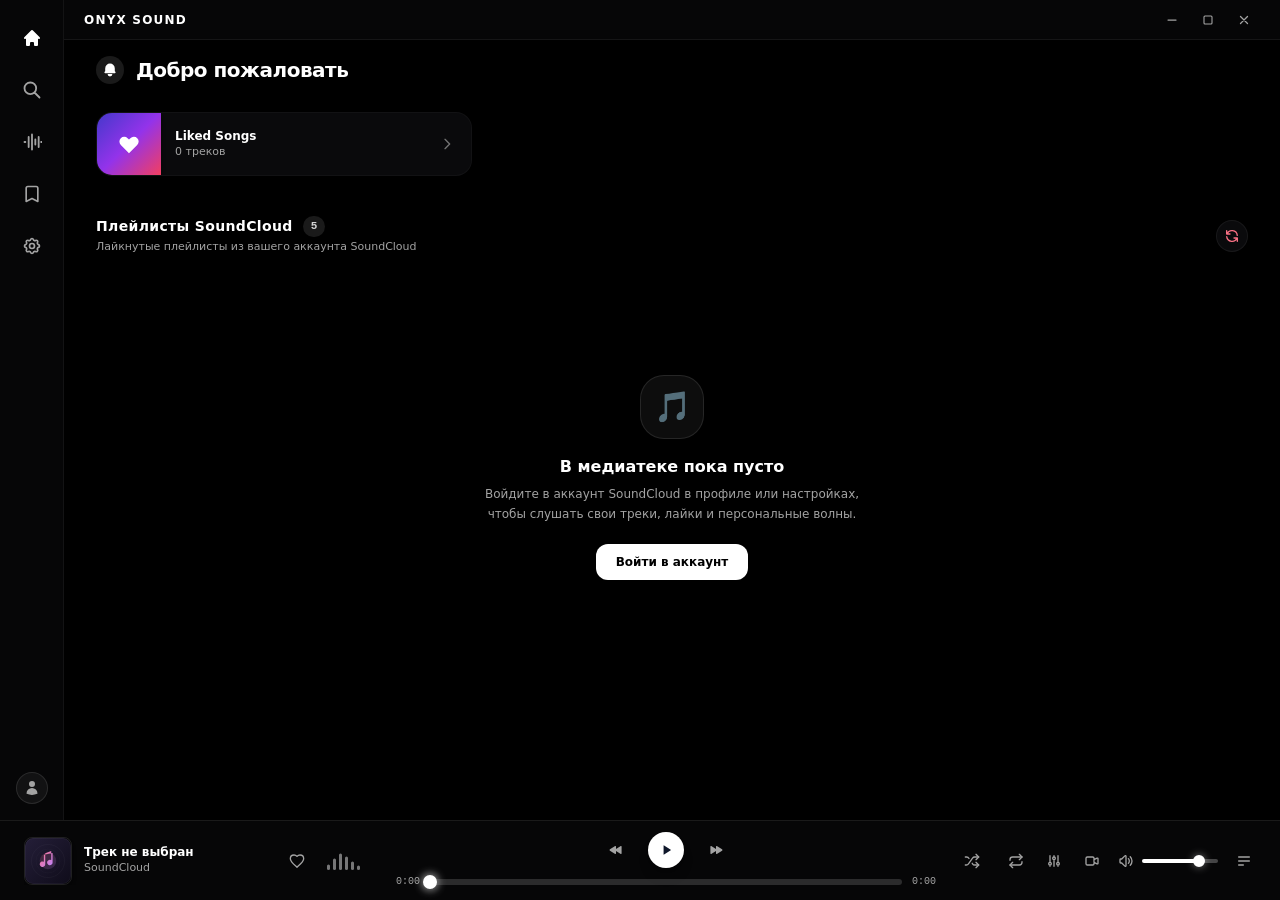
==== ui/index.html @ db48c0cc "Include the custom theme editor and settings used by My Wave" ====
<!DOCTYPE html>







<html lang="ru">







<head>
  <script>
    const isPlatformLinux = typeof navigator !== "undefined" && (/Linux/i.test(navigator.userAgent) || /Linux/i.test(navigator.platform));
    (function() {
      try {
        const savedTheme = localStorage.getItem('sc_desktop_theme') || 'oled';
        const savedAccent = localStorage.getItem('sc_desktop_accent');
        const savedRadius = localStorage.getItem('sc_desktop_radius') || '16px';
        const savedOpacity = localStorage.getItem('sc_desktop_ui_opacity') || '0.75';
        const savedBlur = localStorage.getItem('sc_desktop_blur_enabled');
        const savedGlassBlur = localStorage.getItem('sc_desktop_glass_blur') || '16';

        const themeColors = {
          wine: { bg: '#08070d', panelBg: 'rgba(14, 13, 19, {op})', cardBg: 'rgba(22, 20, 28, calc({op} * 0.7))', border: 'rgba(255, 255, 255, 0.08)', accent: '#f43f5e' },
          flame: { bg: '#09080c', panelBg: 'rgba(14, 13, 19, {op})', cardBg: 'rgba(22, 20, 28, calc({op} * 0.7))', border: 'rgba(255, 255, 255, 0.08)', accent: '#ff5500' },
          cyan: { bg: '#030409', panelBg: 'rgba(6, 10, 22, {op})', cardBg: 'rgba(10, 16, 32, calc({op} * 0.75))', border: 'rgba(0, 245, 255, 0.25)', accent: '#00f5ff' },
          emerald: { bg: '#060908', panelBg: 'rgba(13, 18, 16, {op})', cardBg: 'rgba(20, 28, 24, calc({op} * 0.7))', border: 'rgba(255, 255, 255, 0.08)', accent: '#10b981' },
          amethyst: { bg: '#08060f', panelBg: 'rgba(15, 13, 22, {op})', cardBg: 'rgba(24, 20, 36, calc({op} * 0.7))', border: 'rgba(255, 255, 255, 0.08)', accent: '#a855f7' },
          sunset: { bg: '#0a070a', panelBg: 'rgba(16, 13, 17, {op})', cardBg: 'rgba(26, 20, 28, calc({op} * 0.7))', border: 'rgba(255, 255, 255, 0.08)', accent: '#f97316' },
          midnight: { bg: '#050711', panelBg: 'rgba(12, 15, 24, {op})', cardBg: 'rgba(18, 23, 38, calc({op} * 0.7))', border: 'rgba(255, 255, 255, 0.08)', accent: '#3b82f6' },
          oled: { bg: '#000000', panelBg: 'rgba(8, 8, 10, {op})', cardBg: 'rgba(16, 16, 20, calc({op} * 0.85))', border: 'rgba(255, 255, 255, 0.10)', accent: '#ffffff' },
          light: { bg: '#f8fafc', panelBg: 'rgba(255, 255, 255, {op})', cardBg: 'rgba(248, 250, 252, calc({op} * 0.9))', border: 'rgba(226, 232, 240, 0.8)', accent: '#6366f1' }
        };

        const t = themeColors[savedTheme] || themeColors.oled;
        const op = parseFloat(savedOpacity) || 0.75;
        let accent = savedAccent || t.accent || '#6366f1';

        let accentContrast = '#ffffff';
        if (accent && accent.startsWith('#') && accent.length >= 7) {
          const r = parseInt(accent.slice(1, 3), 16) || 0;
          const g = parseInt(accent.slice(3, 5), 16) || 0;
          const b = parseInt(accent.slice(5, 7), 16) || 0;
          if ((0.299 * r + 0.587 * g + 0.114 * b) > 175) accentContrast = '#0f172a';
        }

        const root = document.documentElement;
        root.className = 'theme-' + savedTheme + (savedTheme === 'light' ? ' light' : ' dark');
        const s = root.style;
        s.setProperty('--accent', accent);
        s.setProperty('--accent-glow', accent + '73');
        s.setProperty('--accent-contrast', accentContrast);
        s.setProperty('--app-radius', savedRadius);
        s.setProperty('--ui-opacity', String(op));
        s.setProperty('--panel-bg', t.panelBg.replace('{op}', op));
        s.setProperty('--card-bg', t.cardBg.replace('{op}', op));
        s.setProperty('--panel-border', t.border);
        s.setProperty('--glass-blur', (savedBlur === 'false') ? '0px' : (savedGlassBlur + 'px'));
        s.backgroundColor = t.bg;
        if (savedTheme === 'light') {
          s.backgroundColor = '#f8fafc';
          s.color = '#0f172a';
          if (accent === '#ffffff' || accent === '#fff') {
            s.setProperty('--accent', '#0f172a');
            s.setProperty('--accent-contrast', '#ffffff');
          }
        }
      } catch (_) {}
    })();
  </script>







  <meta charset="UTF-8">







  <meta name="theme-color" content="#08070d">







  <meta name="viewport" content="width=device-width, initial-scale=1.0">







  <title>ONYX SOUND — Music Player</title>







  <link rel="icon" type="image/png" href="logo.png">







  <script src="tailwind.min.js"></script>







  <script defer src="cached_tracks.js"></script>







    <script>







    const DEFAULT_COVER = "data:image/svg+xml,%3Csvg%20xmlns%3D%27http%3A//www.w3.org/2000/svg%27%20viewBox%3D%270%200%20100%20100%27%3E%0A%20%20%3Cdefs%3E%0A%20%20%20%20%3ClinearGradient%20id%3D%27bg%27%20x1%3D%270%25%27%20y1%3D%270%25%27%20x2%3D%27100%25%27%20y2%3D%27100%25%27%3E%0A%20%20%20%20%20%20%3Cstop%20offset%3D%270%25%27%20stop-color%3D%27%23241e38%27/%3E%0A%20%20%20%20%20%20%3Cstop%20offset%3D%27100%25%27%20stop-color%3D%27%230f0c1a%27/%3E%0A%20%20%20%20%3C/linearGradient%3E%0A%20%20%20%20%3ClinearGradient%20id%3D%27ac%27%20x1%3D%270%25%27%20y1%3D%270%25%27%20x2%3D%27100%25%27%20y2%3D%27100%25%27%3E%0A%20%20%20%20%20%20%3Cstop%20offset%3D%270%25%27%20stop-color%3D%27%23fb7185%27/%3E%0A%20%20%20%20%20%20%3Cstop%20offset%3D%27100%25%27%20stop-color%3D%27%23c084fc%27/%3E%0A%20%20%20%20%3C/linearGradient%3E%0A%20%20%3C/defs%3E%0A%20%20%3Crect%20width%3D%27100%27%20height%3D%27100%27%20rx%3D%2718%27%20fill%3D%27url%28%23bg%29%27/%3E%0A%20%20%3Crect%20width%3D%2798%27%20height%3D%2798%27%20x%3D%271%27%20y%3D%271%27%20rx%3D%2717%27%20fill%3D%27none%27%20stroke%3D%27rgba%28255%2C255%2C255%2C0.1%29%27%20stroke-width%3D%271%27/%3E%0A%20%20%3Ccircle%20cx%3D%2750%27%20cy%3D%2750%27%20r%3D%2736%27%20fill%3D%27none%27%20stroke%3D%27rgba%28255%2C255%2C255%2C0.05%29%27%20stroke-width%3D%271.5%27/%3E%0A%20%20%3Ccircle%20cx%3D%2750%27%20cy%3D%2750%27%20r%3D%2726%27%20fill%3D%27none%27%20stroke%3D%27rgba%28255%2C255%2C255%2C0.05%29%27%20stroke-width%3D%271%27/%3E%0A%20%20%3Ccircle%20cx%3D%2750%27%20cy%3D%2750%27%20r%3D%2718%27%20fill%3D%27url%28%23ac%29%27%20opacity%3D%270.18%27/%3E%0A%20%20%3Cpath%20d%3D%27M44%2033v24a6%206%200%201%201-3-5.2V36.5l19-3.8v20.5a6%206%200%201%201-3-5.2V28.5z%27%20fill%3D%27url%28%23ac%29%27/%3E%0A%3C/svg%3E";







    if (typeof tailwind === 'undefined') {







      document.write('<script src="https://cdn.tailwindcss.com"><\/script>');







    }







  </script>







  <script src="hls.min.js"></script>







  <script>







    if (typeof Hls === 'undefined') {







      document.write('<script src="https://cdn.jsdelivr.net/npm/hls.js@latest"><\/script>');







    }







  </script>







  <style>







    html {







      background-color: #08070d;







    }







    body {







      background-color: #08070d;







      background-size: cover;







      background-position: center;







      background-attachment: fixed;







      background-repeat: no-repeat;







      transition: background-image 0.3s ease, background-color 0.3s ease;







    }







    /* Custom scrollbars */







    ::-webkit-scrollbar {







      width: 5px;







      height: 5px;







    }







    ::-webkit-scrollbar-track {







      background: transparent;







    }







    ::-webkit-scrollbar-thumb {







      background: rgba(255, 255, 255, 0.12);







      border-radius: 9999px;







    }







    ::-webkit-scrollbar-thumb:hover {







      background: rgba(255, 255, 255, 0.25);







    }







    :root {







      --accent: #f43f5e;







      --accent-glow: rgba(244, 63, 94, 0.45);







      --app-radius: 16px;







      --bg-dim: 0;







      --ui-opacity: 0.75;







      --panel-bg: rgba(9, 8, 14, var(--ui-opacity));







      --panel-border: rgba(255, 255, 255, 0.07);







      --card-bg: rgba(18, 16, 26, calc(var(--ui-opacity) * 0.7));







      --glass-blur: 16px;







      --lyric-color-active: var(--accent, #f43f5e);







      --lyric-color-past: rgba(255, 255, 255, 0.85);







      --lyric-color-future: rgba(255, 255, 255, 0.32);







      --lyric-glow: var(--accent-glow, rgba(244, 63, 94, 0.45));







    }







    /* Ambient background */







    
    /* Instant Theme Background Rules */
    html.theme-light, html.theme-light body {
      background-color: #f8fafc !important;
      color: #0f172a !important;
    }
    html.theme-light .ambient-bg {
      background-color: #f8fafc !important;
      background-image: none !important;
    }
    html.theme-oled, html.theme-oled body {
      background-color: #000000 !important;
    }
    html.theme-oled .ambient-bg {
      background-color: #000000 !important;
      background-image: none !important;
    }

    .ambient-bg {







      background-color: #08070d;







    }







    .ui-panel-glass {







      background-color: var(--panel-bg) !important;







      backdrop-filter: blur(var(--glass-blur, 16px));







      -webkit-backdrop-filter: blur(var(--glass-blur, 16px));







      transition: background-color 0.2s ease;







    }







    .recently-played-list li + li {
      position: relative;
    }

    .recently-played-list li + li::before {
      content: '';
      position: absolute;
      inset: 0 12px auto 72px;
      border-top: 1px solid var(--panel-border);
      pointer-events: none;
    }

    .recently-played-list button:is(:hover, :focus-visible, [aria-current="true"]),
    #home-recently-played-more:is(:hover, :focus-visible),
    #recently-played-close:is(:hover, :focus-visible) {
      background-color: color-mix(in srgb, currentColor 7%, transparent);
    }

    .recently-played-list button:focus-visible,
    #home-recently-played-more:focus-visible,
    #recently-played-close:focus-visible {
      outline: 2px solid currentColor;
      outline-offset: -2px;
    }

    #recently-played-dialog {
      width: min(720px, calc(100% - 48px));
      margin: auto;
      overflow: hidden;
      color: inherit;
    }

    #recently-played-dialog::backdrop {
      background: rgba(0, 0, 0, 0.65);
    }

    #recently-played-dialog .recently-played-dialog-content {
      max-height: min(75vh, 640px);
    }

    #recently-played-full-list li {
      content-visibility: auto;
      contain-intrinsic-size: auto 64px;
    }

    .card-glass, .settings-card {
      background-color: var(--card-bg) !important;







      backdrop-filter: blur(var(--glass-blur, 14px));







      -webkit-backdrop-filter: blur(var(--glass-blur, 14px));







      border: 1px solid rgba(255, 255, 255, 0.06);







      border-radius: var(--app-radius);







      transition: background-color 0.2s ease, border-color 0.2s ease;







    }







    .card-glass:hover {







      background-color: rgba(255, 255, 255, calc(var(--ui-opacity) * 0.08 + 0.02));







      border-color: rgba(255, 255, 255, 0.14);







    }







    .card-dark {
      background: #111115;
      border: 1px solid rgba(255, 255, 255, 0.06);
      border-radius: 18px;
      transition: background-color 0.2s ease, border-color 0.2s ease, transform 0.2s ease;
    }
    .card-dark:hover {
      background: #17171d;
      border-color: rgba(255, 255, 255, 0.12);
    }
    body.theme-light .card-dark {
      background: #ffffff;
      border-color: rgba(0, 0, 0, 0.08);
    }
    body.theme-light .card-dark:hover {
      background: #f8fafc;
      border-color: rgba(0, 0, 0, 0.15);
    }

    @keyframes artistWavePulse {
      0%, 100% { height: 4px; }
      50% { height: 16px; }
    }
    .artist-wave-bar {
      width: 2.5px;
      background: var(--accent, #f43f5e);
      border-radius: 9999px;
      animation: artistWavePulse 1.1s ease-in-out infinite;
    }
    .artist-wave-bar:nth-child(2) { animation-delay: 0.2s; }
    .artist-wave-bar:nth-child(3) { animation-delay: 0.4s; }

    .artist-interactive-hint {
      position: relative;
      cursor: pointer;
      display: inline-block;
      transition: all 0.2s ease;
    }
    .artist-interactive-hint:hover {
      color: #ffffff;
      text-decoration: underline;
      text-shadow: 0 0 12px rgba(255, 255, 255, 0.6);
    }

    /* Frameless Karaoke Lyrics Styles */







    .lyrics-karaoke-container {







      mask-image: linear-gradient(to bottom, transparent 0%, black 10%, black 88%, transparent 100%);







      -webkit-mask-image: linear-gradient(to bottom, transparent 0%, black 10%, black 88%, transparent 100%);







      scrollbar-width: thin;







      scrollbar-color: rgba(255, 255, 255, 0.12) transparent;







    }







    .lyrics-karaoke-container::-webkit-scrollbar {







      width: 4px;







    }







    .lyrics-karaoke-container::-webkit-scrollbar-thumb {







      background: rgba(255, 255, 255, 0.16);







      border-radius: 9999px;







    }







    .synced-lyric-line {







      display: block;







      cursor: pointer;







      user-select: none;







      -webkit-user-select: none;







      line-height: 1.35;







      padding: 0.4rem 0 !important;







      margin-bottom: 0.8rem;







      border-radius: 8px;







      background: transparent !important;







      border: none !important;







      box-shadow: none !important;







      transition: transform 0.28s cubic-bezier(0.2, 0.8, 0.2, 1), opacity 0.28s ease, color 0.28s ease;







      will-change: transform, opacity;







      word-break: break-word;







      overflow-wrap: break-word;







    }







    .synced-lyric-line:hover {







      background: transparent !important;







    }







    /* Instant Stage Teleprompter Styles (Line-by-Line Highlight) */







    .synced-lyric-line {







      display: block;







      cursor: pointer;







      user-select: none;







      -webkit-user-select: none;







      line-height: 1.4;







      padding: 0.5rem 0.75rem !important;







      margin-bottom: 0.6rem;







      border-radius: 12px;







      background: transparent !important;







      border: none !important;







      box-shadow: none !important;







      transition: font-size 0.22s ease, opacity 0.22s ease, transform 0.22s ease, color 0.22s ease;







      will-change: transform, opacity, font-size;







      word-break: break-word;







      overflow-wrap: break-word;







    }







    .synced-lyric-line:hover {







      background: rgba(255, 255, 255, 0.06) !important;







    }







    .lyric-word {







      display: inline;







      background: none !important;







      -webkit-background-clip: initial !important;







      -webkit-text-fill-color: initial !important;







      color: inherit !important;







    }







    .lyric-active.has-word-timings .lyric-word {
      opacity: 0.66;
    }

    .lyric-active.has-word-timings .lyric-word-active {
      opacity: 1;
      text-shadow: 0 0 0.25em color-mix(in srgb, currentColor 40%, transparent);
    }

    /* Active singing line: full line instantly illuminated in bold accent color */







    .synced-lyric-line.lyric-active {







      font-size: 2.2rem !important;







      font-weight: 800 !important;







      transform: scale(1.03);







      transform-origin: left center;







      opacity: 1 !important;







      color: var(--lyric-color-active, var(--accent)) !important;







      filter: drop-shadow(0 0 16px var(--lyric-glow, var(--accent-glow)));







      background: transparent !important;







      border: none !important;







      box-shadow: none !important;







    }







    /* Past sung lines: dimmed, secondary contrast */







    .synced-lyric-line.lyric-past {







      font-size: 1.5rem !important;







      font-weight: 600 !important;







      opacity: 0.35 !important;







      transform: scale(0.98);







      transform-origin: left center;







      color: var(--lyric-color-past, rgba(255, 255, 255, 0.85)) !important;







      background: transparent !important;







      border: none !important;







      box-shadow: none !important;







    }







    .synced-lyric-line.lyric-past:hover {







      opacity: 0.75 !important;







    }







    /* Upcoming future lines: subtle preview */







    .synced-lyric-line.lyric-future {







      font-size: 1.5rem !important;







      font-weight: 600 !important;







      opacity: 0.45 !important;







      transform: scale(0.98);







      transform-origin: left center;







      color: var(--lyric-color-future, rgba(255, 255, 255, 0.50)) !important;







      background: transparent !important;







      border: none !important;







      box-shadow: none !important;







    }







    .synced-lyric-line.lyric-future:hover {







      opacity: 0.80 !important;







    }







    @media (max-width: 768px) {







      .synced-lyric-line.lyric-future,







      .synced-lyric-line.lyric-past {







        font-size: 1.25rem !important;







      }







      .synced-lyric-line.lyric-active {







        font-size: 1.65rem !important;







      }







    }







    
    
    /* ============================================================ */
    /* COMPREHENSIVE LIGHT THEME RULES (CLEAN LIGHT MODE)           */
    /* ============================================================ */
    body.theme-light {
      background-color: #f8fafc !important;
      color: #0f172a !important;
    }
    body.theme-light #app-bg-overlay {
      display: none !important;
    }
    body.theme-light .text-white {
      color: #0f172a !important;
    }
    body.theme-light .text-\[\#e6e6ea\] {
      color: #1e293b !important;
    }
    body.theme-light .text-neutral-200 {
      color: #334155 !important;
    }
    body.theme-light .text-neutral-300 {
      color: #475569 !important;
    }
    body.theme-light .text-neutral-400 {
      color: #64748b !important;
    }
    body.theme-light .text-neutral-500 {
      color: #94a3b8 !important;
    }
    body.theme-light .font-mono {
      color: #475569 !important;
    }
    body.theme-light .hover\:text-white:hover {
      color: #020617 !important;
    }
    body.theme-light .group:hover .group-hover\:text-white {
      color: #020617 !important;
    }

    /* Panels & Glass Containers */
    body.theme-light .ui-panel-glass {
      background-color: var(--panel-bg) !important;
      border-color: rgba(203, 213, 225, 0.7) !important;
      backdrop-filter: blur(16px);
      box-shadow: 0 4px 20px -2px rgba(15, 23, 42, 0.05);
    }
    body.theme-light .card-glass,
    body.theme-light .settings-card {
      background-color: var(--card-bg) !important;
      border-color: rgba(226, 232, 240, 0.9) !important;
      backdrop-filter: blur(12px);
      box-shadow: 0 2px 10px rgba(15, 23, 42, 0.04);
    }

    /* Backgrounds & Hover States */
    body.theme-light .bg-white\/5 {
      background-color: rgba(15, 23, 42, 0.04) !important;
    }
    body.theme-light .bg-white\/10 {
      background-color: rgba(15, 23, 42, 0.08) !important;
    }
    body.theme-light .bg-white\/15 {
      background-color: rgba(15, 23, 42, 0.11) !important;
    }
    body.theme-light .bg-white\/20 {
      background-color: rgba(15, 23, 42, 0.15) !important;
    }
    body.theme-light .bg-black\/20,
    body.theme-light .bg-black\/40,
    body.theme-light .bg-black\/60 {
      background-color: rgba(15, 23, 42, 0.04) !important;
    }

    body.theme-light .hover\:bg-white\/5:hover {
      background-color: rgba(15, 23, 42, 0.06) !important;
    }
    body.theme-light .hover\:bg-white\/10:hover {
      background-color: rgba(15, 23, 42, 0.09) !important;
    }
    body.theme-light .hover\:bg-white\/15:hover {
      background-color: rgba(15, 23, 42, 0.12) !important;
    }
    body.theme-light .hover\:bg-white\/20:hover {
      background-color: rgba(15, 23, 42, 0.16) !important;
    }

    /* Borders */
    body.theme-light .border-white\/5 {
      border-color: rgba(15, 23, 42, 0.07) !important;
    }
    body.theme-light .border-white\/10 {
      border-color: rgba(15, 23, 42, 0.12) !important;
    }
    body.theme-light .border-white\/20 {
      border-color: rgba(15, 23, 42, 0.18) !important;
    }
    body.theme-light .border-white\/\[0\.06\],
    body.theme-light .border-white\/\[0\.08\] {
      border-color: rgba(15, 23, 42, 0.09) !important;
    }

    /* Inputs, Search Bars & Selects */
    body.theme-light input:not([type="range"]) {
      background-color: #ffffff !important;
      color: #0f172a !important;
      border: 1px solid #cbd5e1 !important;
      box-shadow: 0 1px 3px rgba(15, 23, 42, 0.06);
    }
    body.theme-light input::placeholder {
      color: #94a3b8 !important;
    }

    /* Navigation Dock */
    body.theme-light .nav-tab-btn.text-white {
      color: #0f172a !important;
      background-color: rgba(15, 23, 42, 0.08) !important;
      border-radius: 0.5rem;
    }
    body.theme-light .nav-tab-btn {
      color: #64748b !important;
    }
    body.theme-light .nav-tab-btn:hover {
      color: #0f172a !important;
      background-color: rgba(15, 23, 42, 0.06) !important;
      border-radius: 0.5rem;
    }

        /* Player Controls & Buttons */
    /* Play buttons styled dynamically via var(--accent) */
    body.theme-light #play-btn svg,
    body.theme-light #immersive-play-btn svg {
      fill: var(--accent-contrast) !important;
      color: var(--accent-contrast) !important;
    }
    body.theme-light #progress-bar-bg,
    body.theme-light #player-progress-bg,
    body.theme-light #immersive-progress-bg {
      background-color: rgba(15, 23, 42, 0.12) !important;
    }
    body.theme-light #progress-bar-bg:hover,
    body.theme-light #player-progress-bg:hover,
    body.theme-light #immersive-progress-bg:hover {
      background-color: rgba(15, 23, 42, 0.20) !important;
    }
    body.theme-light #progress-bar-fill,
    body.theme-light #immersive-progress-fill {
      background-color: var(--accent) !important;
    }
    body.theme-light #progress-bar-thumb,
    body.theme-light #immersive-progress-thumb {
      background-color: var(--accent) !important;
      border: 2px solid #ffffff !important;
      box-shadow: 0 1px 4px rgba(15, 23, 42, 0.35) !important;
    }
    body.theme-light #time-elapsed,
    body.theme-light #time-total {
      color: #64748b !important;
    }
    body.theme-light #shuffle-btn,
    body.theme-light #repeat-btn,
    body.theme-light #mute-btn,
    body.theme-light #toggle-queue-btn,
    body.theme-light #equalizer-btn,
    body.theme-light #obs-btn,
    body.theme-light #fullscreen-btn,
    body.theme-light #prev-btn,
    body.theme-light #next-btn,
    body.theme-light #like-btn {
      color: #64748b !important;
    }
    body.theme-light #shuffle-btn:hover,
    body.theme-light #repeat-btn:hover,
    body.theme-light #mute-btn:hover,
    body.theme-light #toggle-queue-btn:hover,
    body.theme-light #equalizer-btn:hover,
    body.theme-light #obs-btn:hover,
    body.theme-light #fullscreen-btn:hover,
    body.theme-light #prev-btn:hover,
    body.theme-light #next-btn:hover,
    body.theme-light #like-btn:hover {
      color: #0f172a !important;
    }
    body.theme-light #player-soundwave {
      color: #64748b !important;
    }

    .liked-songs-cover {
      color: #f5f5f5;
      background: color-mix(in srgb, currentColor 8%, transparent);
      border: 1px solid color-mix(in srgb, currentColor 18%, transparent);
    }
    .theme-light .liked-songs-cover {
      color: #0f172a;
    }

    /* Table & Tracks */
    body.theme-light th {
      color: #64748b !important;
      border-color: rgba(15, 23, 42, 0.08) !important;
    }
    body.theme-light tr:hover {
      background-color: rgba(15, 23, 42, 0.04) !important;
    }
    body.theme-light tr.is-playing {
      background-color: rgba(15, 23, 42, 0.08) !important;
    }
    body.theme-light .card-play-btn,
    body.theme-light .search-play-btn {
      background-color: #0f172a !important;
      color: #ffffff !important;
    }
    body.theme-light .card-play-btn svg,
    body.theme-light .search-play-btn svg {
      fill: #ffffff !important;
      color: #ffffff !important;
    }

    /* Modals & Overlays */
    body.theme-light #obs-overlay-modal > div,
    body.theme-light #login-modal > div,
    body.theme-light #confirm-modal > div {
      background-color: #ffffff !important;
      border-color: rgba(15, 23, 42, 0.12) !important;
      color: #0f172a !important;
      box-shadow: 0 25px 50px -12px rgba(15, 23, 42, 0.15) !important;
    }

    /* Titlebar */
    body.theme-light #custom-titlebar {
      background-color: rgba(255, 255, 255, 0.95) !important;
      border-bottom-color: rgba(15, 23, 42, 0.08) !important;
    }
    body.theme-light #win-min-btn:hover,
    body.theme-light #win-max-btn:hover {
      background-color: rgba(15, 23, 42, 0.08) !important;
      color: #0f172a !important;
    }
    body.theme-light #win-close-btn:hover {
      background-color: #ef4444 !important;
      color: #ffffff !important;
    }

    /* Toast */
    body.theme-light #toast {
      background-color: rgba(255, 255, 255, 0.95) !important;
      color: #0f172a !important;
      border-color: rgba(15, 23, 42, 0.1) !important;
      box-shadow: 0 10px 25px -5px rgba(15, 23, 42, 0.1) !important;
    }

    /* Equalizer & Settings Components */
    body.theme-light .eq-preset-chip {
      background-color: rgba(15, 23, 42, 0.05);
      border-color: rgba(15, 23, 42, 0.1);
      color: #0f172a;
    }
    #eq-popover .eq-preset-chip[aria-pressed="true"] {
      background-color: var(--accent);
      border-color: transparent;
      color: var(--accent-contrast, #fff);
      font-weight: 700;
    }
    body.theme-light .bar-style-btn {
      background-color: rgba(15, 23, 42, 0.05) !important;
      border-color: rgba(15, 23, 42, 0.1) !important;
      color: #0f172a !important;
    }
    body.theme-light .bar-style-btn.active {
      background-color: #0f172a !important;
      color: #ffffff !important;
    }

    /* Immersive lyrics view in Light Mode */
    body.theme-light #immersive-player-view {
      background-color: #ffffff !important;
      color: #0f172a !important;
    }
    body.theme-light #immersive-close-btn {
      background-color: rgba(15, 23, 42, 0.06) !important;
      color: #0f172a !important;
    }
    body.theme-light #immersive-close-btn:hover {
      background-color: rgba(15, 23, 42, 0.12) !important;
      color: #020617 !important;
    }
    body.theme-light #immersive-title {
      color: #0f172a !important;
    }
    body.theme-light #immersive-artist {
      color: #64748b !important;
    }
    body.theme-light #immersive-time-elapsed,
    body.theme-light #immersive-time-total {
      color: #64748b !important;
    }
    body.theme-light #empty-lyrics-mic-btn {
      background-color: rgba(15, 23, 42, 0.05) !important;
      color: #0f172a !important;
    }

    /* Scrollbars */
    body.theme-light ::-webkit-scrollbar-thumb {
      background: rgba(15, 23, 42, 0.18) !important;
    }
    body.theme-light ::-webkit-scrollbar-thumb:hover {
      background: rgba(15, 23, 42, 0.30) !important;
    }

    /* LYRICS IN LIGHT MODE */







    body.theme-light .synced-lyric-line.lyric-active {







      color: var(--lyric-color-active, #e11d48) !important;







      filter: drop-shadow(0 0 12px rgba(225, 29, 72, 0.30)) !important;







    }







    body.theme-light .synced-lyric-line.lyric-past {







      color: #64748b !important;







      opacity: 0.45 !important;







    }







    body.theme-light .synced-lyric-line.lyric-future {







      color: #94a3b8 !important;







      opacity: 0.50 !important;







    }







    body.theme-light .lyric-word {







      background: linear-gradient(90deg, var(--lyric-color-active, #e11d48) var(--w-fill, 0%), rgba(15, 23, 42, 0.40) var(--w-fill, 0%));







      -webkit-background-clip: text;







      -webkit-text-fill-color: transparent;







      background-clip: text;







    }







    body.theme-light .plain-lyric-line {







      color: #334155 !important;







    }







    body.theme-light .plain-lyric-line:hover {







      color: #0f172a !important;







    }







    /* ------------------------------------------------------------ */







    /* 2. PURE OLED BLACK THEME                                     */







    /* ------------------------------------------------------------ */







    body.theme-oled {







      background-color: #000000 !important;







      --lyric-color-active: var(--accent, #ffffff);







      --lyric-color-past: #ffffff;







      --lyric-color-future: rgba(255, 255, 255, 0.28);







      --lyric-glow: var(--accent-glow, rgba(255, 255, 255, 0.35));







    }







    body.theme-oled:not(.has-custom-bg) {







      background: #000000 !important;







    }







    body.theme-oled .card-glass,







    body.theme-oled .ui-panel-glass {
      background-color: var(--panel-bg) !important;







      border-color: rgba(255, 255, 255, 0.10) !important;







      box-shadow: none !important;







    }







    /* ------------------------------------------------------------ */







    /* 3. ELECTRIC CYBER NEON THEME                                 */







    /* ------------------------------------------------------------ */







    body.theme-cyan {







      --neon-cyan: #00f5ff;







      --neon-magenta: #d946ef;







      --lyric-color-active: #00f5ff;







      --lyric-color-past: rgba(255, 255, 255, 0.95);







      --lyric-color-future: rgba(0, 245, 255, 0.35);







      --lyric-glow: rgba(0, 245, 255, 0.65);







    }







    body.theme-cyan .card-glass {







      border-color: rgba(0, 245, 255, 0.28) !important;







      box-shadow: 0 0 20px rgba(0, 245, 255, 0.10), inset 0 0 15px rgba(0, 245, 255, 0.05) !important;







    }







    /* Play buttons styled dynamically via var(--accent) */







    body.theme-cyan #progress-bar-fill {







      box-shadow: 0 0 14px #00f5ff, 0 0 24px #00f5ff !important;







    }







    body.theme-cyan #progress-bar-thumb {







      box-shadow: 0 0 8px #ffffff, 0 0 18px #00f5ff, 0 0 32px #00f5ff !important;







    }







    body.theme-cyan .active-nav-btn {







      box-shadow: 0 0 16px #00f5ff !important;







    }







    /* ------------------------------------------------------------ */







    /* 4. EMERALD FOREST THEME                                      */







    /* ------------------------------------------------------------ */







    body.theme-emerald {







      --lyric-color-active: #10b981;







      --lyric-color-past: rgba(255, 255, 255, 0.90);







      --lyric-color-future: rgba(16, 185, 129, 0.35);







      --lyric-glow: rgba(16, 185, 129, 0.55);







    }







    body.theme-emerald .card-glass {







      border-color: rgba(16, 185, 129, 0.18) !important;







      box-shadow: 0 0 18px rgba(16, 185, 129, 0.06) !important;







    }







    /* ------------------------------------------------------------ */







    /* 5. ROYAL AMETHYST THEME                                      */







    /* ------------------------------------------------------------ */







    body.theme-amethyst {







      --lyric-color-active: #a855f7;







      --lyric-color-past: rgba(255, 255, 255, 0.90);







      --lyric-color-future: rgba(168, 85, 247, 0.35);







      --lyric-glow: rgba(168, 85, 247, 0.55);







    }







    body.theme-amethyst .card-glass {







      border-color: rgba(168, 85, 247, 0.20) !important;







      box-shadow: 0 0 18px rgba(168, 85, 247, 0.08) !important;







    }







    /* ------------------------------------------------------------ */







    /* 6. SUNSET DUSK THEME                                         */







    /* ------------------------------------------------------------ */







    body.theme-sunset {







      --lyric-color-active: #f97316;







      --lyric-color-past: rgba(255, 255, 255, 0.90);







      --lyric-color-future: rgba(249, 115, 22, 0.35);







      --lyric-glow: rgba(249, 115, 22, 0.55);







    }







    body.theme-sunset .card-glass {







      border-color: rgba(249, 115, 22, 0.18) !important;







      box-shadow: 0 0 18px rgba(249, 115, 22, 0.08) !important;







    }







    /* ------------------------------------------------------------ */







    /* 7. MIDNIGHT COBALT THEME                                     */







    /* ------------------------------------------------------------ */







    body.theme-midnight {







      --lyric-color-active: #3b82f6;







      --lyric-color-past: rgba(255, 255, 255, 0.90);







      --lyric-color-future: rgba(59, 130, 246, 0.35);







      --lyric-glow: rgba(59, 130, 246, 0.55);







    }







    body.theme-midnight .card-glass {







      border-color: rgba(59, 130, 246, 0.20) !important;







      box-shadow: 0 0 18px rgba(59, 130, 246, 0.08) !important;







    }







    /* ------------------------------------------------------------ */







    /* 8. SOUNDCLOUD FLAME THEME                                    */







    /* ------------------------------------------------------------ */







    body.theme-flame {







      --lyric-color-active: #ff5500;







      --lyric-color-past: rgba(255, 255, 255, 0.90);







      --lyric-color-future: rgba(255, 85, 0, 0.35);







      --lyric-glow: rgba(255, 85, 0, 0.55);







    }







    body.theme-flame .card-glass {







      border-color: rgba(255, 85, 0, 0.18) !important;







      box-shadow: 0 0 18px rgba(255, 85, 0, 0.08) !important;







    }







    /* ------------------------------------------------------------ */







    /* 9. CRIMSON WINE THEME                                        */







    /* ------------------------------------------------------------ */







    body.theme-wine {







      --lyric-color-active: #f43f5e;







      --lyric-color-past: rgba(255, 255, 255, 0.90);







      --lyric-color-future: rgba(244, 63, 94, 0.35);







      --lyric-glow: rgba(244, 63, 94, 0.55);







    }







    body.theme-wine .card-glass {







      border-color: rgba(244, 63, 94, 0.18) !important;







      box-shadow: 0 0 18px rgba(244, 63, 94, 0.08) !important;







    }







    /* Wallpaper dimming overlay - ONLY active when custom wallpaper is set */







    #app-bg-overlay {







      display: none !important;







      opacity: 0 !important;







      pointer-events: none !important;







    }







    body.has-custom-bg #app-bg-overlay {







      display: block !important;







      opacity: var(--bg-dim, 0.5) !important;







    }







  







    /* ============================================================ */







    /* VIBRANT CYBERPUNK NEON THEME & CUSTOMIZATION ENHANCEMENTS   */







    /* ============================================================ */







    #progress-bar-thumb {







      box-shadow: 0 0 6px rgba(0, 0, 0, 0.4), 0 0 10px var(--accent) !important;







    }







    .card-glass, .track-card, .search-card, .table-row-hover, #queue-drawer, #login-modal .relative {







      border-radius: var(--app-radius, 12px) !important;







    }







    body.theme-neon {







      --neon-cyan: #00f5ff;







      --neon-magenta: #d946ef;







    }







    body.theme-neon .card-glass {







      border-color: rgba(0, 245, 255, 0.22) !important;







      box-shadow: 0 0 20px rgba(0, 245, 255, 0.08), inset 0 0 15px rgba(0, 245, 255, 0.04) !important;







    }







    /* Play buttons styled dynamically via var(--accent) */







    body.theme-neon #progress-bar-fill {







      box-shadow: 0 0 12px var(--accent), 0 0 22px var(--accent) !important;







    }







    body.theme-neon #progress-bar-thumb {







      box-shadow: 0 0 8px #ffffff, 0 0 18px var(--accent), 0 0 32px #00f5ff !important;







      background-color: #ffffff !important;







    }







    body.theme-neon .active-nav-btn {







      box-shadow: 0 0 14px var(--accent) !important;







    }







    body.theme-neon #bottom-player {







      border-top-color: rgba(0, 245, 255, 0.25) !important;







      box-shadow: 0 -4px 25px rgba(0, 245, 255, 0.12) !important;







    }







  







    /* Volume Slider with Full Accent Color Integration */







    #volume-slider, #immersive-volume-slider {







      -webkit-appearance: none !important;







      appearance: none !important;







      height: 4px !important;







      border-radius: 9999px !important;







      background: linear-gradient(to right, var(--accent, #f43f5e) 0%, var(--accent, #f43f5e) var(--vol-percent, 80%), rgba(255, 255, 255, 0.25) var(--vol-percent, 80%), rgba(255, 255, 255, 0.25) 100%) !important;







      outline: none !important;







      cursor: pointer !important;







      display: inline-block !important;







      vertical-align: middle !important;







      accent-color: var(--accent, #f43f5e) !important;







    }







    #volume-slider {







      width: 76px !important;







    }







    #immersive-like-btn > svg { scale: 0.8; }
    #immersive-eq-btn > svg { scale: 1.25; }
    #immersive-volume-btn > svg { scale: 1.1; }

    #queue-drawer {
      background: var(--panel-bg) !important;
      border-color: var(--panel-border);
      backdrop-filter: blur(var(--glass-blur, 16px));
    }

    #queue-drawer .queue-heading {
      border-color: var(--panel-border);
    }

    #queue-drawer .queue-current {
      background: var(--card-bg);
      border: 1px solid var(--panel-border);
    }

    #queue-next-list > div:hover {
      background: var(--card-bg);
    }

    #immersive-player-view > #queue-drawer {
      top: 72px;
      right: 16px;
      bottom: 24px;
      z-index: 60;
      width: 320px;
      max-width: calc(100% - 32px);
      border: 1px solid var(--panel-border);
      border-radius: 20px;
      background: var(--panel-bg) !important;
      backdrop-filter: blur(32px) saturate(0.8);
      box-shadow: 0 16px 48px rgba(0, 0, 0, 0.24);
    }

    #immersive-player-view > #queue-drawer.translate-x-full {
      transform: translateX(calc(100% + 24px));
      visibility: hidden;
      pointer-events: none;
    }

    #immersive-player-view #queue-next-list > div {
      padding: 10px 8px;
      border-radius: 10px;
    }

    .karaoke-controls {
      display: grid;
      grid-template-columns: repeat(9, minmax(0, 1fr));
      align-items: center;
      justify-items: center;
    }

    .karaoke-controls #immersive-shuffle-btn {
      grid-column: 3;
    }

    .karaoke-volume-popover {
      position: absolute;
      bottom: 100%;
      left: 50%;
      translate: -50% 0;
      padding-bottom: 6px;
      visibility: hidden;
      opacity: 0;
      transform: translateY(6px);
      transition: opacity 160ms ease, transform 160ms ease, visibility 160ms;
    }

    .karaoke-volume:hover .karaoke-volume-popover,
    .karaoke-volume:focus-within .karaoke-volume-popover {
      visibility: visible;
      opacity: 1;
      transform: translateY(0);
    }

    .karaoke-volume-panel {
      position: relative;
      display: grid;
      place-items: center;
      width: 40px;
      height: 132px;
      background-color: var(--surface, #17141d);
    }

    .karaoke-volume-panel #immersive-volume-slider {
      position: absolute;
      left: 50%;
      top: 50%;
      margin: 0;
      transform: translate(-50%, -50%) rotate(-90deg);
    }

    #immersive-volume-slider {







      width: 112px !important;
      height: 28px !important;
      background-size: 100% 4px !important;
      background-repeat: no-repeat !important;
      background-position: center !important;







    }







    body.theme-light #volume-slider, body.theme-light #immersive-volume-slider {
      background-image: linear-gradient(to right, var(--accent, #0f172a) 0%, var(--accent, #0f172a) var(--vol-percent, 80%), rgba(15, 23, 42, 0.15) var(--vol-percent, 80%), rgba(15, 23, 42, 0.15) 100%) !important;
      accent-color: var(--accent, #0f172a) !important;
    }
    body.theme-light #volume-slider::-webkit-slider-thumb, 
    body.theme-light #immersive-volume-slider::-webkit-slider-thumb {
      background: #0f172a !important;
      border: 2px solid #ffffff !important;
      box-shadow: 0 1px 4px rgba(15, 23, 42, 0.35) !important;
    }
    body.theme-light #volume-slider::-webkit-slider-thumb:hover, 
    body.theme-light #immersive-volume-slider::-webkit-slider-thumb:hover {
      transform: scale(1.25) !important;
      box-shadow: 0 2px 8px rgba(15, 23, 42, 0.5) !important;
    }







    #volume-slider::-webkit-slider-runnable-track, #immersive-volume-slider::-webkit-slider-runnable-track {







      height: 4px !important;







      background: transparent !important;







      border: none !important;







    }







    #volume-slider::-webkit-slider-thumb, #immersive-volume-slider::-webkit-slider-thumb {







      -webkit-appearance: none !important;







      appearance: none !important;







      width: 12px !important;







      height: 12px !important;







      border-radius: 50% !important;







      background: var(--accent, #ffffff) !important;







      border: 2px solid #ffffff !important;







      cursor: pointer !important;







      box-shadow: 0 0 8px var(--accent-glow, rgba(0, 0, 0, 0.4)) !important;







      margin-top: -4px !important;







      transition: transform 0.15s ease, box-shadow 0.15s ease !important;







    }







    #volume-slider::-webkit-slider-thumb:hover, #immersive-volume-slider::-webkit-slider-thumb:hover {







      transform: scale(1.25) !important;







      box-shadow: 0 0 12px var(--accent) !important;







    }







  

    /* Tab Contents Switching */

    .tab-content {

      display: none !important;

      animation: tabFadeIn 0.2s ease-out forwards;

    }

    .tab-content.active {

      display: block !important;

    }

        @keyframes morphBlob {
      0%, 100% {
        border-radius: 42% 58% 70% 30% / 45% 45% 55% 55%;
        transform: translate(0, 0) scale(1) rotate(0deg);
      }
      33% {
        border-radius: 70% 30% 46% 54% / 30% 29% 71% 70%;
        transform: translate(10px, -12px) scale(1.08) rotate(35deg);
      }
      66% {
        border-radius: 80% 40% 60% 80% / 80% 80% 50% 50%;
        transform: translate(-8px, 10px) scale(0.96) rotate(-25deg);
      }
    }

    @keyframes wavePulse {
      0%, 100% { transform: scale(1); opacity: 0.65; }
      50% { transform: scale(1.06); opacity: 0.9; }
    }

    .animate-blob-morph {
      animation: morphBlob 9s ease-in-out infinite, wavePulse 3.5s ease-in-out infinite;
    }

    @keyframes tabFadeIn {

      from { opacity: 0; transform: translateY(4px); }

      to { opacity: 1; transform: translateY(0); }

    }


    /* Eliminate white stripes / focus outline glitches */
    *:focus, *:focus-visible {
      outline: none !important;
    }
    ::-webkit-scrollbar-corner {
      background: transparent !important;
    }
    ::-webkit-resizer {
      background: transparent !important;
    }
    * {
      -webkit-tap-highlight-color: transparent !important;
    }

    /* Custom sleek Range Sliders */
    .custom-range-slider {
      -webkit-appearance: none;
      appearance: none;
      background: rgba(255, 255, 255, 0.08);
      height: 6px;
      border-radius: 9999px;
      outline: none !important;
      border: none !important;
    }
    .custom-range-slider::-webkit-slider-thumb {
      -webkit-appearance: none;
      appearance: none;
      width: 14px;
      height: 14px;
      border-radius: 50%;
      background: var(--accent, #f43f5e);
      border: 2px solid #ffffff;
      cursor: pointer;
      box-shadow: 0 1px 4px rgba(0, 0, 0, 0.3);
      transition: transform 0.1s ease;
    }
    .custom-range-slider::-webkit-slider-thumb:hover {
      transform: scale(1.18);
    }
    body.theme-light .custom-range-slider {
      background: rgba(15, 23, 42, 0.10);
    }

    /* Card play buttons with contrast */
    .card-play-btn, .station-play-badge {
      background-color: var(--accent, #f43f5e) !important;
      color: var(--accent-contrast, #ffffff) !important;
    }
    .card-play-btn svg, .station-play-badge svg {
      fill: var(--accent-contrast, #ffffff) !important;
      color: var(--accent-contrast, #ffffff) !important;
    }

    body.theme-light #tab-profile p {
      color: #64748b !important;
    }

    /* Button contrast & text clarity in light mode */
    body.theme-light .btn-primary,
    body.theme-light #submit-login-btn,
    body.theme-light #submit-login-btn * {
      color: #ffffff !important;
      fill: #ffffff !important;
    }
    body.theme-light #submit-login-btn {
      background-color: #0f172a !important;
      border-color: #0f172a !important;
    }
    body.theme-light #submit-login-btn:hover {
      background-color: #1e293b !important;
    }
    body.theme-light #modal-current-user-info {
      background-color: #f1f5f9 !important;
      border-color: #cbd5e1 !important;
    }
    body.theme-light #modal-user-name {
      color: #0f172a !important;
    }
    body.theme-light #btn-oauth-window-login,
    body.theme-light #btn-browser-login {
      background-color: #f1f5f9 !important;
      border-color: #cbd5e1 !important;
      color: #0f172a !important;
    }
    body.theme-light #btn-oauth-window-login *,
    body.theme-light #btn-browser-login * {
      color: #0f172a !important;
    }
    body.theme-light #btn-oauth-window-login:hover,
    body.theme-light #btn-browser-login:hover {
      background-color: #e2e8f0 !important;
    }
  
  
    

  
    /* ============================================================ */
    /* SMOOTH THEME & ACCENT COLOR ANIMATIONS                        */
    /* ============================================================ */
    html, body {
      transition: background-color 0.35s cubic-bezier(0.16, 1, 0.3, 1),
                  color 0.35s cubic-bezier(0.16, 1, 0.3, 1) !important;
    }
    .ambient-bg {
      transition: background-color 0.35s cubic-bezier(0.16, 1, 0.3, 1),
                  background-image 0.35s cubic-bezier(0.16, 1, 0.3, 1) !important;
    }
    .card-glass, .settings-card, .ui-panel-glass, aside, header {
      transition: background-color 0.35s cubic-bezier(0.16, 1, 0.3, 1),
                  border-color 0.35s cubic-bezier(0.16, 1, 0.3, 1),
                  box-shadow 0.35s cubic-bezier(0.16, 1, 0.3, 1),
                  color 0.35s cubic-bezier(0.16, 1, 0.3, 1) !important;
    }
    #play-btn, #immersive-play-btn {
      background-color: var(--accent);
      transition: background-color 0.3s cubic-bezier(0.16, 1, 0.3, 1),
                  box-shadow 0.3s cubic-bezier(0.16, 1, 0.3, 1),
                  transform 0.15s ease !important;
    }
    #play-btn svg, #immersive-play-btn svg {
      fill: var(--accent-contrast, #fff);
      color: var(--accent-contrast, #fff);
    }
    #progress-bar-thumb, #immersive-progress-thumb {
      background-color: var(--accent);
    }
    #play-btn:active, #immersive-play-btn:active {
      transform: scale(0.92) !important;
    }
    #progress-bar-fill, #immersive-progress-fill {
      transition: background-color 0.3s ease !important;
    }

    #tab-home .grid > .card-glass {
      border-color: color-mix(in srgb, currentColor 3%, transparent) !important;
    }

    #tab-home .grid > .card-glass:hover {
      border-color: color-mix(in srgb, currentColor 8%, transparent) !important;
    }

    #play-btn:hover, #immersive-play-btn:hover {
      filter: brightness(1.12) !important;
      transform: scale(1.06) !important;
    }
    .normalization-switch {
      position: relative;
      width: 32px;
      height: 16px;
      flex: none;
      border-radius: 999px;
      background-color: #52525b;
      transition: background-color 150ms;
    }
    .normalization-switch::after {
      content: "";
      position: absolute;
      top: 2px;
      left: 2px;
      width: 12px;
      height: 12px;
      border-radius: 50%;
      background-color: #fff;
      transition: transform 150ms;
    }
    body.theme-light .normalization-switch { background-color: #64748b; }
    #normalization-toggle:checked + .normalization-switch { background-color: var(--accent); }
    #normalization-toggle:checked + .normalization-switch::after {
      background-color: var(--accent-contrast, #fff);
      transform: translateX(16px);
    }
    #normalization-toggle:focus-visible + .normalization-switch { outline: 2px solid var(--accent); outline-offset: 2px; }
    #normalization-toggle:disabled + .normalization-switch { opacity: 0.4; cursor: default; }
</style>







  <link rel="stylesheet" href="profile.css">
<link rel="stylesheet" href="settings.css">
</head>







<body class="ambient-bg text-[#e6e6ea] font-sans h-screen flex flex-col select-none overflow-hidden antialiased">







  <div id="app-bg-overlay" class="fixed inset-0 pointer-events-none z-0 transition-opacity duration-150" style="background-color: #000000;"></div>







  <audio id="audio-engine" preload="auto"></audio>
  <audio id="secondary-audio-engine" preload="auto"></audio>







  <!-- Toast Notification -->







  <div id="toast" class="hidden fixed top-4 right-4 z-50 transform transition-all duration-300 translate-y-[-80px] opacity-0 bg-[#1a1724]/95 backdrop-blur-md border border-white/10 text-white px-4 py-2.5 rounded-xl shadow-2xl flex items-center gap-2.5 text-xs pointer-events-none">







    <span id="toast-icon" class="text-rose-500">❤️</span>







    <span id="toast-text">Лайк синхронизирован с SoundCloud</span>







  </div>







  <!-- Top Workspace (Sidebar + Main Views) -->







  <div class="flex-1 flex overflow-hidden relative">







  <!-- Left Slim Icon Dock -->







  <aside class="w-16 ui-panel-glass border-r border-white/5 flex flex-col justify-between items-center py-4 shrink-0 z-30">







    <!-- Top Nav Icons -->







    <div class="flex flex-col items-center gap-4 w-full pt-1">







      <nav class="flex flex-col items-center gap-4 w-full px-2">







        <!-- 1. Home Tab Button -->







        <button id="nav-btn-home" onclick="switchTab('tab-home')" class="nav-tab-btn p-2 text-white hover:text-white flex items-center justify-center transition-colors cursor-pointer bg-transparent border-0 outline-none select-none" title="Главная (Home)" data-tab="tab-home" style="pointer-events: auto !important;">







          <svg class="w-5 h-5 fill-current" viewBox="0 0 20 20">







            <path d="M10.707 2.293a1 1 0 00-1.414 0l-7 7a1 1 0 001.414 1.414L4 10.414V17a1 1 0 001 1h2a1 1 0 001-1v-2a1 1 0 011-1h2a1 1 0 011 1v2a1 1 0 001 1h2a1 1 0 001-1v-6.586l.293.293a1 1 0 001.414-1.414l-7-7z"></path>







          </svg>







        </button>







        <!-- 2. Search Tab Button -->







        <button id="nav-btn-search" onclick="switchTab('tab-search')" class="nav-tab-btn p-2 text-neutral-400 hover:text-white flex items-center justify-center transition-colors cursor-pointer bg-transparent border-0 outline-none select-none" title="Поиск (Search)" data-tab="tab-search" style="pointer-events: auto !important;">







          <svg class="w-5 h-5" fill="none" stroke="currentColor" viewBox="0 0 24 24">







            <path stroke-linecap="round" stroke-linejoin="round" stroke-width="2.2" d="M21 21l-6-6m2-5a7 7 0 11-14 0 7 7 0 0114 0z"></path>







          </svg>







        </button>

        <!-- Wave Tab Button -->
        <button id="nav-btn-wave" onclick="switchTab('tab-wave')" class="nav-tab-btn p-2 text-neutral-400 hover:text-white flex items-center justify-center transition-colors cursor-pointer bg-transparent border-0 outline-none select-none relative" title="Моя волна (Бесконечный поток)" data-tab="tab-wave" style="pointer-events: auto !important;">
          <svg class="w-5 h-5" fill="none" stroke="currentColor" viewBox="0 0 24 24">
            <path stroke-linecap="round" stroke-linejoin="round" stroke-width="2.2" d="M3 12h1m4-6v12m4-15v18m4-12v6m4-9v12m4-6h-1"/>
          </svg>
        </button>







        <!-- 3. Library / Likes Tab Button -->







        <button id="nav-btn-library" onclick="switchTab('tab-library')" class="nav-tab-btn p-2 text-neutral-400 hover:text-white flex items-center justify-center transition-colors cursor-pointer bg-transparent border-0 outline-none select-none relative" title="Медиатека и Лайки" data-tab="tab-library" style="pointer-events: auto !important;">







          <svg class="w-5 h-5" fill="none" stroke="currentColor" viewBox="0 0 24 24">







            <path stroke-linecap="round" stroke-linejoin="round" stroke-width="2" d="M5 5a2 2 0 012-2h10a2 2 0 012 2v16l-7-3.5L5 21V5z"></path>







          </svg>







        </button>







        <!-- 4. Settings Tab Button -->







        <button id="nav-btn-settings" onclick="switchTab('tab-settings')" class="nav-tab-btn p-2 text-neutral-400 hover:text-white flex items-center justify-center transition-colors cursor-pointer bg-transparent border-0 outline-none select-none" title="Настройки программы" data-tab="tab-settings" style="pointer-events: auto !important;">







          <svg class="w-5 h-5" fill="none" stroke="currentColor" viewBox="0 0 24 24">







            <path stroke-linecap="round" stroke-linejoin="round" stroke-width="2" d="M10.325 4.317c.426-1.756 2.924-1.756 3.35 0a1.724 1.724 0 002.573 1.066c1.543-.94 3.31.826 2.37 2.37a1.724 1.724 0 001.065 2.572c1.756.426 1.756 2.924 0 3.35a1.724 1.724 0 00-1.066 2.573c.94 1.543-.826 3.31-2.37 2.37a1.724 1.724 0 00-2.572 1.065c-.426 1.756-2.924 1.756-3.35 0a1.724 1.724 0 00-2.573-1.066c-1.543.94-3.31-.826-2.37-2.37a1.724 1.724 0 00-1.065-2.572c-1.756-.426-1.756-2.924 0-3.35a1.724 1.724 0 001.066-2.573c-.94-1.543.826-3.31 2.37-2.37.996.608 2.296.07 2.572-1.065z"></path>







            <path stroke-linecap="round" stroke-linejoin="round" stroke-width="2" d="M15 12a3 3 0 11-6 0 3 3 0 016 0z"></path>







          </svg>







        </button>







      </nav>







    </div>







    <!-- Bottom User Avatar / Login trigger (pure glyph, illuminates only on hover) -->







    <div id="user-avatar-btn" onclick="switchTab('tab-profile')" class="p-2 text-neutral-400 hover:text-white flex items-center justify-center cursor-pointer transition-colors bg-transparent border-0 outline-none select-none" title="Профиль" style="pointer-events: auto !important;">







      <svg class="w-5 h-5 text-current" viewBox="0 0 24 24" fill="currentColor">







        <path fill-rule="evenodd" d="M7.5 6a4.5 4.5 0 119 0 4.5 4.5 0 01-9 0zM3.751 20.105a8.25 8.25 0 0116.498 0 .75.75 0 01-.437.695A18.683 18.683 0 0112 22.5c-2.786 0-5.433-.608-7.812-1.7a.75.75 0 01-.437-.695z" clip-rule="evenodd" />







      </svg>







    </div>







  </aside>







  <!-- Main View Container -->







  <div id="player-content-shell" class="flex-1 flex flex-col overflow-hidden relative">







    







    <!-- Top Frameless Custom Window Frame / Title Bar -->







    <header id="custom-titlebar" class="h-10 ui-panel-glass border-b border-white/[0.06] flex items-center justify-between px-5 select-none shrink-0 z-30 cursor-default">







      <!-- Left: App Identity & Breadcrumb -->







            <!-- Left: App Identity -->







      <div class="flex items-center gap-2.5 pointer-events-none select-none">







        <span class="text-xs font-black text-white tracking-widest select-none uppercase">ONYX SOUND</span>







        <span id="window-greeting" class="hidden"></span>







      </div>







      <!-- Center: Draggable Space -->







      <div class="flex-1 h-full cursor-default select-none"></div>







      <!-- Right: Custom Window Controls (Non-draggable) -->







      <div class="flex items-center gap-1 select-none" data-no-drag>







        <!-- Minimize -->







        <button id="win-min-btn" class="w-8 h-7 rounded-md flex items-center justify-center text-neutral-400 hover:text-white hover:bg-white/10 active:bg-white/15 transition-all cursor-pointer" title="Свернуть" data-no-drag>







          <svg class="w-3 h-3" fill="none" stroke="currentColor" viewBox="0 0 24 24"><path stroke-linecap="round" stroke-width="2.5" d="M20 12H4"/></svg>







        </button>







        <!-- Maximize / Restore -->







        <button id="win-max-btn" class="w-8 h-7 rounded-md flex items-center justify-center text-neutral-400 hover:text-white hover:bg-white/10 active:bg-white/15 transition-all cursor-pointer" title="Развернуть" data-no-drag>







          <svg id="win-max-icon" class="w-3 h-3" fill="none" stroke="currentColor" viewBox="0 0 24 24"><rect x="4" y="4" width="16" height="16" rx="2" stroke-width="2.2"/></svg>







        </button>







        <!-- Close -->







        <button id="win-close-btn" class="w-8 h-7 rounded-md flex items-center justify-center text-neutral-400 hover:text-white hover:bg-rose-600 active:bg-rose-700 transition-all cursor-pointer group" title="Закрыть" data-no-drag>







          <svg class="w-3.5 h-3.5" fill="none" stroke="currentColor" viewBox="0 0 24 24"><path stroke-linecap="round" stroke-linejoin="round" stroke-width="2.2" d="M6 18L18 6M6 6l12 12"/></svg>







        </button>







      </div>







    </header>







    <!-- Dynamic Tab Views Container -->







    <div class="flex-1 overflow-y-auto px-8 py-4 pb-12">







      <!-- ========================================== -->







      <!-- TAB 1: HOME (Главная)                      -->







      <!-- ========================================== -->







      <div id="tab-home" class="tab-content active space-y-7">







        <!-- Greeting Header -->







        <div class="flex items-center gap-3">







          <div class="w-7 h-7 rounded-full bg-white/10 flex items-center justify-center">







            <svg class="w-4 h-4 text-white" fill="currentColor" viewBox="0 0 20 20">







              <path d="M10 2a6 6 0 00-6 6v3.586l-.707.707A1 1 0 004 14h12a1 1 0 00.707-1.707L16 11.586V8a6 6 0 00-6-6zM10 18a3 3 0 01-3-3h6a3 3 0 01-3 3z"/>







            </svg>







          </div>







          <h1 id="home-greeting-heading" class="text-xl font-bold text-white tracking-tight">Добро пожаловать</h1>







        </div>







        <!-- Quick Cards Grid 3x2 -->







        <div id="quick-cards-grid" class="grid grid-cols-3 gap-3">







          <!-- Liked Songs Tile (Click to open Library Tab) -->







          <div id="quick-liked-tile" class="card-glass h-16 rounded-xl flex items-center gap-3.5 pr-4 overflow-hidden cursor-pointer group transition-all">







            <div class="w-16 h-16 bg-gradient-to-br from-indigo-700 via-purple-600 to-rose-500 flex items-center justify-center shrink-0 shadow-md">







              <svg class="w-6 h-6 text-white fill-current" viewBox="0 0 20 20">







                <path fill-rule="evenodd" d="M3.172 5.172a4 4 0 015.656 0L10 6.343l1.172-1.171a4 4 0 115.656 5.656L10 17.657l-6.828-6.829a4 4 0 010-5.656z" clip-rule="evenodd"/>







              </svg>







            </div>







            <div class="flex-1 truncate">







              <div class="text-xs font-semibold text-white group-hover:text-rose-400 transition-colors">Liked Songs</div>







              <div id="quick-liked-subtitle" class="text-[11px] text-neutral-400">0 треков • Открыть вкладку</div>







            </div>







            <div class="text-neutral-500 group-hover:text-white transition-colors">







              <svg class="w-4 h-4" fill="none" stroke="currentColor" viewBox="0 0 24 24"><path stroke-linecap="round" stroke-linejoin="round" stroke-width="2" d="M9 5l7 7-7 7"/></svg>







            </div>







          </div>







          <!-- Quick Cards 2..6 injected dynamically -->







        </div>







        <!-- Wave Recommendations Section -->
        <div id="home-recommendations-section" class="space-y-3 pt-2">







          <div class="flex items-center justify-between">







            <div class="flex items-center gap-2.5">







              <div class="w-7 h-7 rounded-lg bg-rose-500/10 border border-rose-500/20 flex items-center justify-center text-rose-400 shrink-0">







                <svg class="w-4 h-4 fill-none stroke-current" viewBox="0 0 24 24" stroke-width="2.2" stroke-linecap="round">







                  <path d="M12 3v18M8 6v12M4 9v6M16 6v12M20 9v6"/>







                </svg>







              </div>







              <div>







                <h2 id="home-section-title" class="text-sm font-bold text-white tracking-wide flex items-center gap-2">Волна по треку</h2>







                <div class="text-[11px] text-neutral-400">Бесконечный радиопоток на основе выбранной композиции</div>







              </div>







            </div>







            <button id="btn-refresh-mixes" class="px-2.5 py-1.5 rounded-lg bg-white/5 hover:bg-white/10 border border-white/5 text-neutral-300 hover:text-white transition-all cursor-pointer flex items-center gap-1.5 active:scale-95 shadow-sm" title="Сменить треки для волны">







              <svg id="refresh-mixes-icon" class="w-3.5 h-3.5 text-rose-400" fill="none" stroke="currentColor" viewBox="0 0 24 24"><path stroke-linecap="round" stroke-linejoin="round" stroke-width="2" d="M4 4v5h.582m15.356 2A8.001 8.001 0 004.582 9m0 0H9m11 11v-5h-.581m0 0a8.003 8.003 0 01-15.357-2m15.357 2H15"/></svg>







              <span class="text-xs font-medium">Сменить треки</span>







            </button>







          </div>







          <div id="home-recommendations-grid" class="grid grid-cols-5 gap-3">







            <!-- Dynamically populated -->







          </div>







        </div>







        <!-- Favorites Preview Section -->
        <div id="home-favorites-section" class="space-y-3 pt-2">







          <div class="flex items-center justify-between">







            <h2 class="text-sm font-bold text-white tracking-wide">Избранное из вашей медиатеки</h2>







            <button id="home-view-all-likes" class="text-xs text-rose-400 hover:underline cursor-pointer">Смотреть все</button>







          </div>







          <div id="home-recent-likes-grid" class="grid grid-cols-5 gap-3">







            <!-- Dynamically populated -->







          </div>







        </div>

        <section id="home-recently-played" class="space-y-3" aria-labelledby="home-recently-played-title" hidden>
          <h2 id="home-recently-played-title" class="text-sm font-bold text-white tracking-wide">Недавно слушали</h2>
          <div class="ui-panel-glass border border-white/10 rounded-xl p-1">
            <ul id="home-recently-played-list" class="recently-played-list"></ul>
            <div class="border-t border-white/[0.08] pt-1">
              <button id="home-recently-played-more" type="button" aria-haspopup="dialog" aria-controls="recently-played-dialog" class="w-full rounded-lg py-2 text-xs font-semibold text-white cursor-pointer">Больше</button>
            </div>
          </div>
          <dialog id="recently-played-dialog" aria-labelledby="recently-played-dialog-title" class="ui-panel-glass rounded-xl border border-white/10 p-0">
            <div class="recently-played-dialog-content flex flex-col">
              <div class="flex shrink-0 items-center justify-between gap-3 border-b border-white/[0.08] px-4 py-3">
                <h2 id="recently-played-dialog-title" class="text-sm font-bold text-white">История прослушиваний</h2>
                <form method="dialog">
                  <button id="recently-played-close" class="flex h-8 w-8 items-center justify-center rounded-lg text-white cursor-pointer" type="submit" aria-label="Закрыть" autofocus>
                    <svg class="h-4 w-4" viewBox="0 0 24 24" fill="none" stroke="currentColor" stroke-width="2" stroke-linecap="round" aria-hidden="true"><path d="m6 6 12 12M18 6 6 18"/></svg>
                  </button>
                </form>
              </div>
              <ul id="recently-played-full-list" class="recently-played-list min-h-0 overflow-y-auto p-1"></ul>
            </div>
          </dialog>
        </section>

        <!-- 4. Playlists Section (Внизу главной страницы) -->
        <div id="home-playlists-section" class="space-y-3 pt-3">
          <div class="flex items-center justify-between">
            <div>
              <div class="flex items-center gap-2.5">
                <h2 class="text-sm font-bold text-white tracking-wide">Плейлисты SoundCloud</h2>
                <span class="px-2 py-0.5 rounded-full bg-white/10 text-neutral-300 text-[11px] font-bold font-mono" id="home-playlists-badge">5</span>
              </div>
              <p class="text-[11px] text-neutral-400 mt-0.5">Лайкнутые плейлисты из вашего аккаунта SoundCloud</p>
            </div>
            <button id="home-playlists-sync-btn" title="Синхронизировать плейлисты" class="w-8 h-8 rounded-xl card-glass flex items-center justify-center text-neutral-400 hover:text-white transition-all cursor-pointer shadow-sm active:scale-95">
              <svg id="home-playlists-sync-icon" class="w-4 h-4 text-rose-400 transition-transform" fill="none" stroke="currentColor" viewBox="0 0 24 24"><path stroke-linecap="round" stroke-linejoin="round" stroke-width="2" d="M4 4v5h.582m15.356 2A8.001 8.001 0 004.582 9m0 0H9m11 11v-5h-.581m0 0a8.003 8.003 0 01-15.357-2m15.357 2H15"/></svg>
            </button>
          </div>

          <p id="home-playlists-status" role="status" class="hidden text-xs text-neutral-400 mb-2"></p>
          <div id="home-playlists-grid" class="grid grid-cols-5 gap-3">
            <!-- Dynamically populated -->
          </div>
        </div>
        <div id="home-empty-state" class="hidden flex flex-col items-center justify-center py-20 text-center select-none">
          <div class="w-16 h-16 rounded-3xl bg-white/5 border border-white/10 flex items-center justify-center text-3xl mb-4 text-neutral-500 shadow-xl">
            🎵
          </div>
          <div class="text-white font-bold text-base mb-1.5">В медиатеке пока пусто</div>
          <div class="text-neutral-400 text-xs max-w-sm leading-relaxed mb-5">
            Войдите в аккаунт SoundCloud в профиле или настройках, чтобы слушать свои треки, лайки и персональные волны.
          </div>
          <button onclick="switchTab('tab-settings')" class="px-5 py-2.5 rounded-xl bg-white text-black font-semibold text-xs transition-all hover:scale-105 active:scale-95 cursor-pointer shadow-lg">
            Войти в аккаунт
          </button>
        </div>








      </div>







      <!-- ========================================== -->







      <!-- TAB 2: SEARCH (Поиск)                      -->







      <!-- ========================================== -->







      <div id="tab-search" class="tab-content space-y-6">







        <!-- Big Search Bar -->







        <div class="max-w-xl">







          <h1 class="text-xl font-bold text-white mb-3">Поиск музыки</h1>







          <div class="relative">







            <input id="tab-search-input" type="text" placeholder="Поиск треков, артистов или ссылки на SoundCloud..." 







              class="w-full bg-[#161420] text-sm text-white placeholder-neutral-500 pl-11 pr-4 py-3 rounded-2xl border border-white/10 focus:outline-none focus:border-white/30 transition-all shadow-inner">







            <svg class="w-5 h-5 absolute left-3.5 top-3.5 text-neutral-400" fill="none" stroke="currentColor" viewBox="0 0 24 24">







              <path stroke-linecap="round" stroke-linejoin="round" stroke-width="2" d="M21 21l-6-6m2-5a7 7 0 11-14 0 7 7 0 0114 0z"></path>







            </svg>







          </div>







          







        </div>







        <!-- Search Header Info (only shown with results) -->







        <div id="search-header-info" class="hidden items-center justify-between text-xs text-neutral-400">







          <span id="search-provider-status">Результаты поиска</span>







          <span class="text-neutral-500 font-mono" id="search-count-label">Multi-API Live</span>







        </div>







        <!-- Search Results Grid -->







        <div>







          <h2 id="search-results-title" class="hidden text-sm font-bold text-white mb-3">Результаты поиска</h2>







          







          <!-- Search Empty State (shown when input is empty) -->







          <div id="search-empty-state" class="flex flex-col items-center justify-center py-20 text-center select-none">







            <div class="w-14 h-14 rounded-2xl bg-white/5 border border-white/5 flex items-center justify-center mb-4 text-neutral-400 shadow-inner">







              <svg class="w-7 h-7" fill="none" stroke="currentColor" viewBox="0 0 24 24">







                <path stroke-linecap="round" stroke-linejoin="round" stroke-width="2" d="M21 21l-6-6m2-5a7 7 0 11-14 0 7 7 0 0114 0z"></path>







              </svg>







            </div>







            <p class="text-sm font-medium text-neutral-300">Начните ввод для поиска</p>







            <p class="text-xs text-neutral-500 mt-1 max-w-xs">Введите название трека, исполнителя или альбом в поле выше</p>







          </div>







          <div id="search-artist-result" class="hidden mb-4"></div>
          <div id="search-results-list" class="space-y-1">







            <!-- Dynamically populated -->







          </div>







        </div>







      </div>







      <!-- ========================================== -->







      <!-- Tab: Моя волна -->
      <div id="tab-wave" class="tab-content space-y-6">
        
        <!-- Верхняя карточка Моей Волны -->
        <div id="wave-hero-card" class="w-full relative overflow-hidden rounded-3xl p-6 sm:p-8 border shadow-2xl backdrop-blur-2xl group transition-all duration-500">
          
          <!-- Анимированные градиентные световые волны -->
          <div id="wave-bg-blob" class="pointer-events-none absolute -right-10 -top-10 w-80 h-80 blur-3xl opacity-80 group-hover:opacity-100 transition-all duration-700 animate-blob-morph"></div>
          <div id="wave-bg-blob-2" class="pointer-events-none absolute -left-12 -bottom-12 w-64 h-64 rounded-full blur-3xl opacity-60 transition-all duration-700"></div>

          <div class="relative z-10 flex flex-col sm:flex-row items-start sm:items-center justify-between gap-6">
            
            <!-- Левый блок: Заголовок, описание и фильтры -->
            <div class="space-y-3.5 max-w-2xl min-w-0">
              <div class="flex items-center gap-3">
                <h2 id="wave-card-title" class="text-2xl sm:text-3xl font-black text-white tracking-tight flex items-center gap-2.5 transition-colors">
                  <span>Моя волна</span>
                  
                </h2>
                <span id="wave-stream-indicator-container" class="inline-flex items-center gap-1.5 px-2.5 py-1 rounded-full backdrop-blur-md text-[11px] font-medium border transition-all">
                  <span class="w-2 h-2 rounded-full bg-emerald-400 animate-pulse"></span>
                  <span id="wave-stream-indicator">Готов к эфиру</span>
                </span>
              </div>

              <p id="wave-card-desc" class="text-xs sm:text-sm text-neutral-300/80 leading-relaxed transition-colors">
                Бесконечный персональный радиопоток: обучается на ваших лайках, подбирает похожие треки и играет без остановки.
              </p>

              <!-- Чипы настроений: компактные, в одну строку -->
              <div class="flex flex-wrap items-center gap-1.5 pt-1" id="wave-mood-container">
                <button onclick="setWaveMood(this, 'all')" class="wave-mood-chip px-2.5 py-1.5 rounded-xl text-xs font-semibold whitespace-nowrap transition-all hover:scale-105 active:scale-95 shadow-sm" data-mood="all">
                  ✨ Всё подряд
                </button>
                <button onclick="setWaveMood(this, 'energetic')" class="wave-mood-chip px-2.5 py-1.5 rounded-xl text-xs font-semibold whitespace-nowrap transition-all hover:scale-105 active:scale-95" data-mood="energetic">
                  ⚡ Бодрое
                </button>
                <button onclick="setWaveMood(this, 'calm')" class="wave-mood-chip px-2.5 py-1.5 rounded-xl text-xs font-semibold whitespace-nowrap transition-all hover:scale-105 active:scale-95" data-mood="calm">
                  🌙 Спокойное
                </button>
                <button onclick="setWaveMood(this, 'sad')" class="wave-mood-chip px-2.5 py-1.5 rounded-xl text-xs font-semibold whitespace-nowrap transition-all hover:scale-105 active:scale-95" data-mood="sad">
                  🌧️ Грустное
                </button>
                <button onclick="setWaveMood(this, 'favorites')" class="wave-mood-chip px-2.5 py-1.5 rounded-xl text-xs font-semibold whitespace-nowrap transition-all hover:scale-105 active:scale-95" data-mood="favorites">
                  ❤️ Любимое
                </button>
                <button onclick="setWaveMood(this, 'new')" class="wave-mood-chip px-2.5 py-1.5 rounded-xl text-xs font-semibold whitespace-nowrap transition-all hover:scale-105 active:scale-95" data-mood="new">
                  ✦ Новое
                </button>
              </div>
            </div>

            <!-- Правый блок: Круглая кнопка запуска/паузы волны с надписью «Играет» / «Моя волна» -->
            <div class="flex flex-col items-center justify-center self-center shrink-0 gap-2">
              <div class="relative flex items-center justify-center">
                <!-- Внешнее свечение волны -->
                <div id="wave-glow-ring" class="absolute -inset-2 rounded-full opacity-35 blur-lg transition-all duration-700 pointer-events-none"></div>

                <button id="wave-main-btn" onclick="toggleWavePlayback()" class="w-18 h-18 sm:w-20 sm:h-20 rounded-full bg-white text-black hover:scale-105 active:scale-95 flex items-center justify-center p-0 m-0 transition-all cursor-pointer relative z-10 select-none border-0 outline-none shadow-xl" style="background: #ffffff; color: #000000;" title="Запустить волну">
                  
                  <!-- Иконка Play: ровно по центру -->
                  <svg id="wave-play-svg" class="w-7 h-7 pointer-events-none fill-black transition-colors" viewBox="0 0 24 24" style="display: block;">
                    <path d="M8 5.5v13a.75.75 0 0 0 1.16.63l10-6.5a.75.75 0 0 0 0-1.26l-10-6.5A.75.75 0 0 0 8 5.5z"/>
                  </svg>

                  <!-- Иконка Паузы: ровно по центру -->
                  <svg id="wave-pause-svg" class="w-7 h-7 pointer-events-none fill-black transition-colors" viewBox="0 0 24 24" style="display: none;">
                    <rect x="6.5" y="5" width="3.5" height="14" rx="1.5"/>
                    <rect x="14" y="5" width="3.5" height="14" rx="1.5"/>
                  </svg>
                </button>
              </div>

              <!-- Текст под кружком: «Играет» или «Моя волна» -->
              <span id="wave-btn-subtext" class="text-xs font-medium select-none transition-colors">Моя волна</span>
            </div>

          </div>
        </div>

        <!-- Секция: Список треков волны -->
        <div class="space-y-3">
          <div class="flex items-center justify-between px-1">
            <h3 id="wave-feed-title" class="text-sm font-semibold flex items-center gap-2 transition-colors">
              <span>Эфир волны</span>
              <span id="wave-queue-count" class="text-xs text-neutral-500 font-normal">0 треков</span>
            </h3>
            <button onclick="refreshWaveFeed()" class="text-xs text-neutral-400 hover:text-white transition-colors cursor-pointer flex items-center gap-1">
              <svg class="w-3.5 h-3.5" fill="none" stroke="currentColor" viewBox="0 0 24 24"><path stroke-linecap="round" stroke-linejoin="round" stroke-width="2" d="M4 4v5h.582m15.356 2A8.001 8.001 0 004.582 9m0 0H9m11 11v-5h-.581m0 0a8.003 8.003 0 01-15.357-2m15.357 2H15"/></svg>
              <span>Сменить треки</span>
            </button>
          </div>

          <!-- Контейнер треков волны -->
          <div id="wave-track-list" class="space-y-1">
            <div class="text-center py-12 text-xs text-neutral-500">
              Нажмите «Запустить волну», чтобы сформировать поток музыки по вашему вкусу.
            </div>
          </div>
        </div>

      </div>

      <div id="tab-library" class="tab-content space-y-6">







        







        <!-- Big Hero Header for Liked Songs -->







        <div class="flex items-end gap-6 pt-2 pb-4 border-b border-white/5">







          <div class="liked-songs-cover w-36 h-36 rounded-2xl flex items-center justify-center shrink-0" aria-hidden="true">
            <svg class="w-12 h-12 fill-current" viewBox="0 0 24 24">
              <path d="M12 21.2 3.7 13a5.35 5.35 0 0 1 7.57-7.57l.73.73.73-.73A5.35 5.35 0 0 1 20.3 13Z"/>
            </svg>
          </div>







          <div class="space-y-1.5">







            <span class="text-xs uppercase font-bold tracking-wider text-rose-400">Плейлист</span>







            <h1 class="text-3xl font-extrabold text-white tracking-tight">Liked Songs</h1>







            <div class="flex items-center gap-2 text-xs text-neutral-400">







              <span id="lib-username" class="text-white font-medium">—</span>







              <span>•</span>







              <span id="lib-count-text">0 треков</span>







              <span>•</span>







              <span id="lib-sync-text" class="text-neutral-500 font-medium">Не авторизован</span>







            </div>







            







            <div class="pt-2 flex items-center gap-3">







              <button id="lib-play-all-btn" class="px-5 py-2 rounded-full bg-white/10 hover:bg-white/20 text-white border border-white/20 backdrop-blur-md font-semibold text-xs flex items-center gap-2 shadow-lg transition-all active:scale-95 cursor-pointer">







                <svg class="w-3.5 h-3.5 fill-current" viewBox="0 0 24 24"><path d="M7 5.5v13a.5.5 0 0 0 .76.43l10-6.5a.5.5 0 0 0 0-.86l-10-6.5A.5.5 0 0 0 7 5.5z"/></svg>







                <span>Слушать всё</span>







              </button>
              <button id="lib-quick-sync-btn" title="Синхронизировать медиатеку с SoundCloud" class="p-2.5 rounded-full bg-white/5 hover:bg-white/15 text-neutral-300 hover:text-white border border-white/10 backdrop-blur-md transition-all active:scale-95 cursor-pointer flex items-center justify-center">
                <svg id="lib-quick-sync-icon" class="w-4 h-4 text-neutral-300" fill="none" stroke="currentColor" stroke-width="2" viewBox="0 0 24 24">
                  <path stroke-linecap="round" stroke-linejoin="round" d="M4 4v5h.582m15.356 2A8.001 8.001 0 004.582 9m0 0H9m11 11v-5h-.581m0 0a8.003 8.003 0 01-15.357-2m15.357 2H15" />
                </svg>
              </button>







              







            </div>







          </div>







        </div>







        <!-- Table Column Headers (Clean without redundant artist column) -->







        <div class="grid grid-cols-[40px_1fr_90px_60px] gap-4 px-4 py-2 text-[11px] font-semibold text-neutral-500 uppercase tracking-wider border-b border-white/5">







          <div class="text-center">#</div>







          <div>Название</div>







          <div class="text-right">Время</div>







          <div class="text-center">Лайк</div>







        </div>







        <!-- Liked Songs List (Scrollable) -->







        <div id="liked-songs-table" class="space-y-1 pb-10">







          <!-- Injected by JavaScript -->







        </div>







      </div>







            <!-- ========================================== -->







      <!-- TAB 4: SETTINGS (Настройки & Кастомизация) -->







      <!-- ========================================== -->







      <div id="tab-settings" class="tab-content"><div class="settings-shell"><header><h1>Настройки приложения</h1><span class="wordmark">ONYX</span></header><div class="layout"><nav aria-label="Разделы настроек"><button data-group="account">Аккаунт</button><button data-group="sound">Звук и караоке</button><button data-group="discord">Discord</button><button data-group="look">Оформление</button></nav><div class="content"><div id="settings-notice" role="status"></div><div id="settings-cards">
        <div class="flex items-center justify-between">
          <h1 class="text-xl font-bold text-white">Настройки приложения</h1>
          <span id="settings-app-version" class="text-xs text-neutral-400 font-mono">ONYX Edition</span>
        </div>
        <!-- Section 1: Аккаунт SoundCloud -->
        <div class="card-glass p-5 space-y-4">
          <div class="flex items-center justify-between">
            <h2 class="text-sm font-bold text-white flex items-center gap-2">
              <svg class="w-4 h-4 text-rose-500" viewBox="0 0 24 24" fill="currentColor">
                <path fill-rule="evenodd" d="M7.5 6a4.5 4.5 0 119 0 4.5 4.5 0 01-9 0zM3.751 20.105a8.25 8.25 0 0116.498 0 .75.75 0 01-.437.695A18.683 18.683 0 0112 22.5c-2.786 0-5.433-.608-7.812-1.7a.75.75 0 01-.437-.695z" clip-rule="evenodd" />
              </svg>
              <span>Профиль SoundCloud</span>
            </h2>
            <span id="settings-sync-badge" class="px-2.5 py-0.5 rounded-full bg-emerald-500/10 border border-emerald-500/20 text-emerald-400 text-[11px] font-medium flex items-center gap-1.5">
              <span id="settings-sync-dot" class="w-1.5 h-1.5 rounded-full bg-emerald-400"></span>
              <span id="settings-sync-text">Подключен</span>
            </span>
          </div>
          <!-- Account Details Box -->
          <div class="flex items-center justify-between p-3.5 rounded-xl bg-black/40 border border-white/5">
            <div class="flex items-center gap-3.5">
              <div id="settings-avatar-circle" class="w-11 h-11 rounded-full bg-neutral-800/80 border border-white/10 flex items-center justify-center font-bold text-white text-sm overflow-hidden shrink-0">
                <svg class="w-5 h-5 text-neutral-400" viewBox="0 0 24 24" fill="currentColor">
                  <path fill-rule="evenodd" d="M7.5 6a4.5 4.5 0 119 0 4.5 4.5 0 01-9 0zM3.751 20.105a8.25 8.25 0 0116.498 0 .75.75 0 01-.437.695A18.683 18.683 0 0112 22.5c-2.786 0-5.433-.608-7.812-1.7a.75.75 0 01-.437-.695z" clip-rule="evenodd" />
                </svg>
              </div>
              <div>
                <div class="flex items-center gap-2">
                  <span id="settings-username" class="text-xs font-semibold text-white">Не авторизован</span>
                  <span id="settings-user-id" class="text-[10px] text-neutral-400 font-mono">ID: —</span>
                </div>
                <div class="text-[11px] text-neutral-400 mt-0.5">
                  В библиотеке: <strong id="settings-likes-count" class="text-white font-medium">0 треков</strong>
                </div>
              </div>
            </div>
            <div class="flex items-center gap-2">
              <button id="settings-login-btn" class="px-4 py-2 rounded-xl bg-white/10 hover:bg-white/20 text-xs font-semibold text-white transition-colors cursor-pointer border border-white/10 flex items-center gap-1.5" style="display: none;">
                <svg class="w-3.5 h-3.5 text-neutral-400" viewBox="0 0 24 24" fill="currentColor">
                  <path fill-rule="evenodd" d="M7.5 6a4.5 4.5 0 119 0 4.5 4.5 0 01-9 0zM3.751 20.105a8.25 8.25 0 0116.498 0 .75.75 0 01-.437.695A18.683 18.683 0 0112 22.5c-2.786 0-5.433-.608-7.812-1.7a.75.75 0 01-.437-.695z" clip-rule="evenodd" />
                </svg>
                <span>Войти в аккаунт</span>
              </button>
              <button id="btn-logout" class="px-4 py-2 rounded-xl bg-rose-500/10 hover:bg-rose-500/20 text-xs font-semibold text-rose-400 hover:text-rose-300 transition-colors cursor-pointer border border-rose-500/20 flex items-center gap-1.5" title="Выйти из аккаунта">
                <svg class="w-3.5 h-3.5" fill="none" stroke="currentColor" viewBox="0 0 24 24"><path stroke-linecap="round" stroke-linejoin="round" stroke-width="2" d="M17 16l4-4m0 0l-4-4m4 4H7m6 4v1a3 3 0 01-3 3H6a3 3 0 01-3-3V7a3 3 0 013-3h4a3 3 0 013 3v1"/></svg>
                <span>Выйти</span>
              </button>
            </div>
          </div>
          <!-- Quick Actions & Backup -->
          <div class="grid grid-cols-2 gap-3 pt-1">
            <button id="btn-export-likes-json" class="p-3 rounded-xl bg-white/5 hover:bg-white/10 border border-white/5 flex items-center justify-between text-xs text-neutral-300 hover:text-white transition-colors cursor-pointer">
              <span class="flex items-center gap-2">
                <svg class="w-4 h-4 text-amber-400" fill="none" stroke="currentColor" viewBox="0 0 24 24"><path stroke-linecap="round" stroke-linejoin="round" stroke-width="2" d="M4 16v1a3 3 0 003 3h10a3 3 0 003-3v-1m-4-4l-4 4m0 0l-4-4m4 4V4"/></svg>
                <span>Скачать лайки в JSON</span>
              </span>
              <span id="settings-export-count" class="text-[10px] text-neutral-500 font-mono">0 tracks</span>
            </button>
            <button id="btn-copy-likes-list" class="p-3 rounded-xl bg-white/5 hover:bg-white/10 border border-white/5 flex items-center justify-between text-xs text-neutral-300 hover:text-white transition-colors cursor-pointer">
              <span class="flex items-center gap-2">
                <svg class="w-4 h-4 text-cyan-400" fill="none" stroke="currentColor" viewBox="0 0 24 24"><path stroke-linecap="round" stroke-linejoin="round" stroke-width="2" d="M8 5H6a2 2 0 00-2 2v12a2 2 0 002 2h10a2 2 0 002-2v-1M8 5a2 2 0 002 2h2a2 2 0 002-2M8 5a2 2 0 012-2h2a2 2 0 012 2m0 0h2a2 2 0 012 2v3m2 4H10m0 0l3-3m-3 3l3 3"/></svg>
                <span>Скопировать список треков</span>
              </span>
              <span class="text-[10px] text-neutral-500 font-mono">Текст</span>
            </button>
          </div>
          <!-- Token Input -->
          <div class="border-t border-white/5 pt-3">
            <label class="block text-xs text-neutral-400 mb-1.5">OAuth Token (oauth_token)</label>
            <div class="flex gap-2">
              <input id="settings-token-input" type="password" value="" placeholder="Вставьте токен SoundCloud при необходимости..."
                class="flex-1 bg-black/40 text-xs text-neutral-300 font-mono px-3 py-2 rounded-xl border border-white/5 focus:outline-none focus:border-white/20">
              <button id="settings-save-token-btn" class="px-3.5 py-2 rounded-xl bg-white/5 hover:bg-white/10 text-xs text-neutral-300 hover:text-white transition-colors cursor-pointer">Сохранить</button>
            </div>
            <p class="text-[11px] text-neutral-500 mt-1">Используется для взаимодействия с официальным API SoundCloud.</p>
          </div>
        </div>
        <div class="card-glass p-5 space-y-3">
          <div class="flex items-center justify-between gap-3">
            <label for="crossfade-duration" class="text-sm font-bold text-white">Плавный переход</label>
            <span id="crossfade-duration-value" class="text-xs text-neutral-400 tabular-nums"></span>
          </div>
          <input id="crossfade-duration" type="range" min="0" max="10" step="1" value="4"
            class="custom-range-slider w-full" aria-describedby="crossfade-duration-value">
        </div>
        <!-- Section 2: Discord RPC Section -->
        <div class="card-glass p-5 space-y-4">
          <div class="flex items-center justify-between">
            <h2 class="text-sm font-bold text-white flex items-center gap-2">
              <svg class="w-4 h-4 text-indigo-400" viewBox="0 0 24 24" fill="currentColor">
                <path d="M20.317 4.37a19.791 19.791 0 0 0-4.885-1.515.074.074 0 0 0-.079.037c-.21.375-.444.864-.608 1.25a18.27 18.27 0 0 0-5.487 0 12.64 12.64 0 0 0-.617-1.25.077.077 0 0 0-.079-.037A19.736 19.736 0 0 0 3.677 4.37a.07.07 0 0 0-.032.027C.533 9.046-.32 13.58.099 18.057a.082.082 0 0 0 .031.057 19.9 19.9 0 0 0 5.993 3.03.078.078 0 0 0 .084-.028c.462-.63.874-1.295 1.226-1.994.021-.041.001-.09-.041-.106a13.107 13.107 0 0 1-1.872-.892.077.077 0 0 1-.008-.128 10.2 10.2 0 0 0 .372-.292.074.074 0 0 1 .077-.01c3.929 1.793 8.18 1.793 12.061 0a.074.074 0 0 1 .078.01c.12.098.246.198.373.292a.077.077 0 0 1-.006.127 12.299 12.299 0 0 1-1.873.894.077.077 0 0 0-.041.107c.36.698.772 1.362 1.225 1.993a.076.076 0 0 0 .084.028 19.839 19.839 0 0 0 6.002-3.03.077.077 0 0 0 .032-.054c.5-5.177-.838-9.674-3.549-13.66a.061.061 0 0 0-.031-.028zM8.02 15.33c-1.183 0-2.157-1.085-2.157-2.419 0-1.333.956-2.419 2.157-2.419 1.21 0 2.176 1.096 2.157 2.42 0 1.333-.956 2.418-2.157 2.418zm7.975 0c-1.183 0-2.157-1.085-2.157-2.419 0-1.333.955-2.419 2.157-2.419 1.21 0 2.176 1.096 2.157 2.42 0 1.333-.946 2.418-2.157 2.418z"/>
              </svg>
              <span>Discord Rich Presence</span>
            </h2>
            <label class="flex items-center gap-2 cursor-pointer">
              <span class="text-xs text-neutral-400">Включить RPC</span>
              <input id="discord-rpc-toggle" type="checkbox" checked class="accent-indigo-500 w-4 h-4 cursor-pointer">
            </label>
          </div>
          <div class="space-y-3">
            <div>
              <label class="block text-xs text-neutral-400 mb-1.5">Кастомный Discord Client ID (необязательно)</label>
              <div class="flex gap-2">
                <input id="discord-client-id-input" type="text" placeholder="802958833214423081 (по умолчанию)"
                  class="flex-1 bg-black/40 text-xs text-neutral-300 font-mono px-3 py-2 rounded-xl border border-white/5 focus:outline-none focus:border-white/20">
                <button id="discord-save-client-id-btn" class="px-3.5 py-2 rounded-xl bg-white/5 hover:bg-white/10 text-xs text-neutral-300 hover:text-white transition-colors cursor-pointer">Применить ID</button>
              </div>
              <p class="text-[11px] text-neutral-500 mt-1">Оставьте поле пустым для стандартного Client ID или укажите ID своего приложения Discord.</p>
            </div>
          </div>
          <div class="space-y-2.5 border-t border-white/5 pt-3">
            <div class="flex items-center justify-between">
              <span class="text-xs text-neutral-300">Показывать название трека</span>
              <input id="discord-opt-track" type="checkbox" checked class="accent-indigo-500 w-4 h-4 cursor-pointer">
            </div>
            <div class="flex items-center justify-between">
              <span class="text-xs text-neutral-300">Показывать имя исполнителя</span>
              <input id="discord-opt-artist" type="checkbox" checked class="accent-indigo-500 w-4 h-4 cursor-pointer">
            </div>
            <div class="flex items-center justify-between">
              <span class="text-xs text-neutral-300">Показывать обложку альбома</span>
              <input id="discord-opt-cover" type="checkbox" checked class="accent-indigo-500 w-4 h-4 cursor-pointer">
            </div>
            <div class="flex items-center justify-between">
              <div>
                <div class="text-xs text-neutral-300">Показывать ONYX SOUND в профиле</div>
                <div class="text-[11px] text-neutral-500">Включено — ONYX SOUND, выключено — название трека.</div>
              </div>
              <input id="discord-opt-status" type="checkbox" checked class="accent-indigo-500 w-4 h-4 cursor-pointer">
            </div>
          </div>
        </div>
        <!-- Section: Караоке с Whisper -->
        <div class="card-glass p-5 rounded-2xl space-y-3">
          <div class="flex items-center justify-between">
            <div class="flex items-center gap-3">
              <div class="w-10 h-10 rounded-xl bg-gradient-to-br from-rose-500/20 to-orange-500/20 border border-rose-500/30 flex items-center justify-center text-rose-400 shrink-0 shadow-md">
                <svg class="w-5 h-5 fill-current" viewBox="0 0 24 24"><path d="M12 2a3 3 0 0 0-3 3v6a3 3 0 0 0 6 0V5a3 3 0 0 0-3-3zm5 9a5 5 0 0 1-10 0H5a7 7 0 0 0 6 6.92V21H9v2h6v-2h-2v-2.08A7 7 0 0 0 19 11h-2z"/></svg>
              </div>
              <div>
                <div class="text-xs font-bold text-white flex items-center gap-2">
                  <span>Караоке с Whisper</span>
                  <span class="px-2 py-0.5 rounded-full text-[9px] font-bold bg-rose-500/20 text-rose-300 border border-rose-500/30">AI</span>
                </div>
                <div class="text-[11px] text-neutral-400 mt-0.5">Автоматически готовить караоке и сверять слова с найденным текстом</div>
              </div>
            </div>
            <label class="relative inline-flex items-center cursor-pointer">
              <input id="whisper-auto-toggle" type="checkbox" class="accent-rose-500 w-4 h-4 cursor-pointer">
            </label>
          </div>
          <p class="text-[11px] text-neutral-400 leading-relaxed border-t border-white/5 pt-2.5">
            Нейросеть Whisper распознает слова песни прямо на вашем компьютере и расставляет посекундные тайминги караоке. Всё работает локально «из коробки».
          </p>
          <label class="flex items-center justify-between gap-3 border-t border-white/5 pt-2.5 cursor-pointer">
            <span>
              <span class="block text-xs font-bold text-white">Точное караоке</span>
              <span class="block text-[11px] text-neutral-400 mt-0.5">Whisper large-v3-turbo распознаёт весь трек. При первом запуске может потребоваться скачать модель (574 МБ).</span>
            </span>
            <input id="whisper-precise-toggle" type="checkbox" class="accent-rose-500 w-4 h-4 shrink-0 cursor-pointer">
          </label>
        </div>
        <!-- Section 3: Оформление -->
        <div class="card-glass p-5 space-y-5">
          <div class="flex items-center justify-between">
            <h2 class="text-sm font-bold text-white flex items-center gap-2">
              <svg class="w-4 h-4 text-purple-400" fill="none" stroke="currentColor" viewBox="0 0 24 24"><path stroke-linecap="round" stroke-linejoin="round" stroke-width="2" d="M7 21a4 4 0 01-4-4V5a2 2 0 012-2h4a2 2 0 012 2v12a4 4 0 01-4 4zm0 0h12a2 2 0 002-2v-4a2 2 0 00-2-2h-2.343M11 7.343l1.657-1.657a2 2 0 012.828 0l2.829 2.829a2 2 0 010 2.828l-8.486 8.485M7 17h.01"/></svg>
              <span>Оформление</span>
            </h2>
            <button id="btn-reset-customization" class="text-[11px] text-neutral-400 hover:text-white transition-colors cursor-pointer">Сбросить по умолчанию</button>
          </div>
          <!-- 1. Ambient Themes (8 вариантов) -->
          <div>
            <label class="block text-xs font-semibold text-white mb-2">Тема приложения</label>
            <div class="theme-presets-grid grid grid-cols-3 sm:grid-cols-9 gap-2">
              <!-- 1. Wine -->
                            <button class="theme-select-btn p-1.5 rounded-xl bg-white/5 hover:bg-white/10 border border-white/5 flex flex-col items-center gap-1.5 transition-all cursor-pointer" data-theme="wine">
                <div class="w-full h-7 rounded-lg bg-gradient-to-tr from-[#821c3e] to-[#370f26] border border-white/10 pointer-events-none"></div>
                <span class="text-[10px] text-white font-medium truncate w-full text-center pointer-events-none">Wine Glow</span>
              </button>
              <button class="theme-select-btn p-1.5 rounded-xl bg-white/5 hover:bg-white/10 border border-white/5 flex flex-col items-center gap-1.5 transition-all cursor-pointer" data-theme="oled">
                <div class="w-full h-7 rounded-lg bg-black border border-white/10 pointer-events-none"></div>
                <span class="text-[10px] text-white font-medium truncate w-full text-center pointer-events-none">Pure OLED</span>
              </button>
              <button class="theme-select-btn p-1.5 rounded-xl bg-white/5 hover:bg-white/10 border border-white/5 flex flex-col items-center gap-1.5 transition-all cursor-pointer" data-theme="light">
                <div class="w-full h-7 rounded-lg bg-[#f8fafc] border border-slate-300 pointer-events-none"></div>
                <span class="text-[10px] text-white font-medium truncate w-full text-center pointer-events-none">Светлая</span>
              </button>
              <button class="theme-select-btn p-1.5 rounded-xl bg-white/5 hover:bg-white/10 border border-white/5 flex flex-col items-center gap-1.5 transition-all cursor-pointer" data-theme="flame">
                <div class="w-full h-7 rounded-lg bg-gradient-to-tr from-[#ff5500] to-[#b43200] border border-white/10 pointer-events-none"></div>
                <span class="text-[10px] text-white font-medium truncate w-full text-center pointer-events-none">SC Flame</span>
              </button>
              <button class="theme-select-btn p-1.5 rounded-xl bg-white/5 hover:bg-white/10 border border-white/5 flex flex-col items-center gap-1.5 transition-all cursor-pointer" data-theme="cyan">
                <div class="w-full h-7 rounded-lg bg-gradient-to-tr from-[#00f5ff] to-[#d946ef] border border-cyan-400/30 pointer-events-none"></div>
                <span class="text-[10px] text-cyan-300 font-medium truncate w-full text-center pointer-events-none">Cyber Neon</span>
              </button>
              <button class="theme-select-btn p-1.5 rounded-xl bg-white/5 hover:bg-white/10 border border-white/5 flex flex-col items-center gap-1.5 transition-all cursor-pointer" data-theme="emerald">
                <div class="w-full h-7 rounded-lg bg-gradient-to-tr from-[#10b981] to-[#047857] border border-emerald-400/20 pointer-events-none"></div>
                <span class="text-[10px] text-white font-medium truncate w-full text-center pointer-events-none">Emerald</span>
              </button>
              <button class="theme-select-btn p-1.5 rounded-xl bg-white/5 hover:bg-white/10 border border-white/5 flex flex-col items-center gap-1.5 transition-all cursor-pointer" data-theme="amethyst">
                <div class="w-full h-7 rounded-lg bg-gradient-to-tr from-[#a855f7] to-[#6b21a8] border border-purple-400/20 pointer-events-none"></div>
                <span class="text-[10px] text-white font-medium truncate w-full text-center pointer-events-none">Amethyst</span>
              </button>
              <button class="theme-select-btn p-1.5 rounded-xl bg-white/5 hover:bg-white/10 border border-white/5 flex flex-col items-center gap-1.5 transition-all cursor-pointer" data-theme="sunset">
                <div class="w-full h-7 rounded-lg bg-gradient-to-tr from-[#f43f5e] to-[#f59e0b] border border-white/10 pointer-events-none"></div>
                <span class="text-[10px] text-white font-medium truncate w-full text-center pointer-events-none">Sunset</span>
              </button>
              <button class="theme-select-btn p-1.5 rounded-xl bg-white/5 hover:bg-white/10 border border-white/5 flex flex-col items-center gap-1.5 transition-all cursor-pointer" data-theme="midnight">
                <div class="w-full h-7 rounded-lg bg-gradient-to-tr from-[#1e3a8a] to-[#0f172a] border border-blue-400/20 pointer-events-none"></div>
                <span class="text-[10px] text-white font-medium truncate w-full text-center pointer-events-none">Midnight</span>
              </button>
<button type="button" class="theme-select-btn" data-theme="custom" aria-controls="custom-theme-editor"><div></div><span>Своя тема</span></button>
            </div>
<div hidden id="custom-theme-editor" aria-label="Цвета своей темы">
<input type="hidden" id="theme-color">
<details id="color-menu"><summary><i class="color-chip"></i>Цвет темы</summary>
<div class="color-tools">
<div id="color-plane" aria-hidden="true"><i></i></div>
<input id="color-value" type="range" min="0" max="100" step="1" aria-label="Яркость цвета" title="Яркость цвета">
<label for="color-code">HEX <input id="color-code" maxlength="7" spellcheck="false" autocomplete="off"></label>
</div></details>
</div>
          </div>
          <!-- 2. Accent Color Palette -->
          <div class="border-t border-white/5 pt-4">
            <div class="flex items-center justify-between mb-2">
              <label class="text-xs font-semibold text-white">Акцентный цвет</label>
              <span id="current-accent-label" class="text-[11px] font-mono text-neutral-400">#f43f5e (Rose Neon)</span>
            </div>
            <div class="flex items-center gap-2.5 flex-wrap">
                            <button class="accent-btn w-7 h-7 rounded-full bg-[#f43f5e] hover:ring-2 hover:ring-white/50 transition-transform active:scale-90 cursor-pointer shadow-lg" data-color="#f43f5e" data-name="Rose Neon" title="Rose Neon"></button>
              <button class="accent-btn w-7 h-7 rounded-full bg-[#ff5500] hover:ring-2 hover:ring-white/50 transition-transform active:scale-90 cursor-pointer shadow-lg" data-color="#ff5500" data-name="SoundCloud Flame" title="SoundCloud Flame"></button>
              <button class="accent-btn w-7 h-7 rounded-full bg-[#a855f7] hover:ring-2 hover:ring-white/50 transition-transform active:scale-90 cursor-pointer shadow-lg" data-color="#a855f7" data-name="Cyber Violet" title="Cyber Violet"></button>
              <button class="accent-btn w-7 h-7 rounded-full bg-[#06b6d4] hover:ring-2 hover:ring-white/50 transition-transform active:scale-90 cursor-pointer shadow-lg" data-color="#06b6d4" data-name="Electric Cyan" title="Electric Cyan"></button>
              <button class="accent-btn w-7 h-7 rounded-full bg-[#10b981] hover:ring-2 hover:ring-white/50 transition-transform active:scale-90 cursor-pointer shadow-lg" data-color="#10b981" data-name="Emerald Mint" title="Emerald Mint"></button>
              <button class="accent-btn w-7 h-7 rounded-full bg-[#f59e0b] hover:ring-2 hover:ring-white/50 transition-transform active:scale-90 cursor-pointer shadow-lg" data-color="#f59e0b" data-name="Amber Gold" title="Amber Gold"></button>
              <button class="accent-btn w-7 h-7 rounded-full bg-[#ffffff] border border-black/20 hover:ring-2 hover:ring-white/50 transition-transform active:scale-90 cursor-pointer shadow-lg" data-color="#ffffff" data-name="Pure White" title="Pure White"></button>
              <button class="accent-btn w-7 h-7 rounded-full bg-[#000000] border border-white/25 hover:ring-2 hover:ring-white/50 transition-transform active:scale-90 cursor-pointer shadow-lg" data-color="#000000" data-name="Obsidian Black" title="Obsidian Black"></button>
<button type="button" class="accent-btn rounded-full" style="background:#dc2626" data-color="#dc2626" data-name="Рубин" title="Рубин" aria-label="Рубин"></button>
<button type="button" class="accent-btn rounded-full" style="background:#fb7185" data-color="#fb7185" data-name="Коралл" title="Коралл" aria-label="Коралл"></button>
<button type="button" class="accent-btn rounded-full" style="background:#fdba74" data-color="#fdba74" data-name="Персик" title="Персик" aria-label="Персик"></button>
<button type="button" class="accent-btn rounded-full" style="background:#facc15" data-color="#facc15" data-name="Лимон" title="Лимон" aria-label="Лимон"></button>
<button type="button" class="accent-btn rounded-full" style="background:#84cc16" data-color="#84cc16" data-name="Лайм" title="Лайм" aria-label="Лайм"></button>
<button type="button" class="accent-btn rounded-full" style="background:#5eead4" data-color="#5eead4" data-name="Мята" title="Мята" aria-label="Мята"></button>
<button type="button" class="accent-btn rounded-full" style="background:#38bdf8" data-color="#38bdf8" data-name="Голубой" title="Голубой" aria-label="Голубой"></button>
<button type="button" class="accent-btn rounded-full" style="background:#2563eb" data-color="#2563eb" data-name="Синий" title="Синий" aria-label="Синий"></button>
<button type="button" class="accent-btn rounded-full" style="background:#6366f1" data-color="#6366f1" data-name="Индиго" title="Индиго" aria-label="Индиго"></button>
<button type="button" class="accent-btn rounded-full" style="background:#c4b5fd" data-color="#c4b5fd" data-name="Сирень" title="Сирень" aria-label="Сирень"></button>
<button type="button" class="accent-btn rounded-full" style="background:#d946ef" data-color="#d946ef" data-name="Фуксия" title="Фуксия" aria-label="Фуксия"></button>
<button type="button" class="accent-btn rounded-full" style="background:#94a3b8" data-color="#94a3b8" data-name="Серебро" title="Серебро" aria-label="Серебро"></button>
              <div class="h-6 w-px bg-white/10 mx-1"></div>
              <details id="accent-menu"><summary><i class="color-chip"></i>Свой акцент</summary>
<div class="color-tools">
<div id="accent-plane" aria-hidden="true"><i></i></div>
<input id="accent-value" type="range" min="0" max="100" step="1" aria-label="Яркость цвета" title="Яркость цвета">
<label for="custom-accent-hex">HEX <input id="custom-accent-hex" maxlength="7" spellcheck="false" autocomplete="off"></label>
</div></details>
            </div>
          </div>
          <!-- 3. Corner Radius Geometry -->
          <div class="border-t border-white/5 pt-4">
            <label class="block text-xs font-semibold text-white mb-2">Скругление углов</label>
            <div class="grid grid-cols-4 gap-2">
              <button class="radius-btn p-2 rounded-md bg-white/5 hover:bg-white/10 border border-white/5 text-xs text-neutral-300 font-medium transition-all cursor-pointer" data-radius="6px">
                Sharp (6px)
              </button>
              <button class="radius-btn p-2 rounded-xl bg-white/5 hover:bg-white/10 border border-white/5 text-xs text-neutral-300 font-medium transition-all cursor-pointer" data-radius="12px">
                Modern (12px)
              </button>
              <button class="radius-btn p-2 rounded-2xl bg-white/5 hover:bg-white/10 border border-white/5 text-xs text-neutral-300 font-medium transition-all cursor-pointer" data-radius="18px">
                Smooth (18px)
              </button>
              <button class="radius-btn p-2 rounded-full bg-white/5 hover:bg-white/10 border border-white/5 text-xs text-neutral-300 font-medium transition-all cursor-pointer" data-radius="26px">
                Pill (26px)
              </button>
            </div>
          </div>
          <!-- 4. Progress Bar & Visualizer Style -->
          <div class="border-t border-white/5 pt-4">
            <label class="block text-xs font-semibold text-white mb-2">Стиль прогресс-бара трека</label>
            <div class="grid grid-cols-3 gap-2">
              <button class="bar-style-btn p-2.5 rounded-xl bg-white/10 border-2 border-white/80 text-xs text-white font-semibold flex items-center justify-center gap-2 cursor-pointer transition-all" data-style="glow">
                <span class="w-2 h-2 rounded-full bg-rose-500 shadow-sm shadow-rose-500/80"></span>
                <span>Неоновый Glow</span>
              </button>
              <button class="bar-style-btn p-2.5 rounded-xl bg-white/5 hover:bg-white/10 border border-white/5 text-xs text-neutral-300 font-medium flex items-center justify-center gap-2 cursor-pointer transition-all" data-style="gradient">
                <span class="w-2 h-2 rounded-full bg-gradient-to-r from-rose-500 to-amber-400"></span>
                <span>Градиентный</span>
              </button>
              <button class="bar-style-btn p-2.5 rounded-xl bg-white/5 hover:bg-white/10 border border-white/5 text-xs text-neutral-300 font-medium flex items-center justify-center gap-2 cursor-pointer transition-all" data-style="minimal">
                <span class="w-2 h-2 rounded-full bg-white"></span>
                <span>Минимал 2px</span>
              </button>
            </div>
          </div>
                    <!-- 5. Fine-Tuning Sliders -->
          <div class="border-t border-white/5 pt-3 space-y-3">
            <!-- Parameter 1: Ambient Glow -->
            <div class="py-1 transition-colors">
              <div class="flex items-center justify-between text-xs mb-1.5">
                <span class="text-white font-medium flex items-center gap-2">
                  <svg aria-hidden="true" width="16" height="16" viewBox="0 0 24 24" fill="none" stroke="currentColor" stroke-width="1.6" stroke-linecap="round" stroke-linejoin="round"><path d="M3 17h18M6 14a6 6 0 0 1 12 0M9 14a3 3 0 0 1 6 0"/></svg>
                  Подсветка фона
                </span>
                <span id="glow-intensity-val" class="px-2 py-0.5 rounded-md bg-white/5 text-neutral-300 font-mono text-[11px] font-semibold border border-white/5">100%</span>
              </div>
              <input id="glow-slider" type="range" min="0" max="160" value="100" class="custom-range-slider w-full cursor-pointer">
            </div>
            <!-- Parameter 2: UI Glass Opacity -->
            <div class="py-1 transition-colors">
              <div class="flex items-center justify-between text-xs mb-1.5">
                <span class="text-white font-medium flex items-center gap-2">
                  <svg class="w-3.5 h-3.5 text-cyan-400" fill="none" stroke="currentColor" viewBox="0 0 24 24"><path stroke-linecap="round" stroke-linejoin="round" stroke-width="2" d="M7 21a4 4 0 01-4-4V5a2 2 0 012-2h4a2 2 0 012 2v12a4 4 0 01-4 4zm0 0h12a2 2 0 002-2v-4a2 2 0 00-2-2h-2.343M11 7.343l1.657-1.657a2 2 0 012.828 0l2.829 2.829a2 2 0 010 2.828l-8.486 8.485M7 17h.01"/></svg>
                  Прозрачность интерфейса
                </span>
                <span id="ui-opacity-val" class="px-2 py-0.5 rounded-md bg-white/5 text-neutral-300 font-mono text-[11px] font-semibold border border-white/5">0%</span>
              </div>
              <input id="ui-opacity-slider" type="range" min="0" max="100" value="0" class="custom-range-slider w-full cursor-pointer">
              <div class="flex justify-between text-[10px] text-neutral-400 mt-1 px-0.5">
                <span>0% (Плотный)</span>
                <span>100% (Стекло)</span>
              </div>
            </div>
            <!-- Parameter 4: Glassmorphism Toggle (Compact Switch) -->
            <div class="py-1.5 flex items-center justify-between transition-colors">
              <div class="flex items-center gap-2">
                <svg aria-hidden="true" width="16" height="16" viewBox="0 0 24 24" fill="none" stroke="currentColor" stroke-width="1.6" stroke-linecap="round" stroke-linejoin="round"><path d="m3 9 9-5 9 5-9 5-9-5Zm0 5 9 5 9-5"/></svg>
                <div>
                  <div class="text-xs font-semibold text-white">Матовое стекло</div>
                  <div class="text-[10px] text-neutral-400">Размытие фона под карточками и плеером</div>
                </div>
              </div>
              <label class="relative inline-flex items-center cursor-pointer select-none shrink-0 ml-4">
                <input id="glass-toggle" type="checkbox" checked class="sr-only peer">
                <div class="w-9 h-5 bg-white/10 peer-focus:outline-none rounded-full peer peer-checked:after:translate-x-4 peer-checked:after:border-white after:content-[''] after:absolute after:top-[2px] after:left-[2px] after:bg-white after:rounded-full after:h-4 after:w-4 after:transition-all after:shadow-sm peer-checked:bg-rose-500 hover:bg-white/15 transition-colors"></div>
              </label>
            </div>
          </div>
          <!-- 6. Custom Wallpaper Background -->
          <div class="border-t border-white/5 pt-4 space-y-3">
            <div class="flex items-center justify-between">
              <div>
                <label class="text-xs font-semibold text-white">Собственные обои и фон приложения</label>
                <div class="text-[11px] text-neutral-400">Прямая ссылка на картинку или локальный файл с ПК</div>
              </div>
            </div>
            <div class="flex gap-2">
              <input id="custom-bg-input" type="text" placeholder="Ссылка на изображение (https://...)..." 
                class="flex-1 bg-black/40 text-xs text-white placeholder-neutral-500 px-3 py-2 rounded-xl border border-white/5 focus:outline-none focus:border-white/20 font-mono">
              <button type="button" id="custom-bg-browse-btn" class="px-3.5 py-2 rounded-xl bg-white/10 hover:bg-white/20 text-xs text-white font-medium transition-colors cursor-pointer flex items-center gap-1.5 shrink-0" title="Выбрать картинку с диска">
                <svg class="w-3.5 h-3.5" fill="none" stroke="currentColor" viewBox="0 0 24 24"><path stroke-linecap="round" stroke-linejoin="round" stroke-width="2" d="M4 16v1a3 3 0 003 3h10a3 3 0 003-3v-1m-4-8l-4-4m0 0L8 8m4-4v12"/></svg>
                <span>Обзор...</span>
              </button>
              <input type="file" id="custom-bg-file" accept="image/*" style="display: none;">
              <button id="apply-custom-bg" class="px-4 py-2 rounded-xl bg-white/10 hover:bg-white/20 text-xs font-semibold text-white transition-colors cursor-pointer shrink-0">Применить</button>
              <button id="clear-bg-btn" class="px-3.5 py-2 rounded-xl bg-rose-500/10 hover:bg-rose-500/20 text-xs font-semibold text-rose-400 hover:text-rose-300 transition-colors cursor-pointer shrink-0 border border-rose-500/20 flex items-center gap-1.5" title="Убрать обои и вернуть тему">
                <svg class="w-3.5 h-3.5" fill="none" stroke="currentColor" viewBox="0 0 24 24"><path stroke-linecap="round" stroke-linejoin="round" stroke-width="2" d="M19 7l-.867 12.142A2 2 0 0116.138 21H7.862a2 2 0 01-1.995-1.858L5 7m5 4v6m4-6v6m1-10V4a1 1 0 00-1-1h-4a1 1 0 00-1 1v3M4 7h16"/></svg>
                <span>Убрать обои</span>
              </button>
            </div>
            <!-- Dimming slider -->
            <div class="flex items-center justify-between text-xs pt-1">
              <span class="text-neutral-400 font-medium">Затемнение обоев:</span>
              <div class="flex items-center gap-2 w-48">
                <input id="bg-dim-slider" type="range" min="0" max="95" value="40" class="flex-1 h-1 bg-white/10 rounded-lg cursor-pointer" style="accent-color: var(--accent);">
                <span id="bg-dim-val" class="text-[10px] font-mono text-neutral-400 w-8 text-right">40%</span>
              </div>
            </div>
<div class="flex items-center justify-between text-xs pt-1">
              <span class="text-neutral-400 font-medium">Размытие обоев</span>
              <div class="flex items-center gap-2 w-48">
                <input id="bg-blur-slider" type="range" min="0" max="32" value="0" aria-label="Размытие обоев" class="flex-1 h-1 bg-white/10 rounded-lg cursor-pointer" style="accent-color: var(--accent);">
                <span id="bg-blur-val" class="text-[10px] font-mono text-neutral-400 w-8 text-right">0 px</span>
              </div>
            </div>
          </div>
        </div>
      </div></div></div></div></div>
      <!-- ========================================== -->







      <!-- TAB 5: PROFILE (Профиль пользователя)      -->







      <!-- ========================================== -->







      <div id="tab-profile" class="tab-content space-y-6 w-full">







        







        <section class="profile-header-card" aria-labelledby="profile-name-text">
          <div class="profile-identity">
            <svg class="profile-cover" viewBox="0 0 540 140" preserveAspectRatio="xMidYMid slice" aria-hidden="true">
              <defs>
                <path id="profile-cover-line" class="profile-cover-line" d="M0 70 H210 L232 58 244 82 262 36 280 106 298 57 314 86 329 63 346 70 H560"/>
              </defs>
              <circle class="profile-cover-sun" cx="417" cy="68" r="50" fill="currentColor" opacity=".24"/>
              <g fill="none" stroke="currentColor">
                <use href="#profile-cover-line" y="-60" opacity=".42"/>
                <use href="#profile-cover-line" y="-50" opacity=".42"/>
                <use href="#profile-cover-line" y="-40" opacity=".9"/>
                <use href="#profile-cover-line" y="-30" opacity=".42"/>
                <use href="#profile-cover-line" y="-20" opacity=".42"/>
                <use href="#profile-cover-line" y="-10" opacity=".42"/>
                <use href="#profile-cover-line" y="0" opacity=".9"/>
                <use href="#profile-cover-line" y="10" opacity=".42"/>
                <use href="#profile-cover-line" y="20" opacity=".42"/>
                <use href="#profile-cover-line" y="30" opacity=".42"/>
                <use href="#profile-cover-line" y="40" opacity=".9"/>
                <use href="#profile-cover-line" y="50" opacity=".42"/>
                <use href="#profile-cover-line" y="60" opacity=".42"/>
              </g>
            </svg>
            <div id="profile-avatar-big">
              <svg class="w-1/2 h-1/2" aria-hidden="true" viewBox="0 0 24 24" fill="currentColor"> <path fill-rule="evenodd" d="M7.5 6a4.5 4.5 0 119 0 4.5 4.5 0 01-9 0zM3.751 20.105a8.25 8.25 0 0116.498 0 .75.75 0 01-.437.695A18.683 18.683 0 0112 22.5c-2.786 0-5.433-.608-7.812-1.7a.75.75 0 01-.437-.695z" clip-rule="evenodd" /> </svg>
            </div>
            <h1 id="profile-name-text">SoundCloud User</h1>
          </div>
          <div class="profile-stats">
            <button type="button" id="profile-stat-likes-card" title="Перейти к лайкам" class="profile-stat">
              <svg class="w-3.5 h-3.5" aria-hidden="true" fill="currentColor" viewBox="0 0 24 24"><path d="M12 21.35l-1.45-1.32C5.4 15.36 2 12.28 2 8.5 2 5.42 4.42 3 7.5 3c1.74 0 3.41.81 4.5 2.09C13.09 3.81 14.76 3 16.5 3 19.58 3 22 5.42 22 8.5c0 3.78-3.4 6.86-8.55 11.54L12 21.35z"/></svg>
              <span class="profile-stat-value" id="profile-likes-stat">0</span>
              <span class="profile-stat-label">Любимые</span>
            </button>
            <div class="profile-stat">
              <svg class="w-3.5 h-3.5" aria-hidden="true" fill="none" stroke="currentColor" viewBox="0 0 24 24"><path stroke-linecap="round" stroke-linejoin="round" stroke-width="2" d="M12 4.354a4 4 0 110 5.292M15 21H3v-1a6 6 0 0112 0v1zm0 0h6v-1a6 6 0 00-9-5.197M13 7a4 4 0 11-8 0 4 4 0 018 0z"/></svg>
              <span class="profile-stat-value" id="profile-following-stat">0</span>
              <span class="profile-stat-label">Подписки</span>
            </div>
            <div class="profile-stat">
              <svg class="w-3.5 h-3.5" aria-hidden="true" fill="none" stroke="currentColor" viewBox="0 0 24 24"><path stroke-linecap="round" stroke-linejoin="round" stroke-width="2" d="M9 19V6l12-3v13M9 19c0 1.105-1.343 2-3 2s-3-.895-3-2 1.343-2 3-2 3 .895 3 2zm12-3c0 1.105-1.343 2-3 2s-3-.895-3-2 1.343-2 3-2 3 .895 3 2zM9 10l12-3"/></svg>
              <span class="profile-stat-value" id="profile-playlists-stat">0</span>
              <span class="profile-stat-label">Плейлисты</span>
            </div>
            <div class="profile-stat">
              <svg class="w-3.5 h-3.5" aria-hidden="true" fill="none" stroke="currentColor" viewBox="0 0 24 24"><path stroke-linecap="round" stroke-linejoin="round" stroke-width="2" d="M9 19V6l12-3v13M9 19c0 1.105-1.343 2-3 2s-3-.895-3-2 1.343-2 3-2 3 .895 3 2zm12-3c0 1.105-1.343 2-3 2s-3-.895-3-2 1.343-2 3-2 3 .895 3 2z"/></svg>
              <span class="profile-stat-value" id="profile-tracks-stat">0</span>
              <span class="profile-stat-label">В медиатеке</span>
            </div>
          </div>
          <div class="profile-actions">
            <div class="profile-action-group">
              <button type="button" id="profile-login-btn" class="profile-action profile-action-primary">
                <svg class="w-3.5 h-3.5" aria-hidden="true" fill="none" stroke="currentColor" viewBox="0 0 24 24"><path stroke-linecap="round" stroke-linejoin="round" stroke-width="2" d="M11 16l-4-4m0 0l4-4m-4 4h14m-5 4v1a3 3 0 01-3 3H6a3 3 0 01-3-3V7a3 3 0 013-3h7a3 3 0 013 3v1"/></svg>
                <span>Войти в аккаунт</span>
              </button>
              <button type="button" id="profile-to-likes-btn" class="profile-action profile-action-primary">
                <svg class="w-3.5 h-3.5" aria-hidden="true" fill="currentColor" viewBox="0 0 24 24"><path d="M12 21.35l-1.45-1.32C5.4 15.36 2 12.28 2 8.5 2 5.42 4.42 3 7.5 3c1.74 0 3.41.81 4.5 2.09C13.09 3.81 14.76 3 16.5 3 19.58 3 22 5.42 22 8.5c0 3.78-3.4 6.86-8.55 11.54L12 21.35z"/></svg>
                <span>Любимые</span>
              </button>
              <button type="button" id="profile-open-web-btn" class="profile-action">
                <svg class="w-3.5 h-3.5" aria-hidden="true" fill="currentColor" viewBox="0 0 24 24"><path d="M12 2C6.48 2 2 6.48 2 12s4.48 10 10 10 10-4.48 10-10S17.52 2 12 2zm-1 14.5v-9l6 4.5-6 4.5z"/></svg>
                <span>soundcloud.com</span>
              </button>
              <button type="button" id="profile-to-settings-btn" class="profile-action">
                <svg class="w-3.5 h-3.5" aria-hidden="true" fill="none" stroke="currentColor" viewBox="0 0 24 24"><path stroke-linecap="round" stroke-linejoin="round" stroke-width="2" d="M10.325 4.317c.426-1.756 2.924-1.756 3.35 0a1.724 1.724 0 002.573 1.066c1.543-.94 3.31.826 2.37 2.37a1.724 1.724 0 001.065 2.572c1.756.426 1.756 2.924 0 3.35a1.724 1.724 0 00-1.066 2.573c.94 1.543-.826 3.31-2.37 2.37a1.724 1.724 0 00-2.572 1.065c-.426 1.756-2.924 1.756-3.35 0a1.724 1.724 0 00-2.573-1.066c-1.543.94-3.31-.826-2.37-2.37a1.724 1.724 0 00-1.065-2.572c-1.756-.426-1.756-2.924 0-3.35a1.724 1.724 0 001.066-2.573c-.94-1.543.826-3.31 2.37-2.37.996.608 2.296.07 2.572-1.065z"/><path stroke-linecap="round" stroke-linejoin="round" stroke-width="2" d="M15 12a3 3 0 11-6 0 3 3 0 016 0z"/></svg>
                <span>Настройки</span>
              </button>
            </div>
            <button type="button" id="profile-logout-btn" class="profile-action profile-logout" hidden>
              <svg class="w-3.5 h-3.5" aria-hidden="true" fill="none" stroke="currentColor" viewBox="0 0 24 24"><path stroke-linecap="round" stroke-linejoin="round" stroke-width="2" d="M17 16l4-4m0 0l-4-4m4 4H7m6 4v1a3 3 0 01-3 3H6a3 3 0 01-3-3V7a3 3 0 013-3h4a3 3 0 013 3v1"/></svg>
              <span>Выйти</span>
            </button>
          </div>
        </section>

        <!-- Section: Избранные треки из профиля -->







        <div class="space-y-4 w-full">







          <div class="flex items-center justify-between">







            <h2 class="text-sm font-bold text-white tracking-wide">Избранные треки из профиля</h2>







            <button id="profile-view-all-likes" class="text-xs text-rose-400 hover:text-rose-300 hover:underline flex items-center gap-1 cursor-pointer font-medium">







              <span>Показать все</span>







              <svg class="w-3 h-3" fill="none" stroke="currentColor" viewBox="0 0 24 24"><path stroke-linecap="round" stroke-linejoin="round" stroke-width="2" d="M9 5l7 7-7 7"/></svg>







            </button>







          </div>







          <div id="profile-favorite-grid" class="grid grid-cols-2 sm:grid-cols-3 md:grid-cols-4 lg:grid-cols-6 xl:grid-cols-8 gap-3">







            <!-- Dynamically populated -->







          </div>







        </div>







      </div>







          <!-- ========================================== -->
      <!-- TAB: ARTIST VIEW (tab-artist)              -->
      <!-- ========================================== -->
      <div id="tab-artist" class="tab-content space-y-6 w-full max-w-7xl mx-auto pb-36">
        
        <!-- Back Navigation Bar -->
        <div class="flex items-center gap-3 pt-1">
          <button onclick="goBackFromArtist()" class="px-3.5 py-1.5 rounded-full bg-white/10 hover:bg-white/20 text-white text-xs font-semibold flex items-center gap-2 border border-white/10 transition cursor-pointer active:scale-95 shadow-sm">
            <svg class="w-4 h-4" fill="none" stroke="currentColor" viewBox="0 0 24 24"><path stroke-linecap="round" stroke-linejoin="round" stroke-width="2" d="M10 19l-7-7m0 0l7-7m-7 7h18"/></svg>
            <span>Назад</span>
          </button>
          <span class="text-xs text-neutral-400">/ Страница исполнителя <span id="artist-breadcrumb-name" class="text-white font-medium"></span></span>
        </div>

        <!-- ARTIST HERO BANNER -->
        <div class="card-dark p-6 sm:p-8 relative overflow-hidden w-full shadow-2xl">
          <!-- Ambient blur glow -->
          <div id="artist-ambient-bg" class="absolute inset-0 bg-cover bg-center opacity-20 filter blur-3xl scale-125 pointer-events-none transition-all duration-700"></div>
          <div class="absolute -right-20 -top-20 w-72 h-72 rounded-full blur-3xl pointer-events-none opacity-20" style="background-color: var(--accent, #f43f5e);"></div>

          <div class="relative z-10 flex flex-col md:flex-row items-center md:items-start gap-6">
            
            <!-- Large Avatar -->
            <div id="artist-avatar-wrap" class="w-28 h-28 sm:w-32 sm:h-32 rounded-3xl overflow-hidden border-2 border-white/20 shadow-2xl shrink-0 bg-neutral-900">
              <img id="artist-avatar-img" src="" class="w-full h-full object-cover">
            </div>

            <!-- Artist Details -->
            <div class="flex-1 text-center md:text-left min-w-0">
              <div class="flex items-center justify-center md:justify-start gap-2 mb-1">
                <span class="text-[10px] font-bold uppercase tracking-wider px-2 py-0.5 rounded-md" style="color: var(--accent, #f43f5e); background: rgba(244, 63, 94, 0.15); border: 1px solid rgba(244, 63, 94, 0.3);">
                  SoundCloud Artist
                </span>
                <span id="artist-location" class="text-xs text-neutral-400 truncate"></span>
              </div>

              <h1 id="artist-name" class="text-3xl sm:text-4xl font-extrabold text-white flex items-center justify-center md:justify-start gap-2.5 mt-1">
                <span></span>
                <svg id="artist-verified-badge" class="w-5 h-5 text-orange-500 fill-current shrink-0 hidden" viewBox="0 0 24 24" title="Verified Artist" style="color: var(--accent, #f43f5e);">
                  <path d="M12 2C6.48 2 2 6.48 2 12s4.48 10 10 10 10-4.48 10-10S17.52 2 12 2zm-2 15l-5-5 1.41-1.41L10 14.17l7.59-7.59L19 8l-9 9z"/>
                </svg>
              </h1>

              <p id="artist-bio" class="text-xs text-neutral-300 mt-2 max-w-xl leading-relaxed"></p>

              <div class="flex items-center justify-center md:justify-start gap-4 mt-3 text-xs text-neutral-400">
                <div><strong id="artist-followers" class="text-white font-bold">0</strong> подписчиков</div>
                <div><strong id="artist-track-count" class="text-white font-bold">0</strong> треков</div>
                <div id="artist-likes-stat"><strong id="artist-likes" class="text-white font-bold">0</strong> лайков</div>
              </div>

              <!-- Action buttons -->
              <div class="flex items-center justify-center md:justify-start gap-3 mt-4">
                <button id="artist-play-all-btn" onclick="playAllArtistTracks()" 
                        class="px-5 py-2 rounded-xl bg-white hover:bg-neutral-200 text-black font-bold text-xs flex items-center gap-2 hover:scale-105 transition active:scale-95 shadow-lg cursor-pointer">
                  <svg class="w-4 h-4 fill-black shrink-0" viewBox="0 0 24 24"><path d="M8 5v14l11-7z"/></svg>
                  <span class="text-black font-bold">Слушать всё</span>
                </button>
                <button id="artist-shuffle-btn" onclick="shuffleArtistTracks()" 
                        class="px-4 py-2 rounded-xl bg-white/10 hover:bg-white/15 text-white font-medium text-xs flex items-center gap-2 border border-white/10 transition active:scale-95 cursor-pointer">
                  <svg class="w-4 h-4" fill="none" stroke="currentColor" viewBox="0 0 24 24"><path stroke-linecap="round" stroke-linejoin="round" stroke-width="2" d="M4 4v5h.582m15.356 2A8.001 8.001 0 004.582 9m0 0H9m11 11v-5h-.581m0 0a8.003 8.003 0 01-15.357-2m15.357 2H15"/></svg>
                  <span>Перемешать</span>
                </button>
                <button id="artist-fav-btn" onclick="toggleArtistFavorite()" 
                        class="p-2 rounded-xl bg-white/10 hover:bg-white/15 text-white border border-white/10 transition active:scale-95 cursor-pointer" title="В избранное">
                  <svg id="artist-fav-icon" class="w-4 h-4" fill="none" stroke="currentColor" viewBox="0 0 24 24"><path stroke-linecap="round" stroke-linejoin="round" stroke-width="2" d="M4.318 6.318a4.5 4.5 0 000 6.364L12 20.364l7.682-7.682a4.5 4.5 0 00-6.364-6.364L12 7.636l-1.318-1.318a4.5 4.5 0 00-6.364 0z"/></svg>
                </button>
              </div>

            </div>

          </div>
        </div>

        <!-- Section: Popular Tracks -->
        <div class="space-y-2 pt-2">
          <h2 class="text-sm font-bold text-white mb-2 flex items-center justify-between">
            <span>Популярные треки <span id="artist-tracks-name"></span></span>
            <span id="artist-tracks-header-count" class="text-xs text-neutral-500 font-normal"></span>
          </h2>
          <div id="artist-tracks-list" class="space-y-1">
            <!-- Populated dynamically via renderArtistTracks -->
          </div>
        </div>

        <!-- Section: Albums / Releases -->
        <div id="artist-albums-section" class="space-y-3 pt-4 pb-12">
          <h2 class="text-sm font-bold text-white mb-2">Релизы и Альбомы</h2>
          <div id="artist-albums-grid" class="grid grid-cols-2 sm:grid-cols-3 md:grid-cols-4 lg:grid-cols-5 gap-4">
            <!-- Populated dynamically via renderArtistAlbums -->
          </div>
        </div>

      </div>

    </div>

<!-- Right Drawer: Queue (Очередь воспроизведения) -->







    <div id="queue-drawer" class="absolute right-0 top-0 bottom-0 w-80 bg-[#0d0b14]/95 backdrop-blur-xl border-l border-white/5 p-5 z-40 transform translate-x-full transition-transform duration-300 flex flex-col justify-between">







      <div class="space-y-4 flex-1 overflow-hidden flex flex-col">







        <div class="queue-heading flex items-center justify-between pb-3 border-b border-white/5">







          <h2 class="text-sm font-bold text-white">Очередь треков</h2>







          <button id="close-queue-btn" class="text-neutral-400 hover:text-white p-1 cursor-pointer">✕</button>







        </div>







        <div class="space-y-1">







          <div class="text-[11px] font-semibold text-neutral-500 uppercase">Сейчас играет</div>







          <div class="queue-current p-2 rounded-xl flex items-center gap-3">







            <img id="queue-current-cover" src="logo.png" class="w-10 h-10 rounded-lg object-cover">







            <div class="truncate">







              <div id="queue-current-title" class="text-xs font-semibold text-white truncate">SoundCloud Player</div>







              <div id="queue-current-artist" class="text-[11px] text-neutral-400 truncate">Выберите трек для воспроизведения</div>







            </div>







          </div>







        </div>







        <div class="flex-1 overflow-y-auto space-y-2 pt-2">







          <div class="flex items-center justify-between text-[11px] font-semibold text-neutral-500 uppercase">
            <span>Далее в очереди</span>
            <span id="queue-next-count" class="text-[10px] font-medium normal-case"></span>
          </div>







          <div id="queue-next-list" class="space-y-1">







            <!-- Queue items -->







          </div>







        </div>







      </div>







    </div>







          </div> <!-- /Main View Container -->







  </div> <!-- /Top Workspace -->







  <!-- ========================================== -->







  <!-- FULL-WIDTH BOTTOM PLAYER BAR               -->







  <!-- ========================================== -->







  <footer class="h-20 ui-panel-glass border-t border-white/[0.08] px-6 flex items-center justify-between z-40 shrink-0 gap-4 w-full">







      







      <!-- Left: Track info + Cover + Like + Waveform (w-72) -->







      <div class="flex items-center gap-3 w-[340px] shrink-0 overflow-hidden">







        <div id="player-cover-wrap" class="relative group cursor-pointer shrink-0" title="Развернуть на весь экран (Esc)">







          <img id="player-cover" src="data:image/svg+xml,%3Csvg%20xmlns%3D%27http%3A//www.w3.org/2000/svg%27%20viewBox%3D%270%200%20100%20100%27%3E%0A%20%20%3Cdefs%3E%0A%20%20%20%20%3ClinearGradient%20id%3D%27bg%27%20x1%3D%270%25%27%20y1%3D%270%25%27%20x2%3D%27100%25%27%20y2%3D%27100%25%27%3E%0A%20%20%20%20%20%20%3Cstop%20offset%3D%270%25%27%20stop-color%3D%27%23241e38%27/%3E%0A%20%20%20%20%20%20%3Cstop%20offset%3D%27100%25%27%20stop-color%3D%27%230f0c1a%27/%3E%0A%20%20%20%20%3C/linearGradient%3E%0A%20%20%20%20%3ClinearGradient%20id%3D%27ac%27%20x1%3D%270%25%27%20y1%3D%270%25%27%20x2%3D%27100%25%27%20y2%3D%27100%25%27%3E%0A%20%20%20%20%20%20%3Cstop%20offset%3D%270%25%27%20stop-color%3D%27%23fb7185%27/%3E%0A%20%20%20%20%20%20%3Cstop%20offset%3D%27100%25%27%20stop-color%3D%27%23c084fc%27/%3E%0A%20%20%20%20%3C/linearGradient%3E%0A%20%20%3C/defs%3E%0A%20%20%3Crect%20width%3D%27100%27%20height%3D%27100%27%20rx%3D%2718%27%20fill%3D%27url%28%23bg%29%27/%3E%0A%20%20%3Crect%20width%3D%2798%27%20height%3D%2798%27%20x%3D%271%27%20y%3D%271%27%20rx%3D%2717%27%20fill%3D%27none%27%20stroke%3D%27rgba%28255%2C255%2C255%2C0.1%29%27%20stroke-width%3D%271%27/%3E%0A%20%20%3Ccircle%20cx%3D%2750%27%20cy%3D%2750%27%20r%3D%2736%27%20fill%3D%27none%27%20stroke%3D%27rgba%28255%2C255%2C255%2C0.05%29%27%20stroke-width%3D%271.5%27/%3E%0A%20%20%3Ccircle%20cx%3D%2750%27%20cy%3D%2750%27%20r%3D%2726%27%20fill%3D%27none%27%20stroke%3D%27rgba%28255%2C255%2C255%2C0.05%29%27%20stroke-width%3D%271%27/%3E%0A%20%20%3Ccircle%20cx%3D%2750%27%20cy%3D%2750%27%20r%3D%2718%27%20fill%3D%27url%28%23ac%29%27%20opacity%3D%270.18%27/%3E%0A%20%20%3Cpath%20d%3D%27M44%2033v24a6%206%200%201%201-3-5.2V36.5l19-3.8v20.5a6%206%200%201%201-3-5.2V28.5z%27%20fill%3D%27url%28%23ac%29%27/%3E%0A%3C/svg%3E" onerror="this.onerror=null; this.src='data:image/svg+xml,%3Csvg%20xmlns%3D%27http%3A//www.w3.org/2000/svg%27%20viewBox%3D%270%200%20100%20100%27%3E%0A%20%20%3Cdefs%3E%0A%20%20%20%20%3ClinearGradient%20id%3D%27bg%27%20x1%3D%270%25%27%20y1%3D%270%25%27%20x2%3D%27100%25%27%20y2%3D%27100%25%27%3E%0A%20%20%20%20%20%20%3Cstop%20offset%3D%270%25%27%20stop-color%3D%27%23241e38%27/%3E%0A%20%20%20%20%20%20%3Cstop%20offset%3D%27100%25%27%20stop-color%3D%27%230f0c1a%27/%3E%0A%20%20%20%20%3C/linearGradient%3E%0A%20%20%20%20%3ClinearGradient%20id%3D%27ac%27%20x1%3D%270%25%27%20y1%3D%270%25%27%20x2%3D%27100%25%27%20y2%3D%27100%25%27%3E%0A%20%20%20%20%20%20%3Cstop%20offset%3D%270%25%27%20stop-color%3D%27%23fb7185%27/%3E%0A%20%20%20%20%20%20%3Cstop%20offset%3D%27100%25%27%20stop-color%3D%27%23c084fc%27/%3E%0A%20%20%20%20%3C/linearGradient%3E%0A%20%20%3C/defs%3E%0A%20%20%3Crect%20width%3D%27100%27%20height%3D%27100%27%20rx%3D%2718%27%20fill%3D%27url%28%23bg%29%27/%3E%0A%20%20%3Crect%20width%3D%2798%27%20height%3D%2798%27%20x%3D%271%27%20y%3D%271%27%20rx%3D%2717%27%20fill%3D%27none%27%20stroke%3D%27rgba%28255%2C255%2C255%2C0.1%29%27%20stroke-width%3D%271%27/%3E%0A%20%20%3Ccircle%20cx%3D%2750%27%20cy%3D%2750%27%20r%3D%2736%27%20fill%3D%27none%27%20stroke%3D%27rgba%28255%2C255%2C255%2C0.05%29%27%20stroke-width%3D%271.5%27/%3E%0A%20%20%3Ccircle%20cx%3D%2750%27%20cy%3D%2750%27%20r%3D%2726%27%20fill%3D%27none%27%20stroke%3D%27rgba%28255%2C255%2C255%2C0.05%29%27%20stroke-width%3D%271%27/%3E%0A%20%20%3Ccircle%20cx%3D%2750%27%20cy%3D%2750%27%20r%3D%2718%27%20fill%3D%27url%28%23ac%29%27%20opacity%3D%270.18%27/%3E%0A%20%20%3Cpath%20d%3D%27M44%2033v24a6%206%200%201%201-3-5.2V36.5l19-3.8v20.5a6%206%200%201%201-3-5.2V28.5z%27%20fill%3D%27url%28%23ac%29%27/%3E%0A%3C/svg%3E';" class="w-12 h-12 rounded-lg object-cover border border-white/10 transition-transform group-hover:scale-105 shadow-md" alt="">







          <div class="absolute inset-0 bg-black/40 rounded-lg opacity-0 group-hover:opacity-100 flex items-center justify-center transition-opacity pointer-events-none">







            <svg class="w-4 h-4 text-white" fill="none" stroke="currentColor" viewBox="0 0 24 24"><path stroke-linecap="round" stroke-linejoin="round" stroke-width="2" d="M4 8V4m0 0h4M4 4l5 5m11-1V4m0 0h-4m4 0l-5 5M4 16v4m0 0h4m-4 0l5-5m11 5l-5-5m5 5v-4m0 4h-4"/></svg>







          </div>







        </div>







        <div class="min-w-0 flex-1">







          <div class="flex items-center gap-1.5 min-w-0">







            <div id="player-title" class="text-xs font-semibold text-white truncate cursor-pointer hover:underline select-none" title="Развернуть на весь экран (Esc)">Трек не выбран</div>







            <span id="player-provider-badge" class="hidden shrink-0 px-1.5 py-0.5 rounded text-[9px] font-bold"></span>







          </div>







          <div class="flex items-center gap-1.5 text-[11px] text-neutral-400 truncate">







            <span id="player-artist" class="truncate hover:text-white hover:underline cursor-pointer transition-colors select-none" title="Открыть страницу исполнителя">SoundCloud</span>
            <span id="player-loading" class="hidden items-center gap-1 shrink-0 text-[10px] font-medium text-orange-400/90 animate-pulse select-none">Загрузка потока…</span>
            <span id="like-sync-status" role="status" class="hidden shrink-0 text-[10px] text-orange-400"></span>







          </div>







        </div>







        <!-- Like Heart Icon -->







        <button id="like-btn" onclick="toggleCurrentTrackLike()" class="p-1.5 rounded-full hover:bg-white/10 text-neutral-400 hover:text-white transition-all hover:scale-110 active:scale-90 cursor-pointer flex items-center justify-center select-none shrink-0" title="Нравится / Не нравится">







          <svg id="like-svg" class="w-4 h-4 transition-all duration-200" viewBox="0 0 24 24" fill="none" stroke="currentColor" stroke-width="2">







            <path stroke-linecap="round" stroke-linejoin="round" d="M12 21.35l-1.45-1.32C5.4 15.36 2 12.28 2 8.5 2 5.42 4.42 3 7.5 3c1.74 0 3.41.81 4.5 2.09C13.09 3.81 14.76 3 16.5 3 19.58 3 22 5.42 22 8.5c0 3.78-3.4 6.86-8.55 11.54L12 21.35z"/>







          </svg>







        </button>







        <!-- Beautiful Animated Waveform Visualizer -->







        <svg id="player-soundwave" width="41" height="18" viewBox="0 0 41 18" class="shrink-0" style="color: var(--accent)" aria-hidden="true">
          <g id="playback-spectrum-bars" stroke="currentColor" stroke-width="3" stroke-linecap="round" opacity=".45">
            <line x1="5.5" x2="5.5" y1="14" y2="16.5"/>
            <line x1="11.5" x2="11.5" y1="8" y2="16.5"/>
            <line x1="17.5" x2="17.5" y1="3" y2="16.5"/>
            <line x1="23.5" x2="23.5" y1="6" y2="16.5"/>
            <line x1="29.5" x2="29.5" y1="11" y2="16.5"/>
            <line x1="35.5" x2="35.5" y1="15" y2="16.5"/>
          </g>
        </svg>







        <!-- Download Track MP3 Button -->







        







<!-- Fullscreen button removed by user request -->







      </div>







      <!-- Center: Playback Controls & Spacious Timeline (flex-1 max-w-xl) -->







      <div class="flex-1 max-w-xl flex flex-col items-center justify-center gap-1.5 px-2">







        <div class="flex items-center gap-6">







          <button id="prev-btn" onclick="playPrevTrack()" class="text-neutral-400 hover:text-white transition-colors cursor-pointer active:scale-90" title="Предыдущий (←)">







            <svg class="w-4 h-4 fill-current" viewBox="0 0 20 20"><path d="M8.445 14.832A1 1 0 0010 14v-2.798l5.445 3.63A1 1 0 0017 14V6a1 1 0 00-1.555-.832L10 8.798V6a1 1 0 00-1.555-.832l-6 4a1 1 0 000 1.664l6 4z"/></svg>







          </button>







          <!-- Solid white circular Play button, crisp black icons -->







          <button id="play-btn" onclick="togglePlay(); this.blur();" class="w-9 h-9 rounded-full bg-white hover:bg-neutral-200 hover:scale-105 active:scale-95 text-black flex items-center justify-center transition-all shadow-lg select-none focus:outline-none cursor-pointer" title="Воспроизведение / Пауза (Space)">







            <svg id="play-icon" class="w-4 h-4 fill-black text-black pointer-events-none" viewBox="0 0 24 24">







              <path transform="translate(1.375 0)" d="M7 5.5v13a.5.5 0 0 0 .76.43l10-6.5a.5.5 0 0 0 0-.86l-10-6.5A.5.5 0 0 0 7 5.5z"/>







            </svg>







            <svg id="pause-icon" class="w-4 h-4 fill-black text-black hidden pointer-events-none" viewBox="0 0 24 24">
              <rect x="6" y="4" width="4" height="16" rx="1.5"/>
              <rect x="14" y="4" width="4" height="16" rx="1.5"/>
            </svg>







          </button>







          <button id="next-btn" onclick="playNextTrack()" class="text-neutral-400 hover:text-white transition-colors cursor-pointer active:scale-90" title="Следующий (→)">







            <svg class="w-4 h-4 fill-current" viewBox="0 0 20 20"><path d="M4.555 5.168A1 1 0 003 6v8a1 1 0 001.555.832L10 11.202V14a1 1 0 001.555.832l6-4a1 1 0 000-1.664l-6-4A1 1 0 0010 6v2.798l-5.445-3.63z"/></svg>







          </button>







          







        </div>







        <!-- Seek Bar Full Width -->







        <div class="w-full flex items-center gap-2.5 text-[10px] font-mono text-neutral-400">







          <span id="time-elapsed" class="w-8 text-right shrink-0">0:00</span>







          <div id="progress-bar-bg" class="group flex-1 h-1.5 bg-white/15 hover:bg-white/25 rounded-full cursor-pointer relative transition-colors" style="touch-action: none;">







            <div id="progress-bar-fill" class="h-full rounded-full w-0 relative" style="background-color: var(--accent);">







              <div id="progress-bar-thumb" class="absolute right-0 top-1/2 -translate-y-1/2 translate-x-1/2 w-3.5 h-3.5 bg-white rounded-full shadow-md pointer-events-none transition-transform group-hover:scale-125"></div>







            </div>







          </div>







          <span id="time-total" class="w-8 text-left shrink-0">0:00</span>







        </div>







      </div>







      <!-- Right: Utility icons (Shuffle, Repeat, Volume, Fullscreen, Queue) (w-72) -->







      <div class="flex items-center justify-end gap-3.5 w-72 shrink-0 text-neutral-400">







        <button id="shuffle-btn" style="transform: translateX(-6px);" onclick="toggleShuffle(); this.blur();" class="hover:text-white transition-colors cursor-pointer p-1" title="Перемешать">
          <svg class="w-4 h-4 pointer-events-none" viewBox="0 0 24 24" fill="none" stroke="currentColor" stroke-width="2" stroke-linecap="round" stroke-linejoin="round">
            <path d="M2 18h1.4c1.3 0 2.5-.6 3.3-1.7l6.1-8.6c.7-1.1 2-1.7 3.3-1.7H22"/>
            <path d="m18 2 4 4-4 4"/>
            <path d="M2 6h1.9c1.5 0 2.9.9 3.6 2.2"/>
            <path d="M22 18h-5.9c-1.3 0-2.6-.7-3.3-1.8l-.5-.8"/>
            <path d="m18 14 4 4-4 4"/>
          </svg>
        </button>







        <button id="repeat-btn" onclick="toggleRepeat(); this.blur();" class="hover:text-white transition-colors cursor-pointer p-1" title="Повтор">
          <svg class="w-4 h-4 pointer-events-none" viewBox="0 0 24 24" fill="none" stroke="currentColor" stroke-width="2" stroke-linecap="round" stroke-linejoin="round">
            <path d="m17 2 4 4-4 4"/>
            <path d="M3 11v-1a4 4 0 0 1 4-4h14"/>
            <path d="m7 22-4-4 4-4"/>
            <path d="M21 13v1a4 4 0 0 1-4 4H3"/>
          </svg>
        </button>







        







        <!-- Equalizer & Audio Presets Button -->







        <button id="eq-btn" class="hover:text-white transition-colors cursor-pointer relative p-1" title="Эквалайзер и звук (5 полос, Студийные пресеты)">







          <svg class="w-4 h-4" fill="none" stroke="currentColor" viewBox="0 0 24 24"><path stroke-linecap="round" stroke-linejoin="round" stroke-width="2" d="M12 6V4m0 2a2 2 0 100 4m0-4a2 2 0 110 4m-6 8a2 2 0 100-4m0 4a2 2 0 110-4m0 4v2m0-6V4m6 6v10m6-2a2 2 0 100-4m0 4a2 2 0 110-4m0 4v2m0-6V4"/></svg>







        </button>







        <!-- OBS / Streamer Overlay Button -->







        <button id="obs-overlay-btn" class="hover:text-white transition-colors cursor-pointer p-1" title="Виджет для OBS / Стрима">







          <svg class="w-4 h-4" fill="none" stroke="currentColor" viewBox="0 0 24 24"><path stroke-linecap="round" stroke-linejoin="round" stroke-width="2" d="M15 10l4.553-2.276A1 1 0 0121 8.618v6.764a1 1 0 01-1.447.894L15 14M5 18h8a2 2 0 002-2V8a2 2 0 00-2-2H5a2 2 0 00-2 2v8a2 2 0 002 2z"/></svg>







        </button>







        <!-- Volume slider -->







        <div class="flex items-center gap-2">







          <button id="volume-icon-btn" onclick="toggleMute()" class="hover:text-white transition-colors cursor-pointer" title="Громкость">







            <svg class="w-4 h-4" fill="none" stroke="currentColor" viewBox="0 0 24 24"><path stroke-linecap="round" stroke-linejoin="round" stroke-width="2" d="M15.536 8.464a5 5 0 010 7.072m2.828-9.9a9 9 0 010 12.728M5.586 15H4a1 1 0 01-1-1v-4a1 1 0 011-1h1.586l4.707-4.707C10.923 3.663 12 4.109 12 5v14c0 .891-1.077 1.337-1.707.707L5.586 15z"/></svg>







          </button>







          <input id="volume-slider" type="range" min="0" max="100" value="80" class="cursor-pointer">







        </div>







        <!-- Queue Drawer Toggle -->







        <button id="toggle-queue-btn" class="hover:text-white transition-colors cursor-pointer p-1" title="Очередь воспроизведения">







          <svg class="w-4 h-4" fill="none" stroke="currentColor" viewBox="0 0 24 24"><path stroke-linecap="round" stroke-linejoin="round" stroke-width="2" d="M4 6h16M4 12h16M4 18h7"/></svg>







        </button>







      </div>







  </footer>







<!-- Modern In-App SoundCloud Login Modal -->







  <div id="login-modal" class="hidden fixed inset-0 z-50 bg-black/80 backdrop-blur-md flex items-center justify-center p-4 select-none">







    <div class="relative bg-[#111114] border border-[#232328] rounded-2xl p-6 w-full max-w-[440px] max-h-[92vh] overflow-y-auto shadow-2xl space-y-4 select-none">







      <div class="flex items-center justify-between pb-3 border-b border-[#202025]">







        <div>







          <h3 class="text-[15px] font-bold text-white tracking-tight">Вход в SoundCloud</h3>







          <p class="text-[11px] text-neutral-400 mt-0.5">Синхронизация профиля и медиатеки лайков</p>







        </div>







        <button id="close-login-modal" class="p-1 rounded-lg hover:bg-white/5 text-neutral-400 hover:text-white transition-colors cursor-pointer">







          <svg class="w-4 h-4" fill="none" stroke="currentColor" viewBox="0 0 24 24"><path stroke-linecap="round" stroke-linejoin="round" stroke-width="2" d="M6 18L18 6M6 6l12 12"/></svg>







        </button>







      </div>







      <!-- Current Login Status if already signed in -->







      <div id="modal-current-user-info" class="p-3 rounded-xl bg-[#17171c] border border-[#232328] flex items-center justify-between">







        <div class="flex items-center gap-3">







          <div class="w-9 h-9 rounded-lg bg-[#22212b] border border-white/5 flex items-center justify-center shrink-0">







            <svg class="w-5 h-5 text-white/80" fill="currentColor" viewBox="0 0 24 24"><path d="M12 3v10.55c-.59-.34-1.27-.55-2-.55-2.21 0-4 1.79-4 4s1.79 4 4 4 4-1.79 4-4V7h4V3h-6z"/></svg>







          </div>







          <div>







            <div id="modal-user-name" class="font-bold text-xs text-white">Не авторизован</div>







            <div id="modal-user-likes" class="text-[10px] text-neutral-400">0 лайков</div>







          </div>







        </div>







        <span id="modal-user-badge" class="px-2.5 py-0.5 rounded-full text-[10px] font-medium bg-[#22212b] text-neutral-300 border border-white/5">Вход в аккаунт</span>







      </div>

      <!-- SoundCloud sign-in options -->
      <div class="space-y-2">
        <button id="btn-browser-login" type="button" class="w-full py-3 px-4 rounded-xl bg-white hover:bg-neutral-200 active:scale-[0.98] text-black font-semibold text-xs flex items-center justify-center gap-2.5 shadow-lg shadow-white/5 transition-all cursor-pointer">
          <svg class="w-4 h-4 fill-current shrink-0" viewBox="0 0 24 24"><path d="M1.175 12.225c-.053 0-.097.042-.1.096l-.37 3.333c-.01.07.039.13.107.13h.363c.058 0 .106-.046.109-.104l.182-3.359c.003-.054-.04-.096-.091-.096zm1.312-.76c-.056 0-.102.044-.105.1l-.348 4.195c-.007.067.043.124.11.124h.347c.057 0 .104-.045.108-.102l.18-4.22c.002-.054-.04-.097-.092-.097zm1.309-.345c-.058 0-.105.045-.108.102l-.317 4.542c-.006.066.044.122.11.122h.34c.058 0 .106-.046.108-.103l.161-4.565c.002-.054-.041-.098-.094-.098zm1.308-.073c-.058 0-.106.046-.109.103l-.288 4.615c-.005.066.045.121.111.121h.334c.058 0 .106-.046.108-.104l.145-4.636c.002-.054-.041-.099-.094-.099zm1.308-.225c-.058 0-.106.046-.109.104l-.261 4.84c-.005.066.046.121.112.121h.328c.058 0 .106-.046.108-.104l.13-4.862c.002-.054-.041-.099-.094-.099zm1.307-.468c-.058 0-.106.046-.109.104l-.234 5.308c-.004.066.047.121.113.121h.323c.058 0 .106-.046.108-.104l.115-5.33c.002-.054-.041-.099-.094-.099zm1.307-.638c-.058 0-.106.046-.109.104l-.208 5.946c-.004.066.048.121.114.121h.317c.058 0 .106-.046.108-.105l.102-5.967c.001-.054-.042-.099-.094-.099zm1.307-.655c-.058 0-.106.046-.109.104l-.181 6.601c-.003.066.049.121.115.121h.312c.059 0 .107-.046.108-.105l.088-6.622c.001-.054-.042-.099-.095-.099zm2.463-2.613c-.33 0-.649.049-.95.138-.052.015-.084.066-.075.12l.143 9.008c.001.063.053.112.116.112h3.407c1.884 0 3.415-1.503 3.415-3.352 0-1.745-1.353-3.176-3.092-3.332-.303-1.528-1.673-2.694-3.314-2.694zm-1.156 1.761c-.058 0-.106.046-.108.104l-.154 7.37c-.002.066.05.121.116.121h.236c.058 0 .105-.046.107-.104l.104-7.391c0-.054-.043-.1-.095-.1h-.206z"/></svg>
          <span class="text-black font-bold">Подключить SoundCloud через браузер</span>
        </button>
        <button id="btn-oauth-window-login" type="button" class="w-full py-2.5 px-4 rounded-xl border border-white/10 hover:bg-white/5 text-neutral-300 text-xs font-semibold transition-all cursor-pointer">
          Открыть встроенное окно SoundCloud
        </button>
      </div>

      <!-- Explanatory note about Account Requirement -->
      <div class="p-3.5 rounded-xl bg-[#191512] border border-[#ff5500]/25 text-neutral-300 text-xs leading-relaxed">
        <div class="flex items-center gap-1.5 text-[#ff7722] font-semibold text-xs mb-1">
          <svg class="w-4 h-4 text-[#ff5500] shrink-0" fill="none" stroke="currentColor" viewBox="0 0 24 24"><path stroke-linecap="round" stroke-linejoin="round" stroke-width="2" d="M12 15v2m-6 4h12a2 2 0 002-2v-6a2 2 0 00-2-2H6a2 2 0 00-2 2v6a2 2 0 002 2zm10-10V7a4 4 0 00-8 0v4h8z"/></svg>
          <span>Вход только через аккаунт</span>
        </div>
        <p class="text-neutral-400 text-[11px]">
          После входа на сайте SoundCloud нажмите в браузере закладку «Подключить к ONYX». На странице подключения показано, как её добавить.
        </p>
      </div>

      <!-- Divider -->
      <div class="relative flex items-center justify-center pt-1">
        <div class="border-t border-[#232328] w-full"></div>
        <span class="bg-[#111114] px-2.5 text-[10px] text-neutral-500 uppercase tracking-wider font-medium whitespace-nowrap">или вручную по OAuth токену</span>
        <div class="border-t border-[#232328] w-full"></div>
      </div>








      <div class="space-y-3">







        <!-- Identifier Input -->







        <div>







          <label class="block text-xs font-semibold text-neutral-300 mb-1.5">SoundCloud OAuth токен</label>
          <input id="login-identifier-input" type="text" placeholder="OAuth токен (напр. 2-293...-...) ..." class="w-full bg-[#17171c] border border-[#26262e] rounded-xl px-3.5 py-2.5 text-xs text-white placeholder-neutral-500 focus:outline-none focus:border-white/30 transition-all font-mono">
          <div class="mt-1.5 text-[11px] text-neutral-500">
            <span>Вставьте значение cookie oauth_token из вашего аккаунта на soundcloud.com</span>
          </div>







        </div>







        <!-- Status Message -->







        <div id="login-status-msg" class="text-xs text-rose-400 min-h-[16px]"></div>







        <!-- Submit Button (Sleek Dark Obsidian Button matching modal theme) -->







        <button id="submit-login-btn" class="w-full py-3 rounded-xl bg-white hover:bg-neutral-200 active:scale-[0.98] text-black font-semibold text-xs flex items-center justify-center gap-2 border border-white/20 transition-all cursor-pointer shadow-lg">







          <svg id="login-spinner" class="w-4 h-4 hidden animate-spin text-black" fill="none" stroke="currentColor" viewBox="0 0 24 24"><path stroke-linecap="round" stroke-linejoin="round" stroke-width="2" d="M4 4v5h.582m15.356 2A8.001 8.001 0 004.582 9m0 0H9m11 11v-5h-.581m0 0a8.003 8.003 0 01-15.357-2m15.357 2H15"/></svg>







          <span id="login-btn-text" class="text-black font-semibold tracking-wide">Войти по токену</span>







        </button>







      </div>







    </div>







  </div>







  <!-- Fullscreen Immersive Now Playing View -->







  <div id="immersive-player-view" class="hidden fixed inset-0 z-50 backdrop-blur-3xl flex flex-col transition-all duration-300 select-none overflow-hidden">







    <!-- Ambient blurred background from current album cover -->







    <div id="immersive-ambient-bg" class="absolute inset-0 bg-cover bg-center opacity-20 filter blur-3xl scale-110 pointer-events-none transition-all duration-700"></div>







    <div id="immersive-theme-overlay" class="absolute inset-0 pointer-events-none transition-all duration-500"></div>







    <!-- Invisible window drag region for fullscreen view -->







    <div class="absolute top-0 left-0 right-16 h-10 z-30" data-tauri-drag-region></div>







    <!-- Minimal clean floating close button -->







    <button id="immersive-close-btn" class="absolute top-4 right-5 z-40 p-2.5 rounded-full bg-white/5 hover:bg-white/15 text-neutral-400 hover:text-white transition-all cursor-pointer backdrop-blur-md shadow-md" title="Закрыть (Esc)">







      <svg class="w-5 h-5" fill="none" stroke="currentColor" viewBox="0 0 24 24"><path stroke-linecap="round" stroke-linejoin="round" stroke-width="2" d="M6 18L18 6M6 6l12 12"/></svg>







    </button>







    <!-- Main Two-Column View -->







    <div class="relative z-10 flex-1 grid grid-cols-1 md:grid-cols-12 gap-8 p-6 md:p-10 overflow-hidden items-center max-w-7xl mx-auto w-full">







      







      <!-- Left / Center Column: Big Cover, Info, Visualizer, Timeline, Controls (cols 1..5) -->







      <div class="md:col-span-6 lg:col-span-5 flex flex-col items-center text-center space-y-3.5 justify-center max-h-full py-2">







        <!-- Big Glowing Artwork -->







        <div class="relative group shrink-0">







          <div class="w-48 h-48 sm:w-56 sm:h-56 md:w-64 md:h-64 rounded-2xl overflow-hidden shadow-2xl border border-white/10 bg-neutral-900 flex items-center justify-center">







            <img id="immersive-cover" src="data:image/svg+xml,%3Csvg xmlns='http://www.w3.org/2000/svg' viewBox='0 0 48 48'%3E%3Crect width='48' height='48' rx='8' fill='%23181622'/%3E%3Cpath d='M20 16v16l12-8z' fill='%23666'/%3E%3C/svg%3E" 







              onerror="this.onerror=null; this.src='data:image/svg+xml,%3Csvg xmlns=\'http://www.w3.org/2000/svg\' viewBox=\'0 0 48 48\'%3E%3Crect width=\'48\' height=\'48\' rx=\'8\' fill=\'%23181622\'/%3E%3Cpath d=\'M20 16v16l12-8z\' fill=\'%23666\'/%3E%3C/svg%3E';"







              class="w-full h-full object-cover select-none">







          </div>







          <div class="hidden">







            <span id="immersive-genre-tag"></span>







          </div>







        </div>







        <!-- Track Info -->







        <div class="w-full max-w-md px-4">







          <div id="immersive-title" class="text-xl sm:text-2xl font-bold text-white truncate" title="Название трека">Трек не выбран</div>







          <div id="immersive-artist" class="text-sm sm:text-base text-neutral-400 truncate mt-1">SoundCloud Artist</div>







        </div>







        <!-- Big Frequency Waveform Visualizer -->







        <svg id="immersive-visualizer" width="264" height="48" viewBox="0 0 264 48" class="max-w-full shrink-0 self-center" style="color: var(--accent)" aria-hidden="true">
          <g stroke="currentColor" stroke-width="6" stroke-linecap="round" opacity=".45"></g>
        </svg>







        <!-- Seek / Progress Bar -->







        <div class="w-full max-w-md space-y-1.5 px-4">







          <div id="immersive-progress-bg" class="w-full h-2 bg-white/10 hover:bg-white/20 rounded-full cursor-pointer transition-colors relative overflow-hidden" style="touch-action: none;">







            <div id="immersive-progress-fill" class="h-full rounded-full w-0" style="background-color: var(--accent);"></div>







          </div>







          <div class="flex items-center justify-between text-[11px] text-neutral-400 font-mono px-0.5">







            <span id="immersive-time-elapsed">0:00</span>







            <span id="immersive-time-total">0:00</span>







          </div>







        </div>







        <!-- Karaoke playback controls -->
          <div class="karaoke-controls relative z-20 w-full max-w-[464px] px-2 pt-1 select-none" style="pointer-events: auto !important;">
            <button id="immersive-like-btn" onclick="toggleCurrentTrackLike()" class="p-2 text-neutral-400 hover:text-white transition-all hover:scale-110 active:scale-90 cursor-pointer" title="Нравится" style="pointer-events: auto !important;">
                <svg id="immersive-like-svg" class="w-5 h-5 pointer-events-none transition-all duration-200" viewBox="0 0 24 24" fill="none" stroke="currentColor" stroke-width="2">
                  <path stroke-linecap="round" stroke-linejoin="round" d="M12 21.35l-1.45-1.32C5.4 15.36 2 12.28 2 8.5 2 5.42 4.42 3 7.5 3c1.74 0 3.41.81 4.5 2.09C13.09 3.81 14.76 3 16.5 3 19.58 3 22 5.42 22 8.5c0 3.78-3.4 6.86-8.55 11.54L12 21.35z"/>
                </svg>
              </button>
<button id="immersive-queue-btn" type="button" onclick="toggleQueueDrawer(true)" class="p-2 text-neutral-400 hover:text-white transition-colors cursor-pointer" title="Очередь воспроизведения" aria-label="Очередь воспроизведения" aria-controls="queue-drawer">
              <svg class="w-4 h-4 pointer-events-none" viewBox="0 0 24 24" fill="none" stroke="currentColor" stroke-width="2" stroke-linecap="round">
                <path d="M9 6h12M9 12h12M9 18h12M3 6h1M3 12h1M3 18h1"/>
              </svg>
            </button>
            <button id="immersive-shuffle-btn" onclick="toggleShuffle(); this.blur();" class="p-2 text-neutral-400 hover:text-white transition-colors cursor-pointer" title="Перемешать" style="pointer-events: auto !important;">
                <svg class="w-4 h-4 pointer-events-none" viewBox="0 0 24 24" fill="none" stroke="currentColor" stroke-width="2" stroke-linecap="round" stroke-linejoin="round">
            <path d="M2 18h1.4c1.3 0 2.5-.6 3.3-1.7l6.1-8.6c.7-1.1 2-1.7 3.3-1.7H22"/>
            <path d="m18 2 4 4-4 4"/>
            <path d="M2 6h1.9c1.5 0 2.9.9 3.6 2.2"/>
            <path d="M22 18h-5.9c-1.3 0-2.6-.7-3.3-1.8l-.5-.8"/>
            <path d="m18 14 4 4-4 4"/>
          </svg>
              </button>
            <button id="immersive-prev-btn" onclick="playPrevTrack()" class="p-2 text-neutral-400 hover:text-white transition-colors cursor-pointer active:scale-90" title="Предыдущий трек" style="pointer-events: auto !important;">
                <svg class="w-5 h-5 fill-current pointer-events-none" viewBox="0 0 20 20"><path d="M8.445 14.832A1 1 0 0010 14v-2.798l5.445 3.63A1 1 0 0017 14V6a1 1 0 00-1.555-.832L10 8.798V6a1 1 0 00-1.555-.832l-6 4a1 1 0 000 1.664l6 4z"/></svg>
              </button>
            <button id="immersive-play-btn" onclick="togglePlay()" class="w-10 h-10 rounded-full flex items-center justify-center bg-white text-black font-bold shadow-2xl transition-all hover:scale-105 active:scale-95 cursor-pointer shrink-0" title="Воспроизведение / Пауза" style="pointer-events: auto !important;">
                <svg id="immersive-play-icon" class="w-4 h-4 fill-black pointer-events-none" viewBox="0 0 24 24">
                  <path transform="translate(1.375 0)" d="M7 5.5v13a.5.5 0 0 0 .76.43l10-6.5a.5.5 0 0 0 0-.86l-10-6.5A.5.5 0 0 0 7 5.5z"/>
                </svg>
                <svg id="immersive-pause-icon" class="w-4 h-4 fill-black hidden pointer-events-none" viewBox="0 0 24 24">
                  <rect x="6" y="4" width="4" height="16" rx="1.5"/>
                  <rect x="14" y="4" width="4" height="16" rx="1.5"/>
                </svg>
              </button>
            <button id="immersive-next-btn" onclick="playNextTrack()" class="p-2 text-neutral-400 hover:text-white transition-colors cursor-pointer active:scale-90" title="Следующий трек" style="pointer-events: auto !important;">
                <svg class="w-5 h-5 fill-current pointer-events-none" viewBox="0 0 20 20"><path d="M4.555 5.168A1 1 0 003 6v8a1 1 0 001.555.832L10 11.202V14a1 1 0 001.555.832l6-4a1 1 0 000-1.664l-6-4A1 1 0 0010 6v2.798L4.555 5.168z"/></svg>
              </button>
            <button id="immersive-repeat-btn" onclick="toggleRepeat(); this.blur();" class="p-2 text-neutral-400 hover:text-white transition-colors cursor-pointer" title="Повтор" style="pointer-events: auto !important;">
                <svg class="w-4 h-4 pointer-events-none" viewBox="0 0 24 24" fill="none" stroke="currentColor" stroke-width="2" stroke-linecap="round" stroke-linejoin="round">
            <path d="m17 2 4 4-4 4"/>
            <path d="M3 11v-1a4 4 0 0 1 4-4h14"/>
            <path d="m7 22-4-4 4-4"/>
            <path d="M21 13v1a4 4 0 0 1-4 4H3"/>
          </svg>
              </button>
            <button id="immersive-eq-btn" type="button" class="p-2 shrink-0 rounded-full text-neutral-400 hover:bg-white/10 hover:text-white focus-visible:ring-2 focus-visible:ring-white/50 transition-colors cursor-pointer" title="Эквалайзер" aria-label="Эквалайзер" aria-controls="eq-popover" style="pointer-events: auto !important;">
                <svg class="w-4 h-4" fill="none" stroke="currentColor" viewBox="0 0 24 24"><path stroke-linecap="round" stroke-linejoin="round" stroke-width="2" d="M12 6V4m0 2a2 2 0 100 4m0-4a2 2 0 110 4m-6 8a2 2 0 100-4m0 4a2 2 0 110-4m0 4v2m0-6V4m6 6v10m6-2a2 2 0 100-4m0 4a2 2 0 110-4m0 4v2m0-6V4"/></svg>
              </button>
            <div class="karaoke-volume relative grid h-10 w-10 place-items-center">
              <button id="immersive-volume-btn" onclick="toggleMute()" class="grid h-8 w-8 shrink-0 place-items-center rounded-full text-neutral-400 hover:bg-white/10 hover:text-white focus-visible:ring-2 focus-visible:ring-white/50 transition-colors cursor-pointer" title="Громкость" style="pointer-events: auto !important;">
                <svg id="immersive-volume-icon" class="w-4 h-4 pointer-events-none" fill="none" stroke="currentColor" viewBox="0 0 24 24"><path stroke-linecap="round" stroke-linejoin="round" stroke-width="2" d="M15.536 8.464a5 5 0 010 7.072m2.828-9.9a9 9 0 010 12.728M5.586 15H4a1 1 0 01-1-1v-4a1 1 0 011-1h1.586l4.707-4.707C10.923 3.663 12 4.109 12 5v14c0 .891-1.077 1.337-1.707.707L5.586 15z"/></svg>
              </button>
              <div class="karaoke-volume-popover">
                <div class="karaoke-volume-panel card-glass border border-white/10 rounded-full shadow-xl">
                  <input id="immersive-volume-slider" type="range" min="0" max="100" value="80" class="min-w-0 cursor-pointer custom-range-slider focus-visible:ring-2 focus-visible:ring-white/50" title="Громкость" style="pointer-events: auto !important;">
                </div>
              </div>
            </div>
          </div>
        </div>
        <!-- Right Column: Pure Frameless Floating Karaoke Lyrics -->







      <div class="md:col-span-6 lg:col-span-7 h-full max-h-[82vh] flex flex-col justify-center relative overflow-hidden select-none">
        <div class="flex items-center gap-2 self-end shrink-0 z-30 select-none pb-1">
          <button id="btn-custom-lyrics-edit" type="button" class="rounded-lg px-3 py-1.5 text-xs text-neutral-400 hover:bg-white/10 hover:text-white cursor-pointer">Текст и тайминги</button>
        </div>







        <!-- Lyrics Floating Scroll Area with vertical edge fade mask -->







        <div id="immersive-lyrics-content" class="lyrics-karaoke-container flex-1 overflow-y-auto px-4 py-8 space-y-4 scroll-smooth" style="mask-image: linear-gradient(to bottom, transparent 0%, black 10%, black 90%, transparent 100%); -webkit-mask-image: linear-gradient(to bottom, transparent 0%, black 10%, black 90%, transparent 100%);">







          <div class="text-center py-24 text-neutral-400 space-y-3">







            <svg class="w-8 h-8 mx-auto animate-pulse text-white/50" fill="none" stroke="currentColor" viewBox="0 0 24 24"><path stroke-linecap="round" stroke-linejoin="round" stroke-width="1.5" d="M9 19V6l12-3v13M9 19c0 1.105-1.343 2-3 2s-3-.895-3-2 1.343-2 3-2 3 .895 3 2zm12-3c0 1.105-1.343 2-3 2s-3-.895-3-2 1.343-2 3-2 3 .895 3 2zM9 10l12-3"/></svg>







            <div class="text-sm font-medium text-white/50">Загрузка текста трека...</div>







          </div>







        </div>







        <!-- Hidden elements preserved for JS compatibility -->







        <span id="immersive-meta-artist" class="hidden"></span>







        <span id="immersive-meta-duration" class="hidden"></span>







      </div>







    </div>







  </div>







  <!-- Equalizer Popover Modal -->







  <div id="eq-popover" class="hidden fixed bottom-24 right-16 z-[9999] card-glass border border-white/10 rounded-2xl p-5 shadow-2xl space-y-4 backdrop-blur-2xl bg-[#0c0a10]/95" style="width: 340px; z-index: 9999;">







    <div class="flex items-center justify-between pb-2.5 border-b border-white/10">







      <div class="flex items-center gap-2">







        <svg class="w-4 h-4" style="color: var(--accent);" fill="none" stroke="currentColor" viewBox="0 0 24 24"><path stroke-linecap="round" stroke-linejoin="round" stroke-width="2" d="M12 6V4m0 2a2 2 0 100 4m0-4a2 2 0 110 4m-6 8a2 2 0 100-4m0 4a2 2 0 110-4m0 4v2m0-6V4m6 6v10m6-2a2 2 0 100-4m0 4a2 2 0 110-4m0 4v2m0-6V4"/></svg>







        <span class="text-xs font-bold text-white tracking-wide">Параметрический эквалайзер</span>







      </div>







      <button id="close-eq-btn" class="text-neutral-400 hover:text-white text-xs cursor-pointer p-1">✕</button>







    </div>







    <!-- Presets -->







    <div>







      <div class="flex items-center justify-between mb-1.5">







        <span class="text-[10px] text-neutral-400 font-semibold uppercase tracking-wider">Студийные пресеты</span>







        <button id="eq-reset-btn" class="text-[10px] text-neutral-400 hover:text-white transition-colors cursor-pointer">Сбросить в 0 dB</button>







      </div>







      <div class="grid grid-cols-3 gap-1.5">







        <button class="eq-preset-chip px-2.5 py-1.5 rounded-xl border border-white/5 bg-white/5 hover:bg-white/10 text-neutral-300 font-medium text-[11px] transition-all cursor-pointer text-center outline-none focus:outline-none select-none" data-preset="flat">По умолчанию</button>







        <button class="eq-preset-chip px-2.5 py-1.5 rounded-xl border border-white/5 bg-white/5 hover:bg-white/10 text-neutral-300 font-medium text-[11px] transition-colors cursor-pointer text-center outline-none focus:outline-none select-none" data-preset="bass">Bass Boost</button>







        <button class="eq-preset-chip px-2.5 py-1.5 rounded-xl border border-white/5 bg-white/5 hover:bg-white/10 text-neutral-300 font-medium text-[11px] transition-colors cursor-pointer text-center outline-none focus:outline-none select-none" data-preset="phonk">Phonk / Club</button>







        <button class="eq-preset-chip px-2.5 py-1.5 rounded-xl border border-white/5 bg-white/5 hover:bg-white/10 text-neutral-300 font-medium text-[11px] transition-colors cursor-pointer text-center outline-none focus:outline-none select-none" data-preset="vocal">Чистый вокал</button>







        <button class="eq-preset-chip px-2.5 py-1.5 rounded-xl border border-white/5 bg-white/5 hover:bg-white/10 text-neutral-300 font-medium text-[11px] transition-colors cursor-pointer text-center outline-none focus:outline-none select-none" data-preset="lofi">Lo-Fi / Теплый</button>







        <button class="eq-preset-chip px-2.5 py-1.5 rounded-xl border border-white/5 bg-white/5 hover:bg-white/10 text-neutral-300 font-medium text-[11px] transition-colors cursor-pointer text-center outline-none focus:outline-none select-none" data-preset="rock">Рок / Яркий</button>







      </div>







    </div>







    <!-- 5 Precision Frequency Sliders -->







    <div class="pt-2 border-t border-white/5 space-y-2.5">







      <div class="flex items-center justify-between">







        <span class="text-[10px] text-neutral-400 font-semibold uppercase tracking-wider">Ручная настройка полос (-12 ... +12 dB)</span>







      </div>







      <!-- 60 Hz -->







      <div class="flex items-center gap-2 text-xs">







        <span class="w-12 text-neutral-300 font-mono text-[11px] shrink-0">60 Hz</span>







        <input type="range" id="eq-slider-60" min="-12" max="12" step="0.5" value="0" class="flex-1 h-1.5 bg-white/10 rounded-lg cursor-pointer" style="accent-color: var(--accent);">







        <span id="eq-val-60" class="w-12 text-right font-mono text-[10px] text-neutral-400 shrink-0">0.0 dB</span>







      </div>







      <!-- 250 Hz -->







      <div class="flex items-center gap-2 text-xs">







        <span class="w-12 text-neutral-300 font-mono text-[11px] shrink-0">250 Hz</span>







        <input type="range" id="eq-slider-250" min="-12" max="12" step="0.5" value="0" class="flex-1 h-1.5 bg-white/10 rounded-lg cursor-pointer" style="accent-color: var(--accent);">







        <span id="eq-val-250" class="w-12 text-right font-mono text-[10px] text-neutral-400 shrink-0">0.0 dB</span>







      </div>







      <!-- 1 kHz -->







      <div class="flex items-center gap-2 text-xs">







        <span class="w-12 text-neutral-300 font-mono text-[11px] shrink-0">1 kHz</span>







        <input type="range" id="eq-slider-1k" min="-12" max="12" step="0.5" value="0" class="flex-1 h-1.5 bg-white/10 rounded-lg cursor-pointer" style="accent-color: var(--accent);">







        <span id="eq-val-1k" class="w-12 text-right font-mono text-[10px] text-neutral-400 shrink-0">0.0 dB</span>







      </div>







      <!-- 4 kHz -->







      <div class="flex items-center gap-2 text-xs">







        <span class="w-12 text-neutral-300 font-mono text-[11px] shrink-0">4 kHz</span>







        <input type="range" id="eq-slider-4k" min="-12" max="12" step="0.5" value="0" class="flex-1 h-1.5 bg-white/10 rounded-lg cursor-pointer" style="accent-color: var(--accent);">







        <span id="eq-val-4k" class="w-12 text-right font-mono text-[10px] text-neutral-400 shrink-0">0.0 dB</span>







      </div>







      <!-- 12 kHz -->







      <div class="flex items-center gap-2 text-xs">







        <span class="w-12 text-neutral-300 font-mono text-[11px] shrink-0">12 kHz</span>







        <input type="range" id="eq-slider-12k" min="-12" max="12" step="0.5" value="0" class="flex-1 h-1.5 bg-white/10 rounded-lg cursor-pointer" style="accent-color: var(--accent);">







        <span id="eq-val-12k" class="w-12 text-right font-mono text-[10px] text-neutral-400 shrink-0">0.0 dB</span>







      </div>







    </div>







    <!-- Normalization Toggle -->







    <div class="pt-2 border-t border-white/5 flex items-center justify-between">







      <div>







        <div class="text-xs font-semibold text-white">Нормализация громкости</div>







        <div class="text-[10px] text-neutral-400">Автовыравнивание резких скачков</div>







      </div>







      <label class="relative inline-flex items-center cursor-pointer">







        <input id="normalization-toggle" type="checkbox" class="sr-only" role="switch" aria-label="Нормализация громкости">







        <span class="normalization-switch" aria-hidden="true"></span>







      </label>







    </div>







  </div>







  <!-- OBS / Streamer Overlay Modal -->







  <div id="obs-overlay-modal" class="hidden fixed inset-0 z-[9999] bg-black/80 backdrop-blur-md flex items-center justify-center p-4" style="z-index: 9999;">







    <div class="card-glass border border-white/10 rounded-2xl p-6 w-full max-w-lg shadow-2xl space-y-4">







      <div class="flex items-center justify-between">







        <div class="flex items-center gap-2">







          <svg class="w-5 h-5 text-rose-500" fill="none" stroke="currentColor" viewBox="0 0 24 24"><path stroke-linecap="round" stroke-linejoin="round" stroke-width="2" d="M15 10l4.553-2.276A1 1 0 0121 8.618v6.764a1 1 0 01-1.447.894L15 14M5 18h8a2 2 0 002-2V8a2 2 0 00-2-2H5a2 2 0 00-2 2v8a2 2 0 002 2z"/></svg>







          <h3 class="text-sm font-bold text-white">Виджет для OBS Studio / Стримов</h3>







        </div>







        <button id="close-obs-btn" class="p-1 rounded-lg hover:bg-white/10 text-neutral-400 hover:text-white transition-colors cursor-pointer">







          <svg class="w-4 h-4" fill="none" stroke="currentColor" viewBox="0 0 24 24"><path stroke-linecap="round" stroke-linejoin="round" stroke-width="2" d="M6 18L18 6M6 6l12 12"/></svg>







        </button>







      </div>







      <!-- Live Preview of OBS Widget -->







      <div class="p-4 rounded-xl bg-black/60 border border-white/10 flex items-center gap-4 relative overflow-hidden">







        <img id="obs-preview-cover" src="data:image/svg+xml,%3Csvg xmlns='http://www.w3.org/2000/svg' viewBox='0 0 48 48'%3E%3Crect width='48' height='48' rx='8' fill='%23181622'/%3E%3Cpath d='M20 16v16l12-8z' fill='%23666'/%3E%3C/svg%3E" class="w-16 h-16 rounded-xl object-cover border border-white/15 shadow-xl shrink-0">







        <div class="flex-1 min-w-0">







          <div class="flex items-center gap-2 text-[10px] font-bold text-rose-400 uppercase tracking-widest">







            <span class="w-2 h-2 rounded-full bg-rose-500 animate-ping"></span>







            <span>СЕЙЧАС ИГРАЕТ</span>







          </div>







          <div id="obs-preview-title" class="text-sm font-bold text-white truncate mt-0.5">Трек не выбран</div>







          <div id="obs-preview-artist" class="text-xs text-neutral-400 truncate">SoundCloud</div>







          <!-- Mini soundbar -->







          <div class="flex items-center gap-1 mt-2">







            <div id="obs-preview-progress" class="flex-1 h-1 bg-white/20 rounded-full overflow-hidden">







              <div id="obs-preview-progress-fill" class="h-full bg-rose-500 rounded-full w-1/3" style="background-color: var(--accent);"></div>







            </div>







            <span id="obs-preview-time" class="text-[10px] font-mono text-neutral-400 ml-1">0:00 / 0:00</span>







          </div>







        </div>







      </div>







      <div class="text-xs text-neutral-400 space-y-1">







        <p>💡 <strong>Как добавить в OBS Studio:</strong></p>







        <p>1. В OBS добавьте источник <em>«Захват окна» (Window Capture)</em> и выберите SoundCloud Desktop.</p>







        <p>2. Управление треками также работает с мультимедийных клавиш клавиатуры (Play/Pause, Next, Prev) прямо во время стрима или игры.</p>







      </div>







      <button id="obs-copy-info-btn" class="w-full py-2.5 rounded-xl bg-white/10 hover:bg-white/20 text-white font-semibold text-xs flex items-center justify-center gap-2 transition-all cursor-pointer">







        <svg class="w-4 h-4 text-cyan-400" fill="none" stroke="currentColor" viewBox="0 0 24 24"><path stroke-linecap="round" stroke-linejoin="round" stroke-width="2" d="M8 5H6a2 2 0 00-2 2v12a2 2 0 002 2h10a2 2 0 002-2v-1M8 5a2 2 0 002 2h2a2 2 0 002-2M8 5a2 2 0 012-2h2a2 2 0 012 2m0 0h2a2 2 0 012 2v3m2 4H10m0 0l3-3m-3 3l3 3"/></svg>







        <span>Скопировать название текущего трека для чата</span>







      </button>







    </div>







  </div>







  <!-- JavaScript Logic -->







  <script src="settings.js"></script>
  <script>







    // -------------------------------------------------------------







    // Tauri v2 API Native Bridge







    // -------------------------------------------------------------







    function getInvoke() {







      return (window.__TAURI__ && window.__TAURI__.core && window.__TAURI__.core.invoke)







        || (window.__TAURI__ && window.__TAURI__.invoke)







        || (window.__TAURI_INTERNALS__ && window.__TAURI_INTERNALS__.invoke);







    }







    const api = {







      invoke: (cmd, args = {}) => {







        const inv = getInvoke();







        if (inv) return inv(cmd, args);







        console.warn(`[Tauri Mock] Invoke '${cmd}'`, args);







        return Promise.reject(new Error("Tauri API unavailable"));







      },







      initApp: () => api.invoke('init_app'),







      getStreamUrl: (trackId) => api.invoke('get_stream_url', { trackId }),







      toggleLike: (track, shouldLike) => api.invoke('toggle_like', { track, shouldLike }),
      getLocalLikes: () => api.invoke('get_local_likes'),







      searchTracks: (query, provider = 'all') => api.invoke('search_tracks', { query, provider }),







      resolveTracks: (ids) => api.invoke('resolve_tracks', { ids }),







      getMixedSelections: () => api.invoke('get_mixed_selections'),







      getSystemPlaylist: (urn) => api.invoke('get_system_playlist', { urn }),







      getRelatedTracks: (trackId) => api.invoke('get_related_tracks', { trackId }),
      searchArtists: (query, limit = 5) => api.invoke('search_artists', { query, limit }),
      getArtist: (query) => api.invoke('get_artist', { query }),
      getArtistTracks: (userId, limit = 50) => api.invoke('get_artist_tracks', { userId, limit }),
      getArtistAlbums: (userId, limit = 20) => api.invoke('get_artist_albums', { userId, limit }),







      getLyrics: (title, artist, duration) => api.invoke('get_lyrics', { title, artist, duration }),
      transcribeTrack: (trackId, streamUrl, precise, title, artist, prompt) =>
        api.invoke('transcribe_track', { trackId, streamUrl, precise, title, artist, prompt }),







      openBrowserLogin: () => api.invoke('open_browser_login'),







      openInAppLogin: () => api.invoke('open_in_app_login'),
      setOauthToken: (token) => api.invoke('set_oauth_token', { token }),







      closeLoginWindow: () => api.invoke('close_login_window'),







      openUrl: (url) => api.invoke('open_url', { url }),







      getConfig: () => api.invoke('get_config'),







      getProfile: () => api.invoke('get_profile'),







      getLikes: (limit) => api.invoke('get_likes', { limit }),







      syncLikes: () => api.invoke('sync_likes'),
      getUserPlaylists: () => api.invoke('get_user_playlists'),
      getPlaylistTracks: (playlistId) => api.invoke('get_playlist_tracks', { playlistId }),







      loginAccount: (identifier, token) => api.invoke('login_account', { identifier, token }),







      logout: () => api.invoke('logout'),







      saveConfig: (cfg) => api.invoke('save_config', { cfg }),







      updateDiscord: (playback) => api.invoke('update_discord_activity', { playback }),

      clearDiscord: () => api.invoke('clear_discord_activity'),







      winStartDrag: () => api.invoke('win_start_drag'),







      winMinimize: () => api.invoke('win_minimize'),







      winToggleMaximize: () => api.invoke('win_toggle_maximize'),







      winClose: () => api.invoke('win_close'),
    winExit: () => api.invoke('win_exit'),
      winShow: () => api.invoke('win_show'),







      logDebug: (msg) => api.invoke('log_debug', { msg })







    };







    // Diagnostic Logger







    function logD(msg) {







      console.log(msg);







      api.logDebug(`[JS ${new Date().toLocaleTimeString()}] ${msg}`).catch(() => {});







    }







    window.addEventListener('error', (e) => {







      logD(`[GLOBAL ERROR] ${e.message} at ${e.filename}:${e.lineno}`);







    });







    window.addEventListener('unhandledrejection', (e) => {







      logD(`[PROMISE REJECTION] ${e.reason}`);







    });







    // -------------------------------------------------------------







    // State Store







    // -------------------------------------------------------------







    let allTracks = [];
    const pendingLikeWrites = new Map();

    function mergePendingLikes(tracks) {
      if (!pendingLikeWrites.size) return tracks;
      const merged = tracks.filter(track => !pendingLikeWrites.has(String(track.id)));
      for (const track of pendingLikeWrites.values()) {
        if (track.liked) merged.unshift(track);
      }
      return merged;
    }

    function showLikeSyncStatus(label, detail = '') {
      const status = document.getElementById('like-sync-status');
      status.textContent = label;
      status.title = detail;
      status.setAttribute('aria-label', detail || label);
      status.classList.toggle('hidden', !label);
    }







    let currentQueue = [...allTracks];







    let currentTrackIndex = 0;







    let currentlyPlayingTrackId = null;
    const recentlyPlayedPreviewLimit = 4;
    const recentlyPlayedStorageKey = 'sc_desktop_recently_played';
    const recentlyPlayedDialog = document.getElementById('recently-played-dialog');
    const recentlyPlayedPreview = document.getElementById('home-recently-played-list');
    const recentlyPlayedFullList = document.getElementById('recently-played-full-list');
    const recentTimeFormat = new Intl.DateTimeFormat('ru', { hour: '2-digit', minute: '2-digit' });
    const recentDateFormat = new Intl.DateTimeFormat('ru', { day: 'numeric', month: 'short', year: 'numeric' });
    let recentlyPlayed = [];
    // Keep history across reloads of the main WebView for the lifetime of its window.
    try {
      const storedHistory = JSON.parse(sessionStorage.getItem(recentlyPlayedStorageKey));
      if (Array.isArray(storedHistory)) recentlyPlayed = storedHistory;
    } catch (_) {}
    // Clear the history stores used before playback history became session-only.
    try { localStorage.removeItem(recentlyPlayedStorageKey); } catch (_) {}
    try { indexedDB.deleteDatabase('onyx-recently-played'); } catch (_) {}







    let isPlaying = false;
    let isLoggingOut = false;
    let playRequestId = 0;
    window.playRequestId = 0;
    var isSyncingLikes = false;
    var lastSyncTimestamp = 0;
    window.isSyncingLikes = false;
    window.lastSyncTimestamp = 0;







    let isShuffle = false;







    let isRepeat = false;
    let repeatMode = "off"; // "off" | "all" | "one" (from upstream donor)
    let originalQueue = null; // Preserves un-shuffled playlist order
    const shufflePlayedTrackIds = new Set();
    let shuffleUpcomingTracks = [];







    let currentHls = null;







    let toastTimeout = null;







    let searchDebounce = null;







    let appConfig = null;







    let currentUser = null;

    // Global Wave & Player variables (Declared early to prevent TDZ ReferenceError)
    var isWaveActive = false;
    var waveCurrentMood = 'all';
    const waveSelectionVersion = 1;
    var wavePlayedIds = new Set();
    var isWaveLoadingMore = false;
    window.isWaveActive = false;
    window.waveCurrentMood = 'all';







    // Elements Cache







    const toast = document.getElementById('toast');







    const toastText = document.getElementById('toast-text');







    const toastIcon = document.getElementById('toast-icon');







    const playbackAudio = [
      document.getElementById('audio-engine'),
      document.getElementById('secondary-audio-engine'),
    ];
    let audioEngine = playbackAudio[0];
    function onPlaybackAudio(event, listener) {
      for (const media of playbackAudio) {
        media.addEventListener(event, (event) => {
          if (media === audioEngine) listener(event);
        });
      }
    }
    let discordPlaybackTrack = null;







    const playBtn = document.getElementById('play-btn');







    const playIcon = document.getElementById('play-icon');







    const pauseIcon = document.getElementById('pause-icon');







    const likeBtn = document.getElementById('like-btn');







    const likeSvg = document.getElementById('like-svg');







    const playerTitle = document.getElementById('player-title');







    const playerArtist = document.getElementById('player-artist');







    const playerCover = document.getElementById('player-cover');







    const timeTotal = document.getElementById('time-total');







    const timeElapsed = document.getElementById('time-elapsed');







    const progressBarFill = document.getElementById('progress-bar-fill');







    const progressBarBg = document.getElementById('progress-bar-bg');







    const volumeSlider = document.getElementById('volume-slider');







    const volumeIconBtn = document.getElementById('volume-icon-btn');







    const shuffleBtn = document.getElementById('shuffle-btn');







    const repeatBtn = document.getElementById('repeat-btn');







    const queueDrawer = document.getElementById('queue-drawer');
    const queueDrawerParent = queueDrawer.parentNode;
    const queueDrawerNextSibling = queueDrawer.nextSibling;







    const toggleQueueBtn = document.getElementById('toggle-queue-btn');







    const closeQueueBtn = document.getElementById('close-queue-btn');







    const likedTable = document.getElementById('liked-songs-table');







    const searchResultsList = document.getElementById('search-results-list');







    const tabSearchInput = document.getElementById('tab-search-input');







    // -------------------------------------------------------------







    // Toast Helper







    // -------------------------------------------------------------







    function notify(text, icon = "") {







      // Silenced as requested: no floating popup banners







      console.log("[Notice]", text);







    }







    // -------------------------------------------------------------







    // Tab Switching Logic







    // -------------------------------------------------------------







    const navButtons = document.querySelectorAll('.nav-tab-btn');







    const tabContents = document.querySelectorAll('.tab-content');







    const userAvatarBtn = document.getElementById('user-avatar-btn');







    let currentActiveTab = localStorage.getItem('sc_desktop_active_tab') || 'tab-home';
    function getActiveTabId() {
      return currentActiveTab || localStorage.getItem('sc_desktop_active_tab') || 'tab-home';
    }

    window.switchTab = switchTab;

    function switchTab(tabId) {
      currentActiveTab = tabId;
      if (tabId === 'tab-home') renderRecentlyPlayed();







      try {







        localStorage.setItem('sc_desktop_active_tab', tabId);







        if (appConfig) {







          appConfig.last_tab = tabId;







          api.saveConfig(appConfig).catch(() => {});







        }







      } catch (_) {}







      tabContents.forEach(tab => tab.classList.remove('active'));







      navButtons.forEach(btn => {







        btn.classList.remove('bg-white/10', 'text-white');







        btn.classList.add('text-neutral-400');







      });







      userAvatarBtn.classList.remove('text-white');







      userAvatarBtn.classList.add('text-neutral-400');







      const activeTab = document.getElementById(tabId);







      if (activeTab) activeTab.classList.add('active');
      if (tabId === 'tab-library') {
        if (typeof fastSyncLikes === 'function') {
          fastSyncLikes(false);
        }
        if (typeof syncLikedTracksState === 'function') {
          syncLikedTracksState(isPlaying);
        }
      }
      if (tabId === 'tab-wave') {
        if (typeof syncWavePlayButton === 'function') {
          syncWavePlayButton(isPlaying && isWaveActive && currentStationUrn === "my_wave");
        }
        if (typeof renderWaveTrackList === 'function') {
          renderWaveTrackList();
        }
      }
      if (tabId === 'tab-artist') {
        if (typeof syncArtistTracksState === 'function') {
          syncArtistTracksState(isPlaying);
        }
      }







      const scrollContainer = document.querySelector('.overflow-y-auto');







      if (scrollContainer) scrollContainer.scrollTop = 0;







      const activeBtn = document.querySelector(`[data-tab="${tabId}"]`);







      if (activeBtn) {







        activeBtn.classList.remove('text-neutral-400');







        activeBtn.classList.add('text-white');







      }







      if (tabId === 'tab-profile') {







        userAvatarBtn.classList.remove('text-neutral-400');







        userAvatarBtn.classList.add('text-white');







      }







      if (tabId === 'tab-profile') {







        userAvatarBtn.classList.add('ring-2', 'ring-white/80', 'bg-white/20');







        renderProfileFavoriteGrid(allTracks);







      }







    }







    navButtons.forEach(btn => {







      btn.addEventListener('click', () => switchTab(btn.getAttribute('data-tab')));







    });







    document.getElementById('quick-liked-tile').addEventListener('click', () => switchTab('tab-library'));







    // userAvatarBtn handler wired in auth section below







    document.getElementById('profile-to-likes-btn').addEventListener('click', () => switchTab('tab-library'));







    document.getElementById('profile-to-settings-btn').addEventListener('click', () => switchTab('tab-settings'));







    document.getElementById('profile-view-all-likes').addEventListener('click', () => switchTab('tab-library'));







    const profLikesCard = document.getElementById('profile-stat-likes-card');







    if (profLikesCard) profLikesCard.addEventListener('click', () => switchTab('tab-library'));







    // profile-logout-btn handled by logoutAccount







    document.getElementById('home-view-all-likes').addEventListener('click', () => switchTab('tab-library'));
    const homePlSyncBtn = document.getElementById('home-playlists-sync-btn');
    if (homePlSyncBtn) homePlSyncBtn.addEventListener('click', () => syncHomePlaylists());







    // Window controls







    document.getElementById('win-min-btn').addEventListener('click', () => api.winMinimize());







    document.getElementById('win-max-btn').addEventListener('click', () => api.winToggleMaximize());
    // custom-titlebar dblclick handled below







    document.getElementById('win-close-btn').addEventListener('click', () => {
        saveSessionState();
        notify("Приложение свёрнуто в фон", "🎵");
        setTimeout(() => {
          api.winClose();
        }, 150);
      });







    







    // Window dragging & double click maximize (STRICTLY on custom-titlebar)







    const titlebar = document.getElementById('custom-titlebar');
    if (titlebar) {
      let lastTitlebarClickTime = 0;
      titlebar.addEventListener('mousedown', (e) => {
        if (e.button !== 0 || e.target.closest('button, input, a, select, [data-no-drag]')) return;
        const now = Date.now();
        if (now - lastTitlebarClickTime < 350 || e.detail >= 2) {
          lastTitlebarClickTime = 0;
          api.winToggleMaximize();
          return;
        }
        lastTitlebarClickTime = now;
        api.winStartDrag().catch(() => {});
      });

      titlebar.addEventListener('dblclick', (e) => {
        if (!e.target.closest('button, input, a, select, [data-no-drag]')) {
          api.winToggleMaximize();
        }
      });
    }







    // -------------------------------------------------------------







    // Themes & Deep Customization







    // -------------------------------------------------------------







        const themeDefinitions = {







      wine: {







        name: "Crimson Wine",







        defaultAccent: "#f43f5e",







        bgColor: "#08070d",







        panelBg: "rgba(14, 13, 19, var(--ui-opacity))",







        cardBg: "rgba(22, 20, 28, calc(var(--ui-opacity) * 0.7))",







        panelBorder: "rgba(255, 255, 255, 0.08)",







        gradient: "radial-gradient(ellipse 70% 45% at 50% 0%, rgba(225, 29, 72, 0.25) 0%, rgba(136, 19, 55, 0.10) 50%, transparent 80%)",







        bg: "radial-gradient(ellipse 70% 45% at 50% 0%, rgba(225, 29, 72, 0.25) 0%, rgba(136, 19, 55, 0.10) 50%, transparent 80%), #08070d"







      },







      flame: {







        name: "SoundCloud Flame",







        defaultAccent: "#ff5500",







        bgColor: "#09080c",







        panelBg: "rgba(14, 13, 19, var(--ui-opacity))",







        cardBg: "rgba(22, 20, 28, calc(var(--ui-opacity) * 0.7))",







        panelBorder: "rgba(255, 255, 255, 0.08)",







        gradient: "radial-gradient(ellipse 70% 45% at 50% 0%, rgba(255, 85, 0, 0.25) 0%, rgba(180, 50, 0, 0.10) 50%, transparent 80%)",







        bg: "radial-gradient(ellipse 70% 45% at 50% 0%, rgba(255, 85, 0, 0.25) 0%, rgba(180, 50, 0, 0.10) 50%, transparent 80%), #09080c"







      },







      cyan: {







        name: "Electric Cyber Neon",







        defaultAccent: "#06b6d4",







        bgColor: "#030409",







        panelBg: "rgba(6, 10, 22, var(--ui-opacity))",







        cardBg: "rgba(10, 16, 32, calc(var(--ui-opacity) * 0.75))",







        panelBorder: "rgba(0, 245, 255, 0.25)",







        gradient: "radial-gradient(ellipse 90% 60% at 50% -10%, rgba(0, 245, 255, 0.5) 0%, rgba(217, 70, 239, 0.3) 45%, rgba(3, 4, 9, 0) 80%), radial-gradient(circle at 10% 90%, rgba(244, 63, 94, 0.25) 0%, transparent 50%)",







        bg: "radial-gradient(ellipse 90% 60% at 50% -10%, rgba(0, 245, 255, 0.5) 0%, rgba(217, 70, 239, 0.3) 45%, rgba(3, 4, 9, 0) 80%), radial-gradient(circle at 10% 90%, rgba(244, 63, 94, 0.25) 0%, transparent 50%), #030409"







      },







      emerald: {







        name: "Emerald Forest",







        defaultAccent: "#10b981",







        bgColor: "#060908",







        panelBg: "rgba(13, 18, 16, var(--ui-opacity))",







        cardBg: "rgba(20, 28, 24, calc(var(--ui-opacity) * 0.7))",







        panelBorder: "rgba(255, 255, 255, 0.08)",







        gradient: "radial-gradient(ellipse 70% 45% at 50% 0%, rgba(16, 185, 129, 0.25) 0%, rgba(6, 95, 70, 0.10) 50%, transparent 80%)",







        bg: "radial-gradient(ellipse 70% 45% at 50% 0%, rgba(16, 185, 129, 0.25) 0%, rgba(6, 95, 70, 0.10) 50%, transparent 80%), #060908"







      },







      amethyst: {







        name: "Royal Amethyst",







        defaultAccent: "#a855f7",







        bgColor: "#08060f",







        panelBg: "rgba(15, 13, 22, var(--ui-opacity))",







        cardBg: "rgba(24, 20, 36, calc(var(--ui-opacity) * 0.7))",







        panelBorder: "rgba(255, 255, 255, 0.08)",







        gradient: "radial-gradient(ellipse 70% 45% at 50% 0%, rgba(168, 85, 247, 0.25) 0%, rgba(109, 40, 217, 0.10) 50%, transparent 80%)",







        bg: "radial-gradient(ellipse 70% 45% at 50% 0%, rgba(168, 85, 247, 0.25) 0%, rgba(109, 40, 217, 0.10) 50%, transparent 80%), #08060f"







      },







      sunset: {







        name: "Sunset Dusk",







        defaultAccent: "#f59e0b",







        bgColor: "#0a070a",







        panelBg: "rgba(16, 13, 17, var(--ui-opacity))",







        cardBg: "rgba(26, 20, 28, calc(var(--ui-opacity) * 0.7))",







        panelBorder: "rgba(255, 255, 255, 0.08)",







        gradient: "radial-gradient(ellipse 70% 45% at 50% 0%, rgba(244, 63, 94, 0.22) 0%, rgba(245, 158, 11, 0.12) 50%, transparent 80%)",







        bg: "radial-gradient(ellipse 70% 45% at 50% 0%, rgba(244, 63, 94, 0.22) 0%, rgba(245, 158, 11, 0.12) 50%, transparent 80%), #0a070a"







      },







      midnight: {







        name: "Midnight Cobalt",







        defaultAccent: "#06b6d4",







        bgColor: "#050711",







        panelBg: "rgba(12, 15, 24, var(--ui-opacity))",







        cardBg: "rgba(18, 23, 38, calc(var(--ui-opacity) * 0.7))",







        panelBorder: "rgba(255, 255, 255, 0.08)",







        gradient: "radial-gradient(ellipse 70% 45% at 50% 0%, rgba(59, 130, 246, 0.25) 0%, rgba(30, 58, 138, 0.10) 50%, transparent 80%)",







        bg: "radial-gradient(ellipse 70% 45% at 50% 0%, rgba(59, 130, 246, 0.25) 0%, rgba(30, 58, 138, 0.10) 50%, transparent 80%), #050711"







      },







      oled: {







        name: "Pure OLED Black",







        defaultAccent: "#ffffff",







        bgColor: "#000000",







        panelBg: "rgba(8, 8, 10, var(--ui-opacity))",







        cardBg: "rgba(16, 16, 20, calc(var(--ui-opacity) * 0.85))",







        panelBorder: "rgba(255, 255, 255, 0.10)",







        gradient: "none",







        bg: "#000000"







      },







      light: {







        name: "Clean Light",
        defaultAccent: "#000000",







        bgColor: "#f8fafc",







        panelBg: "rgba(255, 255, 255, var(--ui-opacity, 0.90))",







        cardBg: "rgba(248, 250, 252, calc(var(--ui-opacity, 0.90) * 0.9))",







        panelBorder: "rgba(226, 232, 240, 0.8)",







        gradient: "none",







        bg: "#f8fafc"







      }







    };







    themeDefinitions.custom={...themeDefinitions.oled,name:'Своя тема',bg:'none'};
    const themes = themeDefinitions;







    let currentThemeKey = document.documentElement.className.match(/\btheme-([\w-]+)/)?.[1] || 'oled';







    let currentAccent = document.documentElement.style.getPropertyValue('--accent').trim() || '#f43f5e';







    const themeButtons = document.querySelectorAll('.theme-select-btn');







    const glowSlider = document.getElementById('glow-slider');







    const glowIntensityVal = document.getElementById('glow-intensity-val');







    const blurSlider = document.getElementById('blur-slider');







    const blurVal = document.getElementById('blur-val');







    const glassToggle = document.getElementById('glass-toggle');







    const uiOpacitySlider = document.getElementById('ui-opacity-slider');







    const uiOpacityVal = document.getElementById('ui-opacity-val');







        function applyTheme(themeKey, notifyUser = false, accent = null) {
      if (!themeKey || !themeDefinitions[themeKey]) themeKey = 'oled';
      settingsView.applyTheme(themeKey);
      if(themeKey==='custom') themeDefinitions.custom.bgColor=settingsView.palettes.custom[0];
      currentThemeKey = themeKey;
      try {
        localStorage.setItem('sc_desktop_theme', themeKey);
        localStorage.removeItem('sc_custom_bg_data');
        localStorage.removeItem('sc_custom_bg_name');
        if (typeof customBgInput !== 'undefined' && customBgInput) customBgInput.value = '';
      } catch (_) {}
      const theme = themeDefinitions[themeKey];
      const isLight = themeKey === 'light' || (themeKey==='custom' && settingsView.customIsLight());
      const isOled = (themeKey === 'oled');

      const allThemeClasses = ['theme-wine', 'theme-flame', 'theme-cyan', 'theme-emerald', 'theme-amethyst', 'theme-sunset', 'theme-midnight', 'theme-oled', 'theme-light','theme-custom'];

      const root = document.documentElement;
      const body = document.body;

      // 1. Reset all theme classes completely from root and body
      allThemeClasses.forEach(cls => {
        body.classList.remove(cls);
        root.classList.remove(cls);
      });
      body.classList.remove('light', 'dark');
      root.classList.remove('light', 'dark');

      // 2. Add current theme class
      body.classList.add('theme-' + themeKey);
      root.classList.add('theme-' + themeKey);

      // 3. Set background and colors definitively
      if (isLight) {
        body.classList.add('theme-light');root.classList.add('theme-light');
        root.classList.add('light');
        body.classList.add('light');

        root.style.setProperty('background-color', themeKey==='custom'?theme.bgColor:'#f8fafc', 'important');
        root.style.setProperty('background-image', 'none', 'important');
        root.style.setProperty('color', '#0f172a', 'important');

        body.style.setProperty('background-color', themeKey==='custom'?theme.bgColor:'#f8fafc', 'important');
        body.style.setProperty('background-image', 'none', 'important');
        body.style.setProperty('color', '#0f172a', 'important');
      } else {
        root.classList.add('dark');
        body.classList.add('dark');

        root.style.setProperty('color', '#ffffff', 'important');
        body.style.setProperty('color', '#ffffff', 'important');

        if (isOled) {
          root.style.setProperty('background-color', '#000000', 'important');
          root.style.setProperty('background-image', 'none', 'important');
          body.style.setProperty('background-color', '#000000', 'important');
          body.style.setProperty('background-image', 'none', 'important');
        } else {
          const bgCol = theme.bgColor || '#08070d';
          const bgImg = theme.bg || 'none';
          root.style.setProperty('background-color', bgCol, 'important');
          root.style.setProperty('background-image', bgImg, 'important');
          body.style.setProperty('background-color', bgCol, 'important');
          body.style.setProperty('background-image', bgImg, 'important');
          body.style.setProperty('background-attachment', 'fixed');
          body.style.setProperty('background-size', 'cover');
        }
      }

      // 4. Highlight active theme button in settings
      document.querySelectorAll('.theme-select-btn').forEach(btn => {
        const btnTheme = btn.getAttribute('data-theme');
        if (btnTheme === themeKey) {
          btn.classList.add('active-theme');
        } else {
          btn.classList.remove('active-theme');
        }
      });

      // 5. Set panel/card CSS variables & update opacities
      root.style.setProperty('--panel-bg', theme.panelBg);
      root.style.setProperty('--card-bg', theme.cardBg);
      root.style.setProperty('--panel-border', theme.panelBorder);

      const savedOpacity = (appConfig && appConfig.ui_opacity != null)
        ? appConfig.ui_opacity
        : (typeof uiOpacitySlider !== 'undefined' && uiOpacitySlider ? transparencyToOpacity(parseFloat(uiOpacitySlider.value) || 0) : 0.75);
      applyUiOpacity(savedOpacity, false);

      // 6. Apply matching accent color for theme
      const newAccent = accent || theme.defaultAccent || (isLight ? '#000000' : '#ffffff');
      applyAccent(newAccent, "", false);
      try { localStorage.setItem('sc_desktop_accent', newAccent); } catch(_) {}

      if (typeof updateWaveTheme === 'function') updateWaveTheme(themeKey);

      if (appConfig) {
        appConfig.theme = themeKey;
        appConfig.accent_color = newAccent;
        if (api && api.saveConfig) api.saveConfig(appConfig).catch(() => {});
      }
      if (currentUser && currentUser.id && typeof saveUserSettings === 'function') {
        saveUserSettings(currentUser.id, { theme: themeKey, accent_color: newAccent });
      }

      if (notifyUser) notify(`Тема: ${theme.name}`, "🎨");
    }
    window.applyTheme = applyTheme;

    window.applyAccent = applyAccent;
    function applyAccent(color, name = '', notifyUser = false) {
      if (!color) return;
      currentAccent = color;
      if(/^#[0-9a-f]{6}$/i.test(color))settingsView.syncAccentMenu(color);

      document.documentElement.style.setProperty('--accent', color);
      document.documentElement.style.setProperty('--accent-glow', color + '73');

      // Compute contrast color for icons/text atop the accent
      function getAccentContrast(hex) {
        let clean = (hex || '').replace('#', '');
        if (clean.length === 3) clean = clean.split('').map(c => c + c).join('');
        if (clean.length !== 6) return '#ffffff';
        const r = parseInt(clean.substring(0, 2), 16) || 0;
        const g = parseInt(clean.substring(2, 4), 16) || 0;
        const b = parseInt(clean.substring(4, 6), 16) || 0;
        const yiq = ((r * 299) + (g * 587) + (b * 114)) / 1000;
        return (yiq >= 150) ? '#0f172a' : '#ffffff';
      }
      const accentContrast = getAccentContrast(color);
      document.documentElement.style.setProperty('--accent-contrast', accentContrast);

      if (currentThemeKey === 'light') {
        const isWhite = (color === '#ffffff' || color === '#fff' || color.toLowerCase() === '#f8fafc');
        const contrastLyric = isWhite ? '#e11d48' : color;
        document.documentElement.style.setProperty('--lyric-color-active', contrastLyric);
        document.documentElement.style.setProperty('--lyric-color-past', '#0f172a');
        document.documentElement.style.setProperty('--lyric-color-future', 'rgba(15, 23, 42, 0.40)');
        document.documentElement.style.setProperty('--lyric-glow', contrastLyric + '40');
      } else {
        document.documentElement.style.setProperty('--lyric-color-active', color);
        document.documentElement.style.setProperty('--lyric-color-past', 'rgba(255, 255, 255, 0.90)');
        document.documentElement.style.setProperty('--lyric-color-future', 'rgba(255, 255, 255, 0.35)');
        document.documentElement.style.setProperty('--lyric-glow', color + '73');
      }

      // Find color name if not passed
      if (!name) {
        const matchingBtn = document.querySelector(`.accent-btn[data-color="${color}"]`);
        if (matchingBtn) name = matchingBtn.getAttribute('data-name') || '';
      }

      const lbl = document.getElementById('current-accent-label');
      if (lbl) lbl.textContent = `${color} ${name ? '(' + name + ')' : ''}`;
      if (typeof updateWaveTheme === 'function') { try { updateWaveTheme(currentThemeKey); } catch (_) {} }

      // Update custom color inputs in settings
      const customPicker = document.getElementById('custom-accent-picker');
      const customHex = document.getElementById('custom-accent-hex');
      if (customPicker) customPicker.value = color.length === 7 ? color : '#f43f5e';
      if (customHex) customHex.value = color;

      // Update active accent button in settings
      document.querySelectorAll('.accent-btn').forEach(btn => {
        const cAttr = (btn.getAttribute('data-color') || '').toLowerCase();
        const targetColor = color.toLowerCase();
        btn.setAttribute('aria-pressed',cAttr===targetColor);
        const isMatch = (cAttr === targetColor) || (cAttr === '#000000' && targetColor === '#0f172a');
        if (isMatch) {
          btn.classList.add('active-accent');
        } else {
          btn.classList.remove('active-accent');
        }
        btn.classList.remove('ring-2', 'ring-white', 'ring-offset-2', 'ring-offset-black');
      });

      // Update progress bars & volume bar
      if (progressBarFill) {
        progressBarFill.style.setProperty('background-color', color, 'important');
        progressBarFill.style.boxShadow = 'none';
      }
      const pThumb = document.getElementById('progress-bar-thumb');
      if (pThumb) {
        pThumb.style.setProperty('background-color', color, 'important');
      }

      if (typeof setVolume === 'function' && volumeSlider) {
        setVolume(Number(volumeSlider.value));
      }

      const immFill = document.getElementById('immersive-progress-fill');
      if (immFill) {
        immFill.style.setProperty('background-color', color, 'important');
        immFill.style.boxShadow = 'none';
      }
      const immThumb = document.getElementById('immersive-progress-thumb');
      if (immThumb) {
        immThumb.style.setProperty('background-color', color, 'important');
      }

      // Update Play / Pause buttons UNCONDITIONALLY on all themes
      const mainPlayBtn = document.getElementById('play-btn');
      const immPlayBtnEl = document.getElementById('immersive-play-btn');
      [mainPlayBtn, immPlayBtnEl].forEach(btn => {
        if (!btn) return;
        btn.style.setProperty('background-color', color, 'important');
        btn.style.setProperty('box-shadow', `0 4px 18px ${color}73, 0 2px 8px rgba(0,0,0,0.20)`, 'important');
        const svgs = btn.querySelectorAll('svg, path, rect');
        svgs.forEach(el => {
          el.style.setProperty('fill', accentContrast, 'important');
          el.style.setProperty('color', accentContrast, 'important');
        });
      });


      // Update active controls
      if (shuffleBtn && isShuffle) shuffleBtn.style.color = color;
      if (repeatBtn && isRepeat) repeatBtn.style.color = color;
      const immShuffle = document.getElementById('immersive-shuffle-btn');
      if (immShuffle && isShuffle) immShuffle.style.color = color;
      const immRepeat = document.getElementById('immersive-repeat-btn');
      if (immRepeat && isRepeat) immRepeat.style.color = color;

      // Update player like state and active lists
      try { updatePlayerLikeState(); } catch (_) {}

      // Persist in appConfig, userSettings, and localStorage
      if (appConfig) {
        appConfig.accent_color = color;
        api.saveConfig(appConfig).catch(console.warn);
      }
      try { localStorage.setItem('sc_desktop_accent', color); } catch (_) {}
      if (currentUser && currentUser.id && typeof saveUserSettings === 'function') {
        saveUserSettings(currentUser.id, { accent_color: color });
      }

      if (notifyUser) notify(`Акцентный цвет: ${name || color}`, "🎯");
    }

    const themeRgbMap = {
      wine: { panel: '14, 13, 19', card: '22, 20, 28' },
      flame: { panel: '14, 13, 19', card: '22, 20, 28' },
      cyan: { panel: '6, 10, 22', card: '10, 16, 32' },
      emerald: { panel: '13, 18, 16', card: '20, 28, 24' },
      amethyst: { panel: '15, 13, 22', card: '24, 20, 36' },
      sunset: { panel: '16, 13, 17', card: '26, 20, 28' },
      midnight: { panel: '12, 15, 24', card: '18, 23, 38' },
      oled: { panel: '8, 8, 10', card: '16, 16, 20' },
      light: { panel: '255, 255, 255', card: '248, 250, 252' }
    };

    function transparencyToOpacity(transparencyPct) {
      const t = Math.max(0, Math.min(100, parseFloat(transparencyPct) || 0));
      return parseFloat((1.0 - (t / 100) * 0.80).toFixed(3));
    }

    function opacityToTransparency(opacityNum) {
      const o = Math.max(0.20, Math.min(1.0, parseFloat(opacityNum) || 0.75));
      return Math.round(((1.0 - o) / 0.80) * 100);
    }

    function applyUiOpacity(val, notifyUser = false) {
      const rawVal = parseFloat(val);
      const num = Math.max(0.15, Math.min(1.0, rawVal > 1.0 ? transparencyToOpacity(rawVal) : rawVal));
      const transparencyPct = opacityToTransparency(num);

      if (uiOpacityVal) {
        uiOpacityVal.textContent = `${transparencyPct}%`;
      }
      if (uiOpacitySlider && document.activeElement !== uiOpacitySlider) {
        uiOpacitySlider.value = transparencyPct;
      }

      const themeKey = (typeof currentThemeKey !== 'undefined' && currentThemeKey) ? currentThemeKey : 'wine';
      const panel=settingsView.palettes[themeKey]?.[1];
      const channels=panel?.slice(1).match(/../g)?.map(c=>parseInt(c,16)).join(', ');
      const rgb=themeKey==='custom'?{panel:channels,card:channels}:themeRgbMap[themeKey] || themeRgbMap.wine;
      document.getElementById('tab-settings').style.setProperty('--density', (100-transparencyPct*.65)+'%');
      if(uiOpacitySlider)settingsView.renderRange(uiOpacitySlider);
      const isLight = themeKey === 'light';

      const panelAlpha = isLight
        ? (0.15 + num * 0.80).toFixed(3)
        : (num * 0.92).toFixed(3);
      const cardAlpha = isLight
        ? (0.12 + num * 0.78).toFixed(3)
        : (num * 0.65).toFixed(3);

      const panelBgVal = `rgba(${rgb.panel}, ${panelAlpha})`;
      const cardBgVal = `rgba(${rgb.card}, ${cardAlpha})`;

      document.documentElement.style.setProperty('--ui-opacity', num.toString());
      document.documentElement.style.setProperty('--panel-bg', panelBgVal);
      document.documentElement.style.setProperty('--card-bg', cardBgVal);

      document.querySelectorAll('.ui-panel-glass').forEach(el => {
        el.style.setProperty('background-color', panelBgVal, 'important');
      });
      document.querySelectorAll('.card-glass, .settings-card').forEach(el => {
        if (!el.closest('#settings-cards')) el.style.setProperty('background-color', cardBgVal, 'important');
      });

      try { localStorage.setItem('sc_desktop_ui_opacity', String(num)); } catch(_) {}

      if (notifyUser) {
        notify(`Прозрачность: ${transparencyPct}%`, "✓");
        if (appConfig) {
          appConfig.ui_opacity = num;
          api.saveConfig(appConfig).catch(console.warn);
        }
      }
    }

    function applyGlassmorphism(enabled, blurPx, notifyUser = false) {
      const isEnabled = Boolean(enabled);
      const px = Math.max(0, Math.min(28, parseInt(blurPx) || 12));

      document.documentElement.style.setProperty('--glass-blur', isEnabled ? `${px}px` : '0px');

      const filterVal = isEnabled && px > 0 ? `blur(${px}px)` : 'none';
      document.querySelectorAll('.card-glass, .ui-panel-glass, .settings-card').forEach(el => {
        el.style.backdropFilter = filterVal;
        el.style.webkitBackdropFilter = filterVal;
      });

      const slider = document.getElementById('blur-slider');
      const valLabel = document.getElementById('blur-val');
      const toggle = document.getElementById('glass-toggle');

      if (slider) slider.value = px;
      if (valLabel) valLabel.textContent = `${px}px`;
      if (toggle) toggle.checked = isEnabled;

      if (appConfig) {
        appConfig.blur_enabled = isEnabled;
        appConfig.glass_blur = px;
        if (notifyUser) {
          api.saveConfig(appConfig).catch(console.warn);
        }
      }
      try {
        localStorage.setItem('sc_desktop_blur_enabled', isEnabled ? 'true' : 'false');
        localStorage.setItem('sc_desktop_glass_blur', px.toString());
      } catch (_) {}

      if (notifyUser) {
        notify(isEnabled ? `Эффект стекла: ${px}px` : 'Эффект стекла выключен', isEnabled ? '✨' : '🪟');
      }
    }








    function applyRadius(r, notifyUser = false) {







      document.documentElement.style.setProperty('--app-radius', r);







      document.querySelectorAll('.radius-btn').forEach(btn => {







        const isThis = btn.getAttribute('data-radius') === r;
        btn.setAttribute('aria-pressed',isThis);







        if (isThis) {







          btn.classList.add('bg-white/10', 'border-2', 'border-white/80', 'text-white', 'font-semibold');







          btn.classList.remove('bg-white/5', 'hover:bg-white/10', 'border-white/5', 'text-neutral-300', 'font-medium');







        } else {







          btn.classList.remove('bg-white/10', 'border-2', 'border-white/80', 'text-white', 'font-semibold');







          btn.classList.add('bg-white/5', 'hover:bg-white/10', 'border', 'border-white/5', 'text-neutral-300', 'font-medium');







        }







      });







      if (notifyUser) notify(`Скругление: ${r}`, "✨");







    }







    function applyProgressStyle(style, notifyUser = false) {
      document.querySelectorAll(".bar-style-btn").forEach(b=>b.setAttribute("aria-pressed",b.dataset.style===style));







      if (!progressBarFill || !progressBarBg) return;







      const immFill = document.getElementById('immersive-progress-fill');







      const immBg = document.getElementById('immersive-progress-bg');







      if (style === 'glow') {







        progressBarFill.style.boxShadow = '0 0 14px var(--accent)';







        progressBarFill.style.backgroundImage = 'none';







        progressBarFill.style.backgroundColor = 'var(--accent)';







        progressBarBg.style.height = '6px';







        progressBarFill.style.height = '6px';







        if (immFill) {







          immFill.style.boxShadow = '0 0 14px var(--accent)';







          immFill.style.backgroundImage = 'none';







          immFill.style.backgroundColor = 'var(--accent)';







        }







      } else if (style === 'gradient') {







        progressBarFill.style.boxShadow = 'none';







        progressBarFill.style.backgroundImage = 'linear-gradient(90deg, var(--accent), #f59e0b)';







        progressBarBg.style.height = '6px';







        progressBarFill.style.height = '6px';







        if (immFill) {







          immFill.style.boxShadow = 'none';







          immFill.style.backgroundImage = 'linear-gradient(90deg, var(--accent), #f59e0b)';







        }







      } else if (style === 'minimal') {







        progressBarFill.style.boxShadow = 'none';







        progressBarFill.style.backgroundImage = 'none';







        progressBarFill.style.backgroundColor = 'var(--accent)';







        progressBarBg.style.height = '3px';







        progressBarFill.style.height = '3px';







        if (immFill) {







          immFill.style.boxShadow = 'none';







          immFill.style.backgroundImage = 'none';







          immFill.style.backgroundColor = 'var(--accent)';







        }







      }







      document.querySelectorAll('.bar-style-btn').forEach(btn => {







        if (btn.getAttribute('data-style') === style) {







          btn.classList.add('bg-white/10', 'border-2', 'border-white/80', 'text-white', 'font-semibold');







          btn.classList.remove('bg-white/5', 'hover:bg-white/10', 'border-white/5', 'text-neutral-300', 'font-medium');







        } else {







          btn.classList.remove('bg-white/10', 'border-2', 'border-white/80', 'text-white', 'font-semibold');







          btn.classList.add('bg-white/5', 'hover:bg-white/10', 'border', 'border-white/5', 'text-neutral-300', 'font-medium');







        }







      });







      if (notifyUser) notify(`Стиль прогресс-бара: ${style === 'glow' ? 'Неоновый Glow' : style === 'gradient' ? 'Градиентный' : 'Минимал'}`, "📊");







    }







    // Event delegation for Theme buttons
    document.addEventListener('click', (e) => {
      const btn = e.target.closest('.theme-select-btn');
      if (!btn) return;
      const theme = btn.getAttribute('data-theme');
      if (!theme) return;
      localStorage.removeItem('sc_custom_bg_data');
      localStorage.removeItem('sc_custom_bg_name');
      if (customBgInput) customBgInput.value = '';
      applyTheme(theme, true);
      if (appConfig) {
        appConfig.theme = theme;
        appConfig.custom_bg = '';
        api.saveConfig(appConfig).catch(console.warn);
      }
    });

    // Event delegation for Accent buttons
    document.addEventListener('click', (e) => {
      const btn = e.target.closest('.accent-btn');
      if (!btn) return;
      const c = btn.getAttribute('data-color');
      const n = btn.getAttribute('data-name') || '';
      if (!c) return;
      applyAccent(c, n, true);
      if (appConfig) {
        appConfig.accent_color = c;
        api.saveConfig(appConfig).catch(console.warn);
      }
    });
    document.querySelectorAll('.radius-btn').forEach(btn => {







      btn.addEventListener('click', () => {







        const r = btn.getAttribute('data-radius');







        applyRadius(r, true);







        if (appConfig) {







          appConfig.ui_radius = r;







          api.saveConfig(appConfig).catch(console.warn);







        }







      });







    });







    document.querySelectorAll('.bar-style-btn').forEach(btn => {







      btn.addEventListener('click', () => {







        const s = btn.getAttribute('data-style');







        applyProgressStyle(s, true);







        if (appConfig) {







          appConfig.progress_style = s;







          api.saveConfig(appConfig).catch(console.warn);







        }







      });







    });







    if (glowSlider) {







      glowSlider.addEventListener('input', (e) => {







        const val = e.target.value;







        if (glowIntensityVal) glowIntensityVal.textContent = val + '%';







        document.body.style.filter = `brightness(${90 + (val * 0.1)}%)`;







        if (appConfig) {







          appConfig.glow_intensity = parseInt(val);







          api.saveConfig(appConfig).catch(console.warn);







        }







      });







    }
    

    if (uiOpacitySlider) {
      uiOpacitySlider.addEventListener('input', (e) => {
        const transparency = parseFloat(e.target.value) || 0;
        const opacity = transparencyToOpacity(transparency);
        applyUiOpacity(opacity, false);
      });
      uiOpacitySlider.addEventListener('change', (e) => {
        const transparency = parseFloat(e.target.value) || 0;
        const opacity = transparencyToOpacity(transparency);
        applyUiOpacity(opacity, true);
      });
    }


    const geniusBtn = document.getElementById('search-genius-lyrics-btn');







    if (geniusBtn) {







      geniusBtn.addEventListener('click', () => {







        const t = currentPlayingTrack;







        if (t) {







          const q = encodeURIComponent(`${t.artist} ${t.title}`);







          window.open(`https://genius.com/search?q=${q}`, '_blank');







        } else {







          window.open('https://genius.com', '_blank');







        }







      });







    }







    const scPermBtn = document.getElementById('open-sc-permalink-btn');







    if (scPermBtn) {







      scPermBtn.addEventListener('click', () => {







        const t = currentPlayingTrack;







        if (t && t.permalink_url) {







          window.open(t.permalink_url, '_blank');







        } else if (t) {







          window.open(`https://soundcloud.com/search?q=${encodeURIComponent(t.title)}`, '_blank');







        }







      });







    }







    if (glassToggle) {







      glassToggle.addEventListener('change', (e) => {







        document.querySelectorAll('.card-glass').forEach(c => {







          c.style.backdropFilter = e.target.checked ? 'blur(12px)' : 'none';







        });







        if (appConfig) {







          appConfig.blur_enabled = e.target.checked;







          api.saveConfig(appConfig).catch(console.warn);







        }







      });







    }







    const resetCustomBtn = document.getElementById('btn-reset-customization');







    if (resetCustomBtn) {







      resetCustomBtn.addEventListener('click', () => {







        applyTheme('wine');







        applyAccent('#f43f5e', 'Rose Neon');







        applyRadius('18px');







        applyProgressStyle('glow');







        if (glowSlider) glowSlider.value = 100;







        if (glowIntensityVal) glowIntensityVal.textContent = '100%';







        if (blurSlider) blurSlider.value = 12;







        if (blurVal) blurVal.textContent = '12px';







        document.body.style.filter = 'none';







        applyUiOpacity(0.75);







        notify("Параметры внешнего вида сброшены", "↩️");







      });







    }







// (Custom background handled in section 8)







    // Backup & Export Actions







    const btnExportLikes = document.getElementById('btn-export-likes-json');







    if (btnExportLikes) {







      btnExportLikes.addEventListener('click', () => {







        const dataStr = "data:text/json;charset=utf-8," + encodeURIComponent(JSON.stringify(allTracks, null, 2));







        const a = document.createElement('a');







        a.setAttribute("href", dataStr);







        a.setAttribute("download", `soundcloud_likes_${(currentUser && currentUser.username) ? currentUser.username : "export"}_${Date.now()}.json`);







        document.body.appendChild(a);







        a.click();







        a.remove();







        notify(`📥 Экспортировано ${allTracks.length} треков в JSON`, "📥");







      });







    }







    const btnCopyLikes = document.getElementById('btn-copy-likes-list');







    if (btnCopyLikes) {







      btnCopyLikes.addEventListener('click', () => {







        const text = allTracks.map((t, i) => `${i + 1}. ${t.artist} - ${t.title} [${t.duration}]`).join('\n');







        navigator.clipboard.writeText(text).then(() => {







          notify(`📋 Список из ${allTracks.length} треков скопирован!`, "📋");







        }).catch(() => {







          notify(`Скопировано ${allTracks.length} треков`, "📋");







        });







      });







    }







    







    // -------------------------------------------------------------







    // Audio Playback & Discord RPC







    // -------------------------------------------------------------







    function formatTime(seconds) {







      if (isNaN(seconds) || seconds < 0) return "0:00";







      const m = Math.floor(seconds / 60);







      const s = Math.floor(seconds % 60);







      return `${m}:${s < 10 ? '0' : ''}${s}`;







    }







    function updatePlayerLikeState() {







      const track = currentQueue[currentTrackIndex];







      const immLikeSvg = document.getElementById('immersive-like-svg');







  







    const immLikeBtn = document.getElementById('immersive-like-btn');







      const accent = currentAccent || '#ff5500';







      if (!track) {







        if (likeSvg) {







          likeSvg.style.fill = 'none';







          likeSvg.style.stroke = 'currentColor';







          likeSvg.style.color = '';







        }







        if (likeBtn) {







          likeBtn.style.color = '';







          likeBtn.className = 'ml-2 p-1.5 rounded-full hover:bg-white/10 text-neutral-400 hover:text-white transition-all hover:scale-110 active:scale-90 cursor-pointer flex items-center justify-center select-none';







          likeBtn.title = 'Лайк';







        }







        if (immLikeSvg) {







          immLikeSvg.style.fill = 'none';







          immLikeSvg.style.stroke = 'currentColor';







          immLikeSvg.style.color = '';







        }







        if (immLikeBtn) {







          immLikeBtn.style.color = '';







          immLikeBtn.title = 'Лайк';







        }







        return;







      }







      const strId = String(track.id);







      const isLiked = allTracks.some(t => String(t.id) === strId && t.liked !== false);







      if (isLiked) {







        if (likeSvg) {







          likeSvg.style.fill = accent;







          likeSvg.style.stroke = accent;







          likeSvg.style.color = accent;







        }







        if (likeBtn) {







          likeBtn.style.color = accent;







          likeBtn.className = 'ml-2 p-1.5 rounded-full hover:bg-white/10 hover:scale-110 active:scale-90 transition-all cursor-pointer flex items-center justify-center select-none';







          likeBtn.title = 'Удалить из любимых';







        }







        if (immLikeSvg) {







          immLikeSvg.style.fill = accent;







          immLikeSvg.style.stroke = accent;







          immLikeSvg.style.color = accent;







        }







        if (immLikeBtn) {







          immLikeBtn.style.color = accent;







          immLikeBtn.title = 'Удалить из любимых';







        }







      } else {







        if (likeSvg) {







          likeSvg.style.fill = 'none';







          likeSvg.style.stroke = 'currentColor';







          likeSvg.style.color = '';







        }







        if (likeBtn) {







          likeBtn.style.color = '';







          likeBtn.className = 'ml-2 p-1.5 rounded-full hover:bg-white/10 text-neutral-400 hover:text-white hover:scale-110 active:scale-90 transition-all cursor-pointer flex items-center justify-center select-none';







          likeBtn.title = 'Добавить в любимые';







        }







        if (immLikeSvg) {







          immLikeSvg.style.fill = 'none';







          immLikeSvg.style.stroke = 'currentColor';







          immLikeSvg.style.color = '';







        }







        if (immLikeBtn) {







          immLikeBtn.style.color = '';







          immLikeBtn.title = 'Добавить в любимые';







        }







      }







    }







    async function toggleLike(trackOrId, explicitTrack = null) {







      const strId = String(trackOrId && typeof trackOrId === 'object' ? trackOrId.id : (trackOrId || ''));







      if (!strId) return;







      // 1. Locate track from explicit object or across all active lists







      let track = explicitTrack || null;







      if (!track) {







        if (trackOrId && typeof trackOrId === 'object') {







          track = trackOrId;







        } else {







          track = (currentSearchResults && currentSearchResults.find(x => String(x.id) === strId))







               || (currentQueue && currentQueue.find(x => String(x.id) === strId))







               || (allTracks && allTracks.find(x => String(x.id) === strId));







        }







      }







      if (!track && currentQueue && currentQueue[currentTrackIndex] && String(currentQueue[currentTrackIndex].id) === strId) {







        track = currentQueue[currentTrackIndex];







      }







      if (!track) return;







      // 2. Toggle like status







      const currentlyLiked = allTracks.some(t => String(t.id) === strId && t.liked !== false);







      const newLikedState = !currentlyLiked;
      const change = { ...track, liked: newLikedState };
      if (getInvoke()) {
        pendingLikeWrites.delete(strId);
        pendingLikeWrites.set(strId, change);
        showLikeSyncStatus('');
      }







      track.liked = newLikedState;







      // 3. Update allTracks library array







      const inAllIdx = allTracks.findIndex(t => String(t.id) === strId);







      if (inAllIdx !== -1) {







        allTracks[inAllIdx].liked = newLikedState;







        if (!newLikedState) {







          allTracks.splice(inAllIdx, 1);







        }







      } else if (newLikedState) {







        const newTrack = {







          id: track.id,







          title: track.title || 'SoundCloud Track',







          artist: track.artist || 'SoundCloud Artist',







          cover: track.cover || DEFAULT_COVER,







          duration: track.duration || '0:00',







          stream_url: track.stream_url || null,







          permalink_url: track.permalink_url || null,
          waveform_url: track.waveform_url || null,







          liked: true







        };







        allTracks.unshift(newTrack);







      }







      // 4. Synchronize liked flag across current in-memory queues







      if (currentQueue && Array.isArray(currentQueue)) {







        currentQueue.forEach(t => {







          if (String(t.id) === strId) t.liked = newLikedState;







        });







      }







      if (currentSearchResults && Array.isArray(currentSearchResults)) {







        currentSearchResults.forEach(t => {







          if (String(t.id) === strId) t.liked = newLikedState;







        });







      }







      // 5. Update UI views







      try { updatePlayerLikeState(); } catch (_) {}







      renderLikedTable();







      renderSearchResults();







      if (lastMixedData) renderHomeFeed(allTracks, lastMixedData);







      // 6. Update user profile and counters across the entire app







      applyUserProfile(currentUser, allTracks.length);







      const settingsLikes = document.getElementById('settings-likes-count');







      if (settingsLikes) settingsLikes.textContent = `${allTracks.length} треков`;







      const settingsExport = document.getElementById('settings-export-count');







      if (settingsExport) settingsExport.textContent = `${allTracks.length} tracks`;







      const libCount = document.getElementById('lib-count-text');







      if (libCount) libCount.textContent = `${allTracks.length} треков`;







      const quickSubtitle = document.getElementById('quick-liked-subtitle');







      if (quickSubtitle) quickSubtitle.textContent = `${allTracks.length} треков • Открыть вкладку`;







      saveLocalDatabase();
      if (!getInvoke()) return;

      try {
        await api.toggleLike(change, newLikedState);
      } catch (err) {
        if (pendingLikeWrites.get(strId) === change) {
          pendingLikeWrites.delete(strId);
          showLikeSyncStatus('Ошибка сохранения', String(err));
          const saved = await api.getLocalLikes().catch(() => null);
          if (Array.isArray(saved)) {
            allTracks = mergePendingLikes(saved);
            const liked = allTracks.some(item => String(item.id) === strId);
            for (const item of [track, ...currentQueue, ...currentSearchResults]) {
              if (String(item?.id) === strId) item.liked = liked;
            }
            saveLocalDatabase();
            updatePlayerLikeState();
            renderLikedTable();
            renderSearchResults();
            applyUserProfile(currentUser, allTracks.length);
          }
        }
      } finally {
        if (pendingLikeWrites.get(strId) === change) pendingLikeWrites.delete(strId);
      }

    }







    playRequestId = 0;







        // =============================================================







    // COMPREHENSIVE SESSION & SETTINGS PERSISTENCE ENGINE







    // =============================================================







    let lastSavedTime = 0;







    let pendingSessionSeek = null;







        function resetAllSettingsToDefaults() {







      try {







        localStorage.clear();







      } catch (_) {}







      if (appConfig) {







        appConfig.theme = 'wine';







        appConfig.accent_color = '#f43f5e';







        appConfig.ui_radius = '18px';







        appConfig.ui_opacity = 0.75;







        appConfig.ui_blur = 12;







        appConfig.glass_enabled = true;







        appConfig.glow_intensity = 100;







        appConfig.progress_style = 'glow';







        appConfig.custom_bg = '';







        appConfig.custom_bg_dim = 85;







        appConfig.session = null;







        appConfig.volume = 80;







        appConfig.last_tab = 'tab-home';







        api.saveConfig(appConfig).catch(() => {});







      }







    }







        const UNIVERSAL_DEFAULTS = {
      theme: 'oled',
      accent_color: '#ffffff',
      volume: 80,
      ui_opacity: 0.75,
      ui_radius: '18px',
      activeTab: 'tab-home'
    };

    function loadUserSettings(userId) {
      if (!userId) return null;
      const uid = String(userId);
      if (appConfig && appConfig.users && appConfig.users[uid]) {
        return appConfig.users[uid];
      }
      try {
        const raw = localStorage.getItem(`sc_user_${uid}_settings`);
        if (raw) return JSON.parse(raw);
      } catch (_) {}
      return null;
    }
    window.loadUserSettings = loadUserSettings;

    function saveUserSettings(userId, updates = {}) {
      if (!userId) return;
      const uid = String(userId);
      if (!appConfig) appConfig = {};
      if (!appConfig.users) appConfig.users = {};
      if (!appConfig.users[uid]) appConfig.users[uid] = {};

      const merged = {
        ...appConfig.users[uid],
        theme: currentThemeKey || UNIVERSAL_DEFAULTS.theme,
        accent_color: currentAccent || UNIVERSAL_DEFAULTS.accent_color,
        volume: volumeSlider ? parseInt(volumeSlider.value) : UNIVERSAL_DEFAULTS.volume,
        ui_opacity: (typeof uiOpacitySlider !== 'undefined' && uiOpacitySlider) ? transparencyToOpacity(parseFloat(uiOpacitySlider.value) || 0) : UNIVERSAL_DEFAULTS.ui_opacity,
        updated_at: Date.now(),
        ...updates
      };

      appConfig.users[uid] = merged;
      try {
        localStorage.setItem(`sc_user_${uid}_settings`, JSON.stringify(merged));
      } catch (_) {}

      api.saveConfig(appConfig).catch(() => {});
    }
    window.saveUserSettings = saveUserSettings;

    function saveLocalDatabase() {
      try {
        const tracksToSave = (allTracks && Array.isArray(allTracks)) ? allTracks.filter(t => t && t.id) : [];
        localStorage.setItem('sc_saved_likes', JSON.stringify(tracksToSave));
        if (currentUser && currentUser.id) {
          localStorage.setItem('sc_user_' + currentUser.id + '_likes', JSON.stringify(tracksToSave));
          if (!getInvoke()) saveUserSettings(currentUser.id, { cached_likes: tracksToSave.slice(0, 500) });
        }
        if (appConfig && !getInvoke()) appConfig.cached_likes = tracksToSave;
      } catch (e) {
        console.warn('saveLocalDatabase error:', e);
      }
    }

    function loadLocalDatabase() {
      try {
        if (currentUser && currentUser.id) {
          const uid = String(currentUser.id);
          const raw = localStorage.getItem('sc_user_' + uid + '_likes');
          if (raw) {
            const parsed = JSON.parse(raw);
            if (Array.isArray(parsed) && parsed.length > 0) return parsed;
          }
          const uSettings = loadUserSettings(uid);
          if (uSettings && Array.isArray(uSettings.cached_likes) && uSettings.cached_likes.length > 0) {
            return uSettings.cached_likes;
          }
        }
        const globalRaw = localStorage.getItem('sc_saved_likes');
        if (globalRaw) {
          const parsed = JSON.parse(globalRaw);
          if (Array.isArray(parsed) && parsed.length > 0) return parsed;
        }
        if (appConfig && Array.isArray(appConfig.cached_likes) && appConfig.cached_likes.length > 0) {
          return appConfig.cached_likes;
        }
      } catch (e) {
        console.warn('loadLocalDatabase error:', e);
      }
      return null;
    }

    function saveSessionState(sync = false) {
      try {
        let curTrack = null;
        if (currentQueue && currentTrackIndex >= 0 && currentTrackIndex < currentQueue.length) {
          curTrack = currentQueue[currentTrackIndex];
        } else if (currentlyPlayingTrackId && allTracks) {
          curTrack = allTracks.find(t => String(t.id) === String(currentlyPlayingTrackId));
        }

        const curTime = pendingSessionSeek?.trackId === String(curTrack?.id)
          ? pendingSessionSeek.time
          : (audioEngine?.currentTime || 0);
        const sessionData = {
          trackIndex: currentTrackIndex,
          trackId: curTrack ? curTrack.id : currentlyPlayingTrackId,
          track: curTrack ? {
            id: curTrack.id,
            title: curTrack.title,
            artist: curTrack.artist,
            cover: curTrack.cover || curTrack.artwork_url,
            artwork_url: curTrack.artwork_url || curTrack.cover,
            duration: curTrack.duration,
            duration_ms: curTrack.duration_ms,
            waveform_url: curTrack.waveform_url,
            stream_url: curTrack.stream_url
          } : null,
          queue: (currentQueue && currentQueue.length > 0) ? currentQueue.slice(0, 200) : [],
          currentTime: curTime,
          activeTab: localStorage.getItem('sc_desktop_active_tab') || 'tab-home',
          volume: volumeSlider ? parseInt(volumeSlider.value) : (appConfig && appConfig.volume !== undefined ? appConfig.volume : 80),
          isShuffle: Boolean(isShuffle),
          shufflePlayedTrackIds: isShuffle ? Array.from(shufflePlayedTrackIds).slice(-200) : [],
          isRepeat: Boolean(isRepeat),
          isWaveActive: Boolean(window.isWaveActive),
          waveCurrentMood: window.waveCurrentMood || 'all',
          waveSelectionVersion,
          currentStationUrn: currentStationUrn || null,
          savedAt: Date.now()
        };

        // 1. Always persist to primary desktop session
        localStorage.setItem('sc_desktop_session', JSON.stringify(sessionData));

        // 2. Persist to per-user storage if logged in
        if (currentUser && currentUser.id) {
          const uid = String(currentUser.id);
          localStorage.setItem(`sc_user_${uid}_session`, JSON.stringify(sessionData));
          if (typeof saveUserSettings === 'function') {
            saveUserSettings(uid, { session: sessionData });
          }
        }

        // 3. Persist to appConfig and disk
        if (appConfig) {
          appConfig.session = sessionData;
          appConfig.last_tab = sessionData.activeTab;
          appConfig.volume = sessionData.volume;
          api.saveConfig(appConfig).catch(() => {});
        }
      } catch (err) {
        console.warn('saveSessionState error:', err);
      }
    }
    window.saveSessionState = saveSessionState;

    function restoreSessionState() {
      try {
        let session = null;
        // 1. Try per-user session if logged in
        if (currentUser && currentUser.id) {
          const uid = String(currentUser.id);
          const userSess = localStorage.getItem(`sc_user_${uid}_session`);
          if (userSess) {
            try { session = JSON.parse(userSess); } catch (_) {}
          }
          if (!session && typeof loadUserSettings === 'function') {
            const uSettings = loadUserSettings(uid);
            if (uSettings && uSettings.session) session = uSettings.session;
          }
        }

        // 2. Fallback to desktop session
        if (!session) {
          const localSess = localStorage.getItem('sc_desktop_session');
          if (localSess) {
            try { session = JSON.parse(localSess); } catch (_) {}
          }
        }

        // 3. Fallback to appConfig.session
        if (!session && appConfig && appConfig.session) {
          session = appConfig.session;
        }

        if (!session) return;

        // Restore Volume
        if (session.volume !== undefined && typeof setVolume === 'function') {
          setVolume(session.volume);
        }

        // Restore Shuffle & Repeat
        if (session.isShuffle !== undefined) {
          isShuffle = Boolean(session.isShuffle);
          shufflePlayedTrackIds.clear();
        shuffleUpcomingTracks = [];
          if (isShuffle && Array.isArray(session.shufflePlayedTrackIds)) {
            session.shufflePlayedTrackIds.forEach(id => shufflePlayedTrackIds.add(String(id)));
          }
          if (typeof syncShuffleRepeatStyles === 'function') syncShuffleRepeatStyles();
        }
        if (session.isRepeat !== undefined) {
          isRepeat = Boolean(session.isRepeat);
          repeatMode = isRepeat ? 'one' : 'off';
          if (typeof syncShuffleRepeatStyles === 'function') syncShuffleRepeatStyles();
        }

        // Restore Wave state
        const savedWave = session.isWaveActive && session.currentStationUrn === 'my_wave'
          && Array.isArray(session.queue) && session.queue.length > 0;
        if (savedWave) {
          window.isWaveActive = true;
          currentStationUrn = "my_wave";
          if (typeof syncWavePlayButton === 'function') syncWavePlayButton(false);
        } else {
          window.isWaveActive = false;
          currentStationUrn = null;
          if (typeof syncWavePlayButton === 'function') syncWavePlayButton(false);
        }
        if (session.waveCurrentMood && typeof setWaveMood === 'function') {
          window.waveCurrentMood = session.waveCurrentMood;
        }

        // Restore Queue
        let savedQueue = Array.isArray(session.queue) ? session.queue : [];
        if (savedWave && session.waveSelectionVersion !== waveSelectionVersion) {
          const savedWaveTrackId = session.track?.id ?? session.trackId;
          const previousTrack = savedQueue.find(track => savedWaveTrackId != null && String(track?.id) === String(savedWaveTrackId))
            || session.track || savedQueue[session.trackIndex] || savedQueue[0];
          savedQueue = previousTrack ? [previousTrack] : [];
        }
        if (savedQueue.length || session.track) {
          currentQueue = savedQueue.length ? [...savedQueue] : [session.track];
          currentTrackIndex = Number.isInteger(session.trackIndex) && currentQueue[session.trackIndex] ? session.trackIndex : 0;
          const savedId = session.track?.id ?? session.trackId;
          if (savedId != null && String(currentQueue[currentTrackIndex]?.id) !== String(savedId)) {
            const savedIndex = currentQueue.findIndex(track => String(track?.id) === String(savedId));
            if (savedIndex >= 0) {
              currentTrackIndex = savedIndex;
            } else if (session.track) {
              currentTrackIndex = currentQueue.push(session.track) - 1;
            }
          }
          if (isShuffle && shufflePlayedTrackIds.size === 0) {
            currentQueue.slice(0, currentTrackIndex + 1).forEach(track => {
              if (track?.id != null) shufflePlayedTrackIds.add(String(track.id));
            });
          }
          updateQueueDrawer();
          if (typeof renderWaveTrackList === 'function' && session.isWaveActive) {
            renderWaveTrackList();
          }
        }

        // Restore Last Played Track in Player Bar (Static Ready State, zero audio blast until user clicks Play)
        let track = session.track;
        if (!track && currentQueue && currentQueue.length > 0) {
          if (session.trackId !== undefined && session.trackId !== null) {
            track = currentQueue.find(t => String(t.id) === String(session.trackId));
          }
          if (!track && session.trackIndex >= 0 && session.trackIndex < currentQueue.length) {
            track = currentQueue[session.trackIndex];
          }
        }

        if (track) {
          currentlyPlayingTrackId = track.id;
          updateRecentlyPlayedCurrentTrack();

          if (playerTitle) playerTitle.textContent = track.title || "SoundCloud Track";
          if (playerArtist) playerArtist.textContent = track.artist || "SoundCloud Artist";

          const fallbackSvg = "data:image/svg+xml,%3Csvg%20xmlns%3D%27http%3A//www.w3.org/2000/svg%27%20viewBox%3D%270%200%20100%20100%27%3E%0A%20%20%3Cdefs%3E%0A%20%20%20%20%3ClinearGradient%20id%3D%27bg%27%20x1%3D%270%25%27%20y1%3D%270%25%27%20x2%3D%27100%25%27%20y2%3D%27100%25%27%3E%0A%20%20%20%20%20%20%3Cstop%20offset%3D%270%25%27%20stop-color%3D%27%23241e38%27/%3E%0A%20%20%20%20%20%20%3Cstop%20offset%3D%27100%25%27%20stop-color%3D%27%230f0c1a%27/%3E%0A%20%20%20%20%3C/linearGradient%3E%0A%20%20%20%20%3ClinearGradient%20id%3D%27ac%27%20x1%3D%270%25%27%20y1%3D%270%25%27%20x2%3D%27100%25%27%20y2%3D%27100%25%27%3E%0A%20%20%20%20%20%20%3Cstop%20offset%3D%270%25%27%20stop-color%3D%27%23fb7185%27/%3E%0A%20%20%20%20%20%20%3Cstop%20offset%3D%27100%25%27%20stop-color%3D%27%23c084fc%27/%3E%0A%20%20%20%20%3C/linearGradient%3E%0A%20%20%3C/defs%3E%0A%20%20%3Crect%20width%3D%27100%27%20height%3D%27100%27%20rx%3D%2718%27%20fill%3D%27url%28%23bg%29%27/%3E%0A%20%20%3Crect%20width%3D%2798%27%20height%3D%2798%27%20x%3D%271%27%20y%3D%271%27%20rx%3D%2717%27%20fill%3D%27none%27%20stroke%3D%27rgba%28255%2C255%2C255%2C0.1%29%27%20stroke-width%3D%271%27/%3E%0A%20%20%3Ccircle%20cx%3D%2750%27%20cy%3D%2750%27%20r%3D%2736%27%20fill%3D%27none%27%20stroke%3D%27rgba%28255%2C255%2C255%2C0.05%29%27%20stroke-width%3D%271.5%27/%3E%0A%20%20%3Ccircle%20cx%3D%2750%27%20cy%3D%2750%27%20r%3D%2726%27%20fill%3D%27none%27%20stroke%3D%27rgba%28255%2C255%2C255%2C0.05%29%27%20stroke-width%3D%271%27/%3E%0A%20%20%3Ccircle%20cx%3D%2750%27%20cy%3D%2750%27%20r%3D%2718%27%20fill%3D%27url%28%23ac%29%27%20opacity%3D%270.18%27/%3E%0A%20%20%3Cpath%20d%3D%27M44%2033v24a6%206%200%201%201-3-5.2V36.5l19-3.8v20.5a6%206%200%201%201-3-5.2V28.5z%27%20fill%3D%27url%28%23ac%29%27/%3E%0A%3C/svg%3E";

          if (playerCover) {
            const cover = track.cover || track.artwork_url || fallbackSvg;
            playerCover.onerror = () => {
              playerCover.onerror = null;
              playerCover.src = fallbackSvg;
            };
            if (playerCover.getAttribute('src') !== cover) playerCover.src = cover;
          }

          if (timeTotal) timeTotal.textContent = track.duration || "0:00";

          const position = Number(session.currentTime) || 0;
          const duration = Number(track.duration_ms) / 1000;
          if (timeElapsed) timeElapsed.textContent = formatTime(position);
          if (progressBarFill) {
            progressBarFill.style.width = (duration > 0 ? Math.min(100, Math.max(0, position / duration * 100)) : 0) + '%';
          }
          pendingSessionSeek = position > 0 ? { trackId: String(track.id), time: position } : null;
          try { updatePlayerLikeState(); } catch (_) {}
          updateQueueDrawer();
          renderLikedTable();
        }

        // Restore Active Tab
        const savedTab = session.activeTab || localStorage.getItem('sc_desktop_active_tab');
        if (savedTab && document.getElementById(savedTab)) {
          switchTab(savedTab);
        }
      } catch (err) {
        console.warn('restoreSessionState error:', err);
      }
    }
    window.restoreSessionState = restoreSessionState;

    // Play Track with Stream Resolution & Cancelation of Stale Requests
    let currentPlayRequestId = 0;

    // Fast audio stream cache & idle prefetcher
    const streamUrlCache = new Map();
    const streamUrlCacheAt = new Map();
    // SoundCloud CDN links carry an `expires` signature (valid for ~1-2 hours).
    // Serving a stale link makes HLS fail with a 403, so never trust the cache for long.
    const STREAM_URL_TTL_MS = 30 * 60 * 1000;

    function cacheStreamUrl(trackId, url) {
      if (!trackId || !url) return;
      streamUrlCache.set(trackId, url);
      streamUrlCacheAt.set(trackId, Date.now());
    }

    function invalidateStreamUrl(trackId) {
      if (!trackId) return;
      streamUrlCache.delete(trackId);
      streamUrlCacheAt.delete(trackId);
    }

    function getCachedStreamUrl(trackId) {
      if (!trackId || !streamUrlCache.has(trackId)) return null;
      const cachedAt = streamUrlCacheAt.get(trackId) || 0;
      if (Date.now() - cachedAt > STREAM_URL_TTL_MS) {
        invalidateStreamUrl(trackId);
        return null;
      }
      return streamUrlCache.get(trackId);
    }

    // Tracks without a SoundCloud stream are resolved through YouTube, which spawns
    // yt-dlp (a few seconds). Prefetch and playback used to ask for the same track at
    // the same time and run yt-dlp twice; share a single in-flight promise instead.
    const streamRequests = new Map();
    function requestStreamUrl(trackId) {
      if (!trackId) return Promise.reject(new Error('empty track id'));
      const existing = streamRequests.get(trackId);
      if (existing) return existing;
      const pending = api.getStreamUrl(trackId).finally(() => {
        if (streamRequests.get(trackId) === pending) streamRequests.delete(trackId);
      });
      streamRequests.set(trackId, pending);
      return pending;
    }

    // Visible feedback while a stream is resolved (YouTube fallback can take a few seconds).
    let playerLoadingTimer = null;
    function setPlayerLoading(on, customText = null) {
      const el = document.getElementById('player-loading');
      if (el) {
        el.textContent = customText || 'Загрузка потока…';
        el.classList.toggle('hidden', !on);
        el.classList.toggle('inline-flex', !!on);
      }
      if (playerLoadingTimer) {
        clearTimeout(playerLoadingTimer);
        playerLoadingTimer = null;
      }
      if (on) {
        playerLoadingTimer = setTimeout(() => {
          const node = document.getElementById('player-loading');
          if (node) { node.classList.add('hidden'); node.classList.remove('inline-flex'); }
        }, 20000);
      }
    }

    async function prefetchLyricsForTrack(track) {
      if (!track || !track.id) return;
      if (automaticKaraokeEnabled(track)) {
        if (activeWhisperJobs.size === 0) await startAutomaticKaraoke(track);
        return;
      }
      const cacheKey = trackLyricsKey(track);
      if (usableCachedLyrics(lyricsCache.get(cacheKey))) return;
      const cached = readTrackLyricsCache(track);
      if (cached) {
        lyricsCache.set(cacheKey, cached);
        return;
      }
      try {
        const res = await requestTrackLyrics(track);
        if (res?.syncedLyrics && !usableCachedLyrics(lyricsCache.get(cacheKey))) {
          lyricsCache.set(cacheKey, res);
          storeTrackLyrics(track, res);
          return;
        }
      } catch (_) {}
    }

    function prefetchNextTrack(index) {
      if (!currentQueue || index < 0 || index >= currentQueue.length) return;
      const nextT = currentQueue[index];
      if (!nextT || !nextT.id) return;
      // 1. Prefetch stream URL in advance
      if (!getCachedStreamUrl(nextT.id)) {
        setTimeout(async () => {
          try {
            if (api && api.getStreamUrl) {
              const res = await requestStreamUrl(nextT.id);
              if (res) cacheStreamUrl(nextT.id, res);
            }
          } catch (_) {}
        }, 400);
      }
      // 2. Prefetch and pre-transcribe lyrics in advance before the song plays!
      setTimeout(() => {
        prefetchLyricsForTrack(nextT);
      }, 1200);
    }

    const crossfadeInput = document.getElementById('crossfade-duration');
    const crossfadeValue = document.getElementById('crossfade-duration-value');
    const crossfadeKey = 'sc_audio_crossfade_seconds';
    let crossfadeSeconds = 4;
    try {
      const saved = localStorage.getItem(crossfadeKey);
      if (saved !== null && Number.isFinite(Number(saved))) {
        crossfadeSeconds = Math.max(0, Math.min(10, Math.round(Number(saved))));
      }
    } catch (_) {}
    let preparedNextTrack = null;
    let activeFade = null;
    let playbackVolume = 0.64;

    function showCrossfadeDuration() {
      crossfadeInput.value = crossfadeSeconds;
      const label = crossfadeSeconds ? crossfadeSeconds + ' сек.' : 'Выкл.';
      crossfadeValue.textContent = label;
      crossfadeInput.setAttribute('aria-valuetext', label);
    }
    showCrossfadeDuration();
    crossfadeInput.addEventListener('input', () => {
      crossfadeSeconds = crossfadeInput.valueAsNumber;
      showCrossfadeDuration();
      try { localStorage.setItem(crossfadeKey, String(crossfadeSeconds)); } catch (_) {}
      if (!crossfadeSeconds) {
        discardPreparedTrack();
        finishCrossfade();
      }
    });

    function streamDetails(info) {
      const source = typeof info === 'string' ? info : info?.url;
      const url = typeof source === 'string' ? source : '';
      const hls = !!url && (info?.protocol === 'hls' || url.includes('m3u8')) && !url.includes('127.0.0.1:49221');
      return { url, hls };
    }

    function attachPlaybackHls(media, url, onFatal, onManifest = null) {
      const hls = new Hls({
        enableWorker: true,
        lowLatencyMode: false,
        backBufferLength: 30,
        maxBufferLength: 30,
        maxMaxBufferLength: 120,
        manifestLoadingMaxRetry: 3,
        manifestLoadingRetryDelay: 500,
        fragLoadingMaxRetry: 6,
        fragLoadingRetryDelay: 500,
        levelLoadingMaxRetry: 3
      });
      if (onManifest) hls.on(Hls.Events.MANIFEST_PARSED, onManifest);
      hls.on(Hls.Events.ERROR, (_, data) => {
        const status = data?.response?.code;
        logD('HLS ' + (data?.fatal ? 'FATAL' : 'error') + ': type=' + data?.type
          + ' details=' + data?.details + (status ? ' http=' + status : ''));
        if (data?.fatal) onFatal(hls, data);
      });
      hls.loadSource(url);
      hls.attachMedia(media);
      return hls;
    }

    function handleActiveHlsFailure(track, hls, data) {
      if (hls !== currentHls) return;
      currentHls = null;
      try { hls.destroy(); } catch (_) {}
      handleTrackPlaybackFailure(track, 'hlsFatal:' + (data.type || 'unknown'));
    }

    function releasePlaybackMedia(media, hls) {
      if (hls) {
        try { hls.destroy(); } catch (_) {}
      }
      media.pause();
      media.removeAttribute('src');
      media.load();
    }

    function applyPlaybackVolume() {
      audioEngine.volume = playbackVolume * (activeFade?.progress ?? 1);
      if (activeFade) activeFade.outgoing.volume = playbackVolume * (1 - activeFade.progress);
    }

    function finishCrossfade() {
      if (!activeFade) return;
      const { outgoing, hls, timer } = activeFade;
      activeFade = null;
      clearInterval(timer);
      applyPlaybackVolume();
      releasePlaybackMedia(outgoing, hls);
    }

    function discardPreparedTrack() {
      if (!preparedNextTrack) return;
      const { audio, hls } = preparedNextTrack;
      preparedNextTrack = null;
      releasePlaybackMedia(audio, hls);
    }

    function failPreparedTrack(prepared) {
      if (preparedNextTrack !== prepared || prepared.failed) return;
      prepared.failed = true;
      releasePlaybackMedia(prepared.audio, prepared.hls);
      prepared.hls = null;
    }

    function nextQueuedTrackIndex() {
      if (isShuffle) return getShuffleUpcomingIndices()[0] ?? -1;
      const next = currentTrackIndex + 1;
      return next < currentQueue.length ? next : -1;
    }

    async function prepareNextTrack(track) {
      const audio = playbackAudio.find(media => media !== audioEngine);
      const prepared = { audio, track, outgoing: audioEngine, hls: null, url: null, starting: false, failed: false };
      preparedNextTrack = prepared;
      audio.volume = 0;
      try {
        const info = getCachedStreamUrl(track.id) || await requestStreamUrl(track.id);
        if (preparedNextTrack !== prepared) return;
        if (info) cacheStreamUrl(track.id, info);
        const { url, hls } = streamDetails(info);
        if (!url) {
          failPreparedTrack(prepared);
          return;
        }
        prepared.url = url;
        if (hls && !isPlatformLinux) {
          if (!window.Hls || !Hls.isSupported()) {
            failPreparedTrack(prepared);
            return;
          }
          prepared.hls = attachPlaybackHls(audio, url, (instance, data) => {
            if (audio === audioEngine && currentHls === instance) {
              handleActiveHlsFailure(track, instance, data);
            } else {
              failPreparedTrack(prepared);
            }
          });
        } else {
          audio.src = url;
          audio.load();
        }
      } catch (_) {
        failPreparedTrack(prepared);
      }
    }

    function maybeCrossfade() {
      if (activeFade || !crossfadeSeconds || isRepeat || repeatMode === 'one'
        || audioEngine.paused || audioEngine.seeking || !Number.isFinite(audioEngine.duration)) return;
      const remaining = audioEngine.duration - audioEngine.currentTime;
      if (remaining > crossfadeSeconds + 8 || remaining <= 0) return;

      const track = currentQueue[nextQueuedTrackIndex()];
      if (preparedNextTrack && preparedNextTrack.track !== track) discardPreparedTrack();
      if (!track?.id || String(track.id) === String(currentlyPlayingTrackId)) return;
      if (!preparedNextTrack) prepareNextTrack(track);
      const prepared = preparedNextTrack;
      if (prepared.failed || prepared.starting || !prepared.url
        || prepared.audio.readyState < HTMLMediaElement.HAVE_FUTURE_DATA) return;
      const incomingDuration = prepared.audio.duration;
      const overlap = Math.min(crossfadeSeconds, audioEngine.duration / 2,
        Number.isFinite(incomingDuration) ? incomingDuration / 2 : crossfadeSeconds);
      if (remaining > overlap || remaining < 0.25) return;
      const { buffered, currentTime } = prepared.audio;
      let bufferedThroughFade = false;
      for (let i = 0; i < buffered.length; i++) {
        if (buffered.start(i) <= currentTime + 0.05 && buffered.end(i) >= currentTime + remaining) {
          bufferedThroughFade = true;
          break;
        }
      }
      if (!bufferedThroughFade) return;

      prepared.starting = true;
      prepared.audio.play().then(() => {
        if (preparedNextTrack !== prepared) return;
        const outgoing = prepared.outgoing;
        const nextIndex = nextQueuedTrackIndex();
        const duration = Math.min(crossfadeSeconds, outgoing.duration - outgoing.currentTime);
        if (audioEngine !== outgoing || outgoing.paused || outgoing.seeking || isRepeat || repeatMode === 'one'
          || currentQueue[nextIndex] !== prepared.track || !(duration >= 0.2)) {
          discardPreparedTrack();
          return;
        }
        preparedNextTrack = null;
        playTrack(nextIndex, null, false, { ...prepared, duration });
      }).catch(() => failPreparedTrack(prepared));
    }

    function adoptCrossfade(prepared) {
      const outgoing = audioEngine;
      const hls = currentHls;
      const incoming = prepared.audio;
      const startTime = incoming.currentTime;
      audioEngine = incoming;
      currentHls = prepared.hls;
      const timer = setInterval(() => {
        const elapsed = incoming.currentTime - startTime;
        if (outgoing.ended || outgoing.paused || elapsed >= prepared.duration) {
          finishCrossfade();
          return;
        }
        activeFade.progress = Math.max(0, elapsed / prepared.duration);
        applyPlaybackVolume();
      }, 25);
      activeFade = { outgoing, hls, timer, progress: 0 };
      applyPlaybackVolume();
    }

    onPlaybackAudio('seeking', () => {
      discardPreparedTrack();
      finishCrossfade();
    });
    for (const media of playbackAudio) {
      media.addEventListener('error', () => {
        if (preparedNextTrack?.audio === media) failPreparedTrack(preparedNextTrack);
      });
    }

    async function playTrack(index, newQueue = null, fromWave = false, prepared = null) {
      try {
        if (newQueue && Array.isArray(newQueue) && newQueue.length > 0) {
          if (!fromWave) {
            isWaveActive = false;
            currentStationUrn = null;
          }
          if (isShuffle) {
            originalQueue = [...newQueue];
            currentQueue = [...newQueue];
            shufflePlayedTrackIds.clear();
        shuffleUpcomingTracks = [];
            for (let i = 0; i <= index && i < newQueue.length; i++) {
              if (newQueue[i]?.id != null) shufflePlayedTrackIds.add(String(newQueue[i].id));
            }
          } else {
            currentQueue = [...newQueue];
            originalQueue = null;
            shufflePlayedTrackIds.clear();
        shuffleUpcomingTracks = [];
          }
        }

        if (!currentQueue || index < 0 || index >= currentQueue.length) return;
        currentTrackIndex = index;
        const track = currentQueue[currentTrackIndex];
        if (!track) return;
        if (isShuffle && track.id != null) shufflePlayedTrackIds.add(String(track.id));
        currentlyPlayingTrackId = track.id;
        if (isPlatformLinux) void loadLinuxWaveform(track);
        updateRecentlyPlayedCurrentTrack();
        discordPlaybackTrack = null;
        const requestId = ++currentPlayRequestId;
        finishCrossfade();
        discardPreparedTrack();
        if (prepared) adoptCrossfade(prepared);
        if (pendingSessionSeek?.trackId !== String(track.id)) pendingSessionSeek = null;

        // Wave tracking
        if (isWaveActive) {
          if (track && track.id) {
            wavePlayedIds.add(String(track.id));
            if (typeof markWaveTrackPlayed === 'function') markWaveTrackPlayed(track.id);
          }
          if (!(fromWave && newQueue && currentStationUrn === 'my_wave')) checkWaveReplenish();
          if (typeof renderWaveTrackList === 'function') renderWaveTrackList();
        }

        // Update UI instantly
        if (playerTitle) playerTitle.textContent = track.title || "SoundCloud Track";
        if (playerArtist) playerArtist.textContent = track.artist || "SoundCloud Artist";
        const fallbackSvg = "data:image/svg+xml,%3Csvg%20xmlns%3D%27http%3A//www.w3.org/2000/svg%27%20viewBox%3D%270%200%20100%20100%27%3E%0A%20%20%3Crect%20width%3D%27100%27%20height%3D%27100%27%20rx%3D%2718%27%20fill%3D%27%23241e38%27/%3E%0A%3C/svg%3E";
        if (playerCover) {
          playerCover.src = track.cover || track.artwork_url || fallbackSvg;
          playerCover.onerror = () => { playerCover.src = fallbackSvg; };
        }
        if (timeTotal) timeTotal.textContent = track.duration || "0:00";
        if (timeElapsed) timeElapsed.textContent = "0:00";
        if (progressBarFill) progressBarFill.style.width = "0%";

        try { updatePlayerLikeState(); } catch (_) {}
        updateQueueDrawer();

        isPlaying = true;
        syncPlayPauseState(true);
        if (typeof syncLikedTracksState === 'function') syncLikedTracksState(true);
        if (typeof syncSearchResultsState === 'function') syncSearchResultsState(true);
        if (playIcon) playIcon.classList.add('hidden');
        if (pauseIcon) pauseIcon.classList.remove('hidden');



                // Lyrics & Immersive View update on track change
        if (typeof updateImmersiveTrackView === 'function') {
          updateImmersiveTrackView(track, true);
        } else if (typeof updateImmersiveTrackInfo === 'function') {
          updateImmersiveTrackInfo(track, true);
        } else if (typeof fetchLyricsForTrack === 'function') {
          fetchLyricsForTrack(track);
        }

        if (!prepared) {
          const previousHls = currentHls;
          currentHls = null;
          releasePlaybackMedia(audioEngine, previousHls);
        }

        if (!track.id) return;

        let streamInfo = prepared?.url || getCachedStreamUrl(track.id);
        if (!streamInfo) {
          setPlayerLoading(true);
          try {
            streamInfo = await requestStreamUrl(track.id);
            if (streamInfo) cacheStreamUrl(track.id, streamInfo);
          } catch (resolveErr) {
            if (requestId !== currentPlayRequestId) return;
            const msg = resolveErr && resolveErr.message ? resolveErr.message : String(resolveErr || '');
            logD(`getStreamUrl failed for ${track.id}: ${msg}`);
            if (/\bHTTP (401|429)\b/.test(msg)) {
              setPlayerLoading(false);
              isPlaying = false;
              syncPlayPauseState(false);
              notify(`⚠️ ${msg}`, '❌');
              return;
            }
            handleTrackPlaybackFailure(track, 'resolveError', { noRetry: true });
            return;
          }
        }
        if (requestId !== currentPlayRequestId) return;
        prefetchNextTrack(nextQueuedTrackIndex());

        const { url: streamUrl, hls: isHls } = streamDetails(streamInfo);

        if (!streamUrl) {
          setPlayerLoading(false);
          notify("⚠️ Поток трека недоступен на серверах SoundCloud", "❌");
          handleTrackPlaybackFailure(track, 'emptyStream', { noRetry: true });
          return;
        }

        const handlePlaybackStart = () => {
          if (requestId !== currentPlayRequestId) return;
          if (pendingSessionSeek?.trackId === String(track.id)) {
            try {
              audioEngine.currentTime = pendingSessionSeek.time;
            } catch (_) {}
            pendingSessionSeek = null;
          }
          saveSessionState();
          recordRecentPlayback(track);
          startAutomaticKaraoke(track, streamUrl);
        };

        discordPlaybackTrack = track;

        if (prepared) {
          // This element started playing while it was still inactive.
          for (const event of ['loadedmetadata', 'timeupdate', 'playing']) {
            audioEngine.dispatchEvent(new Event(event));
          }
          handlePlaybackStart();
        } else if (isPlatformLinux) {
          // WebKitGTK on Linux: Use native GStreamer playback directly.
          // Hls.js with MediaSource causes thread deadlocks in WebKitGTK when switching tracks.
          try {
            audioEngine.removeAttribute('crossOrigin');
            audioEngine.crossOrigin = null;
          } catch (_) {}
          audioEngine.src = streamUrl;
          audioEngine.play().then(handlePlaybackStart).catch(err => {
            console.log('Native audio play error:', err.message);
            if (requestId === currentPlayRequestId && err.name !== 'AbortError') {
              notify("⚠️ Ошибка воспроизведения");
            }
          });
        } else if (isHls && window.Hls && Hls.isSupported()) {
          const media = audioEngine;
          currentHls = attachPlaybackHls(media, streamUrl, (hls, data) => {
            if (requestId !== currentPlayRequestId) return;
            handleActiveHlsFailure(track, hls, data);
          }, () => {
            if (requestId !== currentPlayRequestId) return;
            media.play().then(handlePlaybackStart).catch(e => console.log('HLS play error:', e.message));
          });
        } else if (isHls) {
          // HLS stream but MSE/Hls.js is unavailable - a raw playlist can never be demuxed
          // by <audio>, so surface the problem instead of silently freezing.
          logD('HLS stream but Hls.js is not supported in this webview');
          notify('⚠️ HLS-поток не поддерживается этим движком', '❌');
          handleTrackPlaybackFailure(track, 'hlsUnsupported', { noRetry: true });
        } else {
          audioEngine.src = streamUrl;
          audioEngine.play().then(handlePlaybackStart).catch(err => {
            logD('Native audio play error: ' + err.message);
            if (requestId === currentPlayRequestId && err.name !== 'AbortError') {
              notify("⚠️ Ошибка воспроизведения");
              handleTrackPlaybackFailure(track, 'nativePlayError');
            }
          });
        }
      } catch (e) {
        console.error("Error in playTrack:", e);
        logD('Error in playTrack: ' + (e && e.message ? e.message : e));
      }
    }

    // Per-track playback failure bookkeeping. Without this the player simply froze on the
    // failing track: no retry, no skip, no message (the old code called a function that
    // was never defined, so nothing happened at all).
    const playbackFailures = new Map();
    const playbackRetryTimers = new Map();
    let recentPlaybackFailureTimes = [];

    function handleTrackPlaybackFailure(track, source, opts) {
      try {
        if (!track || !track.id) return;
        if (currentlyPlayingTrackId && currentlyPlayingTrackId !== track.id) return;

        const noRetry = !!(opts && opts.noRetry);
        const attempts = playbackFailures.get(track.id) || 0;
        logD(`playback failure #${attempts + 1} for track ${track.id} (${source})`);

        if (!noRetry && attempts < 2) {
          playbackFailures.set(track.id, attempts + 1);
          // A cached CDN link may be stale or the HLS session may be broken - start over
          // with a freshly resolved URL instead of dying on the same one.
          invalidateStreamUrl(track.id);
          if (currentHls) {
            try {
              currentHls.destroy();
            } catch (_) {}
            currentHls = null;
          }
          if (!playbackRetryTimers.has(track.id)) {
            const retryId = setTimeout(() => {
              playbackRetryTimers.delete(track.id);
              if (currentlyPlayingTrackId !== track.id) return;
              playTrack(currentTrackIndex).catch(() => {});
            }, 400 + attempts * 500);
            playbackRetryTimers.set(track.id, retryId);
          }
          return;
        }

        // Out of retries: report it and keep the queue moving instead of going silent.
        playbackFailures.delete(track.id);
        invalidateStreamUrl(track.id);
        setPlayerLoading(false);
        notify(`⚠️ Не удалось воспроизвести: ${track.title || 'трек'}`, '❌');

        const now = Date.now();
        recentPlaybackFailureTimes = recentPlaybackFailureTimes.filter(t => now - t < 20000);
        recentPlaybackFailureTimes.push(now);
        if (recentPlaybackFailureTimes.length >= 5) {
          logD('too many playback failures in a row - stopping auto-skip');
          isPlaying = false;
          syncPlayPauseState(false);
          notify('⚠️ Много треков не воспроизводится подряд. Проверьте подключение к сети.', '❌');
          try {
            audioEngine.pause();
          } catch (_) {}
          return;
        }
        playNextTrack();
      } catch (e) {
        logD('handleTrackPlaybackFailure crashed: ' + (e && e.message ? e.message : e));
      }
    }

    function togglePlay() {
      clearTimeout(waveAdvanceRetry);







      if (!audioEngine.src && !currentHls && currentQueue.length > 0) {







        playTrack(currentTrackIndex);







        return;







      }







      if (audioEngine.paused) {







        audioEngine.play().catch(console.warn);







        isPlaying = true;







        syncPlayPauseState(true);















      } else {







        audioEngine.pause();







        isPlaying = false;







        syncPlayPauseState(false);















      }







    }







        // Upstream Fisher-Yates shuffle algorithm
    function getShuffleUpcomingIndices() {
      const candidates = currentQueue.filter((track, index) =>
        index !== currentTrackIndex && track?.id != null && !shufflePlayedTrackIds.has(String(track.id)));
      const available = new Set(candidates);
      shuffleUpcomingTracks = shuffleUpcomingTracks.filter(track => available.has(track));
      const planned = new Set(shuffleUpcomingTracks);
      shuffleUpcomingTracks.push(...shuffleArray(candidates.filter(track => !planned.has(track))));
      const ordered = [];
      const seenIds = new Set();
      let previous = currentQueue[currentTrackIndex];
      while (shuffleUpcomingTracks.length) {
        const artist = currentStationUrn === 'my_wave' ? waveArtistKey(previous) : '';
        const different = artist ? shuffleUpcomingTracks.findIndex(track => {
          const nextArtist = waveArtistKey(track);
          return nextArtist && nextArtist !== artist;
        }) : -1;
        const [track] = shuffleUpcomingTracks.splice(different >= 0 ? different : 0, 1);
        if (seenIds.has(String(track.id))) continue;
        seenIds.add(String(track.id));
        ordered.push(track);
        previous = track;
      }
      shuffleUpcomingTracks = ordered;
      const indices = new Map(currentQueue.map((track, index) => [track, index]));
      return ordered.map(track => indices.get(track));
    }

    function shuffleArray(arr) {
      const originalOrder = arr.slice();
      for (let i = arr.length - 1; i > 0; i--) {
        const j = Math.floor(Math.random() * (i + 1));
        [arr[i], arr[j]] = [arr[j], arr[i]];
      }
      // Enabling shuffle should visibly change the order, even for short queues.
      if (arr.length > 1 && arr.every((item, index) => item === originalOrder[index])) {
        [arr[0], arr[1]] = [arr[1], arr[0]];
      }
      return arr;
    }
    let waveAdvanceRetry;
    let waveImmediateRetryRequestId;
    function scheduleWaveAdvance() {
      if (!isWaveActive || currentStationUrn !== 'my_wave') return;
      const requestId = currentPlayRequestId;
      const delay = waveImmediateRetryRequestId === requestId ? 8000 : 0;
      waveImmediateRetryRequestId = requestId;
      clearTimeout(waveAdvanceRetry);
      waveAdvanceRetry = setTimeout(() => {
        if (requestId === currentPlayRequestId && isWaveActive && currentStationUrn === 'my_wave') {
          playNextTrack();
        }
      }, delay);
    }

    async function playNextTrack() {
      clearTimeout(waveAdvanceRetry);
      if (!currentQueue || currentQueue.length === 0) return;
      if (isShuffle) {
        const upcoming = getShuffleUpcomingIndices();
        if (upcoming.length > 0) {
          playTrack(upcoming[0]);
          return;
        }
        if (isWaveActive) {
          const requestId = currentPlayRequestId;
          await checkWaveReplenish();
          if (requestId !== currentPlayRequestId || !isWaveActive) return;
          if (currentQueue.some((track, index) => index !== currentTrackIndex
            && track?.id != null && !shufflePlayedTrackIds.has(String(track.id)))) {
            return playNextTrack();
          }
        }
        audioEngine.pause();
        isPlaying = false;
        syncPlayPauseState(false);
        scheduleWaveAdvance();
        return;
      }
      let nextIdx = currentTrackIndex + 1;
      if (nextIdx >= currentQueue.length) {
        if (isWaveActive) {
          const requestId = currentPlayRequestId;
          await checkWaveReplenish();
          if (requestId !== currentPlayRequestId || !isWaveActive) return;
          if (nextIdx < currentQueue.length) {
            playTrack(nextIdx);
            return;
          }
        }
        audioEngine.pause();
        isPlaying = false;
        syncPlayPauseState(false);
        scheduleWaveAdvance();
        return;
      }
      playTrack(nextIdx);
    }

    function playPrevTrack() {
      if (!currentQueue || currentQueue.length === 0) return;
      // Upstream standard: if track has played > 3 seconds, restart it from 0:00
      if (audioEngine && audioEngine.currentTime > 3.0) {
        audioEngine.currentTime = 0;
        audioEngine.play().catch(console.warn);
        return;
      }
      const prevIdx = (currentTrackIndex - 1 + currentQueue.length) % currentQueue.length;
      playTrack(prevIdx);
    }







        // Audio Engine Events







    onPlaybackAudio('play', () => {







      isPlaying = true;







      syncPlayPauseState(true);







      if (audioCtx && audioCtx.state === 'suspended') audioCtx.resume().catch(console.warn);







      playIcon.classList.add('hidden');







      pauseIcon.classList.remove('hidden');







      renderLikedTable();







      renderSearchResults();







      if (lastMixedData) renderHomeFeed(allTracks, lastMixedData);







      try { updatePlayerLikeState(); } catch (_) {}







    });







    onPlaybackAudio('pause', () => {
      if (!audioEngine.ended) {
        discardPreparedTrack();
        finishCrossfade();
      }







      isPlaying = false;







      syncPlayPauseState(false);







        if (!isLoggingOut) saveSessionState();







      playIcon.classList.remove('hidden');







      pauseIcon.classList.add('hidden');







      renderLikedTable();







      renderSearchResults();







      if (lastMixedData) renderHomeFeed(allTracks, lastMixedData);







      try { updatePlayerLikeState(); } catch (_) {}







    });







    







    let lastSessionAutoSave = 0;
    onPlaybackAudio('timeupdate', () => {
      maybeCrossfade();
      const now = Date.now();
      if (now - lastSessionAutoSave > 5000 && isPlaying) {
        lastSessionAutoSave = now;
        saveSessionState(false);
      }







      if (audioEngine.duration) {







        const curStr = formatTime(audioEngine.currentTime);







        timeElapsed.textContent = curStr;







        const pct = (audioEngine.currentTime / audioEngine.duration) * 100;







        // Periodic session position auto-save every 4 seconds







        const nowSec = Math.floor(audioEngine.currentTime);







        if (Math.abs(nowSec - lastSavedTime) >= 4) {







          lastSavedTime = nowSec;







          saveSessionState();







        }







        progressBarFill.style.width = `${pct}%`;







        // Update Fullscreen Immersive view progress







        const immFill = document.getElementById('immersive-progress-fill');







        if (immFill) immFill.style.width = `${pct}%`;







        const immElapsed = document.getElementById('immersive-time-elapsed');







        if (immElapsed) immElapsed.textContent = curStr;







        // Update OBS preview progress







        const obsFill = document.getElementById('obs-preview-progress-fill');







        if (obsFill) obsFill.style.width = `${pct}%`;







        const obsTime = document.getElementById('obs-preview-time');







        if (obsTime) obsTime.textContent = `${curStr} / ${formatTime(audioEngine.duration)}`;







        // Direct audio clock trigger for teleprompter sync







        if (currentParsedLyrics && currentParsedLyrics.length > 0) {







          updateLyricsSync();







        }







      }







    });







    onPlaybackAudio('loadedmetadata', () => {







      const totStr = formatTime(audioEngine.duration);







      timeTotal.textContent = totStr;







      const immTotal = document.getElementById('immersive-time-total');







      if (immTotal) immTotal.textContent = totStr;







    });







    onPlaybackAudio('ended', () => {
      finishCrossfade();
      if (repeatMode === 'one' || isRepeat) {
        audioEngine.currentTime = 0;
        audioEngine.play().catch(console.warn);
      } else {
        if (isWaveActive && typeof checkWaveReplenish === 'function') {
          checkWaveReplenish();
        }
        if ((isWaveActive && currentStationUrn === 'my_wave') || nextQueuedTrackIndex() >= 0) {
          playNextTrack();
        } else {
          isPlaying = false;
          syncPlayPauseState(false);
        }
      }
    });







    // Seek Bar Scrub & Drag







    let isProgressDragging = false;







    function applyProgressScrub(e) {







      if (audioEngine.duration) {







        const rect = progressBarBg.getBoundingClientRect();







        const pos = Math.max(0, Math.min(1, (e.clientX - rect.left) / rect.width));







        progressBarFill.style.width = (pos * 100) + '%';







        timeElapsed.textContent = formatTime(pos * audioEngine.duration);







        audioEngine.currentTime = pos * audioEngine.duration;







      }







    }







    progressBarBg.addEventListener('pointerdown', (e) => {







      isProgressDragging = true;







      try { progressBarBg.setPointerCapture(e.pointerId); } catch (_) {}







      applyProgressScrub(e);







    });







    progressBarBg.addEventListener('pointermove', (e) => {







      if (isProgressDragging) applyProgressScrub(e);







    });







    const stopProgressDrag = (e) => {







      if (isProgressDragging) {







        isProgressDragging = false;







        try { progressBarBg.releasePointerCapture(e.pointerId); } catch (_) {}







      }







    };







    progressBarBg.addEventListener('pointerup', stopProgressDrag);







    progressBarBg.addEventListener('pointercancel', stopProgressDrag);







    // Volume Control







    let lastVolume = 80;







    function setVolume(val) {







      val = Math.max(0, Math.min(100, val));







      if (volumeSlider) volumeSlider.value = val;







      playbackVolume = Math.pow(val / 100, 2);
      applyPlaybackVolume();







      if (volumeSlider) volumeSlider.style.setProperty('--vol-percent', val + '%');







      const isLight = document.body.classList.contains('theme-light');







      const emptyColor = isLight ? 'rgba(15, 23, 42, 0.15)' : 'rgba(255, 255, 255, 0.25)';
      let curAcc = currentAccent || (isLight ? '#0f172a' : '#f43f5e');
      if (isLight && (!curAcc || curAcc === '#ffffff' || curAcc === '#fff' || curAcc.toLowerCase() === '#f8fafc' || curAcc.toLowerCase() === '#f1f5f9')) {
        curAcc = '#0f172a';
      }







      const bgGrad = 'linear-gradient(to right, ' + curAcc + ' 0%, ' + curAcc + ' ' + val + '%, ' + emptyColor + ' ' + val + '%, ' + emptyColor + ' 100%)';







      if (volumeSlider) {







        volumeSlider.style.background = bgGrad;







        volumeSlider.style.setProperty('accent-color', curAcc);







      }







      const immVolSlider = document.getElementById('immersive-volume-slider');







      if (immVolSlider) {







        immVolSlider.value = val;







        immVolSlider.style.setProperty('--vol-percent', val + '%');







        immVolSlider.style.background = bgGrad;







        immVolSlider.style.setProperty('accent-color', curAcc);







      }







      const volMutedSvg = `<svg class="w-4 h-4 text-neutral-500" fill="none" stroke="currentColor" viewBox="0 0 24 24"><path stroke-linecap="round" stroke-linejoin="round" stroke-width="2" d="M5.586 15H4a1 1 0 01-1-1v-4a1 1 0 011-1h1.586l4.707-4.707C10.923 3.663 12 4.109 12 5v14c0 .891-1.077 1.337-1.707.707L5.586 15z"/><path stroke-linecap="round" stroke-linejoin="round" stroke-width="2" d="M17 14l2-2m0 0l2-2m-2 2l-2-2m2 2l2 2"/></svg>`;







      const volNormalSvg = `<svg class="w-4 h-4" fill="none" stroke="currentColor" viewBox="0 0 24 24"><path stroke-linecap="round" stroke-linejoin="round" stroke-width="2" d="M15.536 8.464a5 5 0 010 7.072m2.828-9.9a9 9 0 010 12.728M5.586 15H4a1 1 0 01-1-1v-4a1 1 0 011-1h1.586l4.707-4.707C10.923 3.663 12 4.109 12 5v14c0 .891-1.077 1.337-1.707.707L5.586 15z"/></svg>`;







      if (val === 0) {







        if (volumeIconBtn) volumeIconBtn.innerHTML = volMutedSvg;







      } else {







        if (volumeIconBtn) volumeIconBtn.innerHTML = volNormalSvg;







      }







      const immVolBtn = document.getElementById('immersive-volume-btn');







      if (immVolBtn) {







        immVolBtn.innerHTML = val === 0 ? volMutedSvg : volNormalSvg;







      }







      if (appConfig) {







        appConfig.volume = val;







      }







    }







    







    // Initialize volume percent on startup







    setVolume(parseInt(volumeSlider.value) || 80);







    volumeSlider.addEventListener('input', (e) => {







      const v = parseInt(e.target.value);







      if (v > 0) lastVolume = v;







      setVolume(v);







    });







    volumeSlider.addEventListener('change', () => {







      if (appConfig) api.saveConfig(appConfig).catch(console.warn);







    });







    const immVolSlider = document.getElementById('immersive-volume-slider');







    if (immVolSlider) {







      immVolSlider.addEventListener('input', (e) => {







        const v = parseInt(e.target.value);







        if (v > 0) lastVolume = v;







        setVolume(v);







      });







      immVolSlider.addEventListener('change', () => {







        if (appConfig) api.saveConfig(appConfig).catch(console.warn);







      });







    }







    // Sync play/pause state across player bar and fullscreen view







    function syncPlayPauseState(playing) {
      if (typeof syncWavePlayButton === 'function') syncWavePlayButton(playing);
      if (typeof renderWaveTrackList === 'function' && isWaveActive) renderWaveTrackList();
      if (typeof syncArtistAlbumsState === 'function') syncArtistAlbumsState(playing);
      if (typeof syncArtistTracksState === 'function') syncArtistTracksState(playing);
      if (typeof syncLikedTracksState === 'function') syncLikedTracksState(playing);
      if (typeof syncSearchResultsState === 'function') syncSearchResultsState(playing);
      const pIcon = document.getElementById('play-icon');
      const sIcon = document.getElementById('pause-icon');
      const immPlay = document.getElementById('immersive-play-icon');
      const immPause = document.getElementById('immersive-pause-icon');

      if (playing) {
        if (pIcon) { pIcon.classList.add('hidden'); pIcon.style.display = 'none'; }
        if (sIcon) { sIcon.classList.remove('hidden'); sIcon.style.display = 'block'; }
        if (immPlay) { immPlay.classList.add('hidden'); immPlay.style.display = 'none'; }
        if (immPause) { immPause.classList.remove('hidden'); immPause.style.display = 'block'; }
      } else {
        if (pIcon) { pIcon.classList.remove('hidden'); pIcon.style.display = 'block'; }
        if (sIcon) { sIcon.classList.add('hidden'); sIcon.style.display = 'none'; }
        if (immPlay) { immPlay.classList.remove('hidden'); immPlay.style.display = 'block'; }
        if (immPause) { immPause.classList.add('hidden'); immPause.style.display = 'none'; }
      }
    }







    // Shuffle & Repeat with dynamic accent coloring







    function syncShuffleRepeatStyles() {
      const isLight = document.body.classList.contains('theme-light');
      let col = currentAccent || (isLight ? '#0f172a' : '#f43f5e');
      if (isLight && (!col || col === '#ffffff' || col === '#fff' || col.toLowerCase() === '#f8fafc' || col.toLowerCase() === '#f1f5f9')) {
        col = '#0f172a';
      }
      const shuffleBtns = [document.getElementById('shuffle-btn'), document.getElementById('immersive-shuffle-btn')];
      shuffleBtns.forEach(btn => {
        if (btn) {
          btn.style.color = isShuffle ? col : '';
          btn.classList.toggle('text-white', isShuffle && !isLight);
          btn.classList.toggle('text-neutral-400', !isShuffle);
          btn.title = isShuffle ? "Перемешивание: Вкл" : "Перемешивание: Выкл";
        }
      });

      const repeatBtns = [document.getElementById('repeat-btn'), document.getElementById('immersive-repeat-btn')];
      repeatBtns.forEach(btn => {
        if (btn) {
          const isActive = (repeatMode === 'one' || isRepeat);
          btn.style.color = isActive ? col : '';
          btn.classList.toggle('text-white', isActive && !isLight);
          btn.classList.toggle('text-neutral-400', !isActive);
          btn.title = isActive ? "Повтор трека: Вкл" : "Повтор: Выкл";

          const badge = btn.querySelector('.repeat-one-badge');
          if (badge) badge.remove();
        }
      });
    }

    window.playTrack = playTrack;
    window.togglePlay = togglePlay;
    window.playNextTrack = playNextTrack;
    window.playPrevTrack = playPrevTrack;
    // toggleShuffle and toggleRepeat defined below



    window.playNextTrack = playNextTrack;



    window.playPrevTrack = playPrevTrack;



    function toggleShuffle() {
      isShuffle = !isShuffle;
      if (isShuffle) {
        if (currentQueue && currentQueue.length > 1) {
          originalQueue = [...currentQueue];
        }
        shufflePlayedTrackIds.clear();
        shuffleUpcomingTracks = [];
        if (currentQueue) {
          currentQueue.slice(0, currentTrackIndex + 1).forEach(track => {
            if (track?.id != null) shufflePlayedTrackIds.add(String(track.id));
          });
        }
        notify("Перемешивание включено", "🔀");
      } else {
        if (originalQueue && originalQueue.length > 0) {
          const curTrack = currentQueue[currentTrackIndex];
          const origIdx = curTrack ? originalQueue.findIndex(t => String(t.id) === String(curTrack.id)) : -1;
          currentQueue = [...originalQueue];
          currentTrackIndex = origIdx >= 0 ? origIdx : 0;
          originalQueue = null;
        }
        shufflePlayedTrackIds.clear();
        shuffleUpcomingTracks = [];
        notify("Перемешивание выключено", "➡️");
      }
      syncShuffleRepeatStyles();
      if (typeof renderWaveTrackList === 'function' && isWaveActive) {
        renderWaveTrackList();
      }
      if (typeof updateQueueDrawer === 'function') {
        updateQueueDrawer();
      }
      saveSessionState();
    }
    window.toggleShuffle = toggleShuffle;

    function toggleRepeat() {
      discardPreparedTrack();
      finishCrossfade();
      // 1-track repeat toggle: off <-> one
      if (repeatMode === 'one' || isRepeat) {
        repeatMode = 'off';
        isRepeat = false;
        notify("Повтор выключен", "➡️");
      } else {
        repeatMode = 'one';
        isRepeat = true;
        notify("Повтор трека включён", "🔂");
      }
      syncShuffleRepeatStyles();
      saveSessionState();
    }
    window.toggleRepeat = toggleRepeat;



    window.toggleCurrentTrackLike = function() {



      if (currentQueue && currentQueue[currentTrackIndex]) {



        toggleLike(currentQueue[currentTrackIndex].id, currentQueue[currentTrackIndex]);



      }



    };



    window.toggleMute = function() {



      const cur = volumeSlider ? parseInt(volumeSlider.value) : 80;



      if (cur > 0) {



        lastVolume = cur;



        setVolume(0);



      } else {



        setVolume(lastVolume || 80);



      }



      if (appConfig) api.saveConfig(appConfig).catch(console.warn);



    };



    window.openImmersiveView = openImmersiveView;



    window.closeImmersiveView = closeImmersiveView;







    // Shuffle & Repeat handled via window.toggleShuffle & window.toggleRepeat







    // Queue Drawer toggles







    function toggleQueueDrawer(inKaraoke = false) {
      const parent = inKaraoke ? document.getElementById('immersive-player-view') : queueDrawerParent;
      if (queueDrawer.parentNode !== parent) {
        queueDrawer.classList.add('translate-x-full');
        parent.insertBefore(queueDrawer, inKaraoke ? null : queueDrawerNextSibling);
      }
      if (queueDrawer.classList.contains('translate-x-full')) updateQueueDrawer();
      queueDrawer.classList.toggle('translate-x-full');
    }

    toggleQueueBtn.addEventListener('click', () => toggleQueueDrawer());







    closeQueueBtn.addEventListener('click', () => queueDrawer.classList.add('translate-x-full'));







    function updateQueueDrawer() {
      const currentTitle = document.getElementById('queue-current-title');
      const currentArtist = document.getElementById('queue-current-artist');
      const currentCover = document.getElementById('queue-current-cover');
      const queueList = document.getElementById('queue-next-list');
      const queueCount = document.getElementById('queue-next-count');
      if (!currentTitle || !currentArtist || !currentCover || !queueList) return;

      const current = currentQueue && currentTrackIndex >= 0
        ? currentQueue[currentTrackIndex]
        : null;
      queueList.innerHTML = '';

      if (!current) {
        if (queueCount) queueCount.textContent = '';
        currentTitle.textContent = 'Нет текущего трека';
        currentArtist.textContent = 'Очередь пуста';
        currentCover.src = 'logo.png';
        queueList.innerHTML = '<div class="text-xs text-neutral-500 py-2">Нет треков в очереди</div>';
        return;
      }

      currentTitle.textContent = current.title || 'Без названия';
      currentArtist.textContent = current.artist || 'Неизвестный исполнитель';
      currentCover.src = current.cover || current.artwork_url || 'logo.png';

      const upcomingIndices = isShuffle
        ? getShuffleUpcomingIndices()
        : Array.from({ length: Math.max(0, currentQueue.length - currentTrackIndex - 1) },
          (_, offset) => (currentTrackIndex + offset + 1) % currentQueue.length);
      const upcomingCount = upcomingIndices.length;
      if (queueCount) queueCount.textContent = upcomingCount ? `${upcomingCount}` : '';

      if (upcomingCount === 0) {
        queueList.innerHTML = '<div class="text-xs text-neutral-500 py-2">Нет следующих треков</div>';
        return;
      }

      for (const idx of upcomingIndices) {
        const track = currentQueue[idx];
        if (!track) continue;

        const row = document.createElement('div');
        row.className = 'flex items-center gap-2.5 p-1.5 rounded-lg hover:bg-white/5 cursor-pointer text-xs transition-colors';
        row.innerHTML = `
          <img loading="lazy" decoding="async" width="32" height="32" src="${escapeMarkup(track.cover || track.artwork_url || 'logo.png')}" class="w-8 h-8 rounded-md object-cover shrink-0">
          <div class="truncate flex-1">
            <div class="text-white font-medium truncate">${escapeMarkup(track.title || 'Без названия')}</div>
            <div class="text-[10px] text-neutral-400 truncate">${escapeMarkup(track.artist || 'Неизвестный исполнитель')}</div>
          </div>
        `;
        row.addEventListener('click', () => playTrack(idx));
        queueList.appendChild(row);
      }
    }
    // -------------------------------------------------------------







    // Liked Songs Table Rendering







    // -------------------------------------------------------------







    function likedRowIcon(index, isCurrent, isThisPlaying) {
      return isThisPlaying







          ? `<span class="w-6 h-6 rounded-lg flex items-center justify-center shadow-sm" style="background-color: var(--accent-glow); color: var(--accent);">







               <svg class="w-3.5 h-3.5 fill-current" viewBox="0 0 24 24"><path d="M6 19h4V5H6v14zm8-14v14h4V5h-4z"/></svg>







             </span>`







          : isCurrent







            ? `<span class="w-6 h-6 rounded-lg bg-white/10 text-white flex items-center justify-center">







                 <svg class="w-3.5 h-3.5 fill-current ml-0.5" viewBox="0 0 24 24"><path d="M8 5v14l11-7z"/></svg>







               </span>`







            : `<span class="group-hover:hidden font-mono text-neutral-500">${index + 1}</span>







               <span class="hidden group-hover:flex w-6 h-6 rounded-lg bg-white/10 text-white items-center justify-center">







                 <svg class="w-3.5 h-3.5 fill-current ml-0.5" viewBox="0 0 24 24"><path d="M8 5v14l11-7z"/></svg>







               </span>`;
    }

    function renderLikedTable() {







      likedTable.innerHTML = '';







      const likedTracks = allTracks.filter(t => t.liked !== false);







      document.getElementById('lib-count-text').textContent = `${likedTracks.length} треков`;







      document.getElementById('quick-liked-subtitle').textContent = `${likedTracks.length} треков • Открыть вкладку`;







      document.getElementById('profile-likes-stat').textContent = likedTracks.length;







      if (likedTracks.length === 0) {







        likedTable.innerHTML = `







          <div class="flex flex-col items-center justify-center py-20 text-center col-span-full">







            <div class="w-14 h-14 rounded-2xl bg-white/5 border border-white/10 flex items-center justify-center text-2xl mb-3 text-neutral-500">







              🖤







            </div>







            <div class="text-sm font-semibold text-white mb-1">Медиатека пуста</div>







            <div class="text-xs text-neutral-400 max-w-sm mb-4">Вы вышли из аккаунта. Войдите через Настройки, чтобы синхронизировать свои треки</div>







            <button onclick="switchTab('tab-settings')" class="px-4 py-2 rounded-xl bg-white/10 hover:bg-white/20 text-xs text-white font-medium transition-colors cursor-pointer border border-white/10">







              Войти в аккаунт







            </button>







          </div>







        `;







        return;







      }







      likedTracks.forEach((t, i) => {







        const row = document.createElement('div');







        const isCurrent = currentQueue[currentTrackIndex] && String(currentQueue[currentTrackIndex].id) === String(t.id);







        const isThisPlaying = isCurrent && isPlaying;







        row.className = `liked-track-row grid grid-cols-[40px_1fr_90px_60px] gap-4 items-center px-4 py-2.5 rounded-xl hover:bg-white/5 cursor-pointer transition-colors group ${isCurrent ? 'bg-white/[0.08]' : ''}`;
        row.dataset.trackId = String(t.id);
        row.dataset.index = String(i);

        row.innerHTML = `







          <div class="liked-row-num text-center text-xs flex items-center justify-center" data-state="${isThisPlaying ? 'playing' : isCurrent ? 'paused' : 'idle'}">







            ${likedRowIcon(i, isCurrent, isThisPlaying)}







          </div>







          <div class="flex items-center gap-3 overflow-hidden">







            <img loading="lazy" decoding="async" width="40" height="40" src="${escapeMarkup(t.cover || DEFAULT_COVER)}" onerror="this.onerror=null; this.src=DEFAULT_COVER;" class="w-10 h-10 rounded-lg object-cover shrink-0 border border-white/5">







            <div class="truncate">







              <div class="liked-row-title text-xs font-semibold truncate ${isCurrent ? 'text-rose-400' : 'text-white group-hover:text-rose-300'}" style="${isCurrent ? 'color: var(--accent);' : ''}">${escapeMarkup(t.title)}</div>







              <div class="text-[11px] text-neutral-400 truncate">${escapeMarkup(t.artist)}</div>







            </div>







          </div>







          <div class="text-right text-xs font-mono text-neutral-400">${escapeMarkup(t.duration)}</div>







          <div class="flex justify-center">







            <button class="table-like-btn p-1 hover:scale-125 active:scale-75 transition-transform cursor-pointer" style="color: var(--accent);" data-id="${escapeMarkup(t.id)}" title="Удалить из любимых">







              <svg class="w-4 h-4 fill-current" viewBox="0 0 24 24"><path d="M12 21.35l-1.45-1.32C5.4 15.36 2 12.28 2 8.5 2 5.42 4.42 3 7.5 3c1.74 0 3.41.81 4.5 2.09C13.09 3.81 14.76 3 16.5 3 19.58 3 22 5.42 22 8.5c0 3.78-3.4 6.86-8.55 11.54L12 21.35z"/></svg>







            </button>







          </div>







        `;







        row.addEventListener('click', (e) => {







          if (e.target.closest('.table-like-btn')) return;







          const isNowCurrent = Boolean(currentlyPlayingTrackId && String(currentlyPlayingTrackId) === String(t.id));
          if (isNowCurrent) {
            togglePlay();
          } else {
            playTrack(i, likedTracks);
          }







        });







        const tableLikeBtn = row.querySelector('.table-like-btn');







        tableLikeBtn.addEventListener('click', (e) => {







          e.stopPropagation();







          toggleLike(t.id, t);







        });







        likedTable.appendChild(row);







      });







    }

    function syncLikedTracksState(playing = isPlaying) {
      if (!likedTable) return;
      const currentTrack = currentQueue && currentTrackIndex >= 0 && currentQueue[currentTrackIndex];
      const currentId = currentlyPlayingTrackId ? String(currentlyPlayingTrackId) : (currentTrack ? String(currentTrack.id) : null);
      const rows = likedTable.querySelectorAll('.liked-track-row');
      rows.forEach(row => {
        const rowId = row.dataset.trackId;
        const rowIdx = parseInt(row.dataset.index, 10);
        const isCurrent = Boolean(currentId && rowId && currentId === rowId);
        const isThisPlaying = isCurrent && playing;

        if (isCurrent) {
          row.classList.add('bg-white/[0.08]');
        } else {
          row.classList.remove('bg-white/[0.08]');
        }

        const titleEl = row.querySelector('.liked-row-title');
        if (titleEl) {
          if (isCurrent) {
            titleEl.classList.add('text-rose-400');
            titleEl.classList.remove('text-white', 'group-hover:text-rose-300');
            titleEl.style.color = 'var(--accent)';
          } else {
            titleEl.classList.remove('text-rose-400');
            titleEl.classList.add('text-white', 'group-hover:text-rose-300');
            titleEl.style.color = '';
          }
        }

        const numCol = row.querySelector('.liked-row-num');
        const state = isThisPlaying ? 'playing' : isCurrent ? 'paused' : 'idle';
        if (numCol && numCol.dataset.state !== state) {
          numCol.dataset.state = state;
          numCol.innerHTML = likedRowIcon(rowIdx, isCurrent, isThisPlaying);
        }
      });
    }








    // -------------------------------------------------------------







    // Live Search







    // -------------------------------------------------------------







    const searchEmptyState = document.getElementById('search-empty-state');







    const searchResultsTitle = document.getElementById('search-results-title');







    const searchHeaderInfo = document.getElementById('search-header-info');







    let currentSearchProvider = 'all';







    async function performSearch(query) {







      const q = (query || '').trim();







      if (!q) {







        currentSearchResults = [];







        if (searchResultsList) searchResultsList.innerHTML = '';







        if (searchEmptyState) searchEmptyState.classList.remove('hidden');







        if (searchResultsTitle) searchResultsTitle.classList.add('hidden');







        if (searchHeaderInfo) searchHeaderInfo.classList.add('hidden');







        return;







      }







      if (searchEmptyState) searchEmptyState.classList.add('hidden');







      if (searchResultsTitle) searchResultsTitle.classList.remove('hidden');







      if (searchHeaderInfo) searchHeaderInfo.classList.remove('hidden');







      const provNames = {







        'all': 'Все сервисы',







        'soundcloud': 'SoundCloud',







        'youtube': 'YouTube Music',







        'yandex': 'Яндекс Музыка',







        'spotify': 'Spotify'







      };







      const pName = provNames[currentSearchProvider] || 'Все сервисы';







      const statusSpan = document.getElementById('search-provider-status');







      if (statusSpan) statusSpan.textContent = `Поиск (${pName})...`;







      if (searchResultsList) {







        searchResultsList.innerHTML = `<div class="text-xs text-neutral-400 py-8 text-center animate-pulse">Ищем треки (${pName})...</div>`;







      }







      try {







        api.searchArtists(q, 1).then(artists => {
        renderSearchArtistCard(artists && artists.length > 0 ? artists[0] : null);
      }).catch(() => {
        renderSearchArtistCard(null);
      });

      const liveResults = await api.searchTracks(q, currentSearchProvider);







        if (statusSpan) statusSpan.textContent = `Результаты (${pName}): ${liveResults ? liveResults.length : 0} треков`;







        if (liveResults && liveResults.length > 0) {







          renderSearchResults(liveResults);







          return;







        }







      } catch (err) {







        console.warn('Live search error:', err);







      }







      // Fallback search in likes







      const qLower = q.toLowerCase();







      const local = allTracks.filter(t => (t.title || '').toLowerCase().includes(qLower) || (t.artist || '').toLowerCase().includes(qLower));







      if (statusSpan) statusSpan.textContent = `Результаты в медиатеке: ${local.length} треков`;







      renderSearchResults(local);







    }







    let currentSearchResults = [];







    function renderSearchResults(tracks) {







      if (tracks) currentSearchResults = tracks;







      if (!searchResultsList) return;







      searchResultsList.innerHTML = '';







      const query = tabSearchInput ? tabSearchInput.value.trim() : '';







      if (!query) {







        if (searchEmptyState) searchEmptyState.classList.remove('hidden');







        if (searchResultsTitle) searchResultsTitle.classList.add('hidden');







        if (searchHeaderInfo) searchHeaderInfo.classList.add('hidden');







        return;







      }







      if (searchEmptyState) searchEmptyState.classList.add('hidden');







      if (searchResultsTitle) searchResultsTitle.classList.remove('hidden');







      if (searchHeaderInfo) searchHeaderInfo.classList.remove('hidden');







      if (!currentSearchResults || currentSearchResults.length === 0) {







        searchResultsList.innerHTML = '<div class="text-xs text-neutral-500 py-10 text-center select-none">По вашему запросу ничего не найдено</div>';







        return;







      }







      currentSearchResults.forEach((t, idx) => {







        const item = document.createElement('div');







        const isCurrent = currentQueue[currentTrackIndex] && String(currentQueue[currentTrackIndex].id) === String(t.id);







        const isThisPlaying = isCurrent && isPlaying;







        const isLiked = allTracks.some(x => String(x.id) === String(t.id) && x.liked !== false);







        const accent = currentAccent || '#f43f5e';







        let badge = '';







        const p = (t.provider || 'soundcloud').toLowerCase();







        if (p === 'youtube') {







          badge = `<span class="shrink-0 px-1.5 py-0.5 rounded text-[9px] font-bold bg-rose-500/20 text-rose-300 border border-rose-500/30">▶️ YT</span>`;







        } else if (p === 'yandex') {







          badge = `<span class="shrink-0 px-1.5 py-0.5 rounded text-[9px] font-bold bg-amber-500/20 text-amber-300 border border-amber-500/30">🟡 Яндекс</span>`;







        } else if (p === 'spotify') {







          badge = `<span class="shrink-0 px-1.5 py-0.5 rounded text-[9px] font-bold bg-emerald-500/20 text-emerald-300 border border-emerald-500/30">🟢 Spotify</span>`;







        } else {







          badge = `<span class="shrink-0 px-1.5 py-0.5 rounded text-[9px] font-bold bg-orange-500/20 text-orange-300 border border-orange-500/30">☁️ SC</span>`;







        }







        item.className = `search-track-item flex items-center justify-between p-2.5 rounded-xl hover:bg-white/5 cursor-pointer transition-colors group ${isCurrent ? 'bg-white/[0.08]' : ''}`;
        item.dataset.trackId = String(t.id);
        item.dataset.index = String(idx);







        







        const playBtnHtml = isThisPlaying







          ? `<button class="search-play-btn is-playing w-8 h-8 rounded-full flex items-center justify-center transition-all shadow-md bg-white hover:scale-105 active:scale-95" title="Пауза">







               <svg class="w-3.5 h-3.5" viewBox="0 0 24 24"><path fill="#0d0c13" d="M6 19h4V5H6v14zm8-14v14h4V5h-4z"/></svg>







             </button>`







          : `<button class="search-play-btn w-8 h-8 rounded-full bg-white/10 group-hover:bg-white/20 text-white flex items-center justify-center transition-all opacity-0 group-hover:opacity-100 hover:scale-105 active:scale-95" title="Слушать">







               <svg class="w-3.5 h-3.5 fill-current ml-0.5" viewBox="0 0 24 24"><path d="M8 5v14l11-7z"/></svg>







             </button>`;







        item.innerHTML = `







          <div class="flex items-center gap-3 min-w-0 flex-1">







            <div class="relative w-11 h-11 rounded-lg overflow-hidden shrink-0 border border-white/5">







              <img src="${escapeMarkup(t.cover || DEFAULT_COVER)}" onerror="this.onerror=null; this.src=DEFAULT_COVER;" class="w-full h-full object-cover">







            </div>







            <div class="min-w-0 flex-1 pr-2">







              <div class="flex items-center gap-1.5">







                <span class="text-xs font-semibold ${isCurrent ? 'text-rose-400' : 'text-white group-hover:text-white'} truncate" style="${isCurrent ? 'color: var(--accent);' : ''}">${escapeMarkup(t.title || 'Untitled Track')}</span>







                ${badge}







              </div>







              <div class="text-[11px] text-neutral-400 truncate">${escapeMarkup(t.artist || 'Unknown Artist')}</div>







            </div>







          </div>







          <div class="flex items-center gap-3 shrink-0">







            <span class="text-xs text-neutral-500 font-mono hidden sm:inline">${escapeMarkup(t.duration || '0:00')}</span>







            <button class="search-like-btn p-1.5 transition-transform hover:scale-125 active:scale-75 cursor-pointer select-none" title="Нравится" style="${isLiked ? `color: ${accent}; filter: drop-shadow(0 0 5px ${accent}66);` : 'color: rgba(255,255,255,0.2);'}">







              <svg class="w-4 h-4 fill-current" viewBox="0 0 24 24"><path d="M12 21.35l-1.45-1.32C5.4 15.36 2 12.28 2 8.5 2 5.42 4.42 3 7.5 3c1.74 0 3.41.81 4.5 2.09C13.09 3.81 14.76 3 16.5 3 19.58 3 22 5.42 22 8.5c0 3.78-3.4 6.86-8.55 11.54L12 21.35z"/></svg>







            </button>







            ${playBtnHtml}







          </div>







        `;







        item.addEventListener('click', (e) => {







          if (e.target.closest('.search-like-btn')) {







            e.stopPropagation();







            toggleLike(t);







            return;







          }







          const isNowCurrent = Boolean(currentlyPlayingTrackId && String(currentlyPlayingTrackId) === String(t.id));
          if (isNowCurrent) {
            togglePlay();
            return;
          }
          playTrack(idx, currentSearchResults);







        });







        searchResultsList.appendChild(item);







      });







    }
    function syncSearchResultsState(playing = isPlaying) {
      const container = document.getElementById('search-results-list');
      if (!container) return;
      const currentTrack = currentQueue && currentTrackIndex >= 0 && currentQueue[currentTrackIndex];
      const currentId = currentlyPlayingTrackId ? String(currentlyPlayingTrackId) : (currentTrack ? String(currentTrack.id) : null);
      const rows = container.querySelectorAll('.search-track-item');
      rows.forEach(row => {
        const rowId = row.dataset.trackId;
        const isCurrent = Boolean(currentId && rowId && currentId === rowId);
        if (isCurrent) {
          row.classList.add('bg-white/[0.08]');
        } else {
          row.classList.remove('bg-white/[0.08]');
        }
      });
    }








    if (tabSearchInput) {







      tabSearchInput.addEventListener('input', (e) => {







        clearTimeout(searchDebounce);







        searchDebounce = setTimeout(() => performSearch(e.target.value), 250);







      });







    }







    // Provider Tabs Event Listeners







    document.querySelectorAll('.search-provider-btn').forEach(btn => {







      btn.addEventListener('click', () => {







        currentSearchProvider = btn.dataset.provider || 'all';







        document.querySelectorAll('.search-provider-btn').forEach(b => {







          if (b.dataset.provider === currentSearchProvider) {







            b.className = 'search-provider-btn px-3 py-1.5 rounded-xl text-xs font-semibold bg-white/15 text-white border border-white/20 transition-all cursor-pointer flex items-center gap-1.5';







          } else {







            b.className = 'search-provider-btn px-3 py-1.5 rounded-xl text-xs font-medium bg-white/5 hover:bg-white/10 text-neutral-400 border border-white/5 transition-all cursor-pointer flex items-center gap-1.5';







          }







        });







        if (tabSearchInput && tabSearchInput.value.trim()) {







          performSearch(tabSearchInput.value);







        }







      });







    });







    // Home Feed & Track-Based Mixes (21 tracks each based on a seed track)







    // -------------------------------------------------------------







    let lastMixedData = null;







    let currentStationUrn = null;







    let currentDisplayedTrackMixes = [];







    function pickRandomSample(arr, n) {







      if (!arr || arr.length === 0) return [];







      const copy = [...arr];







      for (let i = copy.length - 1; i > 0; i--) {







        const j = Math.floor(Math.random() * (i + 1));







        [copy[i], copy[j]] = [copy[j], copy[i]];







      }







      return copy.slice(0, n);







    }







    // Generates 5 distinct mixes, each built around 1 seed track from the user's library!







    function refreshMixSelection(sourceTracks, forceNew = true) {
      let source = (sourceTracks && sourceTracks.length > 0) ? sourceTracks : (allTracks && allTracks.length > 0 ? allTracks : []);
      if (source.length === 0) {
        if (lastMixedData && Array.isArray(lastMixedData)) {
          for (const item of lastMixedData) {
            if (item.tracks && Array.isArray(item.tracks) && item.tracks.length > 0) {
              source.push(...item.tracks);
            }
          }
        }
      }

      if (source.length === 0) {
        currentDisplayedTrackMixes = [];
        return [];
      }

      // Filter out currently displayed base tracks to guarantee brand new mixes on refresh
      const currentIds = new Set(currentDisplayedTrackMixes.map(m => String(m.baseTrack.id)));
      let pool = source.filter(t => !currentIds.has(String(t.id)));
      if (pool.length < 5) pool = source;
      const chosenBaseTracks = pickRandomSample(pool, 5);
      currentDisplayedTrackMixes = chosenBaseTracks.map(t => ({
        id: t.id,
        baseTrack: t,
        title: (t.title || 'Track') + ' Wave',
        description: 'Волна по треку • ' + (t.artist || 'SoundCloud'),
        artwork_url: t.cover || DEFAULT_COVER,
        type: 'track_mix'
      }));
      return currentDisplayedTrackMixes;
    }








        // ==========================================
    // «Моя Волна» (SoundCloud Smart Endless Wave)
    // ==========================================
    // (Wave variables isWaveActive, waveCurrentMood, wavePlayedIds initialized globally at top)

    const waveThemes = {
      get custom() {
        const base = document.documentElement.style.backgroundColor;
        const ink = document.documentElement.classList.contains('light') ? '#0f172a' : '#ffffff';
        const accent = 'var(--accent)';
        const accentInk = 'var(--accent-contrast)';
        const tint = percent => `color-mix(in srgb, ${accent} ${percent}%, transparent)`;
        const button = `linear-gradient(135deg, ${accent}, color-mix(in srgb, ${accent} 90%, ${base}))`;
        const glow = `radial-gradient(circle, ${tint(50)}, transparent 70%)`;
        return {
          cardBg: `radial-gradient(ellipse at 85% 20%, ${tint(22)}, transparent 78%), linear-gradient(${base}, ${base})`,
          cardBorder: tint(30),
          cardShadow: `0 20px 60px -15px ${tint(24)}`,
          blob1: glow, blob2: glow,
          aiMixBg: tint(12), aiMixText: ink, aiMixBorder: tint(30),
          statusBg: tint(12), statusText: ink, statusBorder: tint(30),
          btnGradient: button, btnTextColor: accentInk, btnShadow: `0 0 35px ${tint(45)}`,
          glowRing: glow,
          activeChipBg: button, activeChipText: accentInk, activeChipShadow: `0 0 15px ${tint(35)}`,
          inactiveChipBg: tint(8), inactiveChipBorder: tint(20), inactiveChipText: ink,
          activeTrackBg: tint(12), activeTrackBorder: tint(30), activeTrackShadow: `0 0 20px ${tint(15)}`,
          activeTrackTitle: ink, activeTrackBtn: button, activeTrackBtnText: accentInk
        };
      },
      wine: {
        cardBg: 'radial-gradient(ellipse at 80% 20%, rgba(225, 29, 72, 0.35) 0%, rgba(136, 19, 55, 0.2) 50%, rgba(10, 8, 14, 0.96) 90%)',
        cardBorder: 'rgba(244, 63, 94, 0.28)',
        cardShadow: '0 20px 60px -15px rgba(225, 29, 72, 0.3)',
        blob1: 'radial-gradient(circle, rgba(244, 63, 94, 0.5) 0%, rgba(190, 18, 60, 0.3) 50%, transparent 70%)',
        blob2: 'radial-gradient(circle, rgba(136, 19, 55, 0.4) 0%, rgba(76, 5, 25, 0.25) 60%, transparent 70%)',
        aiMixBg: 'rgba(244, 63, 94, 0.2)',
        aiMixText: '#fda4af',
        aiMixBorder: 'rgba(244, 63, 94, 0.4)',
        statusBg: 'rgba(244, 63, 94, 0.15)',
        statusText: '#fecdd3',
        statusBorder: 'rgba(244, 63, 94, 0.25)',
        btnGradient: 'linear-gradient(135deg, #f43f5e 0%, #e11d48 50%, #9f1239 100%)',
        btnShadow: '0 0 35px rgba(244, 63, 94, 0.65)',
        btnTextColor: '#ffffff',
        glowRing: 'radial-gradient(circle, rgba(244, 63, 94, 0.65) 0%, rgba(159, 18, 57, 0.35) 60%, transparent 80%)',
        activeChipBg: 'linear-gradient(135deg, #f43f5e, #be123c)',
        activeChipText: '#ffffff',
        activeChipShadow: '0 0 15px rgba(244, 63, 94, 0.5)',
        inactiveChipBg: 'rgba(244, 63, 94, 0.08)',
        inactiveChipBorder: 'rgba(244, 63, 94, 0.2)',
        inactiveChipText: '#fecdd3',
        activeTrackBg: 'rgba(136, 19, 55, 0.3)',
        activeTrackBorder: 'rgba(244, 63, 94, 0.4)',
        activeTrackShadow: '0 0 20px rgba(244, 63, 94, 0.2)',
        activeTrackTitle: '#fb7185',
        activeTrackBtn: 'linear-gradient(135deg, #f43f5e, #e11d48)',
        activeTrackBtnText: '#ffffff'
      },
      flame: {
        cardBg: 'radial-gradient(ellipse at 80% 20%, rgba(255, 85, 0, 0.38) 0%, rgba(217, 74, 0, 0.2) 50%, rgba(14, 10, 16, 0.96) 90%)',
        cardBorder: 'rgba(255, 85, 0, 0.32)',
        cardShadow: '0 20px 60px -15px rgba(255, 85, 0, 0.35)',
        blob1: 'radial-gradient(circle, rgba(255, 85, 0, 0.55) 0%, rgba(245, 158, 11, 0.3) 50%, transparent 70%)',
        blob2: 'radial-gradient(circle, rgba(239, 68, 68, 0.4) 0%, rgba(180, 50, 0, 0.25) 60%, transparent 70%)',
        aiMixBg: 'rgba(255, 85, 0, 0.22)',
        aiMixText: '#fb923c',
        aiMixBorder: 'rgba(255, 85, 0, 0.45)',
        statusBg: 'rgba(255, 85, 0, 0.15)',
        statusText: '#fed7aa',
        statusBorder: 'rgba(255, 85, 0, 0.28)',
        btnGradient: 'linear-gradient(135deg, #ff5500 0%, #ff7700 50%, #f59e0b 100%)',
        btnShadow: '0 0 35px rgba(255, 85, 0, 0.7)',
        btnTextColor: '#ffffff',
        glowRing: 'radial-gradient(circle, rgba(255, 85, 0, 0.7) 0%, rgba(245, 158, 11, 0.35) 60%, transparent 80%)',
        activeChipBg: 'linear-gradient(135deg, #ff5500, #f59e0b)',
        activeChipText: '#ffffff',
        activeChipShadow: '0 0 15px rgba(255, 85, 0, 0.5)',
        inactiveChipBg: 'rgba(255, 85, 0, 0.08)',
        inactiveChipBorder: 'rgba(255, 85, 0, 0.22)',
        inactiveChipText: '#fed7aa',
        activeTrackBg: 'rgba(217, 74, 0, 0.28)',
        activeTrackBorder: 'rgba(255, 85, 0, 0.4)',
        activeTrackShadow: '0 0 20px rgba(255, 85, 0, 0.2)',
        activeTrackTitle: '#fb923c',
        activeTrackBtn: 'linear-gradient(135deg, #ff5500, #f59e0b)',
        activeTrackBtnText: '#ffffff'
      },
      cyan: {
        cardBg: 'radial-gradient(ellipse at 85% 15%, rgba(0, 245, 255, 0.4) 0%, rgba(217, 70, 239, 0.28) 45%, rgba(3, 4, 12, 0.96) 90%)',
        cardBorder: 'rgba(0, 245, 255, 0.38)',
        cardShadow: '0 20px 60px -15px rgba(0, 245, 255, 0.38)',
        blob1: 'radial-gradient(circle, rgba(0, 245, 255, 0.6) 0%, rgba(217, 70, 239, 0.4) 50%, transparent 70%)',
        blob2: 'radial-gradient(circle, rgba(139, 92, 246, 0.45) 0%, rgba(6, 182, 212, 0.3) 60%, transparent 70%)',
        aiMixBg: 'rgba(0, 245, 255, 0.22)',
        aiMixText: '#67e8f9',
        aiMixBorder: 'rgba(0, 245, 255, 0.55)',
        statusBg: 'rgba(0, 245, 255, 0.16)',
        statusText: '#a5f3fc',
        statusBorder: 'rgba(0, 245, 255, 0.32)',
        btnGradient: 'linear-gradient(135deg, #00f5ff 0%, #3b82f6 50%, #d946ef 100%)',
        btnShadow: '0 0 40px rgba(0, 245, 255, 0.8)',
        btnTextColor: '#000000',
        glowRing: 'radial-gradient(circle, rgba(0, 245, 255, 0.75) 0%, rgba(217, 70, 239, 0.45) 55%, transparent 80%)',
        activeChipBg: 'linear-gradient(135deg, #00f5ff, #06b6d4)',
        activeChipText: '#000000',
        activeChipShadow: '0 0 18px rgba(0, 245, 255, 0.65)',
        inactiveChipBg: 'rgba(0, 245, 255, 0.08)',
        inactiveChipBorder: 'rgba(0, 245, 255, 0.28)',
        inactiveChipText: '#a5f3fc',
        activeTrackBg: 'rgba(6, 182, 212, 0.26)',
        activeTrackBorder: 'rgba(0, 245, 255, 0.45)',
        activeTrackShadow: '0 0 20px rgba(0, 245, 255, 0.25)',
        activeTrackTitle: '#67e8f9',
        activeTrackBtn: 'linear-gradient(135deg, #00f5ff, #3b82f6)',
        activeTrackBtnText: '#000000'
      },
      emerald: {
        cardBg: 'radial-gradient(ellipse at 80% 20%, rgba(16, 185, 129, 0.38) 0%, rgba(5, 150, 105, 0.2) 50%, rgba(6, 14, 11, 0.96) 90%)',
        cardBorder: 'rgba(16, 185, 129, 0.32)',
        cardShadow: '0 20px 60px -15px rgba(16, 185, 129, 0.35)',
        blob1: 'radial-gradient(circle, rgba(16, 185, 129, 0.55) 0%, rgba(52, 211, 153, 0.3) 50%, transparent 70%)',
        blob2: 'radial-gradient(circle, rgba(6, 95, 70, 0.45) 0%, rgba(4, 120, 87, 0.28) 60%, transparent 70%)',
        aiMixBg: 'rgba(16, 185, 129, 0.22)',
        aiMixText: '#6ee7b7',
        aiMixBorder: 'rgba(16, 185, 129, 0.45)',
        statusBg: 'rgba(16, 185, 129, 0.16)',
        statusText: '#a7f3d0',
        statusBorder: 'rgba(16, 185, 129, 0.28)',
        btnGradient: 'linear-gradient(135deg, #10b981 0%, #059669 50%, #34d399 100%)',
        btnShadow: '0 0 35px rgba(16, 185, 129, 0.7)',
        btnTextColor: '#ffffff',
        glowRing: 'radial-gradient(circle, rgba(16, 185, 129, 0.7) 0%, rgba(5, 150, 105, 0.35) 60%, transparent 80%)',
        activeChipBg: 'linear-gradient(135deg, #10b981, #059669)',
        activeChipText: '#ffffff',
        activeChipShadow: '0 0 15px rgba(16, 185, 129, 0.5)',
        inactiveChipBg: 'rgba(16, 185, 129, 0.08)',
        inactiveChipBorder: 'rgba(16, 185, 129, 0.22)',
        inactiveChipText: '#a7f3d0',
        activeTrackBg: 'rgba(6, 95, 70, 0.28)',
        activeTrackBorder: 'rgba(16, 185, 129, 0.4)',
        activeTrackShadow: '0 0 20px rgba(16, 185, 129, 0.2)',
        activeTrackTitle: '#6ee7b7',
        activeTrackBtn: 'linear-gradient(135deg, #10b981, #34d399)',
        activeTrackBtnText: '#ffffff'
      },
      amethyst: {
        cardBg: 'radial-gradient(ellipse at 80% 20%, rgba(168, 85, 247, 0.38) 0%, rgba(109, 40, 217, 0.22) 50%, rgba(8, 6, 16, 0.96) 90%)',
        cardBorder: 'rgba(168, 85, 247, 0.32)',
        cardShadow: '0 20px 60px -15px rgba(168, 85, 247, 0.35)',
        blob1: 'radial-gradient(circle, rgba(168, 85, 247, 0.55) 0%, rgba(192, 132, 252, 0.32) 50%, transparent 70%)',
        blob2: 'radial-gradient(circle, rgba(109, 40, 217, 0.45) 0%, rgba(76, 29, 149, 0.28) 60%, transparent 70%)',
        aiMixBg: 'rgba(168, 85, 247, 0.22)',
        aiMixText: '#d8b4fe',
        aiMixBorder: 'rgba(168, 85, 247, 0.45)',
        statusBg: 'rgba(168, 85, 247, 0.16)',
        statusText: '#e9d5ff',
        statusBorder: 'rgba(168, 85, 247, 0.28)',
        btnGradient: 'linear-gradient(135deg, #a855f7 0%, #7c3aed 50%, #c084fc 100%)',
        btnShadow: '0 0 35px rgba(168, 85, 247, 0.7)',
        btnTextColor: '#ffffff',
        glowRing: 'radial-gradient(circle, rgba(168, 85, 247, 0.7) 0%, rgba(109, 40, 217, 0.35) 60%, transparent 80%)',
        activeChipBg: 'linear-gradient(135deg, #a855f7, #7c3aed)',
        activeChipText: '#ffffff',
        activeChipShadow: '0 0 15px rgba(168, 85, 247, 0.5)',
        inactiveChipBg: 'rgba(168, 85, 247, 0.08)',
        inactiveChipBorder: 'rgba(168, 85, 247, 0.22)',
        inactiveChipText: '#e9d5ff',
        activeTrackBg: 'rgba(109, 40, 217, 0.28)',
        activeTrackBorder: 'rgba(168, 85, 247, 0.4)',
        activeTrackShadow: '0 0 20px rgba(168, 85, 247, 0.2)',
        activeTrackTitle: '#d8b4fe',
        activeTrackBtn: 'linear-gradient(135deg, #a855f7, #c084fc)',
        activeTrackBtnText: '#ffffff'
      },
      sunset: {
        cardBg: 'radial-gradient(ellipse at 80% 20%, rgba(249, 115, 22, 0.38) 0%, rgba(244, 63, 94, 0.22) 50%, rgba(14, 8, 14, 0.96) 90%)',
        cardBorder: 'rgba(249, 115, 22, 0.32)',
        cardShadow: '0 20px 60px -15px rgba(249, 115, 22, 0.35)',
        blob1: 'radial-gradient(circle, rgba(249, 115, 22, 0.55) 0%, rgba(251, 191, 36, 0.32) 50%, transparent 70%)',
        blob2: 'radial-gradient(circle, rgba(244, 63, 94, 0.45) 0%, rgba(217, 70, 239, 0.28) 60%, transparent 70%)',
        aiMixBg: 'rgba(249, 115, 22, 0.22)',
        aiMixText: '#fdba74',
        aiMixBorder: 'rgba(249, 115, 22, 0.45)',
        statusBg: 'rgba(249, 115, 22, 0.16)',
        statusText: '#fed7aa',
        statusBorder: 'rgba(249, 115, 22, 0.28)',
        btnGradient: 'linear-gradient(135deg, #f97316 0%, #f43f5e 50%, #fbbf24 100%)',
        btnShadow: '0 0 35px rgba(249, 115, 22, 0.7)',
        btnTextColor: '#ffffff',
        glowRing: 'radial-gradient(circle, rgba(249, 115, 22, 0.7) 0%, rgba(244, 63, 94, 0.35) 60%, transparent 80%)',
        activeChipBg: 'linear-gradient(135deg, #f97316, #f43f5e)',
        activeChipText: '#ffffff',
        activeChipShadow: '0 0 15px rgba(249, 115, 22, 0.5)',
        inactiveChipBg: 'rgba(249, 115, 22, 0.08)',
        inactiveChipBorder: 'rgba(249, 115, 22, 0.22)',
        inactiveChipText: '#fed7aa',
        activeTrackBg: 'rgba(244, 63, 94, 0.26)',
        activeTrackBorder: 'rgba(249, 115, 22, 0.4)',
        activeTrackShadow: '0 0 20px rgba(249, 115, 22, 0.2)',
        activeTrackTitle: '#fdba74',
        activeTrackBtn: 'linear-gradient(135deg, #f97316, #fbbf24)',
        activeTrackBtnText: '#ffffff'
      },
      midnight: {
        cardBg: 'radial-gradient(ellipse at 80% 20%, rgba(59, 130, 246, 0.38) 0%, rgba(30, 58, 138, 0.22) 50%, rgba(6, 9, 20, 0.96) 90%)',
        cardBorder: 'rgba(59, 130, 246, 0.32)',
        cardShadow: '0 20px 60px -15px rgba(59, 130, 246, 0.35)',
        blob1: 'radial-gradient(circle, rgba(59, 130, 246, 0.55) 0%, rgba(56, 189, 248, 0.32) 50%, transparent 70%)',
        blob2: 'radial-gradient(circle, rgba(30, 58, 138, 0.45) 0%, rgba(29, 78, 216, 0.28) 60%, transparent 70%)',
        aiMixBg: 'rgba(59, 130, 246, 0.22)',
        aiMixText: '#93c5fd',
        aiMixBorder: 'rgba(59, 130, 246, 0.45)',
        statusBg: 'rgba(59, 130, 246, 0.16)',
        statusText: '#bfdbfe',
        statusBorder: 'rgba(59, 130, 246, 0.28)',
        btnGradient: 'linear-gradient(135deg, #3b82f6 0%, #1d4ed8 50%, #38bdf8 100%)',
        btnShadow: '0 0 35px rgba(59, 130, 246, 0.7)',
        btnTextColor: '#ffffff',
        glowRing: 'radial-gradient(circle, rgba(59, 130, 246, 0.7) 0%, rgba(30, 58, 138, 0.35) 60%, transparent 80%)',
        activeChipBg: 'linear-gradient(135deg, #3b82f6, #1d4ed8)',
        activeChipText: '#ffffff',
        activeChipShadow: '0 0 15px rgba(59, 130, 246, 0.5)',
        inactiveChipBg: 'rgba(59, 130, 246, 0.08)',
        inactiveChipBorder: 'rgba(59, 130, 246, 0.22)',
        inactiveChipText: '#bfdbfe',
        activeTrackBg: 'rgba(30, 58, 138, 0.28)',
        activeTrackBorder: 'rgba(59, 130, 246, 0.4)',
        activeTrackShadow: '0 0 20px rgba(59, 130, 246, 0.2)',
        activeTrackTitle: '#93c5fd',
        activeTrackBtn: 'linear-gradient(135deg, #3b82f6, #38bdf8)',
        activeTrackBtnText: '#ffffff'
      },
      oled: {
        cardBg: 'radial-gradient(ellipse at 80% 20%, rgba(255, 255, 255, 0.1) 0%, rgba(255, 255, 255, 0.02) 50%, #000000 90%)',
        cardBorder: 'rgba(255, 255, 255, 0.2)',
        cardShadow: '0 20px 60px -15px rgba(0, 0, 0, 1)',
        blob1: 'radial-gradient(circle, rgba(255, 255, 255, 0.14) 0%, rgba(255, 255, 255, 0.03) 50%, transparent 70%)',
        blob2: 'radial-gradient(circle, rgba(255, 255, 255, 0.09) 0%, rgba(255, 255, 255, 0.02) 60%, transparent 70%)',
        aiMixBg: 'rgba(255, 255, 255, 0.14)',
        aiMixText: '#ffffff',
        aiMixBorder: 'rgba(255, 255, 255, 0.3)',
        statusBg: 'rgba(255, 255, 255, 0.08)',
        statusText: '#f5f5f5',
        statusBorder: 'rgba(255, 255, 255, 0.18)',
        btnGradient: 'linear-gradient(135deg, #ffffff 0%, #e2e8f0 60%, #cbd5e1 100%)',
        btnShadow: '0 0 35px rgba(255, 255, 255, 0.55)',
        btnTextColor: '#000000',
        glowRing: 'radial-gradient(circle, rgba(255, 255, 255, 0.45) 0%, rgba(255, 255, 255, 0.12) 60%, transparent 80%)',
        activeChipBg: 'linear-gradient(135deg, #ffffff, #e2e8f0)',
        activeChipText: '#000000',
        activeChipShadow: '0 0 15px rgba(255, 255, 255, 0.35)',
        inactiveChipBg: 'rgba(255, 255, 255, 0.06)',
        inactiveChipBorder: 'rgba(255, 255, 255, 0.15)',
        inactiveChipText: '#e5e5e5',
        activeTrackBg: 'rgba(255, 255, 255, 0.12)',
        activeTrackBorder: 'rgba(255, 255, 255, 0.25)',
        activeTrackShadow: '0 0 20px rgba(255, 255, 255, 0.1)',
        activeTrackTitle: '#ffffff',
        activeTrackBtn: 'linear-gradient(135deg, #ffffff, #e2e8f0)',
        activeTrackBtnText: '#000000'
      },
      light: {
        cardBg: '#ffffff',
        cardBorder: 'rgba(226, 232, 240, 0.95)',
        cardShadow: '0 10px 30px -10px rgba(99, 102, 241, 0.12), 0 4px 12px rgba(0, 0, 0, 0.04)',
        blob1: 'radial-gradient(circle, rgba(99, 102, 241, 0.22) 0%, rgba(99, 102, 241, 0.08) 50%, transparent 70%)',
        blob2: 'radial-gradient(circle, rgba(99, 102, 241, 0.15) 0%, rgba(99, 102, 241, 0.04) 60%, transparent 70%)',
        aiMixBg: 'rgba(241, 245, 249, 0.95)',
        aiMixText: '#334155',
        aiMixBorder: 'rgba(226, 232, 240, 1)',
        statusBg: 'rgba(241, 245, 249, 0.95)',
        statusText: '#334155',
        statusBorder: 'rgba(226, 232, 240, 1)',
        btnGradient: 'linear-gradient(135deg, #6366f1 0%, #4f46e5 100%)',
        btnShadow: '0 8px 25px rgba(99, 102, 241, 0.42)',
        btnTextColor: '#ffffff',
        glowRing: 'radial-gradient(circle, rgba(99, 102, 241, 0.38) 0%, rgba(99, 102, 241, 0.12) 60%, transparent 80%)',
        activeChipBg: 'linear-gradient(135deg, #6366f1, #4f46e5)',
        activeChipText: '#ffffff',
        activeChipShadow: '0 4px 12px rgba(99, 102, 241, 0.32)',
        inactiveChipBg: '#f1f5f9',
        inactiveChipBorder: '#e2e8f0',
        inactiveChipText: '#475569',
        activeTrackBg: 'rgba(99, 102, 241, 0.08)',
        activeTrackBorder: 'rgba(99, 102, 241, 0.30)',
        activeTrackShadow: '0 2px 8px rgba(99, 102, 241, 0.10)',
        activeTrackTitle: '#6366f1',
        activeTrackBtn: 'linear-gradient(135deg, #6366f1, #4f46e5)',
        activeTrackBtnText: '#ffffff'
      }
    };

    function updateWaveTheme(themeKey) {
      if (!themeKey || !Object.hasOwn(waveThemes, themeKey)) themeKey = currentThemeKey || 'wine';
      let wt = waveThemes[themeKey] || waveThemes.wine;
      const isLight = themeKey === 'light' || (themeKey==='custom' && settingsView.customIsLight());
      let acc = currentAccent || (appConfig && appConfig.accent_color) || '#6366f1';
      const isWhiteAcc = (acc.toLowerCase() === '#ffffff' || acc.toLowerCase() === '#fff' || acc.toLowerCase() === '#f8fafc');
      const isBlackAcc = (acc.toLowerCase() === '#000000' || acc.toLowerCase() === '#0f172a');

      if (themeKey === 'light') {

        function hexToRgba(hex, alpha) {
          let clean = (hex || '').replace('#', '');
          if (clean.length === 3) clean = clean.split('').map(c => c + c).join('');
          if (clean.length !== 6) return 'rgba(99, 102, 241, ' + alpha + ')';
          const r = parseInt(clean.substring(0, 2), 16) || 0;
          const g = parseInt(clean.substring(2, 4), 16) || 0;
          const b = parseInt(clean.substring(4, 6), 16) || 0;
          return 'rgba(' + r + ', ' + g + ', ' + b + ', ' + alpha + ')';
        }

        function shiftDarker(hex, percent) {
          let clean = (hex || '').replace('#', '');
          if (clean.length === 3) clean = clean.split('').map(c => c + c).join('');
          if (clean.length !== 6) return hex;
          let r = Math.max(0, Math.floor((parseInt(clean.substring(0, 2), 16) || 0) * (1 - percent / 100)));
          let g = Math.max(0, Math.floor((parseInt(clean.substring(2, 4), 16) || 0) * (1 - percent / 100)));
          let b = Math.max(0, Math.floor((parseInt(clean.substring(4, 6), 16) || 0) * (1 - percent / 100)));
          return '#' + r.toString(16).padStart(2, '0') + g.toString(16).padStart(2, '0') + b.toString(16).padStart(2, '0');
        }

        function getContrast(hex) {
          let clean = (hex || '').replace('#', '');
          if (clean.length === 3) clean = clean.split('').map(c => c + c).join('');
          if (clean.length !== 6) return '#ffffff';
          const r = parseInt(clean.substring(0, 2), 16) || 0;
          const g = parseInt(clean.substring(2, 4), 16) || 0;
          const b = parseInt(clean.substring(4, 6), 16) || 0;
          const yiq = ((r * 299) + (g * 587) + (b * 114)) / 1000;
          return (yiq >= 170) ? '#0f172a' : '#ffffff';
        }

        const darkAcc = shiftDarker(acc, 18);
        const textCol = getContrast(acc);

        if (isWhiteAcc) {
          wt = {
            cardBg: '#ffffff',
            cardBorder: 'rgba(226, 232, 240, 1)',
            cardShadow: '0 10px 30px -10px rgba(0, 0, 0, 0.08), 0 4px 12px rgba(0, 0, 0, 0.04)',
            blob1: 'radial-gradient(circle, rgba(226, 232, 240, 0.7) 0%, rgba(203, 213, 225, 0.3) 50%, transparent 70%)',
            blob2: 'radial-gradient(circle, rgba(241, 245, 249, 0.8) 0%, rgba(226, 232, 240, 0.4) 60%, transparent 70%)',
            aiMixBg: 'rgba(241, 245, 249, 0.95)',
            aiMixText: '#334155',
            aiMixBorder: 'rgba(226, 232, 240, 1)',
            statusBg: 'rgba(241, 245, 249, 0.95)',
            statusText: '#334155',
            statusBorder: 'rgba(226, 232, 240, 1)',
            btnGradient: 'linear-gradient(180deg, #ffffff 0%, #f8fafc 100%)',
            btnShadow: '0 10px 25px -4px rgba(15, 23, 42, 0.16), 0 4px 10px -2px rgba(15, 23, 42, 0.08)',
            btnTextColor: '#0f172a',
            glowRing: 'radial-gradient(circle, rgba(148, 163, 184, 0.28) 0%, rgba(226, 232, 240, 0.1) 60%, transparent 80%)',
            activeChipBg: '#ffffff',
            activeChipText: '#0f172a',
            activeChipShadow: '0 2px 8px rgba(15, 23, 42, 0.10)',
            inactiveChipBg: '#f1f5f9',
            inactiveChipBorder: '#e2e8f0',
            inactiveChipText: '#64748b',
            activeTrackBg: '#f1f5f9',
            activeTrackBorder: '#cbd5e1',
            activeTrackShadow: '0 2px 8px rgba(0, 0, 0, 0.05)',
            activeTrackTitle: '#0f172a',
            activeTrackBtn: 'linear-gradient(180deg, #ffffff 0%, #f8fafc 100%)',
            activeTrackBtnText: '#0f172a'
          };
        } else if (isBlackAcc) {
          wt = {
            cardBg: '#ffffff',
            cardBorder: 'rgba(226, 232, 240, 0.95)',
            cardShadow: '0 10px 30px -10px rgba(0, 0, 0, 0.10), 0 4px 12px rgba(0, 0, 0, 0.04)',
            blob1: 'radial-gradient(circle, rgba(15, 23, 42, 0.14) 0%, rgba(15, 23, 42, 0.04) 50%, transparent 70%)',
            blob2: 'radial-gradient(circle, rgba(30, 41, 59, 0.10) 0%, rgba(30, 41, 59, 0.02) 60%, transparent 70%)',
            aiMixBg: 'rgba(241, 245, 249, 0.95)',
            aiMixText: '#334155',
            aiMixBorder: 'rgba(226, 232, 240, 1)',
            statusBg: 'rgba(241, 245, 249, 0.95)',
            statusText: '#334155',
            statusBorder: 'rgba(226, 232, 240, 1)',
            btnGradient: 'linear-gradient(135deg, #1e293b 0%, #0f172a 100%)',
            btnShadow: '0 8px 24px rgba(15, 23, 42, 0.35)',
            btnTextColor: '#ffffff',
            glowRing: 'radial-gradient(circle, rgba(15, 23, 42, 0.25) 0%, rgba(15, 23, 42, 0.06) 60%, transparent 80%)',
            activeChipBg: 'linear-gradient(135deg, #1e293b, #0f172a)',
            activeChipText: '#ffffff',
            activeChipShadow: '0 4px 12px rgba(15, 23, 42, 0.25)',
            inactiveChipBg: '#f1f5f9',
            inactiveChipBorder: '#e2e8f0',
            inactiveChipText: '#475569',
            activeTrackBg: 'rgba(15, 23, 42, 0.06)',
            activeTrackBorder: 'rgba(15, 23, 42, 0.20)',
            activeTrackShadow: '0 2px 8px rgba(15, 23, 42, 0.08)',
            activeTrackTitle: '#0f172a',
            activeTrackBtn: 'linear-gradient(135deg, #1e293b, #0f172a)',
            activeTrackBtnText: '#ffffff'
          };
        } else {
          wt = {
            cardBg: '#ffffff',
            cardBorder: 'rgba(226, 232, 240, 0.95)',
            cardShadow: '0 10px 30px -10px ' + hexToRgba(acc, 0.12) + ', 0 4px 12px rgba(0, 0, 0, 0.04)',
            blob1: 'radial-gradient(circle, ' + hexToRgba(acc, 0.22) + ' 0%, ' + hexToRgba(acc, 0.08) + ' 50%, transparent 70%)',
            blob2: 'radial-gradient(circle, ' + hexToRgba(acc, 0.15) + ' 0%, ' + hexToRgba(acc, 0.04) + ' 60%, transparent 70%)',
            aiMixBg: 'rgba(241, 245, 249, 0.95)',
            aiMixText: '#334155',
            aiMixBorder: 'rgba(226, 232, 240, 1)',
            statusBg: 'rgba(241, 245, 249, 0.95)',
            statusText: '#334155',
            statusBorder: 'rgba(226, 232, 240, 1)',
            btnGradient: 'linear-gradient(135deg, ' + acc + ' 0%, ' + darkAcc + ' 100%)',
            btnShadow: '0 8px 25px ' + hexToRgba(acc, 0.42),
            btnTextColor: textCol,
            glowRing: 'radial-gradient(circle, ' + hexToRgba(acc, 0.38) + ' 0%, ' + hexToRgba(acc, 0.12) + ' 60%, transparent 80%)',
            activeChipBg: 'linear-gradient(135deg, ' + acc + ', ' + darkAcc + ')',
            activeChipText: textCol,
            activeChipShadow: '0 4px 12px ' + hexToRgba(acc, 0.32),
            inactiveChipBg: '#f1f5f9',
            inactiveChipBorder: '#e2e8f0',
            inactiveChipText: '#475569',
            activeTrackBg: hexToRgba(acc, 0.08),
            activeTrackBorder: hexToRgba(acc, 0.30),
            activeTrackShadow: '0 2px 8px ' + hexToRgba(acc, 0.10),
            activeTrackTitle: (getContrast(acc) === '#0f172a' ? '#0f172a' : acc),
            activeTrackBtn: 'linear-gradient(135deg, ' + acc + ', ' + darkAcc + ')',
            activeTrackBtnText: textCol
          };
        }
      }

      const card = document.getElementById('wave-hero-card');
      const blob1 = document.getElementById('wave-bg-blob');
      const blob2 = document.getElementById('wave-bg-blob-2');
      const aiMix = document.getElementById('wave-aimix-badge');
      const statusCont = document.getElementById('wave-stream-indicator-container');
      const waveBtn = document.getElementById('wave-main-btn');
      const glowRing = document.getElementById('wave-glow-ring');
      const titleEl = document.getElementById('wave-card-title');
      const descEl = document.getElementById('wave-card-desc');
      const feedTitleEl = document.getElementById('wave-feed-title');
      const refreshBtn = document.getElementById('wave-feed-refresh');
      const playSvg = document.getElementById('wave-play-svg');
      const pauseSvg = document.getElementById('wave-pause-svg');

      if (card) {
        card.style.background = wt.cardBg;
        card.style.borderColor = wt.cardBorder;
        card.style.boxShadow = wt.cardShadow;
      }
      if (blob1) blob1.style.background = wt.blob1;
      if (blob2) blob2.style.background = wt.blob2;

      if (aiMix) {
        aiMix.style.background = wt.aiMixBg;
        aiMix.style.color = wt.aiMixText;
        aiMix.style.borderColor = wt.aiMixBorder;
      }

      if (statusCont) {
        statusCont.style.background = wt.statusBg;
        statusCont.style.color = wt.statusText;
        statusCont.style.borderColor = wt.statusBorder;
      }

      if (waveBtn) {
        waveBtn.style.background = wt.btnGradient;
        waveBtn.style.boxShadow = wt.btnShadow;
        waveBtn.style.border = (isLight && isWhiteAcc) ? '1px solid rgba(0, 0, 0, 0.12)' : 'none';
      }

      if (playSvg) playSvg.style.fill = wt.btnTextColor;
      if (pauseSvg) pauseSvg.style.fill = wt.btnTextColor;

      if (glowRing) {
        glowRing.style.background = wt.glowRing;
      }

      // Typography adjustments for light vs dark theme
      if (titleEl) titleEl.style.color = isLight ? '#0f172a' : '#ffffff';
      if (descEl) descEl.style.color = isLight ? '#475569' : 'rgba(212, 212, 216, 0.85)';
      if (feedTitleEl) feedTitleEl.style.color = isLight ? '#0f172a' : '#e4e4e7';
      const shuffleWaveBtn = document.getElementById('wave-feed-shuffle');
      if (shuffleWaveBtn) {
        shuffleWaveBtn.style.color = isLight ? '#475569' : '#a1a1aa';
        shuffleWaveBtn.style.background = isLight ? '#f1f5f9' : 'rgba(255, 255, 255, 0.05)';
        shuffleWaveBtn.style.borderColor = isLight ? '#e2e8f0' : 'rgba(255, 255, 255, 0.1)';
      }
      if (refreshBtn) {
        refreshBtn.style.color = isLight ? '#475569' : '#a1a1aa';
        refreshBtn.style.background = isLight ? '#f1f5f9' : 'rgba(255, 255, 255, 0.05)';
        refreshBtn.style.borderColor = isLight ? '#e2e8f0' : 'rgba(255, 255, 255, 0.1)';
      }

      // Update mood chips
      document.querySelectorAll('.wave-mood-chip').forEach(chip => {
        const isCurrentActive = chip.getAttribute('data-mood') === waveCurrentMood;
        if (isCurrentActive) {
          chip.style.background = wt.activeChipBg;
          chip.style.color = wt.activeChipText;
          chip.style.boxShadow = wt.activeChipShadow;
          chip.style.borderColor = (isLight && isWhiteAcc) ? '#0f172a' : 'transparent';
        } else {
          chip.style.background = wt.inactiveChipBg;
          chip.style.color = wt.inactiveChipText;
          chip.style.borderColor = wt.inactiveChipBorder;
          chip.style.boxShadow = 'none';
        }
      });

      syncWavePlayButton(isPlaying);
      renderWaveTrackList();
    }
    window.updateWaveTheme = updateWaveTheme;

    function syncWavePlayButton(playing) {
      const playSvg = document.getElementById('wave-play-svg');
      const pauseSvg = document.getElementById('wave-pause-svg');
      const waveBtn = document.getElementById('wave-main-btn');
      const subtext = document.getElementById('wave-btn-subtext');
      const streamIndicator = document.getElementById('wave-stream-indicator');
      const glowRing = document.getElementById('wave-glow-ring');
      const wt = waveThemes[currentThemeKey || 'wine'] || waveThemes.wine;
      const isLight = document.documentElement.classList.contains('light');

      if (isWaveActive && currentStationUrn === "my_wave" && playing) {
        if (playSvg) { playSvg.style.display = 'none'; playSvg.classList.add('hidden'); }
        if (pauseSvg) { pauseSvg.style.display = 'block'; pauseSvg.classList.remove('hidden'); }
        if (waveBtn) waveBtn.title = "Пауза";
        if (subtext) {
          subtext.textContent = "Играет";
          subtext.style.color = wt.activeTrackTitle;
          subtext.className = "text-xs font-semibold select-none transition-colors";
        }
        if (streamIndicator) streamIndicator.textContent = "В эфире";
        if (glowRing) {
          glowRing.style.background = wt.glowRing;
          glowRing.className = "absolute -inset-2.5 rounded-full opacity-75 blur-xl animate-pulse pointer-events-none";
        }
      } else {
        if (playSvg) { playSvg.style.display = 'block'; playSvg.classList.remove('hidden'); }
        if (pauseSvg) { pauseSvg.style.display = 'none'; pauseSvg.classList.add('hidden'); }
        if (waveBtn) {
          const isRealWave = isWaveActive && currentStationUrn === "my_wave";
          waveBtn.title = isRealWave ? "Продолжить волну" : "Запустить волну";
        }
        if (subtext) {
          const isRealWave = isWaveActive && currentStationUrn === "my_wave";
          subtext.textContent = isRealWave ? "На паузе" : "Моя волна";
          subtext.style.color = isLight ? '#64748b' : '#a3a3a3';
          subtext.className = "text-xs font-medium select-none transition-colors";
        }
        if (streamIndicator) {
          const isRealWave = isWaveActive && currentStationUrn === "my_wave";
          streamIndicator.textContent = isRealWave ? "На паузе" : "Готов к эфиру";
        }
        if (glowRing) {
          glowRing.style.background = wt.glowRing;
          glowRing.className = "absolute -inset-1.5 rounded-full opacity-30 blur-md pointer-events-none";
        }
      }
    }

    function renderWaveTrackList() {
      const container = document.getElementById('wave-track-list');
      const countEl = document.getElementById('wave-queue-count');
      if (!container) return;

      const wt = waveThemes[currentThemeKey || 'wine'] || waveThemes.wine;
      const isLight = document.documentElement.classList.contains('light');

      if (!isWaveActive || currentStationUrn !== "my_wave" || !currentQueue || currentQueue.length === 0) {
        container.innerHTML = `
          <div class="text-center py-12 text-xs ${isLight ? 'text-slate-400' : 'text-neutral-500'}">
            Нажмите кнопку запуска, чтобы сгенерировать умную волну по вашему вкусу.
          </div>
        `;
        if (countEl) countEl.textContent = "0 треков";
        return;
      }

      if (countEl) countEl.textContent = `${currentQueue.length} треков в потоке`;
      container.innerHTML = '';

      currentQueue.forEach((t, idx) => {
        const isCurrent = currentTrackIndex === idx;
        const isThisPlaying = isCurrent && isPlaying;
        const row = document.createElement('div');
        row.className = `flex items-center justify-between p-2.5 rounded-xl cursor-pointer group transition-all select-none ${
          isCurrent 
            ? 'font-medium shadow-sm' 
            : (isLight ? 'hover:bg-slate-100 text-slate-700' : 'hover:bg-white/5 text-neutral-300')
        }`;

        if (isCurrent) {
          row.style.background = wt.activeTrackBg;
          row.style.borderColor = wt.activeTrackBorder;
          row.style.borderWidth = '1px';
          row.style.borderStyle = 'solid';
          row.style.boxShadow = wt.activeTrackShadow;
        }

        const iconHtml = isThisPlaying
          ? `<span class="w-6 h-6 rounded-lg text-white flex items-center justify-center shadow-md shrink-0" style="background: ${wt.activeTrackBtn}; color: ${wt.activeTrackBtnText};">
               <svg class="w-3.5 h-3.5 fill-current" viewBox="0 0 24 24">
                 <rect x="6.5" y="5" width="3.5" height="14" rx="1.5"/>
                 <rect x="14" y="5" width="3.5" height="14" rx="1.5"/>
               </svg>
             </span>`
          : isCurrent
            ? `<span class="w-6 h-6 rounded-lg flex items-center justify-center shrink-0" style="background: ${wt.inactiveChipBg}; color: ${wt.activeTrackTitle}; border: 1px solid ${wt.activeTrackBorder};">
                 <svg class="w-3.5 h-3.5 fill-current ml-0.5" viewBox="0 0 24 24"><path d="M8 5v14l11-7z"/></svg>
               </span>`
            : `<span class="w-6 text-center text-xs ${isLight ? 'text-slate-400' : 'text-neutral-500'} font-mono group-hover:hidden shrink-0">${idx + 1}</span>
               <span class="w-6 h-6 rounded-lg ${isLight ? 'bg-slate-200 text-slate-800 hover:bg-slate-300' : 'bg-white/10 text-white hover:bg-white/20'} hidden group-hover:flex items-center justify-center shrink-0 transition-all">
                 <svg class="w-3.5 h-3.5 fill-current ml-0.5" viewBox="0 0 24 24"><path d="M8 5v14l11-7z"/></svg>
               </span>`;

        row.innerHTML = `
          <div class="flex items-center gap-3 min-w-0 flex-1 pr-4">
            <div class="w-6 flex items-center justify-center shrink-0">
              ${iconHtml}
            </div>
            <img src="${escapeMarkup(t.cover || DEFAULT_COVER)}" onerror="this.onerror=null; this.src=DEFAULT_COVER;" class="w-10 h-10 rounded-lg object-cover shrink-0 shadow-sm">
            <div class="truncate min-w-0">
              <div class="text-xs truncate" style="${isCurrent ? `color: ${wt.activeTrackTitle}; font-weight: bold;` : ''}">${escapeMarkup(t.title)}</div>
              <div class="text-[11px] ${isLight ? 'text-slate-500' : 'text-neutral-400'} truncate">${escapeMarkup(t.artist)}</div>
            </div>
          </div>
          <div class="flex items-center gap-3 shrink-0">
            <button class="wave-track-like-btn p-1.5 ${isLight ? 'text-slate-400 hover:text-rose-500' : 'text-neutral-500 hover:text-rose-500'} transition-colors cursor-pointer" title="Добавить в любимые" data-id="${escapeMarkup(t.id)}">
              <svg class="w-4 h-4 ${t.liked ? 'fill-rose-500 text-rose-500' : 'fill-none stroke-currentColor'}" stroke-width="2" viewBox="0 0 24 24">
                <path stroke-linecap="round" stroke-linejoin="round" d="M12 21.35l-1.45-1.32C5.4 15.36 2 12.28 2 8.5 2 5.42 4.42 3 7.5 3c1.74 0 3.41.81 4.5 2.09C13.09 3.81 14.76 3 16.5 3 19.58 3 22 5.42 22 8.5c0 3.78-3.4 6.86-8.55 11.54L12 21.35z"/>
              </svg>
            </button>
            <div class="text-xs ${isLight ? 'text-slate-500' : 'text-neutral-400'} font-mono">
              ${escapeMarkup(t.duration || '')}
            </div>
          </div>
        `;

        row.addEventListener('click', (e) => {
          if (e.target.closest('.wave-track-like-btn')) {
            e.stopPropagation();
            toggleLike(t);
            return;
          }
          if (isCurrent) {
            togglePlay();
          } else {
            playTrack(idx);
          }
        });

        container.appendChild(row);
      });
    }

    async function setWaveMood(btn, mood) {
      waveCurrentMood = mood;
      const wt = waveThemes[currentThemeKey || 'wine'] || waveThemes.wine;
      document.querySelectorAll('.wave-mood-chip').forEach(b => {
        b.style.background = wt.inactiveChipBg;
        b.style.color = wt.inactiveChipText;
        b.style.borderColor = wt.inactiveChipBorder;
        b.style.boxShadow = 'none';
      });
      if (typeof updateWaveTheme === 'function') {
        updateWaveTheme(currentThemeKey);
      } else if (btn) {
        btn.style.background = wt.activeChipBg;
        btn.style.color = wt.activeChipText;
        btn.style.boxShadow = wt.activeChipShadow;
        btn.style.borderColor = 'transparent';
      }
      if (isWaveActive) {
        await startWave(mood);
      }
    }
    window.setWaveMood = setWaveMood;

    async function toggleWavePlayback() {
      const incompatible = ['sad', 'calm', 'energetic'].includes(waveCurrentMood)
        && waveMoodFit(currentQueue?.[currentTrackIndex], waveCurrentMood) < 0;
      if (!isWaveActive || currentStationUrn !== "my_wave" || !currentQueue || currentQueue.length === 0 || incompatible) {
        await startWave(waveCurrentMood);
      } else {
        togglePlay();
        syncWavePlayButton(isPlaying);
        renderWaveTrackList();
      }
    }
    window.toggleWavePlayback = toggleWavePlayback;

    function shuffleWaveQueue() {
      if (!currentQueue || currentQueue.length <= 1) {
        notify("В потоке пока недостаточно треков для перемешивания", "ℹ️");
        return;
      }
      if (isShuffle) {
        notify("Перемешивание Волны уже включено", "🔀");
        return;
      }
      originalQueue = [...currentQueue];
      isShuffle = true;
      shufflePlayedTrackIds.clear();
        shuffleUpcomingTracks = [];
      if (currentQueue[currentTrackIndex]?.id != null) {
        shufflePlayedTrackIds.add(String(currentQueue[currentTrackIndex].id));
      }
      syncShuffleRepeatStyles();
      renderWaveTrackList();
      if (typeof updateQueueDrawer === 'function') updateQueueDrawer();
      saveSessionState();
      notify("Волна перемешана", "🔀");
    }
    window.shuffleWaveQueue = shuffleWaveQueue;

    async function refreshWaveFeed() {
      await startWave(true);
    }
    window.refreshWaveFeed = refreshWaveFeed;

    const MOOD_SEARCH_KEYWORDS = {
      energetic: ['phonk', 'drum and bass', 'bass house', 'edm festival', 'synthwave electro', 'trap banger', 'cyberpunk club', 'techno bounce'],
      calm: ['lo-fi hip hop', 'ambient chill', 'acoustic indie', 'chillout session', 'chillhop beats', 'calm piano', 'dream pop', 'relaxing beats'],
      sad: ['sad indie', 'emo rap', 'melancholy songs', 'sad acoustic', 'heartbreak songs', 'sad piano'],
      new: ['fresh tracks 2026', 'new soundcloud premiere', 'trending remix', 'new wave music', 'underground discovery', 'breakthrough artists'],
      all: ['electronic hits', 'indie alternative', 'hip hop beats', 'club dance', 'deep house', 'hyperpop', 'rock anthems', 'lofi beats'],
      favorites: []
    };

    let waveRecentPlayedList = [];
    const MAX_RECENT_WAVE = 35;

    function markWaveTrackPlayed(trackId) {
      if (!trackId) return;
      const sid = String(trackId);
      waveRecentPlayedList = waveRecentPlayedList.filter(id => id !== sid);
      waveRecentPlayedList.push(sid);
      if (waveRecentPlayedList.length > MAX_RECENT_WAVE) {
        waveRecentPlayedList.shift();
      }
    }
    window.markWaveTrackPlayed = markWaveTrackPlayed;

    function isWaveTrackRecentlyPlayed(trackId) {
      return waveRecentPlayedList.includes(String(trackId));
    }
    window.isWaveTrackRecentlyPlayed = isWaveTrackRecentlyPlayed;

    function waveArtistKey(track) {
      return String(track?.artist || '').trim().toLowerCase();
    }

    function orderWaveRecommendations(tracks, limit, precedingTrack, mixMoods = false) {
      const artistCounts = new Map();
      let previousArtist = waveArtistKey(precedingTrack);
      if (previousArtist) artistCounts.set(previousArtist, 1);
      let previousMood = mixMoods ? waveTrackMood(precedingTrack) : '';
      const remaining = tracks.map((track, rank) => ({
        track, rank, artist: waveArtistKey(track), mood: mixMoods ? waveTrackMood(track) : ''
      }));
      const ordered = [];
      while (remaining.length && ordered.length < limit) {
        const hasAlternative = remaining.some(({ artist }) => artist && artist !== previousArtist);
        const hasNewArtist = ordered.length < 5 && remaining.some(({ artist }) => artist && !artistCounts.has(artist));
        let bestIndex = 0;
        let bestScore = Infinity;
        remaining.forEach(({ rank, artist, mood }, index) => {
          if (hasNewArtist && (!artist || artistCounts.has(artist))) return;
          if (hasAlternative && artist === previousArtist) return;
          const repeatMood = mood && mood === previousMood ? 6 : 0;
          const score = rank + 5 * (artistCounts.get(artist) || 0) + repeatMood;
          if (score < bestScore) {
            bestScore = score;
            bestIndex = index;
          }
        });
        const [{ track, artist, mood }] = remaining.splice(bestIndex, 1);
        ordered.push(track);
        if (artist) artistCounts.set(artist, (artistCounts.get(artist) || 0) + 1);
        previousArtist = artist;
        previousMood = mood;
      }
      return ordered;
    }

    let waveStartRequest = 0;
    let waveSeedCursor = 0;
    let personalWaveRefill;
    let waveRefillQueue;
    let waveRefillAfter = 0;

    function isAiSlopTrack(track) {
      if (!track) return true;
      if (track.duration_ms && track.duration_ms < 50000) return true;

      const textToScan = [
        track.title,
        track.artist,
        track.author,
        track.genre,
        track.tag_list,
        track.description,
        track.user_permalink,
        track.permalink_url
      ].filter(Boolean).join(' ').toLowerCase();

      // Explicit AI platforms and generators
      if (/\b(?:suno(?:\.ai|ai)?|udio(?:\.ai|ai)?|soundraw|boomy|aimusic|chatgpt|openai|stableaudio|stable audio|midjourney)\b/i.test(textToScan)) return true;

      // AI voice/cover models
      if (/\b(?:rvc|diff-svc|so-vits|so-vits-svc|voice model|ai cover|ai version|ai remake|weights\.gg)\b/i.test(textToScan)) return true;

      // General AI generation markers in English
      if (/\b(?:ai generated|generated by ai|created with ai|made with ai|ai vocals?|ai song|ai music|ai rap|ai beat|ai phonk|ai rock|ai pop|ai lo-?fi|ai artist|ai voice)\b/i.test(textToScan)) return true;

      // Russian AI markers
      if (/(?:^|[^\p{L}\p{N}])(?:нейросет\p{L}*|нейромузык\p{L}*|сгенерирован\p{L}*|создано ии|ии вокал|ии кавер|ии трек|ии музык\p{L}*)(?:$|[^\p{L}\p{N}])/iu.test(textToScan)) return true;

      // Suspicious hashtags
      if (/#(?:suno|udio|ai|aimusic|aigenerated|aicover|aivoice|neural|ии|нейросеть)\b/iu.test(textToScan)) return true;

      // Suspicious artist name
      const artist = String(track.artist || '').trim().toLowerCase();
      if (/^(?:suno|udio|ai[ _]|.*[ _]ai$|.*[ _]suno$|.*[ _]udio$)/i.test(artist)) return true;

      return false;
    }
    window.isAiSlopTrack = isAiSlopTrack;

    function waveMetadataText(value) {
      return String(value || '').normalize('NFKC').toLowerCase().replace(/ё/g, 'е')
        .replace(/[^\p{L}\p{N}]+/gu, ' ').trim();
    }

    function waveGenreKey(track) {
      const genre = waveMetadataText(track?.genre);
      if (!genre || genre === 'music' || genre === 'other') return '';
      if (/^(?:hip ?hop(?: rap)?|rap(?: hip ?hop)?)$/.test(genre)) return 'hip hop';
      if (/^(?:drum (?:and )?bass|dnb)$/.test(genre)) return 'drum and bass';
      if (/^(?:dance (?:and )?edm|edm)$/.test(genre)) return 'dance';
      return genre;
    }

    function waveTrackMood(track) {
      if (isAiSlopTrack(track)) return '';
      const metadata = waveMetadataText([track?.genre, track?.tag_list, track?.title, track?.artist].filter(Boolean).join(' '));
      if (/(?:^| )(?:sad(?:core|rap|ness)?|sorrow|melanchol(?:y|ic|ia)|emo|depress(?:ed|ing|ion)|heartbrok(?:en|e)|heartbreak|breakup|lonely|груст\p{L}*|печаль\p{L}*|тоск\p{L}*|меланхол\p{L}*)(?: |$)/u.test(metadata)) return 'sad';
      if (/(?:^| )(?:calm|relax(?:ing|ation)?|peaceful|ambient|chill(?:hop|out|wave)?|downtempo|lo fi|lofi|smooth jazz|sleep|спокой\p{L}*|расслаб\p{L}*|уют\p{L}*)(?: |$)/u.test(metadata)) return 'calm';
      if (/(?:^| )(?:happy|upbeat|uplifting|joyful|cheerful|feel good|весел\p{L}*|радост\p{L}*)(?: |$)/u.test(metadata)) return 'happy';
      const genre = waveGenreKey(track);
      if (/\b(?:breakcore|dance|drum and bass|hardcore|house|phonk|punk|techno|trance|rock|metal|trap|edm)\b/.test(genre) ||
          /(?:^| )(?:phonk|drift|bass|energy|club|dance|edm|rave|hardcore|party|techno|synthwave|drum and bass|dnb|fast|бодр\p{L}*|энерг\p{L}*|кач\p{L}*|драйв\p{L}*)(?: |$)/u.test(metadata)) return 'energetic';
      if (/\b(?:acoustic|piano|ambient|chill)\b/.test(genre)) return 'calm';
      return 'all';
    }

    function waveMoodFit(track, mood) {
      if (!track || isAiSlopTrack(track)) return -1;
      if (!mood || mood === 'all') return 0;
      if (mood === 'sad' || mood === 'calm') return waveTrackMood(track) === mood ? 1 : -1;
      if (mood === 'energetic') {
        const trackMood = waveTrackMood(track);
        if (trackMood === 'calm' || trackMood === 'sad') return -1;
        return trackMood === 'energetic' || trackMood === 'happy' ? 1 : 0;
      }
      return 0;
    }

    async function searchWaveMood(mood, offset) {
      const keywords = MOOD_SEARCH_KEYWORDS[mood] || MOOD_SEARCH_KEYWORDS.all;
      if (!keywords || !keywords.length) return [];
      const query = keywords[offset % keywords.length];
      let results = [];
      try {
        if (api && api.searchTracks) {
          results = await api.searchTracks(query, 'soundcloud');
        } else if (api && api.invoke) {
          results = await api.invoke('search_tracks', { query, provider: 'soundcloud' });
        }
      } catch (_) {}
      return Array.isArray(results)
        ? results.filter(track => track?.id != null && !isAiSlopTrack(track) && (mood === 'all' || waveMoodFit(track, mood) >= 0))
        : [];
    }

    function waveTasteSeeds(mood) {
      const likes = new Map(allTracks.filter(track => track?.id != null && !isAiSlopTrack(track)).map(track => [String(track.id), track]));
      if (likes.size) {
        const recentLikes = recentlyPlayed.slice(0, 50).map(({ track }) => track?.id != null ? likes.get(String(track.id)) : null).filter(Boolean);
        return [...new Set([...recentLikes, ...likes.values()])]
          .filter(t => !isAiSlopTrack(t))
          .sort((a, b) => waveMoodFit(b, mood) - waveMoodFit(a, mood));
      }
      if (mood === 'favorites') return [];
      return (lastMixedData || []).flatMap(mix => mix.tracks || []).filter(track => track?.id != null && !isAiSlopTrack(track));
    }

    async function startWave(mood = waveCurrentMood) {
      const request = ++waveStartRequest;
      const playbackBeforeSearch = currentPlayRequestId;
      waveCurrentMood = mood;
      isWaveActive = true;
      currentStationUrn = 'my_wave';
      syncWavePlayButton(true);

      const taste = waveTasteSeeds(mood);
      const targeted = mood === 'sad' || mood === 'calm' || mood === 'energetic';
      const local = taste.length || mood === 'favorites'
        ? taste
        : (currentQueue.length ? currentQueue.filter(t => !isAiSlopTrack(t)) : ((window.PRELOADED_TRACKS || []).filter(t => !isAiSlopTrack(t))));

      const recent = new Set(recentlyPlayed.slice(0, 60).map(({ track }) => String(track.id)));
      const isFresh = track => track?.id != null && !recent.has(String(track.id)) && !isWaveTrackRecentlyPlayed(track.id) && !isAiSlopTrack(track);

      let seedCandidates = local.filter(t => isFresh(t) && waveMoodFit(t, mood) >= 0);
      if (!seedCandidates.length) seedCandidates = local.filter(t => !isAiSlopTrack(t) && waveMoodFit(t, mood) >= 0);

      // If targeted mood and very few local tracks, supplement with search
      if (targeted && seedCandidates.length < 3) {
        notify('Подбираем треки под настроение…', '🌊');
        const cursor = waveSeedCursor++;
        const batches = await Promise.all([searchWaveMood(mood, cursor), searchWaveMood(mood, cursor + 1)]);
        if (request !== waveStartRequest || playbackBeforeSearch !== currentPlayRequestId) return;
        const found = [...new Map(batches.flat().map(t => [String(t.id), t])).values()].filter(t => !isAiSlopTrack(t));
        const freshFound = found.filter(isFresh);
        seedCandidates = [...seedCandidates, ...(freshFound.length ? freshFound : found)];
      }

      if (!seedCandidates.length) {
        const message = targeted ? 'Пока не удалось найти треки под это настроение' : 'Для запуска волны добавьте любимые треки в медиатеку';
        notify(message, 'ℹ️');
        isWaveActive = false;
        syncWavePlayButton(false);
        return;
      }

      // 1. Pick 3-5 DIVERSE seeds from DIFFERENT artists across the taste pool
      // This guarantees the wave is NOT anchored to just 1 single track!
      const distinctSeeds = [];
      const chosenArtists = new Set();
      const shuffledSeeds = [...seedCandidates].sort(() => Math.random() - 0.5);
      for (const t of shuffledSeeds) {
        const art = waveArtistKey(t) || String(t.id);
        if (!chosenArtists.has(art)) {
          chosenArtists.add(art);
          distinctSeeds.push(t);
          if (distinctSeeds.length >= 4) break;
        }
      }
      if (!distinctSeeds.length) distinctSeeds.push(shuffledSeeds[0]);

      // 2. Start playback immediately with the first chosen seed
      const leadTrack = distinctSeeds[0];
      currentQueue = [leadTrack];
      currentTrackIndex = 0;
      const playback = playTrack(0, [leadTrack], true);
      syncWavePlayButton(true);

      // 3. Immediately query recommendations from ALL distinct seeds simultaneously in parallel!
      // This builds a diverse, non-monotonous queue of 15-20 tracks right away.
      try {
        const relatedPromises = distinctSeeds.map(s =>
          (api && api.getRelatedTracks) ? api.getRelatedTracks(s.id) : (api && api.invoke ? api.invoke('get_related_tracks', { trackId: s.id }) : Promise.resolve([]))
        );
        let timeout;
        const results = await Promise.race([
          Promise.allSettled(relatedPromises),
          new Promise(r => { timeout = setTimeout(r, 3500); })
        ]);
        clearTimeout(timeout);

        if (request === waveStartRequest && playbackBeforeSearch === currentPlayRequestId && isWaveActive) {
          const seen = new Set([String(leadTrack.id)]);
          const candidatePool = [];

          if (Array.isArray(results)) {
            results.forEach(res => {
              if (res.status === 'fulfilled' && Array.isArray(res.value)) {
                res.value.forEach(t => {
                  const sid = String(t.id);
                  if (!seen.has(sid) && !isWaveTrackRecentlyPlayed(sid) && !isAiSlopTrack(t) && waveMoodFit(t, mood) >= 0) {
                    seen.add(sid);
                    candidatePool.push(t);
                  }
                });
              }
            });
          }

          // Blend in favorite tracks from user's library fitting the mood
          if (mood !== 'new' && taste.length > 0) {
            const likedFaves = taste.filter(t => !seen.has(String(t.id)) && !isAiSlopTrack(t) && waveMoodFit(t, mood) >= 0);
            for (const f of likedFaves.slice(0, 5)) {
              seen.add(String(f.id));
              candidatePool.push(f);
            }
          }

          if (candidatePool.length > 0) {
            const ordered = orderWaveRecommendations(candidatePool, 16, leadTrack, mood === 'all');
            currentQueue = [leadTrack, ...ordered];
            if (isShuffle) originalQueue = [...currentQueue];
            prefetchNextTrack(1);
            updateQueueDrawer();
            renderWaveTrackList();
            saveSessionState();
          }
        }
      } catch (err) {
        console.warn('startWave multi-seed fill error:', err);
      }

      checkWaveReplenish();
      await playback;
    }
    window.startWave = startWave;

    function personalWaveSeeds(taste, recentTracks, mood, cursor) {
      const seeds = [];
      const artists = new Set();

      // Include 1-2 diverse recent tracks from current playback queue
      if (Array.isArray(recentTracks)) {
        for (const t of recentTracks) {
          if (!t || isAiSlopTrack(t)) continue;
          const art = waveArtistKey(t) || String(t.id);
          if (!artists.has(art)) {
            artists.add(art);
            seeds.push(t);
            if (seeds.length >= 2) break;
          }
        }
      }

      // Sample 2-3 diverse tracks from the user's broader taste across different artists
      const validTaste = taste.filter(t => !isAiSlopTrack(t) && waveMoodFit(t, mood) >= 0);
      if (validTaste.length) {
        for (let i = 0; i < validTaste.length && seeds.length < 5; i++) {
          const t = validTaste[(cursor + i * 4) % validTaste.length];
          const art = waveArtistKey(t) || String(t.id);
          if (!artists.has(art)) {
            artists.add(art);
            seeds.push(t);
          }
        }
      }
      return seeds;
    }

    async function replenishPersonalWave(queue) {
      const mood = waveCurrentMood || 'all';
      const taste = waveTasteSeeds(mood);
      const seen = new Set(queue.map(track => String(track.id)));
      for (const { track } of recentlyPlayed.slice(0, 60)) seen.add(String(track.id));
      const liked = new Set(allTracks.map(track => String(track.id)));
      const recommendations = [];

      const canRecommend = track => track?.id != null
        && !seen.has(String(track.id))
        && !isWaveTrackRecentlyPlayed(track.id)
        && !isAiSlopTrack(track)
        && waveMoodFit(track, mood) >= 0;

      const appendRecommendations = (tracks, limit) => {
        let added = 0;
        for (const track of tracks) {
          if (added >= limit || recommendations.length >= 14) break;
          if (!canRecommend(track)) continue;
          seen.add(String(track.id));
          recommendations.push(track);
          added++;
        }
      };

      if (mood !== 'favorites') {
        const cursor = waveSeedCursor++;
        // Use a window of recent queue tracks + user's taste to keep multi-seed diversity
        const recentWindow = queue.slice(-4).reverse();
        const seeds = personalWaveSeeds(taste, recentWindow, mood, cursor);
        const batches = seeds.map(() => []);
        const discoveryMoods = mood === 'all' ? ['sad', 'happy', 'energetic', 'calm'] : [];
        if (mood === 'sad' || mood === 'calm' || mood === 'energetic') discoveryMoods.push(mood);
        const discoveries = new Map();
        let timeout;
        try {
          await Promise.race([
            Promise.allSettled([
              ...seeds.map(async (track, index) => {
                const results = api.getRelatedTracks ? await api.getRelatedTracks(track.id) : (api && api.invoke ? await api.invoke('get_related_tracks', { trackId: track.id }) : []);
                if (Array.isArray(results)) batches[index] = results.filter(t => !isAiSlopTrack(t)).slice(0, 18);
              }),
              ...discoveryMoods.map(async option => {
                discoveries.set(option, await searchWaveMood(option, cursor));
              })
            ]),
            new Promise(resolve => { timeout = setTimeout(resolve, 3500); })
          ]);
        } finally {
          clearTimeout(timeout);
        }
        if (!isWaveActive || currentStationUrn !== 'my_wave' || currentQueue !== queue) return;

        const preferredGenres = new Set(taste.slice(0, 50).map(waveGenreKey).filter(Boolean));
        const evidence = new Map();
        batches.forEach((batch) => {
          const sourceIds = new Set();
          batch.forEach((track, rank) => {
            if (!canRecommend(track)) return;
            const id = String(track.id);
            if (sourceIds.has(id) || liked.has(id)) return;
            sourceIds.add(id);
            const match = evidence.get(id) || { track, sources: 0, score: 0 };
            match.sources++;
            match.score += (18 - rank);
            evidence.set(id, match);
          });
        });

        const ranked = [];
        for (const match of evidence.values()) {
          const genre = waveGenreKey(match.track);
          const familiar = preferredGenres.has(genre);
          // Reward multi-seed agreement + taste familiarity + mood fit
          const score = match.score + (match.sources > 1 ? 15 : 0) + (familiar ? 8 : 0) + 12 * waveMoodFit(match.track, mood);
          ranked.push({ track: match.track, score });
        }
        ranked.sort((a, b) => b.score - a.score);
        const related = ranked.map(({ track }) => track);

        if (mood === 'all') {
          for (const option of discoveryMoods) {
            const known = [...related, ...taste].filter(track => !isAiSlopTrack(track) && waveTrackMood(track) === option);
            appendRecommendations([...known, ...(discoveries.get(option) || [])], 2);
          }
        }
        appendRecommendations(related, 12);
        for (const tracks of discoveries.values()) appendRecommendations(tracks, 12);
      }

      if (mood === 'favorites' || (mood !== 'new' && recommendations.length < 6)) {
        const favorites = taste.filter(track => liked.has(String(track.id)) && canRecommend(track));
        favorites.sort((a, b) => waveMoodFit(b, mood) - waveMoodFit(a, mood));
        appendRecommendations(favorites, 12);
      }

      const next = orderWaveRecommendations(recommendations, 12, queue.at(-1), mood === 'all');
      waveRefillAfter = Date.now() + (next.length ? 1500 : 10000);
      if (!next.length) return;
      queue.push(...next);
      if (isShuffle && originalQueue) originalQueue.push(...next);
      prefetchNextTrack(currentTrackIndex + 1);
      updateQueueDrawer();
      renderWaveTrackList();
      saveSessionState();
    }

        // Endless auto-replenish for My Wave with diverse recommendations
    let waveReplenishPromise;
    function checkWaveReplenish() {
      if (isWaveActive && currentStationUrn === 'my_wave' && currentQueue.length) {
        const queue = currentQueue;
        const remaining = isShuffle
          ? queue.filter(track => !shufflePlayedTrackIds.has(String(track.id))).length
          : queue.length - currentTrackIndex - 1;
        if (waveRefillQueue === queue && personalWaveRefill) return personalWaveRefill;
        if (remaining > 10 || (waveRefillQueue === queue && Date.now() < waveRefillAfter)) return;
        waveRefillQueue = queue;
        waveRefillAfter = 0;
        const refill = replenishPersonalWave(queue).catch(console.warn).finally(() => {
          if (personalWaveRefill === refill) personalWaveRefill = null;
        });
        personalWaveRefill = refill;
        return refill;
      }
      if (waveReplenishPromise) return waveReplenishPromise;
      waveReplenishPromise = replenishWave().finally(() => { waveReplenishPromise = null; });
      return waveReplenishPromise;
    }

    setInterval(() => {
      if (isWaveActive && currentStationUrn === 'my_wave') checkWaveReplenish();
    }, 5000);

    async function replenishWave() {
      if (!isWaveActive || isWaveLoadingMore || !currentQueue || currentQueue.length === 0) return;
      const remaining = isShuffle
        ? currentQueue.filter(track => track?.id != null && !shufflePlayedTrackIds.has(String(track.id))).length
        : currentQueue.length - currentTrackIndex;
      if (remaining <= (currentStationUrn === 'my_wave' ? 8 : 4)) {
        isWaveLoadingMore = true;
        try {
          const currentT = currentQueue[currentTrackIndex] || currentQueue[currentQueue.length - 1];
          const mood = waveCurrentMood || 'all';
          const existingIds = new Set(currentQueue.map(t => String(t.id)));
          const queue = currentQueue;

          const newBatch = [];

          // 1. Fetch related tracks from current playing track
          if (currentT) {
            let more = null;
            try {
              if (api && api.getRelatedTracks) more = await api.getRelatedTracks(currentT.id);
              else if (api && api.invoke) more = await api.invoke('get_related_tracks', { trackId: currentT.id });
            } catch (_) {}

            if (more && Array.isArray(more)) {
              more.forEach(m => {
                const mid = String(m.id);
                if (!existingIds.has(mid) && !isWaveTrackRecentlyPlayed(mid)) {
                  existingIds.add(mid);
                  newBatch.push(m);
                }
              });
            }
          }

          // 2. Add fresh mood-based tracks to avoid repeating the same cluster
          const moodKeywords = MOOD_SEARCH_KEYWORDS[mood] || MOOD_SEARCH_KEYWORDS.all;
          if (moodKeywords && moodKeywords.length > 0 && newBatch.length < 15) {
            const randomKeyword = moodKeywords[Math.floor(Math.random() * moodKeywords.length)];
            try {
              let searchResults = null;
              if (api && api.searchTracks) searchResults = await api.searchTracks(randomKeyword, 'soundcloud');
              else if (api && api.invoke) searchResults = await api.invoke('search_tracks', { query: randomKeyword, provider: 'soundcloud' });

              if (searchResults && Array.isArray(searchResults)) {
                searchResults.forEach(t => {
                  const sid = String(t.id);
                  if (!existingIds.has(sid) && !isWaveTrackRecentlyPlayed(sid)) {
                    existingIds.add(sid);
                    newBatch.push(t);
                  }
                });
              }
            } catch (_) {}
          }

          if (newBatch.length > 0 && isWaveActive && currentQueue === queue) {
            const firstNewIndex = currentQueue.length;
            const replenishedTracks = orderWaveRecommendations(newBatch, 18, currentQueue.at(-1));
            currentQueue = [...currentQueue, ...replenishedTracks];
            if (isShuffle && originalQueue) originalQueue = [...originalQueue, ...replenishedTracks];
            prefetchNextTrack(firstNewIndex);
            updateQueueDrawer();
            renderWaveTrackList();
            console.log(`[Моя Волна] Поток пополнен ${newBatch.length} новыми треками`);
          }
        } catch (e) {
          console.warn("checkWaveReplenish error:", e);
        } finally {
          isWaveLoadingMore = false;
        }
      }
    }

    async function startTrackRadio(baseTrack) {
      if (!baseTrack) return;
      const trackId = String(baseTrack.id);
      
      const currentlyActive = Boolean(currentStationUrn && currentStationUrn === trackId);
      if (currentlyActive) {
        togglePlay();
        return;
      }

      currentStationUrn = trackId;
      notify("Волна: " + (baseTrack.title || "Трек"), "📻");

      // 1. Immediately play seed track with zero latency
      await playTrack(0, [baseTrack], true);
      isWaveActive = true;
      currentStationUrn = trackId;
      if (lastMixedData) renderHomeFeed(allTracks, lastMixedData);

      // 2. Fetch related tracks from SoundCloud API
      try {
        let related = null;
        try {
          if (api && api.getRelatedTracks) {
            related = await api.getRelatedTracks(baseTrack.id);
          }
        } catch (_) {}
        if (!related || !Array.isArray(related) || related.length === 0) {
          try {
            if (api && api.invoke) {
              related = await api.invoke('get_related_tracks', { trackId: baseTrack.id });
            }
          } catch (_) {}
        }

        const existingIds = new Set([trackId]);
        const additional = [];
        if (related && Array.isArray(related) && related.length > 0) {
          for (const r of related) {
            const rid = String(r.id);
            if (!existingIds.has(rid)) {
              existingIds.add(rid);
              additional.push(r);
            }
          }
        }

        // Blend with user's library if related has few tracks
        if (additional.length < 5 && allTracks && allTracks.length > 0) {
          const pool = allTracks.filter(t => !existingIds.has(String(t.id)));
          const extra = pickRandomSample(pool, 15);
          for (const e of extra) {
            existingIds.add(String(e.id));
            additional.push(e);
          }
        }

        if (additional.length > 0) {
          currentQueue = [baseTrack, ...additional];
          currentTrackIndex = 0;
          updateQueueDrawer();
          saveSessionState();
        }
      } catch (err) {
        console.warn("startTrackRadio error:", err);
      }
    }
    window.startTrackRadio = startTrackRadio;

    function recordRecentPlayback(track) {
      if (isLoggingOut || String(track.id) !== String(currentlyPlayingTrackId)) return;
      const { id, title, artist, duration, duration_ms, user_id, permalink_url, waveform_url } = track;
      const entry = {
        playedAt: Date.now(),
        track: { id, title, artist, cover: track.cover || track.artwork_url, duration, duration_ms, user_id, permalink_url, waveform_url }
      };
      const trackId = String(id);
      recentlyPlayed = [entry, ...recentlyPlayed.filter(item => String(item.track.id) !== trackId)];
      try { sessionStorage.setItem(recentlyPlayedStorageKey, JSON.stringify(recentlyPlayed)); } catch (_) {}
      renderRecentlyPlayed();
    }

    function formatRecentPlaybackTime(date, today, yesterday) {
      const day = date.toDateString();
      const label = day === today ? 'Сегодня' : day === yesterday ? 'Вчера' : recentDateFormat.format(date);
      return `${label}, ${recentTimeFormat.format(date)}`;
    }

    function updateRecentlyPlayedCurrentTrack() {
      for (const row of document.querySelectorAll('.recently-played-list button')) {
        row.setAttribute('aria-current', String(row.dataset.trackId === String(currentlyPlayingTrackId)));
      }
    }

    function renderRecentlyPlayedList(list, entries, today, yesterday) {
      const focusedId = list.contains(document.activeElement) ? document.activeElement.dataset.trackId : null;
      list.innerHTML = entries.map(({ track, playedAt }) => {
        const date = new Date(playedAt);
        const title = escapeMarkup(track.title || 'Трек SoundCloud');
        return `
          <li>
            <button type="button" data-track-id="${escapeMarkup(track.id)}" class="flex w-full items-center gap-3 rounded-lg px-3 py-2 text-left text-white">
              <img src="${escapeMarkup(track.cover || DEFAULT_COVER)}" onerror="this.onerror=null; this.src=DEFAULT_COVER;" class="h-12 w-12 shrink-0 rounded-lg border border-white/10 object-cover" loading="lazy" alt="">
              <span class="min-w-0 flex-1">
                <span class="block truncate text-xs font-semibold" title="${title}">${title}</span>
                <span class="block truncate text-[11px] text-neutral-400">${escapeMarkup(track.artist || 'SoundCloud')}</span>
              </span>
              <time datetime="${date.toISOString()}" class="shrink-0 whitespace-nowrap text-right text-[11px] tabular-nums text-neutral-400">${formatRecentPlaybackTime(date, today, yesterday)}</time>
            </button>
          </li>`;
      }).join('');
      if (focusedId) Array.from(list.querySelectorAll('button')).find(row => row.dataset.trackId === focusedId)?.focus({ preventScroll: true });
    }

    function renderRecentlyPlayed() {
      const now = new Date();
      const today = now.toDateString();
      now.setDate(now.getDate() - 1);
      const yesterday = now.toDateString();
      document.getElementById('home-recently-played').hidden = recentlyPlayed.length === 0;
      renderRecentlyPlayedList(recentlyPlayedPreview, recentlyPlayed.slice(0, recentlyPlayedPreviewLimit), today, yesterday);
      if (recentlyPlayedDialog.open) renderRecentlyPlayedList(recentlyPlayedFullList, recentlyPlayed, today, yesterday);
      updateRecentlyPlayedCurrentTrack();
    }

    function playRecentlyPlayedRow(event) {
      const row = event.target.closest('button[data-track-id]');
      if (!row) return;
      const entries = event.currentTarget === recentlyPlayedPreview
        ? recentlyPlayed.slice(0, recentlyPlayedPreviewLimit)
        : recentlyPlayed;
      const tracks = entries.map(entry => entry.track);
      const index = tracks.findIndex(track => String(track.id) === row.dataset.trackId);
      if (index < 0) return;
      if (row.dataset.trackId === String(currentlyPlayingTrackId)) {
        togglePlay();
      } else {
        playTrack(index, tracks);
      }
    }

    recentlyPlayedPreview.addEventListener('click', playRecentlyPlayedRow);
    recentlyPlayedFullList.addEventListener('click', playRecentlyPlayedRow);
    document.getElementById('home-recently-played-more').addEventListener('click', () => {
      recentlyPlayedDialog.showModal();
      renderRecentlyPlayed();
    });
    renderRecentlyPlayed();

    function renderHomeFeed(tracks, mixed) {
      if (mixed !== undefined) lastMixedData = mixed;

      const quickContainer = document.getElementById('quick-cards-grid');
      const recGrid = document.getElementById('home-recommendations-grid');
      const favGrid = document.getElementById('home-recent-likes-grid');
      const recSection = document.getElementById('home-recommendations-section');
      const favSection = document.getElementById('home-favorites-section');
      const emptyState = document.getElementById('home-empty-state');

      // Clear dynamic cards from quickContainer (keep only Liked Songs hero tile)
      if (quickContainer) {
        while (quickContainer.children.length > 1) {
          quickContainer.removeChild(quickContainer.lastChild);
        }
      }

      const availableTracks = (tracks && tracks.length > 0) ? tracks : (allTracks && allTracks.length > 0 ? allTracks : []);

      // If NO tracks (e.g. user logged out or library empty): show absolute zero tracks on Home
      if (availableTracks.length === 0) {
        currentDisplayedTrackMixes = [];
        if (recGrid) recGrid.innerHTML = '';
        if (favGrid) favGrid.innerHTML = '';
        if (recSection) recSection.style.display = 'none';
        if (favSection) favSection.style.display = 'none';
        if (emptyState) emptyState.classList.remove('hidden');
        const qSub = document.getElementById('quick-liked-subtitle');
        if (qSub) qSub.textContent = '0 треков';
        return;
      }

      // If we DO have tracks:
      if (recSection) recSection.style.display = '';
      if (favSection) favSection.style.display = '';
      if (emptyState) emptyState.classList.add('hidden');

      if (!currentDisplayedTrackMixes || currentDisplayedTrackMixes.length === 0) {
        refreshMixSelection(availableTracks, false);
      }

      // 1. Quick Cards Grid (5 tracks next to Liked Songs hero)
      let sampleTracks = availableTracks.slice(0, 5);
      sampleTracks.forEach(t => {
        const isCurrent = currentQueue[currentTrackIndex] && String(currentQueue[currentTrackIndex].id) === String(t.id);
        const card = document.createElement('div');
        card.className = `quick-card card-glass h-16 rounded-xl flex items-center gap-3.5 pr-4 overflow-hidden cursor-pointer group transition-all ${isCurrent ? 'bg-white/[0.08]' : ''}`;
        card.innerHTML = `
          <img src="${escapeMarkup(t.cover || DEFAULT_COVER)}" onerror="this.onerror=null; this.src=DEFAULT_COVER;" class="w-16 h-16 object-cover shrink-0" alt="">
          <div class="flex-1 truncate">
            <div class="text-xs font-semibold ${isCurrent ? 'text-rose-400' : 'text-white group-hover:text-rose-400'} transition-colors truncate">${escapeMarkup(t.title)}</div>
            <div class="text-[11px] text-neutral-400 truncate">${escapeMarkup(t.artist)}</div>
          </div>
        `;
        card.addEventListener('click', () => {
          currentStationUrn = null;
          const isNowCurrent = Boolean(currentlyPlayingTrackId && String(currentlyPlayingTrackId) === String(t.id));
          if (isNowCurrent) {
            togglePlay();
            return;
          }
          let idx = allTracks.findIndex(x => String(x.id) === String(t.id));
          if (idx !== -1) {
            playTrack(idx, allTracks);
          } else {
            playTrack(0, [t]);
          }
        });
        quickContainer.appendChild(card);
      });

      // 2. Recommendations Section: 5 Track-Based Mixes
      if (recGrid) {
        recGrid.innerHTML = '';
        if (currentDisplayedTrackMixes.length === 0) {
          if (recSection) recSection.style.display = 'none';
        } else {
          currentDisplayedTrackMixes.forEach(mixItem => {
            const card = document.createElement('div');
            card.className = "card-glass p-3 rounded-2xl cursor-pointer group flex flex-col justify-between hover:bg-white/[0.08] transition-all relative";
            const baseTrack = mixItem.baseTrack;
            const artwork = mixItem.artwork_url || baseTrack.cover || DEFAULT_COVER;
            const title = mixItem.title;
            const desc = mixItem.description;
            const isStationActive = Boolean(currentStationUrn && currentStationUrn === String(baseTrack.id));
            const isStationPlaying = isStationActive && isPlaying;
            const waveBadge = isStationPlaying
              ? `<div class="absolute top-2.5 left-2.5 px-2.5 py-1 rounded-md bg-rose-500/95 backdrop-blur-md text-white text-[10px] font-semibold flex items-center gap-1.5 shadow-lg z-10 overflow-hidden h-5.5">
                   <span class="flex gap-[2px] items-end h-3 overflow-hidden">
                     <span class="w-[2px] h-3 bg-white rounded-full animate-pulse"></span>
                     <span class="w-[2px] h-2 bg-white rounded-full animate-pulse" style="animation-delay: 150ms;"></span>
                     <span class="w-[2px] h-3.5 bg-white rounded-full animate-pulse" style="animation-delay: 300ms;"></span>
                   </span>
                   <span class="tracking-wide">В эфире</span>
                 </div>`
              : '';
            const playBadge = isStationPlaying
              ? `<div class="station-play-badge card-play-btn w-10 h-10 rounded-full flex items-center justify-center opacity-100 scale-100 shadow-xl transition-all cursor-pointer" style="background-color: var(--accent); color: var(--accent-contrast, #fff);">
                   <svg class="w-5 h-5 fill-current" viewBox="0 0 24 24"><path d="M6 19h4V5H6v14zm8-14v14h4V5h-4z"/></svg>
                 </div>`
              : `<div class="station-play-badge card-play-btn w-10 h-10 rounded-full flex items-center justify-center opacity-0 group-hover:opacity-100 group-hover:scale-100 scale-90 shadow-xl transition-all cursor-pointer" style="background-color: var(--accent); color: var(--accent-contrast, #fff);">
                   <svg class="w-5 h-5 ml-0.5 fill-current" viewBox="0 0 24 24"><path d="M8 5v14l11-7z"/></svg>
                 </div>`;
            card.innerHTML = `
              <div class="relative aspect-square w-full rounded-xl overflow-hidden mb-2.5 bg-neutral-900">
                ${waveBadge}
                <img src="${escapeMarkup(artwork)}" onerror="this.onerror=null; this.src=DEFAULT_COVER;" class="w-full h-full object-cover group-hover:scale-105 transition-transform duration-300">
                <div class="absolute inset-0 bg-transparent group-hover:bg-black/20 transition-colors flex items-center justify-center">
                  ${playBadge}
                </div>
              </div>
              <div class="truncate">
                <div class="text-xs font-bold ${isStationActive ? 'text-rose-400' : 'text-white group-hover:text-rose-400'} transition-colors truncate">${escapeMarkup(title)}</div>
                <div class="text-[11px] text-neutral-400 truncate mt-0.5">${escapeMarkup(desc)}</div>
              </div>
            `;
            card.addEventListener('click', () => {
              const currentlyActive = Boolean(currentStationUrn && currentStationUrn === String(baseTrack.id));
              if (currentlyActive) {
                togglePlay();
              } else {
                startTrackRadio(baseTrack);
              }
            });
            recGrid.appendChild(card);
          });
        }
      }

      // 3. Favorites Preview Grid (5 tracks)
      if (favGrid) {
        favGrid.innerHTML = '';
        const favTracks = availableTracks.length >= 10 ? availableTracks.slice(5, 10) : availableTracks.slice(0, 5);
        if (favTracks.length === 0) {
          if (favSection) favSection.style.display = 'none';
        } else {
          favTracks.forEach((t, fIdx) => {
            const card = document.createElement('div');
            card.className = "card-glass p-3 rounded-2xl cursor-pointer group flex flex-col justify-between hover:bg-white/[0.08] transition-all";
            const isCurrent = currentQueue[currentTrackIndex] && String(currentQueue[currentTrackIndex].id) === String(t.id);
            const isThisPlaying = isCurrent && isPlaying;
            const playBadge = isThisPlaying
              ? `<div class="station-play-badge card-play-btn w-10 h-10 rounded-full flex items-center justify-center opacity-100 scale-100 shadow-xl transition-all cursor-pointer" style="background-color: var(--accent); color: var(--accent-contrast, #fff);">
                   <svg class="w-5 h-5 fill-current" viewBox="0 0 24 24"><path d="M6 19h4V5H6v14zm8-14v14h4V5h-4z"/></svg>
                 </div>`
              : `<div class="station-play-badge card-play-btn w-10 h-10 rounded-full flex items-center justify-center opacity-0 group-hover:opacity-100 group-hover:scale-100 scale-90 shadow-xl transition-all cursor-pointer" style="background-color: var(--accent); color: var(--accent-contrast, #fff);">
                   <svg class="w-5 h-5 ml-0.5 fill-current" viewBox="0 0 24 24"><path d="M8 5v14l11-7z"/></svg>
                 </div>`;
            card.innerHTML = `
              <div class="relative aspect-square w-full rounded-xl overflow-hidden mb-2.5 bg-neutral-900">
                <img src="${escapeMarkup(t.cover || DEFAULT_COVER)}" onerror="this.onerror=null; this.src=DEFAULT_COVER;" class="w-full h-full object-cover group-hover:scale-105 transition-transform duration-300">
                <div class="absolute inset-0 bg-transparent group-hover:bg-black/20 transition-colors flex items-center justify-center">
                  ${playBadge}
                </div>
              </div>
              <div class="truncate">
                <div class="text-xs font-bold ${isCurrent ? 'text-rose-400' : 'text-white group-hover:text-rose-400'} transition-colors truncate">${escapeMarkup(t.title)}</div>
                <div class="text-[11px] text-neutral-400 truncate mt-0.5">${escapeMarkup(t.artist)}</div>
              </div>
            `;
            card.addEventListener('click', () => {
              const isNowCurrent = Boolean(currentlyPlayingTrackId && String(currentlyPlayingTrackId) === String(t.id));
              if (isNowCurrent) {
                togglePlay();
              } else {
                currentStationUrn = null;
                const fullSource = (allTracks && allTracks.length > 0) ? allTracks : favTracks;
                const trackIdx = fullSource.findIndex(x => String(x.id) === String(t.id));
                if (trackIdx !== -1) {
                  playTrack(trackIdx, fullSource);
                } else {
                  playTrack(0, [t]);
                }
              }
            });
            favGrid.appendChild(card);
          });
        }
      }

      const userId = currentUser?.id ?? null;
      if (userId !== homePlaylistsUserId) {
        homePlaylistsUserId = userId;
        userSoundCloudPlaylists = [];
        syncHomePlaylists();
      }
      renderHomePlaylists();
    }

    let userSoundCloudPlaylists = [];
    let homePlaylistsUserId = null;
    let homePlaylistsRequest = 0;
    let homePlaylistPlayRequest = 0;

    async function syncHomePlaylists() {
      const request = ++homePlaylistsRequest;
      const syncIcon = document.getElementById('home-playlists-sync-icon');
      const status = document.getElementById('home-playlists-status');
      let message = '';
      syncIcon?.classList.add('animate-spin');

      try {
        if (status) {
          status.textContent = 'Загрузка плейлистов…';
          status.classList.remove('hidden');
        }
        if (typeof api?.getUserPlaylists !== 'function') {
          throw new Error('Синхронизация плейлистов доступна в приложении ONYX');
        }
        const playlists = await api.getUserPlaylists();
        if (request !== homePlaylistsRequest) return;
        userSoundCloudPlaylists = playlists;
        if (!playlists.length) message = 'В SoundCloud пока нет лайкнутых плейлистов';
      } catch (err) {
        message = String(err);
      } finally {
        if (request === homePlaylistsRequest) {
          syncIcon?.classList.remove('animate-spin');
          if (status) {
            status.textContent = message;
            status.classList.toggle('hidden', !message);
          }
          renderHomePlaylists();
        }
      }
    }

    function renderHomePlaylists() {
      const pGrid = document.getElementById('home-playlists-grid');
      const pBadge = document.getElementById('home-playlists-badge');
      if (!pGrid) return;
      pGrid.innerHTML = '';

      if (pBadge) pBadge.textContent = userSoundCloudPlaylists.length;

      userSoundCloudPlaylists.forEach(p => {
        const card = document.createElement('div');
        card.className = "card-glass p-3 rounded-2xl cursor-pointer group flex flex-col justify-between hover:bg-white/[0.08] transition-all";
        const coverSrc = escapeMarkup(p.cover || DEFAULT_COVER);

        card.innerHTML = `
          <div class="relative aspect-square w-full rounded-xl overflow-hidden mb-2.5 bg-neutral-900">
            <img src="${coverSrc}" onerror="this.onerror=null; this.src=DEFAULT_COVER;" class="w-full h-full object-cover group-hover:scale-105 transition-transform duration-300">
            <div class="absolute inset-0 bg-transparent group-hover:bg-black/20 transition-colors flex items-center justify-center">
              <div class="station-play-badge card-play-btn w-10 h-10 rounded-full flex items-center justify-center opacity-0 group-hover:opacity-100 group-hover:scale-100 scale-90 shadow-xl transition-all cursor-pointer" style="background-color: var(--accent); color: var(--accent-contrast, #fff);">
                <svg class="w-5 h-5 ml-0.5 fill-current" viewBox="0 0 24 24"><path d="M8 5v14l11-7z"/></svg>
              </div>
            </div>
          </div>
          <div>
            <div class="text-xs font-bold text-white group-hover:text-rose-400 transition-colors line-clamp-2 leading-snug min-h-[32px]">${escapeMarkup(p.title)}</div>
            <div class="text-[11px] text-neutral-400 truncate mt-0.5">${escapeMarkup(p.author)}</div>
          </div>
          <div class="mt-2.5 pt-2 border-t border-white/5 flex items-center justify-between text-[11px] text-neutral-500">
            <span>${p.track_count || (p.tracks ? p.tracks.length : 0)} треков</span>
            <span class="font-mono text-[10px] text-neutral-400">${p.duration_str || ''}</span>
          </div>
        `;

        card.addEventListener('click', async () => {
          const request = ++homePlaylistPlayRequest;
          const playback = currentPlayRequestId;
          const userId = homePlaylistsUserId;
          const isCurrent = () => request === homePlaylistPlayRequest
            && playback === currentPlayRequestId && userId === homePlaylistsUserId;
          try {
            const tracks = await api.getPlaylistTracks(Number(p.id));
            if (!isCurrent()) return;
            if (tracks.length) playTrack(0, tracks);
            else notify('В плейлисте нет доступных треков');
          } catch (err) {
            if (isCurrent()) notify(`Не удалось загрузить плейлист: ${err}`);
          }
        });

        pGrid.appendChild(card);
      });
    }







    // -------------------------------------------------------------







    // Dynamic User Profile & Authentication State Renderer







    // -------------------------------------------------------------







    function applyUserProfile(user, likesCount = 0) {







      const isLoggedIn = Boolean(user && (user.username || user.id));







      const username = isLoggedIn ? (user.username || user.permalink || 'Пользователь') : 'Не авторизован';







      const avatarUrl = (isLoggedIn && user.avatar_url) ? user.avatar_url.replace('large.jpg', 't500x500.jpg') : null;







      const uid = (isLoggedIn && (user.id || (appConfig && appConfig.user_id))) ? (user.id || appConfig.user_id) : '—';







      // 1. Top Window Titlebar







      const winGreeting = document.getElementById('window-greeting');







      if (winGreeting) {







        winGreeting.textContent = isLoggedIn ? `Добро пожаловать, ${username}` : 'SoundCloud Desktop';







      }







      // 2. Home Tab Greeting







      const homeGreeting = document.getElementById('home-greeting-heading');







      if (homeGreeting) {







        homeGreeting.textContent = isLoggedIn ? `Добро пожаловать, ${username}` : 'Добро пожаловать';







      }







      // 3. Library Tab







      const libUser = document.getElementById('lib-username');







      if (libUser) {







        libUser.textContent = isLoggedIn ? username : 'Не авторизован';







      }







      const libCount = document.getElementById('lib-count-text');







      if (libCount) {







        libCount.textContent = `${likesCount} треков`;







      }







      const libSync = document.getElementById('lib-sync-text');







      if (libSync) {







        libSync.textContent = isLoggedIn ? 'Синхронизировано с SoundCloud' : 'Не авторизован';







        libSync.className = isLoggedIn ? 'text-emerald-400 font-medium' : 'text-neutral-500';







      }







      const quickSubtitle = document.getElementById('quick-liked-subtitle');







      if (quickSubtitle) {







        quickSubtitle.textContent = `${likesCount} треков • Открыть вкладку`;







      }







      const playerArtistEl = document.getElementById('player-artist');







      if (playerArtistEl && (!isPlaying || playerArtistEl.textContent === 'SoundCloud')) {







        playerArtistEl.textContent = 'SoundCloud';







      }







      // 4. Settings Tab







      const settingsUser = document.getElementById('settings-username');







      if (settingsUser) settingsUser.textContent = username;







      const settingsId = document.getElementById('settings-user-id');







      if (settingsId) settingsId.textContent = `ID: ${uid}`;







      const settingsLikes = document.getElementById('settings-likes-count');







      if (settingsLikes) settingsLikes.textContent = `${likesCount} треков`;







      const syncBadge = document.getElementById('settings-sync-badge');







      if (syncBadge) {







        syncBadge.className = isLoggedIn







          ? "px-2.5 py-0.5 rounded-full bg-emerald-500/10 border border-emerald-500/20 text-emerald-400 text-[11px] font-medium flex items-center gap-1.5"







          : "px-2.5 py-0.5 rounded-full bg-white/5 border border-white/10 text-neutral-400 text-[11px] font-medium flex items-center gap-1.5";







      }







      const syncDot = document.getElementById('settings-sync-dot');







      if (syncDot) {







        syncDot.className = isLoggedIn ? "w-1.5 h-1.5 rounded-full bg-emerald-400" : "w-1.5 h-1.5 rounded-full bg-neutral-500";







      }







      const syncText = document.getElementById('settings-sync-text');







      if (syncText) {







        syncText.textContent = isLoggedIn ? "Подключен" : "Не авторизован";







      }







      const settingsLoginBtn = document.getElementById('settings-login-btn');







      if (settingsLoginBtn) {







        settingsLoginBtn.style.display = isLoggedIn ? 'none' : 'inline-flex';







      }







      const btnLogout = document.getElementById('btn-logout');







      if (btnLogout) {







        btnLogout.style.display = isLoggedIn ? 'inline-flex' : 'none';







      }







      // 5. Profile Tab (SoundCloud Sync removed by user request, redesigned)







      const profName = document.getElementById('profile-name-text');







      if (profName) profName.textContent = username;







      const profBadge = document.getElementById('profile-sync-badge');







      if (profBadge) profBadge.style.display = 'none';







      const profLikes = document.getElementById('profile-likes-stat');







      if (profLikes) profLikes.textContent = likesCount;







      const profFollowing = document.getElementById('profile-following-stat');







      if (profFollowing) profFollowing.textContent = (isLoggedIn && user.followings_count !== undefined) ? user.followings_count : 0;







      const profPlaylists = document.getElementById('profile-playlists-stat');







      if (profPlaylists) profPlaylists.textContent = (isLoggedIn && user.playlist_count !== undefined) ? user.playlist_count : 0;







      const profTracks = document.getElementById('profile-tracks-stat');







      if (profTracks) profTracks.textContent = allTracks.length || likesCount;







      // Ambient blur reflection of user avatar







      // 6. Profile Buttons visibility







      const profLoginBtn = document.getElementById('profile-login-btn');







      if (profLoginBtn) profLoginBtn.hidden = isLoggedIn;







      const profLogoutBtn = document.getElementById('profile-logout-btn');







      if (profLogoutBtn) profLogoutBtn.hidden = !isLoggedIn;







      // Render profile favorites grid







      renderProfileFavoriteGrid(allTracks);







      // 7. Settings Export Count







      const exportCountEl = document.getElementById('settings-export-count');







      if (exportCountEl) exportCountEl.textContent = `${likesCount} tracks`;







      // 8. Avatars across UI (Clean User SVG fallback instead of minus)







      const userAvatarEl = document.getElementById('user-avatar-btn');







      const settingsAvatarEl = document.getElementById('settings-avatar-circle');







      const profileAvatarEl = document.getElementById('profile-avatar-big');







      const defaultAvatarHtml = (sizeClass = "w-1/2 h-1/2") => `







        <svg class="${sizeClass} text-neutral-400" viewBox="0 0 24 24" fill="currentColor">







          <path fill-rule="evenodd" d="M7.5 6a4.5 4.5 0 119 0 4.5 4.5 0 01-9 0zM3.751 20.105a8.25 8.25 0 0116.498 0 .75.75 0 01-.437.695A18.683 18.683 0 0112 22.5c-2.786 0-5.433-.608-7.812-1.7a.75.75 0 01-.437-.695z" clip-rule="evenodd" />







        </svg>







      `;







      if (isLoggedIn && avatarUrl) {







        if (userAvatarEl) {







          userAvatarEl.className = "w-8 h-8 rounded-full bg-white/10 hover:bg-white/20 border border-white/10 flex items-center justify-center cursor-pointer overflow-hidden transition-colors";







          userAvatarEl.innerHTML = `<img src="${escapeMarkup(avatarUrl)}" class="w-full h-full object-cover rounded-full" alt="${escapeMarkup(username)}">`;







          userAvatarEl.title = `Профиль: ${username}`;







        }







        if (settingsAvatarEl) {







          settingsAvatarEl.className = "w-11 h-11 rounded-full bg-neutral-800 border border-white/10 flex items-center justify-center overflow-hidden shrink-0";







          settingsAvatarEl.innerHTML = `<img src="${escapeMarkup(avatarUrl)}" class="w-full h-full object-cover rounded-full" alt="${escapeMarkup(username)}">`;







        }







        if (profileAvatarEl) {







          profileAvatarEl.innerHTML = `<img src="${escapeMarkup(avatarUrl)}" class="w-full h-full object-cover" alt="${escapeMarkup(username)}">`;







        }







      } else {







        if (userAvatarEl) {







          userAvatarEl.className = "w-8 h-8 rounded-full bg-white/5 hover:bg-white/15 border border-white/10 flex items-center justify-center cursor-pointer transition-colors";







          userAvatarEl.innerHTML = defaultAvatarHtml("w-4 h-4");







          userAvatarEl.title = isLoggedIn ? `Профиль: ${username}` : 'Войти в аккаунт';







        }







        if (settingsAvatarEl) {







          settingsAvatarEl.className = "w-11 h-11 rounded-full bg-neutral-800/80 border border-white/10 flex items-center justify-center overflow-hidden shrink-0";







          settingsAvatarEl.innerHTML = defaultAvatarHtml("w-5 h-5");







        }







        if (profileAvatarEl) {







          profileAvatarEl.innerHTML = defaultAvatarHtml();







        }







      }







    }







    // -------------------------------------------------------------







    // Seamless In-App Login Modal Logic







    // -------------------------------------------------------------







    const loginModal = document.getElementById('login-modal');







    const closeLoginModalBtn = document.getElementById('close-login-modal');







    const openLoginBtn = document.getElementById('settings-login-btn');







    const profileLoginBtn = document.getElementById('profile-login-btn');







    const loginIdInput = document.getElementById('login-identifier-input');







    






    const submitLoginBtn = document.getElementById('submit-login-btn');







    const loginStatusMsg = document.getElementById('login-status-msg');







    const loginSpinner = document.getElementById('login-spinner');







    const loginBtnText = document.getElementById('login-btn-text');







    const btnBrowserLogin = document.getElementById('btn-browser-login');







    const btnOauthWindowLogin = document.getElementById('btn-oauth-window-login');







    function updateModalUserBadge() {







      const modalInfo = document.getElementById('modal-current-user-info');







      const modalAvatar = document.getElementById('modal-user-avatar');







      const modalName = document.getElementById('modal-user-name');







      const modalLikes = document.getElementById('modal-user-likes');







      const modalBadge = document.getElementById('modal-user-badge');







      if (!modalInfo) return;







      if (currentUser && (currentUser.username || currentUser.id)) {







        if (modalAvatar) modalAvatar.src = currentUser.avatar_url || DEFAULT_COVER;







        if (modalName) modalName.textContent = currentUser.username || currentUser.permalink || 'SoundCloud User';







        if (modalLikes) modalLikes.textContent = `${allTracks.length || currentUser.likes_count || 0} треков в лайках`;







        if (modalBadge) {







          modalBadge.textContent = 'Подключен';







          modalBadge.className = 'px-2 py-0.5 rounded-full text-[10px] font-semibold bg-emerald-500/20 text-emerald-400 border border-emerald-500/30';







        }







      } else {







        if (modalAvatar) modalAvatar.src = DEFAULT_COVER;







        if (modalName) modalName.textContent = 'Не авторизован';







        if (modalLikes) modalLikes.textContent = '0 лайков';







        if (modalBadge) {







          modalBadge.textContent = 'Требуется вход';







          modalBadge.className = 'px-2 py-0.5 rounded-full text-[10px] font-semibold bg-white/10 text-neutral-400';







        }







      }







    }







    function openLogin() {







      if (loginModal) {







        loginModal.classList.remove('hidden');
        if (closeLoginModalBtn) {
          if (!currentUser || !currentUser.id) closeLoginModalBtn.classList.add('hidden');
          else closeLoginModalBtn.classList.remove('hidden');
        }







        if (loginStatusMsg) loginStatusMsg.textContent = '';







        updateModalUserBadge();







        if (loginIdInput) {







          if (!loginIdInput.value) {







            loginIdInput.value = (currentUser && currentUser.username) ? currentUser.username : '';







          }







          setTimeout(() => {







            loginIdInput.focus();







            loginIdInput.select();







          }, 50);







        }







      }







    }







    function closeLogin() {
      if (!currentUser || !currentUser.id) {
        if (loginStatusMsg) loginStatusMsg.textContent = 'Для использования плеера необходимо войти в аккаунт.';
        return;
      }
      if (loginModal) loginModal.classList.add('hidden');
    }







    if (profileLoginBtn) profileLoginBtn.addEventListener('click', (e) => { e.preventDefault(); openLogin(); });







    if (openLoginBtn) openLoginBtn.addEventListener('click', (e) => { e.preventDefault(); openLogin(); });







    if (closeLoginModalBtn) closeLoginModalBtn.addEventListener('click', closeLogin);







    if (userAvatarBtn) {







      userAvatarBtn.addEventListener('click', () => {







        if (currentUser && (currentUser.id || currentUser.username)) {







          switchTab('tab-profile');







        } else {







          openLogin();







        }







      });







    }







    if (loginModal) {
      loginModal.addEventListener('click', (e) => {
        if (e.target === loginModal) {
          if (currentUser && currentUser.id) closeLogin();
        }
      });
    }
    if (loginIdInput) {







      loginIdInput.addEventListener('keydown', (e) => {







        if (e.key === 'Enter') {







          e.preventDefault();







          if (submitLoginBtn) submitLoginBtn.click();







        }







      });







    }







    // Official Webview & Browser Login Watcher







    let authPollingTimer = null;

    function stopAuthWatcher() {
      if (authPollingTimer) {
        clearInterval(authPollingTimer);
        authPollingTimer = null;
      }
    }

    function startAuthWatcher() {







      if (authPollingTimer) clearInterval(authPollingTimer);







      let count = 0;







      authPollingTimer = setInterval(async () => {







        count++;







        if (count > 90) { clearInterval(authPollingTimer); return; }







        try {







          const freshCfg = await api.getConfig();







          if (freshCfg?.hasToken) {







            clearInterval(authPollingTimer);







            appConfig = freshCfg;

            // NOTE: the Rust side closes the sign-in window only after the token is
            // validated; closing it here would hide a failed attempt.

            const freshProfile = await api.getProfile().catch(() => null);







            if (!freshProfile || !freshProfile.id) {
              stopAuthWatcher();
              if (loginStatusMsg) {
                loginStatusMsg.className = 'text-xs text-rose-400 min-h-[16px]';
                loginStatusMsg.textContent = 'Токен SoundCloud не принят. Войдите в аккаунт заново.';
              }
              return;
            }
            currentUser = freshProfile;







            const freshLikes = await api.getLikes(300).catch(() => null);







            if (Array.isArray(freshLikes)) {
              allTracks = mergePendingLikes(freshLikes);
              currentQueue = [...allTracks];
              saveLocalDatabase();
            }
            try {
              if (currentUser) localStorage.setItem('sc_local_user_profile', JSON.stringify(currentUser));
              localStorage.removeItem('sc_session_token');
            } catch (_) {}
            applyUserProfile(currentUser, allTracks.length);
            saveSessionState();







            renderLikedTable();







            closeLogin();







            notify('SoundCloud аккаунт успешно подключен!', '✨');







          }







        } catch(e) {







          console.warn('Auth watcher error:', e);







        }







      }, 1500);







    }







    if (btnBrowserLogin) {
      btnBrowserLogin.addEventListener('click', async () => {
        try {
          await api.openBrowserLogin();
          startAuthWatcher();
          if (loginStatusMsg) {
            loginStatusMsg.className = 'text-xs text-orange-400 min-h-[16px] animate-pulse';
            loginStatusMsg.textContent = '⏳ Ожидание авторизации... Завершите вход на странице в браузере';
          }
          notify('Открыта страница авторизации в браузере...', '🌐');
        } catch (error) {
          console.warn('Could not open SoundCloud in the browser', error);
          if (loginStatusMsg) {
            loginStatusMsg.className = 'text-xs text-red-400 min-h-[16px]';
            loginStatusMsg.textContent = 'Не удалось открыть браузер. Попробуйте ещё раз.';
          }
        }
      });
    }

    if (btnOauthWindowLogin) {
      btnOauthWindowLogin.addEventListener('click', () => {
        if (loginStatusMsg) {
          loginStatusMsg.className = 'text-xs text-orange-400 min-h-[16px] animate-pulse';
          loginStatusMsg.textContent = '⏳ Открыто окно входа... Войдите в SoundCloud в открывшемся окне';
        }
        api.openInAppLogin().catch(console.warn);
        startAuthWatcher();
        notify('Открыто окно авторизации SoundCloud...', '🪟');
      });
    }







    window.addEventListener('focus', async () => {







      // ONLY check if the user actively initiated a browser or in-app login window flow!







      if (!authPollingTimer) return;







      try {







        const freshCfg = await api.getConfig();







        if (freshCfg?.hasToken) {







          if (authPollingTimer) {







            clearInterval(authPollingTimer);







            authPollingTimer = null;







          }







          appConfig = freshCfg;







          api.closeLoginWindow().catch(() => {});







          const freshProfile = await api.getProfile().catch(() => null);







          if (freshProfile) currentUser = freshProfile;







          const freshLikes = await api.getLikes(300).catch(() => null);







          if (Array.isArray(freshLikes)) {







            allTracks = mergePendingLikes(freshLikes);







            currentQueue = [...allTracks];







          }







          applyUserProfile(currentUser, allTracks.length);







          renderLikedTable();







          renderHomeFeed(allTracks, lastMixedData);







          updateModalUserBadge();







          closeLogin();







          notify('SoundCloud аккаунт успешно подключен!', '✨');







        }







      } catch (e) {}







    });







    if (submitLoginBtn) {







      submitLoginBtn.addEventListener('click', async () => {







        const inputVal = loginIdInput ? loginIdInput.value.trim() : '';







        if (!inputVal) {







          if (loginStatusMsg) loginStatusMsg.textContent = 'Введите никнейм, ID, ссылку или токен.';







          return;







        }







        if (loginSpinner) loginSpinner.classList.remove('hidden');







        if (loginBtnText) loginBtnText.textContent = 'Подключение...';







        if (loginStatusMsg) loginStatusMsg.textContent = '';







        submitLoginBtn.disabled = true;







        try {







          // If input is an OAuth token (JWT eyJ... or 2-29...), pass as token







          const isToken = inputVal.startsWith('eyJ') || inputVal.startsWith('2-') || inputVal.startsWith('OAuth ') || inputVal.length > 40;
          if (!isToken) {
            submitLoginBtn.disabled = false;
            if (loginSpinner) loginSpinner.classList.add('hidden');
            if (loginBtnText) loginBtnText.textContent = 'Войти по токену';
            if (loginStatusMsg) loginStatusMsg.textContent = 'Вставьте OAuth-токен или подключите аккаунт через браузер.';
            return;
          }

          const identifier = '';
          const token = inputVal;
          const res = await api.loginAccount(identifier, token);







          if (res && res.profile) {







            currentUser = res.profile;







            allTracks = mergePendingLikes(res.likes || []);







            currentQueue = [...allTracks];







            applyUserProfile(currentUser, allTracks.length);







            renderLikedTable();







            renderHomeFeed(allTracks, lastMixedData);







            closeLogin();







            switchTab('tab-library');







            notify(`Добро пожаловать, ${currentUser.username || 'Пользователь'}!`, '✨');







          } else {







            if (loginStatusMsg) loginStatusMsg.textContent = 'Пользователь не найден. Проверьте данные.';







          }







        } catch (err) {







          console.warn('Login error:', err);







          if (loginStatusMsg) loginStatusMsg.textContent = String(err || 'Ошибка авторизации.');







        } finally {







          if (loginSpinner) loginSpinner.classList.add('hidden');







          if (loginBtnText) loginBtnText.textContent = 'Войти в аккаунт';







          submitLoginBtn.disabled = false;







        }







      });







    }







    // -------------------------------------------------------------







    // Robust Logout Implementation
    async function logoutAccount() {
      if (isLoggingOut) return;
      isLoggingOut = true;
      discardPreparedTrack();
      finishCrossfade();

      // 1. Cancel any active login polling watcher
      if (authPollingTimer) {
        clearInterval(authPollingTimer);
        authPollingTimer = null;
      }

      // 2. Stop audio playback immediately & detach src
      try {
        if (audioEngine) {
          audioEngine.pause();
          audioEngine.currentTime = 0;
          audioEngine.removeAttribute('src');
          audioEngine.load();
        }
        if (currentHls) {
          currentHls.destroy();
          currentHls = null;
        }
      } catch (_) {}
      isPlaying = false;
      syncPlayPauseState(false);

      // 3. Reset Bottom Player Bar
      const playIconEl = document.getElementById('play-icon');
      const pauseIconEl = document.getElementById('pause-icon');
      const timeElapsedEl = document.getElementById('time-elapsed');
      const timeTotalEl = document.getElementById('time-total');
      const progressBarFillEl = document.getElementById('progress-bar-fill');
      const playerTitleEl = document.getElementById('player-title');
      const playerArtistEl = document.getElementById('player-artist');
      const playerCoverEl = document.getElementById('player-cover');

      if (playIconEl) playIconEl.classList.remove('hidden');
      if (pauseIconEl) pauseIconEl.classList.add('hidden');
      if (timeElapsedEl) timeElapsedEl.textContent = "0:00";
      if (timeTotalEl) timeTotalEl.textContent = "0:00";
      if (progressBarFillEl) progressBarFillEl.style.width = "0%";
      if (playerTitleEl) playerTitleEl.textContent = "Трек не выбран";
      if (playerArtistEl) playerArtistEl.textContent = "SoundCloud";
      if (playerCoverEl) playerCoverEl.src = "logo.png";
      currentlyPlayingTrackId = null;
      updateRecentlyPlayedCurrentTrack();

      // 4. Reset Immersive Player & close it if open
      const immTitle = document.getElementById('immersive-player-title');
      const immArtist = document.getElementById('immersive-player-artist');
      const immCover = document.getElementById('immersive-cover');
      const immTimeElapsed = document.getElementById('immersive-time-elapsed');
      const immTimeTotal = document.getElementById('immersive-time-total');
      const immProgressFill = document.getElementById('immersive-progress-fill');
      const immLyrics = document.getElementById('immersive-lyrics-content');
      if (immTitle) immTitle.textContent = "Трек не выбран";
      if (immArtist) immArtist.textContent = "SoundCloud";
      if (immCover) immCover.src = "logo.png";
      if (immTimeElapsed) immTimeElapsed.textContent = "0:00";
      if (immTimeTotal) immTimeTotal.textContent = "0:00";
      if (immProgressFill) immProgressFill.style.width = "0%";
      if (immLyrics) immLyrics.innerHTML = '';
      if (typeof closeImmersiveView === 'function') closeImmersiveView();

      // 5. Wipe all memory state
      discordPlaybackTrack = null;
      pendingLikeWrites.clear();
      showLikeSyncStatus('');
      allTracks = [];
      currentQueue = [];
      originalQueue = null;
      currentTrackIndex = -1;
      currentUser = null;
      currentStationUrn = null;
      lastMixedData = null;
      currentDisplayedTrackMixes = [];
      if (window.cachedLikedTrackIds) window.cachedLikedTrackIds.clear();

      // 6. Clear all localStorage keys
      try {
        localStorage.removeItem('sc_desktop_session');
        localStorage.removeItem('sc_session_token');
        localStorage.removeItem('sc_session_profile');
        localStorage.removeItem('sc_desktop_active_tab');
        localStorage.removeItem('sc_local_database');
        localStorage.removeItem('sc_local_user_profile');
        localStorage.removeItem('sc_last_track');
        localStorage.removeItem('sc_last_track_idx');
        localStorage.removeItem('sc_current_queue');
      } catch (_) {}

      // 7. Clear appConfig in memory and persist logout to disk
      if (appConfig) {
        appConfig.hasToken = false;
        appConfig.user_id = null;
        appConfig.user_profile = null;
        appConfig.cached_likes = [];
        appConfig.cached_mixed = null;
        appConfig.session = null;
        appConfig.last_track = null;
      }

      try {
        await api.logout();
      } catch (e) {
        console.warn('Logout backend call:', e);
      }

      if (appConfig) {
        try {
          await api.saveConfig(appConfig);
        } catch (_) {}
      }

      // 8. Clear input fields
      const oauthInput = document.getElementById('oauth-token-input');
      if (oauthInput) oauthInput.value = "";
      const stInput = document.getElementById('settings-token-input');
      if (stInput) stInput.value = "";
      const loginIdInput = document.getElementById('login-identifier-input');
      if (loginIdInput) loginIdInput.value = "";

      // 9. Update UI views to completely clean logged-out state
      applyUserProfile(null, 0);
      const activeUserTheme = (appConfig && appConfig.theme) || localStorage.getItem('sc_desktop_theme') || UNIVERSAL_DEFAULTS.theme;
              const activeUserAccent = (appConfig && appConfig.accent_color) || localStorage.getItem('sc_desktop_accent') || UNIVERSAL_DEFAULTS.accent_color;
              applyTheme(activeUserTheme, false, activeUserAccent);
              setVolume((appConfig && appConfig.volume !== undefined) ? appConfig.volume : UNIVERSAL_DEFAULTS.volume);
              applyUiOpacity((appConfig && appConfig.ui_opacity !== undefined) ? appConfig.ui_opacity : UNIVERSAL_DEFAULTS.ui_opacity);
      renderLikedTable();
      renderHomeFeed([], null);
      renderSearchResults([]);
      try { updatePlayerLikeState(); } catch (_) {}
      updateModalUserBadge();
      switchTab('tab-home');

      notify('Вы вышли из аккаунта', '👋');

      setTimeout(() => {
        isLoggingOut = false;
        openLogin();
      }, 350);
    }
    window.logoutAccount = logoutAccount;

    const settingsLogoutBtn = document.getElementById('btn-logout');
    if (settingsLogoutBtn) {
      settingsLogoutBtn.addEventListener('click', (e) => {
        e.preventDefault();
        logoutAccount();
      });
    }

    const profileTabLogoutBtn = document.getElementById('profile-logout-btn');
    if (profileTabLogoutBtn) {
      profileTabLogoutBtn.addEventListener('click', (e) => {
        e.preventDefault();
        logoutAccount();
      });
    }







    // Controls listeners







    // Main player controls are handled directly via inline onclick handlers
    // (togglePlay, toggleCurrentTrackLike, playPrevTrack, playNextTrack, toggleShuffle, toggleRepeat)
    // to prevent duplicate event triggering on single clicks.







    // Wire up "Слушать всё" Play All button







    const libPlayAllBtn = document.getElementById('lib-play-all-btn');







    if (libPlayAllBtn) {







      libPlayAllBtn.addEventListener('click', () => {







        if (allTracks.length > 0) {







          playTrack(0, allTracks);







        } else {







          notify("Библиотека лайков пуста", "ℹ️");







        }







      });







    }







    // Wire up Manual Sync button







    const libSyncBtn = document.getElementById('lib-sync-btn');







    const libSyncSpinner = document.getElementById('lib-sync-spinner');







    const libSyncBtnText = document.getElementById('lib-sync-btn-text');







    if (libSyncBtn) {







      libSyncBtn.addEventListener('click', async () => {







        if (libSyncSpinner) libSyncSpinner.classList.add('animate-spin');







        if (libSyncBtnText) libSyncBtnText.textContent = 'Синхронизация...';







        libSyncBtn.disabled = true;







        libSyncBtn.classList.add('opacity-75');







        notify('Синхронизация треков с SoundCloud...', '↻');







        try {







          try {







            const prof = await api.getProfile();







            if (prof && (prof.username || prof.id)) {







              currentUser = prof;







            }







          } catch (_) {}







          const fresh = await api.syncLikes();







          if (Array.isArray(fresh)) {







            allTracks = mergePendingLikes(fresh);







            if (getActiveTabId() === 'tab-library') currentQueue = [...allTracks];







            renderLikedTable();







            applyUserProfile(currentUser, allTracks.length);







            if (typeof renderHomeFeed === 'function') {







              renderHomeFeed(allTracks, lastMixedData);







            }







            const libSync = document.getElementById('lib-sync-text');







            if (libSync) {







              const now = new Date();







              const timeStr = now.toLocaleTimeString([], { hour: '2-digit', minute: '2-digit' });







              libSync.textContent = `Синхронизировано в ${timeStr}`;







              libSync.className = 'text-emerald-400 font-medium';







            }







            notify(`Синхронизировано ${fresh.length} треков с SoundCloud!`, '✨');







          } else {







            notify('Не удалось получить новые треки или медиатека пуста', '⚠️');







          }







        } catch (err) {







          notify(`Ошибка синхронизации: ${err}`, '⚠️');







        } finally {







          if (libSyncSpinner) libSyncSpinner.classList.remove('animate-spin');







          if (libSyncBtnText) libSyncBtnText.textContent = 'Синхронизировать';







          libSyncBtn.disabled = false;







          libSyncBtn.classList.remove('opacity-75');







        }







      });







    }







    // Wire up "Обновить" mix button







    const btnRefreshMixes = document.getElementById('btn-refresh-mixes');







    if (btnRefreshMixes) {







      btnRefreshMixes.addEventListener('click', () => {







        const icon = document.getElementById('refresh-mixes-icon');







        if (icon) icon.classList.add('animate-spin');







        refreshMixSelection(allTracks, true);







        renderHomeFeed(allTracks, lastMixedData);







        setTimeout(() => {







          if (icon) icon.classList.remove('animate-spin');







        }, 500);







        notify("Создано 5 новых персональных миксов", "✨");







      });







    }







    // Wire up profile web button







    const profileOpenWebBtn = document.getElementById('profile-open-web-btn');







    if (profileOpenWebBtn) {







      profileOpenWebBtn.addEventListener('click', () => {







        const url = (currentUser && currentUser.permalink_url)







          ? currentUser.permalink_url







          : 'https://soundcloud.com';







        api.openUrl(url).catch(() => window.open(url, '_blank'));







      });







    }







    // Wire up settings OAuth token save button







    const settingsTokenInput = document.getElementById('settings-token-input');







    const settingsSaveTokenBtn = document.getElementById('settings-save-token-btn');







    if (settingsSaveTokenBtn && settingsTokenInput) {







      settingsSaveTokenBtn.addEventListener('click', async () => {







        const val = settingsTokenInput.value.trim();







        if (appConfig) {







          try {
            if (val) {
              await api.setOauthToken(val);
              appConfig = await api.getConfig();
              settingsTokenInput.value = '';
              notify('Аккаунт SoundCloud подключён');
            } else {
              await logoutAccount();
            }
          } catch (e) {







            notify("Ошибка сохранения токена", "❌");







          }







        }







      });







    }







    
    // FAST HIGH-FREQUENCY CLOUD SYNC ENGINE
    isSyncingLikes = false;
    lastSyncTimestamp = 0;

    async function fastSyncLikes(isManual = false) {
      const now = Date.now();
      if (isSyncingLikes) return;
      if (!isManual && (now - lastSyncTimestamp < 4000)) return;

      isSyncingLikes = true;
      lastSyncTimestamp = now;

      const syncIcon = document.getElementById('lib-quick-sync-icon');
      const syncBtn = document.getElementById('lib-quick-sync-btn');
      if (syncIcon) syncIcon.classList.add('animate-spin');
      if (syncBtn) syncBtn.classList.add('opacity-75');

      try {
        const fresh = await api.syncLikes();
        if (Array.isArray(fresh)) {
          const oldLen = allTracks.length;
          const oldFirstId = oldLen > 0 ? (allTracks[0].id || allTracks[0].urn) : null;
          const newFirstId = fresh.length > 0 ? (fresh[0].id || fresh[0].urn) : null;

          fresh.forEach(t => { if (t) t.liked = true; });
          allTracks = mergePendingLikes(fresh);
          if (getActiveTabId() === 'tab-library') currentQueue = [...allTracks];
          saveLocalDatabase();
          renderLikedTable();
          applyUserProfile(currentUser, allTracks.length);
          if (typeof renderHomeFeed === 'function') {
            renderHomeFeed(allTracks, lastMixedData);
          }

          const diff = fresh.length - oldLen;
          if (oldFirstId !== newFirstId || diff !== 0) {
            const countText = diff > 0 ? `+${diff}` : `${diff}`;
            notify(`Медиатека обновлена! (${countText} трек.)`, '✓');
          } else if (isManual) {
            notify('Медиатека синхронизирована (все треки актуальны)', '✓');
          }
        }
      } catch (err) {
        if (isManual) notify('Ошибка синхронизации', '✕');
      } finally {
        isSyncingLikes = false;
        if (syncIcon) syncIcon.classList.remove('animate-spin');
        if (syncBtn) syncBtn.classList.remove('opacity-75');
        const syncText = document.getElementById('lib-sync-text');
        if (syncText) {
          const d = new Date();
          syncText.textContent = `Синхронизировано в ${d.toLocaleTimeString([], { hour: '2-digit', minute: '2-digit' })}`;
        }
      }
    }
    window.fastSyncLikes = fastSyncLikes;

    // Attach quick sync button listener
    const quickSyncBtn = document.getElementById('lib-quick-sync-btn');
    if (quickSyncBtn) {
      quickSyncBtn.addEventListener('click', () => fastSyncLikes(true));
    }

    // Auto-sync on window focus (e.g. returning from browser/phone where you liked a track)
    window.addEventListener('focus', () => {
      if (Date.now() - lastSyncTimestamp > 5000) {
        fastSyncLikes(false);
      }
    });

    // Auto-sync periodically every 15 seconds while app is active
    setInterval(() => {
      if (document.visibilityState === 'visible') {
        fastSyncLikes(false);
      }
    }, 15000);

    async function initClient() {







      logD('=== SoundCloud App Initializing ===');
        // Listen for real-time background likes updates from backend
        if (window.__TAURI__ && window.__TAURI__.event && window.__TAURI__.event.listen) {
          try {
            window.__TAURI__.event.listen('likes_updated', (event) => {
              if (Array.isArray(event.payload)) {
                allTracks = mergePendingLikes(event.payload);
                allTracks.forEach(t => { if (t) t.liked = true; });
                if (!currentQueue.length) currentQueue = [...allTracks];
                saveLocalDatabase();
                renderLikedTable();
                applyUserProfile(currentUser, allTracks.length);
              }
            });

            window.__TAURI__.event.listen('sc_auth_success', (event) => {
              try {
                const data = event.payload;
                if (data) {
                  if (data.profile) currentUser = data.profile;
                  if (data.config) appConfig = data.config;
                  if (Array.isArray(data.likes)) {
                    allTracks = mergePendingLikes(data.likes);
                    allTracks.forEach(t => { if (t) t.liked = true; });
                    currentQueue = [...allTracks];
                  }
                  try {
                    if (currentUser) localStorage.setItem('sc_local_user_profile', JSON.stringify(currentUser));
                    localStorage.removeItem('sc_session_token');
                  } catch (_) {}
                  saveLocalDatabase();
                  applyUserProfile(currentUser, allTracks.length);
                  renderLikedTable();
                  if (typeof lastMixedData !== 'undefined' && lastMixedData) renderHomeFeed(allTracks, lastMixedData);
                  closeLogin();
                  notify('SoundCloud аккаунт успешно подключен!', '✨');
                }
              } catch (e) {
                console.warn('sc_auth_success handler error:', e);
              }
            });

            window.__TAURI__.event.listen('sc_auth_error', (event) => {
              try {
                const msg = (event && event.payload) ? String(event.payload) : 'Не удалось войти в аккаунт SoundCloud.';
                if (typeof stopAuthWatcher === 'function') stopAuthWatcher();
                if (loginStatusMsg) {
                  loginStatusMsg.className = 'text-xs text-rose-400 min-h-[16px]';
                  loginStatusMsg.textContent = msg;
                }
                notify(msg, '❌');
              } catch (e) {
                console.warn('sc_auth_error handler error:', e);
              }
            });
          } catch (_) {}
        }








      logD('window.Hls type: ' + typeof window.Hls);







      logD('audioEngine present: ' + Boolean(audioEngine));







      try {







        const res = await api.initApp();







        if (!res) return;







        appConfig = res.config || {};







        currentUser = res.profile || res.user || (appConfig && appConfig.user_profile);







        // Apply config options







        const userAppearance = currentUser?.id ? loadUserSettings(currentUser.id) : null;
        const theme = userAppearance?.theme || appConfig.theme || currentThemeKey;
        const accent = userAppearance?.accent_color || appConfig.accent_color || currentAccent;
        applyTheme(theme, false, accent);







        if (appConfig.ui_radius) applyRadius(appConfig.ui_radius);







    if (appConfig.ui_opacity !== undefined) {







      applyUiOpacity(appConfig.ui_opacity);







    } else {







      const savedOpacity = localStorage.getItem('sc_desktop_ui_opacity');







      if (savedOpacity) applyUiOpacity(parseFloat(savedOpacity));
      else applyUiOpacity(0.75);

      const savedBlurEnabled = (appConfig && appConfig.blur_enabled !== undefined)
        ? appConfig.blur_enabled
        : (localStorage.getItem('sc_desktop_blur_enabled') !== 'false');
      const savedGlassBlur = (appConfig && appConfig.glass_blur !== undefined)
        ? appConfig.glass_blur
        : parseInt(localStorage.getItem('sc_desktop_glass_blur') || '12');
      applyGlassmorphism(savedBlurEnabled, savedGlassBlur, false);







    }







        if (appConfig.progress_style) applyProgressStyle(appConfig.progress_style);







        if (appConfig.glow_intensity !== undefined && glowSlider) {







          glowSlider.value = appConfig.glow_intensity;







          if (glowIntensityVal) glowIntensityVal.textContent = appConfig.glow_intensity + '%';







        }







        try {







          const loadedBg = await api.invoke('load_custom_wallpaper');







          if (loadedBg && loadedBg.trim().length > 0) {







            const savedName = localStorage.getItem('sc_custom_bg_name') || 'Пользовательские обои';







            const savedDim = parseInt(localStorage.getItem('sc_custom_bg_dim') || (appConfig && appConfig.custom_bg_dim) || '40');







            applyCustomBackground(loadedBg, savedDim);







            const bgInput = document.getElementById('custom-bg-input');







            if (bgInput) bgInput.value = savedName;







            const bgSlider = document.getElementById('bg-dim-slider');







            if (bgSlider) bgSlider.value = savedDim;







            const bgVal = document.getElementById('bg-dim-val');







            if (bgVal) bgVal.textContent = savedDim + '%';







          }







        } catch (_) {}







        try { localStorage.removeItem('sc_session_token'); } catch (_) {}







        // Discord settings







        const whisperToggle = document.getElementById('whisper-auto-toggle');
        if (whisperToggle && appConfig) {
          whisperToggle.checked = appConfig.whisper_auto_transcribe !== false;
        }
        whisperToggle?.addEventListener('change', () => {
          if (appConfig) {
            appConfig.whisper_auto_transcribe = whisperToggle.checked;
            api.saveConfig(appConfig).catch(() => {});
          }
        });
        const preciseToggle = document.getElementById('whisper-precise-toggle');
        if (preciseToggle) preciseToggle.checked = Boolean(appConfig?.whisper_precise);
        preciseToggle?.addEventListener('change', () => {
          if (appConfig) {
            appConfig.whisper_precise = preciseToggle.checked;
            api.saveConfig(appConfig).catch(() => {});
          }
        });
        const discordToggle = document.getElementById('discord-rpc-toggle');







        const discordTrackToggle = document.getElementById('discord-opt-track');







        const discordArtistToggle = document.getElementById('discord-opt-artist');







        const discordCoverToggle = document.getElementById('discord-opt-cover');







        const discordStatusToggle = document.getElementById('discord-opt-status');







        const discordClientIdInput = document.getElementById('discord-client-id-input');







        if (discordToggle && appConfig.discord_rpc !== undefined) discordToggle.checked = appConfig.discord_rpc;







        if (discordTrackToggle && appConfig.discord_show_track !== undefined) discordTrackToggle.checked = appConfig.discord_show_track;







        if (discordArtistToggle && appConfig.discord_show_artist !== undefined) discordArtistToggle.checked = appConfig.discord_show_artist;







        if (discordCoverToggle && appConfig.discord_show_cover !== undefined) discordCoverToggle.checked = appConfig.discord_show_cover;







        if (discordStatusToggle && appConfig.discord_show_status !== undefined) discordStatusToggle.checked = appConfig.discord_show_status;







        if (discordClientIdInput && appConfig.discord_client_id) discordClientIdInput.value = appConfig.discord_client_id;







        if (appConfig.volume !== undefined) setVolume(appConfig.volume);







        // User authentication & library initialization
        const hasSavedUser = Boolean(
          appConfig?.hasToken
          || (currentUser && currentUser.id)
          || (appConfig && appConfig.user_profile && appConfig.user_profile.id)
        );

        if (hasSavedUser) {
          if (!currentUser && appConfig && appConfig.user_profile) {
            currentUser = appConfig.user_profile;
          }

          if (currentUser && currentUser.id) {
            if (userAppearance?.volume !== undefined) setVolume(userAppearance.volume);
            if (userAppearance?.ui_opacity !== undefined) applyUiOpacity(userAppearance.ui_opacity);

            const localDb = loadLocalDatabase();
            let initialLikes = [];
            if (Array.isArray(res.likes)) {
              initialLikes = res.likes;
            } else if (localDb && Array.isArray(localDb) && localDb.length > 0) {
              initialLikes = localDb;
            } else if (appConfig && Array.isArray(appConfig.cached_likes) && appConfig.cached_likes.length > 0) {
              initialLikes = appConfig.cached_likes;
            }
            allTracks = mergePendingLikes(initialLikes);
            allTracks.forEach(t => { if (t) t.liked = true; });
            if (!currentQueue.length) currentQueue = [...allTracks];
            saveLocalDatabase();
            renderLikedTable();

            applyUserProfile(currentUser, allTracks.length);
            renderHomeFeed(allTracks, res.mixed || lastMixedData || null);
            notify("Аккаунт SoundCloud подключен", "👤");
            if (!currentPlayRequestId) restoreSessionState();
          }
        } else {
          // GUEST / OFFLINE MODE: preserve saved liked tracks!
          currentUser = null;
          const localDb = loadLocalDatabase();
          let initialLikes = [];
          if (Array.isArray(res.likes)) {
            initialLikes = res.likes;
          } else if (localDb && Array.isArray(localDb) && localDb.length > 0) {
            initialLikes = localDb;
          } else if (appConfig && Array.isArray(appConfig.cached_likes) && appConfig.cached_likes.length > 0) {
            initialLikes = appConfig.cached_likes;
          }
          allTracks = mergePendingLikes(initialLikes);
          allTracks.forEach(t => { if (t) t.liked = true; });
          if (!currentQueue.length) currentQueue = [...allTracks];
          originalQueue = null;
          saveLocalDatabase();

          renderLikedTable();
          renderHomeFeed(allTracks, res.mixed || lastMixedData || null);
          applyUserProfile(null, allTracks.length);

          if (!currentPlayRequestId) restoreSessionState();

          // Automatically prompt for account login on startup when not authenticated
          setTimeout(() => {
            if (!currentUser) {
              openLogin();
            }
          }, 350);
        }
      } catch (err) {







        console.warn('Running in standalone browser demo mode (outside Tauri):', err);







        // Standalone Browser Fallback with full preloaded library







        currentUser = null;







        if (typeof window !== 'undefined' && Array.isArray(window.PRELOADED_TRACKS) && window.PRELOADED_TRACKS.length > 0) {







          allTracks = [...window.PRELOADED_TRACKS];







        }







        currentQueue = [...allTracks];







        renderLikedTable();







        // Search empty on init







        if (searchResultsList) searchResultsList.innerHTML = "";







        applyUserProfile(currentUser, allTracks.length);







        renderHomeFeed(allTracks, null);







      }







    }







    // =============================================================







    // PROFESSIONAL DESKTOP ENHANCEMENTS & SYSTEM INTEGRATIONS







    // =============================================================







    // 1. Web Audio Pipeline: 5-Band Studio Parametric EQ & Dual Visualizers







    let audioCtx = null;














    let eq60Node = null;







    let eq250Node = null;







    let eq1kNode = null;







    let eq4kNode = null;







    let eq12kNode = null;







    let compressorNode = null;
    let normalizationEnabled = false;
    try {
      normalizationEnabled = !isPlatformLinux && localStorage.getItem('sc_audio_normalization') === 'true';
    } catch (_) {}







    let analyserNode = null;
    let spectrumBins = null;







    let isAudioContextInit = false;







                function initAudioPipeline() {
      if (isAudioContextInit && audioCtx) {
        if (audioCtx.state === 'suspended') {
          audioCtx.resume().catch(console.warn);
        }
        return;
      }

      if (isPlatformLinux) {
        // Linux WebKitGTK fix: bypass createMediaElementSource & crossOrigin to eliminate GStreamer deadlock
        try {
          audioEngine.removeAttribute('crossOrigin');
          audioEngine.crossOrigin = null;
        } catch (_) {}
        isAudioContextInit = true;
        startVisualizerLoop();
        return;
      }

      try {
        for (const media of playbackAudio) media.crossOrigin = "anonymous";







        const AudioContextClass = window.AudioContext || window.webkitAudioContext;







        if (!AudioContextClass) return;







        audioCtx = new AudioContextClass();







        // 5-Band Studio Equalizer (80Hz, 250Hz, 1kHz, 4kHz, 10kHz)







        eq60Node = audioCtx.createBiquadFilter();







        eq60Node.type = 'lowshelf';







        eq60Node.frequency.value = 80;







        eq60Node.gain.value = 0;







        eq250Node = audioCtx.createBiquadFilter();







        eq250Node.type = 'peaking';







        eq250Node.frequency.value = 250;







        eq250Node.Q.value = 1.0;







        eq250Node.gain.value = 0;







        eq1kNode = audioCtx.createBiquadFilter();







        eq1kNode.type = 'peaking';







        eq1kNode.frequency.value = 1000;







        eq1kNode.Q.value = 1.0;







        eq1kNode.gain.value = 0;







        eq4kNode = audioCtx.createBiquadFilter();







        eq4kNode.type = 'peaking';







        eq4kNode.frequency.value = 4000;







        eq4kNode.Q.value = 1.0;







        eq4kNode.gain.value = 0;







        eq12kNode = audioCtx.createBiquadFilter();







        eq12kNode.type = 'highshelf';







        eq12kNode.frequency.value = 10000;







        eq12kNode.gain.value = 0;







        // Smooth out volume peaks when normalization is enabled.







        compressorNode = audioCtx.createDynamicsCompressor();







        compressorNode.threshold.value = normalizationEnabled ? -20 : 0;







        compressorNode.knee.value = 30;







        compressorNode.ratio.value = normalizationEnabled ? 4 : 1;







        compressorNode.attack.value = 0.003;







        compressorNode.release.value = 0.25;







        // Both playback elements share the equalizer, compressor, and visualizer.
        for (const media of playbackAudio) {
          try {
            audioCtx.createMediaElementSource(media).connect(eq60Node);
          } catch (srcErr) {
            logD('AudioSource creation note: ' + srcErr.message);
          }
        }

        // Audio path: EQ -> compressor -> analyser -> speakers







        eq60Node.connect(eq250Node);







        eq250Node.connect(eq1kNode);







        eq1kNode.connect(eq4kNode);







        eq4kNode.connect(eq12kNode);







        eq12kNode.connect(compressorNode);
        analyserNode = audioCtx.createAnalyser();
        analyserNode.fftSize = 2048;
        analyserNode.smoothingTimeConstant = 0.12;
        spectrumBins = new Float32Array(analyserNode.frequencyBinCount);
        compressorNode.connect(analyserNode);







        analyserNode.connect(audioCtx.destination);







        // Resume AudioContext on any user action







        if (audioCtx.state === 'suspended') {







          audioCtx.resume().catch(console.warn);







        }







        isAudioContextInit = true;







        startVisualizerLoop();







        logD('initAudioPipeline complete. audioCtx.state=' + audioCtx.state);







      } catch (err) {







        logD('Web Audio pipeline init error: ' + err.message);







      }







    }







        // Studio Presets with prominent, audibly impactful sound curves







    const eqPresets = {







      flat:  { name: 'По умолчанию', b60: 0, b250: 0, b1k: 0, b4k: 0, b12k: 0 },







      bass:  { name: 'Bass Boost', b60: 12, b250: 6, b1k: -1, b4k: 1, b12k: 2 },







      phonk: { name: 'Phonk / Club', b60: 10, b250: 5, b1k: -3, b4k: 4, b12k: 8 },







      vocal: { name: 'Чистый вокал', b60: -6, b250: -2, b1k: 7, b4k: 5, b12k: 2 },







      lofi:  { name: 'Lo-Fi / Ламповый', b60: 6, b250: 4, b1k: 1, b4k: -6, b12k: -10 },







      rock:  { name: 'Рок / Драйв', b60: 7, b250: 2, b1k: 4, b4k: 6, b12k: 5 }







    };







    const eqBandIds = ['60', '250', '1k', '4k', '12k'];

    function selectEqPreset(presetKey) {
      document.querySelectorAll('.eq-preset-chip').forEach(btn => {
        btn.setAttribute('aria-pressed', String(btn.dataset.preset === presetKey));
      });
    }

    function updateSliderDisplay(id, val) {







      const el = document.getElementById(id);







      if (el) el.textContent = (val > 0 ? '+' : '') + parseFloat(val).toFixed(1) + ' dB';







    }







    function applyEqPreset(presetKey, customGains = null) {
      const preset = Object.hasOwn(eqPresets, presetKey) ? presetKey : 'flat';
      const p = customGains || eqPresets[preset];
      if (!customGains) {
        try {
          localStorage.setItem('sc_eq_preset', preset);
          localStorage.removeItem('sc_eq_custom_gains');
        } catch (_) {}
      }
      initAudioPipeline();

      // Update UI sliders & labels







      const s60 = document.getElementById('eq-slider-60');







      const s250 = document.getElementById('eq-slider-250');







      const s1k = document.getElementById('eq-slider-1k');







      const s4k = document.getElementById('eq-slider-4k');







      const s12k = document.getElementById('eq-slider-12k');







      if (s60) { s60.value = p.b60; updateSliderDisplay('eq-val-60', p.b60); }







      if (s250) { s250.value = p.b250; updateSliderDisplay('eq-val-250', p.b250); }







      if (s1k) { s1k.value = p.b1k; updateSliderDisplay('eq-val-1k', p.b1k); }







      if (s4k) { s4k.value = p.b4k; updateSliderDisplay('eq-val-4k', p.b4k); }







      if (s12k) { s12k.value = p.b12k; updateSliderDisplay('eq-val-12k', p.b12k); }







      if (audioCtx) {







        if (eq60Node) eq60Node.gain.setTargetAtTime(p.b60, audioCtx.currentTime, 0.02);







        if (eq250Node) eq250Node.gain.setTargetAtTime(p.b250, audioCtx.currentTime, 0.02);







        if (eq1kNode) eq1kNode.gain.setTargetAtTime(p.b1k, audioCtx.currentTime, 0.02);







        if (eq4kNode) eq4kNode.gain.setTargetAtTime(p.b4k, audioCtx.currentTime, 0.02);







        if (eq12kNode) eq12kNode.gain.setTargetAtTime(p.b12k, audioCtx.currentTime, 0.02);







      }







      selectEqPreset(customGains ? null : preset);
    }

    function resetEqualizerToFlat() {







      applyEqPreset('flat');







    }







    function toggleAudioNormalization(enabled) {
      normalizationEnabled = enabled;
      try {
        localStorage.setItem('sc_audio_normalization', String(enabled));
      } catch (_) {}
      if (!compressorNode || !audioCtx) return;
      const now = audioCtx.currentTime;
      compressorNode.threshold.cancelScheduledValues(now);
      compressorNode.ratio.cancelScheduledValues(now);
      compressorNode.threshold.setTargetAtTime(enabled ? -20 : 0, now, 0.05);
      compressorNode.ratio.setTargetAtTime(enabled ? 4 : 1, now, 0.05);
    }







    let refreshVisualizer = null;
    let linuxWaveRequest = null;
    let linuxWaveSamples = null;
    async function loadLinuxWaveform(track) {
      linuxWaveRequest?.abort();
      linuxWaveSamples = null;
      if (!track.waveform_url) return;
      const request = new AbortController();
      linuxWaveRequest = request;
      try {
        const url = new URL(track.waveform_url);
        if (url.protocol !== 'https:' || !url.hostname.endsWith('.sndcdn.com')) return;
        const response = await fetch(url, { signal: request.signal, credentials: 'omit' });
        if (!response.ok) return;
        const { samples, height } = await response.json();
        if (!request.signal.aborted && Array.isArray(samples) && samples.length && height > 0) {
          linuxWaveSamples = samples.map(value => Math.min(1, Math.max(0, Number(value) / height || 0)));
        }
      } catch (_) { /* Tracks without a waveform use the playback indicator. */ }
    }
    let nativeWindowVisible = true;
    let visualizerAnimFrameId = null;

    function startVisualizerLoop() {
      if (refreshVisualizer) return refreshVisualizer();

      const waveGroup = document.getElementById('playback-spectrum-bars');
      const karaokeGroup = document.querySelector('#immersive-visualizer g');
      const bandEdges = [35, 115, 300, 800, 2100, 5500, 15000];
      const travel = [10, 14, 15, 13, 11, 9];
      const footerBands = Array.from(waveGroup.children, (bar, i) => ({
        bar, low: bandEdges[i], high: bandEdges[i + 1], travel: travel[i],
        baseline: 16.5, restingY: bar.getAttribute('y1'), level: 0, average: 0
      }));

      const karaokeBands = [];
      const count = 24;
      // Equal spacing on the mel scale leaves room for distinct low-frequency bins.
      const frequency = i => 700 * ((1 + 35 / 700) * ((700 + 15000) / (700 + 35)) ** (i / count) - 1);
      for (let i = 0; i < count; i++) {
        const bar = document.createElementNS(karaokeGroup.namespaceURI, 'line');
        const x = 5.5 + 11 * i;
        const contour = Math.sin(Math.PI * (i + 0.5) / count);
        const restingY = 43 - 9 * contour;
        bar.setAttribute('x1', x);
        bar.setAttribute('x2', x);
        bar.setAttribute('y1', restingY);
        bar.setAttribute('y2', 45);
        karaokeGroup.appendChild(bar);
        karaokeBands.push({ bar, low: frequency(i), high: frequency(i + 1), travel: 34 + 8 * contour,
          baseline: 45, restingY, level: 0, average: 0 });
      }
      const karaokeView = document.getElementById('immersive-player-view');
      let lastWaveSample = 0;
      let displayedBands = null;

      function renderVisualizer() {
        visualizerAnimFrameId = null;
        const karaoke = !karaokeView.classList.contains('hidden');
        const bands = karaoke ? karaokeBands : footerBands;
        const visible = nativeWindowVisible && !document.hidden;
        const playing = !audioEngine.paused && !audioEngine.ended;
        if (displayedBands && (!playing || !visible || displayedBands !== bands)) {
          for (const band of displayedBands) {
            band.bar.setAttribute('y1', band.restingY);
            band.level = band.average = 0;
          }
          (displayedBands === karaokeBands ? karaokeGroup : waveGroup).setAttribute('opacity', '.45');
          displayedBands = null;
          lastWaveSample = 0;
        }
        if (!playing || !visible) return;
        if (karaoke) updateLyricsSync();
        if (!analyserNode && !isPlatformLinux && !karaoke) return;
        visualizerAnimFrameId = requestAnimationFrame(renderVisualizer);
        const t = performance.now() / 1000;

        if ((analyserNode || isPlatformLinux) && t - lastWaveSample >= 1 / (analyserNode ? 60 : 30)) {
          const dt = Math.min(0.1, t - lastWaveSample);
          if (!lastWaveSample) {
            displayedBands = bands;
            (karaoke ? karaokeGroup : waveGroup).setAttribute('opacity', '.95');
          }
          lastWaveSample = t;
          if (!analyserNode) {
            const position = audioEngine.currentTime;
            const duration = audioEngine.duration;
            const samples = linuxWaveSamples;
            bands.forEach((band, i) => {
              let level;
              if (samples && Number.isFinite(duration) && duration > 0) {
                const offset = (i - (bands.length - 1) / 2) * 0.1;
                const at = Math.min(samples.length - 1, Math.max(0, (position + offset) / duration * (samples.length - 1)));
                const left = Math.floor(at);
                level = samples[left] + (samples[Math.min(left + 1, samples.length - 1)] - samples[left]) * (at - left);
              } else {
                level = 0.18 + 0.62 * Math.sin(position * 3 + i * 0.71) ** 2;
              }
              const volume = audioEngine.muted ? 0 : Math.sqrt(audioEngine.volume);
              band.bar.setAttribute('y1', (band.baseline - band.travel * level * volume).toFixed(2));
            });
            return;
          }
          analyserNode.getFloatFrequencyData(spectrumBins);
          const binHz = audioCtx.sampleRate / analyserNode.fftSize;
          const follow = 1 - Math.exp(-dt / 0.38);
          for (const band of bands) {
            const first = Math.ceil(band.low / binHz);
            const end = Math.min(spectrumBins.length, Math.ceil(band.high / binHz));
            let peak = -Infinity;
            for (let bin = first; bin < end; bin++) peak = Math.max(peak, spectrumBins[bin]);

            const level = Math.max(0, Math.min(1, (peak + 78) / 68));
            const onset = Math.max(0, level - band.average);
            band.average += (level - band.average) * follow;
            const target = Math.min(1, level * 0.76 + onset * 0.85);
            const response = target > band.level ? 0.018 : 0.105;
            band.level += (target - band.level) * (1 - Math.exp(-dt / response));
            band.bar.setAttribute('y1', (band.baseline - band.travel * band.level).toFixed(2));
          }
        }
      }

      refreshVisualizer = () => {
        if (visualizerAnimFrameId !== null) cancelAnimationFrame(visualizerAnimFrameId);
        renderVisualizer();
      };
      document.addEventListener('visibilitychange', refreshVisualizer);
      onPlaybackAudio('pause', refreshVisualizer);
      onPlaybackAudio('ended', refreshVisualizer);
      window.__TAURI__?.event?.listen('main-visibility', ({ payload }) => {
        nativeWindowVisible = payload;
        refreshVisualizer();
      }).catch(console.warn);
      refreshVisualizer();
    }

    // Immediately start visualizer loop
    startVisualizerLoop();

    // Add audio listeners for reliable activation
    if (typeof audioEngine !== 'undefined' && audioEngine) {
      onPlaybackAudio('play', () => {
        if (!isPlatformLinux && typeof initAudioPipeline === 'function') initAudioPipeline();
        if (typeof startVisualizerLoop === 'function') startVisualizerLoop();
      });
      onPlaybackAudio('playing', () => {
        if (typeof startVisualizerLoop === 'function') startVisualizerLoop();
      });
    }

    function updateMediaSession(track) {







      if (!('mediaSession' in navigator) || !track) return;







      try {







        navigator.mediaSession.metadata = new MediaMetadata({







          title: track.title || 'SoundCloud Track',







          artist: track.artist || 'SoundCloud Artist',







          album: 'ONYX SOUND',







          artwork: [







            { src: track.cover || DEFAULT_COVER, sizes: '512x512', type: 'image/jpeg' }







          ]







        });







        navigator.mediaSession.playbackState = isPlaying ? 'playing' : 'paused';







      } catch (e) {







        console.warn('MediaSession error:', e);







      }







    }







    function initMediaSessionHandlers() {







      if (!('mediaSession' in navigator)) return;







      try {







        navigator.mediaSession.setActionHandler('play', () => { if (!isPlaying) togglePlay(); });







        navigator.mediaSession.setActionHandler('pause', () => { if (isPlaying) togglePlay(); });







        navigator.mediaSession.setActionHandler('previoustrack', () => playPrevTrack());







        navigator.mediaSession.setActionHandler('nexttrack', () => playNextTrack());







        navigator.mediaSession.setActionHandler('seekbackward', () => {







          if (audioEngine) audioEngine.currentTime = Math.max(0, audioEngine.currentTime - 5);







        });







        navigator.mediaSession.setActionHandler('seekto', (details) => { if (details.seekTime !== undefined && audioEngine) { audioEngine.currentTime = details.seekTime; } });
                navigator.mediaSession.setActionHandler('seekforward', () => {







          if (audioEngine) audioEngine.currentTime = Math.min(audioEngine.duration || 9999, audioEngine.currentTime + 5);







        });







      } catch (e) {







        console.warn('MediaSession handlers note:', e);







      }







    }







    initMediaSessionHandlers();







    // 3. Desktop Global Keyboard Shortcuts







    window.addEventListener('keydown', (e) => {







      if (recentlyPlayedDialog.open || e.target.closest?.('#home-recently-played button')) return;
      const tag = (e.target.tagName || '').toLowerCase();







      if (tag === 'input' || tag === 'textarea' || e.target.isContentEditable) {







        return;







      }







      if (e.code === 'Space') {







        e.preventDefault();







        togglePlay();







      } else if (e.code === 'ArrowLeft') {







        e.preventDefault();







        if (audioEngine) {







          audioEngine.currentTime = Math.max(0, audioEngine.currentTime - 5);







        }







      } else if (e.code === 'ArrowRight') {







        e.preventDefault();







        if (audioEngine) {







          audioEngine.currentTime = Math.min(audioEngine.duration || 9999, audioEngine.currentTime + 5);







        }







      } else if (e.code === 'ArrowUp') {







        e.preventDefault();







        const currentVol = parseInt(volumeSlider ? volumeSlider.value : 80) || 80;







        setVolume(Math.min(100, currentVol + 5));







      } else if (e.code === 'ArrowDown') {







        e.preventDefault();







        const currentVol = parseInt(volumeSlider ? volumeSlider.value : 80) || 80;







        setVolume(Math.max(0, currentVol - 5));







      } else if (e.code === 'KeyM') {







        e.preventDefault();







        toggleMute();







      } else if (e.code === 'KeyL') {







        e.preventDefault();







        if (currentQueue[currentTrackIndex]) {







          toggleLike(currentQueue[currentTrackIndex].id, currentQueue[currentTrackIndex]);







        }







      }







    });







    // 4. One-Click MP3 Track Download







    const downloadCurrentBtn = document.getElementById('download-current-btn');







    if (downloadCurrentBtn) {







      downloadCurrentBtn.addEventListener('click', async () => {







        const track = currentQueue[currentTrackIndex];







        if (!track) {







          notify('Включите трек для скачивания', 'ℹ️');







          return;







        }







        notify(`⏳ Подготовка к скачиванию "${track.title}"...`, '⏳');







        try {







          const streamUrl = await api.getStreamUrl(track.id);







          if (!streamUrl) throw new Error('Поток не найден');







          // If progressive mp3, direct blob download







          const cleanTitle = (track.title || 'Track').replace(/[\\/:*?"<>|]/g, '_');







          const cleanArtist = (track.artist || 'SoundCloud').replace(/[\\/:*?"<>|]/g, '_');







          const filename = `${cleanArtist} - ${cleanTitle}.mp3`;







          const res = await fetch(streamUrl);







          if (res.ok) {







            const blob = await res.blob();







            const blobUrl = URL.createObjectURL(blob);







            const a = document.createElement('a');







            a.href = blobUrl;







            a.download = filename;







            document.body.appendChild(a);







            a.click();







            a.remove();







            setTimeout(() => URL.revokeObjectURL(blobUrl), 5000);







            notify(`✅ Трек "${track.title}" скачан!`, '📥');







          } else {







            // Stream URL direct fallback







            window.open(streamUrl, '_blank');







            notify(`Открыт поток для сохранения: ${filename}`, '🌐');







          }







        } catch (err) {







          console.warn('Download error:', err);







          notify(`Не удалось скачать: ${err.message || 'Ошибка сети'}`, '❌');







        }







      });







    }







    // 5. OBS / Streamer Overlay Widget Logic







    const obsModal = document.getElementById('obs-overlay-modal');







    const obsBtn = document.getElementById('obs-overlay-btn');







    const closeObsBtn = document.getElementById('close-obs-btn');







    const obsCopyInfoBtn = document.getElementById('obs-copy-info-btn');







    function updateObsPreview(track) {







      if (!track) return;







      const obsCover = document.getElementById('obs-preview-cover');







      if (obsCover) obsCover.src = track.cover || DEFAULT_COVER;







      const obsTitle = document.getElementById('obs-preview-title');







      if (obsTitle) obsTitle.textContent = track.title || 'SoundCloud Track';







      const obsArtist = document.getElementById('obs-preview-artist');







      if (obsArtist) obsArtist.textContent = track.artist || 'SoundCloud';







    }







    if (obsBtn) {







      obsBtn.addEventListener('click', () => {







        if (obsModal) {







          obsModal.classList.remove('hidden');







          if (currentQueue[currentTrackIndex]) {







            updateObsPreview(currentQueue[currentTrackIndex]);







          }







        }







      });







    }







    if (closeObsBtn) {







      closeObsBtn.addEventListener('click', () => {







        if (obsModal) obsModal.classList.add('hidden');







      });







    }







    if (obsModal) {







      obsModal.addEventListener('click', (e) => {







        if (e.target === obsModal) obsModal.classList.add('hidden');







      });







    }







    if (obsCopyInfoBtn) {







      obsCopyInfoBtn.addEventListener('click', () => {







        const track = currentQueue[currentTrackIndex];







        if (track) {







          const text = `🎵 Сейчас играет: ${track.artist} — ${track.title}`;







          navigator.clipboard.writeText(text).then(() => {







            notify('Название трека скопировано в буфер обмена!', '📋');







          }).catch(() => {







            notify(text, '🎵');







          });







        } else {







          notify('Трек не выбран', 'ℹ️');







        }







      });







    }







    // 6. Equalizer Popover & 5-Band Sliders Wiring







    const eqPopover = document.getElementById('eq-popover');







    const eqToggleBtn = document.getElementById('eq-btn');
    const immersiveEqBtn = document.getElementById('immersive-eq-btn');







    const closeEqBtn = document.getElementById('close-eq-btn');







    const normToggle = document.getElementById('normalization-toggle');







    const eqResetBtn = document.getElementById('eq-reset-btn');







    function toggleEqPopover(event) {
      event.stopPropagation();
      if (eqPopover && !eqPopover.classList.toggle('hidden')) {
        const fromKaraoke = event.currentTarget === immersiveEqBtn;
        const anchor = event.currentTarget.getBoundingClientRect();
        eqPopover.style.left = fromKaraoke ? Math.max(12, Math.min(anchor.left, window.innerWidth - eqPopover.offsetWidth - 12)) + 'px' : '';
        eqPopover.style.right = fromKaraoke ? 'auto' : '';
        eqPopover.style.bottom = fromKaraoke ? Math.max(12, window.innerHeight - anchor.top + 8) + 'px' : '';
      }
    }

    eqToggleBtn?.addEventListener('click', toggleEqPopover);
    immersiveEqBtn?.addEventListener('click', toggleEqPopover);







    if (closeEqBtn) {







      closeEqBtn.addEventListener('click', () => {







        if (eqPopover) eqPopover.classList.add('hidden');







      });







    }







    document.addEventListener('click', (e) => {







      if (eqPopover && !eqPopover.classList.contains('hidden')) {







        if (!eqPopover.contains(e.target) && !eqToggleBtn?.contains(e.target) && !immersiveEqBtn?.contains(e.target)) {







          eqPopover.classList.add('hidden');







        }







      }







    });







    document.querySelectorAll('.eq-preset-chip').forEach(btn => {







      btn.addEventListener('click', () => {







        const preset = btn.getAttribute('data-preset');







        applyEqPreset(preset);







      });







    });







    if (eqResetBtn) {







      eqResetBtn.addEventListener('click', () => {







        resetEqualizerToFlat();







      });







    }







        function wireEqSlider(sliderId, labelId, filterNodeRef) {







      const slider = document.getElementById(sliderId);







      if (!slider) return;







      slider.addEventListener('input', (e) => {







        initAudioPipeline();







        if (audioCtx && audioCtx.state === 'suspended') audioCtx.resume();







        const val = parseFloat(e.target.value);







        updateSliderDisplay(labelId, val);







        const node = filterNodeRef();







        if (node) {







          node.gain.value = val;







          logD('EQ slider adjusted: ' + sliderId + ' = ' + val + ' dB');







        }







        selectEqPreset(null);
        const gains = Object.fromEntries(eqBandIds.map(id => [
          `b${id}`, Number(document.getElementById(`eq-slider-${id}`).value)
        ]));
        try {
          localStorage.setItem('sc_eq_custom_gains', JSON.stringify(gains));
        } catch (_) {}
      });







    }







    wireEqSlider('eq-slider-60', 'eq-val-60', () => eq60Node);







    wireEqSlider('eq-slider-250', 'eq-val-250', () => eq250Node);







    wireEqSlider('eq-slider-1k', 'eq-val-1k', () => eq1kNode);







    wireEqSlider('eq-slider-4k', 'eq-val-4k', () => eq4kNode);







    wireEqSlider('eq-slider-12k', 'eq-val-12k', () => eq12kNode);
    let savedEqPreset = 'flat';
    let customEqGains = null;
    try {
      savedEqPreset = localStorage.getItem('sc_eq_preset') || 'flat';
      const gains = JSON.parse(localStorage.getItem('sc_eq_custom_gains'));
      if (gains && eqBandIds.every(id => {
        const gain = gains[`b${id}`];
        return Number.isFinite(gain) && gain >= -12 && gain <= 12;
      })) customEqGains = gains;
    } catch (_) {}
    applyEqPreset(savedEqPreset, customEqGains);

    if (normToggle) {
      normToggle.checked = normalizationEnabled;
      normToggle.disabled = isPlatformLinux;
      if (isPlatformLinux) normToggle.parentElement.title = 'Нормализация недоступна в Linux';
      normToggle.addEventListener('change', () => toggleAudioNormalization(normToggle.checked));
    }







    // -------------------------------------------------------------------------







    // 7. Fullscreen Immersive Now Playing View & Real Lyrics Engine







    // -------------------------------------------------------------------------







    const immersiveView = document.getElementById('immersive-player-view');







    const immersiveCloseBtn = document.getElementById('immersive-close-btn');







    const expandImmersiveBtn = document.getElementById('expand-immersive-btn');







    const playerCoverWrap = document.getElementById('player-cover-wrap');














        function updateImmersiveTrackView(track, isTrackChange = false) {
      if (!track) return;

      const immTitle = document.getElementById('immersive-title');
      if (immTitle) {
        immTitle.textContent = track.title || 'SoundCloud Track';
        immTitle.title = track.title || 'SoundCloud Track';
      }

      const immArtist = document.getElementById('immersive-artist');
      if (immArtist) immArtist.textContent = track.artist || 'SoundCloud Artist';

      const fallbackSvg = "data:image/svg+xml,%3Csvg%20xmlns%3D%27http%3A//www.w3.org/2000/svg%27%20viewBox%3D%270%200%20100%20100%27%3E%0A%20%20%3Crect%20width%3D%27100%27%20height%3D%27100%27%20rx%3D%2718%27%20fill%3D%27%23241e38%27/%3E%0A%3C/svg%3E";
      const coverUrl = track.cover || track.artwork_url || fallbackSvg;
      const immCover = document.getElementById('immersive-cover');
      if (immCover) {
        immCover.src = coverUrl;
        immCover.onerror = () => { immCover.src = fallbackSvg; };
      }

      const immBg = document.getElementById('immersive-ambient-bg');
      if (immBg && coverUrl) immBg.style.backgroundImage = `url('${coverUrl}')`;

      const immTotal = document.getElementById('immersive-time-total');
      if (immTotal) immTotal.textContent = track.duration || '0:00';

      const immElapsed = document.getElementById('immersive-time-elapsed');
      const immFill = document.getElementById('immersive-progress-fill');
      if (isTrackChange) {
        if (immElapsed) immElapsed.textContent = '0:00';
        if (immFill) immFill.style.width = '0%';
      } else if (typeof audioEngine !== 'undefined' && audioEngine && audioEngine.duration) {
        const curSec = audioEngine.currentTime || 0;
        if (immElapsed && typeof formatTime === 'function') immElapsed.textContent = formatTime(curSec);
        if (immFill) immFill.style.width = `${(curSec / audioEngine.duration) * 100}%`;
      }

      const immMetaArtist = document.getElementById('immersive-meta-artist');
      if (immMetaArtist) immMetaArtist.textContent = track.artist || 'SoundCloud Artist';

      const immMetaDur = document.getElementById('immersive-meta-duration');
      if (immMetaDur) immMetaDur.textContent = track.duration || '0:00';

      const immGenre = document.getElementById('immersive-genre-tag');
      if (immGenre) immGenre.textContent = track.genre || 'SoundCloud';

      if (typeof updatePlayerLikeState === 'function') {
        try { updatePlayerLikeState(); } catch (_) {}
      }

      // Reset lyrics state immediately on track change so previous song lyrics vanish
      const lyricsContainer = document.getElementById('immersive-lyrics-content');
      const syncBadge = document.getElementById('lyrics-synced-badge');
      if (isTrackChange) {
        if (typeof currentParsedLyrics !== 'undefined') currentParsedLyrics = [];
        if (typeof activeLyricIndex !== 'undefined') activeLyricIndex = -1;
        if (typeof isUserScrollingLyrics !== 'undefined') isUserScrollingLyrics = false;
        if (syncBadge) syncBadge.classList.add('hidden');
        if (lyricsContainer) {
          lyricsContainer.scrollTop = 0;
          lyricsContainer.innerHTML = `
            <div class="flex items-center justify-center py-24 select-none">
              <div class="flex items-center gap-3 text-neutral-400">
                <svg class="w-5 h-5 animate-spin text-rose-500" fill="none" stroke="currentColor" viewBox="0 0 24 24"><circle class="opacity-25" cx="12" cy="12" r="10" stroke="currentColor" stroke-width="4"></circle><path class="opacity-75" fill="currentColor" d="M4 12a8 8 0 018-8v8H4z"></path></svg>
                <span class="text-sm font-medium tracking-wide">Поиск текста...</span>
              </div>
            </div>
          `;
        }
      }

      if (typeof fetchLyricsForTrack === 'function') {
        fetchLyricsForTrack(track);
      }
    }

    function updateImmersiveTrackInfo(track, isTrackChange = false) {
      updateImmersiveTrackView(track, isTrackChange);
    }
    if (typeof window !== 'undefined') {
      window.updateImmersiveTrackView = updateImmersiveTrackView;
      window.updateImmersiveTrackInfo = updateImmersiveTrackView;
    }

const micLyricsBtn = document.getElementById('mic-lyrics-btn');







    if (micLyricsBtn) {







      micLyricsBtn.addEventListener('click', () => {







        const immView = document.getElementById('immersive-player-view');







        if (immView && !immView.classList.contains('hidden')) {







          closeImmersiveView();







          micLyricsBtn.style.color = '';







          micLyricsBtn.style.filter = '';







        } else {







          openImmersiveView();







          micLyricsBtn.style.color = 'var(--accent)';







          micLyricsBtn.style.filter = 'drop-shadow(0 0 8px var(--accent))';







        }







      });







    }







    function openImmersiveView() {







      const micBtn = document.getElementById('mic-lyrics-btn');







      if (micBtn) {







        micBtn.style.color = 'var(--accent)';







        micBtn.style.filter = 'drop-shadow(0 0 8px var(--accent))';







      }














      const track = currentQueue[currentTrackIndex];







      if (!track) {







        notify("Выберите трек для полноэкранного режима", "ℹ️");







        return;







      }







      if (immersiveView) {







        immersiveView.classList.remove('hidden');
        startVisualizerLoop();







        updateImmersiveTrackView(track);







      }







    }







    function closeImmersiveView() {
      if (queueDrawer.parentNode !== queueDrawerParent) {
        queueDrawer.classList.add('translate-x-full');
        queueDrawerParent.insertBefore(queueDrawer, queueDrawerNextSibling);
      }
      document.getElementById('eq-popover')?.classList.add('hidden');







      const micBtn = document.getElementById('mic-lyrics-btn');







      if (micBtn) {







        micBtn.style.color = '';







        micBtn.style.filter = '';







      }







      if (immersiveView) {







        immersiveView.classList.add('hidden');
        startVisualizerLoop();







      }







    }







    if (expandImmersiveBtn) expandImmersiveBtn.addEventListener('click', openImmersiveView);







    if (playerCoverWrap) playerCoverWrap.addEventListener('click', openImmersiveView);







    if (playerTitle) playerTitle.addEventListener('click', openImmersiveView);







    if (playerArtist) playerArtist.addEventListener('click', (e) => { e.stopPropagation(); openArtistProfileFromCurrentTrack(); });







    







    const immWinMin = document.getElementById('imm-win-min');







    const immWinMax = document.getElementById('imm-win-max');







    const immWinClose = document.getElementById('imm-win-close');







    if (immWinMin) immWinMin.addEventListener('click', () => api.invoke('win_minimize').catch(() => {}));







    if (immWinMax) immWinMax.addEventListener('click', () => api.invoke('win_toggle_maximize').catch(() => {}));







    if (immWinClose) immWinClose.addEventListener('click', () => {
      saveSessionState();
      notify("Приложение свёрнуто в фон", "🎵");
      setTimeout(() => { api.winClose(); }, 150);
    });







    if (immersiveCloseBtn) immersiveCloseBtn.addEventListener('click', closeImmersiveView);







    window.addEventListener('keydown', (e) => {







      if (e.key === 'Escape' && immersiveView && !immersiveView.classList.contains('hidden')) {







        closeImmersiveView();







      }







    });







    function cleanTrackTitleForLyrics(title) {







      if (!title) return '';







      return title







        .replace(/\(.*?\)|\[.*?\]|\{.*?\}/g, '')







        .replace(/ft\.?.*|feat\.?.*|prod\.?.*|prod by.*|official video|official audio|slowed|reverb|remix/gi, '')







        .replace(/[-_~]/g, ' ')







        .trim();







    }







    // Global Donor-Style Synced Karaoke State







    let currentParsedLyrics = [];







    let activeLyricIndex = -1;
    let activeLyricWordIndex = -1;







    let isUserScrollingLyrics = false;







    let userScrollTimer = null;







    function normalizeLyricWordTags(text) {
      return text.replace(/&lt;(\d{2,}:\d{2}(?:\.\d{1,3})?)&gt;/gi, '<$1>');
    }

    function stripLyricWordTags(text) {
      return normalizeLyricWordTags(text).replace(/<\d{2,}:\d{2}(?:\.\d{1,3})?>/g, '');
    }

    function isHallucinationLine(text) {
      if (!text) return true;
      const lower = text.toLowerCase();
      return /субтитр|subtitl|dimator|дима\s*торжок|диматор|корректор|подогнал|симон|семкин|семецкая|синецкая|сухиашвили|кулакова|егорова|редактор\s+субтитров|community\.org|opensubtitles|amara\.org|подписывайтесь|ставьте\s+лайк|приятного\s+просмотра|thank\s+you\s+for\s+watching|thanks\s+for\s+watching/i.test(lower);
    }

    function parseLrc(lrcText) {
      if (!lrcText) return [];
      let fileOffset = 0;
      const offsetMatch = /\[offset:\s*([+-]?\d+)\s*\]/i.exec(lrcText);
      if (offsetMatch) {
        fileOffset = Number(offsetMatch[1]) / 1000;
      }
      const result = [];
      const lineTime = /\[(\d{1,}):(\d{2}(?:\.\d{1,3})?)\]/g;
      const wordTime = /<(\d{1,}):(\d{2}(?:\.\d{1,3})?)>/g;
      const seconds = match => Math.max(0, Number(match[1]) * 60 + Number(match[2]) - fileOffset);
      for (const line of lrcText.split('\n')) {
        const timestamps = [...line.matchAll(lineTime)].map(seconds);
        const content = normalizeLyricWordTags(line.replace(lineTime, '').trim());
        const text = content.replace(wordTime, '').trim();
        if (!timestamps.length || !text || isHallucinationLine(text)) continue;
        const markers = [...content.matchAll(wordTime)];
        const prefix = markers.length ? content.slice(0, markers[0].index) : '';
        const words = markers.map((marker, index) => ({
          time: seconds(marker),
          text: content.slice(marker.index + marker[0].length, markers[index + 1]?.index),
        })).filter(word => word.text.trim());
        const hasWordTimes = words.length && words.every((word, index) => !index || word.time >= words[index - 1].time);
        const lastMarker = markers.at(-1);
        const wordEnd = lastMarker && !content.slice(lastMarker.index + lastMarker[0].length).trim() ? seconds(lastMarker) : null;
        for (const time of timestamps) {
          const line = { time, text };
          if (hasWordTimes) {
            line.prefix = prefix;
            const offset = time - timestamps[0];
            line.words = words.map(word => ({ text: word.text, time: word.time + offset }));
            if (wordEnd > words.at(-1).time) line.wordEnd = wordEnd + offset;
          }
          result.push(line);
        }
      }
      return result.sort((a, b) => a.time - b.time);
    }

    function updateLyricsSync() {
      if (!currentParsedLyrics?.length || document.hidden || !nativeWindowVisible || immersiveView.classList.contains('hidden')) return;
      // Proactive lead time (default +250ms) to compensate for audio driver latency & visual perception
      const time = (audioEngine.currentTime || 0) + 0.25;
      let lineIndex = -1;
      for (let index = 0; index < currentParsedLyrics.length && time >= currentParsedLyrics[index].time; index++) {
        lineIndex = index;
      }
      const lines = document.querySelectorAll('.synced-lyric-line');
      if (!lines.length) return;
      const lineChanged = lineIndex !== activeLyricIndex;
      if (lineChanged) {
        lines[activeLyricIndex]?.querySelector('.lyric-word-active')?.classList.remove('lyric-word-active');
        activeLyricIndex = lineIndex;
        lines.forEach((line, index) => {
          line.classList.toggle('lyric-active', index === lineIndex);
          line.classList.toggle('lyric-past', index < lineIndex);
          line.classList.toggle('lyric-future', index > lineIndex);
        });
        const line = lines[lineIndex];
        const container = document.getElementById('immersive-lyrics-content');
        if (line && container && !isUserScrollingLyrics) {
          const top = line.offsetTop - container.clientHeight / 2 + line.clientHeight / 2;
          container.scrollTo({ top: Math.max(0, top), behavior: 'smooth' });
        }
      }
      const activeLine = currentParsedLyrics[lineIndex];
      const words = activeLine?.words;
      let wordIndex = -1;
      if (words && (activeLine.wordEnd == null || time < activeLine.wordEnd)) {
        for (let index = 0; index < words.length && time >= words[index].time; index++) {
          wordIndex = index;
        }
      }
      if (lineChanged || wordIndex !== activeLyricWordIndex) {
        lines[lineIndex]?.querySelectorAll('.lyric-word').forEach((word, index) => {
          word.classList.toggle('lyric-word-active', index === wordIndex);
        });
        activeLyricWordIndex = wordIndex;
      }
    }







    // Wire Karaoke Immersive View Controls







    const immLikeBtn = document.getElementById('immersive-like-btn');







    if (immLikeBtn) {







      // Immersive controls (like, play, prev, next, shuffle, repeat) handled via inline onclick handlers
    }







        // Smooth Click & Drag Seekbar (No jumping, no ugly thumb, sensitive scrubbing)







    let isDraggingSeek = false;







    let activeDragBar = null;







    function handleScrub(e, barEl) {







      if (!audioEngine.duration) return;







      const rect = barEl.getBoundingClientRect();







      const pos = Math.max(0, Math.min(1, (e.clientX - rect.left) / rect.width));







      const seekTime = pos * audioEngine.duration;







      const pct = (pos * 100).toFixed(2);







      if (progressBarFill) {







        progressBarFill.style.transition = 'none';







        progressBarFill.style.width = `${pct}%`;







      }







      const immFill = document.getElementById('immersive-progress-fill');







      if (immFill) {







        immFill.style.transition = 'none';







        immFill.style.width = `${pct}%`;







      }







      if (timeElapsed) {







        timeElapsed.textContent = formatTime(seekTime);







      }







      const immElapsed = document.getElementById('immersive-time-elapsed');







      if (immElapsed) {







        immElapsed.textContent = formatTime(seekTime);







      }







      return seekTime;







    }







    function bindSensitiveScrubber(barEl) {







      if (!barEl) return;







      barEl.addEventListener('pointerdown', (e) => {







        if (!audioEngine.duration) return;







        isDraggingSeek = true;







        activeDragBar = barEl;







        try { barEl.setPointerCapture(e.pointerId); } catch (_) {}







        const seekTime = handleScrub(e, barEl);







        if (seekTime !== undefined && isFinite(seekTime)) {







          audioEngine.currentTime = seekTime;







        }







      });







      barEl.addEventListener('pointermove', (e) => {







        if (!isDraggingSeek || activeDragBar !== barEl) return;







        handleScrub(e, barEl);







      });







      const finishScrub = (e) => {







        if (!isDraggingSeek || activeDragBar !== barEl) return;







        isDraggingSeek = false;







        activeDragBar = null;







        try { barEl.releasePointerCapture(e.pointerId); } catch (_) {}







        const seekTime = handleScrub(e, barEl);







        if (progressBarFill) progressBarFill.style.transition = '';







        const immFill = document.getElementById('immersive-progress-fill');







        if (immFill) immFill.style.transition = '';







        if (seekTime !== undefined && isFinite(seekTime)) {







          audioEngine.currentTime = seekTime;







          saveSessionState();







        }







      };







      barEl.addEventListener('pointerup', finishScrub);







      barEl.addEventListener('pointercancel', finishScrub);







    }







    bindSensitiveScrubber(progressBarBg);







    bindSensitiveScrubber(document.getElementById('immersive-progress-bg'));







    // Use media events so Discord follows every control, including hardware keys and lyrics seeks.
    let discordPlaybackTimer;
    let discordPlaybackRequest = Promise.resolve();
    function queueDiscordPlaybackUpdate(event) {
      clearTimeout(discordPlaybackTimer);
      const send = () => {
        discordPlaybackRequest = discordPlaybackRequest.then(() => {
          if (!getInvoke()) return;
          const track = discordPlaybackTrack;
          if (!track || audioEngine.ended || audioEngine.error || !audioEngine.currentSrc) {
            return api.clearDiscord();
          }
          const isBuffering = !audioEngine.paused && audioEngine.readyState < HTMLMediaElement.HAVE_FUTURE_DATA;
          return api.updateDiscord({
            title: String(track.title || ''),
            artist: String(track.artist || ''),
            cover: String(track.cover || track.artwork_url || ''),
            isPlaying: !audioEngine.paused && !isBuffering,
            isBuffering,
            position: audioEngine.currentTime,
            duration: Number.isFinite(audioEngine.duration) ? audioEngine.duration : (track.duration_ms || 0) / 1000,
            rate: audioEngine.playbackRate
          });
        }).catch(console.warn);
      };
      if (event.type === 'pause' || event.type === 'play' || event.type === 'playing') {
        send();
      } else {
        discordPlaybackTimer = setTimeout(send, 120);
      }
    }

    for (const event of ['play', 'playing', 'pause', 'seeked', 'ratechange', 'durationchange', 'waiting', 'ended', 'emptied', 'error']) {
      onPlaybackAudio(event, queueDiscordPlaybackUpdate);
    }

    onPlaybackAudio('loadstart', () => logD('audioEngine: loadstart'));







    onPlaybackAudio('loadedmetadata', () => logD(`audioEngine: loadedmetadata (duration=${audioEngine.duration})`));







    onPlaybackAudio('canplay', () => logD('audioEngine: canplay'));







    onPlaybackAudio('play', () => {



      isPlaying = true;



      syncPlayPauseState(true);



      logD('audioEngine: play event fired');



    });







    onPlaybackAudio('playing', () => {
      logD('audioEngine: playing event fired (sound active!)');
      setPlayerLoading(false);
      // A track that really started playing is healthy again: forget its failure budget.
      if (currentlyPlayingTrackId) playbackFailures.delete(currentlyPlayingTrackId);
    });







    onPlaybackAudio('pause', () => {



      isPlaying = false;



      syncPlayPauseState(false);



      logD('audioEngine: pause event fired');



    });







    onPlaybackAudio('waiting', () => logD('audioEngine: waiting/buffering'));







    onPlaybackAudio('stalled', () => logD('audioEngine: stalled'));







    onPlaybackAudio('error', () => {







      const err = audioEngine.error;







      logD(`audioEngine ERROR: code=${err ? err.code : 'null'} msg=${err ? err.message : ''}`);







    







      if (typeof handleTrackPlaybackFailure === 'function' && currentQueue && currentTrackIndex >= 0 && currentTrackIndex < currentQueue.length) {
        handleTrackPlaybackFailure(currentQueue[currentTrackIndex], 'audioEngineError');
      }







    });







    const immLyricsScrollBox = document.getElementById('immersive-lyrics-content');







    if (immLyricsScrollBox) {







      immLyricsScrollBox.addEventListener('scroll', () => {







        isUserScrollingLyrics = true;







        clearTimeout(userScrollTimer);







        userScrollTimer = setTimeout(() => {







          isUserScrollingLyrics = false;







        }, 3000);







      });







    }







    let lyricsFetchCounter = 0;







    let currentLyricsTrackId = null;







    







    function getTrackDurationSec(t) {
      if (!t) return null;
      if (typeof t.duration_ms === 'number' && t.duration_ms > 0) return t.duration_ms / 1000;
      if (typeof t.duration === 'number' && t.duration > 0) return t.duration > 1000 ? t.duration / 1000 : t.duration;
      if (typeof t.full_duration === 'number' && t.full_duration > 0) return t.full_duration > 1000 ? t.full_duration / 1000 : t.full_duration;
      if (typeof t.duration === 'string' && t.duration.includes(':')) {
        const parts = t.duration.split(':').map(Number);
        if (parts.length === 2 && !isNaN(parts[0]) && !isNaN(parts[1])) return parts[0] * 60 + parts[1];
        if (parts.length === 3 && !isNaN(parts[0]) && !isNaN(parts[1]) && !isNaN(parts[2])) return parts[0] * 3600 + parts[1] * 60 + parts[2];
      }
      if (typeof audioEngine !== 'undefined' && audioEngine && !isNaN(audioEngine.duration) && audioEngine.duration > 0) {
        return audioEngine.duration;
      }
      return null;
    }

    const lyricsCache = new Map();

    const lyricsLookups = new Map();

    function trackLyricsKey(track) {
      return `${track.id || ''}_${track.title || ''}_${track.artist || ''}`;
    }

    function trackLyricsStorageKey(track) {
      return 'sc_lyrics_cache_v2_' + (track.id || encodeURIComponent(track.title));
    }

    function wordLyricsStorageKey(legacyKey) {
      return legacyKey.replace('sc_lyrics_cache_v2_', 'sc_lyrics_word_cache_v1_');
    }

    function writeLyricsCacheEntries(legacyKey, lyrics) {
      const wordKey = wordLyricsStorageKey(legacyKey);
      const synced = lyrics.syncedLyrics;
      const lineOnly = typeof synced === 'string' ? stripLyricWordTags(synced) : synced;
      const plain = typeof lyrics.plainLyrics === 'string' ? stripLyricWordTags(lyrics.plainLyrics) : lyrics.plainLyrics;
      if (lineOnly !== synced) localStorage.setItem(wordKey, JSON.stringify(lyrics));
      else localStorage.removeItem(wordKey);
      localStorage.setItem(legacyKey, JSON.stringify({ ...lyrics, syncedLyrics: lineOnly, plainLyrics: plain }));
    }

    function storeTrackLyrics(track, lyrics) {
      try { writeLyricsCacheEntries(trackLyricsStorageKey(track), lyrics); } catch (_) {}
    }

    function readTrackLyricsCache(track) {
      const cached = lyricsCache.get(trackLyricsKey(track));
      if (usableCachedLyrics(cached)) return cached;
      const key = trackLyricsStorageKey(track);
      try {
        const stored = JSON.parse(localStorage.getItem(wordLyricsStorageKey(key)) || localStorage.getItem(key));
        if (usableCachedLyrics(stored)) return stored;
      } catch (_) {}
      return null;
    }

    // Keep the old cache readable by builds that only understand line timestamps.
    try {
      for (const key of Object.keys(localStorage)) {
        if (!key.startsWith('sc_lyrics_cache_v2_')) continue;
        try {
          const value = JSON.parse(localStorage.getItem(key));
          if (typeof value?.syncedLyrics === 'string' && stripLyricWordTags(value.syncedLyrics) !== value.syncedLyrics) {
            writeLyricsCacheEntries(key, value);
          }
        } catch (_) {}
      }
    } catch (_) {}

    function trackLyricsIdentity(track) {
      const label = track.title || '';
      const separator = /\s[-–—]\s/.exec(label);
      if (separator) {
        return { title: cleanTrackTitleForLyrics(label.slice(separator.index + separator[0].length)), artist: label.slice(0, separator.index).trim() };
      }
      return { title: cleanTrackTitleForLyrics(label), artist: (track.artist || '').split(/[,&]/)[0].replace(/@\w+/g, '').trim() };
    }

    function requestTrackLyrics(track) {
      const key = trackLyricsKey(track);
      const pending = lyricsLookups.get(key);
      if (pending) return pending;
      const { title, artist } = trackLyricsIdentity(track);
      const request = api.getLyrics(title, artist, getTrackDurationSec(track))
        .catch(() => null).finally(() => lyricsLookups.delete(key));
      lyricsLookups.set(key, request);
      return request;
    }

    function matchedOriginalLyrics(lyrics, track) {
      if (!lyrics || lyrics.isAi) return null;
      if (!lyrics.instrumental && !lyrics.syncedLyrics?.trim() && !lyrics.plainLyrics?.trim()) return null;
      if (lyrics.source === 'genius' && !lyrics.referenceMatched) return null;
      const duration = getTrackDurationSec(track);
      if (duration && lyrics.duration && Math.abs(duration - lyrics.duration) > 10) return null;
      const key = value => value ? value.normalize('NFKC').toLowerCase().replace(/ё/g, 'е').replace(/[^\p{L}\p{N}]/gu, '') : '';
      const { title, artist } = trackLyricsIdentity(track);
      if (!title) return null;
      const tKey = key(title);
      const ltKey = key(cleanTrackTitleForLyrics(lyrics.trackName || ''));
      const aKey = key(artist);
      const laKey = key(lyrics.artistName || '');
      const titleMatch = !ltKey || tKey === ltKey || (tKey.length >= 4 && (tKey.includes(ltKey) || ltKey.includes(tKey)));
      const artistMatch = !laKey || !aKey || aKey === laKey || (aKey.length >= 3 && (aKey.includes(laKey) || laKey.includes(aKey)));
      if (!titleMatch || !artistMatch) return null;
      return lyrics;
    }

    function lyricsDifferSubstantially(transcribed, original) {
      const words = lyrics => (lyrics.plainLyrics || lyrics.syncedLyrics || '')
        .normalize('NFKC').toLowerCase().replace(/ё/g, 'е')
        .replace(/\[[^\]\n]*\]|<\d+:\d+(?:\.\d+)?>/g, ' ')
        .match(/[\p{L}\p{N}]+/gu) || [];
      const actual = words(transcribed);
      const expected = words(original);
      if (expected.length < 12) return false;
      const overlap = (a, b) => {
        const remaining = new Map();
        for (const word of a) remaining.set(word, (remaining.get(word) || 0) + 1);
        let shared = 0;
        for (const word of b) {
          const count = remaining.get(word);
          if (count) {
            shared++;
            remaining.set(word, count - 1);
          }
        }
        return 2 * shared / (a.length + b.length);
      };
      const pairs = tokens => tokens.slice(1).map((word, index) => `${tokens[index]} ${word}`);
      return overlap(actual, expected) < 0.60 || overlap(pairs(actual), pairs(expected)) < 0.30;
    }

    function automaticKaraokeEnabled(track) {
      return Boolean(appConfig && appConfig.whisper_auto_transcribe !== false && track.id);
    }

    function startAutomaticKaraoke(track, streamUrl = null) {
      if (!automaticKaraokeEnabled(track) || localStorage.getItem('custom_lyrics_' + track.id)?.trim()) return;
      const cached = readTrackLyricsCache(track);
      const mode = appConfig.whisper_precise ? 'precise' : 'fast';
      if (cached?.lyricsCompared === mode && (cached.whisperAttempted === mode || cached.isAi)) return;
      return startWhisperTranscription(track, streamUrl, true);
    }

    function whisperLyricLines(lrc) {
      return (lrc || '').split('\n').filter(line => {
        const words = stripLyricWordTags(line).replace(/^\s*(?:\[\d+:\d+(?:\.\d+)?\])+/, '')
          .replace(/^[\s\[\]()♪♫]+|[\s\[\]()♪♫]+$/g, '');
        return /[\p{L}\p{N}]/u.test(words)
          && !/^(?:music|instrumental|background music|музыка|инструментал)$/iu.test(words)
          && !isHallucinationLine(words);
      }).join('\n');
    }

    function usableCachedLyrics(lyrics) {
      if (!lyrics) return false;
      if (!lyrics.isAi) return true;
      if (appConfig?.whisper_precise && (lyrics.whisperRevision || 0) < 2) return false;
      const text = whisperLyricLines(lyrics.syncedLyrics || lyrics.plainLyrics);
      if (!text) return false;
      const lines = stripLyricWordTags(text).replace(/\[\d+:\d+(?:\.\d+)?\]/g, '').split('\n')
        .map(line => line.toLowerCase().match(/[\p{L}\p{N}]+/gu)?.join(' ') || '');
      if (lines.some(line => line.startsWith('this is a production of the u s department of'))) return false;
      if ([2, 3].some(period => lines.length >= period * 4
        && lines.slice(period).every((line, index) => line === lines[index]))) return false;
      let run = 0;
      let longest = 0;
      for (let i = 0; i < lines.length; i++) {
        run = lines[i] === lines[i - 1] ? run + 1 : 1;
        longest = Math.max(longest, run);
      }
      return !((longest === lines.length && longest >= 3) || (longest >= 8 && longest * 2 >= lines.length) || (longest >= 4 && longest * 4 >= lines.length * 3));
    }







    function renderTrackLyrics(lyricsData, track, lyricsContainer) {



      if (!lyricsContainer) lyricsContainer = document.getElementById('immersive-lyrics-content');



      if (!lyricsContainer) return;



      if (!lyricsData) return;

      if (lyricsData.isAi) {
        lyricsData = { ...lyricsData, syncedLyrics: whisperLyricLines(lyricsData.syncedLyrics), plainLyrics: whisperLyricLines(lyricsData.plainLyrics) };
      }







      if (lyricsData.instrumental) {



        lyricsContainer.innerHTML = `



          <div class="text-center py-24 text-neutral-400 space-y-4 select-none">



            <div class="w-16 h-16 rounded-3xl bg-white/5 border border-white/10 flex items-center justify-center mx-auto text-white/70 shadow-lg">



              <svg class="w-8 h-8" fill="none" stroke="currentColor" viewBox="0 0 24 24"><path stroke-linecap="round" stroke-linejoin="round" stroke-width="1.5" d="M9 19V6l12-3v13M9 19c0 1.105-1.343 2-3 2s-3-.895-3-2 1.343-2 3-2 3 .895 3 2zm12-3c0 1.105-1.343 2-3 2s-3-.895-3-2 1.343-2 3-2 3 .895 3 2zM9 10l12-3"/></svg>



            </div>



            <div>



              <div class="text-xl font-bold text-white tracking-wide">Инструментальный трек</div>



              <div class="text-sm text-neutral-400 mt-1">В этом треке нет вокальной партии</div>



            </div>



            <div class="pt-2 flex flex-wrap items-center justify-center gap-2.5">
            <button id="btn-empty-add-lyrics" class="px-4 py-2 rounded-xl bg-white/10 hover:bg-white/20 text-xs font-semibold text-white transition-all cursor-pointer border border-white/10">Вставить текст (LRC)</button>
            <button id="btn-whisper-transcribe" onclick="startWhisperTranscription()" class="px-4 py-2 rounded-xl bg-gradient-to-r from-rose-500 to-orange-500 hover:from-rose-600 hover:to-orange-600 text-xs font-bold text-white shadow-lg shadow-rose-500/20 hover:scale-105 active:scale-95 transition-all cursor-pointer flex items-center gap-1.5">
              <svg class="w-3.5 h-3.5 fill-current" viewBox="0 0 24 24"><path d="M12 2a3 3 0 0 0-3 3v6a3 3 0 0 0 6 0V5a3 3 0 0 0-3-3zm5 9a5 5 0 0 1-10 0H5a7 7 0 0 0 6 6.92V21H9v2h6v-2h-2v-2.08A7 7 0 0 0 19 11h-2z"/></svg>
              <span>✨ Распознать караоке (Whisper AI)</span>
            </button>
          </div>
          <div id="whisper-status-line" class="hidden text-xs text-orange-400 font-medium animate-pulse pt-2 text-center"></div>



          </div>



        `;



        const btn = document.getElementById('btn-empty-add-lyrics');



        if (btn) btn.addEventListener('click', () => promptCustomLyrics(track));



        return;



      }







      // 1. Real Synced LRC with valid timestamps (LRCLIB or custom)
      if (lyricsData.syncedLyrics && lyricsData.syncedLyrics.trim().length > 15) {
        const durSec = getTrackDurationSec(track);
        const hasBigMismatch = durSec && lyricsData.duration && Math.abs(lyricsData.duration - durSec) > 10;
        if (!hasBigMismatch) {
          const parsed = parseLrc(lyricsData.syncedLyrics);
          if (parsed.length > 0) {
            currentParsedLyrics = parsed;
            renderSyncedLyrics(parsed, lyricsContainer);
            return;
          }
        }
        // Duration mismatch: don't risk out-of-sync sufler; render clean plain text
        const plainFromLrc = lyricsData.syncedLyrics.replace(/\[\d{2}:\d{2}\.?\d*\]/g, '').trim();
        if (plainFromLrc.length > 15) {
          currentParsedLyrics = [];
          renderPlainLyrics(plainFromLrc, lyricsContainer);
          return;
        }
      }

      // 2. Plain Lyrics (Genius / fallback): render clean readable text directly without fake timestamps
      if (lyricsData.plainLyrics && lyricsData.plainLyrics.trim().length > 15) {
        currentParsedLyrics = [];
        renderPlainLyrics(lyricsData.plainLyrics, lyricsContainer);
        return;
      }
    }







    async function fetchLyricsForTrack(track, isBackground = false) {



      if (!track) return;



      const currentFetchId = ++lyricsFetchCounter;



      const lyricsContainer = document.getElementById('immersive-lyrics-content');



      const syncBadge = document.getElementById('lyrics-synced-badge');



      if (syncBadge) syncBadge.classList.add('hidden');







      // 1. Check custom user lyrics in localStorage



      const custom = localStorage.getItem('custom_lyrics_' + track.id);



      if (custom && custom.trim().length > 0) {



        if (!isBackground && lyricsContainer) {



          if (currentFetchId !== lyricsFetchCounter) return;



          currentParsedLyrics = parseLrc(custom);
          if (currentParsedLyrics.length) {
            renderSyncedLyrics(currentParsedLyrics, lyricsContainer);
            syncBadge?.classList.remove('hidden');
          } else {
            renderPlainLyrics(custom, lyricsContainer);
          }



        }



        return;



      }







      const cacheKey = `${track.id || ''}_${track.title || ''}_${track.artist || ''}`;







      const pendingRecognition = startAutomaticKaraoke(track);
      // 2. Instant In-Memory Cache (0 ms)



      if (usableCachedLyrics(lyricsCache.get(cacheKey))) {



        const cached = lyricsCache.get(cacheKey);



        if (!isBackground && lyricsContainer && currentFetchId === lyricsFetchCounter) {



          renderTrackLyrics(cached, track, lyricsContainer);



        }



        return;



      }







      const stored = readTrackLyricsCache(track);
      if (stored && (stored.syncedLyrics || stored.plainLyrics || stored.instrumental)) {
        lyricsCache.set(cacheKey, stored);
        if (!isBackground && lyricsContainer && currentFetchId === lyricsFetchCounter) {
          renderTrackLyrics(stored, track, lyricsContainer);
        }
        return;
      }

      // If not background, show snappy spinner



      if (!isBackground && lyricsContainer) {



        lyricsContainer.innerHTML = `



          <div class="flex items-center justify-center py-24 select-none">



            <div class="flex items-center gap-3 text-neutral-400">



              <svg class="w-5 h-5 animate-spin text-rose-500" fill="none" stroke="currentColor" viewBox="0 0 24 24"><circle class="opacity-25" cx="12" cy="12" r="10" stroke="currentColor" stroke-width="4"></circle><path class="opacity-75" fill="currentColor" d="M4 12a8 8 0 018-8v8H4z"></path></svg>



              <span class="text-sm font-medium tracking-wide">Поиск текста...</span>



            </div>



          </div>



        `;



      }







      let lyricsData = null;







      // Tier 0: Direct Rust backend proxy (Parallel LRCLIB + Genius fallback)



      try {



        const rustRes = await requestTrackLyrics(track);



        if (rustRes && (rustRes.syncedLyrics || rustRes.plainLyrics || rustRes.instrumental)) {



          lyricsData = rustRes;



        }



      } catch (err) {



        console.warn('Rust getLyrics:', err);



      }







      const recognized = lyricsCache.get(cacheKey);
      if (recognized?.whisperAttempted && usableCachedLyrics(recognized)) lyricsData = recognized;
      if (lyricsData) {



        lyricsCache.set(cacheKey, lyricsData);



        storeTrackLyrics(track, lyricsData);







        if (!isBackground && lyricsContainer && currentFetchId === lyricsFetchCounter) {



          renderTrackLyrics(lyricsData, track, lyricsContainer);



        }



        return;



      }







      if (isBackground) return;



      if (currentFetchId !== lyricsFetchCounter) return;



      if (!lyricsContainer) return;







      // If no match, check if track.description looks like lyrics (clean plain text, >= 3 lines)



      if (track.description && track.description.trim().length > 40 && !track.description.includes('http://') && !track.description.includes('https://')) {



        const lines = track.description.trim().split('\n').filter(l => l.trim().length > 0);



        if (lines.length >= 3) {



          currentParsedLyrics = [];



          renderPlainLyrics(track.description, lyricsContainer, true);



          return;



        }



      }







      let recognitionError = null;
      if (pendingRecognition) {
        lyricsContainer.innerHTML = '<p data-whisper-wait role="status"></p>';
        const status = lyricsContainer.querySelector('[data-whisper-wait]');
        status.dataset.whisperTrack = String(track.id);
        status.textContent = runningWhisperTrack === String(track.id)
          ? 'Whisper обрабатывает аудио…'
          : 'Трек ждёт своей очереди на распознавание…';
        recognitionError = await pendingRecognition;
        if (currentFetchId !== lyricsFetchCounter || localStorage.getItem('custom_lyrics_' + track.id)?.trim()) return;
        const result = readTrackLyricsCache(track);
        if (result) {
          renderTrackLyrics(result, track, lyricsContainer);
          return;
        }
      }
      // No lyrics found - clean minimal card



      lyricsContainer.innerHTML = `



        <div class="text-center py-20 px-6 max-w-sm mx-auto space-y-4 select-none">



          <button id="empty-lyrics-mic-btn" class="w-14 h-14 rounded-2xl bg-white/5 hover:bg-white/10 active:scale-95 border border-white/10 hover:border-white/20 flex items-center justify-center mx-auto text-neutral-400 hover:text-white transition-all cursor-pointer shadow-lg group" title="Повторить поиск текста">



            <svg class="w-7 h-7 group-hover:scale-110 transition-transform" fill="none" stroke="currentColor" viewBox="0 0 24 24"><path stroke-linecap="round" stroke-linejoin="round" stroke-width="1.6" d="M12 6.253v13m0-13C10.832 5.477 9.246 5 7.5 5S4.168 5.477 3 6.253v13C4.168 18.477 5.754 18 7.5 18s3.332.477 4.5 1.253m0-13C13.168 5.477 14.754 5 16.5 5c1.747 0 3.332.477 4.5 1.253v13C19.832 18.477 18.247 18 16.5 18c-1.746 0-3.332.477-4.5 1.253"/></svg>



          </button>



          <div>



            <div class="text-base font-bold text-white tracking-wide">Текст не найден</div>



            <div class="text-xs text-neutral-400 mt-1 truncate">${escapeMarkup(track.artist || '')} — ${escapeMarkup(track.title || '')}</div>



          </div>



          <p class="text-xs text-neutral-400 leading-relaxed">



            ${escapeMarkup(recognitionError || 'Для этого трека пока нет текста в базе. Можно добавить текст караоке вручную.')}



          </p>



          <div class="pt-2 flex flex-wrap items-center justify-center gap-2.5">
            <button id="btn-empty-add-lyrics" class="px-4 py-2 rounded-xl bg-white/10 hover:bg-white/20 text-xs font-semibold text-white transition-all cursor-pointer border border-white/10">Вставить текст (LRC)</button>
            <button id="btn-whisper-transcribe" onclick="startWhisperTranscription()" class="px-4 py-2 rounded-xl bg-gradient-to-r from-rose-500 to-orange-500 hover:from-rose-600 hover:to-orange-600 text-xs font-bold text-white shadow-lg shadow-rose-500/20 hover:scale-105 active:scale-95 transition-all cursor-pointer flex items-center gap-1.5">
              <svg class="w-3.5 h-3.5 fill-current" viewBox="0 0 24 24"><path d="M12 2a3 3 0 0 0-3 3v6a3 3 0 0 0 6 0V5a3 3 0 0 0-3-3zm5 9a5 5 0 0 1-10 0H5a7 7 0 0 0 6 6.92V21H9v2h6v-2h-2v-2.08A7 7 0 0 0 19 11h-2z"/></svg>
              <span>✨ Распознать караоке (Whisper AI)</span>
            </button>
          </div>
          <div id="whisper-status-line" class="hidden text-xs text-orange-400 font-medium animate-pulse pt-2 text-center" aria-live="polite"></div>



        </div>



      `;







      const emptyBtn = document.getElementById('btn-empty-add-lyrics');



      if (emptyBtn) emptyBtn.addEventListener('click', () => promptCustomLyrics(track));




      const retryBtn = document.getElementById('empty-lyrics-mic-btn');



      if (retryBtn) retryBtn.addEventListener('click', () => {



        lyricsCache.delete(cacheKey);



        try {
          const key = trackLyricsStorageKey(track);
          localStorage.removeItem(key);
          localStorage.removeItem(wordLyricsStorageKey(key));
        } catch (_) {}



        fetchLyricsForTrack(track);



      });



    }

    const activeWhisperJobs = new Map();
    let runningWhisperTrack = null;
    let queuedWhisperJob = null;

    function runQueuedWhisperJob(job) {
      runningWhisperTrack = String(job.track.id);
      const status = document.querySelector('[data-whisper-wait]');
      if (status?.dataset.whisperTrack === runningWhisperTrack) {
        status.textContent = 'Whisper обрабатывает аудио…';
      }
      runWhisperTranscription(job.track, job.streamUrl, job.automatic, job.precise)
        .then(job.resolve, error => job.resolve(String(error?.message || error)))
        .finally(() => {
          activeWhisperJobs.delete(job.key);
          runningWhisperTrack = null;
          const next = queuedWhisperJob;
          queuedWhisperJob = null;
          if (next) runQueuedWhisperJob(next);
        });
    }
    function startWhisperTranscription(explicitTrack = null, explicitStreamUrl = null, automatic = false) {
      const track = explicitTrack || (currentQueue && currentTrackIndex >= 0 && currentQueue[currentTrackIndex]);
      if (!track || !track.id) return;
      const precise = Boolean(appConfig?.whisper_precise);
      const jobKey = `${track.id}:${precise}`;
      const pending = activeWhisperJobs.get(jobKey);
      if (pending) return pending;
      let resolve;
      const promise = new Promise(done => { resolve = done; });
      const job = { key: jobKey, track, streamUrl: explicitStreamUrl, automatic, precise, resolve };
      activeWhisperJobs.set(jobKey, promise);
      if (runningWhisperTrack === null) {
        runQueuedWhisperJob(job);
      } else {
        if (queuedWhisperJob) {
          activeWhisperJobs.delete(queuedWhisperJob.key);
          queuedWhisperJob.resolve(null);
        }
        queuedWhisperJob = job;
      }
      return promise;
    }

    async function runWhisperTranscription(track, explicitStreamUrl, automatic, precise) {
      const requestFetchId = lyricsFetchCounter;
      const targetTrackId = String(track.id);
      const showStatus = !automatic || String(currentlyPlayingTrackId) === targetTrackId;
      const statusLine = showStatus ? document.getElementById('whisper-status-line') : null;
      const btn = showStatus ? document.getElementById('btn-whisper-transcribe') : null;
      const plainBtn = showStatus ? document.getElementById('btn-plain-whisper-transcribe') : null;
      const lyricsContainer = document.getElementById('immersive-lyrics-content');

      if (btn) {
        btn.disabled = true;
        btn.classList.add('opacity-75');
        btn.innerHTML = `
          <div class="w-3.5 h-3.5 border-2 border-white border-t-transparent rounded-full animate-spin"></div>
          <span>Whisper анализирует аудио...</span>
        `;
      }
      if (plainBtn) {
        plainBtn.disabled = true;
        plainBtn.classList.add('opacity-75');
        plainBtn.innerHTML = `<span>⏳ Распознавание караоке...</span>`;
      }
      if (statusLine) {
        statusLine.classList.remove('hidden');
        statusLine.textContent = precise
          ? 'Whisper large-v3-turbo распознаёт весь трек. При первом запуске ONYX может скачать модель (574 МБ).'
          : 'Whisper распознаёт аудио. При слабом результате ONYX повторит попытку на более точной модели.';
      }

      if (!automatic) notify(precise ? 'Точное караоке: Whisper large-v3-turbo' : 'Запущен локальный Whisper AI...', '✨');

      try {
        const { title, artist } = trackLyricsIdentity(track);
        const recognition = (async () => {
          const stream = explicitStreamUrl || getCachedStreamUrl(track.id) || await requestStreamUrl(track.id);
          const streamUrl = typeof stream === 'object' && stream !== null ? stream.url : stream;
          if (!streamUrl) throw new Error('Не удалось получить аудиопоток трека');
          const data = await api.transcribeTrack(track.id, streamUrl, precise, title, artist, null);
          if (!data?.syncedLyrics || !usableCachedLyrics(data)) throw new Error('Текст не распознан');
          return data;
        })().then(data => ({ data }), error => ({ error }));
        const cachedOriginal = matchedOriginalLyrics(readTrackLyricsCache(track), track);
        const [attempt, original] = await Promise.all([
          recognition,
          cachedOriginal || requestTrackLyrics(track).then(data => matchedOriginalLyrics(data, track))
        ]);
        const recognized = attempt.data;
        const selected = original && (original.instrumental || !recognized || lyricsDifferSubstantially(recognized, original))
          ? original
          : recognized;
        if (!selected) throw attempt.error;
        if (!usableCachedLyrics(selected)) return;
        if (localStorage.getItem('custom_lyrics_' + track.id)?.trim()) return;
        const mode = precise ? 'precise' : 'fast';
        const result = { ...selected, whisperAttempted: mode, lyricsCompared: mode };
        const cached = lyricsCache.get(trackLyricsKey(track));
        if (!precise && (cached?.whisperAttempted === 'precise' || cached?.whisperPrecise)) return;
        lyricsCache.set(trackLyricsKey(track), result);
        storeTrackLyrics(track, result);

        const activeId = currentlyPlayingTrackId ? String(currentlyPlayingTrackId) : null;
        if (activeId ? activeId !== targetTrackId : automatic || requestFetchId !== lyricsFetchCounter) return;
        renderTrackLyrics(result, track, lyricsContainer);
        const syncBadge = document.getElementById('lyrics-synced-badge');
        syncBadge?.classList.toggle('hidden', !currentParsedLyrics.length);
        if (!automatic) notify(selected.isAi ? 'Караоке готово' : 'Показан найденный текст песни', '🎤');
      } catch (err) {
        console.error('Whisper transcribe error:', err);
        const msg = err && err.message ? err.message : String(err || '');
        if (!automatic) notify(`Whisper: ${msg}`, '❌');
        if (statusLine) {
          statusLine.textContent = `❌ ${msg}`;
        }
        return msg;
      } finally {
        if (btn) {
          btn.disabled = false;
          btn.classList.remove('opacity-75');
          btn.innerHTML = `
            <svg class="w-3.5 h-3.5 fill-current" viewBox="0 0 24 24"><path d="M12 2a3 3 0 0 0-3 3v6a3 3 0 0 0 6 0V5a3 3 0 0 0-3-3zm5 9a5 5 0 0 1-10 0H5a7 7 0 0 0 6 6.92V21H9v2h6v-2h-2v-2.08A7 7 0 0 0 19 11h-2z"/></svg>
            <span>✨ Распознать караоке (Whisper AI)</span>
          `;
        }
        if (plainBtn) {
          plainBtn.disabled = false;
          plainBtn.classList.remove('opacity-75');
          plainBtn.innerHTML = `<span>✨ Создать караоке-тайминги (AI)</span>`;
        }
      }
    }
    window.startWhisperTranscription = startWhisperTranscription;








    function renderSyncedLyrics(parsed, container) {
      container.replaceChildren();
      parsed.forEach((line, index) => {
        const element = document.createElement('div');
        element.className = 'synced-lyric-line lyric-future';
        element.dataset.index = index;
        element.dataset.time = line.time;
        if (line.words?.length) {
          element.classList.add('has-word-timings');
          if (line.prefix) element.append(line.prefix);
          for (const word of line.words) {
            const span = document.createElement('span');
            span.className = 'lyric-word';
            span.textContent = word.text;
            element.append(span);
          }
        } else {
          element.textContent = line.text;
        }
        element.addEventListener('click', () => {
          if (audioEngine) {
            audioEngine.currentTime = line.time;
            if (!isPlaying) togglePlay();
          }
        });
        container.append(element);
      });
      activeLyricIndex = -1;
      activeLyricWordIndex = -1;
      updateLyricsSync();
    }







    // Function to render profile favorite tracks grid







    function renderProfileFavoriteGrid(tracks) {







      const container = document.getElementById('profile-favorite-grid');







      if (!container) return;







      container.innerHTML = '';







      const list = (tracks && tracks.length > 0) ? tracks : allTracks;







      if (!list || list.length === 0) {







        container.innerHTML = `







          <div class="col-span-full py-8 text-center text-neutral-400 space-y-2">







            <svg class="w-8 h-8 mx-auto text-neutral-600" fill="none" stroke="currentColor" viewBox="0 0 24 24"><path stroke-linecap="round" stroke-linejoin="round" stroke-width="1.5" d="M12 21.35l-1.45-1.32C5.4 15.36 2 12.28 2 8.5 2 5.42 4.42 3 7.5 3c1.74 0 3.41.81 4.5 2.09C13.09 3.81 14.76 3 16.5 3 19.58 3 22 5.42 22 8.5c0 3.78-3.4 6.86-8.55 11.54L12 21.35z"/></svg>







            <div class="text-xs">В избранном профиля пока нет треков</div>







          </div>







        `;







        return;







      }







      const sample = list.slice(0, 16);







      sample.forEach((t, i) => {







        const isCurrent = currentQueue[currentTrackIndex] && String(currentQueue[currentTrackIndex].id) === String(t.id);







        const card = document.createElement('div');







        card.className = `card-glass p-2.5 rounded-2xl cursor-pointer group flex flex-col justify-between transition-all hover:bg-white/[0.08] hover:scale-[1.02] active:scale-95 ${isCurrent ? 'ring-1 ring-rose-500/50 bg-white/[0.06]' : ''}`;







        card.innerHTML = `







          <div class="relative w-full aspect-square rounded-xl overflow-hidden mb-2 bg-neutral-900 shadow-md">







            <img src="${escapeMarkup(t.cover || DEFAULT_COVER)}" onerror="this.onerror=null; this.src=DEFAULT_COVER;" class="w-full h-full object-cover transition-transform duration-300 group-hover:scale-105" alt="">







            <div class="absolute inset-0 bg-black/40 opacity-0 group-hover:opacity-100 flex items-center justify-center transition-opacity">







              <div class="w-9 h-9 rounded-full bg-white text-black flex items-center justify-center shadow-lg transition-transform group-hover:scale-110">







                <svg class="w-4 h-4 fill-black ml-0.5" viewBox="0 0 24 24"><path d="M7 5.5v13a1.5 1.5 0 002.32 1.25l10.5-6.5a1.5 1.5 0 000-2.5l-10.5-6.5A1.5 1.5 0 007 5.5z"/></svg>







              </div>







            </div>







            ${isCurrent && isPlaying ? '<span class="absolute top-2 right-2 w-2 h-2 rounded-full bg-rose-500 animate-ping"></span>' : ''}







          </div>







          <div class="min-w-0">







            <div class="text-xs font-semibold ${isCurrent ? 'text-rose-400' : 'text-white group-hover:text-rose-400'} truncate transition-colors">${escapeMarkup(t.title)}</div>







            <div class="text-[11px] text-neutral-400 truncate mt-0.5">${escapeMarkup(t.artist)}</div>







          </div>







        `;







        card.addEventListener('click', () => {







          let origIdx = allTracks.findIndex(x => String(x.id) === String(t.id));







          playTrack(origIdx !== -1 ? origIdx : i, allTracks);







        });







        container.appendChild(card);







      });







    }







    







    function autoSynthesizeTimestamps(rawText, totalDuration) {







      if (!rawText) return [];







      const lines = rawText.split('\n').map(l => l.trim()).filter(l => l.length > 0 && !l.startsWith('http') && !l.startsWith('//'));







      if (lines.length === 0) return [];







      const dur = (totalDuration && totalDuration > 10) ? totalDuration : (audioEngine.duration || 180);







      const startOffset = Math.min(10, dur * 0.08);







      const availableDur = Math.max(10, dur - startOffset - 4);







      const step = availableDur / lines.length;







      return lines.map((text, idx) => ({







        time: startOffset + (idx * step),







        text: text







      }));







    }







    function renderPlainLyrics(rawText, container, isDescription = false) {
      if (typeof rawText === 'string') rawText = stripLyricWordTags(rawText);







      if (!rawText) return;







      const rawLines = rawText.split('\n');







      const items = [];







      rawLines.forEach(l => {







        const trimmed = l.trim();







        if (!trimmed) {







          items.push({ type: 'empty' });







          return;







        }







        // Filter out genius noise







        if (isHallucinationLine(trimmed)) return;
        if (/^\d+\s*contributors?$/i.test(trimmed)) return;







        if (/^embed$/i.test(trimmed)) return;







        if (/^read more$/i.test(trimmed)) return;







        if (/lyrics$/i.test(trimmed) && trimmed.length < 25 && !trimmed.includes(' ')) return;







        const secMatch = trimmed.match(/^\[(.*?)\]$/);







        if (secMatch) {







          items.push({ type: 'header', text: secMatch[1].toUpperCase() });







        } else {







          items.push({ type: 'line', text: trimmed });







        }







      });







      container.innerHTML = `







        <div class="space-y-4 px-4 py-8 select-text max-w-2xl mx-auto">
          <div class="flex items-center justify-between pb-3 border-b border-white/10 select-none">
            <span class="text-xs text-neutral-400 font-medium">Текст без таймингов</span>
            <button id="btn-plain-whisper-transcribe" onclick="startWhisperTranscription()" class="px-3 py-1.5 rounded-xl bg-gradient-to-r from-rose-500/30 to-orange-500/30 hover:from-rose-500/50 hover:to-orange-500/50 text-rose-300 border border-rose-500/40 text-[11px] font-bold flex items-center gap-1.5 transition-all cursor-pointer hover:scale-105 active:scale-95 shadow-md">
              <svg class="w-3.5 h-3.5 fill-current" viewBox="0 0 24 24"><path d="M12 2a3 3 0 0 0-3 3v6a3 3 0 0 0 6 0V5a3 3 0 0 0-3-3zm5 9a5 5 0 0 1-10 0H5a7 7 0 0 0 6 6.92V21H9v2h6v-2h-2v-2.08A7 7 0 0 0 19 11h-2z"/></svg>
              <span>✨ Создать караоке-тайминги (AI)</span>
            </button>
          </div>







          ${isDescription ? '<div class="text-xs font-semibold uppercase tracking-wider text-neutral-400 pb-2 border-b border-white/10 select-none">Описание трека SoundCloud</div>' : ''}







          ${items.map(item => {







            if (item.type === 'empty') return '<div class="h-3"></div>';







            if (item.type === 'header') return `<div class="text-xs font-bold uppercase tracking-widest text-neutral-400/70 pt-6 pb-1 select-none border-b border-white/5">${escapeMarkup(item.text)}</div>`;







            return `<p class="plain-lyric-line text-xl sm:text-2xl font-semibold leading-relaxed transition-colors cursor-default">${escapeMarkup(item.text)}</p>`;







          }).join('')}







        </div>







      `;







    }







    function promptCustomLyrics(track) {
      if (document.getElementById('custom-lyrics-editor')) return;
      const storageKey = 'custom_lyrics_' + track.id;
      const cacheKey = `${track.id || ''}_${track.title || ''}_${track.artist || ''}`;
      const cached = lyricsCache.get(cacheKey);
      const dialog = document.createElement('dialog');
      dialog.id = 'custom-lyrics-editor';
      dialog.setAttribute('aria-label', 'Редактировать текст и тайминги');
      dialog.className = 'm-auto w-11/12 max-w-2xl rounded-2xl border border-white/10 bg-neutral-900 p-5 text-white backdrop:bg-black/70';
      dialog.innerHTML = `
        <form method="dialog" class="space-y-3">
          <h2 class="text-base font-bold">Текст и тайминги караоке</h2>
          <p class="text-xs text-neutral-400">Метка [00:12.34] задаёт начало строки, а &lt;00:12.34&gt; перед словом задаёт его подсветку.</p>
          <textarea aria-label="Текст песни" autofocus spellcheck="false" class="block h-64 w-full resize-y rounded-xl border border-white/10 bg-black/30 p-3 font-mono text-sm"></textarea>
          <div class="flex justify-end gap-2">
            <button value="cancel" class="rounded-lg bg-white/10 px-4 py-2 text-xs">Отмена</button>
            <button value="save" class="rounded-lg bg-white px-4 py-2 text-xs font-bold text-black">Сохранить</button>
          </div>
        </form>`;
      const editor = dialog.querySelector('textarea');
      editor.value = localStorage.getItem(storageKey) || cached?.syncedLyrics || cached?.plainLyrics || '';
      dialog.addEventListener('close', () => {
        dialog.remove();
        if (dialog.returnValue !== 'save') return;
        const text = editor.value.trim();
        if (text) {
          localStorage.setItem(storageKey, text);
          notify('Текст трека сохранён');
        } else {
          localStorage.removeItem(storageKey);
          notify('Пользовательский текст удалён');
        }
        if (String(currentlyPlayingTrackId) === String(track.id)) {
          fetchLyricsForTrack(track);
        }
      }, { once: true });
      document.body.appendChild(dialog);
      dialog.showModal();
    }







    const btnCustomLyricsEdit = document.getElementById('btn-custom-lyrics-edit');







    if (btnCustomLyricsEdit) {







      btnCustomLyricsEdit.addEventListener('click', () => {







        const track = currentQueue[currentTrackIndex];







        if (track) promptCustomLyrics(track);







      });







    }







// removed legacy immProgressBg listener







    const immDownloadBtn = document.getElementById('immersive-download-btn');







    if (immDownloadBtn) {







      immDownloadBtn.addEventListener('click', () => {







        const dlBtn = document.getElementById('download-current-btn');







        if (dlBtn) dlBtn.click();







      });







    }







    // -------------------------------------------------------------------------







    // 8. Custom Accent Color Picker & Custom Wallpaper Controls







    // -------------------------------------------------------------------------







    const customAccentPicker = document.getElementById('custom-accent-picker');







    const customAccentHex = document.getElementById('custom-accent-hex');







    const applyCustomAccentBtn = document.getElementById('apply-custom-accent-btn');







    if (customAccentPicker && customAccentHex) {







      customAccentPicker.addEventListener('input', (e) => {







        customAccentHex.value = e.target.value;







      });







      customAccentHex.addEventListener('input', (e) => {







        let v = e.target.value.trim();







        if (!v.startsWith('#')) v = '#' + v;







        if (/^#[0-9a-fA-F]{6}$/.test(v)) {







          customAccentPicker.value = v;







        }







      });







    }







    if (applyCustomAccentBtn) {







      applyCustomAccentBtn.addEventListener('click', () => {







        let col = (customAccentHex ? customAccentHex.value : customAccentPicker.value).trim();







        if (!col.startsWith('#')) col = '#' + col;







        if (/^#[0-9a-fA-F]{6}$/.test(col) || /^#[0-9a-fA-F]{3}$/.test(col)) {







          applyAccent(col, 'Пользовательский', true);







        }







      });







    }







    // Robust Wallpaper Engine with Rust backend persistence







    const customBgInput = document.getElementById('custom-bg-input');







    const customBgFile = document.getElementById('custom-bg-file');







    const customBgBrowseBtn = document.getElementById('custom-bg-browse-btn');







    const applyBgBtn = document.getElementById('apply-custom-bg');







    const clearBgBtn = document.getElementById('clear-bg-btn');







    const bgDimSlider = document.getElementById('bg-dim-slider');







    const bgDimVal = document.getElementById('bg-dim-val');







    let activeCustomBgUrl = '';







    let activeCustomDim = 40;







    function applyCustomBackground(url, dimPercent = 40) {







      activeCustomBgUrl = url ? url.trim() : '';







      activeCustomDim = dimPercent;







      if (!activeCustomBgUrl) {







        document.body.classList.remove('has-custom-bg');







        document.documentElement.style.setProperty('--bg-dim', '0');







        document.body.style.removeProperty('background-image');







        document.body.style.setProperty('background-image', 'none', 'important');







        document.body.style.removeProperty('background-size');







        document.body.style.removeProperty('background-position');







        document.body.style.removeProperty('background-attachment');







        document.body.style.removeProperty('background-repeat');







        const immView = document.getElementById('immersive-player-view');







        if (immView) {







          immView.style.removeProperty('background-image');







          immView.style.setProperty('background-image', 'none', 'important');







        }







        if (customBgInput) customBgInput.value = '';







        if (customBgFile) customBgFile.value = '';







        try {







          localStorage.removeItem('sc_custom_bg_data');







          localStorage.removeItem('sc_custom_bg_name');







          localStorage.removeItem('sc_custom_bg_dim');







        } catch (_) {}







        if (typeof api !== 'undefined' && api.invoke) {







          api.invoke('clear_custom_wallpaper').catch(() => {});







        }







        if (appConfig) {







          appConfig.custom_bg = '';







          appConfig.custom_bg_dim = null;







          api.saveConfig(appConfig).catch(() => {});







        }







        applyTheme(currentThemeKey, false, currentAccent);







        return;







      }







      document.body.classList.add('has-custom-bg');







      const dimAlpha = (dimPercent / 100).toFixed(2);







      document.documentElement.style.setProperty('--bg-dim', dimAlpha);







      document.body.style.setProperty('background-image', `url("${activeCustomBgUrl}")`, 'important');







      document.body.style.backgroundSize = 'cover';







      document.body.style.backgroundPosition = 'center';







      document.body.style.backgroundAttachment = 'fixed';







      document.body.style.backgroundRepeat = 'no-repeat';







      const isLight = document.body.classList.contains('theme-light') || currentThemeKey === 'light';







      const immView = document.getElementById('immersive-player-view');







      const immOverlay = document.getElementById('immersive-theme-overlay');







      if (immView) {







        immView.style.setProperty('background-image', `url("${activeCustomBgUrl}")`, 'important');







        immView.style.backgroundSize = 'cover';







        immView.style.backgroundPosition = 'center';







        if (immOverlay) immOverlay.style.background = isLight ? `rgba(248, 250, 252, ${dimAlpha})` : `rgba(0, 0, 0, ${dimAlpha})`;







      }







      try {







        localStorage.setItem('sc_custom_bg_dim', String(dimPercent));







      } catch (_) {}







      if (appConfig) {







        appConfig.custom_bg = 'custom_local';







        appConfig.custom_bg_dim = dimPercent;







        api.saveConfig(appConfig).catch(() => {});







      }







    }







    if (customBgBrowseBtn && customBgFile) {







      customBgBrowseBtn.addEventListener('click', (e) => {







        e.preventDefault();







        customBgFile.click();







      });







    }







    if (customBgFile) {







      customBgFile.addEventListener('change', (e) => {







        const file = e.target.files && e.target.files[0];







        if (!file) return;







        const reader = new FileReader();







        reader.onload = (ev) => {







          const dataUrl = ev.target.result;







          if (customBgInput) customBgInput.value = file.name;







          try {







            localStorage.setItem('sc_custom_bg_name', file.name);







          } catch (_) {}







          const dim = bgDimSlider ? parseInt(bgDimSlider.value) : 40;







          applyCustomBackground(dataUrl, dim);







          if (typeof api !== 'undefined' && api.invoke) {







            api.invoke('save_custom_wallpaper', { data: dataUrl }).catch(console.warn);







          }







          notify('Обои установлены', '🖼');







        };







        reader.readAsDataURL(file);







      });







    }







    if (customBgInput) {







      customBgInput.addEventListener('keydown', (e) => {







        if (e.key === 'Enter') {







          if (applyBgBtn) applyBgBtn.click();







        }







      });







    }







    if (applyBgBtn) {







      applyBgBtn.addEventListener('click', () => {







        const val = customBgInput ? customBgInput.value.trim() : '';







        if (!val) {







          if (clearBgBtn) clearBgBtn.click();







          return;







        }







        const dim = bgDimSlider ? (parseInt(bgDimSlider.value) || 40) : 40;







        applyCustomBackground(val, dim);







        if (typeof api !== 'undefined' && api.invoke) {







          api.invoke('save_custom_wallpaper', { data: val }).catch(console.warn);







        }







        notify('Обои применены', '🖼');







      });







    }







    if (bgDimSlider) {







      bgDimSlider.addEventListener('input', (e) => {







        const val = parseInt(e.target.value) || 0;







        if (bgDimVal) bgDimVal.textContent = val + '%';







        const alpha = (val / 100).toFixed(2);







        document.documentElement.style.setProperty('--bg-dim', alpha);







        localStorage.setItem('sc_custom_bg_dim', String(val));







        if (appConfig) {







          appConfig.custom_bg_dim = val;







          api.saveConfig(appConfig).catch(() => {});







        }







      });







    }







    if (clearBgBtn) {







      clearBgBtn.addEventListener('click', () => {







        applyCustomBackground('');







        notify('Обои удалены, возвращен фон темы', '🗑️');







      });







    }







    function saveDiscordConfig() {







      if (!appConfig) return;







      appConfig.whisper_auto_transcribe = document.getElementById('whisper-auto-toggle')?.checked ?? false;
      appConfig.whisper_precise = document.getElementById('whisper-precise-toggle')?.checked ?? false;
      appConfig.discord_client_id = document.getElementById('discord-client-id-input')?.value.trim() ?? '';
      appConfig.discord_rpc = document.getElementById('discord-rpc-toggle')?.checked ?? true;







      appConfig.discord_show_track = document.getElementById('discord-opt-track')?.checked ?? true;







      appConfig.discord_show_artist = document.getElementById('discord-opt-artist')?.checked ?? true;







      appConfig.discord_show_cover = document.getElementById('discord-opt-cover')?.checked ?? true;







      appConfig.discord_show_status = document.getElementById('discord-opt-status')?.checked ?? true;







      api.saveConfig(appConfig).then(() => {







        notify('Настройки Discord сохранены', '🎮');







      }).catch(err => {







        console.warn("Failed to save discord config:", err);







      });







    }







    const discordToggleEl = document.getElementById('discord-rpc-toggle');







    if (discordToggleEl) discordToggleEl.addEventListener('change', saveDiscordConfig);







    const discordTrackEl = document.getElementById('discord-opt-track');







    if (discordTrackEl) discordTrackEl.addEventListener('change', saveDiscordConfig);







    const discordArtistEl = document.getElementById('discord-opt-artist');







    if (discordArtistEl) discordArtistEl.addEventListener('change', saveDiscordConfig);







    const discordCoverEl = document.getElementById('discord-opt-cover');







    if (discordCoverEl) discordCoverEl.addEventListener('change', saveDiscordConfig);







    const discordStatusEl = document.getElementById('discord-opt-status');







    if (discordStatusEl) discordStatusEl.addEventListener('change', saveDiscordConfig);







    const discordSaveBtn = document.getElementById('discord-save-client-id-btn');







    if (discordSaveBtn) discordSaveBtn.addEventListener('click', saveDiscordConfig);







    // Run on startup







    // Immediate 0ms boot render so screen 1 is instantly filled







    try {
      const initLikes = loadLocalDatabase();
      if (initLikes && Array.isArray(initLikes) && initLikes.length > 0) {
        allTracks = initLikes;
        currentQueue = [...allTracks];
      }
    } catch (_) {}
    if (allTracks.length > 0) {







      try {







        renderLikedTable();







        renderHomeFeed(allTracks, null);







        applyUserProfile(currentUser, allTracks.length);














      } catch (e) {







        console.warn('Immediate pre-render error:', e);







      }







    }
    restoreSessionState();

    window.addEventListener('beforeunload', () => {
      try {
        saveLocalDatabase();
        saveSessionState(true);
      } catch (_) {}
    });







    window.__TAURI__?.app?.getVersion?.().then(version => {
      document.getElementById('settings-app-version').textContent = `ONYX v${version}`;
    }).catch(error => console.warn('Не удалось получить версию ONYX:', error));

    initClient();







  
    // ==========================================
    // ARTIST PROFILE LOGIC & SEARCH INTEGRATION
    // ==========================================
    let currentArtistTracks = [];
    let currentArtistData = null;
    let previousTabBeforeArtist = 'tab-home';
    let favoriteArtists = [];
    try {
      favoriteArtists = JSON.parse(localStorage.getItem('sc_fav_artists') || '[]');
    } catch (_) { favoriteArtists = []; }

    function isArtistFavorite(id) {
      return Array.isArray(favoriteArtists) && favoriteArtists.some(a => String(a.id) === String(id));
    }

    function toggleArtistFavorite() {
      if (!currentArtistData) return;
      const exists = isArtistFavorite(currentArtistData.id);
      if (exists) {
        favoriteArtists = favoriteArtists.filter(a => String(a.id) !== String(currentArtistData.id));
      } else {
        favoriteArtists.push({
          id: currentArtistData.id,
          username: currentArtistData.username,
          avatar_url: currentArtistData.avatar_url
        });
      }
      try {
        localStorage.setItem('sc_fav_artists', JSON.stringify(favoriteArtists));
      } catch (_) {}
      updateArtistFavBtn();
    }

    function updateArtistFavBtn() {
      const btn = document.getElementById('artist-fav-btn');
      const icon = document.getElementById('artist-fav-icon');
      if (!btn || !icon || !currentArtistData) return;
      const isFav = isArtistFavorite(currentArtistData.id);
      if (isFav) {
        icon.classList.add('text-rose-500', 'fill-current');
        icon.classList.remove('text-white');
        btn.classList.add('border-rose-500/30', 'bg-rose-500/10');
      } else {
        icon.classList.remove('text-rose-500', 'fill-current');
        icon.classList.add('text-white');
        btn.classList.remove('border-rose-500/30', 'bg-rose-500/10');
      }
    }

    function openArtistProfileFromCurrentTrack() {
      const track = currentQueue && currentTrackIndex >= 0 && currentQueue[currentTrackIndex];
      if (!track) return;
      // On SoundCloud, user_id is the uploader's numeric account ID (often a random
      // fan or repost account with no relation to the real artist). If the track has a known
      // artist name, prioritize searching by artist so we land on the verified official artist profile.
      if (track.artist && track.artist !== 'Unknown Artist' && track.artist !== 'SoundCloud') {
        openArtistProfile(track.artist);
      } else if (track.user_id) {
        openArtistProfile(track.user_id);
      }
    }

    async function openArtistProfile(artistIdOrName) {
      if (!artistIdOrName) return;
      previousTabBeforeArtist = localStorage.getItem('sc_desktop_active_tab') || 'tab-home';
      switchTab('tab-artist');

      const scrollContainer = document.querySelector('.overflow-y-auto');
      if (scrollContainer) scrollContainer.scrollTop = 0;

      const nameEl = document.getElementById('artist-name');
      if (nameEl) {
        const span = nameEl.querySelector('span');
        if (span) span.textContent = 'Загрузка...';
      }
      const breadcrumbEl = document.getElementById('artist-breadcrumb-name');
      if (breadcrumbEl) breadcrumbEl.textContent = '...';
      const tracksNameEl = document.getElementById('artist-tracks-name');
      if (tracksNameEl) tracksNameEl.textContent = '';
      const bioEl = document.getElementById('artist-bio');
      if (bioEl) bioEl.textContent = 'Загрузка информации об исполнителе...';
      const tracksList = document.getElementById('artist-tracks-list');
      if (tracksList) tracksList.innerHTML = '<div class="text-xs text-neutral-500 py-8 text-center animate-pulse">Загрузка треков...</div>';
      const albumsGrid = document.getElementById('artist-albums-grid');
      if (albumsGrid) albumsGrid.innerHTML = '';
      const verifiedBadge = document.getElementById('artist-verified-badge');
      if (verifiedBadge) verifiedBadge.classList.add('hidden');

      try {
        const artist = await api.getArtist(String(artistIdOrName));
        if (!artist) throw new Error("Исполнитель не найден");

        currentArtistData = artist;
        updateArtistFavBtn();

        if (nameEl) {
          const span = nameEl.querySelector('span');
          if (span) span.textContent = artist.username || 'Исполнитель';
        }
        if (breadcrumbEl) breadcrumbEl.textContent = artist.username || '';
        if (tracksNameEl) tracksNameEl.textContent = artist.username ? `${artist.username}` : '';

        const avatarImg = document.getElementById('artist-avatar-img');
        if (avatarImg) avatarImg.src = artist.avatar_url || DEFAULT_COVER;
        const ambientBg = document.getElementById('artist-ambient-bg');
        if (ambientBg) ambientBg.style.backgroundImage = `url('${artist.avatar_url || ''}')`;
        if (verifiedBadge) {
          if (artist.verified) verifiedBadge.classList.remove('hidden');
          else verifiedBadge.classList.add('hidden');
        }
        const locationEl = document.getElementById('artist-location');
        if (locationEl) {
          const loc = [artist.city, artist.country].filter(Boolean).join(', ');
          locationEl.textContent = loc ? `• ${loc}` : '';
        }
        if (bioEl) bioEl.textContent = artist.description || 'Профиль исполнителя в SoundCloud.';
        const followersEl = document.getElementById('artist-followers');
        if (followersEl) followersEl.textContent = (artist.followers_count || 0).toLocaleString();
        const trackCountEl = document.getElementById('artist-track-count');
        if (trackCountEl) trackCountEl.textContent = (artist.track_count || 0).toLocaleString();
        const likesEl = document.getElementById('artist-likes');
        if (likesEl) likesEl.textContent = (artist.public_favorites_count || artist.likes_count || 0).toLocaleString();

        const [tracks, albums] = await Promise.all([
          api.getArtistTracks(artist.id, 50).catch(() => []),
          api.getArtistAlbums(artist.id, 20).catch(() => [])
        ]);

        currentArtistTracks = tracks || [];
        renderArtistTracks(currentArtistTracks);
        renderArtistAlbums(albums || []);
      } catch (err) {
        console.error("Failed to load artist:", err);
        if (nameEl) {
          const span = nameEl.querySelector('span');
          if (span) span.textContent = String(artistIdOrName);
        }
        if (breadcrumbEl) breadcrumbEl.textContent = String(artistIdOrName);
        if (bioEl) bioEl.textContent = 'Не удалось загрузить данные: ' + (err.message || err);
        if (tracksList) tracksList.innerHTML = '<div class="text-xs text-neutral-500 py-6 text-center">Ошибка при загрузке треков</div>';
      }
    }

    function goBackFromArtist() {
      switchTab(previousTabBeforeArtist || 'tab-home');
    }

    function renderArtistTracks(tracks) {
      const container = document.getElementById('artist-tracks-list');
      const countEl = document.getElementById('artist-tracks-header-count');
      if (countEl) countEl.textContent = `${tracks.length} треков`;
      if (!container) return;
      container.innerHTML = '';

      if (!tracks || tracks.length === 0) {
        container.innerHTML = '<div class="text-xs text-neutral-500 py-6 text-center">У этого исполнителя пока нет доступных треков</div>';
        return;
      }

      tracks.forEach((t, idx) => {
        const item = document.createElement('div');
        const isCurrent = currentQueue && currentTrackIndex >= 0 && currentQueue[currentTrackIndex] && String(currentQueue[currentTrackIndex].id) === String(t.id);
        const isThisPlaying = isCurrent && isPlaying;
        const isLiked = allTracks.some(x => String(x.id) === String(t.id) && x.liked !== false);
        const accent = currentAccent || '#ff5500';

        item.className = `artist-track-item flex items-center justify-between p-3 rounded-2xl hover:bg-white/5 transition cursor-pointer group ${isCurrent ? 'bg-white/[0.07] border border-white/10' : ''}`;
        item.dataset.trackId = String(t.id);
        item.dataset.trackIndex = String(idx);

        item.onclick = (e) => {
          if (e.target.closest('.search-like-btn')) return;
          currentPlayingAlbumUrl = null;
          syncArtistAlbumsState();
          playTrack(idx, currentArtistTracks);
        };

        item.innerHTML = `
          <div class="flex items-center gap-3.5 min-w-0 flex-1">
            <div class="artist-track-num w-6 text-center text-xs text-neutral-500 font-medium shrink-0 flex items-center justify-center">
              ${isThisPlaying ? `
                <div class="flex items-end justify-center gap-[2px] h-4">
                  <span class="artist-wave-bar"></span>
                  <span class="artist-wave-bar"></span>
                  <span class="artist-wave-bar"></span>
                </div>
              ` : `<span>${idx + 1}</span>`}
            </div>
            <div class="relative w-11 h-11 rounded-xl overflow-hidden shrink-0 border border-white/5 shadow-sm">
              <img src="${escapeMarkup(t.cover || DEFAULT_COVER)}" onerror="this.onerror=null; this.src=DEFAULT_COVER;" class="w-full h-full object-cover">
            </div>
            <div class="min-w-0 flex-1 pr-2">
              <div class="flex items-center gap-1.5">
                <span class="artist-track-title text-xs font-bold ${isCurrent ? 'text-rose-400' : 'text-white group-hover:text-white'} truncate" style="${isCurrent ? 'color: var(--accent);' : ''}">${escapeMarkup(t.title || 'Untitled Track')}</span>
                <span class="shrink-0 px-1.5 py-0.5 rounded text-[9px] font-bold bg-orange-500/20 text-orange-300 border border-orange-500/30">SC</span>
              </div>
              <div class="text-[11px] text-neutral-400 truncate mt-0.5">${escapeMarkup(t.artist || 'Unknown Artist')}</div>
            </div>
          </div>
          <div class="flex items-center gap-4 text-xs font-mono text-neutral-400 shrink-0">
            <span class="hidden sm:inline">${escapeMarkup(t.duration || '0:00')}</span>
            <button class="search-like-btn p-1.5 transition-transform hover:scale-125 active:scale-75 cursor-pointer select-none" title="Нравится" style="${isLiked ? `color: ${accent}; fill: ${accent};` : 'color: #737373;'}">
              <svg class="w-4 h-4 fill-current pointer-events-none" viewBox="0 0 24 24"><path d="M12 21.35l-1.45-1.32C5.4 15.36 2 12.28 2 8.5 2 5.42 4.42 3 7.5 3c1.74 0 3.41.81 4.5 2.09C13.09 3.81 14.76 3 16.5 3 19.58 3 22 5.42 22 8.5c0 3.78-3.4 6.86-8.55 11.54L12 21.35z"/></svg>
            </button>
          </div>
        `;

        const likeBtn = item.querySelector('.search-like-btn');
        if (likeBtn) {
          likeBtn.onclick = (e) => {
            e.stopPropagation();
            if (typeof toggleTrackLikeInList === 'function') {
              toggleTrackLikeInList(t, likeBtn);
            }
          };
        }

        container.appendChild(item);
      });
    }

    let currentPlayingAlbumUrl = null;
    let currentArtistAlbums = [];

    function syncArtistTracksState(playing = isPlaying) {
      const container = document.getElementById('artist-tracks-list');
      if (!container) return;
      const currentTrack = currentQueue && currentTrackIndex >= 0 && currentQueue[currentTrackIndex];
      const currentId = currentTrack ? String(currentTrack.id) : null;
      const rows = container.querySelectorAll('.artist-track-item');
      rows.forEach(row => {
        const rowId = row.dataset.trackId;
        const rowIdx = parseInt(row.dataset.trackIndex, 10);
        const isCurrent = Boolean(currentId && rowId && currentId === rowId);
        const isThisPlaying = isCurrent && playing;

        if (isCurrent) {
          row.classList.add('bg-white/[0.07]', 'border', 'border-white/10');
        } else {
          row.classList.remove('bg-white/[0.07]', 'border', 'border-white/10');
        }

        const titleEl = row.querySelector('.artist-track-title');
        if (titleEl) {
          if (isCurrent) {
            titleEl.classList.add('text-rose-400');
            titleEl.classList.remove('text-white', 'group-hover:text-white');
            titleEl.style.color = 'var(--accent)';
          } else {
            titleEl.classList.remove('text-rose-400');
            titleEl.classList.add('text-white', 'group-hover:text-white');
            titleEl.style.color = '';
          }
        }

        const numCol = row.querySelector('.artist-track-num');
        if (numCol) {
          if (isCurrent) {
            numCol.innerHTML = `
              <div class="flex items-end justify-center gap-[2px] h-4">
                <span class="artist-wave-bar" style="animation-play-state: ${isThisPlaying ? 'running' : 'paused'};"></span>
                <span class="artist-wave-bar" style="animation-play-state: ${isThisPlaying ? 'running' : 'paused'};"></span>
                <span class="artist-wave-bar" style="animation-play-state: ${isThisPlaying ? 'running' : 'paused'};"></span>
              </div>
            `;
          } else {
            numCol.innerHTML = `<span>${rowIdx + 1}</span>`;
          }
        }
      });
    }

    function syncArtistAlbumsState(playing = isPlaying) {
      // Album cards remain purely clean without overlay or white bars
    }

    function renderArtistAlbums(albums) {
      const container = document.getElementById('artist-albums-grid');
      const section = document.getElementById('artist-albums-section');
      if (!container) return;
      container.innerHTML = '';
      currentArtistAlbums = albums || [];

      if (!albums || albums.length === 0) {
        if (section) section.classList.add('hidden');
        return;
      }
      if (section) section.classList.remove('hidden');

      albums.forEach(album => {
        const card = document.createElement('div');
        card.className = 'card-dark p-3.5 cursor-pointer group rounded-2xl transition-all relative select-none outline-none';

        card.onclick = () => {
          if (album.permalink_url) {
            api.searchTracks(album.permalink_url).then(tracks => {
              if (tracks && tracks.length > 0) {
                playTrack(0, tracks);
              }
            }).catch(console.error);
          }
        };

        card.innerHTML = `
          <div class="relative aspect-square rounded-2xl overflow-hidden mb-2.5 bg-neutral-900 border border-white/5 select-none">
            <img src="${escapeMarkup(album.cover || DEFAULT_COVER)}" onerror="this.onerror=null; this.src=DEFAULT_COVER;" class="w-full h-full object-cover group-hover:scale-[1.02] transition duration-300 pointer-events-none">
          </div>
          <div class="text-xs font-bold text-white truncate">${escapeMarkup(album.title || 'Untitled Album')}</div>
          <div class="text-[11px] text-neutral-400 mt-0.5">${escapeMarkup(album.release_year ? album.release_year + ' • ' : '')}${escapeMarkup(album.track_count || 0)} треков</div>
        `;
        container.appendChild(card);
      });
    }

    function playAllArtistTracks() {
      if (currentArtistTracks && currentArtistTracks.length > 0) {
        currentPlayingAlbumUrl = null;
        syncArtistAlbumsState();
        playTrack(0, currentArtistTracks);
      }
    }

    function shuffleArtistTracks() {
      if (currentArtistTracks && currentArtistTracks.length > 0) {
        currentPlayingAlbumUrl = null;
        syncArtistAlbumsState();
        const shuffled = [...currentArtistTracks].sort(() => Math.random() - 0.5);
        playTrack(0, shuffled);
      }
    }

    function renderSearchArtistCard(artist) {
      const container = document.getElementById('search-artist-result');
      if (!container) return;

      if (!artist) {
        container.classList.add('hidden');
        container.innerHTML = '';
        return;
      }

      container.classList.remove('hidden');
      container.innerHTML = `
        <div class="card-dark p-4 flex items-center justify-between cursor-pointer border border-white/10 hover:border-white/20 hover:bg-white/[0.04] transition group rounded-2xl">
          <div class="flex items-center gap-4 min-w-0">
            <div class="relative shrink-0">
              <img src="${escapeMarkup(artist.avatar_url || DEFAULT_COVER)}" onerror="this.onerror=null; this.src=DEFAULT_COVER;" class="w-14 h-14 rounded-full object-cover border border-white/10 group-hover:scale-105 transition">
              ${artist.verified ? `
                <span class="absolute -bottom-1 -right-1 bg-neutral-900 rounded-full p-0.5">
                  <svg class="w-3.5 h-3.5 text-white fill-current" viewBox="0 0 24 24"><path d="M12 2C6.48 2 2 6.48 2 12s4.48 10 10 10 10-4.48 10-10S17.52 2 12 2zm-2 15l-5-5 1.41-1.41L10 14.17l7.59-7.59L19 8l-9 9z"/></svg>
                </span>
              ` : ''}
            </div>
            <div class="min-w-0">
              <div class="flex items-center gap-2">
                <span class="text-sm font-bold text-white group-hover:text-white transition truncate">${escapeMarkup(artist.username || 'Исполнитель')}</span>
                <span class="text-[9px] font-bold px-2 py-0.5 rounded-md uppercase shrink-0 bg-white/10 text-neutral-300 border border-white/10">Исполнитель</span>
              </div>
              <div class="text-xs text-neutral-400 mt-0.5 truncate">${escapeMarkup((artist.followers_count || 0).toLocaleString())} подписчиков • ${escapeMarkup((artist.track_count || 0).toLocaleString())} треков в SoundCloud</div>
            </div>
          </div>
          <button class="px-3.5 py-1.5 rounded-xl bg-white/10 hover:bg-white/20 text-white text-xs font-medium transition flex items-center gap-1.5 shrink-0 ml-3">
            <span>Открыть профиль →</span>
          </button>
        </div>
      `;
      container.firstElementChild?.addEventListener('click', () => openArtistProfile(artist.id));
    }

    function escapeMarkup(value) {
      return String(value ?? '').replace(/[&<>"']/g, character => ({
        '&': '&amp;', '<': '&lt;', '>': '&gt;', '"': '&quot;', "'": '&#39;'
      })[character]);
    }

    const trayEvents = window.__TAURI__?.event;
    if (trayEvents) {
      trayEvents.listen('mini-player-control', async ({ payload }) => {
        const track = currentQueue[currentTrackIndex];
        switch (payload?.action) {
          case 'previous': playPrevTrack(); break;
          case 'toggle': if (track) togglePlay(); break;
          case 'next': void playNextTrack(); break;
          case 'seek':
            if (track && payload.trackId === String(track.id)
              && Number.isFinite(payload.position) && Number.isFinite(audioEngine.duration)
              && audioEngine.duration > 0) {
              audioEngine.currentTime = Math.max(0, Math.min(audioEngine.duration, payload.position));
            }
            break;
          case 'volume': {
            if (!Number.isFinite(payload.value)) return;
            const value = Math.round(Math.max(0, Math.min(100, payload.value)));
            if (value > 0) lastVolume = value;
            setVolume(value);
            if (payload.commit === true && appConfig) api.saveConfig(appConfig).catch(console.warn);
            break;
          }
          case 'state': break;
          default: return;
        }

        const current = currentQueue[currentTrackIndex];
        await trayEvents.emitTo('mini-player', 'mini-player-state', {
          trackId: current ? String(current.id) : null,
          title: current?.title || 'Нет трека',
          artist: current?.artist || '',
          cover: current?.cover || current?.artwork_url || '',
          playing: isPlaying,
          volume: Number(volumeSlider.value),
          position: audioEngine.currentTime,
          duration: Number.isFinite(audioEngine.duration) ? audioEngine.duration : 0
        });
      }).catch(console.warn);
    }

</script>







  







</body>







</html>
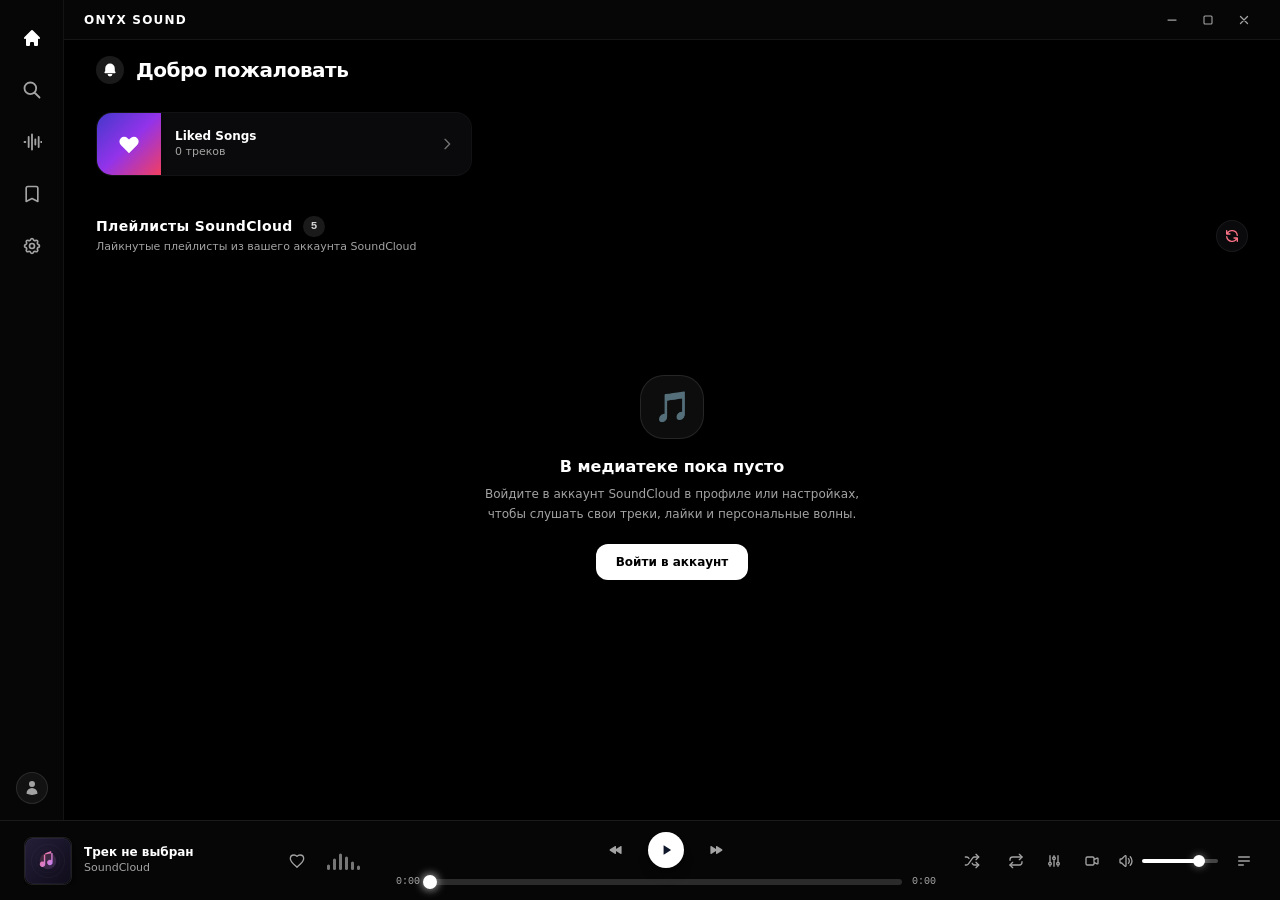
==== commit 37580e5b: "Restore the player track independently of queue refreshes" ====
--- a/ui/index.html
+++ b/ui/index.html
@@ -10257,6 +10257,7 @@
 
 
     let currentlyPlayingTrackId = null;
+    let playerSessionTrack = null;
     const recentlyPlayedPreviewLimit = 4;
     const recentlyPlayedStorageKey = 'sc_desktop_recently_played';
     const recentlyPlayedDialog = document.getElementById('recently-played-dialog');
@@ -15308,17 +15309,14 @@
 
     function saveSessionState(sync = false) {
       try {
-        let curTrack = null;
-        if (currentQueue && currentTrackIndex >= 0 && currentTrackIndex < currentQueue.length) {
-          curTrack = currentQueue[currentTrackIndex];
-        } else if (currentlyPlayingTrackId && allTracks) {
-          curTrack = allTracks.find(t => String(t.id) === String(currentlyPlayingTrackId));
-        }
+        const curTrack = playerSessionTrack;
+        if (!curTrack || curTrack.id == null) return;
 
         const curTime = pendingSessionSeek?.trackId === String(curTrack?.id)
           ? pendingSessionSeek.time
           : (audioEngine?.currentTime || 0);
         const sessionData = {
+          userId: currentUser?.id == null ? null : String(currentUser.id),
           trackIndex: currentTrackIndex,
           trackId: curTrack ? curTrack.id : currentlyPlayingTrackId,
           track: curTrack ? {
@@ -15346,13 +15344,20 @@
           savedAt: Date.now()
         };
 
-        // 1. Always persist to primary desktop session
-        localStorage.setItem('sc_desktop_session', JSON.stringify(sessionData));
-
-        // 2. Persist to per-user storage if logged in
+        const serialized = JSON.stringify(sessionData);
+        function persistSession(key) {
+          try {
+            localStorage.setItem(key, serialized);
+          } catch (_) {
+            try {
+              localStorage.setItem(key, JSON.stringify({ ...sessionData, trackIndex: 0, queue: [sessionData.track] }));
+            } catch (_) {}
+          }
+        }
+        persistSession('sc_desktop_session');
         if (currentUser && currentUser.id) {
           const uid = String(currentUser.id);
-          localStorage.setItem(`sc_user_${uid}_session`, JSON.stringify(sessionData));
+          persistSession(`sc_user_${uid}_session`);
           if (typeof saveUserSettings === 'function') {
             saveUserSettings(uid, { session: sessionData });
           }
@@ -15373,33 +15378,20 @@
 
     function restoreSessionState() {
       try {
-        let session = null;
-        // 1. Try per-user session if logged in
-        if (currentUser && currentUser.id) {
-          const uid = String(currentUser.id);
-          const userSess = localStorage.getItem(`sc_user_${uid}_session`);
-          if (userSess) {
-            try { session = JSON.parse(userSess); } catch (_) {}
-          }
-          if (!session && typeof loadUserSettings === 'function') {
-            const uSettings = loadUserSettings(uid);
-            if (uSettings && uSettings.session) session = uSettings.session;
-          }
+        function readSession(key) {
+          try { return JSON.parse(localStorage.getItem(key)); } catch (_) { return null; }
         }
-
-        // 2. Fallback to desktop session
-        if (!session) {
-          const localSess = localStorage.getItem('sc_desktop_session');
-          if (localSess) {
-            try { session = JSON.parse(localSess); } catch (_) {}
-          }
-        }
-
-        // 3. Fallback to appConfig.session
-        if (!session && appConfig && appConfig.session) {
-          session = appConfig.session;
-        }
-
+        const uid = currentUser?.id;
+        const userSessions = uid ? [
+          readSession(`sc_user_${uid}_session`),
+          loadUserSettings(uid)?.session
+        ] : [];
+        const desktopSessions = [readSession('sc_desktop_session'), appConfig?.session];
+        const newest = sessions => sessions.filter(s => s && (s.track || s.trackId != null || s.queue?.length))
+          .sort((a, b) => (Number(b.savedAt) || 0) - (Number(a.savedAt) || 0))[0];
+        const matchingDesktop = desktopSessions.filter(s => uid != null && s?.userId === String(uid));
+        const session = newest([...userSessions, ...matchingDesktop]) || newest(desktopSessions.filter(s =>
+          uid == null || s?.userId == null || s.userId === String(uid)));
         if (!session) return;
 
         // Restore Volume
@@ -15482,6 +15474,7 @@
         }
 
         if (track) {
+          playerSessionTrack = track;
           currentlyPlayingTrackId = track.id;
           updateRecentlyPlayedCurrentTrack();
 
@@ -15886,6 +15879,7 @@
         const track = currentQueue[currentTrackIndex];
         if (!track) return;
         if (isShuffle && track.id != null) shufflePlayedTrackIds.add(String(track.id));
+        playerSessionTrack = track;
         currentlyPlayingTrackId = track.id;
         if (isPlatformLinux) void loadLinuxWaveform(track);
         updateRecentlyPlayedCurrentTrack();
@@ -24057,6 +24051,7 @@
       if (playerTitleEl) playerTitleEl.textContent = "Трек не выбран";
       if (playerArtistEl) playerArtistEl.textContent = "SoundCloud";
       if (playerCoverEl) playerCoverEl.src = "logo.png";
+      playerSessionTrack = null;
       currentlyPlayingTrackId = null;
       updateRecentlyPlayedCurrentTrack();
 
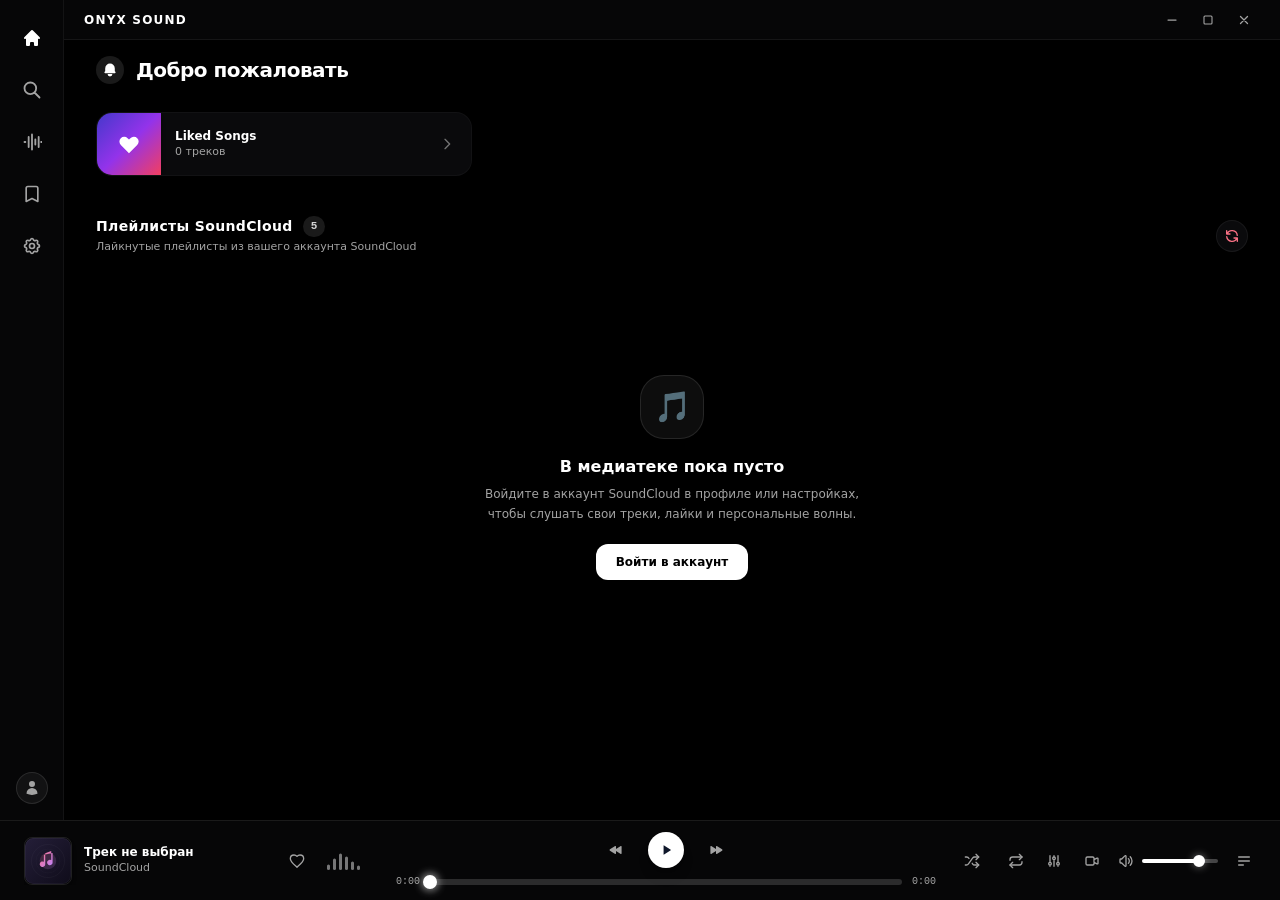
==== commit dfd2df7a: "Restore the startup track once after resolving the session" ====
--- a/ui/index.html
+++ b/ui/index.html
@@ -25585,7 +25585,6 @@
             applyUserProfile(currentUser, allTracks.length);
             renderHomeFeed(allTracks, res.mixed || lastMixedData || null);
             notify("Аккаунт SoundCloud подключен", "👤");
-            if (!currentPlayRequestId) restoreSessionState();
           }
         } else {
           // GUEST / OFFLINE MODE: preserve saved liked tracks!
@@ -25609,7 +25608,6 @@
           renderHomeFeed(allTracks, res.mixed || lastMixedData || null);
           applyUserProfile(null, allTracks.length);
 
-          if (!currentPlayRequestId) restoreSessionState();
 
           // Automatically prompt for account login on startup when not authenticated
           setTimeout(() => {
@@ -25642,7 +25640,6 @@
 
 
 
-        currentUser = null;
 
 
 
@@ -25674,7 +25671,7 @@
 
 
 
-        currentQueue = [...allTracks];
+        if (!currentPlayRequestId) currentQueue = [...allTracks];
 
 
 
@@ -25722,6 +25719,8 @@
 
 
 
+      } finally {
+        if (!currentPlayRequestId) restoreSessionState();
       }
 
 
@@ -33616,7 +33615,6 @@
 
 
     }
-    restoreSessionState();
 
     window.addEventListener('beforeunload', () => {
       try {
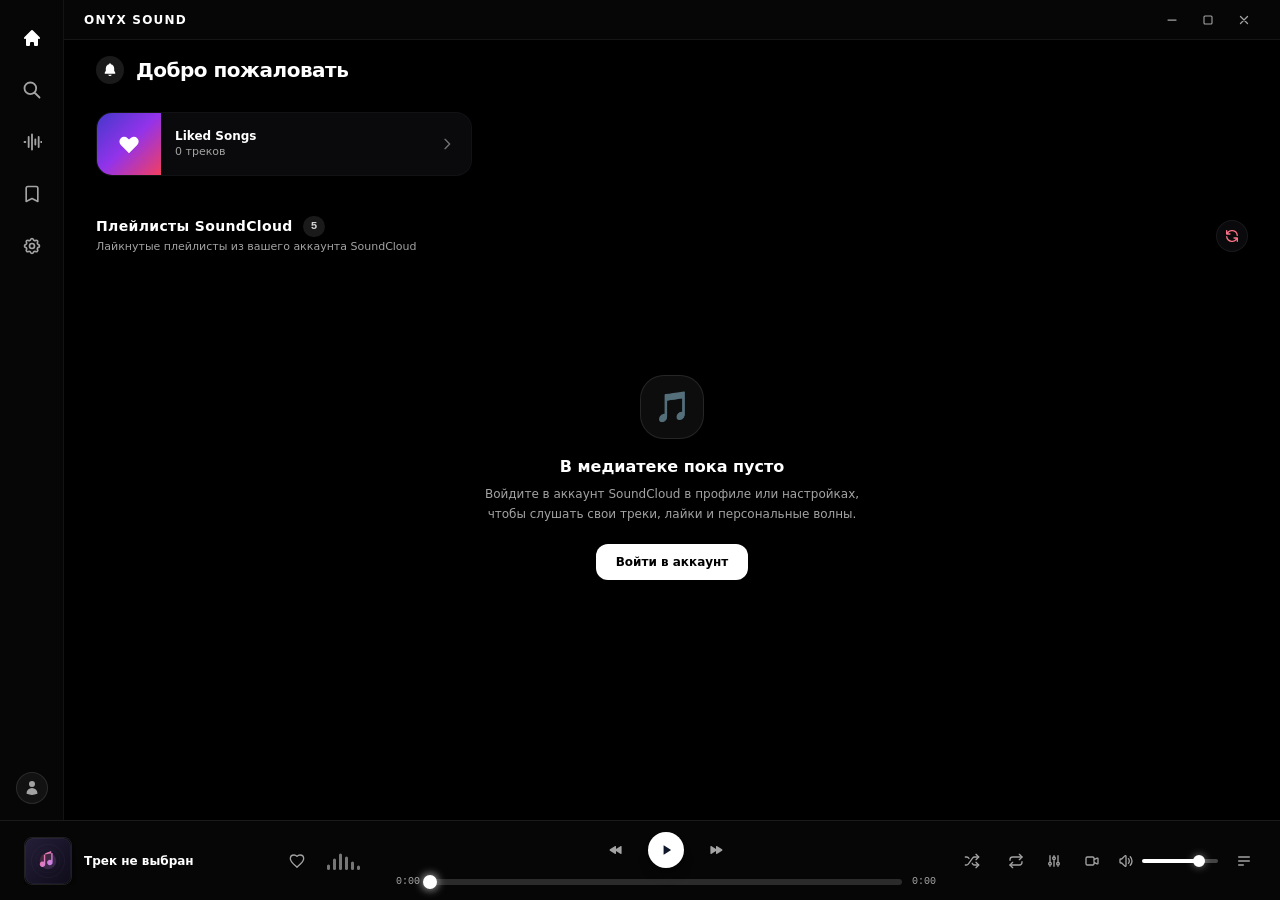
==== commit 73ec1ea3: "Improve wave diversity, mood filtering, track radio, home mixes, and UI fixes" ====
--- a/ui/index.html
+++ b/ui/index.html
@@ -4976,55 +4976,12 @@
 
 
 
-        <div class="flex items-center gap-3">
-
-
-
-
-
-
-
-          <div class="w-7 h-7 rounded-full bg-white/10 flex items-center justify-center">
-
-
-
-
-
-
-
-            <svg class="w-4 h-4 text-white" fill="currentColor" viewBox="0 0 20 20">
-
-
-
-
-
-
-
-              <path d="M10 2a6 6 0 00-6 6v3.586l-.707.707A1 1 0 004 14h12a1 1 0 00.707-1.707L16 11.586V8a6 6 0 00-6-6zM10 18a3 3 0 01-3-3h6a3 3 0 01-3 3z"/>
-
-
-
-
-
-
-
-            </svg>
-
-
-
-
-
-
-
+        <div id="home-welcome" class="flex items-center gap-3">
+          <div class="relative w-7 h-7 shrink-0 rounded-full bg-white/10 flex items-center justify-center" aria-hidden="true">
+            <span class="absolute inset-0 rounded-full border border-current opacity-0"></span>
+            <svg class="w-4 h-4 text-white" style="transform-origin:50% 18%" viewBox="0 0 24 24" fill="currentColor"><path d="M12 2a1.4 1.4 0 0 1 1.4 1.3c3 .6 4.9 3.2 4.9 6.5v3.4l1.6 2.8c.4.7-.1 1.5-.9 1.5H5c-.8 0-1.3-.8-.9-1.5l1.6-2.8V9.8c0-3.3 1.9-5.9 4.9-6.5A1.4 1.4 0 0 1 12 2Zm-2.6 17h5.2a2.65 2.65 0 0 1-5.2 0Z"/></svg>
           </div>
-
-
-
-
-
-
-
-          <h1 id="home-greeting-heading" class="text-xl font-bold text-white tracking-tight">Добро пожаловать</h1>
+          <h1 id="home-greeting-heading" class="text-xl font-bold text-white tracking-tight"><span class="inline-block">Добро пожаловать</span><span id="home-welcome-name" class="inline-block whitespace-pre"></span></h1>
 
 
 
@@ -5217,30 +5174,10 @@
 
 
 
-              <div class="w-7 h-7 rounded-lg bg-rose-500/10 border border-rose-500/20 flex items-center justify-center text-rose-400 shrink-0">
-
-
-
-
-
-
-
-                <svg class="w-4 h-4 fill-none stroke-current" viewBox="0 0 24 24" stroke-width="2.2" stroke-linecap="round">
-
-
-
-
-
-
-
-                  <path d="M12 3v18M8 6v12M4 9v6M16 6v12M20 9v6"/>
-
-
-
-
-
-
-
+              <div class="w-7 h-7 rounded-lg flex items-center justify-center shrink-0" style="color:var(--accent);background:color-mix(in srgb,currentColor 10%,transparent)">
+                <svg aria-hidden="true" width="16" height="16" viewBox="0 0 24 24" fill="none" stroke="currentColor" stroke-width="1.7" stroke-linecap="round">
+                  <circle cx="12" cy="12" r="2" fill="currentColor" stroke="none"/>
+                  <path d="M8.1 7.9a5.7 5.7 0 0 0 0 8.2m7.8-8.2a5.7 5.7 0 0 1 0 8.2M5.1 5a9.8 9.8 0 0 0 0 14M18.9 5a9.8 9.8 0 0 1 0 14"/>
                 </svg>
 
 
@@ -5923,7 +5860,7 @@
               <span>Эфир волны</span>
               <span id="wave-queue-count" class="text-xs text-neutral-500 font-normal">0 треков</span>
             </h3>
-            <button onclick="refreshWaveFeed()" class="text-xs text-neutral-400 hover:text-white transition-colors cursor-pointer flex items-center gap-1">
+            <button id="wave-feed-refresh" onclick="refreshWaveFeed()" class="text-xs text-neutral-400 hover:text-white px-2.5 py-1 rounded-lg border border-white/10 transition-colors cursor-pointer flex items-center gap-1">
               <svg class="w-3.5 h-3.5" fill="none" stroke="currentColor" viewBox="0 0 24 24"><path stroke-linecap="round" stroke-linejoin="round" stroke-width="2" d="M4 4v5h.582m15.356 2A8.001 8.001 0 004.582 9m0 0H9m11 11v-5h-.581m0 0a8.003 8.003 0 01-15.357-2m15.357 2H15"/></svg>
               <span>Сменить треки</span>
             </button>
@@ -6268,7 +6205,7 @@
 
 
 
-      <div id="tab-settings" class="tab-content"><div class="settings-shell"><header><h1>Настройки приложения</h1><span class="wordmark">ONYX</span></header><div class="layout"><nav aria-label="Разделы настроек"><button data-group="account">Аккаунт</button><button data-group="sound">Звук и караоке</button><button data-group="discord">Discord</button><button data-group="look">Оформление</button></nav><div class="content"><div id="settings-notice" role="status"></div><div id="settings-cards">
+      <div id="tab-settings" class="tab-content"><div class="settings-shell"><header><h1>Настройки приложения</h1><span id="settings-wordmark" class="wordmark">ONYX v1.1.23</span></header><div class="layout"><nav aria-label="Разделы настроек"><button data-group="account">Аккаунт</button><button data-group="sound">Звук и караоке</button><button data-group="discord">Discord</button><button data-group="look">Оформление</button></nav><div class="content"><div id="settings-notice" role="status"></div><div id="settings-cards">
         <div class="flex items-center justify-between">
           <h1 class="text-xl font-bold text-white">Настройки приложения</h1>
           <span id="settings-app-version" class="text-xs text-neutral-400 font-mono">ONYX Edition</span>
@@ -6296,9 +6233,9 @@
                 </svg>
               </div>
               <div>
-                <div class="flex items-center gap-2">
+                <div class="flex items-baseline gap-2.5">
                   <span id="settings-username" class="text-xs font-semibold text-white">Не авторизован</span>
-                  <span id="settings-user-id" class="text-[10px] text-neutral-400 font-mono">ID: —</span>
+                  <span id="settings-user-id" class="text-xs font-medium text-neutral-400">ID: —</span>
                 </div>
                 <div class="text-[11px] text-neutral-400 mt-0.5">
                   В библиотеке: <strong id="settings-likes-count" class="text-white font-medium">0 треков</strong>
@@ -6748,9 +6685,9 @@
                 <svg class="w-3.5 h-3.5" aria-hidden="true" fill="currentColor" viewBox="0 0 24 24"><path d="M12 21.35l-1.45-1.32C5.4 15.36 2 12.28 2 8.5 2 5.42 4.42 3 7.5 3c1.74 0 3.41.81 4.5 2.09C13.09 3.81 14.76 3 16.5 3 19.58 3 22 5.42 22 8.5c0 3.78-3.4 6.86-8.55 11.54L12 21.35z"/></svg>
                 <span>Любимые</span>
               </button>
-              <button type="button" id="profile-open-web-btn" class="profile-action">
-                <svg class="w-3.5 h-3.5" aria-hidden="true" fill="currentColor" viewBox="0 0 24 24"><path d="M12 2C6.48 2 2 6.48 2 12s4.48 10 10 10 10-4.48 10-10S17.52 2 12 2zm-1 14.5v-9l6 4.5-6 4.5z"/></svg>
-                <span>soundcloud.com</span>
+              <button type="button" id="profile-open-web-btn" class="profile-action" title="Открыть профиль на SoundCloud">
+                <svg class="w-4 h-4" aria-hidden="true" fill="currentColor" viewBox="0 0 24 24"><path d="M11.56 8.87V17h8.76c1.5 0 2.68-1.15 2.68-2.62 0-1.39-1.08-2.54-2.46-2.61a4.18 4.18 0 0 0-4.08-3.51c-.62 0-1.22.14-1.76.4-.28-1.64-1.68-2.88-3.14-2.79zm-1.45 1.15a.65.65 0 0 0-.65.65v5.68a.65.65 0 1 0 1.3 0v-5.68a.65.65 0 0 0-.65-.65zm-2.25 1.25a.65.65 0 0 0-.65.65v4.43a.65.65 0 1 0 1.3 0v-4.43a.65.65 0 0 0-.65-.65zm-2.25 1.13a.65.65 0 0 0-.65.65v3.3a.65.65 0 1 0 1.3 0v-3.3a.65.65 0 0 0-.65-.65zm-2.25 1.35a.65.65 0 0 0-.65.65v1.95a.65.65 0 1 0 1.3 0V14.4a.65.65 0 0 0-.65-.65z"/></svg>
+                <span>SoundCloud</span>
               </button>
               <button type="button" id="profile-to-settings-btn" class="profile-action">
                 <svg class="w-3.5 h-3.5" aria-hidden="true" fill="none" stroke="currentColor" viewBox="0 0 24 24"><path stroke-linecap="round" stroke-linejoin="round" stroke-width="2" d="M10.325 4.317c.426-1.756 2.924-1.756 3.35 0a1.724 1.724 0 002.573 1.066c1.543-.94 3.31.826 2.37 2.37a1.724 1.724 0 001.065 2.572c1.756.426 1.756 2.924 0 3.35a1.724 1.724 0 00-1.066 2.573c.94 1.543-.826 3.31-2.37 2.37a1.724 1.724 0 00-2.572 1.065c-.426 1.756-2.924 1.756-3.35 0a1.724 1.724 0 00-2.573-1.066c-1.543.94-3.31-.826-2.37-2.37a1.724 1.724 0 00-1.065-2.572c-1.756-.426-1.756-2.924 0-3.35a1.724 1.724 0 001.066-2.573c-.94-1.543.826-3.31 2.37-2.37.996.608 2.296.07 2.572-1.065z"/><path stroke-linecap="round" stroke-linejoin="round" stroke-width="2" d="M15 12a3 3 0 11-6 0 3 3 0 016 0z"/></svg>
@@ -6891,7 +6828,7 @@
         </div>
 
         <!-- ARTIST HERO BANNER -->
-        <div class="card-dark p-6 sm:p-8 relative overflow-hidden w-full shadow-2xl">
+        <div id="artist-hero" class="card-dark p-6 sm:p-8 relative overflow-hidden w-full shadow-2xl">
           <!-- Ambient blur glow -->
           <div id="artist-ambient-bg" class="absolute inset-0 bg-cover bg-center opacity-20 filter blur-3xl scale-125 pointer-events-none transition-all duration-700"></div>
           <div class="absolute -right-20 -top-20 w-72 h-72 rounded-full blur-3xl pointer-events-none opacity-20" style="background-color: var(--accent, #f43f5e);"></div>
@@ -6900,15 +6837,13 @@
             
             <!-- Large Avatar -->
             <div id="artist-avatar-wrap" class="w-28 h-28 sm:w-32 sm:h-32 rounded-3xl overflow-hidden border-2 border-white/20 shadow-2xl shrink-0 bg-neutral-900">
-              <img id="artist-avatar-img" src="" class="w-full h-full object-cover">
+              <span id="artist-initials" aria-hidden="true"></span>
+              <img id="artist-avatar-img" alt="" hidden class="w-full h-full object-cover">
             </div>
 
             <!-- Artist Details -->
             <div class="flex-1 text-center md:text-left min-w-0">
               <div class="flex items-center justify-center md:justify-start gap-2 mb-1">
-                <span class="text-[10px] font-bold uppercase tracking-wider px-2 py-0.5 rounded-md" style="color: var(--accent, #f43f5e); background: rgba(244, 63, 94, 0.15); border: 1px solid rgba(244, 63, 94, 0.3);">
-                  SoundCloud Artist
-                </span>
                 <span id="artist-location" class="text-xs text-neutral-400 truncate"></span>
               </div>
 
@@ -7344,7 +7279,7 @@
 
 
 
-            <span id="player-artist" class="truncate hover:text-white hover:underline cursor-pointer transition-colors select-none" title="Открыть страницу исполнителя">SoundCloud</span>
+            <span id="player-artist" class="truncate hover:text-white hover:underline cursor-pointer transition-colors select-none" title="Открыть страницу исполнителя"></span>
             <span id="player-loading" class="hidden items-center gap-1 shrink-0 text-[10px] font-medium text-orange-400/90 animate-pulse select-none">Загрузка потока…</span>
             <span id="like-sync-status" role="status" class="hidden shrink-0 text-[10px] text-orange-400"></span>
 
@@ -9743,6 +9678,7 @@
 
 
 
+  <script src="wave_engine.js"></script>
   <script src="settings.js"></script>
   <script>
 
@@ -9897,7 +9833,7 @@
 
 
 
-      searchTracks: (query, provider = 'all') => api.invoke('search_tracks', { query, provider }),
+      searchTracks: (query, provider = 'all', offset = 0) => api.invoke('search_tracks', offset ? { query, provider, offset } : { query, provider }),
 
 
 
@@ -10095,6 +10031,12 @@
 
 
     };
+
+    document.addEventListener('contextmenu', (e) => {
+      const target = e.target;
+      const editable = target instanceof Element && target.closest('textarea, [contenteditable="true"], input:not([type="checkbox"]):not([type="radio"]):not([type="range"]):not([type="button"]):not([type="submit"]):not([type="color"])');
+      if (!editable) e.preventDefault();
+    });
 
 
 
@@ -10352,12 +10294,18 @@
 
     // Global Wave & Player variables (Declared early to prevent TDZ ReferenceError)
     var isWaveActive = false;
+    var waveDesiredActive = false;
+    var needsWaveQueueRefresh = false;
     var waveCurrentMood = 'all';
-    const waveSelectionVersion = 1;
+    var waveActiveMood = null;
+    var isWaveStarting = false;
+    var lastNonWavePlayRequestId = 0;
+    const waveSelectionVersion = 3;
     var wavePlayedIds = new Set();
     var isWaveLoadingMore = false;
     window.isWaveActive = false;
     window.waveCurrentMood = 'all';
+    window.waveActiveMood = null;
 
 
 
@@ -12016,10 +11964,25 @@
 
 
 
-        function applyTheme(themeKey, notifyUser = false, accent = null) {
+    let palettePaintFrame = 0;
+    function beginPalettePaint() {
+      const root = document.documentElement;
+      root.classList.add('applying-palette');
+      cancelAnimationFrame(palettePaintFrame);
+      palettePaintFrame = requestAnimationFrame(() => {
+        palettePaintFrame = requestAnimationFrame(() => root.classList.remove('applying-palette'));
+      });
+    }
+
+    function applyTheme(themeKey, notifyUser = false, accent = null) {
+      beginPalettePaint();
       if (!themeKey || !themeDefinitions[themeKey]) themeKey = 'oled';
       settingsView.applyTheme(themeKey);
-      if(themeKey==='custom') themeDefinitions.custom.bgColor=settingsView.palettes.custom[0];
+      if (themeKey === 'custom') {
+        const [base] = settingsView.palettes.custom;
+        themeDefinitions.custom.bgColor = base;
+
+      }
       currentThemeKey = themeKey;
       try {
         localStorage.setItem('sc_desktop_theme', themeKey);
@@ -12028,7 +11991,7 @@
         if (typeof customBgInput !== 'undefined' && customBgInput) customBgInput.value = '';
       } catch (_) {}
       const theme = themeDefinitions[themeKey];
-      const isLight = themeKey === 'light' || (themeKey==='custom' && settingsView.customIsLight());
+      const isLight = themeKey === 'light' || (themeKey === 'custom' && typeof settingsView !== 'undefined' && settingsView?.customIsLight?.());
       const isOled = (themeKey === 'oled');
 
       const allThemeClasses = ['theme-wine', 'theme-flame', 'theme-cyan', 'theme-emerald', 'theme-amethyst', 'theme-sunset', 'theme-midnight', 'theme-oled', 'theme-light','theme-custom'];
@@ -12106,21 +12069,9 @@
       applyUiOpacity(savedOpacity, false);
 
       // 6. Apply matching accent color for theme
-      const newAccent = accent || theme.defaultAccent || (isLight ? '#000000' : '#ffffff');
+      const newAccent = accent || (themeKey === 'custom' && currentAccent) || theme.defaultAccent || (isLight ? '#000000' : '#ffffff');
+      if (appConfig) appConfig.theme = themeKey;
       applyAccent(newAccent, "", false);
-      try { localStorage.setItem('sc_desktop_accent', newAccent); } catch(_) {}
-
-      if (typeof updateWaveTheme === 'function') updateWaveTheme(themeKey);
-
-      if (appConfig) {
-        appConfig.theme = themeKey;
-        appConfig.accent_color = newAccent;
-        if (api && api.saveConfig) api.saveConfig(appConfig).catch(() => {});
-      }
-      if (currentUser && currentUser.id && typeof saveUserSettings === 'function') {
-        saveUserSettings(currentUser.id, { theme: themeKey, accent_color: newAccent });
-      }
-
       if (notifyUser) notify(`Тема: ${theme.name}`, "🎨");
     }
     window.applyTheme = applyTheme;
@@ -12128,6 +12079,7 @@
     window.applyAccent = applyAccent;
     function applyAccent(color, name = '', notifyUser = false) {
       if (!color) return;
+      beginPalettePaint();
       currentAccent = color;
       if(/^#[0-9a-f]{6}$/i.test(color))settingsView.syncAccentMenu(color);
 
@@ -12145,7 +12097,7 @@
         const yiq = ((r * 299) + (g * 587) + (b * 114)) / 1000;
         return (yiq >= 150) ? '#0f172a' : '#ffffff';
       }
-      const accentContrast = getAccentContrast(color);
+      const accentContrast = currentThemeKey === 'custom' ? settingsView.updateCustomAccent(color) : getAccentContrast(color);
       document.documentElement.style.setProperty('--accent-contrast', accentContrast);
 
       if (currentThemeKey === 'light') {
@@ -12242,14 +12194,12 @@
       // Update player like state and active lists
       try { updatePlayerLikeState(); } catch (_) {}
 
-      // Persist in appConfig, userSettings, and localStorage
-      if (appConfig) {
-        appConfig.accent_color = color;
+      if (appConfig) appConfig.accent_color = color;
+      try { localStorage.setItem('sc_desktop_accent', color); } catch (_) {}
+      if (currentUser?.id) {
+        saveUserSettings(currentUser.id, { theme: currentThemeKey, accent_color: color });
+      } else if (appConfig) {
         api.saveConfig(appConfig).catch(console.warn);
-      }
-      try { localStorage.setItem('sc_desktop_accent', color); } catch (_) {}
-      if (currentUser && currentUser.id && typeof saveUserSettings === 'function') {
-        saveUserSettings(currentUser.id, { accent_color: color });
       }
 
       if (notifyUser) notify(`Акцентный цвет: ${name || color}`, "🎯");
@@ -12292,7 +12242,9 @@
       const themeKey = (typeof currentThemeKey !== 'undefined' && currentThemeKey) ? currentThemeKey : 'wine';
       const panel=settingsView.palettes[themeKey]?.[1];
       const channels=panel?.slice(1).match(/../g)?.map(c=>parseInt(c,16)).join(', ');
-      const rgb=themeKey==='custom'?{panel:channels,card:channels}:themeRgbMap[themeKey] || themeRgbMap.wine;
+      const customSurface = document.documentElement.style.getPropertyValue('--custom-surface');
+      const cardChannels = customSurface.slice(1).match(/../g)?.map(c => parseInt(c, 16)).join(', ');
+      const rgb = themeKey === 'custom' ? { panel: channels, card: cardChannels } : themeRgbMap[themeKey] || themeRgbMap.wine;
       document.getElementById('tab-settings').style.setProperty('--density', (100-transparencyPct*.65)+'%');
       if(uiOpacitySlider)settingsView.renderRange(uiOpacitySlider);
       const isLight = themeKey === 'light';
@@ -12872,12 +12824,8 @@
       localStorage.removeItem('sc_custom_bg_data');
       localStorage.removeItem('sc_custom_bg_name');
       if (customBgInput) customBgInput.value = '';
+      if (appConfig) appConfig.custom_bg = '';
       applyTheme(theme, true);
-      if (appConfig) {
-        appConfig.theme = theme;
-        appConfig.custom_bg = '';
-        api.saveConfig(appConfig).catch(console.warn);
-      }
     });
 
     // Event delegation for Accent buttons
@@ -12888,10 +12836,6 @@
       const n = btn.getAttribute('data-name') || '';
       if (!c) return;
       applyAccent(c, n, true);
-      if (appConfig) {
-        appConfig.accent_color = c;
-        api.saveConfig(appConfig).catch(console.warn);
-      }
     });
     document.querySelectorAll('.radius-btn').forEach(btn => {
 
@@ -14701,6 +14645,7 @@
 
 
           duration: track.duration || '0:00',
+          duration_ms: track.duration_ms || 0,
 
 
 
@@ -14718,6 +14663,16 @@
 
           permalink_url: track.permalink_url || null,
           waveform_url: track.waveform_url || null,
+          genre: track.genre || null,
+          tag_list: track.tag_list || null,
+          description: track.description || null,
+          user_id: track.user_id ?? null,
+          user_permalink: track.user_permalink || null,
+          user_avatar: track.user_avatar || null,
+          created_at: track.created_at || null,
+          playback_count: track.playback_count ?? null,
+          likes_count: track.likes_count ?? null,
+          provider: track.provider || null,
 
 
 
@@ -14878,6 +14833,7 @@
 
 
       if (lastMixedData) renderHomeFeed(allTracks, lastMixedData);
+      if (typeof renderWaveTrackList === 'function' && isWaveActive) renderWaveTrackList();
 
 
 
@@ -15277,6 +15233,10 @@
       } catch (e) {
         console.warn('saveLocalDatabase error:', e);
       }
+    }
+
+    function syncQueueFromLikes() {
+      if (!isWaveActive) currentQueue = [...allTracks];
     }
 
     function loadLocalDatabase() {
@@ -15322,7 +15282,8 @@
           track: curTrack ? {
             id: curTrack.id,
             title: curTrack.title,
-            artist: curTrack.artist,
+            artist: curTrack.artist || curTrack.user?.username,
+            user_id: curTrack.user_id ?? curTrack.user?.id,
             cover: curTrack.cover || curTrack.artwork_url,
             artwork_url: curTrack.artwork_url || curTrack.cover,
             duration: curTrack.duration,
@@ -15338,7 +15299,8 @@
           shufflePlayedTrackIds: isShuffle ? Array.from(shufflePlayedTrackIds).slice(-200) : [],
           isRepeat: Boolean(isRepeat),
           isWaveActive: Boolean(window.isWaveActive),
-          waveCurrentMood: window.waveCurrentMood || 'all',
+          waveCurrentMood: window.WaveEngine ? WaveEngine.normalizeWaveMood(window.waveCurrentMood) : (window.waveCurrentMood || 'all'),
+          waveActiveMood: window.waveActiveMood || null,
           waveSelectionVersion,
           currentStationUrn: currentStationUrn || null,
           savedAt: Date.now()
@@ -15418,6 +15380,7 @@
         // Restore Wave state
         const savedWave = session.isWaveActive && session.currentStationUrn === 'my_wave'
           && Array.isArray(session.queue) && session.queue.length > 0;
+        waveDesiredActive = Boolean(savedWave);
         if (savedWave) {
           window.isWaveActive = true;
           currentStationUrn = "my_wave";
@@ -15427,12 +15390,24 @@
           currentStationUrn = null;
           if (typeof syncWavePlayButton === 'function') syncWavePlayButton(false);
         }
-        if (session.waveCurrentMood && typeof setWaveMood === 'function') {
-          window.waveCurrentMood = session.waveCurrentMood;
+        if (session.waveCurrentMood !== undefined) {
+          const restoredMood = window.WaveEngine
+            ? WaveEngine.normalizeWaveMood(session.waveCurrentMood)
+            : (typeof session.waveCurrentMood === 'string' ? session.waveCurrentMood : 'all');
+          waveCurrentMood = restoredMood;
+          window.waveCurrentMood = restoredMood;
+        }
+        window.waveActiveMood = session.waveActiveMood && window.WaveEngine
+          ? WaveEngine.normalizeWaveMood(session.waveActiveMood)
+          : (savedWave ? waveCurrentMood : null);
+        waveActiveMood = window.waveActiveMood;
+        if (typeof updateWaveTheme === 'function') {
+          try { updateWaveTheme(currentThemeKey); } catch (_) {}
         }
 
         // Restore Queue
         let savedQueue = Array.isArray(session.queue) ? session.queue : [];
+        needsWaveQueueRefresh = Boolean(savedWave && (session.waveSelectionVersion !== waveSelectionVersion || savedQueue.length <= 1));
         if (savedWave && session.waveSelectionVersion !== waveSelectionVersion) {
           const savedWaveTrackId = session.track?.id ?? session.trackId;
           const previousTrack = savedQueue.find(track => savedWaveTrackId != null && String(track?.id) === String(savedWaveTrackId))
@@ -15463,7 +15438,11 @@
         }
 
         // Restore Last Played Track in Player Bar (Static Ready State, zero audio blast until user clicks Play)
+        const queuedTrack = currentQueue[currentTrackIndex];
         let track = session.track;
+        if (track && queuedTrack && String(queuedTrack.id) === String(track.id)) {
+          track = { ...queuedTrack, ...track, artist: track.artist || queuedTrack.artist, user_id: track.user_id ?? queuedTrack.user_id };
+        }
         if (!track && currentQueue && currentQueue.length > 0) {
           if (session.trackId !== undefined && session.trackId !== null) {
             track = currentQueue.find(t => String(t.id) === String(session.trackId));
@@ -15474,12 +15453,14 @@
         }
 
         if (track) {
+          warmStreamUrl(track.id);
           playerSessionTrack = track;
           currentlyPlayingTrackId = track.id;
+          syncProfileFavoriteCards(false);
           updateRecentlyPlayedCurrentTrack();
 
           if (playerTitle) playerTitle.textContent = track.title || "SoundCloud Track";
-          if (playerArtist) playerArtist.textContent = track.artist || "SoundCloud Artist";
+          if (playerArtist) playerArtist.textContent = track.artist || track.user?.username || "Исполнитель не указан";
 
           const fallbackSvg = "data:image/svg+xml,%3Csvg%20xmlns%3D%27http%3A//www.w3.org/2000/svg%27%20viewBox%3D%270%200%20100%20100%27%3E%0A%20%20%3Cdefs%3E%0A%20%20%20%20%3ClinearGradient%20id%3D%27bg%27%20x1%3D%270%25%27%20y1%3D%270%25%27%20x2%3D%27100%25%27%20y2%3D%27100%25%27%3E%0A%20%20%20%20%20%20%3Cstop%20offset%3D%270%25%27%20stop-color%3D%27%23241e38%27/%3E%0A%20%20%20%20%20%20%3Cstop%20offset%3D%27100%25%27%20stop-color%3D%27%230f0c1a%27/%3E%0A%20%20%20%20%3C/linearGradient%3E%0A%20%20%20%20%3ClinearGradient%20id%3D%27ac%27%20x1%3D%270%25%27%20y1%3D%270%25%27%20x2%3D%27100%25%27%20y2%3D%27100%25%27%3E%0A%20%20%20%20%20%20%3Cstop%20offset%3D%270%25%27%20stop-color%3D%27%23fb7185%27/%3E%0A%20%20%20%20%20%20%3Cstop%20offset%3D%27100%25%27%20stop-color%3D%27%23c084fc%27/%3E%0A%20%20%20%20%3C/linearGradient%3E%0A%20%20%3C/defs%3E%0A%20%20%3Crect%20width%3D%27100%27%20height%3D%27100%27%20rx%3D%2718%27%20fill%3D%27url%28%23bg%29%27/%3E%0A%20%20%3Crect%20width%3D%2798%27%20height%3D%2798%27%20x%3D%271%27%20y%3D%271%27%20rx%3D%2717%27%20fill%3D%27none%27%20stroke%3D%27rgba%28255%2C255%2C255%2C0.1%29%27%20stroke-width%3D%271%27/%3E%0A%20%20%3Ccircle%20cx%3D%2750%27%20cy%3D%2750%27%20r%3D%2736%27%20fill%3D%27none%27%20stroke%3D%27rgba%28255%2C255%2C255%2C0.05%29%27%20stroke-width%3D%271.5%27/%3E%0A%20%20%3Ccircle%20cx%3D%2750%27%20cy%3D%2750%27%20r%3D%2726%27%20fill%3D%27none%27%20stroke%3D%27rgba%28255%2C255%2C255%2C0.05%29%27%20stroke-width%3D%271%27/%3E%0A%20%20%3Ccircle%20cx%3D%2750%27%20cy%3D%2750%27%20r%3D%2718%27%20fill%3D%27url%28%23ac%29%27%20opacity%3D%270.18%27/%3E%0A%20%20%3Cpath%20d%3D%27M44%2033v24a6%206%200%201%201-3-5.2V36.5l19-3.8v20.5a6%206%200%201%201-3-5.2V28.5z%27%20fill%3D%27url%28%23ac%29%27/%3E%0A%3C/svg%3E";
 
@@ -15523,30 +15504,49 @@
     // Fast audio stream cache & idle prefetcher
     const streamUrlCache = new Map();
     const streamUrlCacheAt = new Map();
-    // SoundCloud CDN links carry an `expires` signature (valid for ~1-2 hours).
-    // Serving a stale link makes HLS fail with a 403, so never trust the cache for long.
-    const STREAM_URL_TTL_MS = 30 * 60 * 1000;
+    // SoundCloud CDN links carry a short-lived signed `Policy` / `expires` window.
+    // Keep cached URLs fresh and also honor any explicit expiration timestamp in the URL.
+    const STREAM_URL_TTL_MS = 5 * 60 * 1000;
+
+    function streamUrlExpiresAtMs(url) {
+      if (typeof url !== 'string' || !url) return null;
+      try {
+        const parsed = new URL(url);
+        const policyParam = parsed.searchParams.get('Policy');
+        if (policyParam) {
+          const b64 = policyParam.replace(/-/g, '+').replace(/_/g, '/').replace(/~/g, '=');
+          const json = JSON.parse(atob(b64));
+          const epoch = Number(json?.Statement?.[0]?.Condition?.DateLessThan?.['AWS:EpochTime']);
+          if (Number.isFinite(epoch) && epoch > 0) return epoch * 1000;
+        }
+        const exp = Number(parsed.searchParams.get('expires'));
+        if (Number.isFinite(exp) && exp > 0) return exp * 1000;
+      } catch (_) {}
+      return null;
+    }
 
     function cacheStreamUrl(trackId, url) {
       if (!trackId || !url) return;
-      streamUrlCache.set(trackId, url);
-      streamUrlCacheAt.set(trackId, Date.now());
+      streamUrlCache.set(String(trackId), url);
+      streamUrlCacheAt.set(String(trackId), Date.now());
     }
 
     function invalidateStreamUrl(trackId) {
       if (!trackId) return;
-      streamUrlCache.delete(trackId);
-      streamUrlCacheAt.delete(trackId);
+      streamUrlCache.delete(String(trackId));
+      streamUrlCacheAt.delete(String(trackId));
     }
 
     function getCachedStreamUrl(trackId) {
-      if (!trackId || !streamUrlCache.has(trackId)) return null;
-      const cachedAt = streamUrlCacheAt.get(trackId) || 0;
-      if (Date.now() - cachedAt > STREAM_URL_TTL_MS) {
+      if (!trackId || !streamUrlCache.has(String(trackId))) return null;
+      const url = streamUrlCache.get(String(trackId));
+      const cachedAt = streamUrlCacheAt.get(String(trackId)) || 0;
+      const expiresAt = streamUrlExpiresAtMs(url);
+      if (Date.now() - cachedAt > STREAM_URL_TTL_MS || (expiresAt != null && expiresAt - Date.now() < 60 * 1000)) {
         invalidateStreamUrl(trackId);
         return null;
       }
-      return streamUrlCache.get(trackId);
+      return url;
     }
 
     // Tracks without a SoundCloud stream are resolved through YouTube, which spawns
@@ -15555,13 +15555,20 @@
     const streamRequests = new Map();
     function requestStreamUrl(trackId) {
       if (!trackId) return Promise.reject(new Error('empty track id'));
-      const existing = streamRequests.get(trackId);
+      const existing = streamRequests.get(String(trackId));
       if (existing) return existing;
       const pending = api.getStreamUrl(trackId).finally(() => {
-        if (streamRequests.get(trackId) === pending) streamRequests.delete(trackId);
+        if (streamRequests.get(String(trackId)) === pending) streamRequests.delete(String(trackId));
       });
-      streamRequests.set(trackId, pending);
+      streamRequests.set(String(trackId), pending);
       return pending;
+    }
+
+
+    function warmStreamUrl(trackId) {
+      if (trackId && !getCachedStreamUrl(trackId)) {
+        requestStreamUrl(trackId).then(url => cacheStreamUrl(trackId, url)).catch(() => {});
+      }
     }
 
     // Visible feedback while a stream is resolved (YouTube fallback can take a few seconds).
@@ -15612,17 +15619,7 @@
       if (!currentQueue || index < 0 || index >= currentQueue.length) return;
       const nextT = currentQueue[index];
       if (!nextT || !nextT.id) return;
-      // 1. Prefetch stream URL in advance
-      if (!getCachedStreamUrl(nextT.id)) {
-        setTimeout(async () => {
-          try {
-            if (api && api.getStreamUrl) {
-              const res = await requestStreamUrl(nextT.id);
-              if (res) cacheStreamUrl(nextT.id, res);
-            }
-          } catch (_) {}
-        }, 400);
-      }
+      warmStreamUrl(nextT.id);
       // 2. Prefetch and pre-transcribe lyrics in advance before the song plays!
       setTimeout(() => {
         prefetchLyricsForTrack(nextT);
@@ -15645,6 +15642,7 @@
 
     function showCrossfadeDuration() {
       crossfadeInput.value = crossfadeSeconds;
+      settingsView.renderRange(crossfadeInput);
       const label = crossfadeSeconds ? crossfadeSeconds + ' сек.' : 'Выкл.';
       crossfadeValue.textContent = label;
       crossfadeInput.setAttribute('aria-valuetext', label);
@@ -15732,6 +15730,7 @@
     function failPreparedTrack(prepared) {
       if (preparedNextTrack !== prepared || prepared.failed) return;
       prepared.failed = true;
+      if (prepared?.track?.id) invalidateStreamUrl(prepared.track.id);
       releasePlaybackMedia(prepared.audio, prepared.hls);
       prepared.hls = null;
     }
@@ -15856,6 +15855,8 @@
         if (newQueue && Array.isArray(newQueue) && newQueue.length > 0) {
           if (!fromWave) {
             isWaveActive = false;
+            waveDesiredActive = false;
+            needsWaveQueueRefresh = false;
             currentStationUrn = null;
           }
           if (isShuffle) {
@@ -15878,6 +15879,7 @@
         currentTrackIndex = index;
         const track = currentQueue[currentTrackIndex];
         if (!track) return;
+        if (!prepared) warmStreamUrl(track.id);
         if (isShuffle && track.id != null) shufflePlayedTrackIds.add(String(track.id));
         playerSessionTrack = track;
         currentlyPlayingTrackId = track.id;
@@ -15885,6 +15887,9 @@
         updateRecentlyPlayedCurrentTrack();
         discordPlaybackTrack = null;
         const requestId = ++currentPlayRequestId;
+        if (!fromWave && newQueue && Array.isArray(newQueue) && newQueue.length > 0) {
+          lastNonWavePlayRequestId = requestId;
+        }
         finishCrossfade();
         discardPreparedTrack();
         if (prepared) adoptCrossfade(prepared);
@@ -15902,7 +15907,7 @@
 
         // Update UI instantly
         if (playerTitle) playerTitle.textContent = track.title || "SoundCloud Track";
-        if (playerArtist) playerArtist.textContent = track.artist || "SoundCloud Artist";
+        if (playerArtist) playerArtist.textContent = track.artist || track.user?.username || "Исполнитель не указан";
         const fallbackSvg = "data:image/svg+xml,%3Csvg%20xmlns%3D%27http%3A//www.w3.org/2000/svg%27%20viewBox%3D%270%200%20100%20100%27%3E%0A%20%20%3Crect%20width%3D%27100%27%20height%3D%27100%27%20rx%3D%2718%27%20fill%3D%27%23241e38%27/%3E%0A%3C/svg%3E";
         if (playerCover) {
           playerCover.src = track.cover || track.artwork_url || fallbackSvg;
@@ -16430,6 +16435,7 @@
 
 
       if (lastMixedData) renderHomeFeed(allTracks, lastMixedData);
+      if (typeof renderWaveTrackList === 'function' && isWaveActive) renderWaveTrackList();
 
 
 
@@ -16522,6 +16528,7 @@
 
 
       if (lastMixedData) renderHomeFeed(allTracks, lastMixedData);
+      if (typeof renderWaveTrackList === 'function' && isWaveActive) renderWaveTrackList();
 
 
 
@@ -17550,6 +17557,7 @@
 
 
     function syncPlayPauseState(playing) {
+      syncProfileFavoriteCards(playing);
       if (typeof syncWavePlayButton === 'function') syncWavePlayButton(playing);
       if (typeof renderWaveTrackList === 'function' && isWaveActive) renderWaveTrackList();
       if (typeof syncArtistAlbumsState === 'function') syncArtistAlbumsState(playing);
@@ -18522,7 +18530,10 @@
 
 
 
+    let searchRevision = 0;
     async function performSearch(query) {
+      const revision = ++searchRevision;
+      renderSearchArtistCard(null);
 
 
 
@@ -18739,19 +18750,10 @@
 
 
         api.searchArtists(q, 1).then(artists => {
-        renderSearchArtistCard(artists && artists.length > 0 ? artists[0] : null);
-      }).catch(() => {
-        renderSearchArtistCard(null);
-      });
-
-      const liveResults = await api.searchTracks(q, currentSearchProvider);
-
-
-
-
-
-
-
+          if (revision === searchRevision) renderSearchArtistCard(artists?.[0] || null);
+        }).catch(() => {});
+        const liveResults = await api.searchTracks(q, currentSearchProvider);
+        if (revision !== searchRevision) return;
         if (statusSpan) statusSpan.textContent = `Результаты (${pName}): ${liveResults ? liveResults.length : 0} треков`;
 
 
@@ -18800,6 +18802,7 @@
 
 
 
+        if (revision !== searchRevision) return;
         console.warn('Live search error:', err);
 
 
@@ -19512,7 +19515,14 @@
 
 
 
+      tabSearchInput.addEventListener('keydown', event => {
+        if (event.key === 'Enter' && !event.isComposing) {
+          clearTimeout(searchDebounce);
+          performSearch(tabSearchInput.value);
+        }
+      });
       tabSearchInput.addEventListener('input', (e) => {
+        ++searchRevision;
 
 
 
@@ -19528,7 +19538,8 @@
 
 
 
-        searchDebounce = setTimeout(() => performSearch(e.target.value), 250);
+        if (!e.target.value.trim()) performSearch('');
+        else searchDebounce = setTimeout(() => performSearch(e.target.value), 250);
 
 
 
@@ -19713,6 +19724,8 @@
 
 
     let currentDisplayedTrackMixes = [];
+    let currentQuickCardTracks = [];
+    let currentHomeFavoriteTracks = [];
 
 
 
@@ -19801,27 +19814,57 @@
 
 
     function refreshMixSelection(sourceTracks, forceNew = true) {
-      let source = (sourceTracks && sourceTracks.length > 0) ? sourceTracks : (allTracks && allTracks.length > 0 ? allTracks : []);
-      if (source.length === 0) {
-        if (lastMixedData && Array.isArray(lastMixedData)) {
-          for (const item of lastMixedData) {
-            if (item.tracks && Array.isArray(item.tracks) && item.tracks.length > 0) {
-              source.push(...item.tracks);
-            }
-          }
+      let pool = [];
+      const seenPoolIds = new Set();
+      const pushPool = (list) => {
+        for (const t of (Array.isArray(list) ? list : [])) {
+          if (!t || t.id == null) continue;
+          const id = String(t.id);
+          if (seenPoolIds.has(id)) continue;
+          seenPoolIds.add(id);
+          pool.push(t);
+        }
+      };
+
+      pushPool((sourceTracks && sourceTracks.length > 0) ? sourceTracks : allTracks);
+      if (pool.length === 0 && lastMixedData && Array.isArray(lastMixedData)) {
+        for (const item of lastMixedData) {
+          pushPool(item?.tracks);
         }
       }
 
-      if (source.length === 0) {
+      if (pool.length === 0) {
         currentDisplayedTrackMixes = [];
+      currentQuickCardTracks = [];
+      currentHomeFavoriteTracks = [];
         return [];
       }
 
-      // Filter out currently displayed base tracks to guarantee brand new mixes on refresh
       const currentIds = new Set(currentDisplayedTrackMixes.map(m => String(m.baseTrack.id)));
-      let pool = source.filter(t => !currentIds.has(String(t.id)));
-      if (pool.length < 5) pool = source;
-      const chosenBaseTracks = pickRandomSample(pool, 5);
+      let recentMixIds = [];
+      try {
+        const stored = JSON.parse(localStorage.getItem('onyx_recent_track_mix_ids') || '[]');
+        if (Array.isArray(stored)) recentMixIds = stored.map(String);
+      } catch (_) {}
+
+      const chosenBaseTracks = (typeof WaveEngine?.pickHomeTracks === 'function')
+        ? WaveEngine.pickHomeTracks(pool, 5, {
+            excludeIds: currentIds,
+            recentIds: recentMixIds,
+            excludeTracks: currentDisplayedTrackMixes.map(m => m.baseTrack)
+          })
+        : pickRandomSample(pool.filter(t => !currentIds.has(String(t.id))), 5);
+
+      try {
+        const nextRecent = [...recentMixIds.filter(id => !chosenBaseTracks.some(t => String(t.id) === id)), ...chosenBaseTracks.map(t => String(t.id))].slice(-120);
+        localStorage.setItem('onyx_recent_track_mix_ids', JSON.stringify(nextRecent));
+      } catch (_) {}
+
+      if (forceNew) {
+        currentQuickCardTracks = [];
+        currentHomeFavoriteTracks = [];
+      }
+
       currentDisplayedTrackMixes = chosenBaseTracks.map(t => ({
         id: t.id,
         baseTrack: t,
@@ -19847,8 +19890,8 @@
 
     const waveThemes = {
       get custom() {
-        const base = document.documentElement.style.backgroundColor;
-        const ink = document.documentElement.classList.contains('light') ? '#0f172a' : '#ffffff';
+        const base = 'var(--custom-panel)';
+        const ink = 'var(--custom-ink)';
         const accent = 'var(--accent)';
         const accentInk = 'var(--accent-contrast)';
         const tint = percent => `color-mix(in srgb, ${accent} ${percent}%, transparent)`;
@@ -19866,7 +19909,7 @@
           activeChipBg: button, activeChipText: accentInk, activeChipShadow: `0 0 15px ${tint(35)}`,
           inactiveChipBg: tint(8), inactiveChipBorder: tint(20), inactiveChipText: ink,
           activeTrackBg: tint(12), activeTrackBorder: tint(30), activeTrackShadow: `0 0 20px ${tint(15)}`,
-          activeTrackTitle: ink, activeTrackBtn: button, activeTrackBtnText: accentInk
+          activeTrackTitle: 'var(--custom-mark)', activeTrackBtn: button, activeTrackBtnText: accentInk
         };
       },
       wine: {
@@ -20135,7 +20178,7 @@
     function updateWaveTheme(themeKey) {
       if (!themeKey || !Object.hasOwn(waveThemes, themeKey)) themeKey = currentThemeKey || 'wine';
       let wt = waveThemes[themeKey] || waveThemes.wine;
-      const isLight = themeKey === 'light' || (themeKey==='custom' && settingsView.customIsLight());
+      const isLight = themeKey === 'light' || (themeKey === 'custom' && typeof settingsView !== 'undefined' && settingsView?.customIsLight?.());
       let acc = currentAccent || (appConfig && appConfig.accent_color) || '#6366f1';
       const isWhiteAcc = (acc.toLowerCase() === '#ffffff' || acc.toLowerCase() === '#fff' || acc.toLowerCase() === '#f8fafc');
       const isBlackAcc = (acc.toLowerCase() === '#000000' || acc.toLowerCase() === '#0f172a');
@@ -20362,8 +20405,9 @@
       const glowRing = document.getElementById('wave-glow-ring');
       const wt = waveThemes[currentThemeKey || 'wine'] || waveThemes.wine;
       const isLight = document.documentElement.classList.contains('light');
-
-      if (isWaveActive && currentStationUrn === "my_wave" && playing) {
+      const isRealWave = isWaveActive && currentStationUrn === "my_wave";
+
+      if (isRealWave && playing) {
         if (playSvg) { playSvg.style.display = 'none'; playSvg.classList.add('hidden'); }
         if (pauseSvg) { pauseSvg.style.display = 'block'; pauseSvg.classList.remove('hidden'); }
         if (waveBtn) waveBtn.title = "Пауза";
@@ -20372,7 +20416,7 @@
           subtext.style.color = wt.activeTrackTitle;
           subtext.className = "text-xs font-semibold select-none transition-colors";
         }
-        if (streamIndicator) streamIndicator.textContent = "В эфире";
+        if (streamIndicator) streamIndicator.textContent = isWaveStarting ? "Подбираем треки..." : "В эфире";
         if (glowRing) {
           glowRing.style.background = wt.glowRing;
           glowRing.className = "absolute -inset-2.5 rounded-full opacity-75 blur-xl animate-pulse pointer-events-none";
@@ -20381,18 +20425,15 @@
         if (playSvg) { playSvg.style.display = 'block'; playSvg.classList.remove('hidden'); }
         if (pauseSvg) { pauseSvg.style.display = 'none'; pauseSvg.classList.add('hidden'); }
         if (waveBtn) {
-          const isRealWave = isWaveActive && currentStationUrn === "my_wave";
           waveBtn.title = isRealWave ? "Продолжить волну" : "Запустить волну";
         }
         if (subtext) {
-          const isRealWave = isWaveActive && currentStationUrn === "my_wave";
-          subtext.textContent = isRealWave ? "На паузе" : "Моя волна";
+          subtext.textContent = isWaveStarting ? "Подбор..." : (isRealWave ? "На паузе" : "Моя волна");
           subtext.style.color = isLight ? '#64748b' : '#a3a3a3';
           subtext.className = "text-xs font-medium select-none transition-colors";
         }
         if (streamIndicator) {
-          const isRealWave = isWaveActive && currentStationUrn === "my_wave";
-          streamIndicator.textContent = isRealWave ? "На паузе" : "Готов к эфиру";
+          streamIndicator.textContent = isWaveStarting ? "Подбираем треки..." : (isRealWave ? "На паузе" : "Готов к эфиру");
         }
         if (glowRing) {
           glowRing.style.background = wt.glowRing;
@@ -20497,7 +20538,9 @@
     }
 
     async function setWaveMood(btn, mood) {
-      waveCurrentMood = mood;
+      const normalized = WaveEngine.normalizeWaveMood(mood);
+      waveCurrentMood = normalized;
+      window.waveCurrentMood = normalized;
       const wt = waveThemes[currentThemeKey || 'wine'] || waveThemes.wine;
       document.querySelectorAll('.wave-mood-chip').forEach(b => {
         b.style.background = wt.inactiveChipBg;
@@ -20513,17 +20556,20 @@
         btn.style.boxShadow = wt.activeChipShadow;
         btn.style.borderColor = 'transparent';
       }
-      if (isWaveActive) {
-        await startWave(mood);
+      if (isWaveActive || waveDesiredActive) {
+        await startWave(normalized);
       }
     }
     window.setWaveMood = setWaveMood;
 
     async function toggleWavePlayback() {
-      const incompatible = ['sad', 'calm', 'energetic'].includes(waveCurrentMood)
-        && waveMoodFit(currentQueue?.[currentTrackIndex], waveCurrentMood) < 0;
-      if (!isWaveActive || currentStationUrn !== "my_wave" || !currentQueue || currentQueue.length === 0 || incompatible) {
-        await startWave(waveCurrentMood);
+      const targetMood = WaveEngine.normalizeWaveMood(waveCurrentMood);
+      if (isWaveStarting && waveCurrentMood === targetMood) return;
+      const sectionChanged = Boolean(waveActiveMood && waveActiveMood !== targetMood);
+      const incompatible = ['sad', 'calm', 'energetic'].includes(targetMood)
+        && WaveEngine.waveMoodFit(currentQueue?.[currentTrackIndex], targetMood) < 0;
+      if (!isWaveActive || currentStationUrn !== "my_wave" || !currentQueue || currentQueue.length === 0 || needsWaveQueueRefresh || sectionChanged || incompatible) {
+        await startWave(targetMood);
       } else {
         togglePlay();
         syncWavePlayButton(isPlaying);
@@ -20544,7 +20590,7 @@
       originalQueue = [...currentQueue];
       isShuffle = true;
       shufflePlayedTrackIds.clear();
-        shuffleUpcomingTracks = [];
+      shuffleUpcomingTracks = [];
       if (currentQueue[currentTrackIndex]?.id != null) {
         shufflePlayedTrackIds.add(String(currentQueue[currentTrackIndex].id));
       }
@@ -20557,447 +20603,422 @@
     window.shuffleWaveQueue = shuffleWaveQueue;
 
     async function refreshWaveFeed() {
-      await startWave(true);
+      ensureWaveMemoryLoaded();
+      const mood = WaveEngine.normalizeWaveMood(waveCurrentMood);
+      const previousIds = (currentStationUrn === 'my_wave' && Array.isArray(currentQueue))
+        ? currentQueue.map(t => String(t?.id)).filter(Boolean)
+        : [];
+      if (currentStationUrn === 'my_wave' && Array.isArray(currentQueue)) {
+        rememberWaveServedTracks(currentQueue);
+      }
+      waveSessionSalt = (waveSessionSalt + 1 + Math.floor(Math.random() * 997)) >>> 0;
+      await startWave(mood, { excludeIds: previousIds });
     }
     window.refreshWaveFeed = refreshWaveFeed;
 
-    const MOOD_SEARCH_KEYWORDS = {
-      energetic: ['phonk', 'drum and bass', 'bass house', 'edm festival', 'synthwave electro', 'trap banger', 'cyberpunk club', 'techno bounce'],
-      calm: ['lo-fi hip hop', 'ambient chill', 'acoustic indie', 'chillout session', 'chillhop beats', 'calm piano', 'dream pop', 'relaxing beats'],
-      sad: ['sad indie', 'emo rap', 'melancholy songs', 'sad acoustic', 'heartbreak songs', 'sad piano'],
-      new: ['fresh tracks 2026', 'new soundcloud premiere', 'trending remix', 'new wave music', 'underground discovery', 'breakthrough artists'],
-      all: ['electronic hits', 'indie alternative', 'hip hop beats', 'club dance', 'deep house', 'hyperpop', 'rock anthems', 'lofi beats'],
-      favorites: []
-    };
-
+    const WAVE_MEMORY_KEY_PREFIX = 'sc_wave_memory_v1_';
+    const MAX_RECENT_WAVE = 120;
+    const MAX_SERVED_WAVE = 240;
     let waveRecentPlayedList = [];
-    const MAX_RECENT_WAVE = 35;
+    let waveRecentServedList = [];
+    const waveSessionTracksById = new Map();
+    let waveSessionSalt = Math.floor(Math.random() * 1000000) + 1;
+    let waveSeedCursor = Math.floor(Math.random() * 64);
+    let waveMemoryLoadedFor = null;
+
+    function waveMemoryUserKey() {
+      const uid = currentUser?.id != null ? String(currentUser.id) : 'guest';
+      return WAVE_MEMORY_KEY_PREFIX + uid;
+    }
+
+    function pushCappedHistory(list, value, maxSize) {
+      if (value == null) return;
+      const sid = String(value);
+      if (!sid) return;
+      const idx = list.indexOf(sid);
+      if (idx !== -1) list.splice(idx, 1);
+      list.push(sid);
+      while (list.length > maxSize) list.shift();
+    }
+
+    function ensureWaveMemoryLoaded() {
+      const key = waveMemoryUserKey();
+      if (waveMemoryLoadedFor === key) return;
+      waveMemoryLoadedFor = key;
+      try {
+        const raw = localStorage.getItem(key);
+        if (!raw) return;
+        const parsed = JSON.parse(raw);
+        if (!parsed || typeof parsed !== 'object') return;
+        if (Number.isFinite(parsed.cursor) && parsed.cursor >= 0) {
+          waveSeedCursor = Math.max(waveSeedCursor, Math.floor(parsed.cursor));
+        }
+        if (Array.isArray(parsed.playedIds)) {
+          const merged = [];
+          for (const id of parsed.playedIds) pushCappedHistory(merged, id, MAX_RECENT_WAVE);
+          for (const id of waveRecentPlayedList) pushCappedHistory(merged, id, MAX_RECENT_WAVE);
+          waveRecentPlayedList = merged;
+        }
+        if (Array.isArray(parsed.servedIds)) {
+          const merged = [];
+          for (const id of parsed.servedIds) pushCappedHistory(merged, id, MAX_SERVED_WAVE);
+          for (const id of waveRecentServedList) pushCappedHistory(merged, id, MAX_SERVED_WAVE);
+          waveRecentServedList = merged;
+        }
+        if (typeof waveCandidateCache?.hydrate === 'function') {
+          waveCandidateCache.hydrate(parsed);
+        }
+      } catch (_) {}
+    }
+
+    function persistWaveMemory() {
+      try {
+        const cacheState = typeof waveCandidateCache?.exportState === 'function' ? waveCandidateCache.exportState() : {};
+        localStorage.setItem(waveMemoryUserKey(), JSON.stringify({
+          cursor: waveSeedCursor,
+          playedIds: waveRecentPlayedList.slice(-MAX_RECENT_WAVE),
+          servedIds: waveRecentServedList.slice(-MAX_SERVED_WAVE),
+          ...cacheState,
+          updatedAt: Date.now()
+        }));
+      } catch (_) {}
+    }
+
+    function rememberWaveServedTracks(tracks) {
+      ensureWaveMemoryLoaded();
+      for (const track of (Array.isArray(tracks) ? tracks : [])) {
+        if (!track || track.id == null) continue;
+        const sid = String(track.id);
+        waveSessionTracksById.set(sid, track);
+        if (waveSessionTracksById.size > 400) {
+          const oldest = waveSessionTracksById.keys().next().value;
+          waveSessionTracksById.delete(oldest);
+        }
+        pushCappedHistory(waveRecentServedList, sid, MAX_SERVED_WAVE);
+      }
+      persistWaveMemory();
+    }
 
     function markWaveTrackPlayed(trackId) {
       if (!trackId) return;
-      const sid = String(trackId);
-      waveRecentPlayedList = waveRecentPlayedList.filter(id => id !== sid);
-      waveRecentPlayedList.push(sid);
-      if (waveRecentPlayedList.length > MAX_RECENT_WAVE) {
-        waveRecentPlayedList.shift();
-      }
+      ensureWaveMemoryLoaded();
+      pushCappedHistory(waveRecentPlayedList, trackId, MAX_RECENT_WAVE);
+      pushCappedHistory(waveRecentServedList, trackId, MAX_SERVED_WAVE);
+      persistWaveMemory();
     }
     window.markWaveTrackPlayed = markWaveTrackPlayed;
 
     function isWaveTrackRecentlyPlayed(trackId) {
+      ensureWaveMemoryLoaded();
       return waveRecentPlayedList.includes(String(trackId));
     }
     window.isWaveTrackRecentlyPlayed = isWaveTrackRecentlyPlayed;
 
-    function waveArtistKey(track) {
-      return String(track?.artist || '').trim().toLowerCase();
-    }
-
-    function orderWaveRecommendations(tracks, limit, precedingTrack, mixMoods = false) {
-      const artistCounts = new Map();
-      let previousArtist = waveArtistKey(precedingTrack);
-      if (previousArtist) artistCounts.set(previousArtist, 1);
-      let previousMood = mixMoods ? waveTrackMood(precedingTrack) : '';
-      const remaining = tracks.map((track, rank) => ({
-        track, rank, artist: waveArtistKey(track), mood: mixMoods ? waveTrackMood(track) : ''
-      }));
-      const ordered = [];
-      while (remaining.length && ordered.length < limit) {
-        const hasAlternative = remaining.some(({ artist }) => artist && artist !== previousArtist);
-        const hasNewArtist = ordered.length < 5 && remaining.some(({ artist }) => artist && !artistCounts.has(artist));
-        let bestIndex = 0;
-        let bestScore = Infinity;
-        remaining.forEach(({ rank, artist, mood }, index) => {
-          if (hasNewArtist && (!artist || artistCounts.has(artist))) return;
-          if (hasAlternative && artist === previousArtist) return;
-          const repeatMood = mood && mood === previousMood ? 6 : 0;
-          const score = rank + 5 * (artistCounts.get(artist) || 0) + repeatMood;
-          if (score < bestScore) {
-            bestScore = score;
-            bestIndex = index;
-          }
-        });
-        const [{ track, artist, mood }] = remaining.splice(bestIndex, 1);
-        ordered.push(track);
-        if (artist) artistCounts.set(artist, (artistCounts.get(artist) || 0) + 1);
-        previousArtist = artist;
-        previousMood = mood;
-      }
-      return ordered;
-    }
+    const waveArtistKey = WaveEngine.waveArtistKey;
+    const isAiSlopTrack = WaveEngine.isAiSlopTrack;
+    const waveGenreKey = WaveEngine.waveGenreKey;
+    const waveTrackMood = WaveEngine.waveTrackMood;
+    const waveMoodFit = WaveEngine.waveMoodFit;
+    const orderWaveRecommendations = WaveEngine.orderWaveRecommendations;
+    window.isAiSlopTrack = isAiSlopTrack;
 
     let waveStartRequest = 0;
-    let waveSeedCursor = 0;
     let personalWaveRefill;
     let waveRefillQueue;
     let waveRefillAfter = 0;
-
-    function isAiSlopTrack(track) {
-      if (!track) return true;
-      if (track.duration_ms && track.duration_ms < 50000) return true;
-
-      const textToScan = [
-        track.title,
-        track.artist,
-        track.author,
-        track.genre,
-        track.tag_list,
-        track.description,
-        track.user_permalink,
-        track.permalink_url
-      ].filter(Boolean).join(' ').toLowerCase();
-
-      // Explicit AI platforms and generators
-      if (/\b(?:suno(?:\.ai|ai)?|udio(?:\.ai|ai)?|soundraw|boomy|aimusic|chatgpt|openai|stableaudio|stable audio|midjourney)\b/i.test(textToScan)) return true;
-
-      // AI voice/cover models
-      if (/\b(?:rvc|diff-svc|so-vits|so-vits-svc|voice model|ai cover|ai version|ai remake|weights\.gg)\b/i.test(textToScan)) return true;
-
-      // General AI generation markers in English
-      if (/\b(?:ai generated|generated by ai|created with ai|made with ai|ai vocals?|ai song|ai music|ai rap|ai beat|ai phonk|ai rock|ai pop|ai lo-?fi|ai artist|ai voice)\b/i.test(textToScan)) return true;
-
-      // Russian AI markers
-      if (/(?:^|[^\p{L}\p{N}])(?:нейросет\p{L}*|нейромузык\p{L}*|сгенерирован\p{L}*|создано ии|ии вокал|ии кавер|ии трек|ии музык\p{L}*)(?:$|[^\p{L}\p{N}])/iu.test(textToScan)) return true;
-
-      // Suspicious hashtags
-      if (/#(?:suno|udio|ai|aimusic|aigenerated|aicover|aivoice|neural|ии|нейросеть)\b/iu.test(textToScan)) return true;
-
-      // Suspicious artist name
-      const artist = String(track.artist || '').trim().toLowerCase();
-      if (/^(?:suno|udio|ai[ _]|.*[ _]ai$|.*[ _]suno$|.*[ _]udio$)/i.test(artist)) return true;
-
-      return false;
-    }
-    window.isAiSlopTrack = isAiSlopTrack;
-
-    function waveMetadataText(value) {
-      return String(value || '').normalize('NFKC').toLowerCase().replace(/ё/g, 'е')
-        .replace(/[^\p{L}\p{N}]+/gu, ' ').trim();
-    }
-
-    function waveGenreKey(track) {
-      const genre = waveMetadataText(track?.genre);
-      if (!genre || genre === 'music' || genre === 'other') return '';
-      if (/^(?:hip ?hop(?: rap)?|rap(?: hip ?hop)?)$/.test(genre)) return 'hip hop';
-      if (/^(?:drum (?:and )?bass|dnb)$/.test(genre)) return 'drum and bass';
-      if (/^(?:dance (?:and )?edm|edm)$/.test(genre)) return 'dance';
-      return genre;
-    }
-
-    function waveTrackMood(track) {
-      if (isAiSlopTrack(track)) return '';
-      const metadata = waveMetadataText([track?.genre, track?.tag_list, track?.title, track?.artist].filter(Boolean).join(' '));
-      if (/(?:^| )(?:sad(?:core|rap|ness)?|sorrow|melanchol(?:y|ic|ia)|emo|depress(?:ed|ing|ion)|heartbrok(?:en|e)|heartbreak|breakup|lonely|груст\p{L}*|печаль\p{L}*|тоск\p{L}*|меланхол\p{L}*)(?: |$)/u.test(metadata)) return 'sad';
-      if (/(?:^| )(?:calm|relax(?:ing|ation)?|peaceful|ambient|chill(?:hop|out|wave)?|downtempo|lo fi|lofi|smooth jazz|sleep|спокой\p{L}*|расслаб\p{L}*|уют\p{L}*)(?: |$)/u.test(metadata)) return 'calm';
-      if (/(?:^| )(?:happy|upbeat|uplifting|joyful|cheerful|feel good|весел\p{L}*|радост\p{L}*)(?: |$)/u.test(metadata)) return 'happy';
-      const genre = waveGenreKey(track);
-      if (/\b(?:breakcore|dance|drum and bass|hardcore|house|phonk|punk|techno|trance|rock|metal|trap|edm)\b/.test(genre) ||
-          /(?:^| )(?:phonk|drift|bass|energy|club|dance|edm|rave|hardcore|party|techno|synthwave|drum and bass|dnb|fast|бодр\p{L}*|энерг\p{L}*|кач\p{L}*|драйв\p{L}*)(?: |$)/u.test(metadata)) return 'energetic';
-      if (/\b(?:acoustic|piano|ambient|chill)\b/.test(genre)) return 'calm';
-      return 'all';
-    }
-
-    function waveMoodFit(track, mood) {
-      if (!track || isAiSlopTrack(track)) return -1;
-      if (!mood || mood === 'all') return 0;
-      if (mood === 'sad' || mood === 'calm') return waveTrackMood(track) === mood ? 1 : -1;
-      if (mood === 'energetic') {
-        const trackMood = waveTrackMood(track);
-        if (trackMood === 'calm' || trackMood === 'sad') return -1;
-        return trackMood === 'energetic' || trackMood === 'happy' ? 1 : 0;
+    const waveCandidateCache = WaveEngine.createWaveCache();
+
+    function waveRecentHistory() {
+      return (typeof recentlyPlayed !== 'undefined' && Array.isArray(recentlyPlayed)) ? recentlyPlayed : [];
+    }
+
+    function buildWaveRecentSet(extraIds = []) {
+      ensureWaveMemoryLoaded();
+      const recent = new Set(waveRecentPlayedList);
+      for (const item of waveRecentHistory().slice(0, 60)) {
+        const tid = item?.track?.id;
+        if (tid != null) recent.add(String(tid));
       }
-      return 0;
-    }
-
-    async function searchWaveMood(mood, offset) {
-      const keywords = MOOD_SEARCH_KEYWORDS[mood] || MOOD_SEARCH_KEYWORDS.all;
-      if (!keywords || !keywords.length) return [];
-      const query = keywords[offset % keywords.length];
-      let results = [];
+      for (const id of (Array.isArray(extraIds) ? extraIds : [])) {
+        if (id != null) recent.add(String(id));
+      }
+      return recent;
+    }
+
+    function buildWaveServedSet(extraIds = []) {
+      ensureWaveMemoryLoaded();
+      const served = new Set(waveRecentServedList);
+      for (const id of (Array.isArray(extraIds) ? extraIds : [])) {
+        if (id != null) served.add(String(id));
+      }
+      return served;
+    }
+
+    function buildWaveRecentSongKeys(extraTracks = []) {
+      const recentTracks = waveRecentHistory().slice(0, 60).map(item => item?.track).filter(Boolean);
+      const sessionTracks = Array.from(waveSessionTracksById.values());
+      const queueTracks = Array.isArray(currentQueue) ? currentQueue : [];
+      return WaveEngine.collectSongKeys([...recentTracks, ...sessionTracks, ...queueTracks, ...(Array.isArray(extraTracks) ? extraTracks : [])]);
+    }
+
+    function extractMixedTracks(mixedData) {
+      const list = Array.isArray(mixedData)
+        ? mixedData
+        : (Array.isArray(mixedData?.collection) ? mixedData.collection : []);
+      const tracks = [];
+      for (const mix of list) {
+        if (Array.isArray(mix?.tracks)) tracks.push(...mix.tracks);
+      }
+      return tracks;
+    }
+
+    function buildWaveTasteProfile(extraFallback = []) {
+      const mixedFallback = extractMixedTracks(lastMixedData);
+      const preloaded = Array.isArray(window.PRELOADED_TRACKS) ? window.PRELOADED_TRACKS : [];
+      const extra = Array.isArray(extraFallback) ? extraFallback : [];
+      const likes = Array.isArray(allTracks) ? allTracks : [];
+      return WaveEngine.buildTasteProfile(likes, waveRecentHistory(), [...extra, ...mixedFallback, ...preloaded]);
+    }
+
+    async function startWave(mood = waveCurrentMood, options = {}) {
+      ensureWaveMemoryLoaded();
+      const targetMood = WaveEngine.normalizeWaveMood(mood);
+      const request = ++waveStartRequest;
+      const nonWaveBaseline = lastNonWavePlayRequestId;
+      const isCancelled = () => request !== waveStartRequest || lastNonWavePlayRequestId !== nonWaveBaseline;
+      waveCurrentMood = targetMood;
+      window.waveCurrentMood = targetMood;
+      waveDesiredActive = true;
+      needsWaveQueueRefresh = false;
+      isWaveActive = true;
+      window.isWaveActive = true;
+      currentStationUrn = 'my_wave';
+      isWaveStarting = true;
+      if (typeof updateWaveTheme === 'function') updateWaveTheme(currentThemeKey);
+      syncWavePlayButton(true);
+
       try {
-        if (api && api.searchTracks) {
-          results = await api.searchTracks(query, 'soundcloud');
-        } else if (api && api.invoke) {
-          results = await api.invoke('search_tracks', { query, provider: 'soundcloud' });
+        const excludeIds = Array.isArray(options.excludeIds) ? options.excludeIds : [];
+        const recentPlayedIds = buildWaveRecentSet(excludeIds);
+        const recentServedIds = buildWaveServedSet(excludeIds);
+        const recentSongKeys = buildWaveRecentSongKeys();
+        const profile = buildWaveTasteProfile(currentQueue);
+        const cursor = waveSeedCursor++;
+        const salt = waveSessionSalt;
+
+        if (targetMood === 'favorites') {
+          if (!profile.likedTracks.length) {
+            notify('Добавьте любимые треки в медиатеку, чтобы запустить «Любимое»', 'ℹ️');
+            isWaveActive = false;
+            window.isWaveActive = false;
+            waveActiveMood = null;
+            window.waveActiveMood = null;
+            return;
+          }
+          const favQueue = WaveEngine.selectFavoriteWaveTracks(profile, 18, {
+            excludeIds: new Set(excludeIds.map(String)),
+            recentPlayedIds,
+            recentServedIds,
+            recentSongKeys,
+            cursor,
+            salt
+          });
+          if (isCancelled() || !favQueue.length) return;
+          waveActiveMood = 'favorites';
+          window.waveActiveMood = 'favorites';
+          isWaveStarting = false;
+          currentQueue = favQueue;
+          currentTrackIndex = 0;
+          if (isShuffle) originalQueue = [...currentQueue];
+          rememberWaveServedTracks(favQueue);
+          const playback = playTrack(0, favQueue, true);
+          syncWavePlayButton(true);
+          updateQueueDrawer();
+          renderWaveTrackList();
+          saveSessionState();
+          checkWaveReplenish();
+          await playback;
+          return;
         }
-      } catch (_) {}
-      return Array.isArray(results)
-        ? results.filter(track => track?.id != null && !isAiSlopTrack(track) && (mood === 'all' || waveMoodFit(track, mood) >= 0))
-        : [];
-    }
-
-    function waveTasteSeeds(mood) {
-      const likes = new Map(allTracks.filter(track => track?.id != null && !isAiSlopTrack(track)).map(track => [String(track.id), track]));
-      if (likes.size) {
-        const recentLikes = recentlyPlayed.slice(0, 50).map(({ track }) => track?.id != null ? likes.get(String(track.id)) : null).filter(Boolean);
-        return [...new Set([...recentLikes, ...likes.values()])]
-          .filter(t => !isAiSlopTrack(t))
-          .sort((a, b) => waveMoodFit(b, mood) - waveMoodFit(a, mood));
+
+        if (!profile.pool.length) {
+          notify('Для запуска волны добавьте любимые треки в медиатеку', 'ℹ️');
+          isWaveActive = false;
+          window.isWaveActive = false;
+          waveActiveMood = null;
+          window.waveActiveMood = null;
+          return;
+        }
+
+        const seenIds = new Set(excludeIds.map(String));
+        const { ranked } = await WaveEngine.collectWaveCandidates({
+          profile,
+          mood: targetMood,
+          cursor,
+          salt,
+          api,
+          cache: waveCandidateCache,
+          seenIds,
+          recentPlayedIds,
+          recentServedIds,
+          recentSongKeys,
+          timeoutMs: 3600
+        });
+
+        if (isCancelled()) return;
+
+        let finalQueue = WaveEngine.blendDiscoveryWithFavorites(ranked, profile, targetMood, 16, {
+          seenIds,
+          recentPlayedIds,
+          recentServedIds,
+          recentSongKeys,
+          cursor,
+          salt
+        });
+
+        // If excluding previous wave queue left too few tracks (small library/refresh), retry allowing non-played tracks
+        if (!finalQueue.length && excludeIds.length) {
+          const relaxedRecent = buildWaveRecentSet();
+          const retryCursor = waveSeedCursor++;
+          const retry = await WaveEngine.collectWaveCandidates({
+            profile,
+            mood: targetMood,
+            cursor: retryCursor,
+            salt,
+            api,
+            cache: waveCandidateCache,
+            seenIds: new Set(),
+            recentPlayedIds: relaxedRecent,
+            recentServedIds: new Set(),
+            timeoutMs: 2800
+          });
+          if (isCancelled()) return;
+          finalQueue = WaveEngine.blendDiscoveryWithFavorites(retry.ranked, profile, targetMood, 16, {
+            seenIds: new Set(),
+            recentPlayedIds: relaxedRecent,
+            cursor: retryCursor,
+            salt
+          });
+        }
+
+        if (!finalQueue.length) {
+          const message = targetMood === 'new'
+            ? 'Не удалось подобрать новые похожие треки — проверьте подключение к сети'
+            : 'Не удалось подобрать треки под выбранный раздел';
+          notify(message, 'ℹ️');
+          isWaveActive = false;
+          window.isWaveActive = false;
+          waveActiveMood = null;
+          window.waveActiveMood = null;
+          return;
+        }
+
+        waveActiveMood = targetMood;
+        window.waveActiveMood = targetMood;
+        isWaveStarting = false;
+        currentQueue = finalQueue;
+        currentTrackIndex = 0;
+        if (isShuffle) originalQueue = [...currentQueue];
+        rememberWaveServedTracks(finalQueue);
+        const playback = playTrack(0, finalQueue, true);
+        syncWavePlayButton(true);
+        prefetchNextTrack(1);
+        updateQueueDrawer();
+        renderWaveTrackList();
+        saveSessionState();
+        checkWaveReplenish();
+        await playback;
+      } catch (err) {
+        console.warn('startWave error:', err);
+        if (typeof logD === 'function') logD('startWave error: ' + (err?.stack || err?.message || err));
+        if (request === waveStartRequest) {
+          isWaveActive = false;
+          window.isWaveActive = false;
+          notify('Не удалось запустить волну: ' + (err?.message || 'ошибка'), '⚠️');
+        }
+      } finally {
+        if (request === waveStartRequest) {
+          isWaveStarting = false;
+          syncWavePlayButton(Boolean(isPlaying && isWaveActive && currentStationUrn === 'my_wave'));
+          renderWaveTrackList();
+        }
       }
-      if (mood === 'favorites') return [];
-      return (lastMixedData || []).flatMap(mix => mix.tracks || []).filter(track => track?.id != null && !isAiSlopTrack(track));
-    }
-
-    async function startWave(mood = waveCurrentMood) {
-      const request = ++waveStartRequest;
-      const playbackBeforeSearch = currentPlayRequestId;
-      waveCurrentMood = mood;
-      isWaveActive = true;
-      currentStationUrn = 'my_wave';
-      syncWavePlayButton(true);
-
-      const taste = waveTasteSeeds(mood);
-      const targeted = mood === 'sad' || mood === 'calm' || mood === 'energetic';
-      const local = taste.length || mood === 'favorites'
-        ? taste
-        : (currentQueue.length ? currentQueue.filter(t => !isAiSlopTrack(t)) : ((window.PRELOADED_TRACKS || []).filter(t => !isAiSlopTrack(t))));
-
-      const recent = new Set(recentlyPlayed.slice(0, 60).map(({ track }) => String(track.id)));
-      const isFresh = track => track?.id != null && !recent.has(String(track.id)) && !isWaveTrackRecentlyPlayed(track.id) && !isAiSlopTrack(track);
-
-      let seedCandidates = local.filter(t => isFresh(t) && waveMoodFit(t, mood) >= 0);
-      if (!seedCandidates.length) seedCandidates = local.filter(t => !isAiSlopTrack(t) && waveMoodFit(t, mood) >= 0);
-
-      // If targeted mood and very few local tracks, supplement with search
-      if (targeted && seedCandidates.length < 3) {
-        notify('Подбираем треки под настроение…', '🌊');
-        const cursor = waveSeedCursor++;
-        const batches = await Promise.all([searchWaveMood(mood, cursor), searchWaveMood(mood, cursor + 1)]);
-        if (request !== waveStartRequest || playbackBeforeSearch !== currentPlayRequestId) return;
-        const found = [...new Map(batches.flat().map(t => [String(t.id), t])).values()].filter(t => !isAiSlopTrack(t));
-        const freshFound = found.filter(isFresh);
-        seedCandidates = [...seedCandidates, ...(freshFound.length ? freshFound : found)];
+    }
+    window.startWave = startWave;
+
+    async function replenishPersonalWave(queue) {
+      ensureWaveMemoryLoaded();
+      const mood = WaveEngine.normalizeWaveMood(waveActiveMood || waveCurrentMood || 'all');
+      const profile = buildWaveTasteProfile(queue);
+      const seenIds = new Set(queue.map(track => String(track?.id)).filter(Boolean));
+      const recentPlayedIds = buildWaveRecentSet();
+      const recentServedIds = buildWaveServedSet();
+      const recentSongKeys = buildWaveRecentSongKeys(queue);
+      const cursor = waveSeedCursor++;
+      const salt = waveSessionSalt;
+
+      let next = [];
+      if (mood === 'favorites') {
+        const remaining = isShuffle
+          ? queue.filter(track => !shufflePlayedTrackIds.has(String(track.id))).length
+          : queue.length - currentTrackIndex - 1;
+        next = WaveEngine.selectFavoriteWaveTracks(profile, 12, {
+          seenIds,
+          excludeIds: new Set(queue.slice(-4).map(t => String(t?.id)).filter(Boolean)),
+          recentPlayedIds,
+          recentServedIds,
+          recentSongKeys,
+          cursor,
+          salt,
+          precedingTrack: queue.at(-1),
+          isReplenish: true,
+          allowCycle: remaining <= 1
+        });
+      } else {
+        const { ranked } = await WaveEngine.collectWaveCandidates({
+          profile,
+          mood,
+          cursor,
+          salt,
+          api,
+          cache: waveCandidateCache,
+          seenIds,
+          recentPlayedIds,
+          recentServedIds,
+          recentSongKeys,
+          queueTracks: queue.slice(-6),
+          isReplenish: true,
+          maxQueueSeeds: 2,
+          timeoutMs: 3600
+        });
+        if (!isWaveActive || currentStationUrn !== 'my_wave' || currentQueue !== queue) return;
+        next = WaveEngine.blendDiscoveryWithFavorites(ranked, profile, mood, 12, {
+          seenIds,
+          recentPlayedIds,
+          recentServedIds,
+          recentSongKeys,
+          precedingTrack: queue.at(-1),
+          cursor,
+          salt
+        });
       }
 
-      if (!seedCandidates.length) {
-        const message = targeted ? 'Пока не удалось найти треки под это настроение' : 'Для запуска волны добавьте любимые треки в медиатеку';
-        notify(message, 'ℹ️');
-        isWaveActive = false;
-        syncWavePlayButton(false);
+      if (!isWaveActive || currentStationUrn !== 'my_wave' || currentQueue !== queue) return;
+      waveRefillAfter = Date.now() + (next.length ? 1500 : 10000);
+      if (!next.length) {
+        persistWaveMemory();
         return;
       }
-
-      // 1. Pick 3-5 DIVERSE seeds from DIFFERENT artists across the taste pool
-      // This guarantees the wave is NOT anchored to just 1 single track!
-      const distinctSeeds = [];
-      const chosenArtists = new Set();
-      const shuffledSeeds = [...seedCandidates].sort(() => Math.random() - 0.5);
-      for (const t of shuffledSeeds) {
-        const art = waveArtistKey(t) || String(t.id);
-        if (!chosenArtists.has(art)) {
-          chosenArtists.add(art);
-          distinctSeeds.push(t);
-          if (distinctSeeds.length >= 4) break;
-        }
-      }
-      if (!distinctSeeds.length) distinctSeeds.push(shuffledSeeds[0]);
-
-      // 2. Start playback immediately with the first chosen seed
-      const leadTrack = distinctSeeds[0];
-      currentQueue = [leadTrack];
-      currentTrackIndex = 0;
-      const playback = playTrack(0, [leadTrack], true);
-      syncWavePlayButton(true);
-
-      // 3. Immediately query recommendations from ALL distinct seeds simultaneously in parallel!
-      // This builds a diverse, non-monotonous queue of 15-20 tracks right away.
-      try {
-        const relatedPromises = distinctSeeds.map(s =>
-          (api && api.getRelatedTracks) ? api.getRelatedTracks(s.id) : (api && api.invoke ? api.invoke('get_related_tracks', { trackId: s.id }) : Promise.resolve([]))
-        );
-        let timeout;
-        const results = await Promise.race([
-          Promise.allSettled(relatedPromises),
-          new Promise(r => { timeout = setTimeout(r, 3500); })
-        ]);
-        clearTimeout(timeout);
-
-        if (request === waveStartRequest && playbackBeforeSearch === currentPlayRequestId && isWaveActive) {
-          const seen = new Set([String(leadTrack.id)]);
-          const candidatePool = [];
-
-          if (Array.isArray(results)) {
-            results.forEach(res => {
-              if (res.status === 'fulfilled' && Array.isArray(res.value)) {
-                res.value.forEach(t => {
-                  const sid = String(t.id);
-                  if (!seen.has(sid) && !isWaveTrackRecentlyPlayed(sid) && !isAiSlopTrack(t) && waveMoodFit(t, mood) >= 0) {
-                    seen.add(sid);
-                    candidatePool.push(t);
-                  }
-                });
-              }
-            });
-          }
-
-          // Blend in favorite tracks from user's library fitting the mood
-          if (mood !== 'new' && taste.length > 0) {
-            const likedFaves = taste.filter(t => !seen.has(String(t.id)) && !isAiSlopTrack(t) && waveMoodFit(t, mood) >= 0);
-            for (const f of likedFaves.slice(0, 5)) {
-              seen.add(String(f.id));
-              candidatePool.push(f);
-            }
-          }
-
-          if (candidatePool.length > 0) {
-            const ordered = orderWaveRecommendations(candidatePool, 16, leadTrack, mood === 'all');
-            currentQueue = [leadTrack, ...ordered];
-            if (isShuffle) originalQueue = [...currentQueue];
-            prefetchNextTrack(1);
-            updateQueueDrawer();
-            renderWaveTrackList();
-            saveSessionState();
-          }
-        }
-      } catch (err) {
-        console.warn('startWave multi-seed fill error:', err);
-      }
-
-      checkWaveReplenish();
-      await playback;
-    }
-    window.startWave = startWave;
-
-    function personalWaveSeeds(taste, recentTracks, mood, cursor) {
-      const seeds = [];
-      const artists = new Set();
-
-      // Include 1-2 diverse recent tracks from current playback queue
-      if (Array.isArray(recentTracks)) {
-        for (const t of recentTracks) {
-          if (!t || isAiSlopTrack(t)) continue;
-          const art = waveArtistKey(t) || String(t.id);
-          if (!artists.has(art)) {
-            artists.add(art);
-            seeds.push(t);
-            if (seeds.length >= 2) break;
-          }
-        }
-      }
-
-      // Sample 2-3 diverse tracks from the user's broader taste across different artists
-      const validTaste = taste.filter(t => !isAiSlopTrack(t) && waveMoodFit(t, mood) >= 0);
-      if (validTaste.length) {
-        for (let i = 0; i < validTaste.length && seeds.length < 5; i++) {
-          const t = validTaste[(cursor + i * 4) % validTaste.length];
-          const art = waveArtistKey(t) || String(t.id);
-          if (!artists.has(art)) {
-            artists.add(art);
-            seeds.push(t);
-          }
-        }
-      }
-      return seeds;
-    }
-
-    async function replenishPersonalWave(queue) {
-      const mood = waveCurrentMood || 'all';
-      const taste = waveTasteSeeds(mood);
-      const seen = new Set(queue.map(track => String(track.id)));
-      for (const { track } of recentlyPlayed.slice(0, 60)) seen.add(String(track.id));
-      const liked = new Set(allTracks.map(track => String(track.id)));
-      const recommendations = [];
-
-      const canRecommend = track => track?.id != null
-        && !seen.has(String(track.id))
-        && !isWaveTrackRecentlyPlayed(track.id)
-        && !isAiSlopTrack(track)
-        && waveMoodFit(track, mood) >= 0;
-
-      const appendRecommendations = (tracks, limit) => {
-        let added = 0;
-        for (const track of tracks) {
-          if (added >= limit || recommendations.length >= 14) break;
-          if (!canRecommend(track)) continue;
-          seen.add(String(track.id));
-          recommendations.push(track);
-          added++;
-        }
-      };
-
-      if (mood !== 'favorites') {
-        const cursor = waveSeedCursor++;
-        // Use a window of recent queue tracks + user's taste to keep multi-seed diversity
-        const recentWindow = queue.slice(-4).reverse();
-        const seeds = personalWaveSeeds(taste, recentWindow, mood, cursor);
-        const batches = seeds.map(() => []);
-        const discoveryMoods = mood === 'all' ? ['sad', 'happy', 'energetic', 'calm'] : [];
-        if (mood === 'sad' || mood === 'calm' || mood === 'energetic') discoveryMoods.push(mood);
-        const discoveries = new Map();
-        let timeout;
-        try {
-          await Promise.race([
-            Promise.allSettled([
-              ...seeds.map(async (track, index) => {
-                const results = api.getRelatedTracks ? await api.getRelatedTracks(track.id) : (api && api.invoke ? await api.invoke('get_related_tracks', { trackId: track.id }) : []);
-                if (Array.isArray(results)) batches[index] = results.filter(t => !isAiSlopTrack(t)).slice(0, 18);
-              }),
-              ...discoveryMoods.map(async option => {
-                discoveries.set(option, await searchWaveMood(option, cursor));
-              })
-            ]),
-            new Promise(resolve => { timeout = setTimeout(resolve, 3500); })
-          ]);
-        } finally {
-          clearTimeout(timeout);
-        }
-        if (!isWaveActive || currentStationUrn !== 'my_wave' || currentQueue !== queue) return;
-
-        const preferredGenres = new Set(taste.slice(0, 50).map(waveGenreKey).filter(Boolean));
-        const evidence = new Map();
-        batches.forEach((batch) => {
-          const sourceIds = new Set();
-          batch.forEach((track, rank) => {
-            if (!canRecommend(track)) return;
-            const id = String(track.id);
-            if (sourceIds.has(id) || liked.has(id)) return;
-            sourceIds.add(id);
-            const match = evidence.get(id) || { track, sources: 0, score: 0 };
-            match.sources++;
-            match.score += (18 - rank);
-            evidence.set(id, match);
-          });
-        });
-
-        const ranked = [];
-        for (const match of evidence.values()) {
-          const genre = waveGenreKey(match.track);
-          const familiar = preferredGenres.has(genre);
-          // Reward multi-seed agreement + taste familiarity + mood fit
-          const score = match.score + (match.sources > 1 ? 15 : 0) + (familiar ? 8 : 0) + 12 * waveMoodFit(match.track, mood);
-          ranked.push({ track: match.track, score });
-        }
-        ranked.sort((a, b) => b.score - a.score);
-        const related = ranked.map(({ track }) => track);
-
-        if (mood === 'all') {
-          for (const option of discoveryMoods) {
-            const known = [...related, ...taste].filter(track => !isAiSlopTrack(track) && waveTrackMood(track) === option);
-            appendRecommendations([...known, ...(discoveries.get(option) || [])], 2);
-          }
-        }
-        appendRecommendations(related, 12);
-        for (const tracks of discoveries.values()) appendRecommendations(tracks, 12);
-      }
-
-      if (mood === 'favorites' || (mood !== 'new' && recommendations.length < 6)) {
-        const favorites = taste.filter(track => liked.has(String(track.id)) && canRecommend(track));
-        favorites.sort((a, b) => waveMoodFit(b, mood) - waveMoodFit(a, mood));
-        appendRecommendations(favorites, 12);
-      }
-
-      const next = orderWaveRecommendations(recommendations, 12, queue.at(-1), mood === 'all');
-      waveRefillAfter = Date.now() + (next.length ? 1500 : 10000);
-      if (!next.length) return;
       queue.push(...next);
       if (isShuffle && originalQueue) originalQueue.push(...next);
+      rememberWaveServedTracks(next);
       prefetchNextTrack(currentTrackIndex + 1);
       updateQueueDrawer();
       renderWaveTrackList();
       saveSessionState();
     }
 
-        // Endless auto-replenish for My Wave with diverse recommendations
+    // Endless auto-replenish for My Wave with diverse recommendations
     let waveReplenishPromise;
     function checkWaveReplenish() {
       if (isWaveActive && currentStationUrn === 'my_wave' && currentQueue.length) {
@@ -21032,62 +21053,55 @@
       if (remaining <= (currentStationUrn === 'my_wave' ? 8 : 4)) {
         isWaveLoadingMore = true;
         try {
+          ensureWaveMemoryLoaded();
           const currentT = currentQueue[currentTrackIndex] || currentQueue[currentQueue.length - 1];
-          const mood = waveCurrentMood || 'all';
           const existingIds = new Set(currentQueue.map(t => String(t.id)));
+          const recentPlayedIds = buildWaveRecentSet();
+          const recentServedIds = buildWaveServedSet();
+          const recentSongKeys = buildWaveRecentSongKeys(currentQueue);
           const queue = currentQueue;
-
-          const newBatch = [];
-
-          // 1. Fetch related tracks from current playing track
-          if (currentT) {
-            let more = null;
-            try {
-              if (api && api.getRelatedTracks) more = await api.getRelatedTracks(currentT.id);
-              else if (api && api.invoke) more = await api.invoke('get_related_tracks', { trackId: currentT.id });
-            } catch (_) {}
-
-            if (more && Array.isArray(more)) {
-              more.forEach(m => {
-                const mid = String(m.id);
-                if (!existingIds.has(mid) && !isWaveTrackRecentlyPlayed(mid)) {
-                  existingIds.add(mid);
-                  newBatch.push(m);
-                }
+          const cursor = waveSeedCursor++;
+          let newBatch = [];
+          if (typeof WaveEngine?.collectTrackRadioCandidates === 'function' && currentT) {
+            const { ranked } = await WaveEngine.collectTrackRadioCandidates({
+              baseTrack: currentT,
+              api,
+              cache: waveCandidateCache,
+              profile: buildWaveTasteProfile(currentQueue),
+              seenIds: existingIds,
+              recentPlayedIds,
+              recentServedIds,
+              recentSongKeys,
+              queueTracks: currentQueue,
+              cursor,
+              salt: waveSessionSalt,
+              isReplenish: true
+            });
+            newBatch = ranked;
+          } else {
+            const related = await waveCandidateCache.getRelated(currentT?.id, api).catch(() => []);
+            if (Array.isArray(related)) {
+              newBatch = related.filter(m => {
+                const mid = String(m?.id ?? '');
+                return mid && !existingIds.has(mid) && !recentPlayedIds.has(mid) && !isAiSlopTrack(m);
               });
             }
           }
 
-          // 2. Add fresh mood-based tracks to avoid repeating the same cluster
-          const moodKeywords = MOOD_SEARCH_KEYWORDS[mood] || MOOD_SEARCH_KEYWORDS.all;
-          if (moodKeywords && moodKeywords.length > 0 && newBatch.length < 15) {
-            const randomKeyword = moodKeywords[Math.floor(Math.random() * moodKeywords.length)];
-            try {
-              let searchResults = null;
-              if (api && api.searchTracks) searchResults = await api.searchTracks(randomKeyword, 'soundcloud');
-              else if (api && api.invoke) searchResults = await api.invoke('search_tracks', { query: randomKeyword, provider: 'soundcloud' });
-
-              if (searchResults && Array.isArray(searchResults)) {
-                searchResults.forEach(t => {
-                  const sid = String(t.id);
-                  if (!existingIds.has(sid) && !isWaveTrackRecentlyPlayed(sid)) {
-                    existingIds.add(sid);
-                    newBatch.push(t);
-                  }
-                });
-              }
-            } catch (_) {}
-          }
-
           if (newBatch.length > 0 && isWaveActive && currentQueue === queue) {
             const firstNewIndex = currentQueue.length;
-            const replenishedTracks = orderWaveRecommendations(newBatch, 18, currentQueue.at(-1));
+            const replenishedTracks = orderWaveRecommendations(newBatch, 18, currentQueue.at(-1), false, 1, {
+              cursor,
+              salt: waveSessionSalt,
+              diversifyWindow: 4
+            });
             currentQueue = [...currentQueue, ...replenishedTracks];
             if (isShuffle && originalQueue) originalQueue = [...originalQueue, ...replenishedTracks];
+            rememberWaveServedTracks(replenishedTracks);
             prefetchNextTrack(firstNewIndex);
             updateQueueDrawer();
             renderWaveTrackList();
-            console.log(`[Моя Волна] Поток пополнен ${newBatch.length} новыми треками`);
+            saveSessionState();
           }
         } catch (e) {
           console.warn("checkWaveReplenish error:", e);
@@ -21099,6 +21113,7 @@
 
     async function startTrackRadio(baseTrack) {
       if (!baseTrack) return;
+      ensureWaveMemoryLoaded();
       const trackId = String(baseTrack.id);
       
       const currentlyActive = Boolean(currentStationUrn && currentStationUrn === trackId);
@@ -21107,57 +21122,81 @@
         return;
       }
 
+      const radioRequestId = ++waveStartRequest;
       currentStationUrn = trackId;
+      waveSessionSalt = (waveSessionSalt + 1 + Math.floor(Math.random() * 997)) >>> 0;
+      const cursor = waveSeedCursor++;
       notify("Волна: " + (baseTrack.title || "Трек"), "📻");
 
       // 1. Immediately play seed track with zero latency
       await playTrack(0, [baseTrack], true);
+      if (radioRequestId !== waveStartRequest) return;
       isWaveActive = true;
       currentStationUrn = trackId;
       if (lastMixedData) renderHomeFeed(allTracks, lastMixedData);
 
-      // 2. Fetch related tracks from SoundCloud API
+      // 2. Fetch diverse multi-hop related tracks + similar artist catalogs + rotated genre/tag search
       try {
-        let related = null;
-        try {
-          if (api && api.getRelatedTracks) {
-            related = await api.getRelatedTracks(baseTrack.id);
-          }
-        } catch (_) {}
-        if (!related || !Array.isArray(related) || related.length === 0) {
-          try {
-            if (api && api.invoke) {
-              related = await api.invoke('get_related_tracks', { trackId: baseTrack.id });
-            }
-          } catch (_) {}
-        }
-
+        const recentPlayedIds = buildWaveRecentSet([trackId]);
+        const recentServedIds = buildWaveServedSet([trackId]);
+        const recentSongKeys = buildWaveRecentSongKeys([baseTrack]);
         const existingIds = new Set([trackId]);
-        const additional = [];
-        if (related && Array.isArray(related) && related.length > 0) {
-          for (const r of related) {
-            const rid = String(r.id);
-            if (!existingIds.has(rid)) {
-              existingIds.add(rid);
-              additional.push(r);
-            }
+        let additional = [];
+
+        if (typeof WaveEngine?.collectTrackRadioCandidates === 'function') {
+          const { ranked } = await WaveEngine.collectTrackRadioCandidates({
+            baseTrack,
+            api,
+            cache: waveCandidateCache,
+            profile: buildWaveTasteProfile([baseTrack]),
+            seenIds: existingIds,
+            recentPlayedIds,
+            recentServedIds,
+            recentSongKeys,
+            queueTracks: [baseTrack],
+            cursor,
+            salt: waveSessionSalt,
+            isReplenish: false
+          });
+          additional = ranked;
+        } else {
+          const related = await waveCandidateCache.getRelated(baseTrack.id, api);
+          if (Array.isArray(related)) {
+            additional = related.filter(r => {
+              const rid = String(r?.id ?? '');
+              return rid && !existingIds.has(rid) && !recentPlayedIds.has(rid) && !isAiSlopTrack(r);
+            });
           }
         }
 
-        // Blend with user's library if related has few tracks
+        if (radioRequestId !== waveStartRequest || currentStationUrn !== trackId) return;
+
+        // Blend with user's non-slop library if related has few tracks
         if (additional.length < 5 && allTracks && allTracks.length > 0) {
-          const pool = allTracks.filter(t => !existingIds.has(String(t.id)));
+          const seenAdditional = new Set([trackId, ...additional.map(t => String(t.id))]);
+          const pool = allTracks.filter(t => !seenAdditional.has(String(t.id)) && !isAiSlopTrack(t));
           const extra = pickRandomSample(pool, 15);
           for (const e of extra) {
-            existingIds.add(String(e.id));
             additional.push(e);
           }
         }
 
         if (additional.length > 0) {
-          currentQueue = [baseTrack, ...additional];
+          const ordered = orderWaveRecommendations(additional, 24, baseTrack, false, 1, {
+            cursor,
+            salt: waveSessionSalt,
+            diversifyWindow: 4
+          });
+          currentQueue = [baseTrack, ...ordered];
           currentTrackIndex = 0;
+          if (isShuffle) {
+            originalQueue = [...currentQueue];
+            shufflePlayedTrackIds = new Set([trackId]);
+          }
+          rememberWaveServedTracks(ordered);
+          prefetchNextTrack(1);
           updateQueueDrawer();
+          renderWaveTrackList();
           saveSessionState();
         }
       } catch (err) {
@@ -21168,10 +21207,10 @@
 
     function recordRecentPlayback(track) {
       if (isLoggingOut || String(track.id) !== String(currentlyPlayingTrackId)) return;
-      const { id, title, artist, duration, duration_ms, user_id, permalink_url, waveform_url } = track;
+      const { id, title, artist, duration, duration_ms, user_id, permalink_url, waveform_url, genre, tag_list, user_permalink, created_at } = track;
       const entry = {
         playedAt: Date.now(),
-        track: { id, title, artist, cover: track.cover || track.artwork_url, duration, duration_ms, user_id, permalink_url, waveform_url }
+        track: { id, title, artist, cover: track.cover || track.artwork_url, duration, duration_ms, user_id, permalink_url, waveform_url, genre, tag_list, user_permalink, created_at }
       };
       const trackId = String(id);
       recentlyPlayed = [entry, ...recentlyPlayed.filter(item => String(item.track.id) !== trackId)];
@@ -21268,6 +21307,10 @@
       // If NO tracks (e.g. user logged out or library empty): show absolute zero tracks on Home
       if (availableTracks.length === 0) {
         currentDisplayedTrackMixes = [];
+      currentQuickCardTracks = [];
+      currentHomeFavoriteTracks = [];
+        currentQuickCardTracks = [];
+        currentHomeFavoriteTracks = [];
         if (recGrid) recGrid.innerHTML = '';
         if (favGrid) favGrid.innerHTML = '';
         if (recSection) recSection.style.display = 'none';
@@ -21287,8 +21330,28 @@
         refreshMixSelection(availableTracks, false);
       }
 
-      // 1. Quick Cards Grid (5 tracks next to Liked Songs hero)
-      let sampleTracks = availableTracks.slice(0, 5);
+      // 1. Quick Cards Grid (5 diverse tracks next to Liked Songs hero)
+      if (!currentQuickCardTracks || currentQuickCardTracks.length === 0) {
+        const mixTracks = (currentDisplayedTrackMixes || []).map(m => m.baseTrack).filter(Boolean);
+        const mixIds = new Set(mixTracks.map(t => String(t.id)));
+        let recentQuickIds = [];
+        try {
+          const stored = JSON.parse(localStorage.getItem('onyx_recent_quick_ids') || '[]');
+          if (Array.isArray(stored)) recentQuickIds = stored.map(String);
+        } catch (_) {}
+        const recentPlayedTracks = (typeof recentlyPlayed !== 'undefined' && Array.isArray(recentlyPlayed))
+          ? recentlyPlayed.slice(0, 2).map(item => item?.track).filter(Boolean)
+          : [];
+        const quickPool = [...recentPlayedTracks, ...availableTracks];
+        currentQuickCardTracks = (typeof WaveEngine?.pickHomeTracks === 'function')
+          ? WaveEngine.pickHomeTracks(quickPool, 5, { excludeIds: mixIds, recentIds: recentQuickIds, excludeTracks: mixTracks })
+          : pickRandomSample(availableTracks, 5);
+        try {
+          const nextRecent = [...recentQuickIds.filter(id => !currentQuickCardTracks.some(t => String(t.id) === id)), ...currentQuickCardTracks.map(t => String(t.id))].slice(-80);
+          localStorage.setItem('onyx_recent_quick_ids', JSON.stringify(nextRecent));
+        } catch (_) {}
+      }
+      let sampleTracks = currentQuickCardTracks;
       sampleTracks.forEach(t => {
         const isCurrent = currentQueue[currentTrackIndex] && String(currentQueue[currentTrackIndex].id) === String(t.id);
         const card = document.createElement('div');
@@ -21378,7 +21441,29 @@
       // 3. Favorites Preview Grid (5 tracks)
       if (favGrid) {
         favGrid.innerHTML = '';
-        const favTracks = availableTracks.length >= 10 ? availableTracks.slice(5, 10) : availableTracks.slice(0, 5);
+        if (!currentHomeFavoriteTracks || currentHomeFavoriteTracks.length === 0) {
+          const usedIds = new Set([
+            ...(currentDisplayedTrackMixes || []).map(m => String(m.baseTrack.id)),
+            ...(currentQuickCardTracks || []).map(t => String(t.id))
+          ]);
+          let recentFavIds = [];
+          try {
+            const stored = JSON.parse(localStorage.getItem('onyx_recent_home_fav_ids') || '[]');
+            if (Array.isArray(stored)) recentFavIds = stored.map(String);
+          } catch (_) {}
+          currentHomeFavoriteTracks = (typeof WaveEngine?.pickHomeTracks === 'function')
+            ? WaveEngine.pickHomeTracks(availableTracks, 5, {
+                excludeIds: usedIds,
+                recentIds: recentFavIds,
+                excludeTracks: [...(currentDisplayedTrackMixes || []).map(m => m.baseTrack), ...(currentQuickCardTracks || [])]
+              })
+            : (availableTracks.length >= 10 ? availableTracks.slice(5, 10) : availableTracks.slice(0, 5));
+          try {
+            const nextRecent = [...recentFavIds.filter(id => !currentHomeFavoriteTracks.some(t => String(t.id) === id)), ...currentHomeFavoriteTracks.map(t => String(t.id))].slice(-100);
+            localStorage.setItem('onyx_recent_home_fav_ids', JSON.stringify(nextRecent));
+          } catch (_) {}
+        }
+        const favTracks = currentHomeFavoriteTracks;
         if (favTracks.length === 0) {
           if (favSection) favSection.style.display = 'none';
         } else {
@@ -21643,23 +21728,41 @@
 
 
 
-      const homeGreeting = document.getElementById('home-greeting-heading');
-
-
-
-
-
-
-
-      if (homeGreeting) {
-
-
-
-
-
-
-
-        homeGreeting.textContent = isLoggedIn ? `Добро пожаловать, ${username}` : 'Добро пожаловать';
+      const welcomeName = document.getElementById('home-welcome-name');
+      const suffix = isLoggedIn ? ', ' + username : '';
+      if (welcomeName.textContent !== suffix) welcomeName.textContent = suffix;
+
+
+
+
+
+
+
+      // 3. Library Tab
+
+
+
+
+
+
+
+      const libUser = document.getElementById('lib-username');
+
+
+
+
+
+
+
+      if (libUser) {
+
+
+
+
+
+
+
+        libUser.textContent = isLoggedIn ? username : 'Не авторизован';
 
 
 
@@ -21675,31 +21778,23 @@
 
 
 
-      // 3. Library Tab
-
-
-
-
-
-
-
-      const libUser = document.getElementById('lib-username');
-
-
-
-
-
-
-
-      if (libUser) {
-
-
-
-
-
-
-
-        libUser.textContent = isLoggedIn ? username : 'Не авторизован';
+      const libCount = document.getElementById('lib-count-text');
+
+
+
+
+
+
+
+      if (libCount) {
+
+
+
+
+
+
+
+        libCount.textContent = `${likesCount} треков`;
 
 
 
@@ -21715,23 +21810,31 @@
 
 
 
-      const libCount = document.getElementById('lib-count-text');
-
-
-
-
-
-
-
-      if (libCount) {
-
-
-
-
-
-
-
-        libCount.textContent = `${likesCount} треков`;
+      const libSync = document.getElementById('lib-sync-text');
+
+
+
+
+
+
+
+      if (libSync) {
+
+
+
+
+
+
+
+        libSync.textContent = isLoggedIn ? 'Синхронизировано с SoundCloud' : 'Не авторизован';
+
+
+
+
+
+
+
+        libSync.className = isLoggedIn ? 'text-emerald-400 font-medium' : 'text-neutral-500';
 
 
 
@@ -21747,46 +21850,6 @@
 
 
 
-      const libSync = document.getElementById('lib-sync-text');
-
-
-
-
-
-
-
-      if (libSync) {
-
-
-
-
-
-
-
-        libSync.textContent = isLoggedIn ? 'Синхронизировано с SoundCloud' : 'Не авторизован';
-
-
-
-
-
-
-
-        libSync.className = isLoggedIn ? 'text-emerald-400 font-medium' : 'text-neutral-500';
-
-
-
-
-
-
-
-      }
-
-
-
-
-
-
-
       const quickSubtitle = document.getElementById('quick-liked-subtitle');
 
 
@@ -21804,38 +21867,6 @@
 
 
         quickSubtitle.textContent = `${likesCount} треков • Открыть вкладку`;
-
-
-
-
-
-
-
-      }
-
-
-
-
-
-
-
-      const playerArtistEl = document.getElementById('player-artist');
-
-
-
-
-
-
-
-      if (playerArtistEl && (!isPlaying || playerArtistEl.textContent === 'SoundCloud')) {
-
-
-
-
-
-
-
-        playerArtistEl.textContent = 'SoundCloud';
 
 
 
@@ -23339,7 +23370,7 @@
 
             if (Array.isArray(freshLikes)) {
               allTracks = mergePendingLikes(freshLikes);
-              currentQueue = [...allTracks];
+              syncQueueFromLikes();
               saveLocalDatabase();
             }
             try {
@@ -23601,7 +23632,7 @@
 
 
 
-            currentQueue = [...allTracks];
+            syncQueueFromLikes();
 
 
 
@@ -23836,7 +23867,7 @@
 
 
 
-            currentQueue = [...allTracks];
+            syncQueueFromLikes();
 
 
 
@@ -24049,15 +24080,15 @@
       if (timeTotalEl) timeTotalEl.textContent = "0:00";
       if (progressBarFillEl) progressBarFillEl.style.width = "0%";
       if (playerTitleEl) playerTitleEl.textContent = "Трек не выбран";
-      if (playerArtistEl) playerArtistEl.textContent = "SoundCloud";
+      if (playerArtistEl) playerArtistEl.textContent = "";
       if (playerCoverEl) playerCoverEl.src = "logo.png";
       playerSessionTrack = null;
       currentlyPlayingTrackId = null;
       updateRecentlyPlayedCurrentTrack();
 
       // 4. Reset Immersive Player & close it if open
-      const immTitle = document.getElementById('immersive-player-title');
-      const immArtist = document.getElementById('immersive-player-artist');
+      const immTitle = document.getElementById('immersive-title');
+      const immArtist = document.getElementById('immersive-artist');
       const immCover = document.getElementById('immersive-cover');
       const immTimeElapsed = document.getElementById('immersive-time-elapsed');
       const immTimeTotal = document.getElementById('immersive-time-total');
@@ -24080,14 +24111,30 @@
       currentQueue = [];
       originalQueue = null;
       currentTrackIndex = -1;
+      const prevWaveKey = typeof waveMemoryUserKey === 'function' ? waveMemoryUserKey() : null;
       currentUser = null;
       currentStationUrn = null;
+      isWaveActive = false;
+      waveDesiredActive = false;
+      waveActiveMood = null;
+      window.isWaveActive = false;
+      window.waveActiveMood = null;
+      if (typeof waveRecentPlayedList !== 'undefined') waveRecentPlayedList = [];
+      if (typeof waveRecentServedList !== 'undefined') waveRecentServedList = [];
+      if (typeof waveSessionTracksById !== 'undefined') waveSessionTracksById.clear();
+      if (typeof wavePlayedIds !== 'undefined') wavePlayedIds.clear();
+      if (typeof waveCandidateCache !== 'undefined' && waveCandidateCache?.clear) waveCandidateCache.clear();
+      waveMemoryLoadedFor = null;
       lastMixedData = null;
       currentDisplayedTrackMixes = [];
+      currentQuickCardTracks = [];
+      currentHomeFavoriteTracks = [];
       if (window.cachedLikedTrackIds) window.cachedLikedTrackIds.clear();
 
       // 6. Clear all localStorage keys
       try {
+        if (prevWaveKey) localStorage.removeItem(prevWaveKey);
+        localStorage.removeItem(WAVE_MEMORY_KEY_PREFIX + 'guest');
         localStorage.removeItem('sc_desktop_session');
         localStorage.removeItem('sc_session_token');
         localStorage.removeItem('sc_session_profile');
@@ -24449,7 +24496,7 @@
 
 
 
-            if (getActiveTabId() === 'tab-library') currentQueue = [...allTracks];
+            if (getActiveTabId() === 'tab-library') syncQueueFromLikes();
 
 
 
@@ -24997,7 +25044,7 @@
 
           fresh.forEach(t => { if (t) t.liked = true; });
           allTracks = mergePendingLikes(fresh);
-          if (getActiveTabId() === 'tab-library') currentQueue = [...allTracks];
+          if (getActiveTabId() === 'tab-library') syncQueueFromLikes();
           saveLocalDatabase();
           renderLikedTable();
           applyUserProfile(currentUser, allTracks.length);
@@ -25064,7 +25111,7 @@
               if (Array.isArray(event.payload)) {
                 allTracks = mergePendingLikes(event.payload);
                 allTracks.forEach(t => { if (t) t.liked = true; });
-                if (!currentQueue.length) currentQueue = [...allTracks];
+                if (!currentQueue.length) syncQueueFromLikes();
                 saveLocalDatabase();
                 renderLikedTable();
                 applyUserProfile(currentUser, allTracks.length);
@@ -25080,7 +25127,7 @@
                   if (Array.isArray(data.likes)) {
                     allTracks = mergePendingLikes(data.likes);
                     allTracks.forEach(t => { if (t) t.liked = true; });
-                    currentQueue = [...allTracks];
+                    syncQueueFromLikes();
                   }
                   try {
                     if (currentUser) localStorage.setItem('sc_local_user_profile', JSON.stringify(currentUser));
@@ -25578,7 +25625,7 @@
             }
             allTracks = mergePendingLikes(initialLikes);
             allTracks.forEach(t => { if (t) t.liked = true; });
-            if (!currentQueue.length) currentQueue = [...allTracks];
+            if (!currentQueue.length) syncQueueFromLikes();
             saveLocalDatabase();
             renderLikedTable();
 
@@ -25600,7 +25647,7 @@
           }
           allTracks = mergePendingLikes(initialLikes);
           allTracks.forEach(t => { if (t) t.liked = true; });
-          if (!currentQueue.length) currentQueue = [...allTracks];
+          if (!currentQueue.length) syncQueueFromLikes();
           originalQueue = null;
           saveLocalDatabase();
 
@@ -25671,7 +25718,7 @@
 
 
 
-        if (!currentPlayRequestId) currentQueue = [...allTracks];
+        if (!currentPlayRequestId) syncQueueFromLikes();
 
 
 
@@ -25720,7 +25767,7 @@
 
 
       } finally {
-        if (!currentPlayRequestId) restoreSessionState();
+        if (!currentPlayRequestId && !isWaveStarting && waveStartRequest === 0) restoreSessionState();
       }
 
 
@@ -31110,6 +31157,16 @@
 
 
 
+    function updateProfileFavoriteCard(card, playing) {
+      const active = currentlyPlayingTrackId != null && card.dataset.trackId === String(currentlyPlayingTrackId);
+      card.setAttribute('aria-current', String(active));
+      card.classList.toggle('profile-track-playing', active && playing);
+    }
+
+    function syncProfileFavoriteCards(playing) {
+      document.querySelectorAll('#profile-favorite-grid > [data-track-id]').forEach(card => updateProfileFavoriteCard(card, playing));
+    }
+
     function renderProfileFavoriteGrid(tracks) {
 
 
@@ -31238,7 +31295,7 @@
 
 
 
-        const isCurrent = currentQueue[currentTrackIndex] && String(currentQueue[currentTrackIndex].id) === String(t.id);
+
 
 
 
@@ -31254,14 +31311,16 @@
 
 
 
-        card.className = `card-glass p-2.5 rounded-2xl cursor-pointer group flex flex-col justify-between transition-all hover:bg-white/[0.08] hover:scale-[1.02] active:scale-95 ${isCurrent ? 'ring-1 ring-rose-500/50 bg-white/[0.06]' : ''}`;
-
-
-
-
-
-
-
+        card.className = `card-glass p-2.5 rounded-2xl cursor-pointer group flex flex-col justify-between transition-all hover:bg-white/[0.08] hover:scale-[1.02] active:scale-95`;
+
+
+
+
+
+
+
+        card.dataset.trackId = String(t.id);
+        updateProfileFavoriteCard(card, isPlaying);
         card.innerHTML = `
 
 
@@ -31326,7 +31385,7 @@
 
 
 
-            ${isCurrent && isPlaying ? '<span class="absolute top-2 right-2 w-2 h-2 rounded-full bg-rose-500 animate-ping"></span>' : ''}
+            <span class="profile-playing-dot absolute top-2 right-2 w-2 h-2 rounded-full animate-ping"></span>
 
 
 
@@ -31350,7 +31409,7 @@
 
 
 
-            <div class="text-xs font-semibold ${isCurrent ? 'text-rose-400' : 'text-white group-hover:text-rose-400'} truncate transition-colors">${escapeMarkup(t.title)}</div>
+            <div class="text-xs font-semibold profile-track-title text-white group-hover:text-rose-400 truncate transition-colors">${escapeMarkup(t.title)}</div>
 
 
 
@@ -33540,7 +33599,7 @@
       const initLikes = loadLocalDatabase();
       if (initLikes && Array.isArray(initLikes) && initLikes.length > 0) {
         allTracks = initLikes;
-        currentQueue = [...allTracks];
+        syncQueueFromLikes();
       }
     } catch (_) {}
     if (allTracks.length > 0) {
@@ -33630,10 +33689,46 @@
 
 
     window.__TAURI__?.app?.getVersion?.().then(version => {
-      document.getElementById('settings-app-version').textContent = `ONYX v${version}`;
+      const label = `ONYX v${version}`;
+      const wordmark = document.getElementById('settings-wordmark');
+      if (wordmark) wordmark.textContent = label;
+      const appVer = document.getElementById('settings-app-version');
+      if (appVer) appVer.textContent = label;
     }).catch(error => console.warn('Не удалось получить версию ONYX:', error));
 
-    initClient();
+    function animateHomeWelcome() {
+      if (matchMedia('(prefers-reduced-motion: reduce)').matches) return;
+      const welcome = document.getElementById('home-welcome');
+      const home = document.getElementById('tab-home');
+      let wasActive = false;
+      const update = () => {
+        const active = home.classList.contains('active');
+        if (active === wasActive) return;
+        wasActive = active;
+        welcome.getAnimations({ subtree: true }).forEach(animation => animation.cancel());
+        if (!active) return;
+        welcome.querySelector('svg').animate(
+          [0, -15, 9, -3, 0].map(angle => ({ transform: `rotate(${angle}deg)` })),
+          { duration: 750, easing: 'ease-in-out' }
+        );
+        welcome.querySelector('.rounded-full > span').animate([
+          { opacity: 0, transform: 'scale(.96)' },
+          { opacity: .32, offset: .25 },
+          { opacity: 0, transform: 'scale(1.26)' }
+        ], { delay: 100, duration: 550 });
+        const parts = welcome.querySelectorAll('h1 > span');
+        parts.forEach((part, index) => part.animate([
+          { opacity: 0, transform: 'translateX(-9px)' },
+          { opacity: 1, transform: 'translateX(0)' }
+        ], { delay: index ? 1170 : 230, duration: 460, easing: 'cubic-bezier(.18,.72,.25,1)', fill: 'backwards' }));
+      };
+      new MutationObserver(update).observe(home, { attributes:true, attributeFilter:['class'] });
+      update();
+    }
+    initClient().finally(() => {
+      animateHomeWelcome();
+      if (getInvoke()) api.winShow().catch(error => console.warn('Could not show ONYX:', error));
+    });
 
 
 
@@ -33692,20 +33787,28 @@
     }
 
     function openArtistProfileFromCurrentTrack() {
-      const track = currentQueue && currentTrackIndex >= 0 && currentQueue[currentTrackIndex];
+      const track = playerSessionTrack;
       if (!track) return;
-      // On SoundCloud, user_id is the uploader's numeric account ID (often a random
-      // fan or repost account with no relation to the real artist). If the track has a known
-      // artist name, prioritize searching by artist so we land on the verified official artist profile.
-      if (track.artist && track.artist !== 'Unknown Artist' && track.artist !== 'SoundCloud') {
-        openArtistProfile(track.artist);
-      } else if (track.user_id) {
-        openArtistProfile(track.user_id);
-      }
-    }
-
-    async function openArtistProfile(artistIdOrName) {
+      const key = value => String(value || '').toLowerCase().replace(/[^\p{L}\p{N}]/gu, '');
+      const name = track.artist || track.user?.username;
+      const owner = track.user_id ?? track.user?.id;
+      const sameArtist = name && [track.user?.username, track.user_permalink, track.user?.permalink].some(value => key(value) === key(name));
+      const identity = owner && (sameArtist || !name || name === 'Unknown Artist' || name === 'SoundCloud') ? owner : name;
+      if (identity) openArtistProfile(identity, track);
+    }
+
+    let artistProfileRequest = 0;
+    async function openArtistProfile(artistIdOrName, sourceTrack = null) {
       if (!artistIdOrName) return;
+      const request = ++artistProfileRequest;
+      const avatarImg = document.getElementById('artist-avatar-img');
+      const initials = document.getElementById('artist-initials');
+      const ambientBg = document.getElementById('artist-ambient-bg');
+      avatarImg.onerror = null;
+      avatarImg.hidden = true;
+      avatarImg.removeAttribute('src');
+      initials.textContent = '';
+      ambientBg.style.backgroundImage = '';
       previousTabBeforeArtist = localStorage.getItem('sc_desktop_active_tab') || 'tab-home';
       switchTab('tab-artist');
 
@@ -33732,6 +33835,7 @@
 
       try {
         const artist = await api.getArtist(String(artistIdOrName));
+        if (request !== artistProfileRequest) return;
         if (!artist) throw new Error("Исполнитель не найден");
 
         currentArtistData = artist;
@@ -33744,10 +33848,19 @@
         if (breadcrumbEl) breadcrumbEl.textContent = artist.username || '';
         if (tracksNameEl) tracksNameEl.textContent = artist.username ? `${artist.username}` : '';
 
-        const avatarImg = document.getElementById('artist-avatar-img');
-        if (avatarImg) avatarImg.src = artist.avatar_url || DEFAULT_COVER;
-        const ambientBg = document.getElementById('artist-ambient-bg');
-        if (ambientBg) ambientBg.style.backgroundImage = `url('${artist.avatar_url || ''}')`;
+        initials.textContent = (artist.username || '').trim().split(/\s+/u).slice(0, 2).map(word => Array.from(word)[0]).join('').toUpperCase();
+        const ownerTrack = [sourceTrack, ...allTracks].find(t => t?.user_avatar && String(t.user_id) === String(artist.id) && !t.user_avatar.includes('default_avatar'));
+        const urls = [...new Set([artist.avatar_url, ownerTrack?.user_avatar].filter(url => url && !url.includes('default_avatar')))];
+        function loadAvatar() {
+          if (request !== artistProfileRequest) return;
+          const url = urls.shift();
+          avatarImg.hidden = !url;
+          initials.hidden = !!url;
+          ambientBg.style.backgroundImage = url ? 'url(' + JSON.stringify(url) + ')' : '';
+          if (url) avatarImg.src = url;
+        }
+        avatarImg.onerror = loadAvatar;
+        loadAvatar();
         if (verifiedBadge) {
           if (artist.verified) verifiedBadge.classList.remove('hidden');
           else verifiedBadge.classList.add('hidden');
@@ -33770,10 +33883,12 @@
           api.getArtistAlbums(artist.id, 20).catch(() => [])
         ]);
 
+        if (request !== artistProfileRequest) return;
         currentArtistTracks = tracks || [];
         renderArtistTracks(currentArtistTracks);
         renderArtistAlbums(albums || []);
       } catch (err) {
+        if (request !== artistProfileRequest) return;
         console.error("Failed to load artist:", err);
         if (nameEl) {
           const span = nameEl.querySelector('span');
@@ -33836,7 +33951,6 @@
             <div class="min-w-0 flex-1 pr-2">
               <div class="flex items-center gap-1.5">
                 <span class="artist-track-title text-xs font-bold ${isCurrent ? 'text-rose-400' : 'text-white group-hover:text-white'} truncate" style="${isCurrent ? 'color: var(--accent);' : ''}">${escapeMarkup(t.title || 'Untitled Track')}</span>
-                <span class="shrink-0 px-1.5 py-0.5 rounded text-[9px] font-bold bg-orange-500/20 text-orange-300 border border-orange-500/30">SC</span>
               </div>
               <div class="text-[11px] text-neutral-400 truncate mt-0.5">${escapeMarkup(t.artist || 'Unknown Artist')}</div>
             </div>
--- a/ui/profile.css
+++ b/ui/profile.css
@@ -99,6 +99,20 @@
   --profile-pattern: path("M95 139 C174 35 520 -40 570 24 S395 172 309 131 371 27 569 9");
 }
 
+.theme-custom .profile-header-card {
+  --profile-surface: var(--custom-panel);
+  --profile-hero: linear-gradient(110deg, var(--custom-base) 30%, var(--profile-surface));
+  --profile-text: #fff;
+  --profile-line: color-mix(in srgb, var(--profile-text) 20%, var(--profile-surface));
+  --profile-muted: color-mix(in srgb, var(--profile-text) 80%, var(--profile-surface));
+  --profile-tint: var(--accent);
+  --profile-button-text: var(--accent-contrast);
+}
+.theme-custom.light .profile-header-card {
+  --profile-text: #101010;
+  --profile-danger: #781a36;
+}
+
 .profile-identity {
   position: relative;
   isolation: isolate;
@@ -209,3 +223,35 @@
   .profile-stat:nth-child(n+3) { border-top: 1px solid var(--profile-line); }
   .profile-actions { padding: 10px 12px; }
 }
+
+#profile-favorite-grid [aria-current="true"] {
+  outline: 1px solid var(--accent);
+  outline-offset: -1px;
+}
+#profile-favorite-grid [aria-current="true"] .profile-track-title { color: var(--accent); }
+.profile-playing-dot { display: none; background-color: var(--accent); }
+.profile-track-playing .profile-playing-dot { display: block; }
+
+.theme-custom .profile-header-card {
+  --profile-text: var(--custom-ink);
+  --profile-muted: var(--custom-muted);
+}
+.theme-custom .profile-cover, .theme-custom .profile-stat svg { color: var(--custom-mark); }
+.theme-custom #profile-favorite-grid [aria-current="true"] { outline-color: var(--custom-mark); }
+.theme-custom #profile-favorite-grid [aria-current="true"] .profile-track-title { color: var(--custom-mark) !important; }
+
+#artist-avatar-wrap { display:grid; place-items:center; }
+#artist-initials { font-size:2.25rem; font-weight:700; }
+#artist-avatar-wrap [hidden] { display:none; }
+body.theme-custom #artist-hero {
+  background:linear-gradient(115deg,var(--custom-panel),var(--custom-surface)) !important;
+  border-color:color-mix(in srgb,var(--custom-ink) 18%,transparent);
+  color:var(--custom-ink);
+  box-shadow:0 8px 24px #0001;
+}
+body.theme-custom #artist-hero > .blur-3xl { opacity:.07; }
+body.theme-custom #artist-avatar-wrap { background:var(--custom-surface); color:var(--custom-mark); border:0; box-shadow:none; }
+body.theme-custom #tab-artist :is(.text-neutral-400,.text-neutral-300,.text-neutral-500) { color:var(--custom-muted) !important; }
+body.theme-custom #tab-artist .text-white { color:var(--custom-ink) !important; }
+body.theme-custom #artist-play-all-btn { background:var(--accent) !important; color:var(--accent-contrast) !important; }
+body.theme-custom #artist-play-all-btn :is(svg,span) { color:inherit !important; fill:currentColor !important; }
--- a/ui/settings.css
+++ b/ui/settings.css
@@ -14,7 +14,7 @@
 #settings-cards .text-xs{font-size:13px}#settings-cards [class*="text-neutral-4"],#settings-cards [class*="text-neutral-5"]{color:var(--muted)}#settings-cards .text-white,#settings-cards .text-neutral-300{color:var(--ink)}
 #settings-cards svg{color:var(--muted)}#settings-cards h2 svg{display:none}
 #settings-cards .card-glass:has(#settings-username)>div:has(#settings-avatar-circle){padding:20px 0;border:0;border-block:1px solid var(--line);border-radius:0;background:transparent}
-#settings-username{font-size:16px!important}#settings-avatar-circle{width:48px;height:48px}#settings-cards #settings-login-btn{background:var(--ink);color:var(--base)}#settings-cards #settings-login-btn svg{color:inherit}
+#settings-username{font-size:16px!important}#settings-user-id{font-family:inherit;font-size:12px;font-weight:500;letter-spacing:.01em;font-variant-numeric:tabular-nums;color:var(--muted)}#settings-avatar-circle{width:48px;height:48px}#settings-cards #settings-login-btn{background:var(--ink);color:var(--base)}#settings-cards #settings-login-btn svg{color:inherit}
 details{border-top:1px solid var(--line);padding-top:15px}summary{cursor:pointer;font-weight:550;color:var(--muted)}details[open] summary{margin-bottom:12px}
 #settings-cards .card-glass:has(#discord-opt-track) .space-y-2\.5>div{padding-block:5px}
 #settings-cards .card-glass:has(#whisper-auto-toggle) .bg-gradient-to-br{background:#8882;border-color:var(--line)}#settings-cards .card-glass:has(#whisper-auto-toggle) .text-rose-300{display:none}
@@ -26,7 +26,7 @@
 @media(max-width:560px){.settings-shell{padding:16px 12px}nav button svg{display:none}nav button{font-size:12px;padding:8px}#settings-cards .grid-cols-2{grid-template-columns:1fr}#settings-cards .grid-cols-4{grid-template-columns:repeat(2,1fr)}#settings-cards .flex:has(>#custom-bg-input){flex-wrap:wrap}#custom-bg-input{flex-basis:100%}#settings-cards .card-glass:has(#settings-username)>div:has(#settings-avatar-circle){flex-wrap:wrap;gap:14px}}
 /* Surfaces and controls share a neutral scale across themes. */
 :scope{--surface:color-mix(in srgb,var(--panel) 94%,var(--ink));--edge:color-mix(in srgb,var(--ink) 14%,transparent);--silver:color-mix(in srgb,var(--ink) 82%,var(--panel))}
-header{border-color:var(--edge)}.wordmark{font-size:12px;letter-spacing:.23em}
+header{border-color:var(--edge)}.wordmark{font-size:12px;letter-spacing:.12em;font-weight:700;font-variant-numeric:tabular-nums;white-space:nowrap}
 nav button{min-height:41px;transition:background .15s,color .15s}
 nav button[aria-pressed=true]{box-shadow:inset 0 0 0 1px var(--edge);background:linear-gradient(120deg,var(--surface),var(--panel))}
 #settings-cards>.card-glass{background-image:linear-gradient(150deg,color-mix(in srgb,var(--ink) 3%,transparent),transparent 58%);box-shadow:inset 0 1px 0 #ffffff07,0 8px 24px #0001}
@@ -126,3 +126,47 @@
 
 /* An offscreen drawer must not shift the player when settings navigation receives focus. */
 #player-content-shell:has(#tab-settings.active){overflow:clip}
+
+/* Keep settings scrolling inside the viewport above the transport controls. */
+#player-content-shell > .overflow-y-auto:has(#tab-settings.active) {
+  min-height: 0;
+  overflow-x: hidden;
+  overscroll-behavior: contain;
+  contain: paint;
+}
+body:has(#tab-settings.active) footer.ui-panel-glass {
+  clip-path: inset(0);
+  backdrop-filter: none !important;
+}
+
+body.theme-custom :is(footer,aside,#custom-titlebar) { color:var(--custom-ink); }
+body.theme-custom :is(#player-title,#wave-card-title,#wave-feed-title) { color:var(--custom-ink) !important; }
+body.theme-custom :is(#player-artist,#wave-card-desc,#wave-btn-subtext) { color:var(--custom-muted) !important; }
+body.theme-custom :is(.liked-track-row,.search-result-row) [style*="color: var(--accent)"] { color:var(--custom-mark) !important; }
+
+body.theme-custom :is(#play-btn,#wave-main-btn,.profile-action-primary) {
+  outline:1px solid var(--custom-mark); outline-offset:-1px;
+}
+
+/* Paint the entire palette together, then restore normal interaction transitions. */
+@layer palette-paint {
+  html.applying-palette,
+  html.applying-palette *,
+  html.applying-palette *::before,
+  html.applying-palette *::after {
+    transition-duration: 0s !important;
+    transition-delay: 0s !important;
+  }
+}
+
+body.theme-custom #tab-search-input,
+body.theme-custom #search-empty-state > div,
+body.theme-custom #search-artist-result .card-dark {
+  background:var(--custom-surface) !important;
+  border-color:color-mix(in srgb,var(--custom-ink) 24%,transparent) !important;
+  color:var(--custom-ink) !important;
+}
+body.theme-custom #tab-search-input:focus { border-color:var(--custom-mark) !important; }
+body.theme-custom #tab-search-input::placeholder,
+body.theme-custom #tab-search :is(.text-neutral-400,.text-neutral-500) { color:var(--custom-muted) !important; }
+body.theme-custom #tab-search :is(h1,.text-neutral-300,.text-white) { color:var(--custom-ink) !important; }
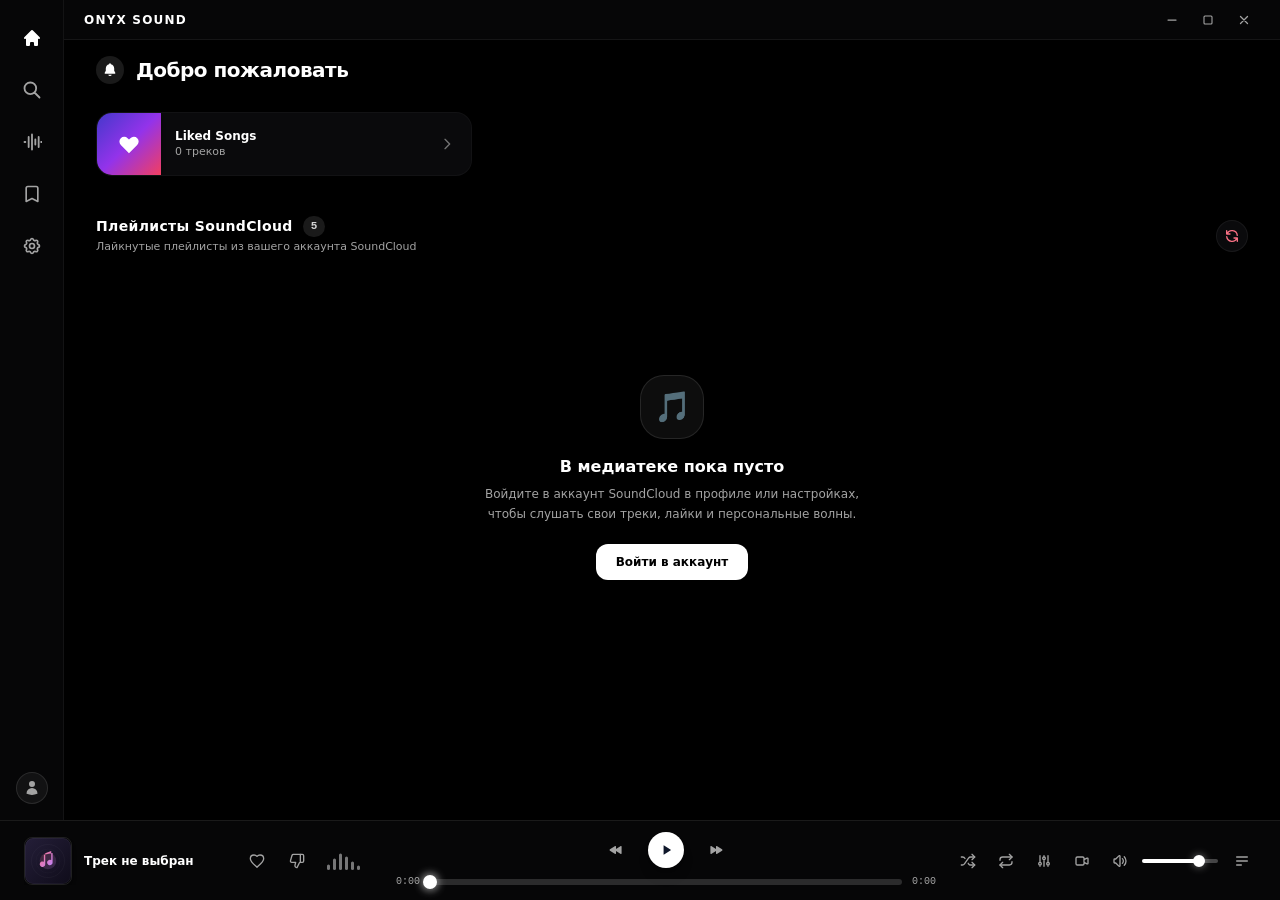
==== commit 24574fe7: "Release v1.2.0: faster playback startup, wave sad mood accuracy, and UI alignment" ====
--- a/ui/index.html
+++ b/ui/index.html
@@ -3724,7 +3724,6 @@
 
 
 
-    #immersive-like-btn > svg { scale: 0.8; }
     #immersive-eq-btn > svg { scale: 1.25; }
     #immersive-volume-btn > svg { scale: 1.1; }
 
@@ -3773,14 +3772,65 @@
     }
 
     .karaoke-controls {
-      display: grid;
-      grid-template-columns: repeat(9, minmax(0, 1fr));
+      display: flex;
       align-items: center;
-      justify-items: center;
-    }
-
-    .karaoke-controls #immersive-shuffle-btn {
-      grid-column: 3;
+      justify-content: space-between;
+      gap: 20px;
+    }
+
+    .karaoke-control-group {
+      display: flex;
+      align-items: center;
+      justify-content: flex-start;
+      gap: 6px;
+      min-width: 0;
+    }
+
+    .karaoke-control-group.playback {
+      justify-content: center;
+      gap: 10px;
+    }
+
+    .karaoke-control-group.utilities {
+      justify-content: flex-end;
+    }
+
+    .karaoke-control-group > button:not(#immersive-play-btn),
+    .karaoke-control-group > .karaoke-volume,
+    .karaoke-volume > button {
+      width: 32px;
+      min-width: 32px;
+      height: 32px;
+      padding: 0;
+      display: inline-flex;
+      align-items: center;
+      justify-content: center;
+      line-height: 1;
+      border-radius: 9999px;
+    }
+
+    .karaoke-control-group > button:not(#immersive-play-btn) > svg,
+    .karaoke-volume > button > svg {
+      max-width: 100%;
+    }
+
+    #immersive-dislike-btn > svg {
+      width: 15px;
+      height: 15px;
+    }
+
+    #wave-feed-refresh[aria-busy="true"] {
+      cursor: progress;
+    }
+
+    @media (prefers-reduced-motion: no-preference) {
+      #wave-feed-refresh[aria-busy="true"] > svg {
+        animation: wave-refresh-spin 700ms linear infinite;
+      }
+
+      @keyframes wave-refresh-spin {
+        to { transform: rotate(360deg); }
+      }
     }
 
     .karaoke-volume-popover {
@@ -3934,21 +3984,8 @@
 
 
       width: 12px !important;
-
-
-
-
-
-
-
       height: 12px !important;
-
-
-
-
-
-
-
+      margin-top: -4px !important;
       border-radius: 50% !important;
 
 
@@ -5860,10 +5897,20 @@
               <span>Эфир волны</span>
               <span id="wave-queue-count" class="text-xs text-neutral-500 font-normal">0 треков</span>
             </h3>
-            <button id="wave-feed-refresh" onclick="refreshWaveFeed()" class="text-xs text-neutral-400 hover:text-white px-2.5 py-1 rounded-lg border border-white/10 transition-colors cursor-pointer flex items-center gap-1">
-              <svg class="w-3.5 h-3.5" fill="none" stroke="currentColor" viewBox="0 0 24 24"><path stroke-linecap="round" stroke-linejoin="round" stroke-width="2" d="M4 4v5h.582m15.356 2A8.001 8.001 0 004.582 9m0 0H9m11 11v-5h-.581m0 0a8.003 8.003 0 01-15.357-2m15.357 2H15"/></svg>
-              <span>Сменить треки</span>
-            </button>
+            <div class="flex items-center gap-2 shrink-0">
+              <button id="wave-hidden-btn" onclick="openHiddenDislikesModal()" class="text-xs text-neutral-300 hover:text-white px-2.5 py-1 rounded-lg border border-white/10 transition-colors cursor-pointer flex items-center gap-1.5" title="Скрытые треки и артисты">
+                <svg class="w-3.5 h-3.5 shrink-0" style="color: var(--accent);" viewBox="0 0 24 24" fill="none" stroke="currentColor" stroke-width="2" stroke-linecap="round" stroke-linejoin="round">
+                  <path d="M17 14V2"/>
+                  <path d="M9 18.12 10 14H4.17a2 2 0 0 1-1.92-2.56l2.33-8A2 2 0 0 1 6.5 2H20a2 2 0 0 1 2 2v8a2 2 0 0 1-2 2h-2.76a2 2 0 0 0-1.79 1.11L12 22a3.13 3.13 0 0 1-3-3.88Z"/>
+                </svg>
+                <span>Скрытые</span>
+                <span id="wave-hidden-count" class="px-1.5 py-0.5 rounded-full text-[10px] font-bold leading-none" style="background: color-mix(in srgb, var(--accent) 20%, transparent); color: var(--accent);">0</span>
+              </button>
+              <button id="wave-feed-refresh" type="button" aria-busy="false" onclick="refreshWaveFeed()" class="text-xs text-neutral-400 hover:text-white px-2.5 py-1 rounded-lg border border-white/10 transition-colors cursor-pointer flex items-center gap-1">
+                <svg class="w-3.5 h-3.5" fill="none" stroke="currentColor" viewBox="0 0 24 24"><path stroke-linecap="round" stroke-linejoin="round" stroke-width="2" d="M4 4v5h.582m15.356 2A8.001 8.001 0 004.582 9m0 0H9m11 11v-5h-.581m0 0a8.003 8.003 0 01-15.357-2m15.357 2H15"/></svg>
+                <span>Сменить треки</span>
+              </button>
+            </div>
           </div>
 
           <!-- Контейнер треков волны -->
@@ -6205,7 +6252,7 @@
 
 
 
-      <div id="tab-settings" class="tab-content"><div class="settings-shell"><header><h1>Настройки приложения</h1><span id="settings-wordmark" class="wordmark">ONYX v1.1.23</span></header><div class="layout"><nav aria-label="Разделы настроек"><button data-group="account">Аккаунт</button><button data-group="sound">Звук и караоке</button><button data-group="discord">Discord</button><button data-group="look">Оформление</button></nav><div class="content"><div id="settings-notice" role="status"></div><div id="settings-cards">
+      <div id="tab-settings" class="tab-content"><div class="settings-shell"><header><h1>Настройки приложения</h1><span id="settings-wordmark" class="wordmark">ONYX v1.2.0</span></header><div class="layout"><nav aria-label="Разделы настроек"><button data-group="account">Аккаунт</button><button data-group="sound">Звук и караоке</button><button data-group="discord">Discord</button><button data-group="look">Оформление</button></nav><div class="content"><div id="settings-notice" role="status"></div><div id="settings-cards">
         <div class="flex items-center justify-between">
           <h1 class="text-xl font-bold text-white">Настройки приложения</h1>
           <span id="settings-app-version" class="text-xs text-neutral-400 font-mono">ONYX Edition</span>
@@ -6916,6 +6963,51 @@
 
 
 
+    <!-- Hidden Dislikes Modal -->
+    <div id="hidden-dislikes-modal" class="hidden fixed inset-0 z-50 flex items-center justify-center p-4 bg-black/65 backdrop-blur-sm" onclick="if (event.target === this) closeHiddenDislikesModal()">
+      <div id="hidden-dislikes-modal-panel" class="w-full max-w-xl overflow-hidden shadow-2xl border transition-colors" style="background: var(--panel-bg); border-color: var(--panel-border); backdrop-filter: blur(var(--glass-blur)); -webkit-backdrop-filter: blur(var(--glass-blur)); border-radius: var(--app-radius, 16px);">
+        <div class="flex items-center justify-between px-5 py-4 border-b" style="border-color: var(--panel-border);">
+          <div class="flex items-center gap-3">
+            <div class="w-9 h-9 rounded-xl flex items-center justify-center shrink-0" style="background: color-mix(in srgb, var(--accent) 16%, transparent); color: var(--accent);">
+              <svg class="w-4 h-4" viewBox="0 0 24 24" fill="none" stroke="currentColor" stroke-width="2" stroke-linecap="round" stroke-linejoin="round">
+                <path d="M17 14V2"/>
+                <path d="M9 18.12 10 14H4.17a2 2 0 0 1-1.92-2.56l2.33-8A2 2 0 0 1 6.5 2H20a2 2 0 0 1 2 2v8a2 2 0 0 1-2 2h-2.76a2 2 0 0 0-1.79 1.11L12 22a3.13 3.13 0 0 1-3-3.88Z"/>
+              </svg>
+            </div>
+            <div>
+              <h3 id="hidden-modal-title" class="text-sm font-bold text-white">Скрытые в волне</h3>
+              <p id="hidden-modal-subtitle" class="text-[11px] text-neutral-400">Дизлайкнутые треки и артисты не попадают в «Мою волну» и радио</p>
+            </div>
+          </div>
+          <button onclick="closeHiddenDislikesModal()" class="w-8 h-8 rounded-lg text-neutral-400 hover:text-white hover:bg-white/10 transition-colors cursor-pointer flex items-center justify-center" title="Закрыть">✕</button>
+        </div>
+
+        <div class="flex flex-wrap items-center justify-between gap-3 px-5 py-3 border-b" style="border-color: var(--panel-border);">
+          <div class="inline-flex p-0.5 rounded-xl border" style="background: var(--card-bg); border-color: var(--panel-border);">
+            <button id="hidden-tab-tracks" onclick="setHiddenDislikesTab('tracks')" class="px-3 py-1.5 rounded-lg text-xs font-semibold transition-all cursor-pointer flex items-center gap-1.5">
+              <span>Треки</span>
+              <span id="hidden-tracks-pill" class="px-1.5 py-0.5 rounded-full text-[10px]">0</span>
+            </button>
+            <button id="hidden-tab-artists" onclick="setHiddenDislikesTab('artists')" class="px-3 py-1.5 rounded-lg text-xs font-semibold transition-all cursor-pointer flex items-center gap-1.5">
+              <span>Артисты</span>
+              <span id="hidden-artists-pill" class="px-1.5 py-0.5 rounded-full text-[10px]">0</span>
+            </button>
+          </div>
+
+          <input id="hidden-search-input" type="text" placeholder="Поиск по треку или артисту…" oninput="renderHiddenDislikesModal()" class="flex-1 min-w-[180px] max-w-[240px] px-3 py-1.5 rounded-lg border text-xs outline-none transition-colors" style="background: var(--card-bg); border-color: var(--panel-border);">
+        </div>
+
+        <div id="hidden-modal-list" class="max-h-80 overflow-y-auto p-3 space-y-1"></div>
+
+        <div class="flex items-center justify-between px-5 py-3 border-t" style="border-color: var(--panel-border);">
+          <span id="hidden-modal-footer-note" class="text-[11px] text-neutral-500">Нажмите «Вернуть», чтобы снова разрешить рекомендации</span>
+          <button onclick="clearAllDislikes()" class="px-3 py-1.5 rounded-lg text-[11px] font-semibold border transition-colors cursor-pointer" style="border-color: color-mix(in srgb, var(--accent) 40%, transparent); background: color-mix(in srgb, var(--accent) 12%, transparent); color: var(--accent);">
+            Очистить всё
+          </button>
+        </div>
+      </div>
+    </div>
+
     <div id="queue-drawer" class="absolute right-0 top-0 bottom-0 w-80 bg-[#0d0b14]/95 backdrop-blur-xl border-l border-white/5 p-5 z-40 transform translate-x-full transition-transform duration-300 flex flex-col justify-between">
 
 
@@ -7347,11 +7439,13 @@
 
         </button>
 
-
-
-
-
-
+        <!-- Dislike Thumbs-Down Icon -->
+        <button id="dislike-btn" onclick="dislikeCurrentTrack()" class="p-1.5 rounded-full hover:bg-white/10 text-neutral-400 hover:text-rose-400 transition-all hover:scale-110 active:scale-90 cursor-pointer flex items-center justify-center select-none shrink-0" title="Не нравится (пропустить)">
+          <svg id="dislike-svg" class="w-4 h-4 transition-all duration-200" viewBox="0 0 24 24" fill="none" stroke="currentColor" stroke-width="2" stroke-linecap="round" stroke-linejoin="round">
+            <path d="M17 14V2"/>
+            <path d="M9 18.12 10 14H4.17a2 2 0 0 1-1.92-2.56l2.33-8A2 2 0 0 1 6.5 2H20a2 2 0 0 1 2 2v8a2 2 0 0 1-2 2h-2.76a2 2 0 0 0-1.79 1.11L12 22a3.13 3.13 0 0 1-3-3.88Z"/>
+          </svg>
+        </button>
 
         <!-- Beautiful Animated Waveform Visualizer -->
 
@@ -7653,15 +7747,8 @@
 
 
 
-      <div class="flex items-center justify-end gap-3.5 w-72 shrink-0 text-neutral-400">
-
-
-
-
-
-
-
-        <button id="shuffle-btn" style="transform: translateX(-6px);" onclick="toggleShuffle(); this.blur();" class="hover:text-white transition-colors cursor-pointer p-1" title="Перемешать">
+      <div class="flex items-center justify-end gap-2.5 w-72 shrink-0 text-neutral-400">
+        <button id="shuffle-btn" onclick="toggleShuffle(); this.blur();" class="inline-flex items-center justify-center w-7 h-7 shrink-0 hover:text-white transition-colors cursor-pointer" title="Перемешать">
           <svg class="w-4 h-4 pointer-events-none" viewBox="0 0 24 24" fill="none" stroke="currentColor" stroke-width="2" stroke-linecap="round" stroke-linejoin="round">
             <path d="M2 18h1.4c1.3 0 2.5-.6 3.3-1.7l6.1-8.6c.7-1.1 2-1.7 3.3-1.7H22"/>
             <path d="m18 2 4 4-4 4"/>
@@ -7671,13 +7758,7 @@
           </svg>
         </button>
 
-
-
-
-
-
-
-        <button id="repeat-btn" onclick="toggleRepeat(); this.blur();" class="hover:text-white transition-colors cursor-pointer p-1" title="Повтор">
+        <button id="repeat-btn" onclick="toggleRepeat(); this.blur();" class="inline-flex items-center justify-center w-7 h-7 shrink-0 hover:text-white transition-colors cursor-pointer" title="Повтор">
           <svg class="w-4 h-4 pointer-events-none" viewBox="0 0 24 24" fill="none" stroke="currentColor" stroke-width="2" stroke-linecap="round" stroke-linejoin="round">
             <path d="m17 2 4 4-4 4"/>
             <path d="M3 11v-1a4 4 0 0 1 4-4h14"/>
@@ -7686,164 +7767,27 @@
           </svg>
         </button>
 
-
-
-
-
-
-
-        
-
-
-
-
-
-
-
         <!-- Equalizer & Audio Presets Button -->
-
-
-
-
-
-
-
-        <button id="eq-btn" class="hover:text-white transition-colors cursor-pointer relative p-1" title="Эквалайзер и звук (5 полос, Студийные пресеты)">
-
-
-
-
-
-
-
+        <button id="eq-btn" class="inline-flex items-center justify-center w-7 h-7 shrink-0 hover:text-white transition-colors cursor-pointer relative" title="Эквалайзер и звук (5 полос, Студийные пресеты)">
           <svg class="w-4 h-4" fill="none" stroke="currentColor" viewBox="0 0 24 24"><path stroke-linecap="round" stroke-linejoin="round" stroke-width="2" d="M12 6V4m0 2a2 2 0 100 4m0-4a2 2 0 110 4m-6 8a2 2 0 100-4m0 4a2 2 0 110-4m0 4v2m0-6V4m6 6v10m6-2a2 2 0 100-4m0 4a2 2 0 110-4m0 4v2m0-6V4"/></svg>
-
-
-
-
-
-
-
         </button>
 
-
-
-
-
-
-
         <!-- OBS / Streamer Overlay Button -->
-
-
-
-
-
-
-
-        <button id="obs-overlay-btn" class="hover:text-white transition-colors cursor-pointer p-1" title="Виджет для OBS / Стрима">
-
-
-
-
-
-
-
+        <button id="obs-overlay-btn" class="inline-flex items-center justify-center w-7 h-7 shrink-0 hover:text-white transition-colors cursor-pointer" title="Виджет для OBS / Стрима">
           <svg class="w-4 h-4" fill="none" stroke="currentColor" viewBox="0 0 24 24"><path stroke-linecap="round" stroke-linejoin="round" stroke-width="2" d="M15 10l4.553-2.276A1 1 0 0121 8.618v6.764a1 1 0 01-1.447.894L15 14M5 18h8a2 2 0 002-2V8a2 2 0 00-2-2H5a2 2 0 00-2 2v8a2 2 0 002 2z"/></svg>
-
-
-
-
-
-
-
         </button>
 
-
-
-
-
-
-
         <!-- Volume slider -->
-
-
-
-
-
-
-
-        <div class="flex items-center gap-2">
-
-
-
-
-
-
-
-          <button id="volume-icon-btn" onclick="toggleMute()" class="hover:text-white transition-colors cursor-pointer" title="Громкость">
-
-
-
-
-
-
-
+        <div class="flex items-center gap-2 h-7 shrink-0">
+          <button id="volume-icon-btn" onclick="toggleMute()" class="inline-flex items-center justify-center w-7 h-7 shrink-0 hover:text-white transition-colors cursor-pointer" title="Громкость">
             <svg class="w-4 h-4" fill="none" stroke="currentColor" viewBox="0 0 24 24"><path stroke-linecap="round" stroke-linejoin="round" stroke-width="2" d="M15.536 8.464a5 5 0 010 7.072m2.828-9.9a9 9 0 010 12.728M5.586 15H4a1 1 0 01-1-1v-4a1 1 0 011-1h1.586l4.707-4.707C10.923 3.663 12 4.109 12 5v14c0 .891-1.077 1.337-1.707.707L5.586 15z"/></svg>
-
-
-
-
-
-
-
           </button>
-
-
-
-
-
-
-
-          <input id="volume-slider" type="range" min="0" max="100" value="80" class="cursor-pointer">
-
-
-
-
-
-
-
+          <input id="volume-slider" type="range" min="0" max="100" value="80" class="block m-0 cursor-pointer">
         </div>
 
-
-
-
-
-
-
         <!-- Queue Drawer Toggle -->
-
-
-
-
-
-
-
-        <button id="toggle-queue-btn" class="hover:text-white transition-colors cursor-pointer p-1" title="Очередь воспроизведения">
-
-
-
-
-
-
-
+        <button id="toggle-queue-btn" class="inline-flex items-center justify-center w-7 h-7 shrink-0 hover:text-white transition-colors cursor-pointer" title="Очередь воспроизведения">
           <svg class="w-4 h-4" fill="none" stroke="currentColor" viewBox="0 0 24 24"><path stroke-linecap="round" stroke-linejoin="round" stroke-width="2" d="M4 6h16M4 12h16M4 18h7"/></svg>
-
-
-
-
-
-
-
         </button>
 
 
@@ -7988,14 +7932,15 @@
 
 
 
-          <div class="w-9 h-9 rounded-lg bg-[#22212b] border border-white/5 flex items-center justify-center shrink-0">
-
-
-
-
-
-
-
+          <div class="login-avatar relative overflow-hidden w-9 h-9 rounded-lg bg-[#22212b] border border-white/5 flex items-center justify-center shrink-0">
+
+
+
+
+
+
+
+            <img id="modal-user-avatar" alt="" hidden class="absolute inset-0 w-full h-full object-cover" onerror="this.hidden=true">
             <svg class="w-5 h-5 text-white/80" fill="currentColor" viewBox="0 0 24 24"><path d="M12 3v10.55c-.59-.34-1.27-.55-2-.55-2.21 0-4 1.79-4 4s1.79 4 4 4 4-1.79 4-4V7h4V3h-6z"/></svg>
 
 
@@ -8074,7 +8019,7 @@
       </div>
 
       <!-- Explanatory note about Account Requirement -->
-      <div class="p-3.5 rounded-xl bg-[#191512] border border-[#ff5500]/25 text-neutral-300 text-xs leading-relaxed">
+      <div class="login-note p-3.5 rounded-xl bg-[#191512] border border-[#ff5500]/25 text-neutral-300 text-xs leading-relaxed">
         <div class="flex items-center gap-1.5 text-[#ff7722] font-semibold text-xs mb-1">
           <svg class="w-4 h-4 text-[#ff5500] shrink-0" fill="none" stroke="currentColor" viewBox="0 0 24 24"><path stroke-linecap="round" stroke-linejoin="round" stroke-width="2" d="M12 15v2m-6 4h12a2 2 0 002-2v-6a2 2 0 00-2-2H6a2 2 0 00-2 2v6a2 2 0 002 2zm10-10V7a4 4 0 00-8 0v4h8z"/></svg>
           <span>Вход только через аккаунт</span>
@@ -8087,7 +8032,7 @@
       <!-- Divider -->
       <div class="relative flex items-center justify-center pt-1">
         <div class="border-t border-[#232328] w-full"></div>
-        <span class="bg-[#111114] px-2.5 text-[10px] text-neutral-500 uppercase tracking-wider font-medium whitespace-nowrap">или вручную по OAuth токену</span>
+        <span class="login-divider-label bg-[#111114] px-2.5 text-[10px] text-neutral-500 uppercase tracking-wider font-medium whitespace-nowrap">или вручную по OAuth токену</span>
         <div class="border-t border-[#232328] w-full"></div>
       </div>
 
@@ -8577,59 +8522,71 @@
 
 
         <!-- Karaoke playback controls -->
-          <div class="karaoke-controls relative z-20 w-full max-w-[464px] px-2 pt-1 select-none" style="pointer-events: auto !important;">
-            <button id="immersive-like-btn" onclick="toggleCurrentTrackLike()" class="p-2 text-neutral-400 hover:text-white transition-all hover:scale-110 active:scale-90 cursor-pointer" title="Нравится" style="pointer-events: auto !important;">
-                <svg id="immersive-like-svg" class="w-5 h-5 pointer-events-none transition-all duration-200" viewBox="0 0 24 24" fill="none" stroke="currentColor" stroke-width="2">
-                  <path stroke-linecap="round" stroke-linejoin="round" d="M12 21.35l-1.45-1.32C5.4 15.36 2 12.28 2 8.5 2 5.42 4.42 3 7.5 3c1.74 0 3.41.81 4.5 2.09C13.09 3.81 14.76 3 16.5 3 19.58 3 22 5.42 22 8.5c0 3.78-3.4 6.86-8.55 11.54L12 21.35z"/>
+          <div class="karaoke-controls relative z-20 w-full max-w-lg px-4 pt-1 select-none" style="pointer-events: auto !important;">
+            <div class="karaoke-control-group">
+              <button id="immersive-like-btn" onclick="toggleCurrentTrackLike()" class="text-neutral-400 hover:text-white transition-all hover:scale-110 active:scale-90 cursor-pointer" title="Нравится" style="pointer-events: auto !important;">
+                  <svg id="immersive-like-svg" class="w-4 h-4 pointer-events-none transition-all duration-200" viewBox="0 0 24 24" fill="none" stroke="currentColor" stroke-width="2">
+                    <path stroke-linecap="round" stroke-linejoin="round" d="M12 21.35l-1.45-1.32C5.4 15.36 2 12.28 2 8.5 2 5.42 4.42 3 7.5 3c1.74 0 3.41.81 4.5 2.09C13.09 3.81 14.76 3 16.5 3 19.58 3 22 5.42 22 8.5c0 3.78-3.4 6.86-8.55 11.54L12 21.35z"/>
+                  </svg>
+                </button>
+                <button id="immersive-dislike-btn" onclick="dislikeCurrentTrack()" class="text-neutral-400 hover:text-rose-400 transition-all hover:scale-110 active:scale-90 cursor-pointer" title="Не нравится (пропустить)" style="pointer-events: auto !important;">
+                  <svg class="w-4 h-4 pointer-events-none transition-all duration-200" viewBox="0 0 24 24" fill="none" stroke="currentColor" stroke-width="2" stroke-linecap="round" stroke-linejoin="round">
+                    <path d="M17 14V2"/>
+                    <path d="M9 18.12 10 14H4.17a2 2 0 0 1-1.92-2.56l2.33-8A2 2 0 0 1 6.5 2H20a2 2 0 0 1 2 2v8a2 2 0 0 1-2 2h-2.76a2 2 0 0 0-1.79 1.11L12 22a3.13 3.13 0 0 1-3-3.88Z"/>
+                  </svg>
+                </button>
+            </div>
+            <div class="karaoke-control-group playback">
+              <button id="immersive-shuffle-btn" onclick="toggleShuffle(); this.blur();" class="text-neutral-400 hover:text-white transition-colors cursor-pointer" title="Перемешать" style="pointer-events: auto !important;">
+                  <svg class="w-4 h-4 pointer-events-none" viewBox="0 0 24 24" fill="none" stroke="currentColor" stroke-width="2" stroke-linecap="round" stroke-linejoin="round">
+              <path d="M2 18h1.4c1.3 0 2.5-.6 3.3-1.7l6.1-8.6c.7-1.1 2-1.7 3.3-1.7H22"/>
+              <path d="m18 2 4 4-4 4"/>
+              <path d="M2 6h1.9c1.5 0 2.9.9 3.6 2.2"/>
+              <path d="M22 18h-5.9c-1.3 0-2.6-.7-3.3-1.8l-.5-.8"/>
+              <path d="m18 14 4 4-4 4"/>
+            </svg>
+                </button>
+              <button id="immersive-prev-btn" onclick="playPrevTrack()" class="text-neutral-400 hover:text-white transition-colors cursor-pointer active:scale-90" title="Предыдущий трек" style="pointer-events: auto !important;">
+                  <svg class="w-5 h-5 fill-current pointer-events-none" viewBox="0 0 20 20"><path d="M8.445 14.832A1 1 0 0010 14v-2.798l5.445 3.63A1 1 0 0017 14V6a1 1 0 00-1.555-.832L10 8.798V6a1 1 0 00-1.555-.832l-6 4a1 1 0 000 1.664l6 4z"/></svg>
+                </button>
+              <button id="immersive-play-btn" onclick="togglePlay()" class="w-10 h-10 rounded-full flex items-center justify-center bg-white text-black font-bold shadow-2xl transition-all hover:scale-105 active:scale-95 cursor-pointer shrink-0" title="Воспроизведение / Пауза" style="pointer-events: auto !important;">
+                  <svg id="immersive-play-icon" class="w-4 h-4 fill-black pointer-events-none" viewBox="0 0 24 24">
+                    <path transform="translate(1.375 0)" d="M7 5.5v13a.5.5 0 0 0 .76.43l10-6.5a.5.5 0 0 0 0-.86l-10-6.5A.5.5 0 0 0 7 5.5z"/>
+                  </svg>
+                  <svg id="immersive-pause-icon" class="w-4 h-4 fill-black hidden pointer-events-none" viewBox="0 0 24 24">
+                    <rect x="6" y="4" width="4" height="16" rx="1.5"/>
+                    <rect x="14" y="4" width="4" height="16" rx="1.5"/>
+                  </svg>
+                </button>
+              <button id="immersive-next-btn" onclick="playNextTrack()" class="text-neutral-400 hover:text-white transition-colors cursor-pointer active:scale-90" title="Следующий трек" style="pointer-events: auto !important;">
+                  <svg class="w-5 h-5 fill-current pointer-events-none" viewBox="0 0 20 20"><path d="M4.555 5.168A1 1 0 003 6v8a1 1 0 001.555.832L10 11.202V14a1 1 0 001.555.832l6-4a1 1 0 000-1.664l-6-4A1 1 0 0010 6v2.798L4.555 5.168z"/></svg>
+                </button>
+              <button id="immersive-repeat-btn" onclick="toggleRepeat(); this.blur();" class="text-neutral-400 hover:text-white transition-colors cursor-pointer" title="Повтор" style="pointer-events: auto !important;">
+                  <svg class="w-4 h-4 pointer-events-none" viewBox="0 0 24 24" fill="none" stroke="currentColor" stroke-width="2" stroke-linecap="round" stroke-linejoin="round">
+              <path d="m17 2 4 4-4 4"/>
+              <path d="M3 11v-1a4 4 0 0 1 4-4h14"/>
+              <path d="m7 22-4-4 4-4"/>
+              <path d="M21 13v1a4 4 0 0 1-4 4H3"/>
+            </svg>
+                </button>
+            </div>
+            <div class="karaoke-control-group utilities">
+              <button id="immersive-queue-btn" type="button" onclick="toggleQueueDrawer(true)" class="text-neutral-400 hover:text-white transition-colors cursor-pointer" title="Очередь воспроизведения" aria-label="Очередь воспроизведения" aria-controls="queue-drawer">
+                <svg class="w-4 h-4 pointer-events-none" viewBox="0 0 24 24" fill="none" stroke="currentColor" stroke-width="2" stroke-linecap="round">
+                  <path d="M9 6h12M9 12h12M9 18h12M3 6h1M3 12h1M3 18h1"/>
                 </svg>
               </button>
-<button id="immersive-queue-btn" type="button" onclick="toggleQueueDrawer(true)" class="p-2 text-neutral-400 hover:text-white transition-colors cursor-pointer" title="Очередь воспроизведения" aria-label="Очередь воспроизведения" aria-controls="queue-drawer">
-              <svg class="w-4 h-4 pointer-events-none" viewBox="0 0 24 24" fill="none" stroke="currentColor" stroke-width="2" stroke-linecap="round">
-                <path d="M9 6h12M9 12h12M9 18h12M3 6h1M3 12h1M3 18h1"/>
-              </svg>
-            </button>
-            <button id="immersive-shuffle-btn" onclick="toggleShuffle(); this.blur();" class="p-2 text-neutral-400 hover:text-white transition-colors cursor-pointer" title="Перемешать" style="pointer-events: auto !important;">
-                <svg class="w-4 h-4 pointer-events-none" viewBox="0 0 24 24" fill="none" stroke="currentColor" stroke-width="2" stroke-linecap="round" stroke-linejoin="round">
-            <path d="M2 18h1.4c1.3 0 2.5-.6 3.3-1.7l6.1-8.6c.7-1.1 2-1.7 3.3-1.7H22"/>
-            <path d="m18 2 4 4-4 4"/>
-            <path d="M2 6h1.9c1.5 0 2.9.9 3.6 2.2"/>
-            <path d="M22 18h-5.9c-1.3 0-2.6-.7-3.3-1.8l-.5-.8"/>
-            <path d="m18 14 4 4-4 4"/>
-          </svg>
-              </button>
-            <button id="immersive-prev-btn" onclick="playPrevTrack()" class="p-2 text-neutral-400 hover:text-white transition-colors cursor-pointer active:scale-90" title="Предыдущий трек" style="pointer-events: auto !important;">
-                <svg class="w-5 h-5 fill-current pointer-events-none" viewBox="0 0 20 20"><path d="M8.445 14.832A1 1 0 0010 14v-2.798l5.445 3.63A1 1 0 0017 14V6a1 1 0 00-1.555-.832L10 8.798V6a1 1 0 00-1.555-.832l-6 4a1 1 0 000 1.664l6 4z"/></svg>
-              </button>
-            <button id="immersive-play-btn" onclick="togglePlay()" class="w-10 h-10 rounded-full flex items-center justify-center bg-white text-black font-bold shadow-2xl transition-all hover:scale-105 active:scale-95 cursor-pointer shrink-0" title="Воспроизведение / Пауза" style="pointer-events: auto !important;">
-                <svg id="immersive-play-icon" class="w-4 h-4 fill-black pointer-events-none" viewBox="0 0 24 24">
-                  <path transform="translate(1.375 0)" d="M7 5.5v13a.5.5 0 0 0 .76.43l10-6.5a.5.5 0 0 0 0-.86l-10-6.5A.5.5 0 0 0 7 5.5z"/>
-                </svg>
-                <svg id="immersive-pause-icon" class="w-4 h-4 fill-black hidden pointer-events-none" viewBox="0 0 24 24">
-                  <rect x="6" y="4" width="4" height="16" rx="1.5"/>
-                  <rect x="14" y="4" width="4" height="16" rx="1.5"/>
-                </svg>
-              </button>
-            <button id="immersive-next-btn" onclick="playNextTrack()" class="p-2 text-neutral-400 hover:text-white transition-colors cursor-pointer active:scale-90" title="Следующий трек" style="pointer-events: auto !important;">
-                <svg class="w-5 h-5 fill-current pointer-events-none" viewBox="0 0 20 20"><path d="M4.555 5.168A1 1 0 003 6v8a1 1 0 001.555.832L10 11.202V14a1 1 0 001.555.832l6-4a1 1 0 000-1.664l-6-4A1 1 0 0010 6v2.798L4.555 5.168z"/></svg>
-              </button>
-            <button id="immersive-repeat-btn" onclick="toggleRepeat(); this.blur();" class="p-2 text-neutral-400 hover:text-white transition-colors cursor-pointer" title="Повтор" style="pointer-events: auto !important;">
-                <svg class="w-4 h-4 pointer-events-none" viewBox="0 0 24 24" fill="none" stroke="currentColor" stroke-width="2" stroke-linecap="round" stroke-linejoin="round">
-            <path d="m17 2 4 4-4 4"/>
-            <path d="M3 11v-1a4 4 0 0 1 4-4h14"/>
-            <path d="m7 22-4-4 4-4"/>
-            <path d="M21 13v1a4 4 0 0 1-4 4H3"/>
-          </svg>
-              </button>
-            <button id="immersive-eq-btn" type="button" class="p-2 shrink-0 rounded-full text-neutral-400 hover:bg-white/10 hover:text-white focus-visible:ring-2 focus-visible:ring-white/50 transition-colors cursor-pointer" title="Эквалайзер" aria-label="Эквалайзер" aria-controls="eq-popover" style="pointer-events: auto !important;">
-                <svg class="w-4 h-4" fill="none" stroke="currentColor" viewBox="0 0 24 24"><path stroke-linecap="round" stroke-linejoin="round" stroke-width="2" d="M12 6V4m0 2a2 2 0 100 4m0-4a2 2 0 110 4m-6 8a2 2 0 100-4m0 4a2 2 0 110-4m0 4v2m0-6V4m6 6v10m6-2a2 2 0 100-4m0 4a2 2 0 110-4m0 4v2m0-6V4"/></svg>
-              </button>
-            <div class="karaoke-volume relative grid h-10 w-10 place-items-center">
-              <button id="immersive-volume-btn" onclick="toggleMute()" class="grid h-8 w-8 shrink-0 place-items-center rounded-full text-neutral-400 hover:bg-white/10 hover:text-white focus-visible:ring-2 focus-visible:ring-white/50 transition-colors cursor-pointer" title="Громкость" style="pointer-events: auto !important;">
-                <svg id="immersive-volume-icon" class="w-4 h-4 pointer-events-none" fill="none" stroke="currentColor" viewBox="0 0 24 24"><path stroke-linecap="round" stroke-linejoin="round" stroke-width="2" d="M15.536 8.464a5 5 0 010 7.072m2.828-9.9a9 9 0 010 12.728M5.586 15H4a1 1 0 01-1-1v-4a1 1 0 011-1h1.586l4.707-4.707C10.923 3.663 12 4.109 12 5v14c0 .891-1.077 1.337-1.707.707L5.586 15z"/></svg>
-              </button>
-              <div class="karaoke-volume-popover">
-                <div class="karaoke-volume-panel card-glass border border-white/10 rounded-full shadow-xl">
-                  <input id="immersive-volume-slider" type="range" min="0" max="100" value="80" class="min-w-0 cursor-pointer custom-range-slider focus-visible:ring-2 focus-visible:ring-white/50" title="Громкость" style="pointer-events: auto !important;">
+              <button id="immersive-eq-btn" type="button" class="shrink-0 text-neutral-400 hover:bg-white/10 hover:text-white focus-visible:ring-2 focus-visible:ring-white/50 transition-colors cursor-pointer" title="Эквалайзер" aria-label="Эквалайзер" aria-controls="eq-popover" style="pointer-events: auto !important;">
+                  <svg class="w-4 h-4" fill="none" stroke="currentColor" viewBox="0 0 24 24"><path stroke-linecap="round" stroke-linejoin="round" stroke-width="2" d="M12 6V4m0 2a2 2 0 100 4m0-4a2 2 0 110 4m-6 8a2 2 0 100-4m0 4a2 2 0 110-4m0 4v2m0-6V4m6 6v10m6-2a2 2 0 100-4m0 4a2 2 0 110-4m0 4v2m0-6V4"/></svg>
+                </button>
+              <div class="karaoke-volume relative">
+                <button id="immersive-volume-btn" onclick="toggleMute()" class="shrink-0 text-neutral-400 hover:bg-white/10 hover:text-white focus-visible:ring-2 focus-visible:ring-white/50 transition-colors cursor-pointer" title="Громкость" style="pointer-events: auto !important;">
+                  <svg id="immersive-volume-icon" class="w-4 h-4 pointer-events-none" fill="none" stroke="currentColor" viewBox="0 0 24 24"><path stroke-linecap="round" stroke-linejoin="round" stroke-width="2" d="M15.536 8.464a5 5 0 010 7.072m2.828-9.9a9 9 0 010 12.728M5.586 15H4a1 1 0 01-1-1v-4a1 1 0 011-1h1.586l4.707-4.707C10.923 3.663 12 4.109 12 5v14c0 .891-1.077 1.337-1.707.707L5.586 15z"/></svg>
+                </button>
+                <div class="karaoke-volume-popover">
+                  <div class="karaoke-volume-panel card-glass border border-white/10 rounded-full shadow-xl">
+                    <input id="immersive-volume-slider" type="range" min="0" max="100" value="80" class="min-w-0 cursor-pointer custom-range-slider focus-visible:ring-2 focus-visible:ring-white/50" title="Громкость" style="pointer-events: auto !important;">
+                  </div>
                 </div>
               </div>
             </div>
@@ -10300,7 +10257,7 @@
     var waveActiveMood = null;
     var isWaveStarting = false;
     var lastNonWavePlayRequestId = 0;
-    const waveSelectionVersion = 3;
+    const waveSelectionVersion = 4;
     var wavePlayedIds = new Set();
     var isWaveLoadingMore = false;
     window.isWaveActive = false;
@@ -15509,9 +15466,8 @@
     const STREAM_URL_TTL_MS = 5 * 60 * 1000;
 
     function streamUrlExpiresAtMs(url) {
-      if (typeof url !== 'string' || !url) return null;
       try {
-        const parsed = new URL(url);
+        const parsed = new URL(typeof url === 'string' ? url : url?.url);
         const policyParam = parsed.searchParams.get('Policy');
         if (policyParam) {
           const b64 = policyParam.replace(/-/g, '+').replace(/_/g, '/').replace(/~/g, '=');
@@ -15519,7 +15475,7 @@
           const epoch = Number(json?.Statement?.[0]?.Condition?.DateLessThan?.['AWS:EpochTime']);
           if (Number.isFinite(epoch) && epoch > 0) return epoch * 1000;
         }
-        const exp = Number(parsed.searchParams.get('expires'));
+        const exp = Number(parsed.searchParams.get('Expires') || parsed.searchParams.get('expires'));
         if (Number.isFinite(exp) && exp > 0) return exp * 1000;
       } catch (_) {}
       return null;
@@ -15542,7 +15498,10 @@
       const url = streamUrlCache.get(String(trackId));
       const cachedAt = streamUrlCacheAt.get(String(trackId)) || 0;
       const expiresAt = streamUrlExpiresAtMs(url);
-      if (Date.now() - cachedAt > STREAM_URL_TTL_MS || (expiresAt != null && expiresAt - Date.now() < 60 * 1000)) {
+      const validUntil = expiresAt != null
+        ? Math.min(expiresAt - 60_000, cachedAt + 60 * 60_000)
+        : cachedAt + STREAM_URL_TTL_MS;
+      if (Date.now() >= validUntil) {
         invalidateStreamUrl(trackId);
         return null;
       }
@@ -15565,10 +15524,27 @@
     }
 
 
+    // Start at most one speculative resolution after the pointer settles on a track.
+    let hoveredStreamRow = null;
+    let hoverStreamTimer = null;
+    document.addEventListener('pointerover', event => {
+      if (event.pointerType !== 'mouse') return;
+      const row = event.target.closest?.('[data-track-id]');
+      if (row === hoveredStreamRow) return;
+      hoveredStreamRow = row;
+      clearTimeout(hoverStreamTimer);
+      if (!row) return;
+      hoverStreamTimer = setTimeout(() => {
+        if (row.matches(':hover') && streamRequests.size === 0) warmStreamUrl(row.dataset.trackId);
+      }, 300);
+    });
+
     function warmStreamUrl(trackId) {
-      if (trackId && !getCachedStreamUrl(trackId)) {
-        requestStreamUrl(trackId).then(url => cacheStreamUrl(trackId, url)).catch(() => {});
-      }
+      if (!trackId || getCachedStreamUrl(trackId)) return Promise.resolve(null);
+      return requestStreamUrl(trackId).then(url => {
+        if (url) cacheStreamUrl(trackId, url);
+        return url;
+      }).catch(() => null);
     }
 
     // Visible feedback while a stream is resolved (YouTube fallback can take a few seconds).
@@ -15615,15 +15591,33 @@
       } catch (_) {}
     }
 
-    function prefetchNextTrack(index) {
+    let prefetchGeneration = 0;
+    async function prefetchNextTrack(index) {
+      const generation = ++prefetchGeneration;
+      const queue = currentQueue;
+      const stillCurrent = () => generation === prefetchGeneration && currentQueue === queue;
       if (!currentQueue || index < 0 || index >= currentQueue.length) return;
       const nextT = currentQueue[index];
       if (!nextT || !nextT.id) return;
-      warmStreamUrl(nextT.id);
+      const lookahead = (typeof isShuffle !== 'undefined' && isShuffle && typeof getShuffleUpcomingIndices === 'function')
+        ? getShuffleUpcomingIndices().filter(i => i !== index).slice(0, 2)
+        : [index + 1, index + 2].filter(i => i >= 0 && i < currentQueue.length);
+
       // 2. Prefetch and pre-transcribe lyrics in advance before the song plays!
       setTimeout(() => {
-        prefetchLyricsForTrack(nextT);
+        if (stillCurrent()) prefetchLyricsForTrack(nextT);
       }, 1200);
+
+      // Warm sequentially so YouTube fallback tracks don't spawn competing yt-dlp processes.
+      await warmStreamUrl(nextT.id);
+      for (const idx of lookahead) {
+        if (!stillCurrent()) return;
+        const t = currentQueue[idx];
+        if (!t || !t.id || getCachedStreamUrl(t.id)) continue;
+        await new Promise(r => setTimeout(r, 150));
+        if (!stillCurrent()) return;
+        await warmStreamUrl(t.id);
+      }
     }
 
     const crossfadeInput = document.getElementById('crossfade-duration');
@@ -15669,6 +15663,7 @@
       const hls = new Hls({
         enableWorker: true,
         lowLatencyMode: false,
+        startFragPrefetch: true,
         backBufferLength: 30,
         maxBufferLength: 30,
         maxMaxBufferLength: 120,
@@ -15876,6 +15871,7 @@
         }
 
         if (!currentQueue || index < 0 || index >= currentQueue.length) return;
+        ++prefetchGeneration;
         currentTrackIndex = index;
         const track = currentQueue[currentTrackIndex];
         if (!track) return;
@@ -17676,6 +17672,9 @@
       if (typeof updateQueueDrawer === 'function') {
         updateQueueDrawer();
       }
+      if (typeof prefetchNextTrack === 'function' && typeof nextQueuedTrackIndex === 'function') {
+        prefetchNextTrack(nextQueuedTrackIndex());
+      }
       saveSessionState();
     }
     window.toggleShuffle = toggleShuffle;
@@ -17794,8 +17793,8 @@
         queueDrawer.classList.add('translate-x-full');
         parent.insertBefore(queueDrawer, inKaraoke ? null : queueDrawerNextSibling);
       }
-      if (queueDrawer.classList.contains('translate-x-full')) updateQueueDrawer();
-      queueDrawer.classList.toggle('translate-x-full');
+      const closed = queueDrawer.classList.toggle('translate-x-full');
+      if (!closed) updateQueueDrawer();
     }
 
     toggleQueueBtn.addEventListener('click', () => toggleQueueDrawer());
@@ -17815,6 +17814,7 @@
 
 
     function updateQueueDrawer() {
+      if (queueDrawer.classList.contains('translate-x-full')) return;
       const currentTitle = document.getElementById('queue-current-title');
       const currentArtist = document.getElementById('queue-current-artist');
       const currentCover = document.getElementById('queue-current-cover');
@@ -20374,6 +20374,18 @@
         refreshBtn.style.background = isLight ? '#f1f5f9' : 'rgba(255, 255, 255, 0.05)';
         refreshBtn.style.borderColor = isLight ? '#e2e8f0' : 'rgba(255, 255, 255, 0.1)';
       }
+      const hiddenBtn = document.getElementById('wave-hidden-btn');
+      if (hiddenBtn) {
+        hiddenBtn.style.color = isLight ? '#334155' : '#d4d4d8';
+        hiddenBtn.style.background = isLight ? '#f1f5f9' : 'rgba(255, 255, 255, 0.05)';
+        hiddenBtn.style.borderColor = isLight ? '#e2e8f0' : 'rgba(255, 255, 255, 0.1)';
+      }
+      if (typeof renderHiddenDislikesModal === 'function') {
+        const modal = document.getElementById('hidden-dislikes-modal');
+        if (modal && !modal.classList.contains('hidden')) {
+          renderHiddenDislikesModal();
+        }
+      }
 
       // Update mood chips
       document.querySelectorAll('.wave-mood-chip').forEach(chip => {
@@ -20442,7 +20454,7 @@
       }
     }
 
-    function renderWaveTrackList() {
+    function renderWaveTrackList(animateRefresh = false) {
       const container = document.getElementById('wave-track-list');
       const countEl = document.getElementById('wave-queue-count');
       if (!container) return;
@@ -20502,13 +20514,19 @@
             <div class="w-6 flex items-center justify-center shrink-0">
               ${iconHtml}
             </div>
-            <img src="${escapeMarkup(t.cover || DEFAULT_COVER)}" onerror="this.onerror=null; this.src=DEFAULT_COVER;" class="w-10 h-10 rounded-lg object-cover shrink-0 shadow-sm">
+            <img src="${escapeMarkup(t.cover || DEFAULT_COVER)}" decoding="async" onerror="this.onerror=null; this.src=DEFAULT_COVER;" class="w-10 h-10 rounded-lg object-cover shrink-0 shadow-sm">
             <div class="truncate min-w-0">
               <div class="text-xs truncate" style="${isCurrent ? `color: ${wt.activeTrackTitle}; font-weight: bold;` : ''}">${escapeMarkup(t.title)}</div>
               <div class="text-[11px] ${isLight ? 'text-slate-500' : 'text-neutral-400'} truncate">${escapeMarkup(t.artist)}</div>
             </div>
           </div>
-          <div class="flex items-center gap-3 shrink-0">
+          <div class="flex items-center gap-2 shrink-0">
+            <button class="wave-track-dislike-btn p-1.5 opacity-0 group-hover:opacity-100 ${isLight ? 'text-slate-400 hover:text-rose-500' : 'text-neutral-500 hover:text-rose-400'} transition-all cursor-pointer" title="Не нравится (убрать из волны)" data-id="${escapeMarkup(t.id)}">
+              <svg class="w-4 h-4 pointer-events-none" viewBox="0 0 24 24" fill="none" stroke="currentColor" stroke-width="2" stroke-linecap="round" stroke-linejoin="round">
+                <path d="M17 14V2"/>
+                <path d="M9 18.12 10 14H4.17a2 2 0 0 1-1.92-2.56l2.33-8A2 2 0 0 1 6.5 2H20a2 2 0 0 1 2 2v8a2 2 0 0 1-2 2h-2.76a2 2 0 0 0-1.79 1.11L12 22a3.13 3.13 0 0 1-3-3.88Z"/>
+              </svg>
+            </button>
             <button class="wave-track-like-btn p-1.5 ${isLight ? 'text-slate-400 hover:text-rose-500' : 'text-neutral-500 hover:text-rose-500'} transition-colors cursor-pointer" title="Добавить в любимые" data-id="${escapeMarkup(t.id)}">
               <svg class="w-4 h-4 ${t.liked ? 'fill-rose-500 text-rose-500' : 'fill-none stroke-currentColor'}" stroke-width="2" viewBox="0 0 24 24">
                 <path stroke-linecap="round" stroke-linejoin="round" d="M12 21.35l-1.45-1.32C5.4 15.36 2 12.28 2 8.5 2 5.42 4.42 3 7.5 3c1.74 0 3.41.81 4.5 2.09C13.09 3.81 14.76 3 16.5 3 19.58 3 22 5.42 22 8.5c0 3.78-3.4 6.86-8.55 11.54L12 21.35z"/>
@@ -20521,6 +20539,11 @@
         `;
 
         row.addEventListener('click', (e) => {
+          if (e.target.closest('.wave-track-dislike-btn')) {
+            e.stopPropagation();
+            dislikeTrack(t);
+            return;
+          }
           if (e.target.closest('.wave-track-like-btn')) {
             e.stopPropagation();
             toggleLike(t);
@@ -20535,6 +20558,13 @@
 
         container.appendChild(row);
       });
+
+      if (animateRefresh && !matchMedia('(prefers-reduced-motion: reduce)').matches) {
+        container.animate([
+          { opacity: 0.4, transform: 'translateY(14px)' },
+          { opacity: 1, transform: 'translateY(0)' }
+        ], { duration: 260, easing: 'ease-out' });
+      }
     }
 
     async function setWaveMood(btn, mood) {
@@ -20603,16 +20633,23 @@
     window.shuffleWaveQueue = shuffleWaveQueue;
 
     async function refreshWaveFeed() {
-      ensureWaveMemoryLoaded();
-      const mood = WaveEngine.normalizeWaveMood(waveCurrentMood);
-      const previousIds = (currentStationUrn === 'my_wave' && Array.isArray(currentQueue))
-        ? currentQueue.map(t => String(t?.id)).filter(Boolean)
-        : [];
-      if (currentStationUrn === 'my_wave' && Array.isArray(currentQueue)) {
-        rememberWaveServedTracks(currentQueue);
+      const button = document.getElementById('wave-feed-refresh');
+      if (button?.getAttribute('aria-busy') === 'true') return;
+      button?.setAttribute('aria-busy', 'true');
+      try {
+        ensureWaveMemoryLoaded();
+        const mood = WaveEngine.normalizeWaveMood(waveCurrentMood);
+        const previousIds = (currentStationUrn === 'my_wave' && Array.isArray(currentQueue))
+          ? currentQueue.map(t => String(t?.id)).filter(Boolean)
+          : [];
+        if (currentStationUrn === 'my_wave' && Array.isArray(currentQueue)) {
+          rememberWaveServedTracks(currentQueue);
+        }
+        waveSessionSalt = (waveSessionSalt + 1 + Math.floor(Math.random() * 997)) >>> 0;
+        await startWave(mood, { excludeIds: previousIds, animateRefresh: true });
+      } finally {
+        button?.setAttribute('aria-busy', 'false');
       }
-      waveSessionSalt = (waveSessionSalt + 1 + Math.floor(Math.random() * 997)) >>> 0;
-      await startWave(mood, { excludeIds: previousIds });
     }
     window.refreshWaveFeed = refreshWaveFeed;
 
@@ -20714,6 +20751,374 @@
     }
     window.isWaveTrackRecentlyPlayed = isWaveTrackRecentlyPlayed;
 
+    const WAVE_DISLIKES_KEY_PREFIX = 'onyx_wave_dislikes_v1_';
+    let waveDislikesLoadedFor = null;
+    let waveDislikesData = { trackIds: [], songKeys: [], artistCounts: {}, tagCounts: {}, trackMeta: {}, artistNames: {}, artistAvatars: {} };
+    let hiddenDislikesTab = 'tracks';
+
+    function waveDislikesUserKey() {
+      const uid = currentUser?.id != null ? String(currentUser.id) : 'guest';
+      return WAVE_DISLIKES_KEY_PREFIX + uid;
+    }
+
+    function countUniqueDislikedArtists() {
+      const seen = new Set();
+      for (const [key] of Object.entries(waveDislikesData.artistCounts || {})) {
+        const name = (waveDislikesData.artistNames?.[key] || key).trim().toLowerCase();
+        if (name) seen.add(name);
+      }
+      return seen.size;
+    }
+
+    function updateWaveHiddenCount() {
+      const el = document.getElementById('wave-hidden-count');
+      if (!el) return;
+      ensureWaveDislikesLoaded();
+      const total = waveDislikesData.trackIds.length + countUniqueDislikedArtists();
+      el.textContent = String(total);
+    }
+
+    function ensureWaveDislikesLoaded() {
+      const key = waveDislikesUserKey();
+      if (waveDislikesLoadedFor === key) return;
+      waveDislikesLoadedFor = key;
+      waveDislikesData = { trackIds: [], songKeys: [], artistCounts: {}, tagCounts: {}, trackMeta: {}, artistNames: {}, artistAvatars: {} };
+      try {
+        const raw = localStorage.getItem(key);
+        if (!raw) return;
+        const parsed = JSON.parse(raw);
+        if (!parsed || typeof parsed !== 'object') return;
+        if (Array.isArray(parsed.trackIds)) waveDislikesData.trackIds = parsed.trackIds.slice(-500).map(String);
+        if (Array.isArray(parsed.songKeys)) waveDislikesData.songKeys = parsed.songKeys.slice(-500).map(String);
+        if (parsed.artistCounts && typeof parsed.artistCounts === 'object') waveDislikesData.artistCounts = parsed.artistCounts;
+        if (parsed.tagCounts && typeof parsed.tagCounts === 'object') waveDislikesData.tagCounts = parsed.tagCounts;
+        if (parsed.trackMeta && typeof parsed.trackMeta === 'object') waveDislikesData.trackMeta = parsed.trackMeta;
+        if (parsed.artistNames && typeof parsed.artistNames === 'object') waveDislikesData.artistNames = parsed.artistNames;
+        if (parsed.artistAvatars && typeof parsed.artistAvatars === 'object') waveDislikesData.artistAvatars = parsed.artistAvatars;
+      } catch (_) {}
+    }
+
+    function persistWaveDislikes() {
+      try {
+        localStorage.setItem(waveDislikesUserKey(), JSON.stringify({
+          trackIds: waveDislikesData.trackIds.slice(-500),
+          songKeys: waveDislikesData.songKeys.slice(-500),
+          artistCounts: waveDislikesData.artistCounts,
+          tagCounts: waveDislikesData.tagCounts,
+          trackMeta: waveDislikesData.trackMeta,
+          artistNames: waveDislikesData.artistNames,
+          artistAvatars: waveDislikesData.artistAvatars,
+          updatedAt: Date.now()
+        }));
+      } catch (_) {}
+      updateWaveHiddenCount();
+    }
+
+    function getWaveDislikesState() {
+      ensureWaveDislikesLoaded();
+      return {
+        trackIds: new Set(waveDislikesData.trackIds),
+        songKeys: new Set(waveDislikesData.songKeys),
+        artistCounts: new Map(Object.entries(waveDislikesData.artistCounts || {}).map(([k, v]) => [k, Number(v) || 0])),
+        tagCounts: new Map(Object.entries(waveDislikesData.tagCounts || {}).map(([k, v]) => [k, Number(v) || 0]))
+      };
+    }
+
+    function recordTrackDislike(track) {
+      if (!track || track.id == null) return;
+      ensureWaveDislikesLoaded();
+      const sid = String(track.id);
+      pushCappedHistory(waveDislikesData.trackIds, sid, 500);
+      const songKeys = typeof WaveEngine?.waveSongKeys === 'function' ? WaveEngine.waveSongKeys(track) : [];
+      for (const k of songKeys) {
+        pushCappedHistory(waveDislikesData.songKeys, k, 500);
+      }
+      waveDislikesData.trackMeta[sid] = {
+        id: sid,
+        title: String(track.title || 'Без названия'),
+        artist: String(track.artist || 'Неизвестный артист'),
+        genre: String(track.genre || ''),
+        cover: String(track.cover || ''),
+        songKeys
+      };
+      const primaryArt = waveArtistKey(track);
+      if (primaryArt) {
+        waveDislikesData.artistCounts[primaryArt] = (waveDislikesData.artistCounts[primaryArt] || 0) + 1;
+        waveDislikesData.artistNames[primaryArt] = String(track.artist || primaryArt);
+        const avatar = String(track.user_avatar || track.cover || '').trim();
+        if (avatar && avatar !== DEFAULT_COVER) {
+          waveDislikesData.artistAvatars[primaryArt] = avatar;
+        }
+      }
+      if (typeof WaveEngine?.parseTrackTags === 'function') {
+        for (const tag of WaveEngine.parseTrackTags(track.tag_list)) {
+          waveDislikesData.tagCounts[tag] = (waveDislikesData.tagCounts[tag] || 0) + 1;
+        }
+      }
+      persistWaveDislikes();
+      prewarmedMoodQueues.clear();
+    }
+
+    function openHiddenDislikesModal() {
+      ensureWaveDislikesLoaded();
+      const modal = document.getElementById('hidden-dislikes-modal');
+      if (!modal) return;
+      modal.classList.remove('hidden');
+      renderHiddenDislikesModal();
+    }
+    window.openHiddenDislikesModal = openHiddenDislikesModal;
+
+    function closeHiddenDislikesModal() {
+      const modal = document.getElementById('hidden-dislikes-modal');
+      if (modal) modal.classList.add('hidden');
+    }
+    window.closeHiddenDislikesModal = closeHiddenDislikesModal;
+
+    function setHiddenDislikesTab(tab) {
+      hiddenDislikesTab = tab === 'artists' ? 'artists' : 'tracks';
+      renderHiddenDislikesModal();
+    }
+    window.setHiddenDislikesTab = setHiddenDislikesTab;
+
+    function restoreDislikedTrack(id) {
+      ensureWaveDislikesLoaded();
+      const sid = String(id);
+      const meta = waveDislikesData.trackMeta?.[sid];
+      waveDislikesData.trackIds = waveDislikesData.trackIds.filter(x => x !== sid);
+      if (meta && Array.isArray(meta.songKeys) && meta.songKeys.length) {
+        const drop = new Set(meta.songKeys);
+        waveDislikesData.songKeys = waveDislikesData.songKeys.filter(k => !drop.has(k));
+      }
+      if (waveDislikesData.trackMeta) delete waveDislikesData.trackMeta[sid];
+      persistWaveDislikes();
+      prewarmedMoodQueues.clear();
+      renderHiddenDislikesModal();
+    }
+    window.restoreDislikedTrack = restoreDislikedTrack;
+
+    function restoreDislikedArtist(artKey) {
+      ensureWaveDislikesLoaded();
+      const targetName = (waveDislikesData.artistNames?.[artKey] || artKey).trim().toLowerCase();
+      for (const k of Object.keys(waveDislikesData.artistCounts || {})) {
+        const kName = (waveDislikesData.artistNames?.[k] || k).trim().toLowerCase();
+        if (k === artKey || kName === targetName) {
+          delete waveDislikesData.artistCounts[k];
+          if (waveDislikesData.artistNames) delete waveDislikesData.artistNames[k];
+          if (waveDislikesData.artistAvatars) delete waveDislikesData.artistAvatars[k];
+        }
+      }
+      persistWaveDislikes();
+      prewarmedMoodQueues.clear();
+      renderHiddenDislikesModal();
+    }
+    window.restoreDislikedArtist = restoreDislikedArtist;
+
+    function clearAllDislikes() {
+      ensureWaveDislikesLoaded();
+      waveDislikesData = { trackIds: [], songKeys: [], artistCounts: {}, tagCounts: {}, trackMeta: {}, artistNames: {}, artistAvatars: {} };
+      persistWaveDislikes();
+      prewarmedMoodQueues.clear();
+      renderHiddenDislikesModal();
+    }
+    window.clearAllDislikes = clearAllDislikes;
+
+    function renderHiddenDislikesModal() {
+      ensureWaveDislikesLoaded();
+      const isLight = currentThemeKey === 'light'
+        || document.documentElement.classList.contains('light')
+        || (currentThemeKey === 'custom' && typeof settingsView !== 'undefined' && settingsView?.customIsLight?.());
+
+      const titleEl = document.getElementById('hidden-modal-title');
+      const subEl = document.getElementById('hidden-modal-subtitle');
+      const footerEl = document.getElementById('hidden-modal-footer-note');
+      const searchEl = document.getElementById('hidden-search-input');
+      if (titleEl) titleEl.style.color = isLight ? '#0f172a' : '#ffffff';
+      if (subEl) subEl.style.color = isLight ? '#475569' : '#a1a1aa';
+      if (footerEl) footerEl.style.color = isLight ? '#64748b' : '#71717a';
+      if (searchEl) searchEl.style.color = isLight ? '#0f172a' : '#ffffff';
+
+      const tracksCount = waveDislikesData.trackIds.length;
+      const dedupedArtistsMap = new Map();
+      for (const [key, rawCount] of Object.entries(waveDislikesData.artistCounts || {})) {
+        const name = String(waveDislikesData.artistNames?.[key] || key).trim();
+        const norm = name.toLowerCase();
+        const count = Number(rawCount) || 1;
+        let avatar = String(waveDislikesData.artistAvatars?.[key] || '');
+        if (!avatar && waveDislikesData.trackMeta) {
+          const matchMeta = Object.values(waveDislikesData.trackMeta).find(m => m && String(m.artist || '').trim().toLowerCase() === norm && m.cover);
+          if (matchMeta) avatar = String(matchMeta.cover);
+        }
+        const prev = dedupedArtistsMap.get(norm);
+        if (!prev) {
+          dedupedArtistsMap.set(norm, { key, name, count, avatar });
+        } else {
+          prev.count = Math.max(prev.count, count);
+          if (!prev.avatar && avatar) prev.avatar = avatar;
+        }
+      }
+      const artistEntries = Array.from(dedupedArtistsMap.values());
+      const tracksPill = document.getElementById('hidden-tracks-pill');
+      const artistsPill = document.getElementById('hidden-artists-pill');
+      if (tracksPill) tracksPill.textContent = String(tracksCount);
+      if (artistsPill) artistsPill.textContent = String(artistEntries.length);
+
+      const tBtn = document.getElementById('hidden-tab-tracks');
+      const aBtn = document.getElementById('hidden-tab-artists');
+      if (tBtn && aBtn) {
+        const activeBg = isLight ? 'rgba(15, 23, 42, 0.08)' : 'rgba(255, 255, 255, 0.12)';
+        const activeCol = isLight ? '#0f172a' : '#ffffff';
+        const inactiveCol = isLight ? '#64748b' : '#a1a1aa';
+        tBtn.style.background = hiddenDislikesTab === 'tracks' ? activeBg : 'transparent';
+        tBtn.style.color = hiddenDislikesTab === 'tracks' ? activeCol : inactiveCol;
+        aBtn.style.background = hiddenDislikesTab === 'artists' ? activeBg : 'transparent';
+        aBtn.style.color = hiddenDislikesTab === 'artists' ? activeCol : inactiveCol;
+        if (tracksPill) {
+          tracksPill.style.background = hiddenDislikesTab === 'tracks' ? 'color-mix(in srgb, var(--accent) 22%, transparent)' : (isLight ? 'rgba(15,23,42,0.06)' : 'rgba(255,255,255,0.08)');
+          tracksPill.style.color = hiddenDislikesTab === 'tracks' ? 'var(--accent)' : inactiveCol;
+        }
+        if (artistsPill) {
+          artistsPill.style.background = hiddenDislikesTab === 'artists' ? 'color-mix(in srgb, var(--accent) 22%, transparent)' : (isLight ? 'rgba(15,23,42,0.06)' : 'rgba(255,255,255,0.08)');
+          artistsPill.style.color = hiddenDislikesTab === 'artists' ? 'var(--accent)' : inactiveCol;
+        }
+      }
+
+      const listEl = document.getElementById('hidden-modal-list');
+      if (!listEl) return;
+      const q = (searchEl?.value || '').trim().toLowerCase();
+      const rowHover = isLight ? 'hover:bg-slate-900/5' : 'hover:bg-white/5';
+      const titleCol = isLight ? 'text-slate-900' : 'text-white';
+      const subCol = isLight ? 'text-slate-500' : 'text-neutral-400';
+      const restoreCls = isLight
+        ? 'bg-slate-900/5 hover:bg-slate-900/10 border-slate-200 text-slate-700'
+        : 'bg-white/5 hover:bg-white/15 border-white/10 text-neutral-200 hover:text-white';
+
+      if (hiddenDislikesTab === 'tracks') {
+        const items = [...waveDislikesData.trackIds].reverse().map(id => {
+          const meta = waveDislikesData.trackMeta?.[id];
+          return meta || { id, title: `Трек #${id}`, artist: 'Скрытый трек', genre: '', cover: '' };
+        }).filter(t => !q || t.title.toLowerCase().includes(q) || t.artist.toLowerCase().includes(q));
+
+        if (!items.length) {
+          listEl.innerHTML = `<div class="text-center py-10 text-xs ${subCol}">Скрытых треков нет</div>`;
+          return;
+        }
+        listEl.innerHTML = items.map(t => `
+          <div class="flex items-center justify-between gap-3 p-2.5 rounded-xl ${rowHover} transition-colors">
+            <div class="flex items-center gap-3 min-w-0 flex-1">
+              ${t.cover
+                ? `<img src="${escapeMarkup(t.cover)}" class="w-9 h-9 rounded-lg object-cover shrink-0" onerror="this.style.display='none'">`
+                : `<div class="w-9 h-9 rounded-lg flex items-center justify-center text-xs ${subCol} shrink-0" style="background: var(--card-bg); border: 1px solid var(--panel-border);">♫</div>`}
+              <div class="min-w-0">
+                <div class="text-xs font-medium ${titleCol} truncate">${escapeMarkup(t.title)}</div>
+                <div class="text-[11px] ${subCol} truncate">${escapeMarkup(t.artist)}${t.genre ? ' · ' + escapeMarkup(t.genre) : ''}</div>
+              </div>
+            </div>
+            <button onclick="restoreDislikedTrack('${escapeMarkup(t.id)}')" class="px-2.5 py-1.5 rounded-lg text-[11px] font-semibold border ${restoreCls} transition-colors cursor-pointer shrink-0">Вернуть</button>
+          </div>
+        `).join('');
+      } else {
+        const items = artistEntries
+          .sort((a, b) => b.count - a.count)
+          .filter(a => !q || a.name.toLowerCase().includes(q));
+
+        if (!items.length) {
+          listEl.innerHTML = `<div class="text-center py-10 text-xs ${subCol}">Скрытых артистов нет</div>`;
+          return;
+        }
+        listEl.innerHTML = items.map(a => {
+          const banned = a.count >= 2;
+          const initials = escapeMarkup(a.name.slice(0, 2).toUpperCase());
+          const avatarHtml = a.avatar
+            ? `<img src="${escapeMarkup(a.avatar)}" class="w-9 h-9 rounded-full object-cover shrink-0" onerror="this.outerHTML='<div class=\\'w-9 h-9 rounded-full flex items-center justify-center text-xs font-bold ${titleCol} shrink-0\\' style=\\'background: var(--card-bg); border: 1px solid var(--panel-border);\\'>${initials}</div>'">`
+            : `<div class="w-9 h-9 rounded-full flex items-center justify-center text-xs font-bold ${titleCol} shrink-0" style="background: var(--card-bg); border: 1px solid var(--panel-border);">${initials}</div>`;
+          return `
+            <div class="flex items-center justify-between gap-3 p-2.5 rounded-xl ${rowHover} transition-colors">
+              <div class="flex items-center gap-3 min-w-0 flex-1">
+                ${avatarHtml}
+                <div class="min-w-0">
+                  <div class="text-xs font-medium ${titleCol} truncate">${escapeMarkup(a.name)}</div>
+                  <div class="text-[11px] ${subCol}">${banned ? 'Скрыт из рекомендаций' : 'Понижен в рекомендациях'}</div>
+                </div>
+              </div>
+              <button onclick="restoreDislikedArtist('${escapeMarkup(a.key)}')" class="px-2.5 py-1.5 rounded-lg text-[11px] font-semibold border ${restoreCls} transition-colors cursor-pointer shrink-0">Вернуть</button>
+            </div>
+          `;
+        }).join('');
+      }
+    }
+    window.renderHiddenDislikesModal = renderHiddenDislikesModal;
+
+    setTimeout(updateWaveHiddenCount, 0);
+
+    async function dislikeTrack(track) {
+      if (!track || track.id == null) return;
+      recordTrackDislike(track);
+      const targetId = String(track.id);
+      const songKeys = new Set(typeof WaveEngine?.waveSongKeys === 'function' ? WaveEngine.waveSongKeys(track) : []);
+      const matchesDisliked = (item) => {
+        if (!item || item.id == null) return false;
+        if (String(item.id) === targetId) return true;
+        if (songKeys.size && typeof WaveEngine?.waveSongKeys === 'function') {
+          return WaveEngine.waveSongKeys(item).some(k => songKeys.has(k));
+        }
+        return false;
+      };
+
+      if (track.liked === true && typeof toggleLike === 'function') {
+        try { toggleLike(track.id, track); } catch (_) {}
+      }
+
+      const currentTrack = Array.isArray(currentQueue) ? currentQueue[currentTrackIndex] : null;
+      const isRemovingCurrent = Boolean(currentTrack && matchesDisliked(currentTrack));
+
+      if (Array.isArray(currentQueue) && currentQueue.length) {
+        let removedBeforeCurrent = 0;
+        const filtered = [];
+        currentQueue.forEach((item, idx) => {
+          if (matchesDisliked(item)) {
+            if (idx < currentTrackIndex) removedBeforeCurrent += 1;
+          } else {
+            filtered.push(item);
+          }
+        });
+        currentQueue = filtered;
+        if (Array.isArray(originalQueue) && originalQueue.length) {
+          originalQueue = originalQueue.filter(item => !matchesDisliked(item));
+        }
+        if (isRemovingCurrent) {
+          const nextIdx = Math.max(0, Math.min(currentTrackIndex - removedBeforeCurrent, currentQueue.length - 1));
+          currentTrackIndex = nextIdx;
+          if (currentQueue.length > 0) {
+            await playTrack(nextIdx);
+          } else if (isWaveActive && currentStationUrn === 'my_wave') {
+            await startWave(waveCurrentMood, { excludeIds: [targetId] });
+          } else if (audioEl) {
+            audioEl.pause();
+            isPlaying = false;
+            updatePlayPauseUI();
+          }
+        } else {
+          currentTrackIndex = Math.max(0, currentTrackIndex - removedBeforeCurrent);
+          updateQueueDrawer();
+          renderWaveTrackList();
+          saveSessionState();
+        }
+      }
+
+      if (isWaveActive) {
+        checkWaveReplenish();
+      }
+      if (typeof notify === 'function') {
+        notify('Трек скрыт из рекомендаций', '👎');
+      }
+    }
+    window.dislikeTrack = dislikeTrack;
+
+    window.dislikeCurrentTrack = function() {
+      const track = Array.isArray(currentQueue) ? currentQueue[currentTrackIndex] : null;
+      if (track) dislikeTrack(track);
+    };
+
     const waveArtistKey = WaveEngine.waveArtistKey;
     const isAiSlopTrack = WaveEngine.isAiSlopTrack;
     const waveGenreKey = WaveEngine.waveGenreKey;
@@ -20727,6 +21132,90 @@
     let waveRefillQueue;
     let waveRefillAfter = 0;
     const waveCandidateCache = WaveEngine.createWaveCache();
+    const prewarmedMoodQueues = new Map();
+    const preloadedCoverUrls = new Set();
+    let waveMoodPrewarmTimer = null;
+
+    function preloadTrackCovers(tracks, limit = 14) {
+      for (const t of (Array.isArray(tracks) ? tracks.slice(0, limit) : [])) {
+        const src = t?.cover || t?.artwork_url;
+        if (!src || src === DEFAULT_COVER || preloadedCoverUrls.has(src)) continue;
+        preloadedCoverUrls.add(src);
+        if (preloadedCoverUrls.size > 320) preloadedCoverUrls.clear();
+        const img = new Image();
+        img.decoding = 'async';
+        img.src = src;
+      }
+    }
+
+    function promoteWarmedTrackFirst(queue) {
+      if (!Array.isArray(queue) || queue.length <= 1 || typeof getCachedStreamUrl !== 'function') return queue;
+      if (getCachedStreamUrl(queue[0]?.id)) return queue;
+      const warmedIdx = queue.slice(1, 6).findIndex(t => t?.id && getCachedStreamUrl(t.id));
+      if (warmedIdx < 0) return queue;
+      const realIdx = warmedIdx + 1;
+      const next = [...queue];
+      const [picked] = next.splice(realIdx, 1);
+      next.unshift(picked);
+      return next;
+    }
+
+    function scheduleWaveMoodPrewarm(activeMood) {
+      if (waveMoodPrewarmTimer) {
+        clearTimeout(waveMoodPrewarmTimer);
+        waveMoodPrewarmTimer = null;
+      }
+      const moodsToWarm = ['all', 'energetic', 'calm', 'sad', 'new'].filter(m => {
+        if (m === activeMood) return false;
+        const hit = prewarmedMoodQueues.get(m);
+        return !hit || Date.now() - hit.at > 4 * 60 * 1000;
+      });
+      if (!moodsToWarm.length) return;
+      const runNext = (idx) => {
+        if (idx >= moodsToWarm.length || !isWaveActive || currentStationUrn !== 'my_wave') return;
+        const mood = moodsToWarm[idx];
+        waveMoodPrewarmTimer = setTimeout(async () => {
+          try {
+            const profile = buildWaveTasteProfile(currentQueue);
+            if (!profile.pool.length) return;
+            const recentPlayedIds = buildWaveRecentSet();
+            const recentServedIds = buildWaveServedSet();
+            const recentSongKeys = buildWaveRecentSongKeys();
+            const dislikes = getWaveDislikesState();
+            const { ranked } = await WaveEngine.collectWaveCandidates({
+              profile,
+              mood,
+              cursor: waveSeedCursor++,
+              salt: waveSessionSalt,
+              api,
+              cache: waveCandidateCache,
+              seenIds: new Set(),
+              recentPlayedIds,
+              recentServedIds,
+              recentSongKeys,
+              dislikes,
+              timeoutMs: 2200
+            });
+            const q = WaveEngine.blendDiscoveryWithFavorites(ranked, profile, mood, 16, {
+              seenIds: new Set(),
+              recentPlayedIds,
+              recentServedIds,
+              recentSongKeys,
+              cursor: waveSeedCursor,
+              salt: waveSessionSalt,
+              dislikes
+            });
+            if (q.length >= 4) {
+              prewarmedMoodQueues.set(mood, { queue: q, at: Date.now() });
+              preloadTrackCovers(q, 10);
+              if (q[0]?.id && typeof warmStreamUrl === 'function') warmStreamUrl(q[0].id);
+            }
+          } catch (_) {}
+          runNext(idx + 1);
+        }, idx === 0 ? 900 : 1400);
+      };
+      runNext(0);
+    }
 
     function waveRecentHistory() {
       return (typeof recentlyPlayed !== 'undefined' && Array.isArray(recentlyPlayed)) ? recentlyPlayed : [];
@@ -20789,19 +21278,26 @@
       waveCurrentMood = targetMood;
       window.waveCurrentMood = targetMood;
       waveDesiredActive = true;
-      needsWaveQueueRefresh = false;
-      isWaveActive = true;
-      window.isWaveActive = true;
-      currentStationUrn = 'my_wave';
       isWaveStarting = true;
       if (typeof updateWaveTheme === 'function') updateWaveTheme(currentThemeKey);
       syncWavePlayButton(true);
+
+      const activateWave = () => {
+        currentStationUrn = 'my_wave';
+        isWaveActive = true;
+        window.isWaveActive = true;
+        waveActiveMood = targetMood;
+        window.waveActiveMood = targetMood;
+        needsWaveQueueRefresh = false;
+        isWaveStarting = false;
+      };
 
       try {
         const excludeIds = Array.isArray(options.excludeIds) ? options.excludeIds : [];
         const recentPlayedIds = buildWaveRecentSet(excludeIds);
         const recentServedIds = buildWaveServedSet(excludeIds);
         const recentSongKeys = buildWaveRecentSongKeys();
+        const dislikes = getWaveDislikesState();
         const profile = buildWaveTasteProfile(currentQueue);
         const cursor = waveSeedCursor++;
         const salt = waveSessionSalt;
@@ -20809,10 +21305,6 @@
         if (targetMood === 'favorites') {
           if (!profile.likedTracks.length) {
             notify('Добавьте любимые треки в медиатеку, чтобы запустить «Любимое»', 'ℹ️');
-            isWaveActive = false;
-            window.isWaveActive = false;
-            waveActiveMood = null;
-            window.waveActiveMood = null;
             return;
           }
           const favQueue = WaveEngine.selectFavoriteWaveTracks(profile, 18, {
@@ -20821,12 +21313,11 @@
             recentServedIds,
             recentSongKeys,
             cursor,
-            salt
+            salt,
+            dislikes
           });
           if (isCancelled() || !favQueue.length) return;
-          waveActiveMood = 'favorites';
-          window.waveActiveMood = 'favorites';
-          isWaveStarting = false;
+          activateWave();
           currentQueue = favQueue;
           currentTrackIndex = 0;
           if (isShuffle) originalQueue = [...currentQueue];
@@ -20834,7 +21325,7 @@
           const playback = playTrack(0, favQueue, true);
           syncWavePlayButton(true);
           updateQueueDrawer();
-          renderWaveTrackList();
+          renderWaveTrackList(options.animateRefresh);
           saveSessionState();
           checkWaveReplenish();
           await playback;
@@ -20843,14 +21334,107 @@
 
         if (!profile.pool.length) {
           notify('Для запуска волны добавьте любимые треки в медиатеку', 'ℹ️');
-          isWaveActive = false;
-          window.isWaveActive = false;
-          waveActiveMood = null;
-          window.waveActiveMood = null;
           return;
         }
 
         const seenIds = new Set(excludeIds.map(String));
+        const prewarmHit = prewarmedMoodQueues.get(targetMood);
+        let instantQueue = [];
+        let usedPrewarm = false;
+        if (prewarmHit && Date.now() - prewarmHit.at < 4 * 60 * 1000 && Array.isArray(prewarmHit.queue) && prewarmHit.queue.length > 0) {
+          prewarmedMoodQueues.delete(targetMood);
+          const filtered = WaveEngine.blendDiscoveryWithFavorites(prewarmHit.queue, profile, targetMood, 14, {
+            seenIds, recentPlayedIds, recentServedIds, recentSongKeys, cursor, salt, dislikes
+          });
+          if (filtered.length >= 4) {
+            instantQueue = filtered;
+            usedPrewarm = true;
+          }
+        }
+        if (!instantQueue.length && typeof WaveEngine?.buildInstantWaveQueue === 'function') {
+          instantQueue = WaveEngine.buildInstantWaveQueue({
+            profile,
+            mood: targetMood,
+            cache: waveCandidateCache,
+            sessionTracks: Array.from(waveSessionTracksById.values()),
+            mixedTracks: extractMixedTracks(lastMixedData),
+            seenIds: new Set(seenIds),
+            recentPlayedIds,
+            recentServedIds,
+            recentSongKeys,
+            cursor,
+            salt,
+            dislikes,
+            limit: 14
+          });
+        }
+
+        if (instantQueue.length > 0) {
+          instantQueue = promoteWarmedTrackFirst(instantQueue);
+          preloadTrackCovers(instantQueue, 14);
+          activateWave();
+          currentQueue = instantQueue;
+          currentTrackIndex = 0;
+          if (isShuffle) originalQueue = [...currentQueue];
+          rememberWaveServedTracks(instantQueue);
+          const playback = playTrack(0, instantQueue, true);
+          syncWavePlayButton(true);
+          updateQueueDrawer();
+          renderWaveTrackList(options.animateRefresh);
+          saveSessionState();
+          scheduleWaveMoodPrewarm(targetMood);
+
+          if (!usedPrewarm || instantQueue.length < 14) {
+            // Enrich the queue in background with fresh network discoveries without blocking tab switch
+            const bgSeen = new Set([...seenIds, ...instantQueue.map(t => String(t.id))]);
+            const bgSongKeys = new Set([...recentSongKeys, ...WaveEngine.collectSongKeys(instantQueue)]);
+            WaveEngine.collectWaveCandidates({
+              profile,
+              mood: targetMood,
+              cursor: waveSeedCursor++,
+              salt,
+              api,
+              cache: waveCandidateCache,
+              seenIds: bgSeen,
+              recentPlayedIds,
+              recentServedIds,
+              recentSongKeys: bgSongKeys,
+              queueTracks: instantQueue,
+              isReplenish: true,
+              dislikes,
+              timeoutMs: 2600
+            }).then(({ ranked }) => {
+              if (isCancelled() || currentStationUrn !== 'my_wave' || waveActiveMood !== targetMood) return;
+              const targetAdd = Math.max(0, 18 - currentQueue.length);
+              const extra = WaveEngine.blendDiscoveryWithFavorites(ranked, profile, targetMood, Math.max(8, targetAdd), {
+                seenIds: new Set(currentQueue.map(t => String(t.id))),
+                recentPlayedIds: buildWaveRecentSet(),
+                recentServedIds: buildWaveServedSet(),
+                recentSongKeys: buildWaveRecentSongKeys(currentQueue),
+                cursor,
+                salt,
+                dislikes
+              });
+              if (!extra.length || isCancelled()) return;
+              const existing = new Set(currentQueue.map(t => String(t.id)));
+              const freshExtra = extra.filter(t => t?.id != null && !existing.has(String(t.id)));
+              if (!freshExtra.length) return;
+              preloadTrackCovers(freshExtra, 12);
+              const firstNewIdx = currentQueue.length;
+              currentQueue = [...currentQueue, ...freshExtra];
+              if (isShuffle && originalQueue) originalQueue = [...originalQueue, ...freshExtra];
+              rememberWaveServedTracks(freshExtra);
+              prefetchNextTrack(nextQueuedTrackIndex() >= 0 ? nextQueuedTrackIndex() : firstNewIdx);
+              updateQueueDrawer();
+              renderWaveTrackList();
+              saveSessionState();
+            }).catch(() => {});
+          }
+
+          await playback;
+          return;
+        }
+
         const { ranked } = await WaveEngine.collectWaveCandidates({
           profile,
           mood: targetMood,
@@ -20862,7 +21446,8 @@
           recentPlayedIds,
           recentServedIds,
           recentSongKeys,
-          timeoutMs: 3600
+          dislikes,
+          timeoutMs: 2200
         });
 
         if (isCancelled()) return;
@@ -20873,12 +21458,12 @@
           recentServedIds,
           recentSongKeys,
           cursor,
-          salt
+          salt,
+          dislikes
         });
 
-        // If excluding previous wave queue left too few tracks (small library/refresh), retry allowing non-played tracks
+        // Retry with older recommendations while still excluding the current queue.
         if (!finalQueue.length && excludeIds.length) {
-          const relaxedRecent = buildWaveRecentSet();
           const retryCursor = waveSeedCursor++;
           const retry = await WaveEngine.collectWaveCandidates({
             profile,
@@ -20887,17 +21472,21 @@
             salt,
             api,
             cache: waveCandidateCache,
-            seenIds: new Set(),
-            recentPlayedIds: relaxedRecent,
+            seenIds,
+            recentPlayedIds,
+            recentSongKeys,
             recentServedIds: new Set(),
+            dislikes,
             timeoutMs: 2800
           });
           if (isCancelled()) return;
           finalQueue = WaveEngine.blendDiscoveryWithFavorites(retry.ranked, profile, targetMood, 16, {
-            seenIds: new Set(),
-            recentPlayedIds: relaxedRecent,
+            seenIds,
+            recentPlayedIds,
+            recentSongKeys,
             cursor: retryCursor,
-            salt
+            salt,
+            dislikes
           });
         }
 
@@ -20906,40 +21495,33 @@
             ? 'Не удалось подобрать новые похожие треки — проверьте подключение к сети'
             : 'Не удалось подобрать треки под выбранный раздел';
           notify(message, 'ℹ️');
-          isWaveActive = false;
-          window.isWaveActive = false;
-          waveActiveMood = null;
-          window.waveActiveMood = null;
           return;
         }
 
-        waveActiveMood = targetMood;
-        window.waveActiveMood = targetMood;
-        isWaveStarting = false;
+        activateWave();
         currentQueue = finalQueue;
         currentTrackIndex = 0;
         if (isShuffle) originalQueue = [...currentQueue];
         rememberWaveServedTracks(finalQueue);
         const playback = playTrack(0, finalQueue, true);
         syncWavePlayButton(true);
-        prefetchNextTrack(1);
         updateQueueDrawer();
-        renderWaveTrackList();
+        renderWaveTrackList(options.animateRefresh);
         saveSessionState();
         checkWaveReplenish();
         await playback;
       } catch (err) {
         console.warn('startWave error:', err);
         if (typeof logD === 'function') logD('startWave error: ' + (err?.stack || err?.message || err));
-        if (request === waveStartRequest) {
-          isWaveActive = false;
-          window.isWaveActive = false;
+        if (!isCancelled()) {
           notify('Не удалось запустить волну: ' + (err?.message || 'ошибка'), '⚠️');
         }
       } finally {
         if (request === waveStartRequest) {
           isWaveStarting = false;
-          syncWavePlayButton(Boolean(isPlaying && isWaveActive && currentStationUrn === 'my_wave'));
+          const hasActiveWave = isWaveActive && currentStationUrn === 'my_wave';
+          waveDesiredActive = Boolean(hasActiveWave);
+          syncWavePlayButton(Boolean(isPlaying && hasActiveWave));
           renderWaveTrackList();
         }
       }
@@ -20972,7 +21554,8 @@
           salt,
           precedingTrack: queue.at(-1),
           isReplenish: true,
-          allowCycle: remaining <= 1
+          allowCycle: remaining <= 1,
+          dislikes: getWaveDislikesState()
         });
       } else {
         const { ranked } = await WaveEngine.collectWaveCandidates({
@@ -20989,6 +21572,7 @@
           queueTracks: queue.slice(-6),
           isReplenish: true,
           maxQueueSeeds: 2,
+          dislikes: getWaveDislikesState(),
           timeoutMs: 3600
         });
         if (!isWaveActive || currentStationUrn !== 'my_wave' || currentQueue !== queue) return;
@@ -20999,7 +21583,8 @@
           recentSongKeys,
           precedingTrack: queue.at(-1),
           cursor,
-          salt
+          salt,
+          dislikes: getWaveDislikesState()
         });
       }
 
@@ -21012,7 +21597,7 @@
       queue.push(...next);
       if (isShuffle && originalQueue) originalQueue.push(...next);
       rememberWaveServedTracks(next);
-      prefetchNextTrack(currentTrackIndex + 1);
+      prefetchNextTrack(nextQueuedTrackIndex());
       updateQueueDrawer();
       renderWaveTrackList();
       saveSessionState();
@@ -21073,6 +21658,7 @@
               recentServedIds,
               recentSongKeys,
               queueTracks: currentQueue,
+              dislikes: getWaveDislikesState(),
               cursor,
               salt: waveSessionSalt,
               isReplenish: true
@@ -22785,7 +23371,11 @@
 
 
 
-        if (modalAvatar) modalAvatar.src = currentUser.avatar_url || DEFAULT_COVER;
+        if (modalAvatar) {
+          modalAvatar.hidden = !currentUser.avatar_url;
+          if (currentUser.avatar_url) modalAvatar.src = currentUser.avatar_url;
+          else modalAvatar.removeAttribute('src');
+        }
 
 
 
@@ -22849,7 +23439,10 @@
 
 
 
-        if (modalAvatar) modalAvatar.src = DEFAULT_COVER;
+        if (modalAvatar) {
+          modalAvatar.hidden = true;
+          modalAvatar.removeAttribute('src');
+        }
 
 
 
@@ -24124,6 +24717,7 @@
       if (typeof waveSessionTracksById !== 'undefined') waveSessionTracksById.clear();
       if (typeof wavePlayedIds !== 'undefined') wavePlayedIds.clear();
       if (typeof waveCandidateCache !== 'undefined' && waveCandidateCache?.clear) waveCandidateCache.clear();
+      if (typeof prewarmedMoodQueues !== 'undefined') prewarmedMoodQueues.clear();
       waveMemoryLoadedFor = null;
       lastMixedData = null;
       currentDisplayedTrackMixes = [];
@@ -29179,54 +29773,10 @@
 
 
 
-      if (!title) return '';
-
-
-
-
-
-
-
-      return title
-
-
-
-
-
-
-
-        .replace(/\(.*?\)|\[.*?\]|\{.*?\}/g, '')
-
-
-
-
-
-
-
-        .replace(/ft\.?.*|feat\.?.*|prod\.?.*|prod by.*|official video|official audio|slowed|reverb|remix/gi, '')
-
-
-
-
-
-
-
-        .replace(/[-_~]/g, ' ')
-
-
-
-
-
-
-
+      return (title || '')
+        .replace(/\s*[([{](?:official (?:audio|video)|(?:prod\.?|feat\.?|ft\.?)\s+[^)\]}]+)[)\]}]\s*$/i, '')
+        .replace(/\s+(?:official (?:audio|video)|(?:prod\.|feat\.|ft\.)\s+.*)$/i, '')
         .trim();
-
-
-
-
-
-
-
     }
 
 
@@ -30197,7 +30747,7 @@
 
 
 
-    function getTrackDurationSec(t) {
+    function getTrackDurationSec(t, usePlayerDuration = false) {
       if (!t) return null;
       if (typeof t.duration_ms === 'number' && t.duration_ms > 0) return t.duration_ms / 1000;
       if (typeof t.duration === 'number' && t.duration > 0) return t.duration > 1000 ? t.duration / 1000 : t.duration;
@@ -30207,7 +30757,8 @@
         if (parts.length === 2 && !isNaN(parts[0]) && !isNaN(parts[1])) return parts[0] * 60 + parts[1];
         if (parts.length === 3 && !isNaN(parts[0]) && !isNaN(parts[1]) && !isNaN(parts[2])) return parts[0] * 3600 + parts[1] * 60 + parts[2];
       }
-      if (typeof audioEngine !== 'undefined' && audioEngine && !isNaN(audioEngine.duration) && audioEngine.duration > 0) {
+      if (usePlayerDuration && t.id != null && String(t.id) === String(currentlyPlayingTrackId)
+        && Number.isFinite(audioEngine?.duration) && audioEngine.duration > 0) {
         return audioEngine.duration;
       }
       return null;
@@ -30222,11 +30773,11 @@
     }
 
     function trackLyricsStorageKey(track) {
-      return 'sc_lyrics_cache_v2_' + (track.id || encodeURIComponent(track.title));
+      return 'sc_lyrics_cache_v3_' + (track.id || encodeURIComponent(trackLyricsKey(track)));
     }
 
     function wordLyricsStorageKey(legacyKey) {
-      return legacyKey.replace('sc_lyrics_cache_v2_', 'sc_lyrics_word_cache_v1_');
+      return legacyKey.replace('sc_lyrics_cache_v3_', 'sc_lyrics_word_cache_v2_');
     }
 
     function writeLyricsCacheEntries(legacyKey, lyrics) {
@@ -30257,7 +30808,7 @@
     // Keep the old cache readable by builds that only understand line timestamps.
     try {
       for (const key of Object.keys(localStorage)) {
-        if (!key.startsWith('sc_lyrics_cache_v2_')) continue;
+        if (!key.startsWith('sc_lyrics_cache_v3_')) continue;
         try {
           const value = JSON.parse(localStorage.getItem(key));
           if (typeof value?.syncedLyrics === 'string' && stripLyricWordTags(value.syncedLyrics) !== value.syncedLyrics) {
@@ -30273,7 +30824,7 @@
       if (separator) {
         return { title: cleanTrackTitleForLyrics(label.slice(separator.index + separator[0].length)), artist: label.slice(0, separator.index).trim() };
       }
-      return { title: cleanTrackTitleForLyrics(label), artist: (track.artist || '').split(/[,&]/)[0].replace(/@\w+/g, '').trim() };
+      return { title: cleanTrackTitleForLyrics(label), artist: (track.artist || '').trim() };
     }
 
     function requestTrackLyrics(track) {
@@ -30282,6 +30833,7 @@
       if (pending) return pending;
       const { title, artist } = trackLyricsIdentity(track);
       const request = api.getLyrics(title, artist, getTrackDurationSec(track))
+        .then(data => matchedOriginalLyrics(data, track))
         .catch(() => null).finally(() => lyricsLookups.delete(key));
       lyricsLookups.set(key, request);
       return request;
@@ -30300,35 +30852,8 @@
       const ltKey = key(cleanTrackTitleForLyrics(lyrics.trackName || ''));
       const aKey = key(artist);
       const laKey = key(lyrics.artistName || '');
-      const titleMatch = !ltKey || tKey === ltKey || (tKey.length >= 4 && (tKey.includes(ltKey) || ltKey.includes(tKey)));
-      const artistMatch = !laKey || !aKey || aKey === laKey || (aKey.length >= 3 && (aKey.includes(laKey) || laKey.includes(aKey)));
-      if (!titleMatch || !artistMatch) return null;
+      if (!tKey || tKey !== ltKey || !aKey || aKey !== laKey) return null;
       return lyrics;
-    }
-
-    function lyricsDifferSubstantially(transcribed, original) {
-      const words = lyrics => (lyrics.plainLyrics || lyrics.syncedLyrics || '')
-        .normalize('NFKC').toLowerCase().replace(/ё/g, 'е')
-        .replace(/\[[^\]\n]*\]|<\d+:\d+(?:\.\d+)?>/g, ' ')
-        .match(/[\p{L}\p{N}]+/gu) || [];
-      const actual = words(transcribed);
-      const expected = words(original);
-      if (expected.length < 12) return false;
-      const overlap = (a, b) => {
-        const remaining = new Map();
-        for (const word of a) remaining.set(word, (remaining.get(word) || 0) + 1);
-        let shared = 0;
-        for (const word of b) {
-          const count = remaining.get(word);
-          if (count) {
-            shared++;
-            remaining.set(word, count - 1);
-          }
-        }
-        return 2 * shared / (a.length + b.length);
-      };
-      const pairs = tokens => tokens.slice(1).map((word, index) => `${tokens[index]} ${word}`);
-      return overlap(actual, expected) < 0.60 || overlap(pairs(actual), pairs(expected)) < 0.30;
     }
 
     function automaticKaraokeEnabled(track) {
@@ -30484,7 +31009,7 @@
 
       // 1. Real Synced LRC with valid timestamps (LRCLIB or custom)
       if (lyricsData.syncedLyrics && lyricsData.syncedLyrics.trim().length > 15) {
-        const durSec = getTrackDurationSec(track);
+        const durSec = getTrackDurationSec(track, true);
         const hasBigMismatch = durSec && lyricsData.duration && Math.abs(lyricsData.duration - durSec) > 10;
         if (!hasBigMismatch) {
           const parsed = parseLrc(lyricsData.syncedLyrics);
@@ -31059,9 +31584,7 @@
           cachedOriginal || requestTrackLyrics(track).then(data => matchedOriginalLyrics(data, track))
         ]);
         const recognized = attempt.data;
-        const selected = original && (original.instrumental || !recognized || lyricsDifferSubstantially(recognized, original))
-          ? original
-          : recognized;
+        const selected = recognized || original;
         if (!selected) throw attempt.error;
         if (!usableCachedLyrics(selected)) return;
         if (localStorage.getItem('custom_lyrics_' + track.id)?.trim()) return;
--- a/ui/settings.css
+++ b/ui/settings.css
@@ -170,3 +170,43 @@
 body.theme-custom #tab-search-input::placeholder,
 body.theme-custom #tab-search :is(.text-neutral-400,.text-neutral-500) { color:var(--custom-muted) !important; }
 body.theme-custom #tab-search :is(h1,.text-neutral-300,.text-white) { color:var(--custom-ink) !important; }
+
+/* The account dialog uses the same calculated palette as the settings panel. */
+body[class] #login-modal > .relative {
+  background: var(--panel) !important;
+  border-color: var(--line) !important;
+  color: var(--ink);
+}
+#login-modal :is(.border-b, .border-t, .login-avatar, #modal-current-user-info, #modal-user-badge, #login-identifier-input, #btn-oauth-window-login) {
+  border-color: var(--line) !important;
+}
+#login-modal :is(#modal-current-user-info, #login-identifier-input, #btn-oauth-window-login) {
+  background: var(--surface) !important;
+  color: var(--ink) !important;
+}
+#login-modal :is(.login-avatar, #modal-user-badge) {
+  background: color-mix(in srgb, var(--ink) 10%, var(--surface)) !important;
+  color: var(--ink) !important;
+}
+#login-modal .login-avatar svg { color: inherit !important; }
+#login-modal :is(h3, label, #modal-user-name) { color: var(--ink) !important; }
+#login-modal :is(p, .text-neutral-400, .text-neutral-500, #modal-user-likes),
+#login-modal #login-identifier-input::placeholder { color: var(--muted) !important; }
+#login-modal .login-divider-label { background: var(--panel) !important; }
+#login-modal .login-note {
+  background: color-mix(in srgb, var(--accent) 7%, var(--panel)) !important;
+  border-color: color-mix(in srgb, var(--accent) 28%, var(--panel)) !important;
+}
+#login-modal .login-note :is(div, svg) { color: var(--ink) !important; }
+body #login-modal :is(#btn-browser-login, #submit-login-btn) {
+  background: var(--accent) !important;
+  color: var(--accent-contrast) !important;
+  border-color: var(--line) !important;
+}
+body #login-modal :is(#btn-browser-login, #submit-login-btn) * { color: inherit !important; }
+#login-modal :is(#btn-browser-login, #submit-login-btn):hover { filter: brightness(.94); }
+#login-modal #btn-oauth-window-login:hover { background: color-mix(in srgb, var(--ink) 9%, var(--surface)) !important; }
+#login-modal :is(button, input):focus-visible { outline: 2px solid var(--ink); outline-offset: 2px; }
+#login-modal #modal-user-badge.text-emerald-400 { color: light-dark(#146238, #94ebaf) !important; background: light-dark(#e2f5e9, #19362a) !important; }
+#login-modal #login-status-msg:is(.text-red-400, .text-rose-400) { color: light-dark(#8a162b, #ffb4bf); }
+#login-modal #login-status-msg.text-orange-400 { color: light-dark(#753900, #ffd19c); }
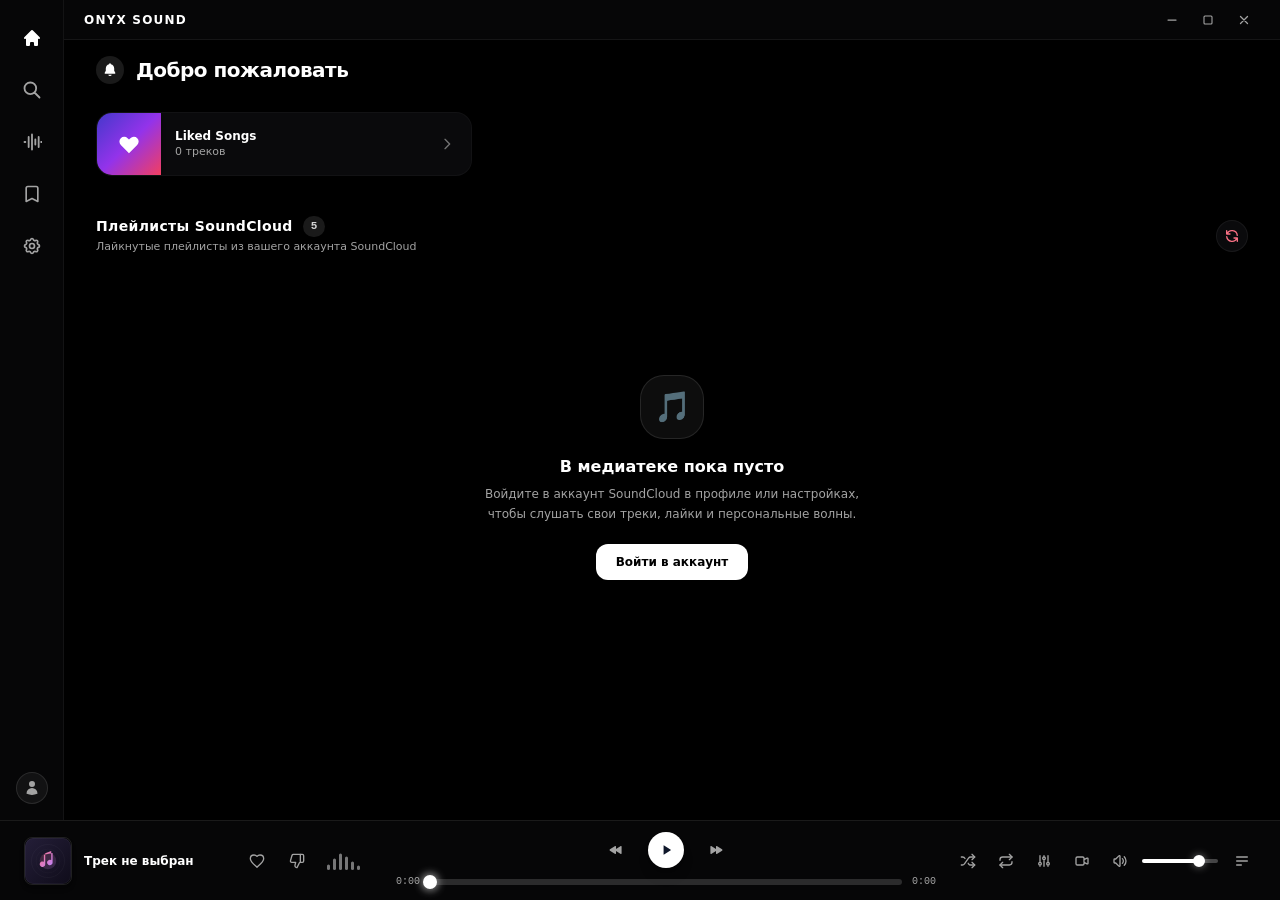
==== commit c64bde71: "Release v1.2.1 with playback, library and player UI fixes" ====
--- a/ui/index.html
+++ b/ui/index.html
@@ -122,6 +122,8 @@
 
 
   <script src="tailwind.min.js"></script>
+  <script src="player_title.js"></script>
+  <link rel="stylesheet" href="player_title.css">
 
 
 
@@ -3818,6 +3820,9 @@
       width: 15px;
       height: 15px;
     }
+
+    .artist-track-item .search-like-btn { color: #737373; }
+    .artist-track-item .search-like-btn[aria-pressed="true"] { color: var(--accent); }
 
     #wave-feed-refresh[aria-busy="true"] {
       cursor: progress;
@@ -4316,6 +4321,7 @@
 
 
   <link rel="stylesheet" href="profile.css">
+  <link rel="stylesheet" href="wave_controls.css">
 <link rel="stylesheet" href="settings.css">
 </head>
 
@@ -5898,15 +5904,15 @@
               <span id="wave-queue-count" class="text-xs text-neutral-500 font-normal">0 треков</span>
             </h3>
             <div class="flex items-center gap-2 shrink-0">
-              <button id="wave-hidden-btn" onclick="openHiddenDislikesModal()" class="text-xs text-neutral-300 hover:text-white px-2.5 py-1 rounded-lg border border-white/10 transition-colors cursor-pointer flex items-center gap-1.5" title="Скрытые треки и артисты">
-                <svg class="w-3.5 h-3.5 shrink-0" style="color: var(--accent);" viewBox="0 0 24 24" fill="none" stroke="currentColor" stroke-width="2" stroke-linecap="round" stroke-linejoin="round">
+              <button id="wave-hidden-btn" onclick="openHiddenDislikesModal()" class="wave-feed-action text-xs px-2.5 py-1 rounded-lg border transition-colors cursor-pointer flex items-center gap-1.5" title="Скрытые треки и артисты">
+                <svg class="w-3.5 h-3.5 shrink-0" viewBox="0 0 24 24" fill="none" stroke="currentColor" stroke-width="2" stroke-linecap="round" stroke-linejoin="round">
                   <path d="M17 14V2"/>
                   <path d="M9 18.12 10 14H4.17a2 2 0 0 1-1.92-2.56l2.33-8A2 2 0 0 1 6.5 2H20a2 2 0 0 1 2 2v8a2 2 0 0 1-2 2h-2.76a2 2 0 0 0-1.79 1.11L12 22a3.13 3.13 0 0 1-3-3.88Z"/>
                 </svg>
                 <span>Скрытые</span>
                 <span id="wave-hidden-count" class="px-1.5 py-0.5 rounded-full text-[10px] font-bold leading-none" style="background: color-mix(in srgb, var(--accent) 20%, transparent); color: var(--accent);">0</span>
               </button>
-              <button id="wave-feed-refresh" type="button" aria-busy="false" onclick="refreshWaveFeed()" class="text-xs text-neutral-400 hover:text-white px-2.5 py-1 rounded-lg border border-white/10 transition-colors cursor-pointer flex items-center gap-1">
+              <button id="wave-feed-refresh" type="button" aria-busy="false" onclick="refreshWaveFeed()" class="wave-feed-action text-xs px-2.5 py-1 rounded-lg border transition-colors cursor-pointer flex items-center gap-1">
                 <svg class="w-3.5 h-3.5" fill="none" stroke="currentColor" viewBox="0 0 24 24"><path stroke-linecap="round" stroke-linejoin="round" stroke-width="2" d="M4 4v5h.582m15.356 2A8.001 8.001 0 004.582 9m0 0H9m11 11v-5h-.581m0 0a8.003 8.003 0 01-15.357-2m15.357 2H15"/></svg>
                 <span>Сменить треки</span>
               </button>
@@ -6252,7 +6258,7 @@
 
 
 
-      <div id="tab-settings" class="tab-content"><div class="settings-shell"><header><h1>Настройки приложения</h1><span id="settings-wordmark" class="wordmark">ONYX v1.2.0</span></header><div class="layout"><nav aria-label="Разделы настроек"><button data-group="account">Аккаунт</button><button data-group="sound">Звук и караоке</button><button data-group="discord">Discord</button><button data-group="look">Оформление</button></nav><div class="content"><div id="settings-notice" role="status"></div><div id="settings-cards">
+      <div id="tab-settings" class="tab-content"><div class="settings-shell"><header><h1>Настройки приложения</h1><span id="settings-wordmark" class="wordmark">ONYX v1.2.1</span></header><div class="layout"><nav aria-label="Разделы настроек"><button data-group="account">Аккаунт</button><button data-group="sound">Звук и караоке</button><button data-group="discord">Discord</button><button data-group="look">Оформление</button></nav><div class="content"><div id="settings-notice" role="status"></div><div id="settings-cards">
         <div class="flex items-center justify-between">
           <h1 class="text-xl font-bold text-white">Настройки приложения</h1>
           <span id="settings-app-version" class="text-xs text-neutral-400 font-mono">ONYX Edition</span>
@@ -7267,7 +7273,7 @@
 
 
 
-      <div class="flex items-center gap-3 w-[340px] shrink-0 overflow-hidden">
+      <div class="flex items-center gap-3 w-[340px] shrink-0">
 
 
 
@@ -7339,7 +7345,14 @@
 
 
 
-            <div id="player-title" class="text-xs font-semibold text-white truncate cursor-pointer hover:underline select-none" title="Развернуть на весь экран (Esc)">Трек не выбран</div>
+            <div class="sc-track-title relative min-w-0">
+              <button type="button" id="player-title" class="block max-w-full text-left text-xs font-semibold text-white truncate cursor-pointer hover:underline select-none" aria-description="Открыть караоке">Трек не выбран</button>
+              <div class="sc-track-action">
+                <a id="open-sc-permalink-btn" target="_blank" rel="noopener noreferrer" aria-label="Открыть в SoundCloud">В SoundCloud
+                  <svg width="12" height="12" viewBox="0 0 16 16" fill="none" stroke="currentColor" stroke-width="1.5" stroke-linecap="round" stroke-linejoin="round" aria-hidden="true"><path d="M4 12l8-8M5.5 4H12v6.5"/></svg>
+                </a>
+              </div>
+            </div>
 
 
 
@@ -13075,7 +13088,7 @@
 
 
 
-        const t = currentPlayingTrack;
+        const t = playerSessionTrack;
 
 
 
@@ -13148,86 +13161,12 @@
 
 
     const scPermBtn = document.getElementById('open-sc-permalink-btn');
-
-
-
-
-
-
-
-    if (scPermBtn) {
-
-
-
-
-
-
-
-      scPermBtn.addEventListener('click', () => {
-
-
-
-
-
-
-
-        const t = currentPlayingTrack;
-
-
-
-
-
-
-
-        if (t && t.permalink_url) {
-
-
-
-
-
-
-
-          window.open(t.permalink_url, '_blank');
-
-
-
-
-
-
-
-        } else if (t) {
-
-
-
-
-
-
-
-          window.open(`https://soundcloud.com/search?q=${encodeURIComponent(t.title)}`, '_blank');
-
-
-
-
-
-
-
-        }
-
-
-
-
-
-
-
-      });
-
-
-
-
-
-
-
-    }
+    scPermBtn.addEventListener('click', (event) => {
+      if (getInvoke() && scPermBtn.hasAttribute('href')) {
+        event.preventDefault();
+        api.openUrl(scPermBtn.href).catch(console.warn);
+      }
+    });
 
 
 
@@ -14758,6 +14697,7 @@
 
 
       // 5. Update UI views
+      updateArtistLikeButton(strId);
 
 
 
@@ -14882,7 +14822,10 @@
       if (!getInvoke()) return;
 
       try {
-        await api.toggleLike(change, newLikedState);
+        const syncMessage = await api.toggleLike(change, newLikedState);
+        if (syncMessage && pendingLikeWrites.get(strId) === change) {
+          showLikeSyncStatus('Только локально', syncMessage);
+        }
       } catch (err) {
         if (pendingLikeWrites.get(strId) === change) {
           pendingLikeWrites.delete(strId);
@@ -14890,6 +14833,7 @@
           const saved = await api.getLocalLikes().catch(() => null);
           if (Array.isArray(saved)) {
             allTracks = mergePendingLikes(saved);
+            updateArtistLikeButton(strId);
             const liked = allTracks.some(item => String(item.id) === strId);
             for (const item of [track, ...currentQueue, ...currentSearchResults]) {
               if (String(item?.id) === strId) item.liked = liked;
@@ -15246,7 +15190,8 @@
             duration: curTrack.duration,
             duration_ms: curTrack.duration_ms,
             waveform_url: curTrack.waveform_url,
-            stream_url: curTrack.stream_url
+            stream_url: curTrack.stream_url,
+            permalink_url: curTrack.permalink_url
           } : null,
           queue: (currentQueue && currentQueue.length > 0) ? currentQueue.slice(0, 200) : [],
           currentTime: curTime,
@@ -15308,9 +15253,8 @@
         const desktopSessions = [readSession('sc_desktop_session'), appConfig?.session];
         const newest = sessions => sessions.filter(s => s && (s.track || s.trackId != null || s.queue?.length))
           .sort((a, b) => (Number(b.savedAt) || 0) - (Number(a.savedAt) || 0))[0];
-        const matchingDesktop = desktopSessions.filter(s => uid != null && s?.userId === String(uid));
-        const session = newest([...userSessions, ...matchingDesktop]) || newest(desktopSessions.filter(s =>
-          uid == null || s?.userId == null || s.userId === String(uid)));
+        const matchingDesktop = desktopSessions.filter(s => uid != null && s?.userId != null && String(s.userId) === String(uid));
+        const session = newest([...userSessions, ...matchingDesktop]) || newest(desktopSessions.filter(s => s?.userId == null));
         if (!session) return;
 
         // Restore Volume
@@ -15416,7 +15360,7 @@
           syncProfileFavoriteCards(false);
           updateRecentlyPlayedCurrentTrack();
 
-          if (playerTitle) playerTitle.textContent = track.title || "SoundCloud Track";
+          renderPlayerTitle(track);
           if (playerArtist) playerArtist.textContent = track.artist || track.user?.username || "Исполнитель не указан";
 
           const fallbackSvg = "data:image/svg+xml,%3Csvg%20xmlns%3D%27http%3A//www.w3.org/2000/svg%27%20viewBox%3D%270%200%20100%20100%27%3E%0A%20%20%3Cdefs%3E%0A%20%20%20%20%3ClinearGradient%20id%3D%27bg%27%20x1%3D%270%25%27%20y1%3D%270%25%27%20x2%3D%27100%25%27%20y2%3D%27100%25%27%3E%0A%20%20%20%20%20%20%3Cstop%20offset%3D%270%25%27%20stop-color%3D%27%23241e38%27/%3E%0A%20%20%20%20%20%20%3Cstop%20offset%3D%27100%25%27%20stop-color%3D%27%230f0c1a%27/%3E%0A%20%20%20%20%3C/linearGradient%3E%0A%20%20%20%20%3ClinearGradient%20id%3D%27ac%27%20x1%3D%270%25%27%20y1%3D%270%25%27%20x2%3D%27100%25%27%20y2%3D%27100%25%27%3E%0A%20%20%20%20%20%20%3Cstop%20offset%3D%270%25%27%20stop-color%3D%27%23fb7185%27/%3E%0A%20%20%20%20%20%20%3Cstop%20offset%3D%27100%25%27%20stop-color%3D%27%23c084fc%27/%3E%0A%20%20%20%20%3C/linearGradient%3E%0A%20%20%3C/defs%3E%0A%20%20%3Crect%20width%3D%27100%27%20height%3D%27100%27%20rx%3D%2718%27%20fill%3D%27url%28%23bg%29%27/%3E%0A%20%20%3Crect%20width%3D%2798%27%20height%3D%2798%27%20x%3D%271%27%20y%3D%271%27%20rx%3D%2717%27%20fill%3D%27none%27%20stroke%3D%27rgba%28255%2C255%2C255%2C0.1%29%27%20stroke-width%3D%271%27/%3E%0A%20%20%3Ccircle%20cx%3D%2750%27%20cy%3D%2750%27%20r%3D%2736%27%20fill%3D%27none%27%20stroke%3D%27rgba%28255%2C255%2C255%2C0.05%29%27%20stroke-width%3D%271.5%27/%3E%0A%20%20%3Ccircle%20cx%3D%2750%27%20cy%3D%2750%27%20r%3D%2726%27%20fill%3D%27none%27%20stroke%3D%27rgba%28255%2C255%2C255%2C0.05%29%27%20stroke-width%3D%271%27/%3E%0A%20%20%3Ccircle%20cx%3D%2750%27%20cy%3D%2750%27%20r%3D%2718%27%20fill%3D%27url%28%23ac%29%27%20opacity%3D%270.18%27/%3E%0A%20%20%3Cpath%20d%3D%27M44%2033v24a6%206%200%201%201-3-5.2V36.5l19-3.8v20.5a6%206%200%201%201-3-5.2V28.5z%27%20fill%3D%27url%28%23ac%29%27/%3E%0A%3C/svg%3E";
@@ -15902,7 +15846,7 @@
         }
 
         // Update UI instantly
-        if (playerTitle) playerTitle.textContent = track.title || "SoundCloud Track";
+        renderPlayerTitle(track);
         if (playerArtist) playerArtist.textContent = track.artist || track.user?.username || "Исполнитель не указан";
         const fallbackSvg = "data:image/svg+xml,%3Csvg%20xmlns%3D%27http%3A//www.w3.org/2000/svg%27%20viewBox%3D%270%200%20100%20100%27%3E%0A%20%20%3Crect%20width%3D%27100%27%20height%3D%27100%27%20rx%3D%2718%27%20fill%3D%27%23241e38%27/%3E%0A%3C/svg%3E";
         if (playerCover) {
@@ -15951,7 +15895,7 @@
           } catch (resolveErr) {
             if (requestId !== currentPlayRequestId) return;
             const msg = resolveErr && resolveErr.message ? resolveErr.message : String(resolveErr || '');
-            logD(`getStreamUrl failed for ${track.id}: ${msg}`);
+            logD(`getStreamUrl failed for ${track.id}`);
             if (/\bHTTP (401|429)\b/.test(msg)) {
               setPlayerLoading(false);
               isPlaying = false;
@@ -17384,7 +17328,7 @@
 
 
 
-    setVolume(parseInt(volumeSlider.value) || 80);
+    setVolume(volumeSlider.valueAsNumber);
 
 
 
@@ -20322,7 +20266,6 @@
       const titleEl = document.getElementById('wave-card-title');
       const descEl = document.getElementById('wave-card-desc');
       const feedTitleEl = document.getElementById('wave-feed-title');
-      const refreshBtn = document.getElementById('wave-feed-refresh');
       const playSvg = document.getElementById('wave-play-svg');
       const pauseSvg = document.getElementById('wave-pause-svg');
 
@@ -20363,23 +20306,6 @@
       if (titleEl) titleEl.style.color = isLight ? '#0f172a' : '#ffffff';
       if (descEl) descEl.style.color = isLight ? '#475569' : 'rgba(212, 212, 216, 0.85)';
       if (feedTitleEl) feedTitleEl.style.color = isLight ? '#0f172a' : '#e4e4e7';
-      const shuffleWaveBtn = document.getElementById('wave-feed-shuffle');
-      if (shuffleWaveBtn) {
-        shuffleWaveBtn.style.color = isLight ? '#475569' : '#a1a1aa';
-        shuffleWaveBtn.style.background = isLight ? '#f1f5f9' : 'rgba(255, 255, 255, 0.05)';
-        shuffleWaveBtn.style.borderColor = isLight ? '#e2e8f0' : 'rgba(255, 255, 255, 0.1)';
-      }
-      if (refreshBtn) {
-        refreshBtn.style.color = isLight ? '#475569' : '#a1a1aa';
-        refreshBtn.style.background = isLight ? '#f1f5f9' : 'rgba(255, 255, 255, 0.05)';
-        refreshBtn.style.borderColor = isLight ? '#e2e8f0' : 'rgba(255, 255, 255, 0.1)';
-      }
-      const hiddenBtn = document.getElementById('wave-hidden-btn');
-      if (hiddenBtn) {
-        hiddenBtn.style.color = isLight ? '#334155' : '#d4d4d8';
-        hiddenBtn.style.background = isLight ? '#f1f5f9' : 'rgba(255, 255, 255, 0.05)';
-        hiddenBtn.style.borderColor = isLight ? '#e2e8f0' : 'rgba(255, 255, 255, 0.1)';
-      }
       if (typeof renderHiddenDislikesModal === 'function') {
         const modal = document.getElementById('hidden-dislikes-modal');
         if (modal && !modal.classList.contains('hidden')) {
@@ -21092,10 +21018,27 @@
             await playTrack(nextIdx);
           } else if (isWaveActive && currentStationUrn === 'my_wave') {
             await startWave(waveCurrentMood, { excludeIds: [targetId] });
-          } else if (audioEl) {
-            audioEl.pause();
+          } else {
+            ++currentPlayRequestId;
+            discardPreparedTrack();
+            finishCrossfade();
+            currentTrackIndex = -1;
+            releasePlaybackMedia(audioEngine, currentHls);
+            currentHls = null;
+            pendingSessionSeek = null;
             isPlaying = false;
-            updatePlayPauseUI();
+            resetPlayerDisplay();
+            syncPlayPauseState(false);
+            updateQueueDrawer();
+            localStorage.removeItem('sc_desktop_session');
+            if (currentUser?.id != null) {
+              localStorage.removeItem(`sc_user_${currentUser.id}_session`);
+              saveUserSettings(currentUser.id, { session: null });
+            }
+            if (appConfig) {
+              appConfig.session = null;
+              api.saveConfig(appConfig).catch(console.warn);
+            }
           }
         } else {
           currentTrackIndex = Math.max(0, currentTrackIndex - removedBeforeCurrent);
@@ -24629,6 +24572,45 @@
 
 
     // Robust Logout Implementation
+    function resetPlayerDisplay() {
+      const playIconEl = document.getElementById('play-icon');
+      const pauseIconEl = document.getElementById('pause-icon');
+      const timeElapsedEl = document.getElementById('time-elapsed');
+      const timeTotalEl = document.getElementById('time-total');
+      const progressBarFillEl = document.getElementById('progress-bar-fill');
+      const playerArtistEl = document.getElementById('player-artist');
+      const playerCoverEl = document.getElementById('player-cover');
+
+      if (playIconEl) playIconEl.classList.remove('hidden');
+      if (pauseIconEl) pauseIconEl.classList.add('hidden');
+      if (timeElapsedEl) timeElapsedEl.textContent = "0:00";
+      if (timeTotalEl) timeTotalEl.textContent = "0:00";
+      if (progressBarFillEl) progressBarFillEl.style.width = "0%";
+      renderPlayerTitle(null);
+      if (playerArtistEl) playerArtistEl.textContent = "";
+      if (playerCoverEl) playerCoverEl.src = "logo.png";
+      playerSessionTrack = null;
+      currentlyPlayingTrackId = null;
+      updateRecentlyPlayedCurrentTrack();
+
+      const immTitle = document.getElementById('immersive-title');
+      const immArtist = document.getElementById('immersive-artist');
+      const immCover = document.getElementById('immersive-cover');
+      const immTimeElapsed = document.getElementById('immersive-time-elapsed');
+      const immTimeTotal = document.getElementById('immersive-time-total');
+      const immProgressFill = document.getElementById('immersive-progress-fill');
+      const immLyrics = document.getElementById('immersive-lyrics-content');
+      if (immTitle) immTitle.textContent = "Трек не выбран";
+      if (immArtist) immArtist.textContent = "SoundCloud";
+      if (immCover) immCover.src = "logo.png";
+      if (immTimeElapsed) immTimeElapsed.textContent = "0:00";
+      if (immTimeTotal) immTimeTotal.textContent = "0:00";
+      if (immProgressFill) immProgressFill.style.width = "0%";
+      if (immLyrics) immLyrics.innerHTML = '';
+      if (typeof closeImmersiveView === 'function') closeImmersiveView();
+
+    }
+
     async function logoutAccount() {
       if (isLoggingOut) return;
       isLoggingOut = true;
@@ -24657,45 +24639,7 @@
       isPlaying = false;
       syncPlayPauseState(false);
 
-      // 3. Reset Bottom Player Bar
-      const playIconEl = document.getElementById('play-icon');
-      const pauseIconEl = document.getElementById('pause-icon');
-      const timeElapsedEl = document.getElementById('time-elapsed');
-      const timeTotalEl = document.getElementById('time-total');
-      const progressBarFillEl = document.getElementById('progress-bar-fill');
-      const playerTitleEl = document.getElementById('player-title');
-      const playerArtistEl = document.getElementById('player-artist');
-      const playerCoverEl = document.getElementById('player-cover');
-
-      if (playIconEl) playIconEl.classList.remove('hidden');
-      if (pauseIconEl) pauseIconEl.classList.add('hidden');
-      if (timeElapsedEl) timeElapsedEl.textContent = "0:00";
-      if (timeTotalEl) timeTotalEl.textContent = "0:00";
-      if (progressBarFillEl) progressBarFillEl.style.width = "0%";
-      if (playerTitleEl) playerTitleEl.textContent = "Трек не выбран";
-      if (playerArtistEl) playerArtistEl.textContent = "";
-      if (playerCoverEl) playerCoverEl.src = "logo.png";
-      playerSessionTrack = null;
-      currentlyPlayingTrackId = null;
-      updateRecentlyPlayedCurrentTrack();
-
-      // 4. Reset Immersive Player & close it if open
-      const immTitle = document.getElementById('immersive-title');
-      const immArtist = document.getElementById('immersive-artist');
-      const immCover = document.getElementById('immersive-cover');
-      const immTimeElapsed = document.getElementById('immersive-time-elapsed');
-      const immTimeTotal = document.getElementById('immersive-time-total');
-      const immProgressFill = document.getElementById('immersive-progress-fill');
-      const immLyrics = document.getElementById('immersive-lyrics-content');
-      if (immTitle) immTitle.textContent = "Трек не выбран";
-      if (immArtist) immArtist.textContent = "SoundCloud";
-      if (immCover) immCover.src = "logo.png";
-      if (immTimeElapsed) immTimeElapsed.textContent = "0:00";
-      if (immTimeTotal) immTimeTotal.textContent = "0:00";
-      if (immProgressFill) immProgressFill.style.width = "0%";
-      if (immLyrics) immLyrics.innerHTML = '';
-      if (typeof closeImmersiveView === 'function') closeImmersiveView();
-
+      resetPlayerDisplay();
       // 5. Wipe all memory state
       discordPlaybackTrack = null;
       pendingLikeWrites.clear();
@@ -25090,7 +25034,7 @@
 
 
 
-            if (getActiveTabId() === 'tab-library') syncQueueFromLikes();
+            if (!playerSessionTrack && getActiveTabId() === 'tab-library') syncQueueFromLikes();
 
 
 
@@ -25638,7 +25582,7 @@
 
           fresh.forEach(t => { if (t) t.liked = true; });
           allTracks = mergePendingLikes(fresh);
-          if (getActiveTabId() === 'tab-library') syncQueueFromLikes();
+          if (!playerSessionTrack && getActiveTabId() === 'tab-library') syncQueueFromLikes();
           saveLocalDatabase();
           renderLikedTable();
           applyUserProfile(currentUser, allTracks.length);
@@ -33067,7 +33011,7 @@
 
 
 
-          api.invoke('clear_custom_wallpaper').catch(() => {});
+          api.invoke('clear_custom_wallpaper').catch(console.warn);
 
 
 
@@ -34427,6 +34371,12 @@
       switchTab(previousTabBeforeArtist || 'tab-home');
     }
 
+    function updateArtistLikeButton(trackId) {
+      const row = document.querySelector(`#artist-tracks-list [data-track-id="${CSS.escape(trackId)}"]`);
+      const button = row?.querySelector('.search-like-btn');
+      if (button) button.setAttribute('aria-pressed', String(allTracks.some(t => String(t.id) === trackId && t.liked !== false)));
+    }
+
     function renderArtistTracks(tracks) {
       const container = document.getElementById('artist-tracks-list');
       const countEl = document.getElementById('artist-tracks-header-count');
@@ -34444,7 +34394,6 @@
         const isCurrent = currentQueue && currentTrackIndex >= 0 && currentQueue[currentTrackIndex] && String(currentQueue[currentTrackIndex].id) === String(t.id);
         const isThisPlaying = isCurrent && isPlaying;
         const isLiked = allTracks.some(x => String(x.id) === String(t.id) && x.liked !== false);
-        const accent = currentAccent || '#ff5500';
 
         item.className = `artist-track-item flex items-center justify-between p-3 rounded-2xl hover:bg-white/5 transition cursor-pointer group ${isCurrent ? 'bg-white/[0.07] border border-white/10' : ''}`;
         item.dataset.trackId = String(t.id);
@@ -34480,7 +34429,7 @@
           </div>
           <div class="flex items-center gap-4 text-xs font-mono text-neutral-400 shrink-0">
             <span class="hidden sm:inline">${escapeMarkup(t.duration || '0:00')}</span>
-            <button class="search-like-btn p-1.5 transition-transform hover:scale-125 active:scale-75 cursor-pointer select-none" title="Нравится" style="${isLiked ? `color: ${accent}; fill: ${accent};` : 'color: #737373;'}">
+            <button class="search-like-btn p-1.5 transition-transform hover:scale-125 active:scale-75 cursor-pointer select-none" title="Нравится" aria-pressed="${isLiked}">
               <svg class="w-4 h-4 fill-current pointer-events-none" viewBox="0 0 24 24"><path d="M12 21.35l-1.45-1.32C5.4 15.36 2 12.28 2 8.5 2 5.42 4.42 3 7.5 3c1.74 0 3.41.81 4.5 2.09C13.09 3.81 14.76 3 16.5 3 19.58 3 22 5.42 22 8.5c0 3.78-3.4 6.86-8.55 11.54L12 21.35z"/></svg>
             </button>
           </div>
@@ -34490,9 +34439,7 @@
         if (likeBtn) {
           likeBtn.onclick = (e) => {
             e.stopPropagation();
-            if (typeof toggleTrackLikeInList === 'function') {
-              toggleTrackLikeInList(t, likeBtn);
-            }
+            toggleLike(t);
           };
         }
 
--- a/ui/player_title.css
+++ b/ui/player_title.css
@@ -0,0 +1,39 @@
+.sc-track-action {
+  position: absolute;
+  bottom: 100%;
+  left: 0;
+  padding-left: 6px;
+  z-index: 10;
+  padding-bottom: 4px;
+  visibility: hidden;
+}
+
+.sc-track-title:is(:hover, :focus-within) .sc-track-action {
+  visibility: visible;
+}
+
+#open-sc-permalink-btn[href] {
+  display: inline-flex;
+  align-items: center;
+  gap: 5px;
+  padding: 4px 8px;
+  white-space: nowrap;
+  font-size: 12px;
+  font-weight: 500;
+  line-height: 16px;
+  color: inherit;
+  background: color-mix(in srgb, var(--sc-surface, var(--panel-bg)) 70%, transparent);
+  border: 1px solid color-mix(in srgb, currentColor 16%, transparent);
+  border-radius: 6px;
+  backdrop-filter: blur(var(--glass-blur, 12px));
+}
+
+#open-sc-permalink-btn:not([href]) { display: none; }
+#open-sc-permalink-btn svg { width: 11px; height: 11px; opacity: .75; }
+body.theme-custom .sc-track-action {
+  --sc-surface: var(--custom-surface);
+  color: var(--custom-ink);
+}
+#open-sc-permalink-btn:is(:hover, :focus-visible) {
+  border-color: color-mix(in srgb, currentColor 32%, transparent);
+}
--- a/ui/wave_controls.css
+++ b/ui/wave_controls.css
@@ -0,0 +1,21 @@
+.wave-feed-action {
+  color: #d4d4d8;
+  background-color: rgb(255 255 255 / 5%);
+  border-color: rgb(255 255 255 / 10%);
+}
+
+.theme-light .wave-feed-action {
+  color: #334155;
+  background-color: #f1f5f9;
+  border-color: #e2e8f0;
+}
+
+.theme-custom .wave-feed-action {
+  color: var(--custom-ink);
+  background-color: color-mix(in srgb, var(--custom-ink) 6%, transparent);
+  border-color: color-mix(in srgb, var(--custom-ink) 16%, transparent);
+}
+
+.wave-feed-action:is(:hover, :focus-visible) {
+  border-color: color-mix(in srgb, currentColor 45%, transparent);
+}
--- a/ui/settings.css
+++ b/ui/settings.css
@@ -135,7 +135,8 @@
   contain: paint;
 }
 body:has(#tab-settings.active) footer.ui-panel-glass {
-  clip-path: inset(0);
+  /* The track link opens above the footer. Keep its hover area inside the clip. */
+  clip-path: inset(-2.5rem 0 0);
   backdrop-filter: none !important;
 }
 
